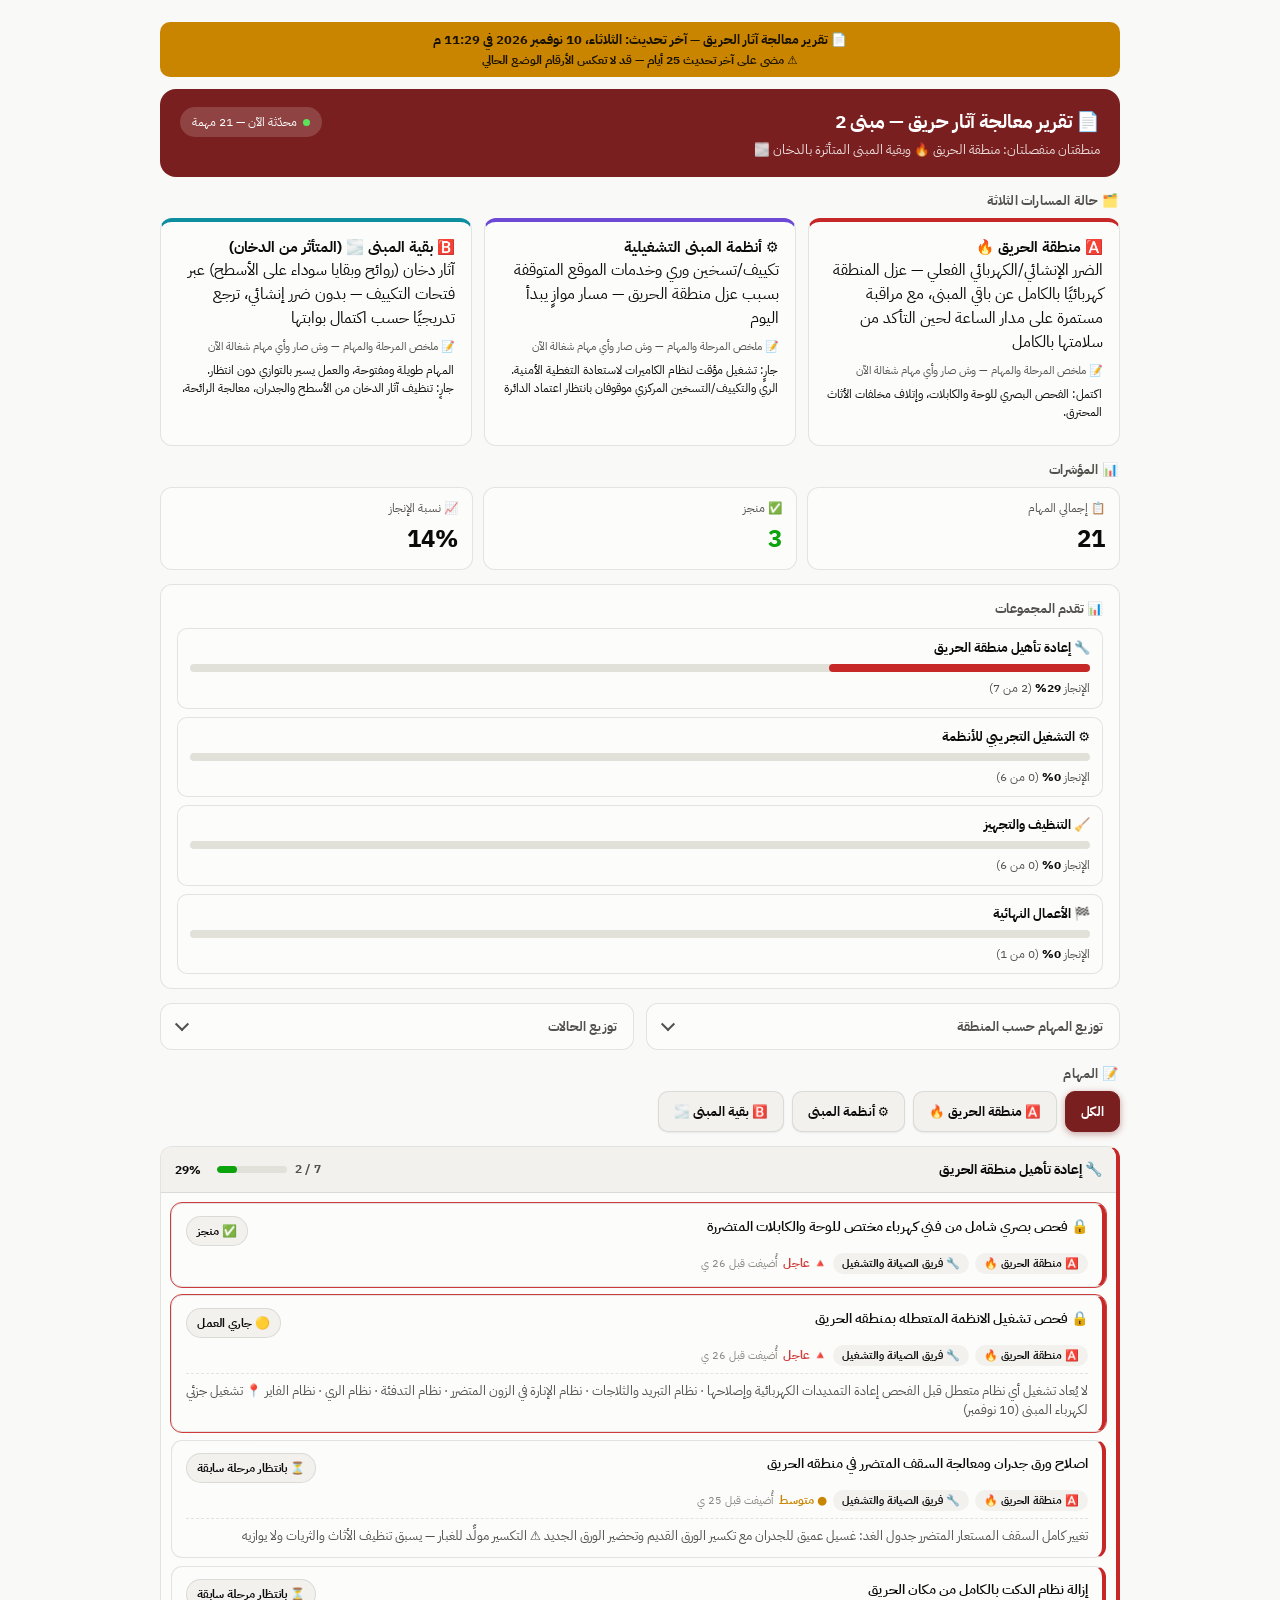
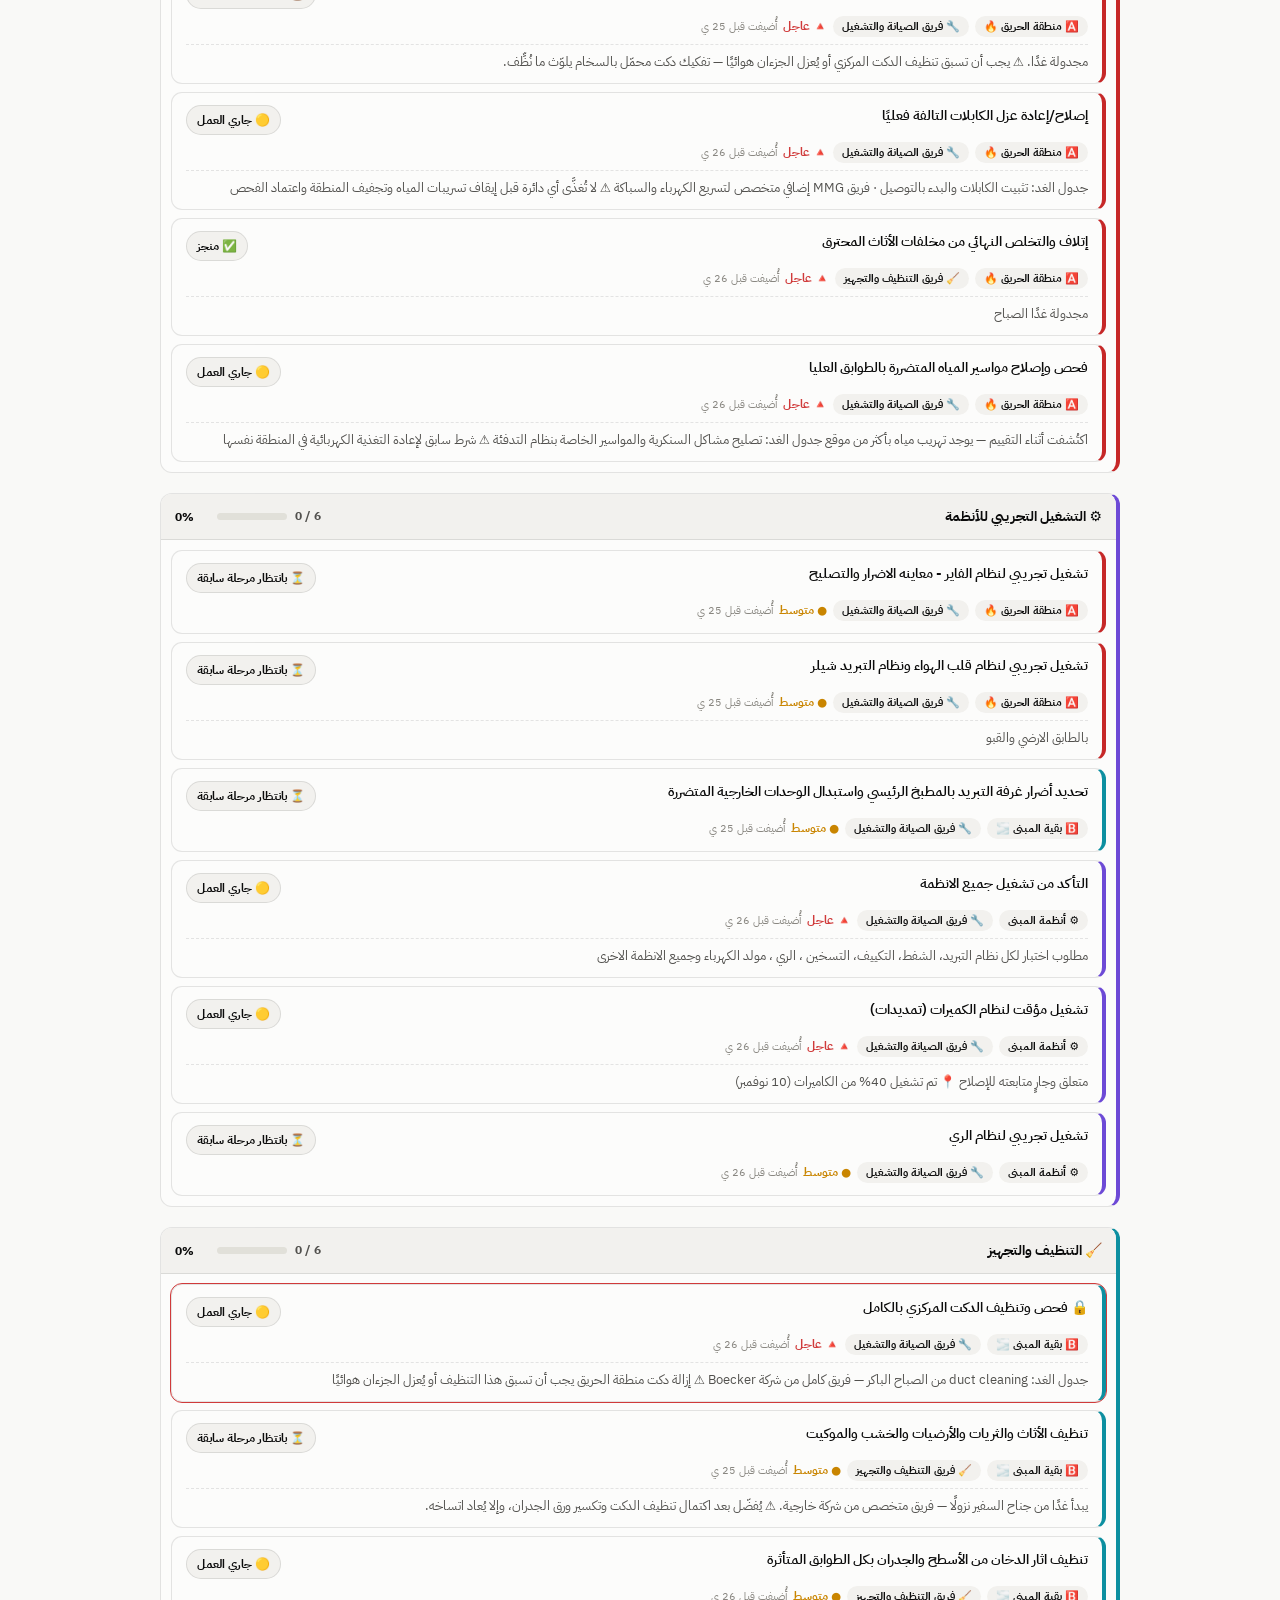
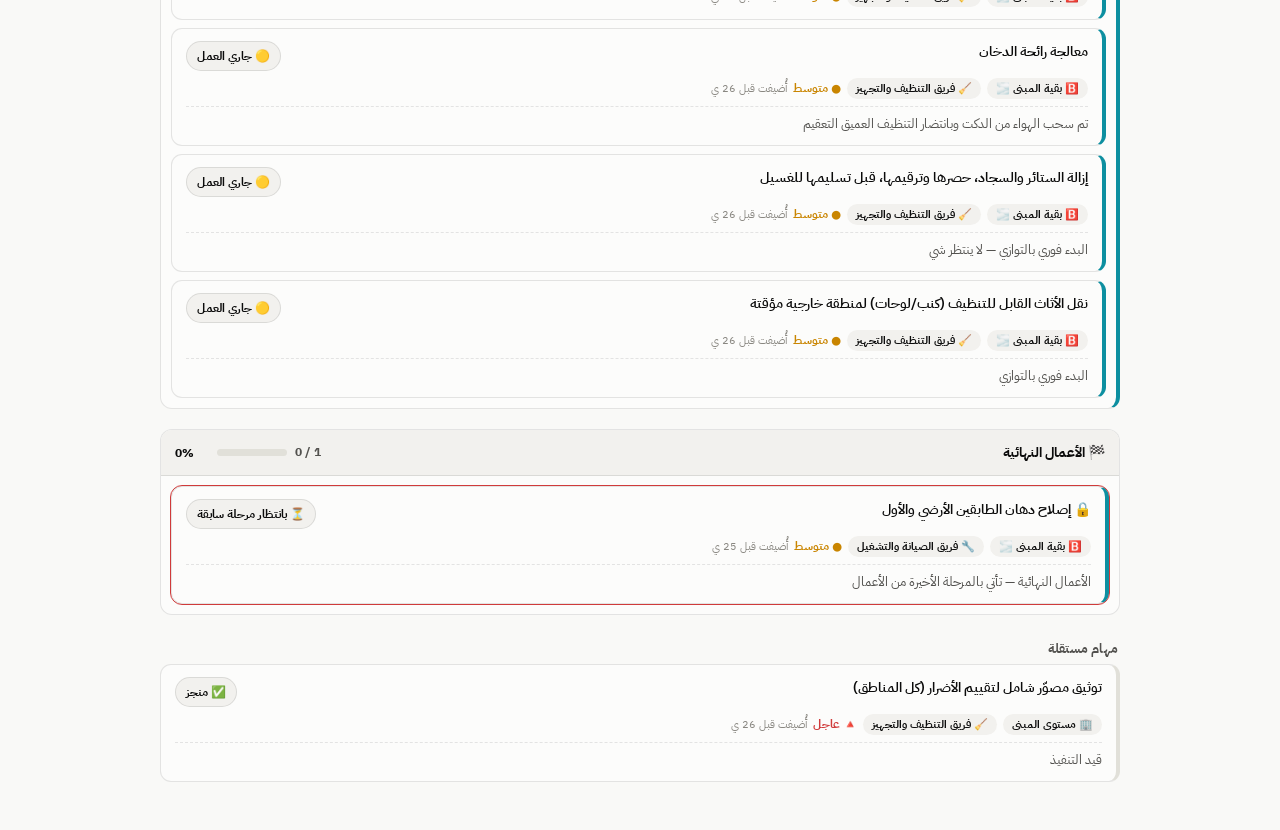
==== b2-7f3a9c2e/index.html @ c7d0c150 "المتابعة بالحالات: المواعيد اختيارية، إغلاق مهمة التوثيق Co-Authored-By: Claude Opus 5.5 <noreply@an" ====
<!doctype html>
<html lang="ar" dir="rtl">
<head>
<meta charset="utf-8">
<meta name="viewport" content="width=device-width, initial-scale=1, viewport-fit=cover">
<meta name="robots" content="noindex, nofollow, noarchive">
</head>
<body>
<title>تقرير معالجة آثار حريق مبنى 2</title>
<meta name="claude:viewport-fit-sides" content="cover">
<style>
  /* تخطيط: بوابات مستوى المبنى بالأعلى، ثم بطاقتا منطقة (أ: الحريق المباشر، ب: امتداد الدخان) كل وحدة بعدها التنازلي وبوابتها، ثم إحصائيات ومهام مفلترة بالمنطقة والفريق */
  :root{
    --bg:#f9f9f7; --surface:#fcfcfb; --surface-2:#f2f1ee;
    --text:#0b0b0b; --muted:#52514e; --faint:#898781;
    --border:rgba(11,11,11,.10); --grid:#e1e0d9;
    --accent:#7a1f1f; --accent-2:#2a78d6;
    --good:#0ca30c; --warning:#c98500; --critical:#d03b3b; --pending:#898781;
    --zoneA:#c62828; --zoneB:#0d8fa0; --zoneC:#6d4ad6; --phase-final:#a07a08;
    --font-ui: "IBM Plex Sans Arabic","Segoe UI",system-ui,sans-serif;
  }
  @media (prefers-color-scheme: dark){
    :root:not([data-theme="light"]){
      color-scheme: dark;
      --bg:#0d0d0d; --surface:#1a1a19; --surface-2:#232321;
      --text:#f0efec; --muted:#c3c2b7; --faint:#898781;
      --border:rgba(255,255,255,.12); --grid:#2c2c2a;
      --accent:#a33a3a; --accent-2:#3987e5;
      --good:#0ca30c; --warning:#fab219; --critical:#e66767; --pending:#9b9890;
      --zoneA:#ef5350; --zoneB:#13a4b8; --zoneC:#8f7be6; --phase-final:#ad8720;
    }
  }
  :root[data-theme="dark"]{
    color-scheme: dark;
    --bg:#0d0d0d; --surface:#1a1a19; --surface-2:#232321;
    --text:#f0efec; --muted:#c3c2b7; --faint:#898781;
    --border:rgba(255,255,255,.12); --grid:#2c2c2a;
    --accent:#a33a3a; --accent-2:#3987e5;
    --good:#0ca30c; --warning:#fab219; --critical:#e66767; --pending:#9b9890;
    --zoneA:#ef5350; --zoneB:#13a4b8; --zoneC:#8f7be6; --phase-final:#ad8720;
  }

  *{box-sizing:border-box}
  body{
    direction:rtl; font-family:var(--font-ui); background:var(--bg); color:var(--text);
    padding-left: max(16px, env(safe-area-inset-left,0px));
    padding-right: max(16px, env(safe-area-inset-right,0px));
  }
  body::before{content:"";position:fixed;inset:0 0 auto;height:env(safe-area-inset-top,0px);background:var(--accent);z-index:10}
  h1,h2,h3{text-wrap:balance; margin:0}
  .num{font-variant-numeric:tabular-nums}
  .wrap{max-width:960px; margin:0 auto; padding-top:calc(14px + env(safe-area-inset-top,0px)); padding-bottom:40px}

  .header{background:var(--accent); color:#fff; border-radius:16px; padding:18px 20px; display:flex; flex-wrap:wrap; justify-content:space-between; align-items:flex-start; gap:12px}
  .header h1{font-size:19px; font-weight:800}
  .header .sub{font-size:12.5px; opacity:.85; margin-top:4px}
  .live{display:flex; align-items:center; gap:6px; background:rgba(255,255,255,.16); border-radius:999px; padding:6px 12px; font-size:12px; white-space:nowrap}
  .head-tools{display:flex; flex-direction:column; align-items:flex-end; gap:7px}
  .preview-btn{border:1px solid rgba(255,255,255,.35); background:transparent; color:#fff; border-radius:999px; padding:6px 12px; font-size:11.5px; font-weight:700; cursor:pointer; font-family:inherit; white-space:nowrap}
  .live .dot{width:7px;height:7px;border-radius:50%;background:#5be35b;animation:pulse 2s infinite}
  @keyframes pulse{0%{box-shadow:0 0 0 0 rgba(91,227,91,.55)}70%{box-shadow:0 0 0 7px rgba(91,227,91,0)}100%{box-shadow:0 0 0 0 rgba(91,227,91,0)}}

  .section-label{font-size:12px; font-weight:800; color:var(--muted); margin:18px 2px 8px; text-transform:none}

  .building-gates{border-radius:14px; padding:14px 18px; border:1.5px solid; transition:background .3s,border-color .3s}
  .building-gates.not-ready{background:color-mix(in srgb, var(--critical) 9%, var(--surface)); border-color:var(--critical)}
  .building-gates.ready{background:color-mix(in srgb, var(--good) 11%, var(--surface)); border-color:var(--good)}
  .gates-title{display:flex; align-items:center; gap:8px; font-weight:800; font-size:13.5px; margin-bottom:8px}
  .gates-title .badge{font-size:10.5px; font-weight:800; padding:3px 9px; border-radius:999px; color:#fff; direction:ltr; unicode-bidi:isolate}
  .building-gates.not-ready .badge{background:var(--critical)}
  .building-gates.ready .badge{background:var(--good)}
  .gate-item{display:flex; align-items:flex-start; gap:9px; padding:6px 0; border-top:1px dashed var(--border); font-size:12.5px}
  .gate-item:first-of-type{border-top:none}
  .gate-item input{margin-top:2px; width:17px; height:17px; accent-color:var(--good); flex:0 0 auto}
  .gate-item label{font-weight:600; cursor:pointer}

  .zones{display:grid; grid-template-columns:repeat(3,1fr); gap:12px}
  @media (max-width:900px){.zones{grid-template-columns:1fr 1fr}}
  @media (max-width:560px){.zones{grid-template-columns:1fr}}
  .zone-card{background:var(--surface); border:1px solid var(--border); border-top:4px solid; border-radius:12px; padding:14px 16px}
  .zone-card.a{border-top-color:var(--zoneA)}
  .zone-card.b{border-top-color:var(--zoneB)}
  .zone-card.c{border-top-color:var(--zoneC)}
  .zone-head{display:flex; justify-content:space-between; align-items:flex-start; gap:8px}
  .zone-head h3{font-size:14.5px; font-weight:800}
  .zone-head .desc{font-size:11.5px; color:var(--muted); margin-top:3px}
  .zone-countdown{font-size:20px; font-weight:800; margin-top:10px}
  .zone-target{display:flex; align-items:center; gap:6px; margin-top:6px; font-size:11.5px; color:var(--muted)}
  .zone-target input{width:52px; background:var(--surface-2); border:1px solid var(--border); color:var(--text); border-radius:6px; padding:4px 6px; font-size:12px; text-align:center}
  .zone-target button{border:none; background:var(--accent-2); color:#fff; border-radius:6px; padding:4px 9px; font-size:11px; cursor:pointer; font-weight:700}
  .zone-owner{display:flex; align-items:center; gap:6px; margin-top:6px; font-size:11.5px; color:var(--muted)}
  .zone-owner input{flex:1; min-width:0; background:var(--surface-2); border:1px solid var(--border); color:var(--text); border-radius:6px; padding:4px 8px; font-size:12px}
  .zone-owner button{border:none; background:var(--accent-2); color:#fff; border-radius:6px; padding:4px 9px; font-size:11px; cursor:pointer; font-weight:700; flex:0 0 auto}
  .zone-summary{margin-top:8px}
  .zone-summary label{display:block; font-size:11px; color:var(--muted); margin-bottom:3px}
  .zone-summary textarea{width:100%; background:var(--surface-2); border:1px solid var(--border); color:var(--text); border-radius:7px; padding:7px 9px; font-size:12px; font-family:inherit; min-height:44px; resize:vertical}
  .zone-summary button{margin-top:4px; border:none; background:var(--accent-2); color:#fff; border-radius:6px; padding:4px 10px; font-size:11px; cursor:pointer; font-weight:700}
  .zone-gates{margin-top:10px}

  .tiles{display:grid; grid-template-columns:repeat(auto-fit,minmax(150px,1fr)); gap:10px}
  @media (max-width:640px){
    .tiles{grid-template-columns:repeat(2,1fr)}
    /* بلاطة فردية في آخر صف تمتد بعرض الصف بدل أن تترك فراغًا */
    .tiles > .tile:last-child:nth-child(odd){grid-column:1 / -1}
    body.report-mode .tiles > .tile:last-child{grid-column:1 / -1}
  }
  .tile{background:var(--surface); border:1px solid var(--border); border-radius:12px; padding:12px 14px}
  .tile .lbl{font-size:11.5px; color:var(--muted)}
  .tile .val{font-size:24px; font-weight:800; margin-top:4px}
  .tile.good .val{color:var(--good)} .tile.crit .val{color:var(--critical)}

  .charts{display:grid; grid-template-columns:1fr 1fr; gap:12px}
  @media (max-width:640px){.charts{grid-template-columns:1fr}}
  .panel{background:var(--surface); border:1px solid var(--border); border-radius:12px; padding:14px 16px}
  .panel h3{font-size:12.5px; color:var(--muted); font-weight:700; margin-bottom:10px}

  /* لوحات قابلة للطي — مغلقة افتراضيًا */
  .panel.foldable{padding:0}
  .foldable > summary{
    list-style:none; cursor:pointer; user-select:none;
    display:flex; align-items:center; justify-content:space-between; gap:10px;
    font-size:12.5px; color:var(--muted); font-weight:700;
    padding:13px 16px; border-radius:12px;
  }
  .foldable > summary::-webkit-details-marker{display:none}
  .foldable > summary::after{
    content:""; flex:0 0 auto; width:8px; height:8px;
    border-right:2px solid var(--muted); border-bottom:2px solid var(--muted);
    transform:rotate(45deg) translate(-2px,-2px); transition:transform .18s ease;
  }
  .foldable[open] > summary::after{transform:rotate(-135deg) translate(-2px,-2px)}
  .foldable[open] > summary{color:var(--text); padding-bottom:4px}
  .foldable > summary:hover{color:var(--text)}
  .fold-body{padding:0 16px 14px}
  @media print{ .foldable > summary::after{display:none} .fold-body{display:block !important} }
  .bar-row{display:flex; align-items:center; gap:8px; margin:7px 0; font-size:12px}
  .bar-row .lbl{width:118px; flex:0 0 auto; white-space:nowrap; overflow:hidden; text-overflow:ellipsis}
  .bar-track{flex:1; height:9px; background:var(--grid); border-radius:5px; overflow:hidden; min-width:0}
  .bar-fill{height:100%; border-radius:5px; transition:width .4s ease}
  .bar-val{width:20px; flex:0 0 auto; text-align:left; font-weight:700}

  .form-card{background:var(--surface); border:1px solid var(--border); border-radius:12px; padding:16px}
  .form-card h3{font-size:14px; margin-bottom:12px}
  .grid3{display:grid; grid-template-columns:1fr 1fr 1fr; gap:10px}
  @media (max-width:560px){.grid3{grid-template-columns:1fr}}
  label.field-label{display:block; font-size:11.5px; color:var(--muted); margin-bottom:4px}
  select, input[type=text], textarea{width:100%; background:var(--surface-2); border:1px solid var(--border); color:var(--text); border-radius:8px; padding:9px 10px; font-size:13.5px; font-family:inherit}
  textarea{resize:vertical; min-height:40px}
  .field{margin-bottom:10px}
  .check-field{display:flex; align-items:center; gap:7px; font-size:13px; margin-bottom:10px}
  .check-field input{width:17px;height:17px}
  .btn{appearance:none; border:none; border-radius:9px; padding:10px 18px; font-size:13.5px; font-weight:700; background:var(--accent-2); color:#fff; cursor:pointer}
  .btn:disabled{opacity:.5}
  .err{color:var(--critical); font-size:12px; margin-top:6px; min-height:14px}

  .filters{display:flex; gap:8px; flex-wrap:wrap}
  .chip{border:1.5px solid var(--border); background:var(--surface-2); color:var(--text); border-radius:10px; padding:10px 15px; font-size:12.5px; font-weight:700; cursor:pointer; white-space:nowrap; font-family:inherit; box-shadow:0 1px 2px rgba(0,0,0,.07); transition:background .15s, border-color .15s}
  .chip:hover{border-color:var(--accent)}
  .chip.active{background:var(--accent); color:#fff; border-color:var(--accent); box-shadow:0 2px 7px color-mix(in srgb, var(--accent) 40%, transparent)}

  .task-list{display:flex; flex-direction:column; gap:8px}
  .task{background:var(--surface); border:1px solid var(--border); border-radius:11px; padding:12px 14px; display:flex; flex-direction:column; gap:7px; border-right:4px solid var(--grid)}
  .task.zone-a{border-right-color:var(--zoneA)}
  .task.zone-b{border-right-color:var(--zoneB)}
  .task.zone-c{border-right-color:var(--zoneC)}
  .task.gate{outline:1.5px solid var(--critical)}
  .task.deferred-task{border-style:dashed; opacity:.72}
  .task-top{display:flex; justify-content:space-between; align-items:flex-start; gap:10px}
  .task-desc{font-size:14px; font-weight:600; min-width:0; word-wrap:break-word}
  .task-meta{display:flex; flex-wrap:wrap; gap:6px; font-size:11.5px; color:var(--muted); align-items:center}
  .pill{border-radius:999px; padding:2px 9px; font-size:11px; font-weight:700; background:var(--surface-2); color:var(--text)}
  .prio{font-weight:700}
  .prio.urgent{color:var(--critical)} .prio.medium{color:var(--warning)} .prio.normal{color:var(--faint)}
  .lock{color:var(--critical); font-weight:800}
  .status-select{font-size:12px; font-weight:700; border-radius:999px; padding:5px 10px; border:1px solid var(--border); background:var(--surface-2); color:var(--text); cursor:pointer}
  .status-badge{font-size:12px; font-weight:700; border-radius:999px; padding:5px 10px; border:1px solid var(--border); background:var(--surface-2); color:var(--text); white-space:nowrap}

  /* ====== report mode (read-only view: ?report=1) ====== */
  .report-banner{display:none; background:var(--accent-2); color:#fff; text-align:center; font-size:12.5px; font-weight:700; padding:8px 12px; border-radius:10px; margin-bottom:12px}
  body.report-mode .report-banner{display:block}
  .report-banner.stale{background:var(--warning); color:#1a1200}
  .report-banner .stale-note{display:block; font-size:11.5px; font-weight:700; margin-top:3px}

  /* ====== صحة الجدول ====== */
  .sched{margin-top:10px; display:grid; gap:8px}
  .sched-title{font-size:12.5px; font-weight:800; color:var(--muted)}
  .sched-row{border:1px solid var(--border); border-radius:10px; padding:9px 12px; background:var(--surface); display:grid; gap:5px}
  .sched-row.h-late, .sched-row.h-over{border-color:color-mix(in srgb, var(--critical) 55%, var(--border)); background:color-mix(in srgb, var(--critical) 6%, var(--surface))}
  .sched-row.h-risk{border-color:color-mix(in srgb, var(--warning) 55%, var(--border)); background:color-mix(in srgb, var(--warning) 6%, var(--surface))}
  .sched-top{display:flex; justify-content:space-between; align-items:center; gap:8px; flex-wrap:wrap}
  .sched-name{font-size:13px; font-weight:800}
  .hchip{font-size:11.5px; font-weight:800; border-radius:999px; padding:3px 10px; white-space:nowrap; border:1px solid var(--border); background:var(--surface-2); color:var(--text)}
  .hchip.h-ok,.hchip.h-done{border-color:color-mix(in srgb, var(--good) 50%, var(--border))}
  .hchip.h-risk{border-color:var(--warning)}
  .hchip.h-late,.hchip.h-over{border-color:var(--critical); color:var(--critical)}
  .sched-meta{font-size:11.5px; color:var(--muted); line-height:1.7}
  .sched-meta b{color:var(--text); font-weight:800}
  .sched-meta .ln{display:block}
  .sched-meta .nw{white-space:nowrap}
  .sched-bar{position:relative; height:8px; border-radius:999px; background:var(--grid); margin:2px 0}
  .sched-bar .fill{position:absolute; top:0; bottom:0; right:0; border-radius:999px; background:var(--good)}
  .sched-bar .fill.h-risk{background:var(--warning)}
  .sched-bar .fill.h-late,.sched-bar .fill.h-over{background:var(--critical)}
  .sched-bar .fill.h-wait{background:var(--pending)}
  .sched-bar .mark{position:absolute; top:-4px; bottom:-4px; width:2.5px; margin-right:-1px; border-radius:2px; background:var(--text)}
  .sched-legend{font-size:10.5px; color:var(--faint)}
  .sched-edit{display:flex; flex-wrap:wrap; align-items:center; gap:6px; font-size:11.5px; color:var(--muted)}
  .sched-edit input{width:58px; background:var(--surface-2); border:1px solid var(--border); color:var(--text); border-radius:6px; padding:5px 6px; font-size:12.5px; text-align:center; font-family:inherit}
  .sched-edit button{border:none; background:var(--accent-2); color:#fff; border-radius:6px; padding:6px 11px; font-size:11.5px; cursor:pointer; font-weight:700; font-family:inherit}
  .sched-edit .hint{flex-basis:100%; font-size:10.5px; color:var(--faint)}
  body.report-mode .sched-edit, body.report-mode .sched-wrap{display:none}
  .sched-wrap summary{cursor:pointer; font-size:11.5px; font-weight:700; color:var(--accent-2); list-style:none}
  .sched-wrap summary::-webkit-details-marker{display:none}
  .sched-wrap[open] summary{margin-bottom:6px}
  .sched-edit .s-clear{background:transparent; color:var(--critical); border:1px solid var(--critical)}
  .sched:empty{display:none}
  .group-head .hchip{font-size:10.5px; padding:2px 8px}

  body.report-mode .form-card,
  body.report-mode .zone-target button,
  body.report-mode .zone-owner button,
  body.report-mode .zone-summary button{display:none}
  body.report-mode .zone-target input,
  body.report-mode .zone-owner input,
  body.report-mode .zone-summary textarea{
    pointer-events:none; background:transparent; border-color:transparent; padding:2px 0; color:var(--text); resize:none; min-height:0;
  }
  body.report-mode .zone-owner input::placeholder,
  body.report-mode .zone-summary textarea::placeholder{color:var(--muted)}
  body.report-mode .gate-item input[type="checkbox"]{pointer-events:none}
  body.report-mode .gate-item label{cursor:default}
  body.report-mode .preview-btn{border-color:#fff}
  /* الزائر لا يرى: قائمة التحقق (البوابات) ولا فلتر المهام المؤجلة */
  body.report-mode .zone-gates,
  body.report-mode .gate-tile,
  body.report-mode .chip[data-f="deferred"]{display:none}
  /* لا بيانات متاحة: لا تعرض أرقامًا صفرية مضلّلة */
  body.no-data .tiles,
  body.no-data .charts,
  body.no-data .panel,
  body.no-data .filters,
  body.no-data .task-list,
  body.no-data .zone-summary{display:none}
  body.no-data .no-data-note{display:block}
  .no-data-note{display:none; background:var(--surface); border:1px solid var(--border); border-radius:12px; padding:18px 16px; text-align:center; font-size:13px; color:var(--muted); line-height:1.9}
  .no-data-note a{display:inline-block; margin-top:10px; background:var(--accent-2); color:#fff; text-decoration:none; border-radius:9px; padding:9px 18px; font-weight:800; font-size:13px}
  @media print{ .zone-gates, .gate-tile, .chip[data-f="deferred"]{display:none !important} }

  /* ====== وضع الطباعة / تصدير PDF — تقرير نظيف بدون أي أدوات تحكم ====== */
  @media print{
    :root, :root:not([data-theme="light"]), :root[data-theme="dark"]{
      color-scheme: light;
      --bg:#fff; --surface:#fff; --surface-2:#f4f4f2;
      --text:#111; --muted:#444; --faint:#777;
      --border:rgba(0,0,0,.22); --grid:#e3e2db;
    }
    body{background:#fff; -webkit-print-color-adjust:exact; print-color-adjust:exact; padding:0}
    .wrap{max-width:none; padding-top:0; padding-bottom:0}
    body::before{display:none}
    /* كل ما هو أداة تحكم يختفي من الطباعة */
    .form-card, .filters, .preview-btn, .report-banner,
    .zone-summary button, .zone-target button, .zone-owner button,
    .task-actions, .icon-btn, .task-edit .edit-actions{display:none !important}
    /* الحقول تطبع كنص عادي */
    .zone-summary textarea, .zone-target input, .zone-owner input{
      border:none !important; background:transparent !important; padding:0 !important;
      resize:none !important; min-height:0 !important; color:var(--text) !important; overflow:visible !important;
    }
    .status-select{appearance:none; -webkit-appearance:none; border:none !important; background:transparent !important; padding:0 !important; font-weight:800}
    /* لا تقطع البطاقات بين الصفحات */
    .zone-card, .task, .panel, .tile{break-inside:avoid; page-break-inside:avoid}
    .header{break-after:avoid}
    .task{box-shadow:none}
  }
  .notes{font-size:12.5px; color:var(--muted); border-top:1px dashed var(--border); padding-top:7px}
  /* ====== مجموعات: مهمة أم وتحتها فروع ====== */
  .group{border:1px solid var(--border); border-radius:12px; background:var(--surface); margin-bottom:12px; overflow:hidden}
  .group.zone-a{border-right:4px solid var(--zoneA)}
  .group.zone-c{border-right:4px solid var(--zoneC)}
  .group.zone-b{border-right:4px solid var(--zoneB)}
  .group-head{padding:12px 14px; background:var(--surface-2); border-bottom:1px solid var(--border);
    display:flex; align-items:center; justify-content:space-between; gap:12px; flex-wrap:wrap}
  .group-title{font-size:14px; font-weight:800; color:var(--text); flex:1 1 180px; line-height:1.5}
  .group-meta{display:flex; align-items:center; gap:8px; flex:0 0 auto}
  .group-count{font-size:11.5px; font-weight:800; color:var(--muted); direction:ltr; unicode-bidi:isolate; white-space:nowrap}
  .group-bar{width:70px; height:7px; border-radius:999px; background:var(--grid); overflow:hidden; direction:ltr}
  .group-bar i{display:block; height:100%; background:var(--good); border-radius:999px}
  .group-pct{font-size:12px; font-weight:800; color:var(--text); min-width:34px; text-align:left; direction:ltr; unicode-bidi:isolate}
  .group-kids{padding:10px 10px 2px}
  .group-kids .task{margin-bottom:8px}
  @media (max-width:760px){ .group-kids{padding:8px 8px 1px} .group-title{font-size:13.5px} }

  .task-top-actions{display:flex; align-items:center; gap:6px; flex:0 0 auto}
  .task-actions{display:flex; align-items:center; gap:6px; flex:0 0 auto}
  .icon-btn{border:1px solid var(--border); background:var(--surface-2); color:var(--text); border-radius:8px; width:34px; height:34px; font-size:14px; cursor:pointer; display:flex; align-items:center; justify-content:center; padding:0}
  .icon-btn.del-btn.confirming{background:var(--critical); border-color:var(--critical); color:#fff; width:auto; padding:0 9px; font-size:11px; font-weight:700}
  body.report-mode .task-actions{display:none}
  .task-edit{display:flex; flex-direction:column; gap:8px; width:100%}
  .task-edit .grid3{display:grid; grid-template-columns:1fr 1fr 1fr; gap:8px}
  @media (max-width:560px){ .task-edit .grid3{grid-template-columns:1fr} }
  .task-edit select, .task-edit input[type="text"], .task-edit textarea{width:100%; background:var(--surface-2); border:1px solid var(--border); color:var(--text); border-radius:7px; padding:6px 9px; font-size:12.5px; font-family:inherit}
  .task-edit textarea{min-height:44px; resize:vertical}
  .task-edit .edit-actions{display:flex; gap:8px}
  .task-edit .edit-actions button{border:none; border-radius:7px; padding:6px 14px; font-size:12px; font-weight:700; cursor:pointer}
  .task-edit .save-btn{background:var(--accent-2); color:#fff}
  .task-edit .cancel-btn{background:var(--surface-2); color:var(--text); border:1px solid var(--border)!important}
  .age{font-size:11px; color:var(--faint)}
  .empty{text-align:center; padding:36px 10px; color:var(--muted); font-size:13px}
  .skeleton{background:var(--surface); border:1px solid var(--border); border-radius:11px; height:60px; opacity:.5}
  .foot-note{font-size:11.5px; color:var(--faint); text-align:center; margin-top:22px}

  .stack{display:flex; flex-direction:column; gap:14px; margin-top:14px}
  .sec-label{font-size:13px; font-weight:800; color:var(--muted); margin-bottom:-6px; padding-right:2px; letter-spacing:.2px}
  body.no-data .sec-label{display:none}

  /* ====== ترتيب الجوال: الأرقام أولًا، ثم الزمن، ثم التفاصيل ====== */
  @media (max-width:760px){
    .stack > .no-data-note{order:1}
    .stack > .sec-tiles     {order:2}
    .stack > .tiles         {order:3}
    .stack > .gantt-panel   {order:4}
    .stack > .sec-zones     {order:5}
    .stack > .zones         {order:6}
    .stack > .charts        {order:7}
    .stack > .form-card     {order:8}
    .stack > .sec-tasks     {order:9}
    .stack > .filters       {order:10}
    .stack > .task-list     {order:11}

    /* إحكام المسافات ليظهر أكثر في الشاشة الواحدة */
    .stack{gap:12px}
    .wrap{padding:14px 14px 28px}
    .zone-card{padding:13px}
    .zone-card .desc{font-size:12px; line-height:1.65}
    .zone-head h3{font-size:14.5px}
    .tile{padding:12px 13px}
    .tile .val{font-size:26px}
    .panel{padding:13px}
    .panel h3{font-size:12.5px; line-height:1.6}
    .task{padding:12px}
  }

  .gantt-outer{position:relative}
  .gantt-row{display:flex; align-items:center; gap:8px; margin:9px 0}
  .gantt-label{width:50px; flex:0 0 auto; font-size:16px; font-weight:700; text-align:center; line-height:1}
  .gantt-track{position:relative; flex:1; min-width:0; height:26px; background:var(--grid); border-radius:6px; overflow:visible}
  .gantt-bar{position:absolute; top:0; bottom:0; border-radius:6px; overflow:hidden}
  .gantt-today-line{position:absolute; top:20px; bottom:-6px; width:2px; background:var(--critical); z-index:2}
  .gantt-today-tag{position:absolute; top:-3px; font-size:10px; font-weight:800; color:#fff; background:var(--critical); border-radius:5px; padding:1px 6px; white-space:nowrap; transform:translateX(-50%); z-index:3}
  .gantt-legend{display:flex; flex-wrap:wrap; gap:8px 14px; font-size:11px; color:var(--muted); margin-top:10px; padding-top:10px; border-top:1px dashed var(--border)}
  .gantt-legend span{white-space:nowrap}
</style>

<link rel="stylesheet" href="https://fonts.googleapis.com/css2?family=IBM+Plex+Sans+Arabic:wght@400;600;700;800&display=swap">

<div class="wrap">
  <div class="report-banner">📄 تقرير معالجة آثار الحريق — آخر تحديث: الثلاثاء، 10 نوفمبر 2026 في 11:29 م</div>
  <div class="header">
    <div>
      <h1>📄 تقرير معالجة آثار حريق — مبنى 2</h1>
      <div class="sub">منطقتان منفصلتان: منطقة الحريق 🔥 وبقية المبنى المتأثرة بالدخان 🌫️</div>
    </div>
    <div class="head-tools">
      <div class="live"><span class="dot"></span><span id="liveLabel">—</span></div>
      <button class="preview-btn" id="previewBtn" hidden>👁️ معاينة وضع العرض</button>
    </div>
  </div>

  <div class="stack">
    <div class="sec-label sec-zones">🗂️ حالة المسارات الثلاثة</div>
    <div class="zones">
      <div class="zone-card a">
        <div class="zone-head"><h3>🅰️ منطقة الحريق 🔥</h3></div>
        <div class="desc">الضرر الإنشائي/الكهربائي الفعلي — عزل المنطقة كهربائيًا بالكامل عن باقي المبنى، مع مراقبة مستمرة على مدار الساعة لحين التأكد من سلامتها بالكامل</div>
        <div class="zone-summary"><label>📝 ملخص المرحلة والمهام — وش صار وأي مهام شغالة الآن</label><textarea id="zoneASummary" placeholder="مثال: تم فحص اللوحة، جاري اختبار مقاومة العزل. المهام الحالية: إعادة تمديدات الكهرباء، فحص السلامة الإنشائية..."></textarea><button id="zoneASummarySave">حفظ الملخص</button></div>
        <div class="zone-gates" id="zoneAGates"></div>
      </div>
      <div class="zone-card c">
        <div class="zone-head"><h3>⚙️ أنظمة المبنى التشغيلية</h3></div>
        <div class="desc">تكييف/تسخين وري وخدمات الموقع المتوقفة بسبب عزل منطقة الحريق — مسار موازٍ يبدأ اليوم</div>
        <div class="zone-summary"><label>📝 ملخص المرحلة والمهام — وش صار وأي مهام شغالة الآن</label><textarea id="zoneCSummary" placeholder="مثال: تم فحص اللوحة، جاري اختبار مقاومة العزل. المهام الحالية: إعادة تشغيل التكييف، فحص المولدات..."></textarea><button id="zoneCSummarySave">حفظ الملخص</button></div>
        <div class="zone-gates" id="zoneCGates"></div>
      </div>
      <div class="zone-card b">
        <div class="zone-head"><h3>🅱️ بقية المبنى 🌫️ (المتأثر من الدخان)</h3></div>
        <div class="desc">آثار دخان (روائح وبقايا سوداء على الأسطح) عبر فتحات التكييف — بدون ضرر إنشائي، ترجع تدريجيًا حسب اكتمال بوابتها</div>
        <div class="zone-summary"><label>📝 ملخص المرحلة والمهام — وش صار وأي مهام شغالة الآن</label><textarea id="zoneBSummary" placeholder="مثال: بدأ فريق التنظيف بالدور الثاني. المهام الحالية: تنظيف الدكت، إزالة آثار الدخان..."></textarea><button id="zoneBSummarySave">حفظ الملخص</button></div>
        <div class="zone-gates" id="zoneBGates"></div>
      </div>
    </div>

    <div class="no-data-note">
      هذا رابط لوحة الإدارة، ولا تظهر بياناته إلا لمن يملك صلاحية عليه.<br>
      للاطّلاع على حالة المشروع، استخدم رابط التقرير:
      <a href="https://jfalanazi.github.io/b2-7f3a9c2e/" target="_blank" rel="noopener">📄 فتح التقرير</a>
    </div>

    <div class="sec-label sec-tiles">📊 المؤشرات</div>
    <div class="tiles">
      <div class="tile"><div class="lbl">📋 إجمالي المهام</div><div class="val num" id="tTotal">0</div></div>
      <div class="tile good"><div class="lbl">✅ منجز</div><div class="val num" id="tDone">0</div></div>
      <div class="tile crit gate-tile"><div class="lbl">🔒 بوابات متبقية (الكل)</div><div class="val num" id="tGateLeft">0</div></div>
      <div class="tile"><div class="lbl">📈 نسبة الإنجاز</div><div class="val num" id="tPct">0%</div></div>
    </div>

    <div class="panel gantt-panel">
      <h3>📊 تقدم المجموعات</h3>
      <div id="ganttChart"></div>
      <div class="sched" id="schedHealth"></div>
    </div>

    <div class="charts">
      <details class="panel foldable">
        <summary>توزيع المهام حسب المنطقة</summary>
        <div class="fold-body"><div id="chartZone"></div></div>
      </details>
      <details class="panel foldable">
        <summary>توزيع الحالات</summary>
        <div class="fold-body"><div id="chartStatus"></div></div>
      </details>
    </div>

    <div class="form-card">
      <h3>➕ إضافة مهمة</h3>
      <div class="grid3">
        <div class="field">
          <label class="field-label">المنطقة</label>
          <select id="fZone">
            <option value="a">🅰️ منطقة الحريق 🔥</option>
            <option value="c">⚙️ أنظمة المبنى</option>
            <option value="b">🅱️ بقية المبنى 🌫️</option>
            <option value="building">🏢 مستوى المبنى</option>
          </select>
        </div>
        <div class="field">
          <label class="field-label">الفريق المسؤول</label>
          <select id="fParent"></select>
          <select id="fTeam">
            <option value="maint">🔧 فريق الصيانة والتشغيل</option>
            <option value="cleaning">🧹 فريق التنظيف والتجهيز</option>
          </select>
        </div>
        <div class="field">
          <label class="field-label">الأولوية</label>
          <select id="fPriority">
            <option value="urgent">🔺 عاجل</option>
            <option value="medium" selected>● متوسط</option>
            <option value="normal">– عادي</option>
          </select>
        </div>
      </div>
      <div class="field"><label class="field-label">وصف المهمة</label><input type="text" id="fDesc" placeholder="مثال: فحص وإعادة تمديدات الكهرباء بمنطقة الحريق"></div>
      <div class="check-field"><input type="checkbox" id="fGate"><label for="fGate">🔒 هذه المهمة شرط لإحدى البوابات</label></div>
      <div class="field"><label class="field-label">ملاحظات (اختياري)</label><textarea id="fNotes" placeholder="تفاصيل، اسم المقاول المكلّف..."></textarea></div>
      <button class="btn" id="fSubmit">إضافة للمتابعة</button>
      <div class="err" id="fErr"></div>
    </div>

    <div class="sec-label sec-tasks">📝 المهام</div>
    <div class="filters" id="filters">
      <button class="chip active" data-f="all">الكل</button>
      <button class="chip" data-f="zone-a">🅰️ منطقة الحريق 🔥</button>
      <button class="chip" data-f="zone-c">⚙️ أنظمة المبنى</button>
      <button class="chip" data-f="zone-b">🅱️ بقية المبنى 🌫️</button>
      <button class="chip" data-f="deferred">📝 مؤجلة</button>
    </div>

    <div class="task-list" id="taskList">
      <div class="skeleton"></div>
      <div class="skeleton"></div>
    </div>
  </div>

</div>

<script>
(function(){
  "use strict";

  /* ====== بيانات مجمّدة — تُولَّد آليًا، لا تُحرَّر يدويًا ====== */
  /* ==DATA_START== */
  var FROZEN_DATA = {"tasks":[{"id":"46fj875eahgigzzihk7i","createdAt":"2026-11-10T12:26:58.703Z","description":"اصلاح ورق جدران ومعالجة السقف المتضرر في منطقه الحريق","gate":false,"notes":"تغيير كامل السقف المستعار المتضرر\nجدول الغد: غسيل عميق للجدران مع تكسير الورق القديم وتحضير الورق الجديد\n⚠️ التكسير مولِّد للغبار — يسبق تنظيف الأثاث والثريات ولا يوازيه","parentId":"grp_fire","priority":"medium","status":"pending","team":"maint","zone":"a"},{"id":"8titlaaqpwxwoxrxp4vf","createdAt":"2026-11-10T12:31:53.825Z","description":"تشغيل تجريبي لنظام الفاير - معاينه الاضرار والتصليح","gate":false,"notes":"","parentId":"grp_commission","priority":"medium","status":"pending","team":"maint","zone":"a"},{"id":"9xr8tcp5jzvvual72fim","createdAt":"2026-11-10T12:31:14.678Z","description":"تشغيل تجريبي لنظام قلب الهواء ونظام التبريد شيلر","gate":false,"notes":"بالطابق الارضي والقبو","parentId":"grp_commission","priority":"medium","status":"pending","team":"maint","zone":"a"},{"id":"grp_clean","createdAt":"2026-11-10T19:30:02.000Z","description":"🧹 التنظيف والتجهيز","gate":false,"isParent":true,"notes":"","orderIdx":3,"priority":"medium","status":"progress","team":"cleaning","zone":"b"},{"id":"grp_commission","createdAt":"2026-11-10T19:30:01.000Z","description":"⚙️ التشغيل التجريبي للأنظمة","gate":false,"isParent":true,"notes":"","orderIdx":2,"priority":"urgent","status":"progress","team":"maint","zone":"c"},{"id":"grp_final","createdAt":"2026-11-10T19:30:03.000Z","description":"🏁 الأعمال النهائية","gate":false,"isParent":true,"notes":"","orderIdx":4,"priority":"normal","status":"pending","team":"maint","zone":"building"},{"id":"grp_fire","createdAt":"2026-11-10T19:30:00.000Z","description":"🔧 إعادة تأهيل منطقة الحريق","gate":false,"isParent":true,"notes":"","orderIdx":1,"priority":"urgent","status":"progress","team":"maint","zone":"a"},{"id":"hof15dhohl11w09v7ybn","createdAt":"2026-11-10T12:29:47.318Z","description":"تحديد أضرار غرفة التبريد بالمطبخ الرئيسي واستبدال الوحدات الخارجية المتضررة","gate":false,"notes":"","parentId":"grp_commission","priority":"medium","status":"pending","team":"maint","zone":"b"},{"id":"i2hwaeiicgw0v4ilblxt","createdAt":"2026-11-10T12:27:52.547Z","description":"إصلاح دهان الطابقين الأرضي والأول","gate":true,"notes":"الأعمال النهائية — تأتي بالمرحلة الأخيرة من الأعمال","parentId":"grp_final","priority":"medium","status":"pending","team":"maint","zone":"b"},{"id":"ijd3lh26sj6hbdhluf1z","createdAt":"2026-11-10T08:30:23.980Z","description":"التأكد من تشغيل جميع الانظمة","gate":false,"notes":"مطلوب اختبار لكل نظام \nالتبريد، الشفط، التكييف، التسخين ، الري ، مولد الكهرباء  وجميع الانظمة الاخرى","parentId":"grp_commission","priority":"urgent","status":"progress","team":"maint","updatedAt":"2026-11-10T08:37:25.132Z","zone":"c"},{"id":"new_duct_removal","createdAt":"2026-11-10T19:30:10.000Z","description":"إزالة نظام الدكت بالكامل من مكان الحريق","gate":false,"notes":"مجدولة غدًا. ⚠️ يجب أن تسبق تنظيف الدكت المركزي أو يُعزل الجزءان هوائيًا — تفكيك دكت محمّل بالسخام يلوّث ما نُظِّف.","parentId":"grp_fire","priority":"urgent","status":"pending","team":"maint","zone":"a"},{"id":"new_furniture_clean","createdAt":"2026-11-10T19:30:11.000Z","description":"تنظيف الأثاث والثريات والأرضيات والخشب والموكيت","gate":false,"notes":"يبدأ غدًا من جناح السفير نزولًا — فريق متخصص من شركة خارجية. ⚠️ يُفضّل بعد اكتمال تنظيف الدكت وتكسير ورق الجدران، وإلا يُعاد اتساخه.","parentId":"grp_clean","priority":"medium","status":"pending","team":"cleaning","zone":"b"},{"id":"seed_a1","createdAt":"2026-11-09T13:44:00.000Z","description":"فحص بصري شامل من فني كهرباء مختص للوحة والكابلات المتضررة","gate":true,"notes":"","parentId":"grp_fire","priority":"urgent","status":"done","team":"maint","updatedAt":"2026-11-09T21:37:48.068Z","zone":"a"},{"id":"seed_a2","createdAt":"2026-11-09T13:44:01.000Z","description":"فحص تشغيل الانظمة المتعطله بمنطقه الحريق","gate":true,"notes":"لا يُعاد تشغيل أي نظام متعطل قبل الفحص\nإعادة التمديدات الكهربائية وإصلاحها · نظام التبريد والثلاجات · نظام الإنارة في الزون المتضرر · نظام التدفئة · نظام الري · نظام الفاير\n📍 تشغيل جزئي لكهرباء المبنى (10 نوفمبر)","parentId":"grp_fire","priority":"urgent","status":"progress","team":"maint","updatedAt":"2026-11-10T12:28:57.821Z","zone":"a"},{"id":"seed_a3","createdAt":"2026-11-09T13:44:02.000Z","description":"إصلاح/إعادة عزل الكابلات التالفة فعليًا","gate":false,"notes":"جدول الغد: تثبيت الكابلات والبدء بالتوصيل · فريق MMG إضافي متخصص لتسريع الكهرباء والسباكة\n⚠️ لا تُغذَّى أي دائرة قبل إيقاف تسريبات المياه وتجفيف المنطقة واعتماد الفحص","parentId":"grp_fire","priority":"urgent","status":"progress","team":"maint","updatedAt":"2026-11-09T22:24:18.229Z","zone":"a"},{"id":"seed_b1","createdAt":"2026-11-09T13:44:13.000Z","description":"فحص وتنظيف الدكت المركزي بالكامل","gate":true,"notes":"جدول الغد: duct cleaning من الصباح الباكر — فريق كامل من شركة Boecker\n⚠️ إزالة دكت منطقة الحريق يجب أن تسبق هذا التنظيف أو يُعزل الجزءان هوائيًا","parentId":"grp_clean","priority":"urgent","status":"progress","team":"maint","updatedAt":"2026-11-09T21:53:19.035Z","zone":"b"},{"id":"seed_b2","createdAt":"2026-11-09T13:44:14.000Z","description":"تنظيف اثار الدخان من الأسطح والجدران بكل الطوابق المتأثرة","gate":false,"notes":"","parentId":"grp_clean","priority":"medium","status":"progress","team":"cleaning","updatedAt":"2026-11-09T22:21:24.665Z","zone":"b"},{"id":"seed_b3","createdAt":"2026-11-09T13:44:15.000Z","description":"معالجة رائحة الدخان","gate":false,"notes":"تم سحب الهواء من الدكت وبانتضار التنظيف العميق التعقيم","parentId":"grp_clean","priority":"medium","status":"progress","team":"cleaning","updatedAt":"2026-11-10T08:32:17.555Z","zone":"b"},{"id":"seed_b4","createdAt":"2026-11-09T13:44:16.000Z","description":"تقييم الفرش والمحتويات: تنظيف مقابل استبدال","gate":false,"notes":"","parentId":"grp_clean","priority":"medium","status":"deferred","team":"cleaning","updatedAt":"2026-11-09T22:19:36.371Z","zone":"b"},{"id":"seed_c4","createdAt":"2026-11-09T13:44:09.000Z","description":"تشغيل مؤقت لنظام الكميرات (تمديدات)","gate":false,"notes":"متعلق وجارٍ متابعته للإصلاح\n📍 تم تشغيل 40% من الكاميرات (10 نوفمبر)","parentId":"grp_commission","priority":"urgent","status":"progress","team":"maint","updatedAt":"2026-11-10T08:29:26.987Z","zone":"c"},{"id":"seed_c5","createdAt":"2026-11-09T13:44:10.000Z","description":"تشغيل تجريبي لنظام الري","gate":false,"notes":"","parentId":"grp_commission","priority":"medium","status":"pending","team":"maint","zone":"c"},{"id":"seed_p1_1","createdAt":"2026-11-09T16:42:00.000Z","description":"توثيق مصوّر شامل لتقييم الأضرار (كل المناطق)","gate":false,"notes":"قيد التنفيذ","priority":"urgent","status":"done","team":"cleaning","updatedAt":"2026-11-10T20:30:00.000Z","zone":"building"},{"id":"seed_p2_1","createdAt":"2026-11-09T16:42:01.000Z","description":"إتلاف والتخلص النهائي من مخلفات الأثاث المحترق","gate":false,"notes":"مجدولة غدًا الصباح","parentId":"grp_fire","priority":"urgent","status":"done","team":"cleaning","updatedAt":"2026-11-09T21:38:49.967Z","zone":"a"},{"id":"seed_p4_1","createdAt":"2026-11-09T16:42:02.000Z","description":"فحص وإصلاح مواسير المياه المتضررة بالطوابق العليا","gate":false,"notes":"اكتُشفت أثناء التقييم — يوجد تهريب مياه بأكثر من موقع\nجدول الغد: تصليح مشاكل السنكرية والمواسير الخاصة بنظام التدفئة\n⚠️ شرط سابق لإعادة التغذية الكهربائية في المنطقة نفسها","parentId":"grp_fire","priority":"urgent","status":"progress","team":"maint","updatedAt":"2026-11-10T08:27:54.526Z","zone":"a"},{"id":"seed_p6_1","createdAt":"2026-11-09T16:42:04.000Z","description":"إزالة الستائر والسجاد، حصرها وترقيمها، قبل تسليمها للغسيل","gate":false,"notes":"البدء فوري بالتوازي — لا ينتظر شي","parentId":"grp_clean","priority":"medium","status":"progress","team":"cleaning","updatedAt":"2026-11-09T22:11:10.747Z","zone":"b"},{"id":"seed_p7_1","createdAt":"2026-11-09T16:42:06.000Z","description":"نقل الأثاث القابل للتنظيف (كنب/لوحات) لمنطقة خارجية مؤقتة","gate":false,"notes":"البدء فوري بالتوازي","parentId":"grp_clean","priority":"medium","status":"progress","team":"cleaning","updatedAt":"2026-11-09T22:18:13.476Z","zone":"b"},{"id":"seed_p8_1","createdAt":"2026-11-09T16:42:08.000Z","description":"غسيل ودهان المبنى بالكامل + إعادة تركيب الستائر/السجاد/الأثاث + تشغيل تجريبي نهائي شامل","gate":false,"notes":"⏳ ينتظر: اكتمال كل مهام منطقة أ + الأنظمة التشغيلية + تنظيف الدكت — هذه الخطوة هي المسار الحرج النهائي لكل المشروع","parentId":"grp_final","priority":"urgent","status":"deferred","team":"maint","updatedAt":"2026-11-09T22:17:53.706Z","zone":"building"}],"meta":{"gates":{"civilDefense":true,"ductCleaning":false,"electricalSafety":false,"fireAlarmCert":false},"incident":{"startedAt":"2026-11-09T11:49:00.000Z","targetDays":7},"owners":{"a":"","b":"","c":"عماد"},"schedule":{},"summaries":{"a":"اكتمل: الفحص البصري للوحة والكابلات، وإتلاف مخلفات الأثاث المحترق. \nجارٍ: فحص تشغيل الأنظمة المتعطلة، إعادة عزل الكابلات التالفة، وإصلاح مواسير المياه بالطوابق العليا.\n تسلسل إلزامي: إنهاء إصلاح المواسير وتجفيف المنطقة قبل إعادة تغذية أي دائرة كهربائية.","b":"المهام طويلة ومفتوحة، والعمل يسير بالتوازي دون انتظار.\nجارٍ: تنظيف آثار الدخان من الأسطح والجدران، معالجة الرائحة، إزالة وترقيم الستائر والسجاد، ونقل الأثاث القابل للتنظيف. \nالمتطلب: الدكت المركزي — الخريطة ارسلت والتنظيف الفعلي الصباح.","c":"جارٍ: تشغيل مؤقت لنظام الكاميرات لاستعادة التغطية الأمنية. الري والتكييف/التسخين المركزي موقوفان بانتظار اعتماد الدائرة الكهربائية من منطقة الحريق"},"zones":{"a":2,"b":6,"c":2}},"generatedAt":"2026-11-10T20:29:38.978Z"};
  /* ==DATA_END== */
  function frozenDoc(p){
    var key = String(p).split("/")[1];
    return {
      onSnapshot: function(next){
        var d = FROZEN_DATA.meta && FROZEN_DATA.meta[key];
        next(d ? {exists:true, data:function(){ return d; }}
               : {exists:false, data:function(){ return {}; }});
      },
      update:function(){ return Promise.reject({code:"not_granted"}); },
      set:function(){ return Promise.reject({code:"not_granted"}); },
      delete:function(){ return Promise.reject({code:"not_granted"}); }
    };
  }
  function frozenCollection(p){
    return {
      doc:function(id){ return frozenDoc(p+"/"+id); },
      orderBy:function(){ return this; },
      limit:function(){ return this; },
      onSnapshot:function(next){
        next({docs: FROZEN_DATA.tasks.map(function(t){
          return {id:t.id, data:function(){ return t; }};
        })});
      },
      add:function(){ return Promise.reject({code:"not_granted"}); }
    };
  }
  var FROZEN_DB   = { doc: frozenDoc, collection: frozenCollection };
  var FROZEN_USER = { isOwner:function(){ return false; }, canEdit:function(){ return false; }, can:function(){ return false; } };


  var TEAMS = {
    maint:{label:"🔧 فريق الصيانة والتشغيل"},
    cleaning:{label:"🧹 فريق التنظيف والتجهيز"}
  };
  var STATUS = {
    done:{label:"منجز",icon:"✅",color:"var(--good)"}, progress:{label:"جاري العمل",icon:"🟡",color:"var(--warning)"},
    pending:{label:"بانتظار مرحلة سابقة",icon:"⏳",color:"var(--pending)"}, late:{label:"متأخر",icon:"🔴",color:"var(--critical)"},
    deferred:{label:"مؤجل",icon:"📝",color:"var(--faint)"}
  };
  var PRIORITY = {
    urgent:{label:"عاجل",icon:"🔺",cls:"urgent"}, medium:{label:"متوسط",icon:"●",cls:"medium"}, normal:{label:"عادي",icon:"–",cls:"normal"}
  };
  var ZONES = {
    a:{label:"🅰️ منطقة الحريق 🔥", cls:"zone-a"},
    c:{label:"⚙️ أنظمة المبنى", cls:"zone-c"},
    b:{label:"🅱️ بقية المبنى 🌫️", cls:"zone-b"},
    building:{label:"🏢 مستوى المبنى", cls:""}
  };
  // كل بوابة لها نطاق: a أو b (تخص منطقة بعينها)
  var GATES = [
    {key:"electricalSafety", scope:"a", label:"الكهرباء مفحوصة ومُعاد تمديدها واعتُمدت سليمة"},
    {key:"ductCleaning",     scope:"b", label:"الدكت مفحوص ومنظّف، وتشغيل تجريبي بدون رائحة دخان"}
  ];

  var els = {};
  ["liveLabel","previewBtn","zoneASummary","zoneASummarySave","zoneAGates",
   "zoneCSummary","zoneCSummarySave","zoneCGates",
   "zoneBSummary","zoneBSummarySave","zoneBGates","tTotal","tDone","tGateLeft","tPct",
   "chartZone","chartStatus","ganttChart","schedHealth","taskList","filters","fZone","fParent","fTeam","fPriority","fDesc","fGate","fNotes","fSubmit","fErr"
  ].forEach(function(id){ els[id] = document.getElementById(id); });

  var activeFilter = "all";
  var tasks = [];
  var editingId = null;
  var deletingId = null;
  var gatesState = {electricalSafety:false, ductCleaning:false};
  var incidentStartedAt = null;
  var zoneTargets = {a:2, c:2, b:10, final:2};
  var zoneSummaries = {a:"", c:"", b:""};
  var schedule = {};          // {groupId:{start,end}} بالأيام من بداية الحادثة
  var db = null;

  // ===== الجدول الزمني للمجموعات وصحته =====
  var DAY = 24*60*60*1000;
  function groupRange(p){
    var s = schedule[p.id];
    // لا موعد إلا إذا حدّده المدير — المتابعة الافتراضية بالحالات فقط
    if(s && s.end != null && isFinite(s.start) && isFinite(s.end)) return {start:+s.start, end:+s.end};
    return null;
  }
  function groupColor(p){
    return p.zone==="a"?"var(--zoneA)":p.zone==="c"?"var(--zoneC)":p.zone==="b"?"var(--zoneB)":"var(--phase-final)";
  }
  function groupIcon(p){ return String(p.description||"").trim().split(/\s+/)[0] || "•"; }
  function groupProgress(p){
    var live = tasks.filter(function(t){ return !t.isParent && t.parentId === p.id && t.status !== "deferred"; });
    var done = live.filter(function(t){ return t.status === "done"; }).length;
    return {done:done, total:live.length, pct: live.length ? Math.round(done/live.length*100) : 0};
  }
  function daysSinceIncident(){
    return incidentStartedAt ? (Date.now() - new Date(incidentStartedAt).getTime()) / DAY : 0;
  }
  // يقارن الوقت المنقضي من مدة المجموعة بنسبة إنجازها
  function groupHealth(p){
    var r = groupRange(p), g = groupProgress(p), now = daysSinceIncident();
    if(!r) return {k:"none", pct:g.pct, done:g.done, total:g.total, tp:0, range:null};
    var dur = Math.max(r.end - r.start, 0.01);
    var tp = Math.max(0, Math.min(100, Math.round((now - r.start)/dur*100)));
    var h = {pct:g.pct, done:g.done, total:g.total, tp:tp, range:r};
    if(g.total && g.done === g.total){ h.k="done"; h.icon="✅"; h.label="مكتملة"; }
    else if(now < r.start){ h.k="wait"; h.icon="⏳"; h.label="لم يحن موعدها"; }
    else if(now > r.end){ h.k="over"; h.icon="🔴"; h.label="تجاوزت الموعد"; }
    else if(tp - g.pct <= 10){ h.k="ok"; h.icon="🟢"; h.label="على المسار"; }
    else if(tp - g.pct <= 30){ h.k="risk"; h.icon="🟡"; h.label="تحتاج متابعة"; }
    else { h.k="late"; h.icon="🔴"; h.label="متأخرة عن الجدول"; }
    return h;
  }
  function fmtDue(dayOffset){
    if(!incidentStartedAt) return "";
    var d = new Date(new Date(incidentStartedAt).getTime() + dayOffset*DAY);
    try {
      return d.toLocaleString("ar-SA-u-ca-gregory-nu-latn",
        {timeZone:"Asia/Riyadh", weekday:"long", day:"numeric", month:"long", hour:"numeric", minute:"2-digit"});
    } catch(e){ return d.toISOString().slice(0,16).replace("T"," "); }
  }
  function sortedParents(){
    return tasks.filter(function(t){ return t.isParent; })
                .sort(function(a,b){ return (a.orderIdx||0)-(b.orderIdx||0); });
  }
  // اللوحات المطوية تبقى مطوية عند الطباعة — تُفتح مؤقتًا ليخرج التقرير كاملًا
  (function(){
    var reopened = [];
    window.addEventListener("beforeprint", function(){
      reopened = [];
      document.querySelectorAll("details.foldable:not([open])").forEach(function(d){
        d.open = true; reopened.push(d);
      });
    });
    window.addEventListener("afterprint", function(){
      reopened.forEach(function(d){ d.open = false; });
      reopened = [];
    });
  })();

  var lockedToReport = false;
  var reportMode = (function(){
    try { if(/[?&#]report=1(\b|$)/.test(location.search + location.hash)) return true; } catch(e){}
    try {
      if(window.parent && window.parent !== window){
        var p = window.parent.location;
        if(/[?&#]report=1(\b|$)/.test(p.search + p.hash)) return true;
      }
    } catch(e){}
    try { if(document.referrer && /[?&#]report=1(\b|$)/.test(document.referrer)) return true; } catch(e){}
    return false;
  })();
  if(reportMode) document.body.classList.add("report-mode");

  function escapeHtml(s){
    return String(s==null?"":s).replace(/[&<>"']/g, function(c){ return {"&":"&amp;","<":"&lt;",">":"&gt;",'"':"&quot;","'":"&#39;"}[c]; });
  }
  function relTime(iso){
    if(!iso) return "";
    var d = new Date(iso); if(isNaN(d.getTime())) return "";
    var mins = Math.round((Date.now()-d.getTime())/60000);
    if(mins<1) return "الآن"; if(mins<60) return "قبل "+mins+" د";
    var hrs = Math.round(mins/60); if(hrs<24) return "قبل "+hrs+" س";
    return "قبل "+Math.round(hrs/24)+" ي";
  }

  function renderGateGroup(container, scope){
    var items = GATES.filter(function(g){ return g.scope === scope; });
    container.innerHTML = items.map(function(g){
      return '<div class="gate-item"><input type="checkbox" id="gate-'+g.key+'" data-key="'+g.key+'" '+(gatesState[g.key]?'checked':'')+'>'+
        '<div><label for="gate-'+g.key+'">'+g.label+'</label></div></div>';
    }).join("");
    Array.prototype.forEach.call(container.querySelectorAll("input"), function(cb){
      cb.addEventListener("change", function(){ toggleGate(cb.getAttribute("data-key"), cb.checked); });
    });
    return items;
  }

  function renderGates(){
    renderGateGroup(els.zoneAGates, "a");
    renderGateGroup(els.zoneBGates, "b");

    var totalGates = GATES.length;
    var totalDone = GATES.filter(function(g){ return gatesState[g.key]; }).length;
    els.tGateLeft.textContent = totalGates - totalDone;
  }

  function toggleGate(key, value){
    if(!db) return;
    gatesState[key] = value;
    renderGates();
    db.doc("meta/gates").update((function(){ var d={}; d[key]=value; return d; })())
      .catch(function(e){ handleWriteError(e); db.doc("meta/gates").set(Object.assign({}, gatesState)).catch(handleWriteError); });
  }

  function renderCountdowns(){
    renderGantt();
  }

  // يُستدعى إمّا من فحص الصلاحية أو عند رفض أي عملية حفظ فعليًا
  function lockToReport(){
    if(lockedToReport) return;
    lockedToReport = true;
    reportMode = true;
    document.body.classList.add("report-mode");
    if(els.previewBtn) els.previewBtn.hidden = true;
    editingId = null; deletingId = null;
    renderList();
  }
  // الأخطاء التي تعني "ما عندك صلاحية الكتابة"
  function isPermissionError(e){
    if(!e) return false;
    var c = String(e.code || e.name || "").toLowerCase();
    var m = String(e.message || "").toLowerCase();
    return c.indexOf("permission") > -1 || c.indexOf("invalid_argument") > -1 ||
           c.indexOf("not_granted") > -1 || c.indexOf("denied") > -1 ||
           m.indexOf("permission") > -1 || m.indexOf("denied") > -1;
  }
  function handleWriteError(e){
    if(isPermissionError(e)) lockToReport();
  }

  function renderSummaries(){
    [["a", els.zoneASummary], ["c", els.zoneCSummary], ["b", els.zoneBSummary]].forEach(function(pair){
      var el = pair[1];
      el.value = zoneSummaries[pair[0]] || "";
      // في وضع العرض: لا تُظهر نص المثال كأنه ملخص حقيقي
      if(reportMode) el.placeholder = el.value ? "" : "— لم يُسجَّل ملخص بعد —";
    });
  }
  // تأكيد بصري واضح لكل عملية حفظ — نجاحًا أو فشلًا
  function flashBtn(btn, text, ok){
    if(!btn) return;
    if(!btn.dataset.label) btn.dataset.label = btn.textContent;
    btn.textContent = text;
    btn.style.background = ok === null ? "" : (ok ? "var(--good)" : "var(--critical)");
    if(ok !== null){
      clearTimeout(btn._t);
      btn._t = setTimeout(function(){
        btn.textContent = btn.dataset.label;
        btn.style.background = "";
      }, 2500);
    }
  }

  function saveZoneSummary(zoneKey, textarea, btn){
    if(!db){ flashBtn(btn, "✗ لا يوجد اتصال", false); return; }
    var v = textarea.value.trim();
    zoneSummaries[zoneKey] = v;
    var data = {}; data[zoneKey] = v;
    flashBtn(btn, "جارٍ الحفظ…", null);
    db.doc("meta/summaries").update(data)
      .then(function(){ flashBtn(btn, "✓ تم الحفظ", true); })
      .catch(function(e){
        // المستند غير موجود بعد → أنشئه
        db.doc("meta/summaries").set(Object.assign({}, zoneSummaries))
          .then(function(){ flashBtn(btn, "✓ تم الحفظ", true); })
          .catch(function(e2){
            handleWriteError(e2);
            flashBtn(btn, isPermissionError(e2) ? "✗ لا تملك صلاحية" : "✗ لم يُحفظ", false);
          });
      });
  }
  els.zoneASummarySave.addEventListener("click", function(){ saveZoneSummary("a", els.zoneASummary, els.zoneASummarySave); });
  els.zoneCSummarySave.addEventListener("click", function(){ saveZoneSummary("c", els.zoneCSummary, els.zoneCSummarySave); });
  els.zoneBSummarySave.addEventListener("click", function(){ saveZoneSummary("b", els.zoneBSummary, els.zoneBSummarySave); });

  function renderBars(container, counts, order, colorOf, labelOf){
    var max = 0; order.forEach(function(k){ if((counts[k]||0)>max) max=counts[k]; }); if(max===0) max=1;
    container.innerHTML = order.map(function(k){
      var v = counts[k]||0, pct = Math.round((v/max)*100);
      return '<div class="bar-row"><div class="lbl">'+labelOf(k)+'</div>'+
        '<div class="bar-track"><div class="bar-fill" style="width:'+pct+'%;background:'+colorOf(k)+'"></div></div>'+
        '<div class="bar-val num">'+v+'</div></div>';
    }).join("");
  }

  function render(){
    var statTasks = tasks.filter(function(t){ return t.status !== "deferred" && !t.isParent; });
    var total = statTasks.length;
    var statusCounts = {done:0,progress:0,pending:0,late:0};
    var zoneCounts = {a:0,c:0,b:0,building:0};
    statTasks.forEach(function(t){
      if(statusCounts[t.status]!==undefined) statusCounts[t.status]++;
      if(zoneCounts[t.zone]!==undefined) zoneCounts[t.zone]++;
    });
    els.tTotal.textContent = total;
    els.tDone.textContent = statusCounts.done;
    els.tPct.textContent = total ? Math.round((statusCounts.done/total)*100)+"%" : "0%";

    renderBars(els.chartStatus, statusCounts, ["done","progress","pending","late"],
      function(k){return STATUS[k].color;}, function(k){return STATUS[k].icon+" "+STATUS[k].label;});
    renderBars(els.chartZone, zoneCounts, ["a","c","b","building"],
      function(k){return k==="a"?"var(--zoneA)":k==="c"?"var(--zoneC)":k==="b"?"var(--zoneB)":"var(--phase-final)";},
      function(k){return ZONES[k].label;});

    renderGantt();
    refreshParentSelect();
    renderList();
    els.liveLabel.textContent = "محدّثة الآن — " + total + " مهمة";
  }

  function renderGantt(){
    if(!incidentStartedAt){ els.ganttChart.innerHTML = ""; els.schedHealth.innerHTML = ""; return; }
    var daysSince = daysSinceIncident();
    var parents = sortedParents();

    // مسار لكل مجموعة (مهمة أم) — نفس النسبة المعروضة في بطاقة المجموعة
    var lanes = parents.filter(function(p){ return !!groupRange(p); }).map(function(p){
      var r = groupRange(p), g = groupProgress(p);
      return {id:p.id, label:groupIcon(p), full:p.description, startDay:r.start, endDay:r.end,
              color:groupColor(p), pct:g.pct};
    });
    var maxEnd = lanes.reduce(function(m,l){ return Math.max(m, l.endDay); }, 1);
    var totalSpan = Math.max(maxEnd, daysSince, 1) + 1;

    var axisCount = Math.min(Math.ceil(totalSpan)+1, 16);
    var axisStep = Math.max(1, Math.round(totalSpan/axisCount));
    var axisHtml = "";
    for(var d=0; d<=totalSpan; d+=axisStep){
      axisHtml += '<span style="position:absolute;left:'+((d/totalSpan)*100)+'%;transform:translateX(-50%);font-size:10px;color:var(--faint)">'+Math.round(d)+'</span>';
    }

    var rowsHtml = lanes.map(function(l){
      var leftPct = (l.startDay/totalSpan)*100;
      var widthPct = Math.max(((l.endDay-l.startDay)/totalSpan)*100, 2);
      var pct = l.pct;
      // الشريط الضيّق لا يتسع للنص داخله — تُوضع النسبة خارجه بدل أن تُقتطع،
      // وإن كان الشريط قريبًا من الحافة اليمنى تُوضع على يساره حتى لا تخرج عن اللوحة.
      var endPct = leftPct + widthPct;
      var narrow = widthPct < 32;
      var outAtEnd = endPct <= 72;
      var inner = narrow ? "" :
        '<div style="position:relative;z-index:1;font-size:10.5px;font-weight:800;color:#fff;line-height:26px;padding:0 7px;direction:rtl;white-space:nowrap">'+pct+'% منجز</div>';
      var outStyle = "position:absolute;top:0;line-height:26px;font-size:10.5px;font-weight:800;color:var(--muted);white-space:nowrap;direction:ltr;z-index:1;";
      var outside = !narrow ? "" : (outAtEnd
        ? '<div style="'+outStyle+'left:calc('+endPct+'% + 7px)">'+pct+'%</div>'
        : '<div style="'+outStyle+'left:calc('+leftPct+'% - 7px);transform:translateX(-100%)">'+pct+'%</div>');
      return '<div class="gantt-row"><div class="gantt-label" title="'+escapeHtml(l.full)+'">'+escapeHtml(l.label)+'</div>'+
        '<div class="gantt-track"><div class="gantt-bar" style="direction:ltr;left:'+leftPct+'%;width:'+widthPct+'%;background:color-mix(in srgb, '+l.color+' 26%, transparent)">'+
          '<div style="position:absolute;inset:0;left:0;width:'+pct+'%;background:'+l.color+'"></div>'+
          inner +
        '</div>'+ outside +'</div></div>';
    }).join("");

    var todayPct = Math.max(0, Math.min(100, (daysSince/totalSpan)*100));
    // الصفحة RTL: عمود الأيقونات على اليمين والمسار على اليسار،
    // فموضع خط "اليوم" من اليسار = (عرض المسار) × النسبة، بدون إضافة عرض العمود
    var GANTT_OFFSET = "58px";
    var todayLeft = 'calc((100% - '+GANTT_OFFSET+') * '+(todayPct/100)+')';
    var todayMarker = '<div class="gantt-today-line" style="left:'+todayLeft+'"></div>'+
      '<div class="gantt-today-tag" style="left:'+todayLeft+'">اليوم</div>';
    var legendHtml = '<div class="gantt-legend">'+lanes.map(function(l){ return '<span>'+escapeHtml(l.full)+'</span>'; }).join("")+'</div>';

    els.ganttChart.innerHTML = lanes.length ? (
      '<div class="gantt-outer">'+
        '<div style="display:flex;align-items:center;gap:8px;margin-bottom:14px">'+
          '<div style="width:50px;flex:0 0 auto"></div>'+
          '<div style="flex:1;min-width:0;position:relative;height:12px;direction:ltr">'+axisHtml+'</div>'+
        '</div>'+
        rowsHtml + todayMarker +
      '</div>' + legendHtml) : '';
    els.ganttChart.hidden = !lanes.length;

    renderHealth(parents);
  }

  // ===== صحة الجدول + تعديل المواعيد (للمدير فقط) =====
  function renderHealth(parents){
    var box = els.schedHealth;
    // لا تُعِد الرسم أثناء كتابة المدير في حقل موعد
    var ae = document.activeElement;
    if(ae && ae.tagName === "INPUT" && box.contains(ae)) return;
    if(!parents.length){ box.innerHTML = ""; return; }
    var anyDated = parents.some(function(p){ return !!groupRange(p); });
    var html = anyDated ? '<div class="sched-legend">الخط الأسود على الشريط = أين يُفترض أن نكون الآن (للمجموعات ذات الموعد فقط)</div>' : '';
    parents.forEach(function(p){
      var h = groupHealth(p), dated = h.k !== "none";
      var chip = dated ? '<span class="hchip h-'+h.k+'">'+h.icon+' '+h.label+'</span>' : '';
      var fill = dated ? '<i class="fill h-'+h.k+'" style="width:'+h.pct+'%"></i>'
                       : '<i class="fill" style="width:'+h.pct+'%;background:'+groupColor(p)+'"></i>';
      var mark = (dated && h.k !== "wait") ? '<i class="mark" style="right:'+h.tp+'%"></i>' : '';
      var meta = '<span class="ln">الإنجاز <b class="num">'+h.pct+'%</b> <span class="nw">('+h.done+' من '+h.total+')</span>'+
        (dated && h.k !== "wait" ? ' · الوقت المنقضي <b class="num">'+h.tp+'%</b>' : '')+'</span>'+
        (dated ? '<span class="ln">'+(h.k === "wait" ? 'تبدأ: <b>'+escapeHtml(fmtDue(h.range.start))+'</b> · ' : '')+
                 'الموعد: <b>'+escapeHtml(fmtDue(h.range.end))+'</b></span>' : '');
      html += '<div class="sched-row h-'+h.k+'">'+
        '<div class="sched-top"><div class="sched-name">'+escapeHtml(p.description)+'</div>'+chip+'</div>'+
        '<div class="sched-bar">'+fill+mark+'</div>'+
        '<div class="sched-meta">'+meta+'</div>'+
        '<details class="sched-wrap"'+(dated?' open':'')+'><summary>⏱️ '+(dated?'الموعد':'تحديد موعد (اختياري)')+'</summary>'+
        '<div class="sched-edit">من اليوم <input type="number" inputmode="decimal" step="0.5" min="0" class="s-start" data-id="'+p.id+'" value="'+(dated?h.range.start:0)+'">'+
          ' إلى اليوم <input type="number" inputmode="decimal" step="0.5" min="0" class="s-end" data-id="'+p.id+'" value="'+(dated?h.range.end:'')+'" placeholder="—">'+
          '<button class="s-save" data-id="'+p.id+'">حفظ الموعد</button>'+
          (dated ? '<button class="s-clear" data-id="'+p.id+'">إزالة الموعد</button>' : '')+
          '<span class="hint">الأيام من بداية الحادثة (يقبل نصف يوم مثل 2.5). بدون موعد تُتابع المجموعة بالحالات فقط.</span></div>'+
        '</details>'+
      '</div>';
    });
    box.innerHTML = html;
    Array.prototype.forEach.call(box.querySelectorAll(".s-save"), function(btn){
      btn.addEventListener("click", function(){ saveSchedule(btn.getAttribute("data-id"), btn); });
    });
    Array.prototype.forEach.call(box.querySelectorAll(".s-clear"), function(btn){
      btn.addEventListener("click", function(){ clearSchedule(btn.getAttribute("data-id"), btn); });
    });
  }

  function clearSchedule(id, btn){
    if(!db){ flashBtn(btn, "✗ لا يوجد اتصال", false); return; }
    var next = Object.assign({}, schedule); delete next[id];
    flashBtn(btn, "جارٍ الحذف…", null);
    db.doc("meta/schedule").set(next)
      .then(function(){ schedule = next; renderGantt(); renderList(); })
      .catch(function(e){ handleWriteError(e); flashBtn(btn, isPermissionError(e) ? "✗ لا تملك صلاحية" : "✗ لم يُحذف", false); });
  }

  function saveSchedule(id, btn){
    if(!db){ flashBtn(btn, "✗ لا يوجد اتصال", false); return; }
    var row = btn.closest(".sched-row");
    var s = parseFloat(row.querySelector(".s-start").value), e = parseFloat(row.querySelector(".s-end").value);
    if(!isFinite(s) || !isFinite(e) || s < 0 || e <= s){ flashBtn(btn, "✗ النهاية يجب أن تكون بعد البداية", false); return; }
    schedule[id] = {start:s, end:e};
    var patch = {}; patch[id] = {start:s, end:e};
    flashBtn(btn, "جارٍ الحفظ…", null);
    db.doc("meta/schedule").update(patch)
      .then(function(){ flashBtn(btn, "✓ تم الحفظ", true); btn.blur(); renderGantt(); renderList(); })
      .catch(function(){
        db.doc("meta/schedule").set(Object.assign({}, schedule))
          .then(function(){ flashBtn(btn, "✓ تم الحفظ", true); renderGantt(); renderList(); })
          .catch(function(e2){
            handleWriteError(e2);
            flashBtn(btn, isPermissionError(e2) ? "✗ لا تملك صلاحية" : "✗ لم يُحفظ", false);
          });
      });
  }

  function renderList(){
    var filtered = tasks.filter(function(t){
      if(t.isParent) return false;                 // الأم تُعرض كحاوية لا كمهمة
      // المهام المؤجلة (مسودّات) لا تظهر للزائر إطلاقًا
      if(reportMode && t.status==="deferred") return false;
      if(activeFilter==="all") return true;
      if(activeFilter==="deferred") return t.status==="deferred";
      if(activeFilter==="zone-a") return t.zone==="a";
      if(activeFilter==="zone-c") return t.zone==="c";
      if(activeFilter==="zone-b") return t.zone==="b";
      return true;
    });
    if(filtered.length===0){ els.taskList.innerHTML = '<div class="empty">لا توجد مهام مطابقة حاليًا.</div>'; return; }
    var sortFn = function(a,b){
      var aw=(a.gate?-2:0)+(a.status==="late"?-1:0), bw=(b.gate?-2:0)+(b.status==="late"?-1:0);
      return aw-bw;
    };

    // ===== بناء الشجرة: مهام أم ← فروع =====
    var byId = {}; tasks.forEach(function(t){ byId[t.id] = t; });
    var shown = {}; filtered.forEach(function(t){ shown[t.id] = true; });
    var parents = tasks.filter(function(t){ return t.isParent; }).sort(function(a,b){
      return (a.orderIdx||0) - (b.orderIdx||0);
    });
    var childrenOf = {};
    tasks.forEach(function(t){
      if(t.isParent || !t.parentId) return;
      (childrenOf[t.parentId] = childrenOf[t.parentId] || []).push(t);
    });

    var html = "", rendered = {};
    parents.forEach(function(p){
      var kids = (childrenOf[p.id] || []).filter(function(k){ return shown[k.id]; }).sort(sortFn);
      if(!kids.length) return;                       // أم بلا فروع ظاهرة لا تُعرض
      kids.forEach(function(k){ rendered[k.id] = true; });
      // النسبة محسوبة من الفروع غير المؤجلة
      var live = (childrenOf[p.id] || []).filter(function(k){ return k.status !== "deferred"; });
      var done = live.filter(function(k){ return k.status === "done"; }).length;
      var pct = live.length ? Math.round(done/live.length*100) : 0;
      var zn = ZONES[p.zone] || ZONES.building;
      html += '<div class="group '+zn.cls+'">'+
        '<div class="group-head">'+
          '<div class="group-title">'+escapeHtml(p.description)+' '+(function(){ var gh=groupHealth(p); return gh.k==="none" ? '' : '<span class="hchip h-'+gh.k+'">'+gh.icon+' '+gh.label+'</span>'; })()+'</div>'+
          '<div class="group-meta"><span class="group-count">'+done+' / '+live.length+'</span>'+
            '<div class="group-bar"><i style="width:'+pct+'%"></i></div>'+
            '<span class="group-pct">'+pct+'%</span></div>'+
        '</div>'+
        '<div class="group-kids">'+ kids.map(function(k){
          return (!reportMode && k.id === editingId) ? renderTaskEdit(k) : renderTaskView(k);
        }).join("") +'</div>'+
      '</div>';
    });

    // مهام بلا أم (أو يتيمة) تُعرض مستقلة كما كانت
    var loose = filtered.filter(function(t){ return !t.isParent && !rendered[t.id]; }).sort(sortFn);
    if(loose.length){
      if(html) html += '<div class="sec-label" style="margin:4px 0 -2px">مهام مستقلة</div>';
      html += loose.map(function(t){
        return (!reportMode && t.id === editingId) ? renderTaskEdit(t) : renderTaskView(t);
      }).join("");
    }
    els.taskList.innerHTML = html || '<div class="empty">لا توجد مهام مطابقة حاليًا.</div>';
    Array.prototype.forEach.call(els.taskList.querySelectorAll(".status-select"), function(sel){
      sel.addEventListener("change", function(){ updateStatus(sel.getAttribute("data-id"), sel.value); });
    });
    if(!reportMode){
      Array.prototype.forEach.call(els.taskList.querySelectorAll(".edit-btn"), function(btn){
        btn.addEventListener("click", function(){ editingId = btn.getAttribute("data-id"); deletingId = null; renderList(); });
      });
      Array.prototype.forEach.call(els.taskList.querySelectorAll(".del-btn"), function(btn){
        btn.addEventListener("click", function(){
          var id = btn.getAttribute("data-id");
          if(deletingId === id){ deleteTask(id); deletingId = null; }
          else { deletingId = id; renderList(); }
        });
      });
      var cancelBtn = els.taskList.querySelector(".cancel-btn");
      if(cancelBtn) cancelBtn.addEventListener("click", function(){ editingId = null; renderList(); });
      var saveBtn = els.taskList.querySelector(".save-btn");
      if(saveBtn) saveBtn.addEventListener("click", function(){ saveTaskEdit(saveBtn.getAttribute("data-id")); });
    }
  }

  function parentOptions(selected){
    var ps = tasks.filter(function(t){ return t.isParent; })
                  .sort(function(a,b){ return (a.orderIdx||0)-(b.orderIdx||0); });
    return '<option value="">— بلا مهمة أم —</option>' + ps.map(function(p){
      return '<option value="'+p.id+'"'+(p.id===selected?' selected':'')+'>'+escapeHtml(p.description)+'</option>';
    }).join("");
  }
  function refreshParentSelect(){
    if(!els.fParent) return;
    var cur = els.fParent.value;
    els.fParent.innerHTML = parentOptions(cur);
  }

  function renderTaskView(t){
    var pr = PRIORITY[t.priority]||PRIORITY.normal;
    var tm = TEAMS[t.team]||TEAMS.maint;
    var zn = ZONES[t.zone]||ZONES.building;
    var statusOpts = Object.keys(STATUS).map(function(k){
      return '<option value="'+k+'"'+(k===t.status?' selected':'')+'>'+STATUS[k].icon+' '+STATUS[k].label+'</option>';
    }).join("");
    var st = STATUS[t.status]||STATUS.pending;
    var statusHtml = reportMode
      ? '<span class="status-badge">'+st.icon+' '+st.label+'</span>'
      : '<select class="status-select" data-id="'+t.id+'">'+statusOpts+'</select>';
    var actionsHtml = reportMode ? '' : (
      '<div class="task-actions">'+
        '<button class="icon-btn edit-btn" data-id="'+t.id+'" title="تعديل">✏️</button>'+
        '<button class="icon-btn del-btn'+(deletingId===t.id?' confirming':'')+'" data-id="'+t.id+'" title="حذف">'+(deletingId===t.id?'تأكيد الحذف؟':'🗑️')+'</button>'+
      '</div>'
    );
    return '<div class="task '+zn.cls+(t.gate?' gate':'')+(t.status==="deferred"?' deferred-task':'')+'" data-id="'+t.id+'">'+
      '<div class="task-top"><div class="task-desc">'+(t.gate?'<span class="lock">🔒</span> ':'')+escapeHtml(t.description)+'</div>'+
      '<div class="task-top-actions">'+statusHtml+actionsHtml+'</div></div>'+
      '<div class="task-meta"><span class="pill">'+zn.label+'</span><span class="pill">'+tm.label+'</span>'+
      '<span class="prio '+pr.cls+'">'+pr.icon+' '+pr.label+'</span><span class="age">أُضيفت '+relTime(t.createdAt)+'</span></div>'+
      (t.notes?'<div class="notes">'+escapeHtml(t.notes)+'</div>':'')+'</div>';
  }

  var ZONE_ORDER = ["a","c","b","building"];
  var TEAM_ORDER = ["maint","cleaning"];
  var PRIORITY_ORDER = ["urgent","medium","normal"];

  function renderTaskEdit(t){
    var zoneOpts = ZONE_ORDER.map(function(k){ return '<option value="'+k+'"'+(k===t.zone?' selected':'')+'>'+ZONES[k].label+'</option>'; }).join("");
    var teamOpts = TEAM_ORDER.map(function(k){ return '<option value="'+k+'"'+(k===t.team?' selected':'')+'>'+TEAMS[k].label+'</option>'; }).join("");
    var prioOpts = PRIORITY_ORDER.map(function(k){ return '<option value="'+k+'"'+(k===t.priority?' selected':'')+'>'+PRIORITY[k].icon+' '+PRIORITY[k].label+'</option>'; }).join("");
    return '<div class="task '+((ZONES[t.zone]||ZONES.building).cls)+'" data-id="'+t.id+'">'+
      '<div class="task-edit">'+
        '<input type="text" class="edit-desc" value="'+escapeHtml(t.description)+'" placeholder="وصف المهمة">'+
        '<select class="edit-parent">'+parentOptions(t.parentId||"")+'</select>'+
        '<div class="grid3">'+
          '<select class="edit-zone">'+zoneOpts+'</select>'+
          '<select class="edit-team">'+teamOpts+'</select>'+
          '<select class="edit-prio">'+prioOpts+'</select>'+
        '</div>'+
        '<textarea class="edit-notes" placeholder="ملاحظات (اختياري)">'+escapeHtml(t.notes||"")+'</textarea>'+
        '<div class="edit-actions">'+
          '<button class="save-btn" data-id="'+t.id+'">💾 حفظ</button>'+
          '<button class="cancel-btn" data-id="'+t.id+'">إلغاء</button>'+
        '</div>'+
      '</div></div>';
  }

  function saveTaskEdit(id){
    if(!db) return;
    var card = els.taskList.querySelector('.task[data-id="'+id+'"]');
    if(!card) return;
    var desc = card.querySelector(".edit-desc").value.trim();
    if(!desc) return;
    var data = {
      description: desc,
      zone: card.querySelector(".edit-zone").value,
      parentId: (card.querySelector(".edit-parent")||{value:""}).value,
      team: card.querySelector(".edit-team").value,
      priority: card.querySelector(".edit-prio").value,
      notes: card.querySelector(".edit-notes").value.trim(),
      updatedAt: new Date().toISOString()
    };
    db.collection("tasks").doc(id).update(data).then(function(){
      editingId = null; renderList();
    }).catch(function(e){ console.error(e); handleWriteError(e); });
  }

  function deleteTask(id){
    if(!db) return;
    db.collection("tasks").doc(id).delete().catch(function(e){ console.error(e); handleWriteError(e); });
  }

  function updateStatus(id, status){
    if(!db) return;
    db.collection("tasks").doc(id).update({status:status, updatedAt:new Date().toISOString()}).catch(function(e){ console.error(e); handleWriteError(e); });
  }

  els.filters.addEventListener("click", function(e){
    var btn = e.target.closest(".chip"); if(!btn) return;
    activeFilter = btn.getAttribute("data-f");
    Array.prototype.forEach.call(els.filters.querySelectorAll(".chip"), function(c){ c.classList.toggle("active", c===btn); });
    renderList();
  });

  els.fSubmit.addEventListener("click", function(){
    var desc = els.fDesc.value.trim();
    els.fErr.textContent = "";
    if(!desc){ els.fErr.textContent = "اكتب وصف المهمة أولًا."; return; }
    if(!db){ els.fErr.textContent = "تعذّر الاتصال بقاعدة البيانات."; return; }
    els.fSubmit.disabled = true;
    db.collection("tasks").add({
      zone: els.fZone.value, parentId: els.fParent ? els.fParent.value : "", team: els.fTeam.value, priority: els.fPriority.value,
      description: desc, gate: !!els.fGate.checked, notes: els.fNotes.value.trim(),
      status: "pending", createdAt: new Date().toISOString()
    }).then(function(){
      els.fDesc.value=""; els.fNotes.value=""; els.fGate.checked=false; els.fPriority.value="medium";
    }).catch(function(e){
      console.error(e);
      handleWriteError(e);
      els.fErr.textContent = isPermissionError(e)
        ? "ليست لديك صلاحية الإضافة — اطلب من مالك اللوحة دعوتك بالإيميل بصلاحية تعديل."
        : "تعذّرت الإضافة، حاول مرة أخرى.";
    }).finally(function(){ els.fSubmit.disabled=false; });
  });

  // نسخة التقرير الثابتة: نبّه إن تقادمت البيانات (فشل التحديث التلقائي مثلًا)
  function markStale(){
    try {
      if(typeof FROZEN_DATA === "undefined" || !FROZEN_DATA.generatedAt) return;
      var hrs = (Date.now() - new Date(FROZEN_DATA.generatedAt).getTime()) / 3600000;
      if(hrs <= 12) return;   // أطول فجوة بين التحديثات المجدولة ~11 ساعة (ليلًا)
      var b = document.querySelector(".report-banner"); if(!b) return;
      b.classList.add("stale");
      var n = document.createElement("span"); n.className = "stale-note";
      n.textContent = "⚠️ مضى على آخر تحديث " + (hrs < 48 ? Math.floor(hrs)+" ساعة" : Math.floor(hrs/24)+" أيام") + " — قد لا تعكس الأرقام الوضع الحالي";
      b.appendChild(n);
    } catch(e){}
  }
  markStale();

  function boot(){
    /* بيئة التقرير الثابت: لا حاجة لفحص Claude */
    renderGates(); renderCountdowns();
    Promise.resolve([FROZEN_DB, FROZEN_USER]).then(function(r){
      db = r[0];
      var user = r[1];

      // ===== تحديد صلاحية الكتابة =====
      // الافتراضي: لا صلاحية. الكتابة تُمنح فقط عند التأكد منها.
      var canWrite = true;
      if(!db || !user){
        // غير مسجّل دخول، أو لا وصول لقاعدة البيانات → قراءة فقط قطعًا
        canWrite = false;
      } else if(typeof user.can === "function"){
        try { if(user.can("data.write") === false) canWrite = false; } catch(e){}
      }

      if(!canWrite){
        lockToReport();
      } else {
        if(reportMode) document.body.classList.add("report-mode");
        els.previewBtn.hidden = false;
        els.previewBtn.textContent = reportMode ? "↩︎ رجوع لوضع الإدارة" : "👁️ معاينة وضع العرض";
        els.previewBtn.addEventListener("click", function(){
          reportMode = !reportMode;
          document.body.classList.toggle("report-mode", reportMode);
          els.previewBtn.textContent = reportMode ? "↩︎ رجوع لوضع الإدارة" : "👁️ معاينة وضع العرض";
          editingId = null; deletingId = null;
          renderList();
        });
      }

      if(!db){
        // لا وصول للبيانات (زائر غير مسجّل): لا تعرض أصفارًا مضلّلة —
        // أخفِ كل الأقسام الرقمية ووجّهه لنسخة التقرير.
        document.body.classList.add("no-data");
        els.liveLabel.textContent = "عرض فقط";
        els.taskList.innerHTML = "";
        renderSummaries();
        return;
      }

      var loadTimer = setTimeout(function(){ els.liveLabel.textContent = "جارٍ الاتصال..."; }, 10000);

      db.doc("meta/gates").onSnapshot(function(snap){
        if(snap.exists){ var d = snap.data(); GATES.forEach(function(g){ gatesState[g.key] = !!d[g.key]; }); renderGates(); }
      }, function(e){ console.error(e); });

      db.doc("meta/zones").onSnapshot(function(snap){
        if(snap.exists){
          var d = snap.data();
          if(d.a != null) zoneTargets.a = d.a;
          if(d.c != null) zoneTargets.c = d.c;
          if(d.b != null) zoneTargets.b = d.b;
          if(d.final != null) zoneTargets.final = d.final;
        } else {
          db.doc("meta/zones").set(Object.assign({}, zoneTargets)).catch(function(){});
        }
        renderCountdowns();
      }, function(e){ console.error(e); });

      db.doc("meta/schedule").onSnapshot(function(snap){
        if(snap.exists){ schedule = snap.data() || {}; }
        renderGantt(); renderList();
      }, function(e){ console.error(e); });

      db.doc("meta/summaries").onSnapshot(function(snap){
        if(snap.exists){
          var d = snap.data();
          if(d.a != null) zoneSummaries.a = d.a;
          if(d.c != null) zoneSummaries.c = d.c;
          if(d.b != null) zoneSummaries.b = d.b;
        }
        renderSummaries();
      }, function(e){ console.error(e); });

      db.doc("meta/incident").onSnapshot(function(snap){
        if(snap.exists){ incidentStartedAt = snap.data().startedAt; }
        else { incidentStartedAt = new Date().toISOString(); db.doc("meta/incident").set({startedAt:incidentStartedAt}).catch(function(){}); }
        renderCountdowns();
      }, function(e){ console.error(e); });

      db.collection("tasks").orderBy("createdAt","desc").limit(500).onSnapshot(function(snap){
        clearTimeout(loadTimer);
        tasks = snap.docs.map(function(d){
          var data = d.data()||{};
          return {id:d.id, zone:data.zone||"building", team:data.team||"maint", priority:data.priority||"normal",
            description:data.description||"", notes:data.notes||"", gate:!!data.gate,
            status:data.status||"pending", createdAt:data.createdAt||null,
            isParent:!!data.isParent, parentId:data.parentId||"", orderIdx:data.orderIdx||0};
        });
        render();
      }, function(err){ clearTimeout(loadTimer); console.error(err); els.taskList.innerHTML = '<div class="empty">تعذّر تحميل المهام حاليًا.</div>'; });
    });
  }

  boot();
})();
</script>

</body>
</html>
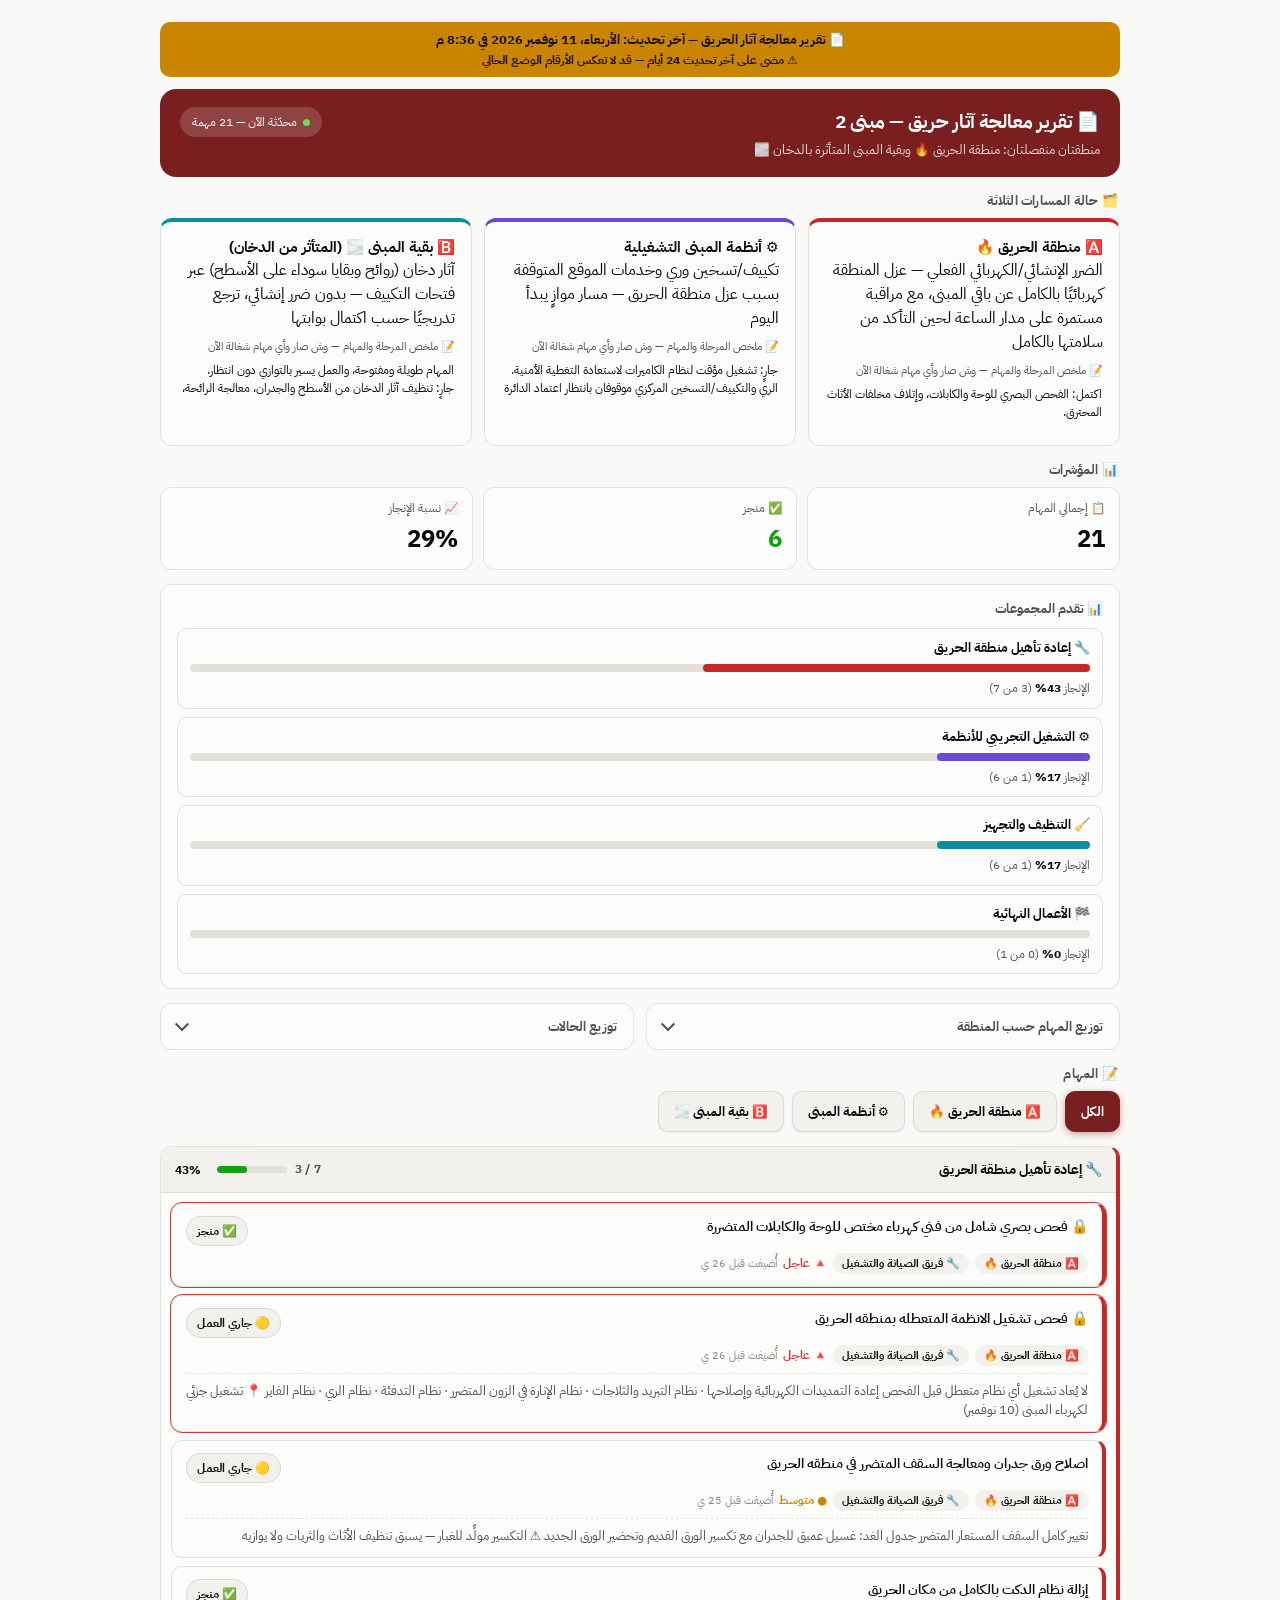
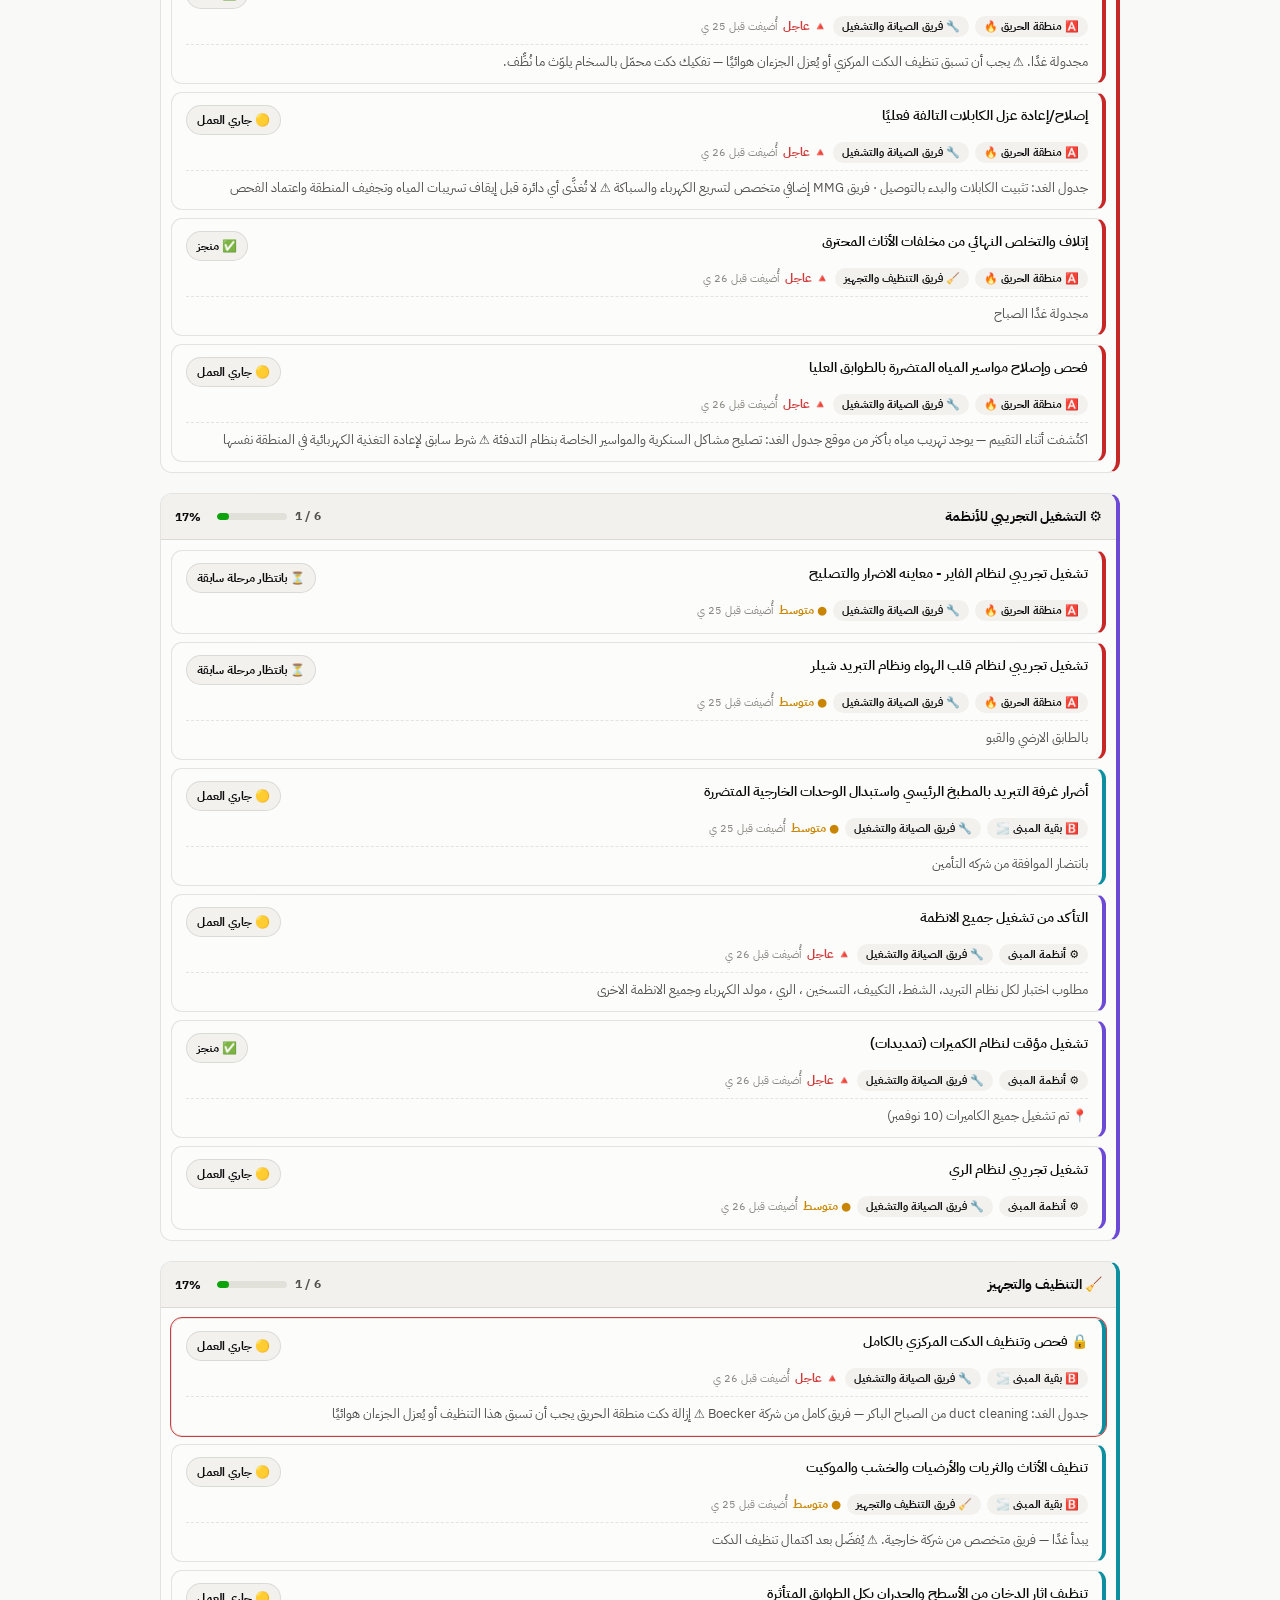
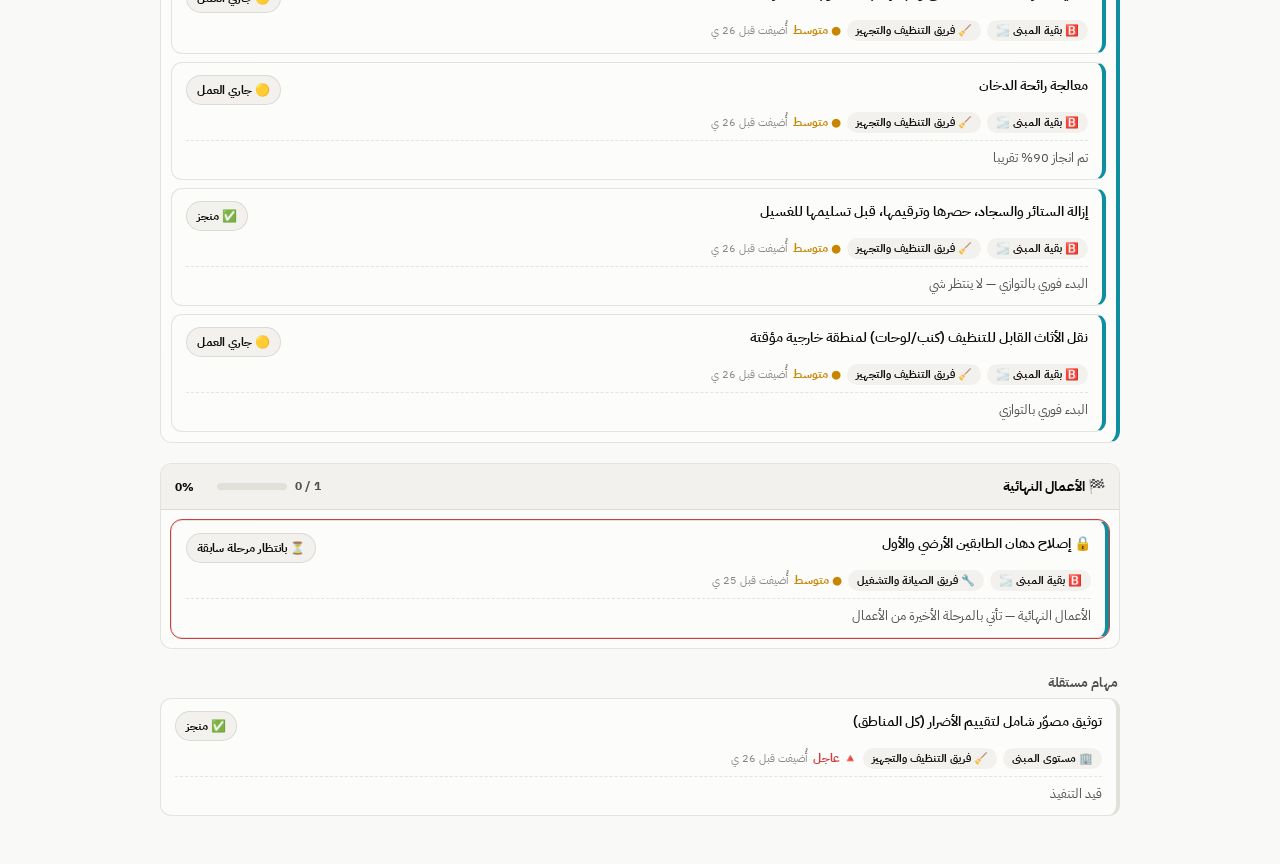
==== commit f37b8389: "تحديث التقرير — 21 مهمة نشطة، إنجاز 29% Co-Authored-By: Claude Opus 5.5 <noreply@anthropic.com> Clau" ====
--- a/b2-7f3a9c2e/index.html
+++ b/b2-7f3a9c2e/index.html
@@ -354,7 +354,7 @@
 <link rel="stylesheet" href="https://fonts.googleapis.com/css2?family=IBM+Plex+Sans+Arabic:wght@400;600;700;800&display=swap">
 
 <div class="wrap">
-  <div class="report-banner">📄 تقرير معالجة آثار الحريق — آخر تحديث: الثلاثاء، 10 نوفمبر 2026 في 11:29 م</div>
+  <div class="report-banner">📄 تقرير معالجة آثار الحريق — آخر تحديث: الأربعاء، 11 نوفمبر 2026 في 8:36 م</div>
   <div class="header">
     <div>
       <h1>📄 تقرير معالجة آثار حريق — مبنى 2</h1>
@@ -479,7 +479,7 @@
 
   /* ====== بيانات مجمّدة — تُولَّد آليًا، لا تُحرَّر يدويًا ====== */
   /* ==DATA_START== */
-  var FROZEN_DATA = {"tasks":[{"id":"46fj875eahgigzzihk7i","createdAt":"2026-11-10T12:26:58.703Z","description":"اصلاح ورق جدران ومعالجة السقف المتضرر في منطقه الحريق","gate":false,"notes":"تغيير كامل السقف المستعار المتضرر\nجدول الغد: غسيل عميق للجدران مع تكسير الورق القديم وتحضير الورق الجديد\n⚠️ التكسير مولِّد للغبار — يسبق تنظيف الأثاث والثريات ولا يوازيه","parentId":"grp_fire","priority":"medium","status":"pending","team":"maint","zone":"a"},{"id":"8titlaaqpwxwoxrxp4vf","createdAt":"2026-11-10T12:31:53.825Z","description":"تشغيل تجريبي لنظام الفاير - معاينه الاضرار والتصليح","gate":false,"notes":"","parentId":"grp_commission","priority":"medium","status":"pending","team":"maint","zone":"a"},{"id":"9xr8tcp5jzvvual72fim","createdAt":"2026-11-10T12:31:14.678Z","description":"تشغيل تجريبي لنظام قلب الهواء ونظام التبريد شيلر","gate":false,"notes":"بالطابق الارضي والقبو","parentId":"grp_commission","priority":"medium","status":"pending","team":"maint","zone":"a"},{"id":"grp_clean","createdAt":"2026-11-10T19:30:02.000Z","description":"🧹 التنظيف والتجهيز","gate":false,"isParent":true,"notes":"","orderIdx":3,"priority":"medium","status":"progress","team":"cleaning","zone":"b"},{"id":"grp_commission","createdAt":"2026-11-10T19:30:01.000Z","description":"⚙️ التشغيل التجريبي للأنظمة","gate":false,"isParent":true,"notes":"","orderIdx":2,"priority":"urgent","status":"progress","team":"maint","zone":"c"},{"id":"grp_final","createdAt":"2026-11-10T19:30:03.000Z","description":"🏁 الأعمال النهائية","gate":false,"isParent":true,"notes":"","orderIdx":4,"priority":"normal","status":"pending","team":"maint","zone":"building"},{"id":"grp_fire","createdAt":"2026-11-10T19:30:00.000Z","description":"🔧 إعادة تأهيل منطقة الحريق","gate":false,"isParent":true,"notes":"","orderIdx":1,"priority":"urgent","status":"progress","team":"maint","zone":"a"},{"id":"hof15dhohl11w09v7ybn","createdAt":"2026-11-10T12:29:47.318Z","description":"تحديد أضرار غرفة التبريد بالمطبخ الرئيسي واستبدال الوحدات الخارجية المتضررة","gate":false,"notes":"","parentId":"grp_commission","priority":"medium","status":"pending","team":"maint","zone":"b"},{"id":"i2hwaeiicgw0v4ilblxt","createdAt":"2026-11-10T12:27:52.547Z","description":"إصلاح دهان الطابقين الأرضي والأول","gate":true,"notes":"الأعمال النهائية — تأتي بالمرحلة الأخيرة من الأعمال","parentId":"grp_final","priority":"medium","status":"pending","team":"maint","zone":"b"},{"id":"ijd3lh26sj6hbdhluf1z","createdAt":"2026-11-10T08:30:23.980Z","description":"التأكد من تشغيل جميع الانظمة","gate":false,"notes":"مطلوب اختبار لكل نظام \nالتبريد، الشفط، التكييف، التسخين ، الري ، مولد الكهرباء  وجميع الانظمة الاخرى","parentId":"grp_commission","priority":"urgent","status":"progress","team":"maint","updatedAt":"2026-11-10T08:37:25.132Z","zone":"c"},{"id":"new_duct_removal","createdAt":"2026-11-10T19:30:10.000Z","description":"إزالة نظام الدكت بالكامل من مكان الحريق","gate":false,"notes":"مجدولة غدًا. ⚠️ يجب أن تسبق تنظيف الدكت المركزي أو يُعزل الجزءان هوائيًا — تفكيك دكت محمّل بالسخام يلوّث ما نُظِّف.","parentId":"grp_fire","priority":"urgent","status":"pending","team":"maint","zone":"a"},{"id":"new_furniture_clean","createdAt":"2026-11-10T19:30:11.000Z","description":"تنظيف الأثاث والثريات والأرضيات والخشب والموكيت","gate":false,"notes":"يبدأ غدًا من جناح السفير نزولًا — فريق متخصص من شركة خارجية. ⚠️ يُفضّل بعد اكتمال تنظيف الدكت وتكسير ورق الجدران، وإلا يُعاد اتساخه.","parentId":"grp_clean","priority":"medium","status":"pending","team":"cleaning","zone":"b"},{"id":"seed_a1","createdAt":"2026-11-09T13:44:00.000Z","description":"فحص بصري شامل من فني كهرباء مختص للوحة والكابلات المتضررة","gate":true,"notes":"","parentId":"grp_fire","priority":"urgent","status":"done","team":"maint","updatedAt":"2026-11-09T21:37:48.068Z","zone":"a"},{"id":"seed_a2","createdAt":"2026-11-09T13:44:01.000Z","description":"فحص تشغيل الانظمة المتعطله بمنطقه الحريق","gate":true,"notes":"لا يُعاد تشغيل أي نظام متعطل قبل الفحص\nإعادة التمديدات الكهربائية وإصلاحها · نظام التبريد والثلاجات · نظام الإنارة في الزون المتضرر · نظام التدفئة · نظام الري · نظام الفاير\n📍 تشغيل جزئي لكهرباء المبنى (10 نوفمبر)","parentId":"grp_fire","priority":"urgent","status":"progress","team":"maint","updatedAt":"2026-11-10T12:28:57.821Z","zone":"a"},{"id":"seed_a3","createdAt":"2026-11-09T13:44:02.000Z","description":"إصلاح/إعادة عزل الكابلات التالفة فعليًا","gate":false,"notes":"جدول الغد: تثبيت الكابلات والبدء بالتوصيل · فريق MMG إضافي متخصص لتسريع الكهرباء والسباكة\n⚠️ لا تُغذَّى أي دائرة قبل إيقاف تسريبات المياه وتجفيف المنطقة واعتماد الفحص","parentId":"grp_fire","priority":"urgent","status":"progress","team":"maint","updatedAt":"2026-11-09T22:24:18.229Z","zone":"a"},{"id":"seed_b1","createdAt":"2026-11-09T13:44:13.000Z","description":"فحص وتنظيف الدكت المركزي بالكامل","gate":true,"notes":"جدول الغد: duct cleaning من الصباح الباكر — فريق كامل من شركة Boecker\n⚠️ إزالة دكت منطقة الحريق يجب أن تسبق هذا التنظيف أو يُعزل الجزءان هوائيًا","parentId":"grp_clean","priority":"urgent","status":"progress","team":"maint","updatedAt":"2026-11-09T21:53:19.035Z","zone":"b"},{"id":"seed_b2","createdAt":"2026-11-09T13:44:14.000Z","description":"تنظيف اثار الدخان من الأسطح والجدران بكل الطوابق المتأثرة","gate":false,"notes":"","parentId":"grp_clean","priority":"medium","status":"progress","team":"cleaning","updatedAt":"2026-11-09T22:21:24.665Z","zone":"b"},{"id":"seed_b3","createdAt":"2026-11-09T13:44:15.000Z","description":"معالجة رائحة الدخان","gate":false,"notes":"تم سحب الهواء من الدكت وبانتضار التنظيف العميق التعقيم","parentId":"grp_clean","priority":"medium","status":"progress","team":"cleaning","updatedAt":"2026-11-10T08:32:17.555Z","zone":"b"},{"id":"seed_b4","createdAt":"2026-11-09T13:44:16.000Z","description":"تقييم الفرش والمحتويات: تنظيف مقابل استبدال","gate":false,"notes":"","parentId":"grp_clean","priority":"medium","status":"deferred","team":"cleaning","updatedAt":"2026-11-09T22:19:36.371Z","zone":"b"},{"id":"seed_c4","createdAt":"2026-11-09T13:44:09.000Z","description":"تشغيل مؤقت لنظام الكميرات (تمديدات)","gate":false,"notes":"متعلق وجارٍ متابعته للإصلاح\n📍 تم تشغيل 40% من الكاميرات (10 نوفمبر)","parentId":"grp_commission","priority":"urgent","status":"progress","team":"maint","updatedAt":"2026-11-10T08:29:26.987Z","zone":"c"},{"id":"seed_c5","createdAt":"2026-11-09T13:44:10.000Z","description":"تشغيل تجريبي لنظام الري","gate":false,"notes":"","parentId":"grp_commission","priority":"medium","status":"pending","team":"maint","zone":"c"},{"id":"seed_p1_1","createdAt":"2026-11-09T16:42:00.000Z","description":"توثيق مصوّر شامل لتقييم الأضرار (كل المناطق)","gate":false,"notes":"قيد التنفيذ","priority":"urgent","status":"done","team":"cleaning","updatedAt":"2026-11-10T20:30:00.000Z","zone":"building"},{"id":"seed_p2_1","createdAt":"2026-11-09T16:42:01.000Z","description":"إتلاف والتخلص النهائي من مخلفات الأثاث المحترق","gate":false,"notes":"مجدولة غدًا الصباح","parentId":"grp_fire","priority":"urgent","status":"done","team":"cleaning","updatedAt":"2026-11-09T21:38:49.967Z","zone":"a"},{"id":"seed_p4_1","createdAt":"2026-11-09T16:42:02.000Z","description":"فحص وإصلاح مواسير المياه المتضررة بالطوابق العليا","gate":false,"notes":"اكتُشفت أثناء التقييم — يوجد تهريب مياه بأكثر من موقع\nجدول الغد: تصليح مشاكل السنكرية والمواسير الخاصة بنظام التدفئة\n⚠️ شرط سابق لإعادة التغذية الكهربائية في المنطقة نفسها","parentId":"grp_fire","priority":"urgent","status":"progress","team":"maint","updatedAt":"2026-11-10T08:27:54.526Z","zone":"a"},{"id":"seed_p6_1","createdAt":"2026-11-09T16:42:04.000Z","description":"إزالة الستائر والسجاد، حصرها وترقيمها، قبل تسليمها للغسيل","gate":false,"notes":"البدء فوري بالتوازي — لا ينتظر شي","parentId":"grp_clean","priority":"medium","status":"progress","team":"cleaning","updatedAt":"2026-11-09T22:11:10.747Z","zone":"b"},{"id":"seed_p7_1","createdAt":"2026-11-09T16:42:06.000Z","description":"نقل الأثاث القابل للتنظيف (كنب/لوحات) لمنطقة خارجية مؤقتة","gate":false,"notes":"البدء فوري بالتوازي","parentId":"grp_clean","priority":"medium","status":"progress","team":"cleaning","updatedAt":"2026-11-09T22:18:13.476Z","zone":"b"},{"id":"seed_p8_1","createdAt":"2026-11-09T16:42:08.000Z","description":"غسيل ودهان المبنى بالكامل + إعادة تركيب الستائر/السجاد/الأثاث + تشغيل تجريبي نهائي شامل","gate":false,"notes":"⏳ ينتظر: اكتمال كل مهام منطقة أ + الأنظمة التشغيلية + تنظيف الدكت — هذه الخطوة هي المسار الحرج النهائي لكل المشروع","parentId":"grp_final","priority":"urgent","status":"deferred","team":"maint","updatedAt":"2026-11-09T22:17:53.706Z","zone":"building"}],"meta":{"gates":{"civilDefense":true,"ductCleaning":false,"electricalSafety":false,"fireAlarmCert":false},"incident":{"startedAt":"2026-11-09T11:49:00.000Z","targetDays":7},"owners":{"a":"","b":"","c":"عماد"},"schedule":{},"summaries":{"a":"اكتمل: الفحص البصري للوحة والكابلات، وإتلاف مخلفات الأثاث المحترق. \nجارٍ: فحص تشغيل الأنظمة المتعطلة، إعادة عزل الكابلات التالفة، وإصلاح مواسير المياه بالطوابق العليا.\n تسلسل إلزامي: إنهاء إصلاح المواسير وتجفيف المنطقة قبل إعادة تغذية أي دائرة كهربائية.","b":"المهام طويلة ومفتوحة، والعمل يسير بالتوازي دون انتظار.\nجارٍ: تنظيف آثار الدخان من الأسطح والجدران، معالجة الرائحة، إزالة وترقيم الستائر والسجاد، ونقل الأثاث القابل للتنظيف. \nالمتطلب: الدكت المركزي — الخريطة ارسلت والتنظيف الفعلي الصباح.","c":"جارٍ: تشغيل مؤقت لنظام الكاميرات لاستعادة التغطية الأمنية. الري والتكييف/التسخين المركزي موقوفان بانتظار اعتماد الدائرة الكهربائية من منطقة الحريق"},"zones":{"a":2,"b":6,"c":2}},"generatedAt":"2026-11-10T20:29:38.978Z"};
+  var FROZEN_DATA = {"tasks":[{"id":"46fj875eahgigzzihk7i","createdAt":"2026-11-10T12:26:58.703Z","description":"اصلاح ورق جدران ومعالجة السقف المتضرر في منطقه الحريق","gate":false,"notes":"تغيير كامل السقف المستعار المتضرر\nجدول الغد: غسيل عميق للجدران مع تكسير الورق القديم وتحضير الورق الجديد\n⚠️ التكسير مولِّد للغبار — يسبق تنظيف الأثاث والثريات ولا يوازيه","parentId":"grp_fire","priority":"medium","status":"progress","team":"maint","updatedAt":"2026-11-11T17:31:53.311Z","zone":"a"},{"id":"8titlaaqpwxwoxrxp4vf","createdAt":"2026-11-10T12:31:53.825Z","description":"تشغيل تجريبي لنظام الفاير - معاينه الاضرار والتصليح","gate":false,"notes":"","parentId":"grp_commission","priority":"medium","status":"pending","team":"maint","zone":"a"},{"id":"9xr8tcp5jzvvual72fim","createdAt":"2026-11-10T12:31:14.678Z","description":"تشغيل تجريبي لنظام قلب الهواء ونظام التبريد شيلر","gate":false,"notes":"بالطابق الارضي والقبو","parentId":"grp_commission","priority":"medium","status":"pending","team":"maint","zone":"a"},{"id":"grp_clean","createdAt":"2026-11-10T19:30:02.000Z","description":"🧹 التنظيف والتجهيز","gate":false,"isParent":true,"notes":"","orderIdx":3,"priority":"medium","status":"progress","team":"cleaning","zone":"b"},{"id":"grp_commission","createdAt":"2026-11-10T19:30:01.000Z","description":"⚙️ التشغيل التجريبي للأنظمة","gate":false,"isParent":true,"notes":"","orderIdx":2,"priority":"urgent","status":"progress","team":"maint","zone":"c"},{"id":"grp_final","createdAt":"2026-11-10T19:30:03.000Z","description":"🏁 الأعمال النهائية","gate":false,"isParent":true,"notes":"","orderIdx":4,"priority":"normal","status":"pending","team":"maint","zone":"building"},{"id":"grp_fire","createdAt":"2026-11-10T19:30:00.000Z","description":"🔧 إعادة تأهيل منطقة الحريق","gate":false,"isParent":true,"notes":"","orderIdx":1,"priority":"urgent","status":"progress","team":"maint","zone":"a"},{"id":"hof15dhohl11w09v7ybn","createdAt":"2026-11-10T12:29:47.318Z","description":"أضرار غرفة التبريد بالمطبخ الرئيسي واستبدال الوحدات الخارجية المتضررة","gate":false,"notes":"بانتضار الموافقة من شركه التأمين","parentId":"grp_commission","priority":"medium","status":"progress","team":"maint","updatedAt":"2026-11-10T20:43:51.735Z","zone":"b"},{"id":"i2hwaeiicgw0v4ilblxt","createdAt":"2026-11-10T12:27:52.547Z","description":"إصلاح دهان الطابقين الأرضي والأول","gate":true,"notes":"الأعمال النهائية — تأتي بالمرحلة الأخيرة من الأعمال","parentId":"grp_final","priority":"medium","status":"pending","team":"maint","zone":"b"},{"id":"ijd3lh26sj6hbdhluf1z","createdAt":"2026-11-10T08:30:23.980Z","description":"التأكد من تشغيل جميع الانظمة","gate":false,"notes":"مطلوب اختبار لكل نظام \nالتبريد، الشفط، التكييف، التسخين ، الري ، مولد الكهرباء  وجميع الانظمة الاخرى","parentId":"grp_commission","priority":"urgent","status":"progress","team":"maint","updatedAt":"2026-11-10T08:37:25.132Z","zone":"c"},{"id":"new_duct_removal","createdAt":"2026-11-10T19:30:10.000Z","description":"إزالة نظام الدكت بالكامل من مكان الحريق","gate":false,"notes":"مجدولة غدًا. ⚠️ يجب أن تسبق تنظيف الدكت المركزي أو يُعزل الجزءان هوائيًا — تفكيك دكت محمّل بالسخام يلوّث ما نُظِّف.","parentId":"grp_fire","priority":"urgent","status":"done","team":"maint","updatedAt":"2026-11-10T20:45:59.066Z","zone":"a"},{"id":"new_furniture_clean","createdAt":"2026-11-10T19:30:11.000Z","description":"تنظيف الأثاث والثريات والأرضيات والخشب والموكيت","gate":false,"notes":"يبدأ غدًا — فريق متخصص من شركة خارجية. ⚠️ يُفضّل بعد اكتمال تنظيف الدكت","parentId":"grp_clean","priority":"medium","status":"progress","team":"cleaning","updatedAt":"2026-11-11T17:30:23.725Z","zone":"b"},{"id":"seed_a1","createdAt":"2026-11-09T13:44:00.000Z","description":"فحص بصري شامل من فني كهرباء مختص للوحة والكابلات المتضررة","gate":true,"notes":"","parentId":"grp_fire","priority":"urgent","status":"done","team":"maint","updatedAt":"2026-11-09T21:37:48.068Z","zone":"a"},{"id":"seed_a2","createdAt":"2026-11-09T13:44:01.000Z","description":"فحص تشغيل الانظمة المتعطله بمنطقه الحريق","gate":true,"notes":"لا يُعاد تشغيل أي نظام متعطل قبل الفحص\nإعادة التمديدات الكهربائية وإصلاحها · نظام التبريد والثلاجات · نظام الإنارة في الزون المتضرر · نظام التدفئة · نظام الري · نظام الفاير\n📍 تشغيل جزئي لكهرباء المبنى (10 نوفمبر)","parentId":"grp_fire","priority":"urgent","status":"progress","team":"maint","updatedAt":"2026-11-10T12:28:57.821Z","zone":"a"},{"id":"seed_a3","createdAt":"2026-11-09T13:44:02.000Z","description":"إصلاح/إعادة عزل الكابلات التالفة فعليًا","gate":false,"notes":"جدول الغد: تثبيت الكابلات والبدء بالتوصيل · فريق MMG إضافي متخصص لتسريع الكهرباء والسباكة\n⚠️ لا تُغذَّى أي دائرة قبل إيقاف تسريبات المياه وتجفيف المنطقة واعتماد الفحص","parentId":"grp_fire","priority":"urgent","status":"progress","team":"maint","updatedAt":"2026-11-09T22:24:18.229Z","zone":"a"},{"id":"seed_b1","createdAt":"2026-11-09T13:44:13.000Z","description":"فحص وتنظيف الدكت المركزي بالكامل","gate":true,"notes":"جدول الغد: duct cleaning من الصباح الباكر — فريق كامل من شركة Boecker\n⚠️ إزالة دكت منطقة الحريق يجب أن تسبق هذا التنظيف أو يُعزل الجزءان هوائيًا","parentId":"grp_clean","priority":"urgent","status":"progress","team":"maint","updatedAt":"2026-11-09T21:53:19.035Z","zone":"b"},{"id":"seed_b2","createdAt":"2026-11-09T13:44:14.000Z","description":"تنظيف اثار الدخان من الأسطح والجدران بكل الطوابق المتأثرة","gate":false,"notes":"","parentId":"grp_clean","priority":"medium","status":"progress","team":"cleaning","updatedAt":"2026-11-09T22:21:24.665Z","zone":"b"},{"id":"seed_b3","createdAt":"2026-11-09T13:44:15.000Z","description":"معالجة رائحة الدخان","gate":false,"notes":"تم انجاز 90% تقريبا","parentId":"grp_clean","priority":"medium","status":"progress","team":"cleaning","updatedAt":"2026-11-11T17:31:27.840Z","zone":"b"},{"id":"seed_c4","createdAt":"2026-11-09T13:44:09.000Z","description":"تشغيل مؤقت لنظام الكميرات (تمديدات)","gate":false,"notes":"📍 تم تشغيل جميع الكاميرات (10 نوفمبر)","parentId":"grp_commission","priority":"urgent","status":"done","team":"maint","updatedAt":"2026-11-10T20:39:44.668Z","zone":"c"},{"id":"seed_c5","createdAt":"2026-11-09T13:44:10.000Z","description":"تشغيل تجريبي لنظام الري","gate":false,"notes":"","parentId":"grp_commission","priority":"medium","status":"progress","team":"maint","updatedAt":"2026-11-10T20:42:42.731Z","zone":"c"},{"id":"seed_p1_1","createdAt":"2026-11-09T16:42:00.000Z","description":"توثيق مصوّر شامل لتقييم الأضرار (كل المناطق)","gate":false,"notes":"قيد التنفيذ","priority":"urgent","status":"done","team":"cleaning","updatedAt":"2026-11-10T20:30:00.000Z","zone":"building"},{"id":"seed_p2_1","createdAt":"2026-11-09T16:42:01.000Z","description":"إتلاف والتخلص النهائي من مخلفات الأثاث المحترق","gate":false,"notes":"مجدولة غدًا الصباح","parentId":"grp_fire","priority":"urgent","status":"done","team":"cleaning","updatedAt":"2026-11-09T21:38:49.967Z","zone":"a"},{"id":"seed_p4_1","createdAt":"2026-11-09T16:42:02.000Z","description":"فحص وإصلاح مواسير المياه المتضررة بالطوابق العليا","gate":false,"notes":"اكتُشفت أثناء التقييم — يوجد تهريب مياه بأكثر من موقع\nجدول الغد: تصليح مشاكل السنكرية والمواسير الخاصة بنظام التدفئة\n⚠️ شرط سابق لإعادة التغذية الكهربائية في المنطقة نفسها","parentId":"grp_fire","priority":"urgent","status":"progress","team":"maint","updatedAt":"2026-11-10T08:27:54.526Z","zone":"a"},{"id":"seed_p6_1","createdAt":"2026-11-09T16:42:04.000Z","description":"إزالة الستائر والسجاد، حصرها وترقيمها، قبل تسليمها للغسيل","gate":false,"notes":"البدء فوري بالتوازي — لا ينتظر شي","parentId":"grp_clean","priority":"medium","status":"done","team":"cleaning","updatedAt":"2026-11-11T17:30:01.618Z","zone":"b"},{"id":"seed_p7_1","createdAt":"2026-11-09T16:42:06.000Z","description":"نقل الأثاث القابل للتنظيف (كنب/لوحات) لمنطقة خارجية مؤقتة","gate":false,"notes":"البدء فوري بالتوازي","parentId":"grp_clean","priority":"medium","status":"progress","team":"cleaning","updatedAt":"2026-11-09T22:18:13.476Z","zone":"b"},{"id":"seed_p8_1","createdAt":"2026-11-09T16:42:08.000Z","description":"غسيل ودهان المبنى بالكامل + إعادة تركيب الستائر/السجاد/الأثاث + تشغيل تجريبي نهائي شامل","gate":false,"notes":"⏳ ينتظر: اكتمال كل مهام منطقة أ + الأنظمة التشغيلية + تنظيف الدكت — هذه الخطوة هي المسار الحرج النهائي لكل المشروع","parentId":"grp_final","priority":"urgent","status":"deferred","team":"maint","updatedAt":"2026-11-09T22:17:53.706Z","zone":"building"}],"meta":{"gates":{"civilDefense":true,"ductCleaning":false,"electricalSafety":false,"fireAlarmCert":false},"incident":{"startedAt":"2026-11-09T11:49:00.000Z","targetDays":7},"owners":{"a":"","b":"","c":"عماد"},"schedule":{},"summaries":{"a":"اكتمل: الفحص البصري للوحة والكابلات، وإتلاف مخلفات الأثاث المحترق. \nجارٍ: فحص تشغيل الأنظمة المتعطلة، إعادة عزل الكابلات التالفة، وإصلاح مواسير المياه بالطوابق العليا.\n تسلسل إلزامي: إنهاء إصلاح المواسير وتجفيف المنطقة قبل إعادة تغذية أي دائرة كهربائية.","b":"المهام طويلة ومفتوحة، والعمل يسير بالتوازي دون انتظار.\nجارٍ: تنظيف آثار الدخان من الأسطح والجدران، معالجة الرائحة، إزالة وترقيم الستائر والسجاد، ونقل الأثاث القابل للتنظيف. \nالمتطلب: الدكت المركزي — الخريطة ارسلت والتنظيف الفعلي الصباح.","c":"جارٍ: تشغيل مؤقت لنظام الكاميرات لاستعادة التغطية الأمنية. الري والتكييف/التسخين المركزي موقوفان بانتظار اعتماد الدائرة الكهربائية من منطقة الحريق"},"zones":{"a":2,"b":6,"c":2}},"generatedAt":"2026-11-11T17:36:06.658Z"};
   /* ==DATA_END== */
   function frozenDoc(p){
     var key = String(p).split("/")[1];
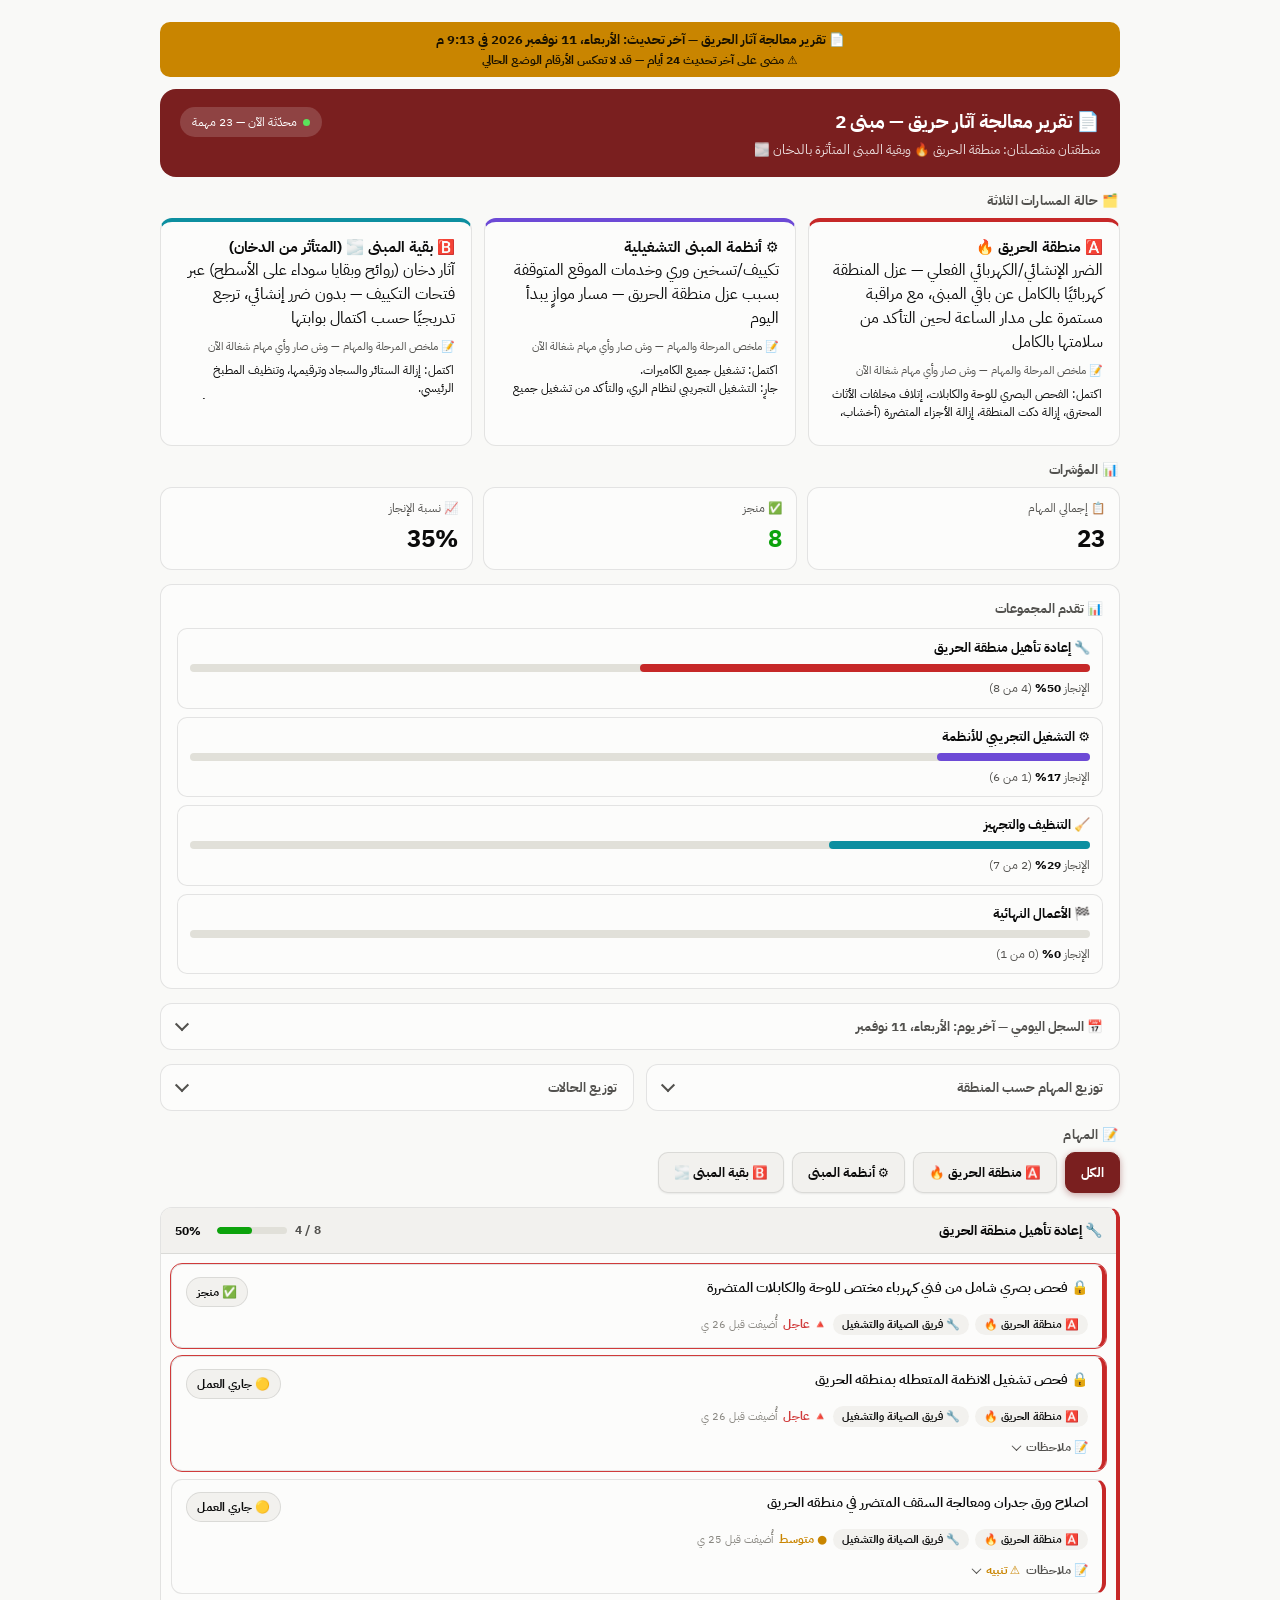
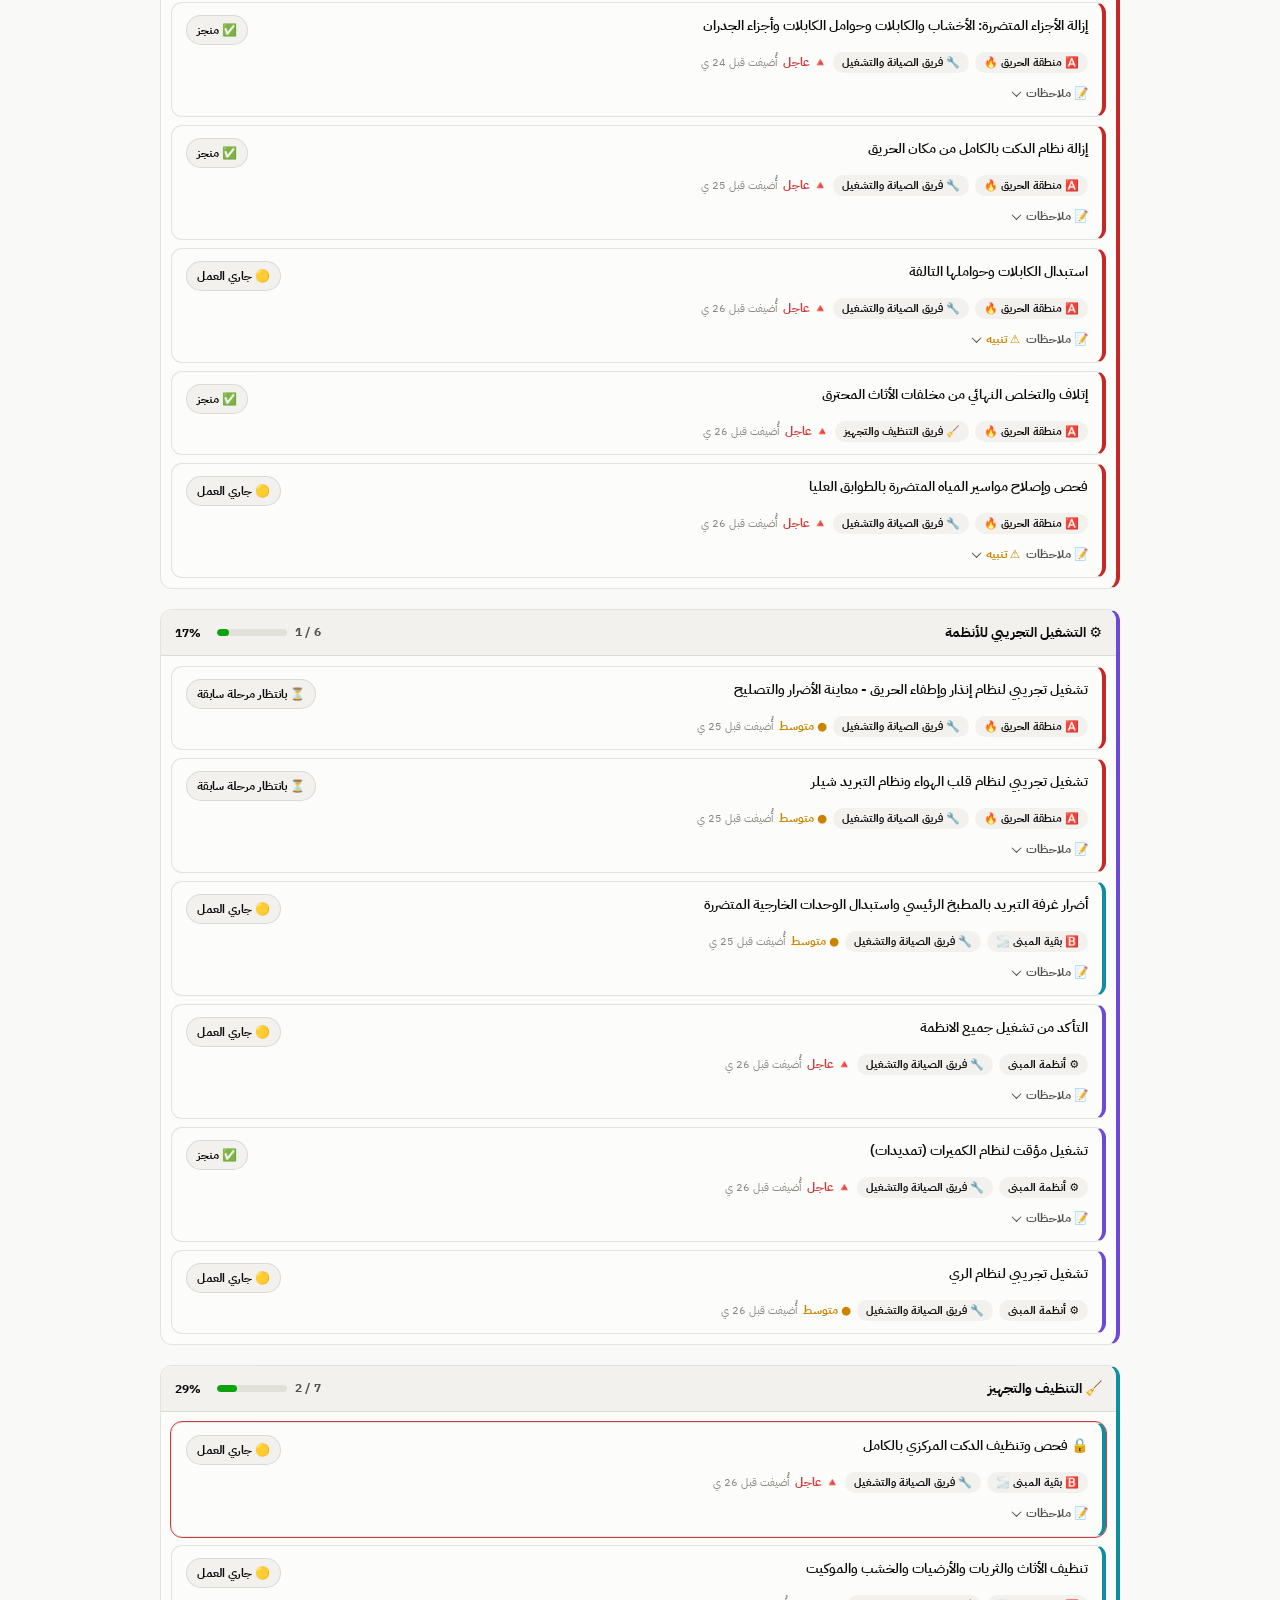
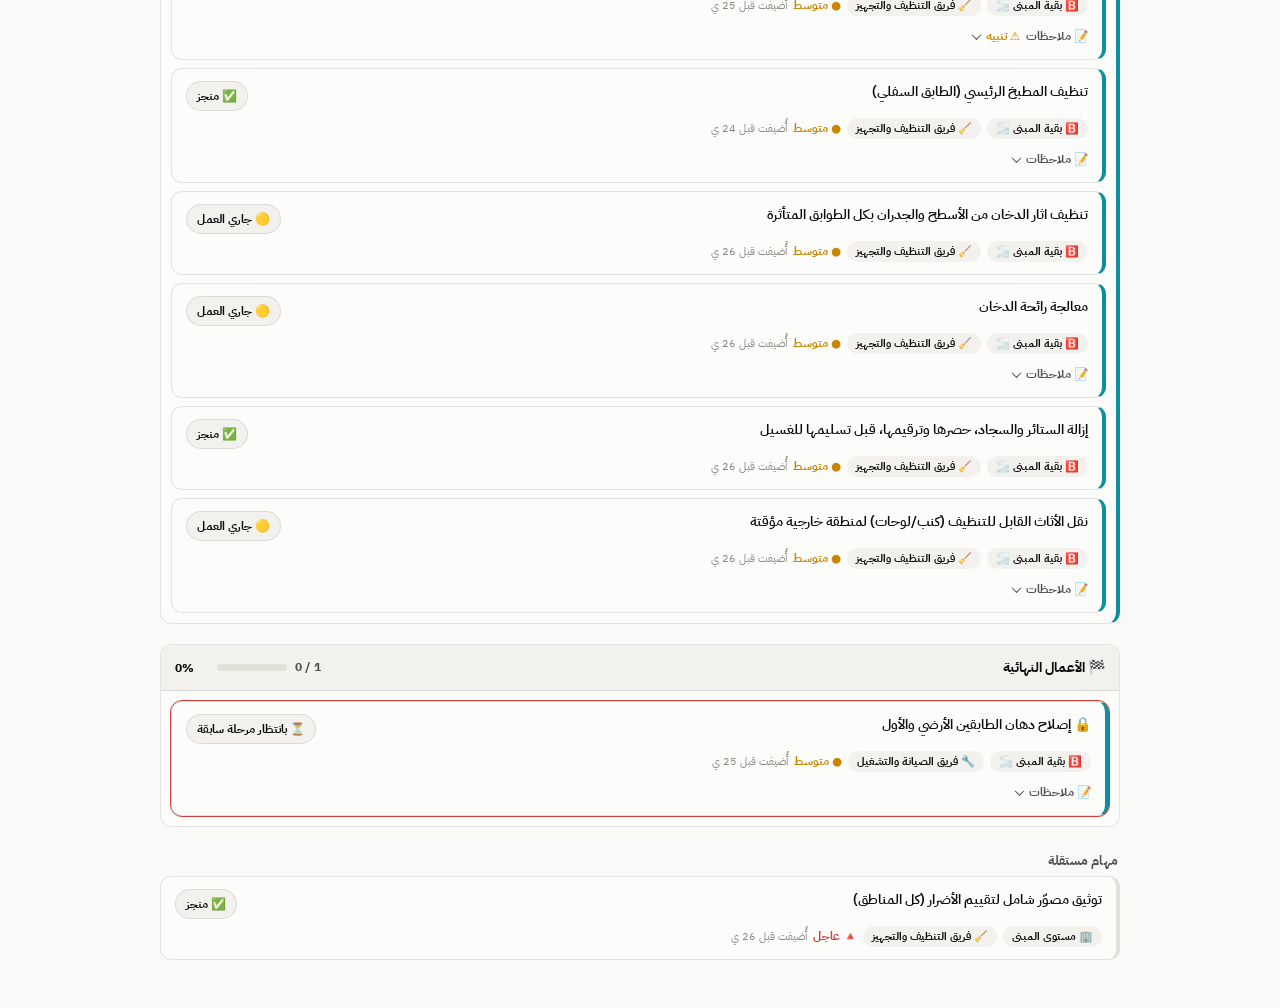
==== commit 980a891b: "سجل يومي + ملاحظات مطوية + تحديث 11 نوفمبر — 23 مهمة، إنجاز 35% Co-Authored-By: Claude Opus 5.5 <nor" ====
--- a/b2-7f3a9c2e/index.html
+++ b/b2-7f3a9c2e/index.html
@@ -132,7 +132,40 @@
   .foldable[open] > summary{color:var(--text); padding-bottom:4px}
   .foldable > summary:hover{color:var(--text)}
   .fold-body{padding:0 16px 14px}
-  @media print{ .foldable > summary::after{display:none} .fold-body{display:block !important} }
+
+  /* ملاحظات المهمة — مطوية افتراضيًا */
+  .notes-wrap > summary{list-style:none; cursor:pointer; user-select:none; font-size:11.5px; font-weight:700; color:var(--muted); display:inline-flex; align-items:center; gap:6px; padding:2px 0}
+  .notes-wrap > summary::-webkit-details-marker{display:none}
+  .notes-wrap > summary::after{content:""; width:6px; height:6px; border-right:1.8px solid currentColor; border-bottom:1.8px solid currentColor; transform:rotate(45deg) translate(-1px,-1px); transition:transform .15s}
+  .notes-wrap[open] > summary::after{transform:rotate(-135deg) translate(-1px,-1px)}
+  .notes-wrap > summary:hover{color:var(--text)}
+  .notes-wrap .warn-dot{color:var(--warning)}
+  .notes-wrap .notes{margin-top:6px}
+
+  /* السجل اليومي */
+  .log-day{border:1px solid var(--border); border-radius:10px; padding:10px 12px; margin-bottom:9px; background:var(--surface)}
+  .log-date{font-size:13px; font-weight:800; margin-bottom:6px; display:flex; justify-content:space-between; align-items:center; gap:8px}
+  .log-line{font-size:12px; color:var(--muted); line-height:1.8}
+  .log-line b{color:var(--text)}
+  .log-teams{margin:0 0 2px; padding-right:18px; font-size:12px; color:var(--text); line-height:1.8; list-style:"👷 "}
+  .log-sub{font-size:11px; color:var(--faint); font-weight:700; margin-top:4px}
+  .log-done{margin:4px 0 6px; padding-right:18px; font-size:12.5px; line-height:1.85}
+  .log-acts{display:flex; gap:6px}
+  .log-acts button{border:1px solid var(--border); background:var(--surface-2); color:var(--text); border-radius:7px; padding:3px 9px; font-size:11px; cursor:pointer; font-family:inherit}
+  .log-acts .confirming{border-color:var(--critical); color:var(--critical)}
+  .log-older > summary{cursor:pointer; font-size:12px; font-weight:700; color:var(--accent-2); margin:4px 0 8px}
+  .log-form{border-top:1px dashed var(--border); padding-top:10px; margin-top:6px; display:grid; gap:7px}
+  .log-form h4{font-size:12.5px; font-weight:800}
+  .log-form label{font-size:11.5px; color:var(--muted); display:grid; gap:3px}
+  .log-form input, .log-form textarea{width:100%; background:var(--surface-2); border:1px solid var(--border); color:var(--text); border-radius:7px; padding:7px 9px; font-size:12.5px; font-family:inherit}
+  .log-form textarea{min-height:84px; resize:vertical}
+  .log-form .row2{display:grid; grid-template-columns:1fr 1fr; gap:7px}
+  .log-form .acts{display:flex; gap:7px}
+  .log-form .acts button{border:none; background:var(--accent-2); color:#fff; border-radius:7px; padding:7px 14px; font-size:12px; font-weight:700; cursor:pointer; font-family:inherit}
+  .log-form .acts .ghost{background:var(--surface-2); color:var(--text); border:1px solid var(--border)}
+  body.report-mode .log-form, body.report-mode .log-acts{display:none}
+  .log-empty{font-size:12.5px; color:var(--faint); padding:4px 0 8px}
+  @media print{ .foldable > summary::after{display:none} .fold-body{display:block !important} .notes-wrap > summary::after{display:none} }
   .bar-row{display:flex; align-items:center; gap:8px; margin:7px 0; font-size:12px}
   .bar-row .lbl{width:118px; flex:0 0 auto; white-space:nowrap; overflow:hidden; text-overflow:ellipsis}
   .bar-track{flex:1; height:9px; background:var(--grid); border-radius:5px; overflow:hidden; min-width:0}
@@ -272,7 +305,7 @@
     .header{break-after:avoid}
     .task{box-shadow:none}
   }
-  .notes{font-size:12.5px; color:var(--muted); border-top:1px dashed var(--border); padding-top:7px}
+  .notes{font-size:12.5px; color:var(--muted); border-top:1px dashed var(--border); padding-top:7px; white-space:pre-line; line-height:1.75}
   /* ====== مجموعات: مهمة أم وتحتها فروع ====== */
   .group{border:1px solid var(--border); border-radius:12px; background:var(--surface); margin-bottom:12px; overflow:hidden}
   .group.zone-a{border-right:4px solid var(--zoneA)}
@@ -319,6 +352,7 @@
     .stack > .sec-tiles     {order:2}
     .stack > .tiles         {order:3}
     .stack > .gantt-panel   {order:4}
+    .stack > .log-panel     {order:4}
     .stack > .sec-zones     {order:5}
     .stack > .zones         {order:6}
     .stack > .charts        {order:7}
@@ -354,7 +388,7 @@
 <link rel="stylesheet" href="https://fonts.googleapis.com/css2?family=IBM+Plex+Sans+Arabic:wght@400;600;700;800&display=swap">
 
 <div class="wrap">
-  <div class="report-banner">📄 تقرير معالجة آثار الحريق — آخر تحديث: الأربعاء، 11 نوفمبر 2026 في 8:36 م</div>
+  <div class="report-banner">📄 تقرير معالجة آثار الحريق — آخر تحديث: الأربعاء، 11 نوفمبر 2026 في 9:13 م</div>
   <div class="header">
     <div>
       <h1>📄 تقرير معالجة آثار حريق — مبنى 2</h1>
@@ -408,6 +442,24 @@
       <div id="ganttChart"></div>
       <div class="sched" id="schedHealth"></div>
     </div>
+
+    <details class="panel foldable log-panel" id="logPanel">
+      <summary id="logSummary">📅 السجل اليومي</summary>
+      <div class="fold-body">
+        <div id="dailyLog"></div>
+        <div class="log-form" id="logForm">
+          <h4 id="logFormTitle">➕ تسجيل يوم عمل</h4>
+          <div class="row2">
+            <label>التاريخ<input type="date" id="lgDate"></label>
+            <label>انتهاء العمل<input type="text" id="lgEnd" placeholder="مثال: 6:45 م"></label>
+          </div>
+          <label>الفرق الحاضرة — افصل بينها بـ · أو سطر جديد<input type="text" id="lgTeams" placeholder="مثال: شركة تنظيف الأرضيات (8:30 ص) · شركة تنظيف مجاري الهواء (9:00 ص)"></label>
+          <label>المنجز اليوم — كل بند في سطر<textarea id="lgDone"></textarea></label>
+          <label>الاستئناف<input type="text" id="lgNext" placeholder="مثال: الخميس 12 نوفمبر — 8:00 ص"></label>
+          <div class="acts"><button id="lgSave">حفظ اليوم</button><button class="ghost" id="lgReset">تفريغ</button></div>
+        </div>
+      </div>
+    </details>
 
     <div class="charts">
       <details class="panel foldable">
@@ -479,7 +531,7 @@
 
   /* ====== بيانات مجمّدة — تُولَّد آليًا، لا تُحرَّر يدويًا ====== */
   /* ==DATA_START== */
-  var FROZEN_DATA = {"tasks":[{"id":"46fj875eahgigzzihk7i","createdAt":"2026-11-10T12:26:58.703Z","description":"اصلاح ورق جدران ومعالجة السقف المتضرر في منطقه الحريق","gate":false,"notes":"تغيير كامل السقف المستعار المتضرر\nجدول الغد: غسيل عميق للجدران مع تكسير الورق القديم وتحضير الورق الجديد\n⚠️ التكسير مولِّد للغبار — يسبق تنظيف الأثاث والثريات ولا يوازيه","parentId":"grp_fire","priority":"medium","status":"progress","team":"maint","updatedAt":"2026-11-11T17:31:53.311Z","zone":"a"},{"id":"8titlaaqpwxwoxrxp4vf","createdAt":"2026-11-10T12:31:53.825Z","description":"تشغيل تجريبي لنظام الفاير - معاينه الاضرار والتصليح","gate":false,"notes":"","parentId":"grp_commission","priority":"medium","status":"pending","team":"maint","zone":"a"},{"id":"9xr8tcp5jzvvual72fim","createdAt":"2026-11-10T12:31:14.678Z","description":"تشغيل تجريبي لنظام قلب الهواء ونظام التبريد شيلر","gate":false,"notes":"بالطابق الارضي والقبو","parentId":"grp_commission","priority":"medium","status":"pending","team":"maint","zone":"a"},{"id":"grp_clean","createdAt":"2026-11-10T19:30:02.000Z","description":"🧹 التنظيف والتجهيز","gate":false,"isParent":true,"notes":"","orderIdx":3,"priority":"medium","status":"progress","team":"cleaning","zone":"b"},{"id":"grp_commission","createdAt":"2026-11-10T19:30:01.000Z","description":"⚙️ التشغيل التجريبي للأنظمة","gate":false,"isParent":true,"notes":"","orderIdx":2,"priority":"urgent","status":"progress","team":"maint","zone":"c"},{"id":"grp_final","createdAt":"2026-11-10T19:30:03.000Z","description":"🏁 الأعمال النهائية","gate":false,"isParent":true,"notes":"","orderIdx":4,"priority":"normal","status":"pending","team":"maint","zone":"building"},{"id":"grp_fire","createdAt":"2026-11-10T19:30:00.000Z","description":"🔧 إعادة تأهيل منطقة الحريق","gate":false,"isParent":true,"notes":"","orderIdx":1,"priority":"urgent","status":"progress","team":"maint","zone":"a"},{"id":"hof15dhohl11w09v7ybn","createdAt":"2026-11-10T12:29:47.318Z","description":"أضرار غرفة التبريد بالمطبخ الرئيسي واستبدال الوحدات الخارجية المتضررة","gate":false,"notes":"بانتضار الموافقة من شركه التأمين","parentId":"grp_commission","priority":"medium","status":"progress","team":"maint","updatedAt":"2026-11-10T20:43:51.735Z","zone":"b"},{"id":"i2hwaeiicgw0v4ilblxt","createdAt":"2026-11-10T12:27:52.547Z","description":"إصلاح دهان الطابقين الأرضي والأول","gate":true,"notes":"الأعمال النهائية — تأتي بالمرحلة الأخيرة من الأعمال","parentId":"grp_final","priority":"medium","status":"pending","team":"maint","zone":"b"},{"id":"ijd3lh26sj6hbdhluf1z","createdAt":"2026-11-10T08:30:23.980Z","description":"التأكد من تشغيل جميع الانظمة","gate":false,"notes":"مطلوب اختبار لكل نظام \nالتبريد، الشفط، التكييف، التسخين ، الري ، مولد الكهرباء  وجميع الانظمة الاخرى","parentId":"grp_commission","priority":"urgent","status":"progress","team":"maint","updatedAt":"2026-11-10T08:37:25.132Z","zone":"c"},{"id":"new_duct_removal","createdAt":"2026-11-10T19:30:10.000Z","description":"إزالة نظام الدكت بالكامل من مكان الحريق","gate":false,"notes":"مجدولة غدًا. ⚠️ يجب أن تسبق تنظيف الدكت المركزي أو يُعزل الجزءان هوائيًا — تفكيك دكت محمّل بالسخام يلوّث ما نُظِّف.","parentId":"grp_fire","priority":"urgent","status":"done","team":"maint","updatedAt":"2026-11-10T20:45:59.066Z","zone":"a"},{"id":"new_furniture_clean","createdAt":"2026-11-10T19:30:11.000Z","description":"تنظيف الأثاث والثريات والأرضيات والخشب والموكيت","gate":false,"notes":"يبدأ غدًا — فريق متخصص من شركة خارجية. ⚠️ يُفضّل بعد اكتمال تنظيف الدكت","parentId":"grp_clean","priority":"medium","status":"progress","team":"cleaning","updatedAt":"2026-11-11T17:30:23.725Z","zone":"b"},{"id":"seed_a1","createdAt":"2026-11-09T13:44:00.000Z","description":"فحص بصري شامل من فني كهرباء مختص للوحة والكابلات المتضررة","gate":true,"notes":"","parentId":"grp_fire","priority":"urgent","status":"done","team":"maint","updatedAt":"2026-11-09T21:37:48.068Z","zone":"a"},{"id":"seed_a2","createdAt":"2026-11-09T13:44:01.000Z","description":"فحص تشغيل الانظمة المتعطله بمنطقه الحريق","gate":true,"notes":"لا يُعاد تشغيل أي نظام متعطل قبل الفحص\nإعادة التمديدات الكهربائية وإصلاحها · نظام التبريد والثلاجات · نظام الإنارة في الزون المتضرر · نظام التدفئة · نظام الري · نظام الفاير\n📍 تشغيل جزئي لكهرباء المبنى (10 نوفمبر)","parentId":"grp_fire","priority":"urgent","status":"progress","team":"maint","updatedAt":"2026-11-10T12:28:57.821Z","zone":"a"},{"id":"seed_a3","createdAt":"2026-11-09T13:44:02.000Z","description":"إصلاح/إعادة عزل الكابلات التالفة فعليًا","gate":false,"notes":"جدول الغد: تثبيت الكابلات والبدء بالتوصيل · فريق MMG إضافي متخصص لتسريع الكهرباء والسباكة\n⚠️ لا تُغذَّى أي دائرة قبل إيقاف تسريبات المياه وتجفيف المنطقة واعتماد الفحص","parentId":"grp_fire","priority":"urgent","status":"progress","team":"maint","updatedAt":"2026-11-09T22:24:18.229Z","zone":"a"},{"id":"seed_b1","createdAt":"2026-11-09T13:44:13.000Z","description":"فحص وتنظيف الدكت المركزي بالكامل","gate":true,"notes":"جدول الغد: duct cleaning من الصباح الباكر — فريق كامل من شركة Boecker\n⚠️ إزالة دكت منطقة الحريق يجب أن تسبق هذا التنظيف أو يُعزل الجزءان هوائيًا","parentId":"grp_clean","priority":"urgent","status":"progress","team":"maint","updatedAt":"2026-11-09T21:53:19.035Z","zone":"b"},{"id":"seed_b2","createdAt":"2026-11-09T13:44:14.000Z","description":"تنظيف اثار الدخان من الأسطح والجدران بكل الطوابق المتأثرة","gate":false,"notes":"","parentId":"grp_clean","priority":"medium","status":"progress","team":"cleaning","updatedAt":"2026-11-09T22:21:24.665Z","zone":"b"},{"id":"seed_b3","createdAt":"2026-11-09T13:44:15.000Z","description":"معالجة رائحة الدخان","gate":false,"notes":"تم انجاز 90% تقريبا","parentId":"grp_clean","priority":"medium","status":"progress","team":"cleaning","updatedAt":"2026-11-11T17:31:27.840Z","zone":"b"},{"id":"seed_c4","createdAt":"2026-11-09T13:44:09.000Z","description":"تشغيل مؤقت لنظام الكميرات (تمديدات)","gate":false,"notes":"📍 تم تشغيل جميع الكاميرات (10 نوفمبر)","parentId":"grp_commission","priority":"urgent","status":"done","team":"maint","updatedAt":"2026-11-10T20:39:44.668Z","zone":"c"},{"id":"seed_c5","createdAt":"2026-11-09T13:44:10.000Z","description":"تشغيل تجريبي لنظام الري","gate":false,"notes":"","parentId":"grp_commission","priority":"medium","status":"progress","team":"maint","updatedAt":"2026-11-10T20:42:42.731Z","zone":"c"},{"id":"seed_p1_1","createdAt":"2026-11-09T16:42:00.000Z","description":"توثيق مصوّر شامل لتقييم الأضرار (كل المناطق)","gate":false,"notes":"قيد التنفيذ","priority":"urgent","status":"done","team":"cleaning","updatedAt":"2026-11-10T20:30:00.000Z","zone":"building"},{"id":"seed_p2_1","createdAt":"2026-11-09T16:42:01.000Z","description":"إتلاف والتخلص النهائي من مخلفات الأثاث المحترق","gate":false,"notes":"مجدولة غدًا الصباح","parentId":"grp_fire","priority":"urgent","status":"done","team":"cleaning","updatedAt":"2026-11-09T21:38:49.967Z","zone":"a"},{"id":"seed_p4_1","createdAt":"2026-11-09T16:42:02.000Z","description":"فحص وإصلاح مواسير المياه المتضررة بالطوابق العليا","gate":false,"notes":"اكتُشفت أثناء التقييم — يوجد تهريب مياه بأكثر من موقع\nجدول الغد: تصليح مشاكل السنكرية والمواسير الخاصة بنظام التدفئة\n⚠️ شرط سابق لإعادة التغذية الكهربائية في المنطقة نفسها","parentId":"grp_fire","priority":"urgent","status":"progress","team":"maint","updatedAt":"2026-11-10T08:27:54.526Z","zone":"a"},{"id":"seed_p6_1","createdAt":"2026-11-09T16:42:04.000Z","description":"إزالة الستائر والسجاد، حصرها وترقيمها، قبل تسليمها للغسيل","gate":false,"notes":"البدء فوري بالتوازي — لا ينتظر شي","parentId":"grp_clean","priority":"medium","status":"done","team":"cleaning","updatedAt":"2026-11-11T17:30:01.618Z","zone":"b"},{"id":"seed_p7_1","createdAt":"2026-11-09T16:42:06.000Z","description":"نقل الأثاث القابل للتنظيف (كنب/لوحات) لمنطقة خارجية مؤقتة","gate":false,"notes":"البدء فوري بالتوازي","parentId":"grp_clean","priority":"medium","status":"progress","team":"cleaning","updatedAt":"2026-11-09T22:18:13.476Z","zone":"b"},{"id":"seed_p8_1","createdAt":"2026-11-09T16:42:08.000Z","description":"غسيل ودهان المبنى بالكامل + إعادة تركيب الستائر/السجاد/الأثاث + تشغيل تجريبي نهائي شامل","gate":false,"notes":"⏳ ينتظر: اكتمال كل مهام منطقة أ + الأنظمة التشغيلية + تنظيف الدكت — هذه الخطوة هي المسار الحرج النهائي لكل المشروع","parentId":"grp_final","priority":"urgent","status":"deferred","team":"maint","updatedAt":"2026-11-09T22:17:53.706Z","zone":"building"}],"meta":{"gates":{"civilDefense":true,"ductCleaning":false,"electricalSafety":false,"fireAlarmCert":false},"incident":{"startedAt":"2026-11-09T11:49:00.000Z","targetDays":7},"owners":{"a":"","b":"","c":"عماد"},"schedule":{},"summaries":{"a":"اكتمل: الفحص البصري للوحة والكابلات، وإتلاف مخلفات الأثاث المحترق. \nجارٍ: فحص تشغيل الأنظمة المتعطلة، إعادة عزل الكابلات التالفة، وإصلاح مواسير المياه بالطوابق العليا.\n تسلسل إلزامي: إنهاء إصلاح المواسير وتجفيف المنطقة قبل إعادة تغذية أي دائرة كهربائية.","b":"المهام طويلة ومفتوحة، والعمل يسير بالتوازي دون انتظار.\nجارٍ: تنظيف آثار الدخان من الأسطح والجدران، معالجة الرائحة، إزالة وترقيم الستائر والسجاد، ونقل الأثاث القابل للتنظيف. \nالمتطلب: الدكت المركزي — الخريطة ارسلت والتنظيف الفعلي الصباح.","c":"جارٍ: تشغيل مؤقت لنظام الكاميرات لاستعادة التغطية الأمنية. الري والتكييف/التسخين المركزي موقوفان بانتظار اعتماد الدائرة الكهربائية من منطقة الحريق"},"zones":{"a":2,"b":6,"c":2}},"generatedAt":"2026-11-11T17:36:06.658Z"};
+  var FROZEN_DATA = {"tasks":[{"id":"46fj875eahgigzzihk7i","createdAt":"2026-11-10T12:26:58.703Z","description":"اصلاح ورق جدران ومعالجة السقف المتضرر في منطقه الحريق","gate":false,"notes":"تغيير كامل السقف المستعار المتضرر\n📍 11 نوفمبر: غُسل الموقع المتضرر بالكامل بمعدات متخصصة، وبدأ فريق مختص إصلاح الجدار والسقف\n⚠️ التكسير مولِّد للغبار — يسبق تنظيف الأثاث والثريات ولا يوازيه","parentId":"grp_fire","priority":"medium","status":"progress","team":"maint","updatedAt":"2026-11-11T18:15:00.000Z","zone":"a"},{"id":"8titlaaqpwxwoxrxp4vf","createdAt":"2026-11-10T12:31:53.825Z","description":"تشغيل تجريبي لنظام إنذار وإطفاء الحريق - معاينة الأضرار والتصليح","gate":false,"notes":"","parentId":"grp_commission","priority":"medium","status":"pending","team":"maint","updatedAt":"2026-11-11T18:15:00.000Z","zone":"a"},{"id":"9xr8tcp5jzvvual72fim","createdAt":"2026-11-10T12:31:14.678Z","description":"تشغيل تجريبي لنظام قلب الهواء ونظام التبريد شيلر","gate":false,"notes":"بالطابق الارضي والقبو","parentId":"grp_commission","priority":"medium","status":"pending","team":"maint","zone":"a"},{"id":"grp_clean","createdAt":"2026-11-10T19:30:02.000Z","description":"🧹 التنظيف والتجهيز","gate":false,"isParent":true,"notes":"","orderIdx":3,"priority":"medium","status":"progress","team":"cleaning","zone":"b"},{"id":"grp_commission","createdAt":"2026-11-10T19:30:01.000Z","description":"⚙️ التشغيل التجريبي للأنظمة","gate":false,"isParent":true,"notes":"","orderIdx":2,"priority":"urgent","status":"progress","team":"maint","zone":"c"},{"id":"grp_final","createdAt":"2026-11-10T19:30:03.000Z","description":"🏁 الأعمال النهائية","gate":false,"isParent":true,"notes":"","orderIdx":4,"priority":"normal","status":"pending","team":"maint","zone":"building"},{"id":"grp_fire","createdAt":"2026-11-10T19:30:00.000Z","description":"🔧 إعادة تأهيل منطقة الحريق","gate":false,"isParent":true,"notes":"","orderIdx":1,"priority":"urgent","status":"progress","team":"maint","zone":"a"},{"id":"hof15dhohl11w09v7ybn","createdAt":"2026-11-10T12:29:47.318Z","description":"أضرار غرفة التبريد بالمطبخ الرئيسي واستبدال الوحدات الخارجية المتضررة","gate":false,"notes":"بانتظار اعتماد الاستبدال","parentId":"grp_commission","priority":"medium","status":"progress","team":"maint","updatedAt":"2026-11-11T18:15:00.000Z","zone":"b"},{"id":"i2hwaeiicgw0v4ilblxt","createdAt":"2026-11-10T12:27:52.547Z","description":"إصلاح دهان الطابقين الأرضي والأول","gate":true,"notes":"الأعمال النهائية — تأتي بالمرحلة الأخيرة من الأعمال","parentId":"grp_final","priority":"medium","status":"pending","team":"maint","zone":"b"},{"id":"ijd3lh26sj6hbdhluf1z","createdAt":"2026-11-10T08:30:23.980Z","description":"التأكد من تشغيل جميع الانظمة","gate":false,"notes":"مطلوب اختبار لكل نظام \nالتبريد، الشفط، التكييف، التسخين ، الري ، مولد الكهرباء  وجميع الانظمة الاخرى","parentId":"grp_commission","priority":"urgent","status":"progress","team":"maint","updatedAt":"2026-11-10T08:37:25.132Z","zone":"c"},{"id":"new_damaged_removal","createdAt":"2026-11-11T18:15:00.000Z","description":"إزالة الأجزاء المتضررة: الأخشاب والكابلات وحوامل الكابلات وأجزاء الجدران","gate":false,"notes":"📍 11 نوفمبر — تمهيدًا لاستكمال أعمال التنظيف والإصلاح","parentId":"grp_fire","priority":"urgent","status":"done","team":"maint","updatedAt":"2026-11-11T18:15:00.000Z","zone":"a"},{"id":"new_duct_removal","createdAt":"2026-11-10T19:30:10.000Z","description":"إزالة نظام الدكت بالكامل من مكان الحريق","gate":false,"notes":"✅ أُزيل دكت منطقة الحريق بالكامل (10 نوفمبر) قبل بدء تنظيف الدكت المركزي","parentId":"grp_fire","priority":"urgent","status":"done","team":"maint","updatedAt":"2026-11-11T18:15:00.000Z","zone":"a"},{"id":"new_furniture_clean","createdAt":"2026-11-10T19:30:11.000Z","description":"تنظيف الأثاث والثريات والأرضيات والخشب والموكيت","gate":false,"notes":"📍 11 نوفمبر: نُظّفت أرضيات الطابقين الأرضي والأول، ومفروشات وأرضيات جميع غرف الجناح الثاني بالطابق الأول — شركة تنظيف متخصصة\n⚠️ مفروشات الجناح الثاني نُظّفت في نفس يوم فكّ مجاري الهواء فيه: تُعاد معاينتها بعد انتهاء أعمال الدكت هناك وقبل اعتماد التنظيف كمنجز","parentId":"grp_clean","priority":"medium","status":"progress","team":"cleaning","updatedAt":"2026-11-11T18:15:00.000Z","zone":"b"},{"id":"new_kitchen_clean","createdAt":"2026-11-11T18:15:01.000Z","description":"تنظيف المطبخ الرئيسي (الطابق السفلي)","gate":false,"notes":"📍 11 نوفمبر","parentId":"grp_clean","priority":"medium","status":"done","team":"cleaning","updatedAt":"2026-11-11T18:15:01.000Z","zone":"b"},{"id":"seed_a1","createdAt":"2026-11-09T13:44:00.000Z","description":"فحص بصري شامل من فني كهرباء مختص للوحة والكابلات المتضررة","gate":true,"notes":"","parentId":"grp_fire","priority":"urgent","status":"done","team":"maint","updatedAt":"2026-11-09T21:37:48.068Z","zone":"a"},{"id":"seed_a2","createdAt":"2026-11-09T13:44:01.000Z","description":"فحص تشغيل الانظمة المتعطله بمنطقه الحريق","gate":true,"notes":"لا يُعاد تشغيل أي نظام متعطل قبل الفحص\nإعادة التمديدات الكهربائية وإصلاحها · نظام التبريد والثلاجات · نظام الإنارة في المنطقة المتضررة · نظام التدفئة · نظام الري · نظام إنذار وإطفاء الحريق\n📍 تشغيل جزئي لكهرباء المبنى (10 نوفمبر)","parentId":"grp_fire","priority":"urgent","status":"progress","team":"maint","updatedAt":"2026-11-11T18:15:00.000Z","zone":"a"},{"id":"seed_a3","createdAt":"2026-11-09T13:44:02.000Z","description":"استبدال الكابلات وحواملها التالفة","gate":false,"notes":"📍 11 نوفمبر: أُزيلت الكابلات وحواملها المتضررة تمهيدًا للتركيب الجديد · فريق إضافي متخصص لتسريع الكهرباء والسباكة\n⚠️ لا تُغذَّى أي دائرة قبل إيقاف تسريبات المياه وتجفيف المنطقة واعتماد الفحص","parentId":"grp_fire","priority":"urgent","status":"progress","team":"maint","updatedAt":"2026-11-11T18:15:00.000Z","zone":"a"},{"id":"seed_b1","createdAt":"2026-11-09T13:44:13.000Z","description":"فحص وتنظيف الدكت المركزي بالكامل","gate":true,"notes":"📍 11 نوفمبر (الطابق الأول): نُظّفت مجاري الهواء في الجناح الأساسي، وفُكّت مجاري الجناح الثاني — شركة متخصصة بتنظيف مجاري الهواء","parentId":"grp_clean","priority":"urgent","status":"progress","team":"maint","updatedAt":"2026-11-11T18:15:00.000Z","zone":"b"},{"id":"seed_b2","createdAt":"2026-11-09T13:44:14.000Z","description":"تنظيف اثار الدخان من الأسطح والجدران بكل الطوابق المتأثرة","gate":false,"notes":"","parentId":"grp_clean","priority":"medium","status":"progress","team":"cleaning","updatedAt":"2026-11-09T22:21:24.665Z","zone":"b"},{"id":"seed_b3","createdAt":"2026-11-09T13:44:15.000Z","description":"معالجة رائحة الدخان","gate":false,"notes":"تم انجاز 90% تقريبا","parentId":"grp_clean","priority":"medium","status":"progress","team":"cleaning","updatedAt":"2026-11-11T17:31:27.840Z","zone":"b"},{"id":"seed_c4","createdAt":"2026-11-09T13:44:09.000Z","description":"تشغيل مؤقت لنظام الكميرات (تمديدات)","gate":false,"notes":"📍 تم تشغيل جميع الكاميرات (10 نوفمبر)","parentId":"grp_commission","priority":"urgent","status":"done","team":"maint","updatedAt":"2026-11-10T20:39:44.668Z","zone":"c"},{"id":"seed_c5","createdAt":"2026-11-09T13:44:10.000Z","description":"تشغيل تجريبي لنظام الري","gate":false,"notes":"","parentId":"grp_commission","priority":"medium","status":"progress","team":"maint","updatedAt":"2026-11-10T20:42:42.731Z","zone":"c"},{"id":"seed_p1_1","createdAt":"2026-11-09T16:42:00.000Z","description":"توثيق مصوّر شامل لتقييم الأضرار (كل المناطق)","gate":false,"notes":"","priority":"urgent","status":"done","team":"cleaning","updatedAt":"2026-11-11T18:15:00.000Z","zone":"building"},{"id":"seed_p2_1","createdAt":"2026-11-09T16:42:01.000Z","description":"إتلاف والتخلص النهائي من مخلفات الأثاث المحترق","gate":false,"notes":"","parentId":"grp_fire","priority":"urgent","status":"done","team":"cleaning","updatedAt":"2026-11-11T18:15:00.000Z","zone":"a"},{"id":"seed_p4_1","createdAt":"2026-11-09T16:42:02.000Z","description":"فحص وإصلاح مواسير المياه المتضررة بالطوابق العليا","gate":false,"notes":"اكتُشفت أثناء التقييم — يوجد تهريب مياه بأكثر من موقع\nيشمل مشاكل السباكة والمواسير الخاصة بنظام التدفئة\n⚠️ شرط سابق لإعادة التغذية الكهربائية في المنطقة نفسها","parentId":"grp_fire","priority":"urgent","status":"progress","team":"maint","updatedAt":"2026-11-11T18:15:00.000Z","zone":"a"},{"id":"seed_p6_1","createdAt":"2026-11-09T16:42:04.000Z","description":"إزالة الستائر والسجاد، حصرها وترقيمها، قبل تسليمها للغسيل","gate":false,"notes":"","parentId":"grp_clean","priority":"medium","status":"done","team":"cleaning","updatedAt":"2026-11-11T18:15:00.000Z","zone":"b"},{"id":"seed_p7_1","createdAt":"2026-11-09T16:42:06.000Z","description":"نقل الأثاث القابل للتنظيف (كنب/لوحات) لمنطقة خارجية مؤقتة","gate":false,"notes":"بالتوازي مع بقية الأعمال","parentId":"grp_clean","priority":"medium","status":"progress","team":"cleaning","updatedAt":"2026-11-11T18:15:00.000Z","zone":"b"},{"id":"seed_p8_1","createdAt":"2026-11-09T16:42:08.000Z","description":"غسيل ودهان المبنى بالكامل + إعادة تركيب الستائر/السجاد/الأثاث + تشغيل تجريبي نهائي شامل","gate":false,"notes":"⏳ ينتظر: اكتمال كل مهام منطقة أ + الأنظمة التشغيلية + تنظيف الدكت — هذه الخطوة هي المسار الحرج النهائي لكل المشروع","parentId":"grp_final","priority":"urgent","status":"deferred","team":"maint","updatedAt":"2026-11-09T22:17:53.706Z","zone":"building"}],"meta":{"dailylog":{"2026-11-11":{"done":["إزالة الأجزاء المتضررة في موقع الحريق: الأخشاب، والكابلات وحواملها، وأجزاء من الجدران","الطابق الأول: تنظيف مجاري الهواء في الجناح الأساسي، وفكّها في الجناح الثاني، وتنظيف مفروشات وأرضيات جميع غرف الجناح الثاني","تنظيف أرضيات الطابقين الأول والأرضي من الأوساخ المتراكمة، وتنظيف المطبخ الرئيسي بالطابق السفلي","غسل الموقع المتضرر بالكامل بمعدات متخصصة"],"end":"6:45 م","next":"الخميس 12 نوفمبر — 8:00 ص","teams":"شركة تنظيف الأرضيات والمفروشات (8:30 ص) · شركة تنظيف مجاري الهواء (9:00 ص) · فريق إصلاح الجدار والسقف"}},"gates":{"civilDefense":true,"ductCleaning":false,"electricalSafety":false,"fireAlarmCert":false},"incident":{"startedAt":"2026-11-09T11:49:00.000Z","targetDays":7},"owners":{"a":"","b":"","c":"عماد"},"schedule":{},"summaries":{"a":"اكتمل: الفحص البصري للوحة والكابلات، إتلاف مخلفات الأثاث المحترق، إزالة دكت المنطقة، إزالة الأجزاء المتضررة (أخشاب، كابلات وحواملها، أجزاء جدران)، وغسل الموقع بالكامل.\nجارٍ: استبدال الكابلات وحواملها، إصلاح الجدار والسقف، فحص تشغيل الأنظمة المتعطلة، وإصلاح مواسير المياه.\nتسلسل إلزامي: إنهاء إصلاح المواسير وتجفيف المنطقة قبل إعادة تغذية أي دائرة كهربائية.","b":"اكتمل: إزالة الستائر والسجاد وترقيمها، وتنظيف المطبخ الرئيسي.\nجارٍ: تنظيف مجاري الهواء (الجناح الأساسي بالطابق الأول نُظّف، والجناح الثاني فُكّ)، تنظيف الأرضيات والمفروشات، آثار الدخان على الأسطح والجدران، ومعالجة الرائحة (قرابة 90%).\nانتباه: مفروشات الجناح الثاني تُعاد معاينتها بعد انتهاء أعمال مجاري الهواء فيه.","c":"اكتمل: تشغيل جميع الكاميرات.\nجارٍ: التشغيل التجريبي لنظام الري، والتأكد من تشغيل جميع الأنظمة، وأضرار غرفة التبريد بالمطبخ (بانتظار اعتماد الاستبدال).\nلم يبدأ: نظام إنذار وإطفاء الحريق، وقلب الهواء والتبريد المركزي."},"zones":{"a":2,"b":6,"c":2}},"generatedAt":"2026-11-11T18:13:38.405Z"};
   /* ==DATA_END== */
   function frozenDoc(p){
     var key = String(p).split("/")[1];
@@ -551,6 +603,113 @@
   var zoneTargets = {a:2, c:2, b:10, final:2};
   var zoneSummaries = {a:"", c:"", b:""};
   var schedule = {};          // {groupId:{start,end}} بالأيام من بداية الحادثة
+  var dailyLog = {};          // {"YYYY-MM-DD": {teams, done:[...], end, next}}
+  var openNotes = {};         // ملاحظات فتحها المستخدم — تبقى مفتوحة بعد إعادة الرسم
+  document.addEventListener("toggle", function(e){
+    var d = e.target;
+    if(d && d.classList && d.classList.contains("notes-wrap")){
+      var id = d.getAttribute("data-id");
+      if(d.open) openNotes[id] = true; else delete openNotes[id];
+    }
+  }, true);
+
+  // ===== السجل اليومي =====
+  var logDeleting = null;
+  function dayLabel(key){
+    try {
+      return new Date(key + "T12:00:00Z").toLocaleDateString("ar-SA-u-ca-gregory-nu-latn",
+        {weekday:"long", day:"numeric", month:"long"});
+    } catch(e){ return key; }
+  }
+  function todayKey(){
+    try { return new Date().toLocaleDateString("en-CA", {timeZone:"Asia/Riyadh"}); }
+    catch(e){ return new Date().toISOString().slice(0,10); }
+  }
+  function logDayHtml(key){
+    var d = dailyLog[key] || {};
+    var done = Array.isArray(d.done) ? d.done : String(d.done||"").split("\n");
+    done = done.map(function(s){ return String(s).trim(); }).filter(Boolean);
+    var teams = String(d.teams||"").split(/\s*[·•|]\s*|\n/).map(function(s){ return s.trim(); }).filter(Boolean);
+    var tail = [];
+    if(d.end) tail.push('🕕 انتهى العمل: <b>'+escapeHtml(d.end)+'</b>');
+    if(d.next) tail.push('▶️ الاستئناف: <b>'+escapeHtml(d.next)+'</b>');
+    return '<div class="log-day">'+
+      '<div class="log-date"><span>'+escapeHtml(dayLabel(key))+'</span>'+
+        '<span class="log-acts"><button class="lg-edit" data-k="'+key+'">✏️ تعديل</button>'+
+        '<button class="lg-del'+(logDeleting===key?' confirming':'')+'" data-k="'+key+'">'+(logDeleting===key?'تأكيد الحذف؟':'🗑️')+'</button></span></div>'+
+      (teams.length ? '<div class="log-sub">الفرق الحاضرة</div><ul class="log-teams">'+teams.map(function(s){ return '<li>'+escapeHtml(s)+'</li>'; }).join("")+'</ul>' : '')+
+      (done.length ? '<div class="log-sub">المنجز</div><ul class="log-done">'+done.map(function(s){ return '<li>'+escapeHtml(s)+'</li>'; }).join("")+'</ul>' : '')+
+      tail.map(function(s){ return '<div class="log-line">'+s+'</div>'; }).join("")+
+    '</div>';
+  }
+  function renderLog(){
+    var box = document.getElementById("dailyLog"); if(!box) return;
+    var keys = Object.keys(dailyLog).filter(function(k){ return /^\d{4}-\d{2}-\d{2}$/.test(k); }).sort().reverse();
+    var sum = document.getElementById("logSummary");
+    if(sum) sum.textContent = keys.length ? "📅 السجل اليومي — آخر يوم: " + dayLabel(keys[0]) : "📅 السجل اليومي";
+    var panel = document.getElementById("logPanel");
+    if(panel) panel.hidden = !keys.length && document.body.classList.contains("report-mode");
+    if(!keys.length){ box.innerHTML = '<div class="log-empty">لم يُسجَّل أي يوم بعد.</div>'; }
+    else {
+      var recent = keys.slice(0,3), older = keys.slice(3);
+      box.innerHTML = recent.map(logDayHtml).join("") +
+        (older.length ? '<details class="log-older"><summary>الأيام السابقة ('+older.length+')</summary>'+older.map(logDayHtml).join("")+'</details>' : '');
+    }
+    Array.prototype.forEach.call(box.querySelectorAll(".lg-edit"), function(b){
+      b.addEventListener("click", function(){ fillLogForm(b.getAttribute("data-k")); });
+    });
+    Array.prototype.forEach.call(box.querySelectorAll(".lg-del"), function(b){
+      b.addEventListener("click", function(){ deleteLogDay(b.getAttribute("data-k")); });
+    });
+  }
+  function fillLogForm(key){
+    var d = dailyLog[key] || {};
+    document.getElementById("lgDate").value = key;
+    document.getElementById("lgTeams").value = d.teams || "";
+    document.getElementById("lgDone").value = (Array.isArray(d.done) ? d.done : [d.done||""]).join("\n");
+    document.getElementById("lgEnd").value = d.end || "";
+    document.getElementById("lgNext").value = d.next || "";
+    document.getElementById("logFormTitle").textContent = "✏️ تعديل يوم " + dayLabel(key);
+    document.getElementById("logForm").scrollIntoView({behavior:"smooth", block:"center"});
+  }
+  function resetLogForm(){
+    document.getElementById("lgDate").value = todayKey();
+    ["lgTeams","lgDone","lgEnd","lgNext"].forEach(function(id){ document.getElementById(id).value = ""; });
+    document.getElementById("logFormTitle").textContent = "➕ تسجيل يوم عمل";
+  }
+  function saveLogDay(btn){
+    if(!db){ flashBtn(btn, "✗ لا يوجد اتصال", false); return; }
+    var key = document.getElementById("lgDate").value;
+    if(!/^\d{4}-\d{2}-\d{2}$/.test(key)){ flashBtn(btn, "✗ اختر التاريخ", false); return; }
+    var done = document.getElementById("lgDone").value.split("\n").map(function(s){ return s.replace(/^[\s•\-–·*]+/,"").trim(); }).filter(Boolean);
+    var entry = {
+      teams: document.getElementById("lgTeams").value.trim(),
+      done: done,
+      end: document.getElementById("lgEnd").value.trim(),
+      next: document.getElementById("lgNext").value.trim()
+    };
+    if(!entry.teams && !done.length){ flashBtn(btn, "✗ أدخل الفرق أو المنجز", false); return; }
+    var next = Object.assign({}, dailyLog); next[key] = entry;
+    flashBtn(btn, "جارٍ الحفظ…", null);
+    db.doc("meta/dailylog").set(next)
+      .then(function(){ dailyLog = next; renderLog(); resetLogForm(); flashBtn(btn, "✓ تم الحفظ", true); })
+      .catch(function(e){ handleWriteError(e); flashBtn(btn, isPermissionError(e) ? "✗ لا تملك صلاحية" : "✗ لم يُحفظ", false); });
+  }
+  function deleteLogDay(key){
+    if(logDeleting !== key){ logDeleting = key; renderLog(); setTimeout(function(){ if(logDeleting===key){ logDeleting=null; renderLog(); } }, 4000); return; }
+    logDeleting = null;
+    if(!db) return;
+    var next = Object.assign({}, dailyLog); delete next[key];
+    db.doc("meta/dailylog").set(next)
+      .then(function(){ dailyLog = next; renderLog(); })
+      .catch(function(e){ handleWriteError(e); renderLog(); });
+  }
+  (function(){
+    var s = document.getElementById("lgSave"), r = document.getElementById("lgReset");
+    if(s) s.addEventListener("click", function(){ saveLogDay(s); });
+    if(r) r.addEventListener("click", resetLogForm);
+    var d = document.getElementById("lgDate"); if(d && !d.value) d.value = todayKey();
+  })();
   var db = null;
 
   // ===== الجدول الزمني للمجموعات وصحته =====
@@ -605,7 +764,7 @@
     var reopened = [];
     window.addEventListener("beforeprint", function(){
       reopened = [];
-      document.querySelectorAll("details.foldable:not([open])").forEach(function(d){
+      document.querySelectorAll("details.foldable:not([open]), details.notes-wrap:not([open]), details.log-older:not([open])").forEach(function(d){
         d.open = true; reopened.push(d);
       });
     });
@@ -1030,7 +1189,9 @@
       '<div class="task-top-actions">'+statusHtml+actionsHtml+'</div></div>'+
       '<div class="task-meta"><span class="pill">'+zn.label+'</span><span class="pill">'+tm.label+'</span>'+
       '<span class="prio '+pr.cls+'">'+pr.icon+' '+pr.label+'</span><span class="age">أُضيفت '+relTime(t.createdAt)+'</span></div>'+
-      (t.notes?'<div class="notes">'+escapeHtml(t.notes)+'</div>':'')+'</div>';
+      (t.notes?'<details class="notes-wrap" data-id="'+t.id+'"'+(openNotes[t.id]?' open':'')+'><summary>📝 ملاحظات'+
+        (t.notes.indexOf("⚠️")>-1?' <span class="warn-dot">⚠️ تنبيه</span>':'')+'</summary>'+
+        '<div class="notes">'+escapeHtml(t.notes)+'</div></details>':'')+'</div>';
   }
 
   var ZONE_ORDER = ["a","c","b","building"];
@@ -1192,6 +1353,11 @@
         renderCountdowns();
       }, function(e){ console.error(e); });
 
+      db.doc("meta/dailylog").onSnapshot(function(snap){
+        dailyLog = snap.exists ? (snap.data() || {}) : {};
+        renderLog();
+      }, function(e){ console.error(e); });
+
       db.doc("meta/schedule").onSnapshot(function(snap){
         if(snap.exists){ schedule = snap.data() || {}; }
         renderGantt(); renderList();
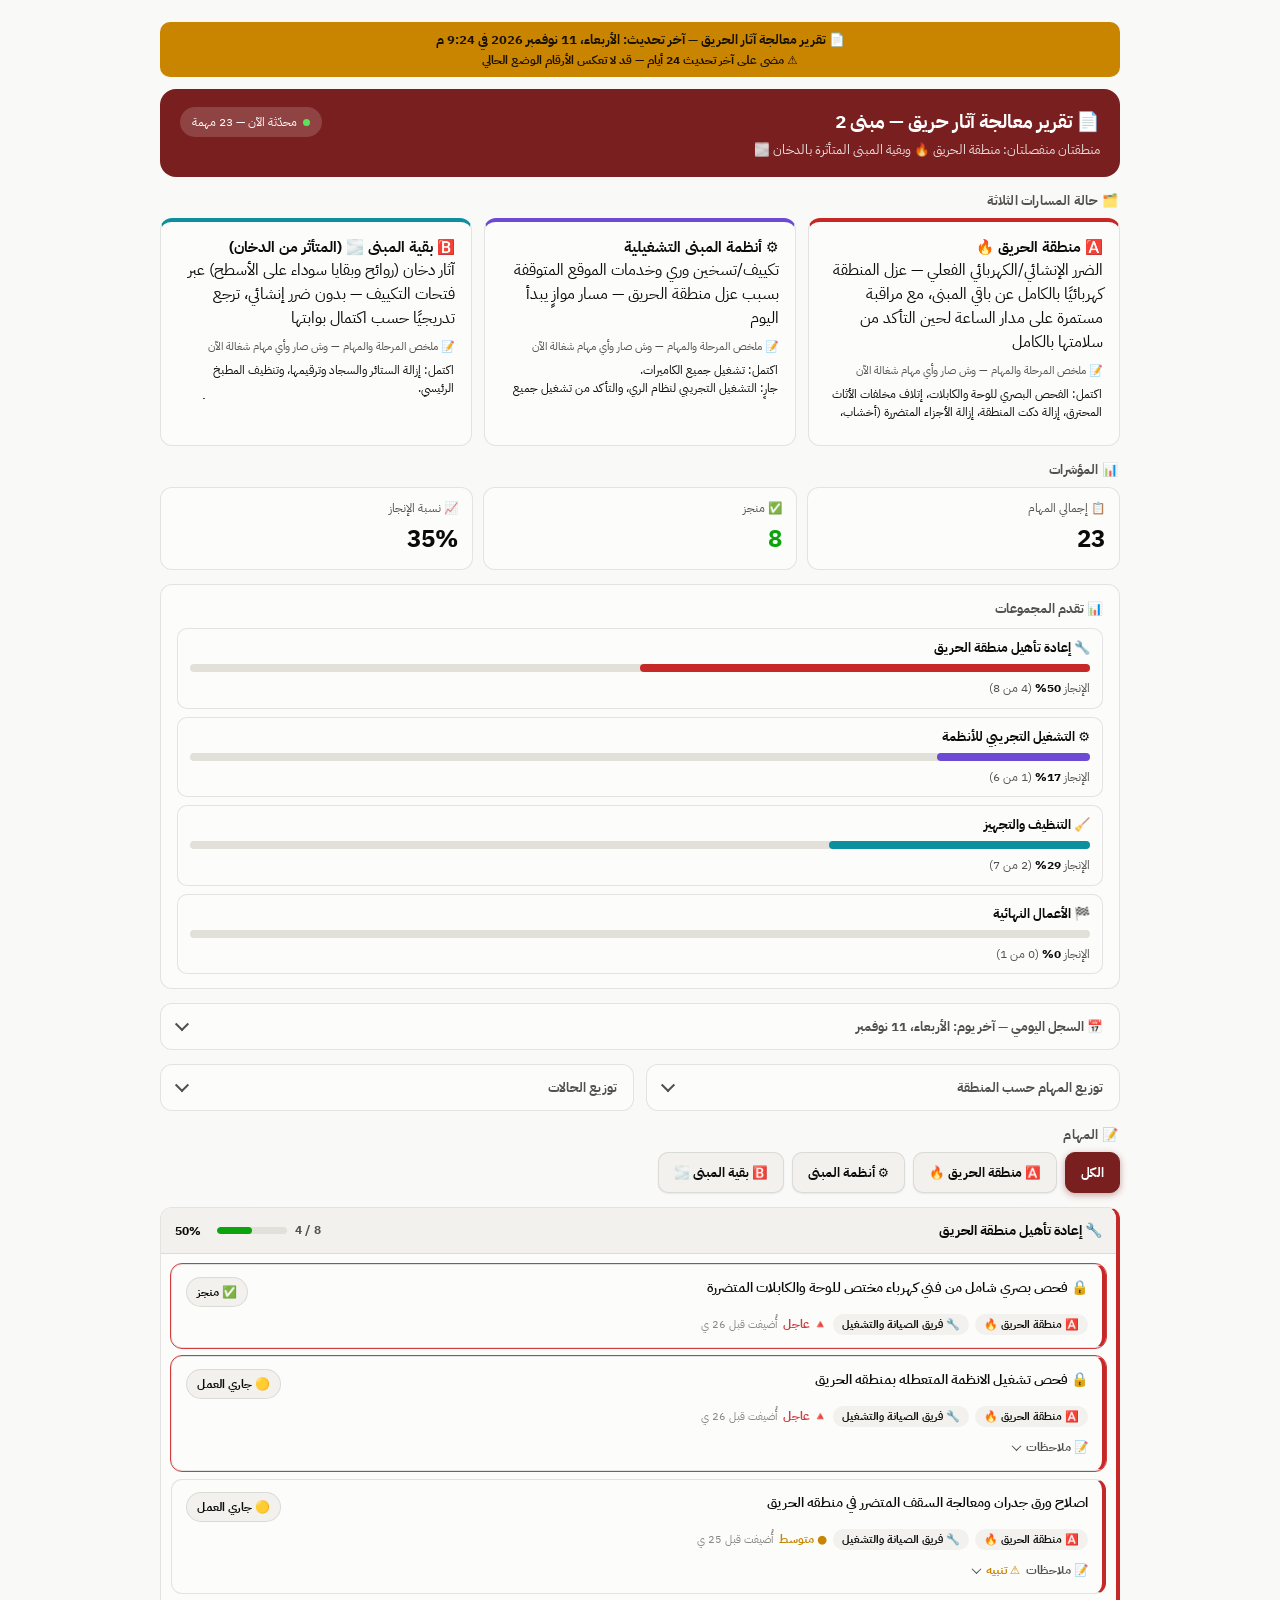
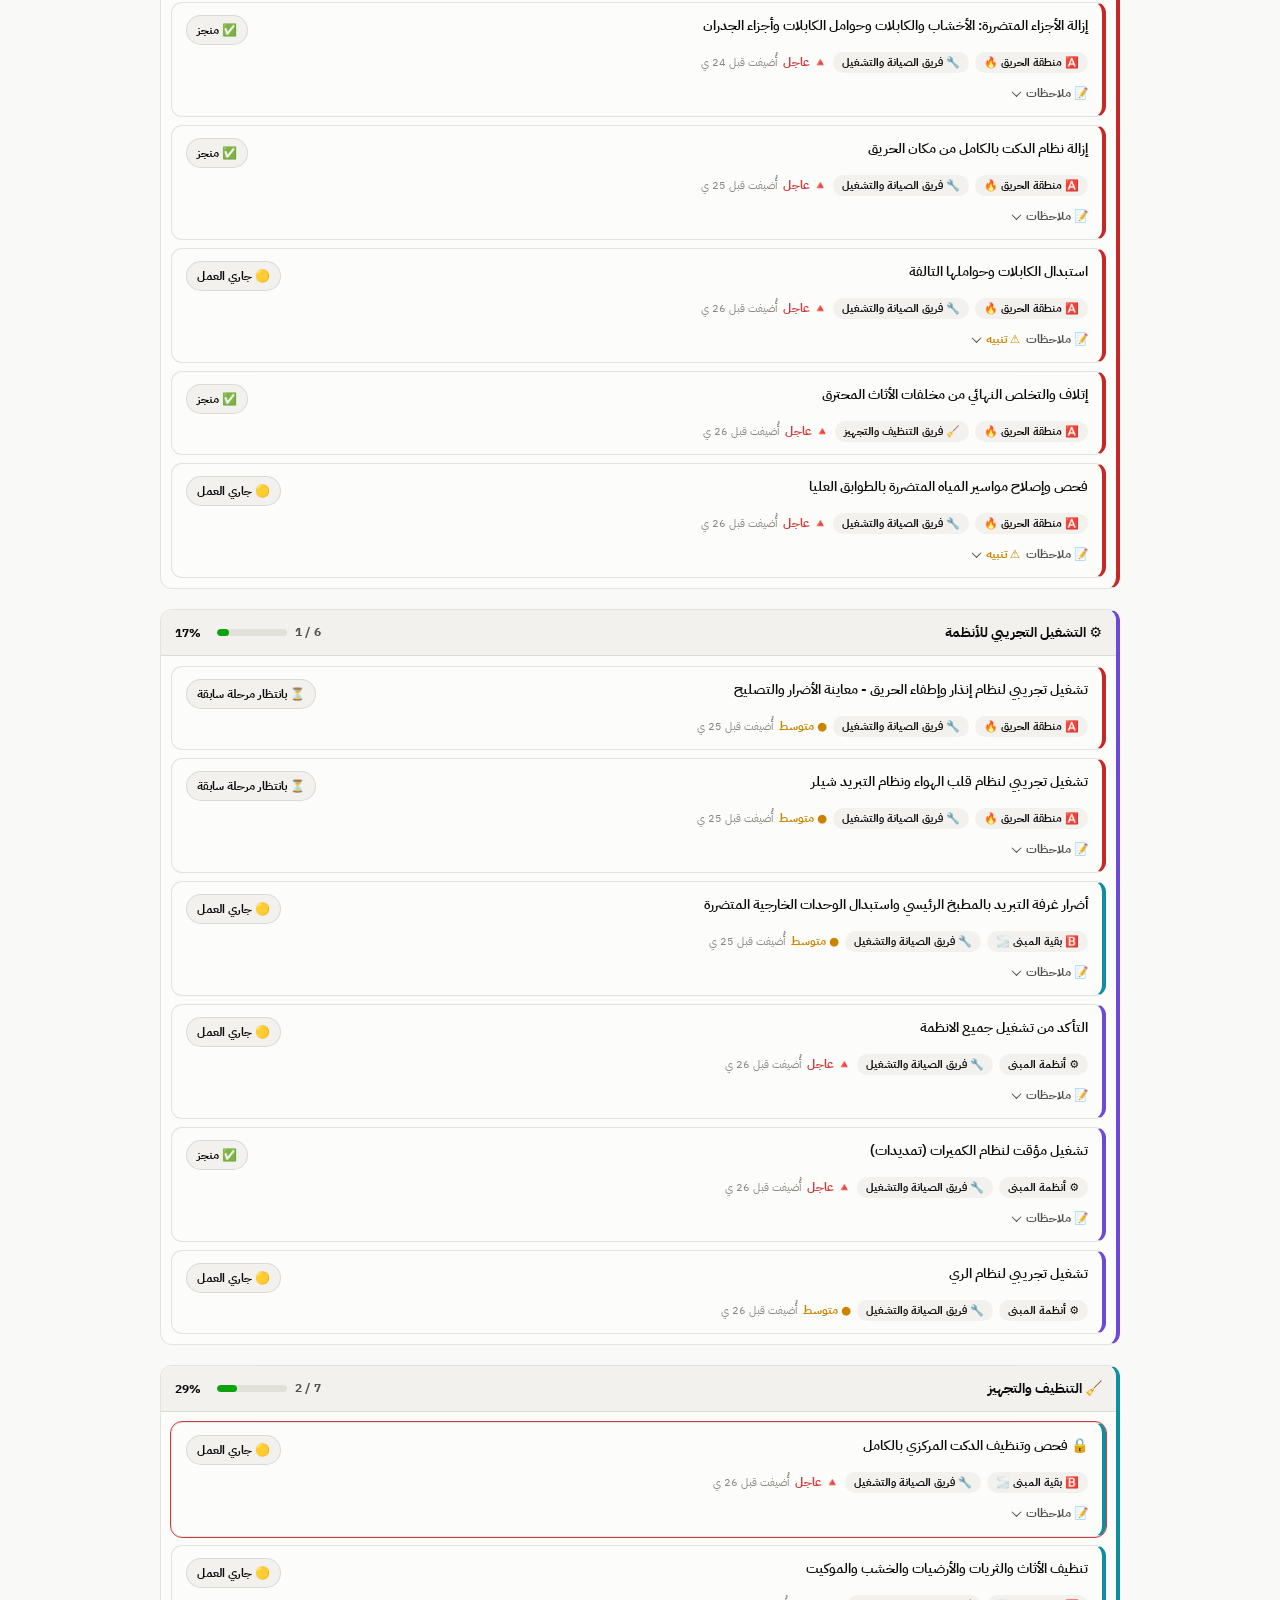
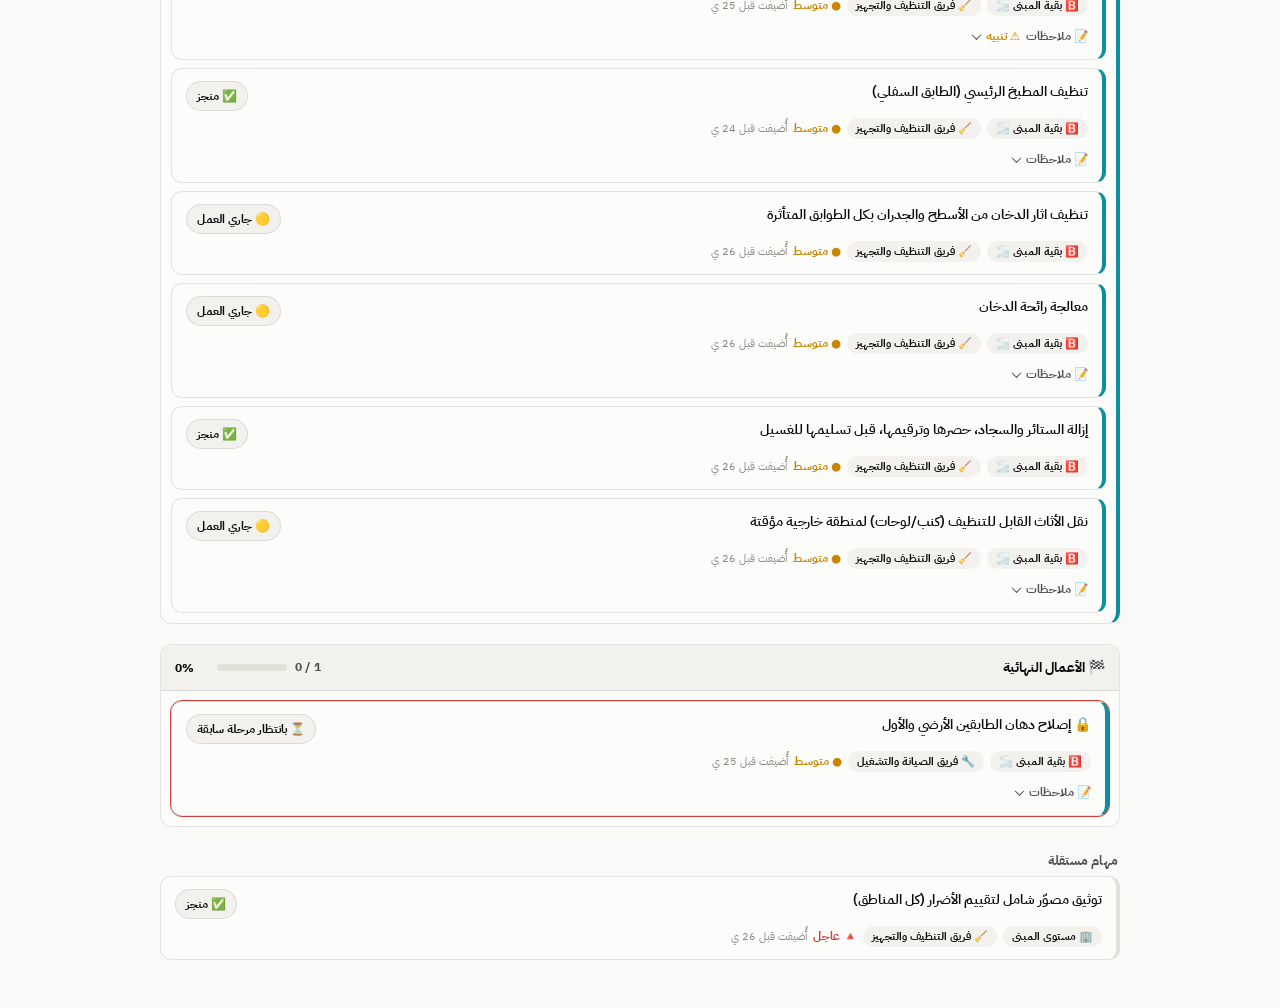
==== commit 9d751caf: "السجل اليومي: فريق فحص الكاميرات Co-Authored-By: Claude Opus 5.5 <noreply@anthropic.com> Claude-Sess" ====
--- a/b2-7f3a9c2e/index.html
+++ b/b2-7f3a9c2e/index.html
@@ -388,7 +388,7 @@
 <link rel="stylesheet" href="https://fonts.googleapis.com/css2?family=IBM+Plex+Sans+Arabic:wght@400;600;700;800&display=swap">
 
 <div class="wrap">
-  <div class="report-banner">📄 تقرير معالجة آثار الحريق — آخر تحديث: الأربعاء، 11 نوفمبر 2026 في 9:13 م</div>
+  <div class="report-banner">📄 تقرير معالجة آثار الحريق — آخر تحديث: الأربعاء، 11 نوفمبر 2026 في 9:24 م</div>
   <div class="header">
     <div>
       <h1>📄 تقرير معالجة آثار حريق — مبنى 2</h1>
@@ -531,7 +531,7 @@
 
   /* ====== بيانات مجمّدة — تُولَّد آليًا، لا تُحرَّر يدويًا ====== */
   /* ==DATA_START== */
-  var FROZEN_DATA = {"tasks":[{"id":"46fj875eahgigzzihk7i","createdAt":"2026-11-10T12:26:58.703Z","description":"اصلاح ورق جدران ومعالجة السقف المتضرر في منطقه الحريق","gate":false,"notes":"تغيير كامل السقف المستعار المتضرر\n📍 11 نوفمبر: غُسل الموقع المتضرر بالكامل بمعدات متخصصة، وبدأ فريق مختص إصلاح الجدار والسقف\n⚠️ التكسير مولِّد للغبار — يسبق تنظيف الأثاث والثريات ولا يوازيه","parentId":"grp_fire","priority":"medium","status":"progress","team":"maint","updatedAt":"2026-11-11T18:15:00.000Z","zone":"a"},{"id":"8titlaaqpwxwoxrxp4vf","createdAt":"2026-11-10T12:31:53.825Z","description":"تشغيل تجريبي لنظام إنذار وإطفاء الحريق - معاينة الأضرار والتصليح","gate":false,"notes":"","parentId":"grp_commission","priority":"medium","status":"pending","team":"maint","updatedAt":"2026-11-11T18:15:00.000Z","zone":"a"},{"id":"9xr8tcp5jzvvual72fim","createdAt":"2026-11-10T12:31:14.678Z","description":"تشغيل تجريبي لنظام قلب الهواء ونظام التبريد شيلر","gate":false,"notes":"بالطابق الارضي والقبو","parentId":"grp_commission","priority":"medium","status":"pending","team":"maint","zone":"a"},{"id":"grp_clean","createdAt":"2026-11-10T19:30:02.000Z","description":"🧹 التنظيف والتجهيز","gate":false,"isParent":true,"notes":"","orderIdx":3,"priority":"medium","status":"progress","team":"cleaning","zone":"b"},{"id":"grp_commission","createdAt":"2026-11-10T19:30:01.000Z","description":"⚙️ التشغيل التجريبي للأنظمة","gate":false,"isParent":true,"notes":"","orderIdx":2,"priority":"urgent","status":"progress","team":"maint","zone":"c"},{"id":"grp_final","createdAt":"2026-11-10T19:30:03.000Z","description":"🏁 الأعمال النهائية","gate":false,"isParent":true,"notes":"","orderIdx":4,"priority":"normal","status":"pending","team":"maint","zone":"building"},{"id":"grp_fire","createdAt":"2026-11-10T19:30:00.000Z","description":"🔧 إعادة تأهيل منطقة الحريق","gate":false,"isParent":true,"notes":"","orderIdx":1,"priority":"urgent","status":"progress","team":"maint","zone":"a"},{"id":"hof15dhohl11w09v7ybn","createdAt":"2026-11-10T12:29:47.318Z","description":"أضرار غرفة التبريد بالمطبخ الرئيسي واستبدال الوحدات الخارجية المتضررة","gate":false,"notes":"بانتظار اعتماد الاستبدال","parentId":"grp_commission","priority":"medium","status":"progress","team":"maint","updatedAt":"2026-11-11T18:15:00.000Z","zone":"b"},{"id":"i2hwaeiicgw0v4ilblxt","createdAt":"2026-11-10T12:27:52.547Z","description":"إصلاح دهان الطابقين الأرضي والأول","gate":true,"notes":"الأعمال النهائية — تأتي بالمرحلة الأخيرة من الأعمال","parentId":"grp_final","priority":"medium","status":"pending","team":"maint","zone":"b"},{"id":"ijd3lh26sj6hbdhluf1z","createdAt":"2026-11-10T08:30:23.980Z","description":"التأكد من تشغيل جميع الانظمة","gate":false,"notes":"مطلوب اختبار لكل نظام \nالتبريد، الشفط، التكييف، التسخين ، الري ، مولد الكهرباء  وجميع الانظمة الاخرى","parentId":"grp_commission","priority":"urgent","status":"progress","team":"maint","updatedAt":"2026-11-10T08:37:25.132Z","zone":"c"},{"id":"new_damaged_removal","createdAt":"2026-11-11T18:15:00.000Z","description":"إزالة الأجزاء المتضررة: الأخشاب والكابلات وحوامل الكابلات وأجزاء الجدران","gate":false,"notes":"📍 11 نوفمبر — تمهيدًا لاستكمال أعمال التنظيف والإصلاح","parentId":"grp_fire","priority":"urgent","status":"done","team":"maint","updatedAt":"2026-11-11T18:15:00.000Z","zone":"a"},{"id":"new_duct_removal","createdAt":"2026-11-10T19:30:10.000Z","description":"إزالة نظام الدكت بالكامل من مكان الحريق","gate":false,"notes":"✅ أُزيل دكت منطقة الحريق بالكامل (10 نوفمبر) قبل بدء تنظيف الدكت المركزي","parentId":"grp_fire","priority":"urgent","status":"done","team":"maint","updatedAt":"2026-11-11T18:15:00.000Z","zone":"a"},{"id":"new_furniture_clean","createdAt":"2026-11-10T19:30:11.000Z","description":"تنظيف الأثاث والثريات والأرضيات والخشب والموكيت","gate":false,"notes":"📍 11 نوفمبر: نُظّفت أرضيات الطابقين الأرضي والأول، ومفروشات وأرضيات جميع غرف الجناح الثاني بالطابق الأول — شركة تنظيف متخصصة\n⚠️ مفروشات الجناح الثاني نُظّفت في نفس يوم فكّ مجاري الهواء فيه: تُعاد معاينتها بعد انتهاء أعمال الدكت هناك وقبل اعتماد التنظيف كمنجز","parentId":"grp_clean","priority":"medium","status":"progress","team":"cleaning","updatedAt":"2026-11-11T18:15:00.000Z","zone":"b"},{"id":"new_kitchen_clean","createdAt":"2026-11-11T18:15:01.000Z","description":"تنظيف المطبخ الرئيسي (الطابق السفلي)","gate":false,"notes":"📍 11 نوفمبر","parentId":"grp_clean","priority":"medium","status":"done","team":"cleaning","updatedAt":"2026-11-11T18:15:01.000Z","zone":"b"},{"id":"seed_a1","createdAt":"2026-11-09T13:44:00.000Z","description":"فحص بصري شامل من فني كهرباء مختص للوحة والكابلات المتضررة","gate":true,"notes":"","parentId":"grp_fire","priority":"urgent","status":"done","team":"maint","updatedAt":"2026-11-09T21:37:48.068Z","zone":"a"},{"id":"seed_a2","createdAt":"2026-11-09T13:44:01.000Z","description":"فحص تشغيل الانظمة المتعطله بمنطقه الحريق","gate":true,"notes":"لا يُعاد تشغيل أي نظام متعطل قبل الفحص\nإعادة التمديدات الكهربائية وإصلاحها · نظام التبريد والثلاجات · نظام الإنارة في المنطقة المتضررة · نظام التدفئة · نظام الري · نظام إنذار وإطفاء الحريق\n📍 تشغيل جزئي لكهرباء المبنى (10 نوفمبر)","parentId":"grp_fire","priority":"urgent","status":"progress","team":"maint","updatedAt":"2026-11-11T18:15:00.000Z","zone":"a"},{"id":"seed_a3","createdAt":"2026-11-09T13:44:02.000Z","description":"استبدال الكابلات وحواملها التالفة","gate":false,"notes":"📍 11 نوفمبر: أُزيلت الكابلات وحواملها المتضررة تمهيدًا للتركيب الجديد · فريق إضافي متخصص لتسريع الكهرباء والسباكة\n⚠️ لا تُغذَّى أي دائرة قبل إيقاف تسريبات المياه وتجفيف المنطقة واعتماد الفحص","parentId":"grp_fire","priority":"urgent","status":"progress","team":"maint","updatedAt":"2026-11-11T18:15:00.000Z","zone":"a"},{"id":"seed_b1","createdAt":"2026-11-09T13:44:13.000Z","description":"فحص وتنظيف الدكت المركزي بالكامل","gate":true,"notes":"📍 11 نوفمبر (الطابق الأول): نُظّفت مجاري الهواء في الجناح الأساسي، وفُكّت مجاري الجناح الثاني — شركة متخصصة بتنظيف مجاري الهواء","parentId":"grp_clean","priority":"urgent","status":"progress","team":"maint","updatedAt":"2026-11-11T18:15:00.000Z","zone":"b"},{"id":"seed_b2","createdAt":"2026-11-09T13:44:14.000Z","description":"تنظيف اثار الدخان من الأسطح والجدران بكل الطوابق المتأثرة","gate":false,"notes":"","parentId":"grp_clean","priority":"medium","status":"progress","team":"cleaning","updatedAt":"2026-11-09T22:21:24.665Z","zone":"b"},{"id":"seed_b3","createdAt":"2026-11-09T13:44:15.000Z","description":"معالجة رائحة الدخان","gate":false,"notes":"تم انجاز 90% تقريبا","parentId":"grp_clean","priority":"medium","status":"progress","team":"cleaning","updatedAt":"2026-11-11T17:31:27.840Z","zone":"b"},{"id":"seed_c4","createdAt":"2026-11-09T13:44:09.000Z","description":"تشغيل مؤقت لنظام الكميرات (تمديدات)","gate":false,"notes":"📍 تم تشغيل جميع الكاميرات (10 نوفمبر)","parentId":"grp_commission","priority":"urgent","status":"done","team":"maint","updatedAt":"2026-11-10T20:39:44.668Z","zone":"c"},{"id":"seed_c5","createdAt":"2026-11-09T13:44:10.000Z","description":"تشغيل تجريبي لنظام الري","gate":false,"notes":"","parentId":"grp_commission","priority":"medium","status":"progress","team":"maint","updatedAt":"2026-11-10T20:42:42.731Z","zone":"c"},{"id":"seed_p1_1","createdAt":"2026-11-09T16:42:00.000Z","description":"توثيق مصوّر شامل لتقييم الأضرار (كل المناطق)","gate":false,"notes":"","priority":"urgent","status":"done","team":"cleaning","updatedAt":"2026-11-11T18:15:00.000Z","zone":"building"},{"id":"seed_p2_1","createdAt":"2026-11-09T16:42:01.000Z","description":"إتلاف والتخلص النهائي من مخلفات الأثاث المحترق","gate":false,"notes":"","parentId":"grp_fire","priority":"urgent","status":"done","team":"cleaning","updatedAt":"2026-11-11T18:15:00.000Z","zone":"a"},{"id":"seed_p4_1","createdAt":"2026-11-09T16:42:02.000Z","description":"فحص وإصلاح مواسير المياه المتضررة بالطوابق العليا","gate":false,"notes":"اكتُشفت أثناء التقييم — يوجد تهريب مياه بأكثر من موقع\nيشمل مشاكل السباكة والمواسير الخاصة بنظام التدفئة\n⚠️ شرط سابق لإعادة التغذية الكهربائية في المنطقة نفسها","parentId":"grp_fire","priority":"urgent","status":"progress","team":"maint","updatedAt":"2026-11-11T18:15:00.000Z","zone":"a"},{"id":"seed_p6_1","createdAt":"2026-11-09T16:42:04.000Z","description":"إزالة الستائر والسجاد، حصرها وترقيمها، قبل تسليمها للغسيل","gate":false,"notes":"","parentId":"grp_clean","priority":"medium","status":"done","team":"cleaning","updatedAt":"2026-11-11T18:15:00.000Z","zone":"b"},{"id":"seed_p7_1","createdAt":"2026-11-09T16:42:06.000Z","description":"نقل الأثاث القابل للتنظيف (كنب/لوحات) لمنطقة خارجية مؤقتة","gate":false,"notes":"بالتوازي مع بقية الأعمال","parentId":"grp_clean","priority":"medium","status":"progress","team":"cleaning","updatedAt":"2026-11-11T18:15:00.000Z","zone":"b"},{"id":"seed_p8_1","createdAt":"2026-11-09T16:42:08.000Z","description":"غسيل ودهان المبنى بالكامل + إعادة تركيب الستائر/السجاد/الأثاث + تشغيل تجريبي نهائي شامل","gate":false,"notes":"⏳ ينتظر: اكتمال كل مهام منطقة أ + الأنظمة التشغيلية + تنظيف الدكت — هذه الخطوة هي المسار الحرج النهائي لكل المشروع","parentId":"grp_final","priority":"urgent","status":"deferred","team":"maint","updatedAt":"2026-11-09T22:17:53.706Z","zone":"building"}],"meta":{"dailylog":{"2026-11-11":{"done":["إزالة الأجزاء المتضررة في موقع الحريق: الأخشاب، والكابلات وحواملها، وأجزاء من الجدران","الطابق الأول: تنظيف مجاري الهواء في الجناح الأساسي، وفكّها في الجناح الثاني، وتنظيف مفروشات وأرضيات جميع غرف الجناح الثاني","تنظيف أرضيات الطابقين الأول والأرضي من الأوساخ المتراكمة، وتنظيف المطبخ الرئيسي بالطابق السفلي","غسل الموقع المتضرر بالكامل بمعدات متخصصة"],"end":"6:45 م","next":"الخميس 12 نوفمبر — 8:00 ص","teams":"شركة تنظيف الأرضيات والمفروشات (8:30 ص) · شركة تنظيف مجاري الهواء (9:00 ص) · فريق إصلاح الجدار والسقف"}},"gates":{"civilDefense":true,"ductCleaning":false,"electricalSafety":false,"fireAlarmCert":false},"incident":{"startedAt":"2026-11-09T11:49:00.000Z","targetDays":7},"owners":{"a":"","b":"","c":"عماد"},"schedule":{},"summaries":{"a":"اكتمل: الفحص البصري للوحة والكابلات، إتلاف مخلفات الأثاث المحترق، إزالة دكت المنطقة، إزالة الأجزاء المتضررة (أخشاب، كابلات وحواملها، أجزاء جدران)، وغسل الموقع بالكامل.\nجارٍ: استبدال الكابلات وحواملها، إصلاح الجدار والسقف، فحص تشغيل الأنظمة المتعطلة، وإصلاح مواسير المياه.\nتسلسل إلزامي: إنهاء إصلاح المواسير وتجفيف المنطقة قبل إعادة تغذية أي دائرة كهربائية.","b":"اكتمل: إزالة الستائر والسجاد وترقيمها، وتنظيف المطبخ الرئيسي.\nجارٍ: تنظيف مجاري الهواء (الجناح الأساسي بالطابق الأول نُظّف، والجناح الثاني فُكّ)، تنظيف الأرضيات والمفروشات، آثار الدخان على الأسطح والجدران، ومعالجة الرائحة (قرابة 90%).\nانتباه: مفروشات الجناح الثاني تُعاد معاينتها بعد انتهاء أعمال مجاري الهواء فيه.","c":"اكتمل: تشغيل جميع الكاميرات.\nجارٍ: التشغيل التجريبي لنظام الري، والتأكد من تشغيل جميع الأنظمة، وأضرار غرفة التبريد بالمطبخ (بانتظار اعتماد الاستبدال).\nلم يبدأ: نظام إنذار وإطفاء الحريق، وقلب الهواء والتبريد المركزي."},"zones":{"a":2,"b":6,"c":2}},"generatedAt":"2026-11-11T18:13:38.405Z"};
+  var FROZEN_DATA = {"tasks":[{"id":"46fj875eahgigzzihk7i","createdAt":"2026-11-10T12:26:58.703Z","description":"اصلاح ورق جدران ومعالجة السقف المتضرر في منطقه الحريق","gate":false,"notes":"تغيير كامل السقف المستعار المتضرر\n📍 11 نوفمبر: غُسل الموقع المتضرر بالكامل بمعدات متخصصة، وبدأ فريق مختص إصلاح الجدار والسقف\n⚠️ التكسير مولِّد للغبار — يسبق تنظيف الأثاث والثريات ولا يوازيه","parentId":"grp_fire","priority":"medium","status":"progress","team":"maint","updatedAt":"2026-11-11T18:15:00.000Z","zone":"a"},{"id":"8titlaaqpwxwoxrxp4vf","createdAt":"2026-11-10T12:31:53.825Z","description":"تشغيل تجريبي لنظام إنذار وإطفاء الحريق - معاينة الأضرار والتصليح","gate":false,"notes":"","parentId":"grp_commission","priority":"medium","status":"pending","team":"maint","updatedAt":"2026-11-11T18:15:00.000Z","zone":"a"},{"id":"9xr8tcp5jzvvual72fim","createdAt":"2026-11-10T12:31:14.678Z","description":"تشغيل تجريبي لنظام قلب الهواء ونظام التبريد شيلر","gate":false,"notes":"بالطابق الارضي والقبو","parentId":"grp_commission","priority":"medium","status":"pending","team":"maint","zone":"a"},{"id":"grp_clean","createdAt":"2026-11-10T19:30:02.000Z","description":"🧹 التنظيف والتجهيز","gate":false,"isParent":true,"notes":"","orderIdx":3,"priority":"medium","status":"progress","team":"cleaning","zone":"b"},{"id":"grp_commission","createdAt":"2026-11-10T19:30:01.000Z","description":"⚙️ التشغيل التجريبي للأنظمة","gate":false,"isParent":true,"notes":"","orderIdx":2,"priority":"urgent","status":"progress","team":"maint","zone":"c"},{"id":"grp_final","createdAt":"2026-11-10T19:30:03.000Z","description":"🏁 الأعمال النهائية","gate":false,"isParent":true,"notes":"","orderIdx":4,"priority":"normal","status":"pending","team":"maint","zone":"building"},{"id":"grp_fire","createdAt":"2026-11-10T19:30:00.000Z","description":"🔧 إعادة تأهيل منطقة الحريق","gate":false,"isParent":true,"notes":"","orderIdx":1,"priority":"urgent","status":"progress","team":"maint","zone":"a"},{"id":"hof15dhohl11w09v7ybn","createdAt":"2026-11-10T12:29:47.318Z","description":"أضرار غرفة التبريد بالمطبخ الرئيسي واستبدال الوحدات الخارجية المتضررة","gate":false,"notes":"بانتظار اعتماد الاستبدال","parentId":"grp_commission","priority":"medium","status":"progress","team":"maint","updatedAt":"2026-11-11T18:15:00.000Z","zone":"b"},{"id":"i2hwaeiicgw0v4ilblxt","createdAt":"2026-11-10T12:27:52.547Z","description":"إصلاح دهان الطابقين الأرضي والأول","gate":true,"notes":"الأعمال النهائية — تأتي بالمرحلة الأخيرة من الأعمال","parentId":"grp_final","priority":"medium","status":"pending","team":"maint","zone":"b"},{"id":"ijd3lh26sj6hbdhluf1z","createdAt":"2026-11-10T08:30:23.980Z","description":"التأكد من تشغيل جميع الانظمة","gate":false,"notes":"مطلوب اختبار لكل نظام \nالتبريد، الشفط، التكييف، التسخين ، الري ، مولد الكهرباء  وجميع الانظمة الاخرى","parentId":"grp_commission","priority":"urgent","status":"progress","team":"maint","updatedAt":"2026-11-10T08:37:25.132Z","zone":"c"},{"id":"new_damaged_removal","createdAt":"2026-11-11T18:15:00.000Z","description":"إزالة الأجزاء المتضررة: الأخشاب والكابلات وحوامل الكابلات وأجزاء الجدران","gate":false,"notes":"📍 11 نوفمبر — تمهيدًا لاستكمال أعمال التنظيف والإصلاح","parentId":"grp_fire","priority":"urgent","status":"done","team":"maint","updatedAt":"2026-11-11T18:15:00.000Z","zone":"a"},{"id":"new_duct_removal","createdAt":"2026-11-10T19:30:10.000Z","description":"إزالة نظام الدكت بالكامل من مكان الحريق","gate":false,"notes":"✅ أُزيل دكت منطقة الحريق بالكامل (10 نوفمبر) قبل بدء تنظيف الدكت المركزي","parentId":"grp_fire","priority":"urgent","status":"done","team":"maint","updatedAt":"2026-11-11T18:15:00.000Z","zone":"a"},{"id":"new_furniture_clean","createdAt":"2026-11-10T19:30:11.000Z","description":"تنظيف الأثاث والثريات والأرضيات والخشب والموكيت","gate":false,"notes":"📍 11 نوفمبر: نُظّفت أرضيات الطابقين الأرضي والأول، ومفروشات وأرضيات جميع غرف الجناح الثاني بالطابق الأول — شركة تنظيف متخصصة\n⚠️ مفروشات الجناح الثاني نُظّفت في نفس يوم فكّ مجاري الهواء فيه: تُعاد معاينتها بعد انتهاء أعمال الدكت هناك وقبل اعتماد التنظيف كمنجز","parentId":"grp_clean","priority":"medium","status":"progress","team":"cleaning","updatedAt":"2026-11-11T18:15:00.000Z","zone":"b"},{"id":"new_kitchen_clean","createdAt":"2026-11-11T18:15:01.000Z","description":"تنظيف المطبخ الرئيسي (الطابق السفلي)","gate":false,"notes":"📍 11 نوفمبر","parentId":"grp_clean","priority":"medium","status":"done","team":"cleaning","updatedAt":"2026-11-11T18:15:01.000Z","zone":"b"},{"id":"seed_a1","createdAt":"2026-11-09T13:44:00.000Z","description":"فحص بصري شامل من فني كهرباء مختص للوحة والكابلات المتضررة","gate":true,"notes":"","parentId":"grp_fire","priority":"urgent","status":"done","team":"maint","updatedAt":"2026-11-09T21:37:48.068Z","zone":"a"},{"id":"seed_a2","createdAt":"2026-11-09T13:44:01.000Z","description":"فحص تشغيل الانظمة المتعطله بمنطقه الحريق","gate":true,"notes":"لا يُعاد تشغيل أي نظام متعطل قبل الفحص\nإعادة التمديدات الكهربائية وإصلاحها · نظام التبريد والثلاجات · نظام الإنارة في المنطقة المتضررة · نظام التدفئة · نظام الري · نظام إنذار وإطفاء الحريق\n📍 تشغيل جزئي لكهرباء المبنى (10 نوفمبر)","parentId":"grp_fire","priority":"urgent","status":"progress","team":"maint","updatedAt":"2026-11-11T18:15:00.000Z","zone":"a"},{"id":"seed_a3","createdAt":"2026-11-09T13:44:02.000Z","description":"استبدال الكابلات وحواملها التالفة","gate":false,"notes":"📍 11 نوفمبر: أُزيلت الكابلات وحواملها المتضررة تمهيدًا للتركيب الجديد · فريق إضافي متخصص لتسريع الكهرباء والسباكة\n⚠️ لا تُغذَّى أي دائرة قبل إيقاف تسريبات المياه وتجفيف المنطقة واعتماد الفحص","parentId":"grp_fire","priority":"urgent","status":"progress","team":"maint","updatedAt":"2026-11-11T18:15:00.000Z","zone":"a"},{"id":"seed_b1","createdAt":"2026-11-09T13:44:13.000Z","description":"فحص وتنظيف الدكت المركزي بالكامل","gate":true,"notes":"📍 11 نوفمبر (الطابق الأول): نُظّفت مجاري الهواء في الجناح الأساسي، وفُكّت مجاري الجناح الثاني — شركة متخصصة بتنظيف مجاري الهواء","parentId":"grp_clean","priority":"urgent","status":"progress","team":"maint","updatedAt":"2026-11-11T18:15:00.000Z","zone":"b"},{"id":"seed_b2","createdAt":"2026-11-09T13:44:14.000Z","description":"تنظيف اثار الدخان من الأسطح والجدران بكل الطوابق المتأثرة","gate":false,"notes":"","parentId":"grp_clean","priority":"medium","status":"progress","team":"cleaning","updatedAt":"2026-11-09T22:21:24.665Z","zone":"b"},{"id":"seed_b3","createdAt":"2026-11-09T13:44:15.000Z","description":"معالجة رائحة الدخان","gate":false,"notes":"تم انجاز 90% تقريبا","parentId":"grp_clean","priority":"medium","status":"progress","team":"cleaning","updatedAt":"2026-11-11T17:31:27.840Z","zone":"b"},{"id":"seed_c4","createdAt":"2026-11-09T13:44:09.000Z","description":"تشغيل مؤقت لنظام الكميرات (تمديدات)","gate":false,"notes":"📍 تم تشغيل جميع الكاميرات (10 نوفمبر)","parentId":"grp_commission","priority":"urgent","status":"done","team":"maint","updatedAt":"2026-11-10T20:39:44.668Z","zone":"c"},{"id":"seed_c5","createdAt":"2026-11-09T13:44:10.000Z","description":"تشغيل تجريبي لنظام الري","gate":false,"notes":"","parentId":"grp_commission","priority":"medium","status":"progress","team":"maint","updatedAt":"2026-11-10T20:42:42.731Z","zone":"c"},{"id":"seed_p1_1","createdAt":"2026-11-09T16:42:00.000Z","description":"توثيق مصوّر شامل لتقييم الأضرار (كل المناطق)","gate":false,"notes":"","priority":"urgent","status":"done","team":"cleaning","updatedAt":"2026-11-11T18:15:00.000Z","zone":"building"},{"id":"seed_p2_1","createdAt":"2026-11-09T16:42:01.000Z","description":"إتلاف والتخلص النهائي من مخلفات الأثاث المحترق","gate":false,"notes":"","parentId":"grp_fire","priority":"urgent","status":"done","team":"cleaning","updatedAt":"2026-11-11T18:15:00.000Z","zone":"a"},{"id":"seed_p4_1","createdAt":"2026-11-09T16:42:02.000Z","description":"فحص وإصلاح مواسير المياه المتضررة بالطوابق العليا","gate":false,"notes":"اكتُشفت أثناء التقييم — يوجد تهريب مياه بأكثر من موقع\nيشمل مشاكل السباكة والمواسير الخاصة بنظام التدفئة\n⚠️ شرط سابق لإعادة التغذية الكهربائية في المنطقة نفسها","parentId":"grp_fire","priority":"urgent","status":"progress","team":"maint","updatedAt":"2026-11-11T18:15:00.000Z","zone":"a"},{"id":"seed_p6_1","createdAt":"2026-11-09T16:42:04.000Z","description":"إزالة الستائر والسجاد، حصرها وترقيمها، قبل تسليمها للغسيل","gate":false,"notes":"","parentId":"grp_clean","priority":"medium","status":"done","team":"cleaning","updatedAt":"2026-11-11T18:15:00.000Z","zone":"b"},{"id":"seed_p7_1","createdAt":"2026-11-09T16:42:06.000Z","description":"نقل الأثاث القابل للتنظيف (كنب/لوحات) لمنطقة خارجية مؤقتة","gate":false,"notes":"بالتوازي مع بقية الأعمال","parentId":"grp_clean","priority":"medium","status":"progress","team":"cleaning","updatedAt":"2026-11-11T18:15:00.000Z","zone":"b"},{"id":"seed_p8_1","createdAt":"2026-11-09T16:42:08.000Z","description":"غسيل ودهان المبنى بالكامل + إعادة تركيب الستائر/السجاد/الأثاث + تشغيل تجريبي نهائي شامل","gate":false,"notes":"⏳ ينتظر: اكتمال كل مهام منطقة أ + الأنظمة التشغيلية + تنظيف الدكت — هذه الخطوة هي المسار الحرج النهائي لكل المشروع","parentId":"grp_final","priority":"urgent","status":"deferred","team":"maint","updatedAt":"2026-11-09T22:17:53.706Z","zone":"building"}],"meta":{"dailylog":{"2026-11-11":{"done":["إزالة الأجزاء المتضررة في موقع الحريق: الأخشاب، والكابلات وحواملها، وأجزاء من الجدران","الطابق الأول: تنظيف مجاري الهواء في الجناح الأساسي، وفكّها في الجناح الثاني، وتنظيف مفروشات وأرضيات جميع غرف الجناح الثاني","تنظيف أرضيات الطابقين الأول والأرضي من الأوساخ المتراكمة، وتنظيف المطبخ الرئيسي بالطابق السفلي","غسل الموقع المتضرر بالكامل بمعدات متخصصة"],"end":"6:45 م — وغادر فريق فحص الكاميرات 7:30 م","next":"الخميس 12 نوفمبر — 8:00 ص","teams":"شركة تنظيف الأرضيات والمفروشات (8:30 ص) · شركة تنظيف مجاري الهواء (9:00 ص) · فريق إصلاح الجدار والسقف · فريق فحص الكاميرات"}},"gates":{"civilDefense":true,"ductCleaning":false,"electricalSafety":false,"fireAlarmCert":false},"incident":{"startedAt":"2026-11-09T11:49:00.000Z","targetDays":7},"owners":{"a":"","b":"","c":"عماد"},"schedule":{},"summaries":{"a":"اكتمل: الفحص البصري للوحة والكابلات، إتلاف مخلفات الأثاث المحترق، إزالة دكت المنطقة، إزالة الأجزاء المتضررة (أخشاب، كابلات وحواملها، أجزاء جدران)، وغسل الموقع بالكامل.\nجارٍ: استبدال الكابلات وحواملها، إصلاح الجدار والسقف، فحص تشغيل الأنظمة المتعطلة، وإصلاح مواسير المياه.\nتسلسل إلزامي: إنهاء إصلاح المواسير وتجفيف المنطقة قبل إعادة تغذية أي دائرة كهربائية.","b":"اكتمل: إزالة الستائر والسجاد وترقيمها، وتنظيف المطبخ الرئيسي.\nجارٍ: تنظيف مجاري الهواء (الجناح الأساسي بالطابق الأول نُظّف، والجناح الثاني فُكّ)، تنظيف الأرضيات والمفروشات، آثار الدخان على الأسطح والجدران، ومعالجة الرائحة (قرابة 90%).\nانتباه: مفروشات الجناح الثاني تُعاد معاينتها بعد انتهاء أعمال مجاري الهواء فيه.","c":"اكتمل: تشغيل جميع الكاميرات.\nجارٍ: التشغيل التجريبي لنظام الري، والتأكد من تشغيل جميع الأنظمة، وأضرار غرفة التبريد بالمطبخ (بانتظار اعتماد الاستبدال).\nلم يبدأ: نظام إنذار وإطفاء الحريق، وقلب الهواء والتبريد المركزي."},"zones":{"a":2,"b":6,"c":2}},"generatedAt":"2026-11-11T18:24:00.727Z"};
   /* ==DATA_END== */
   function frozenDoc(p){
     var key = String(p).split("/")[1];
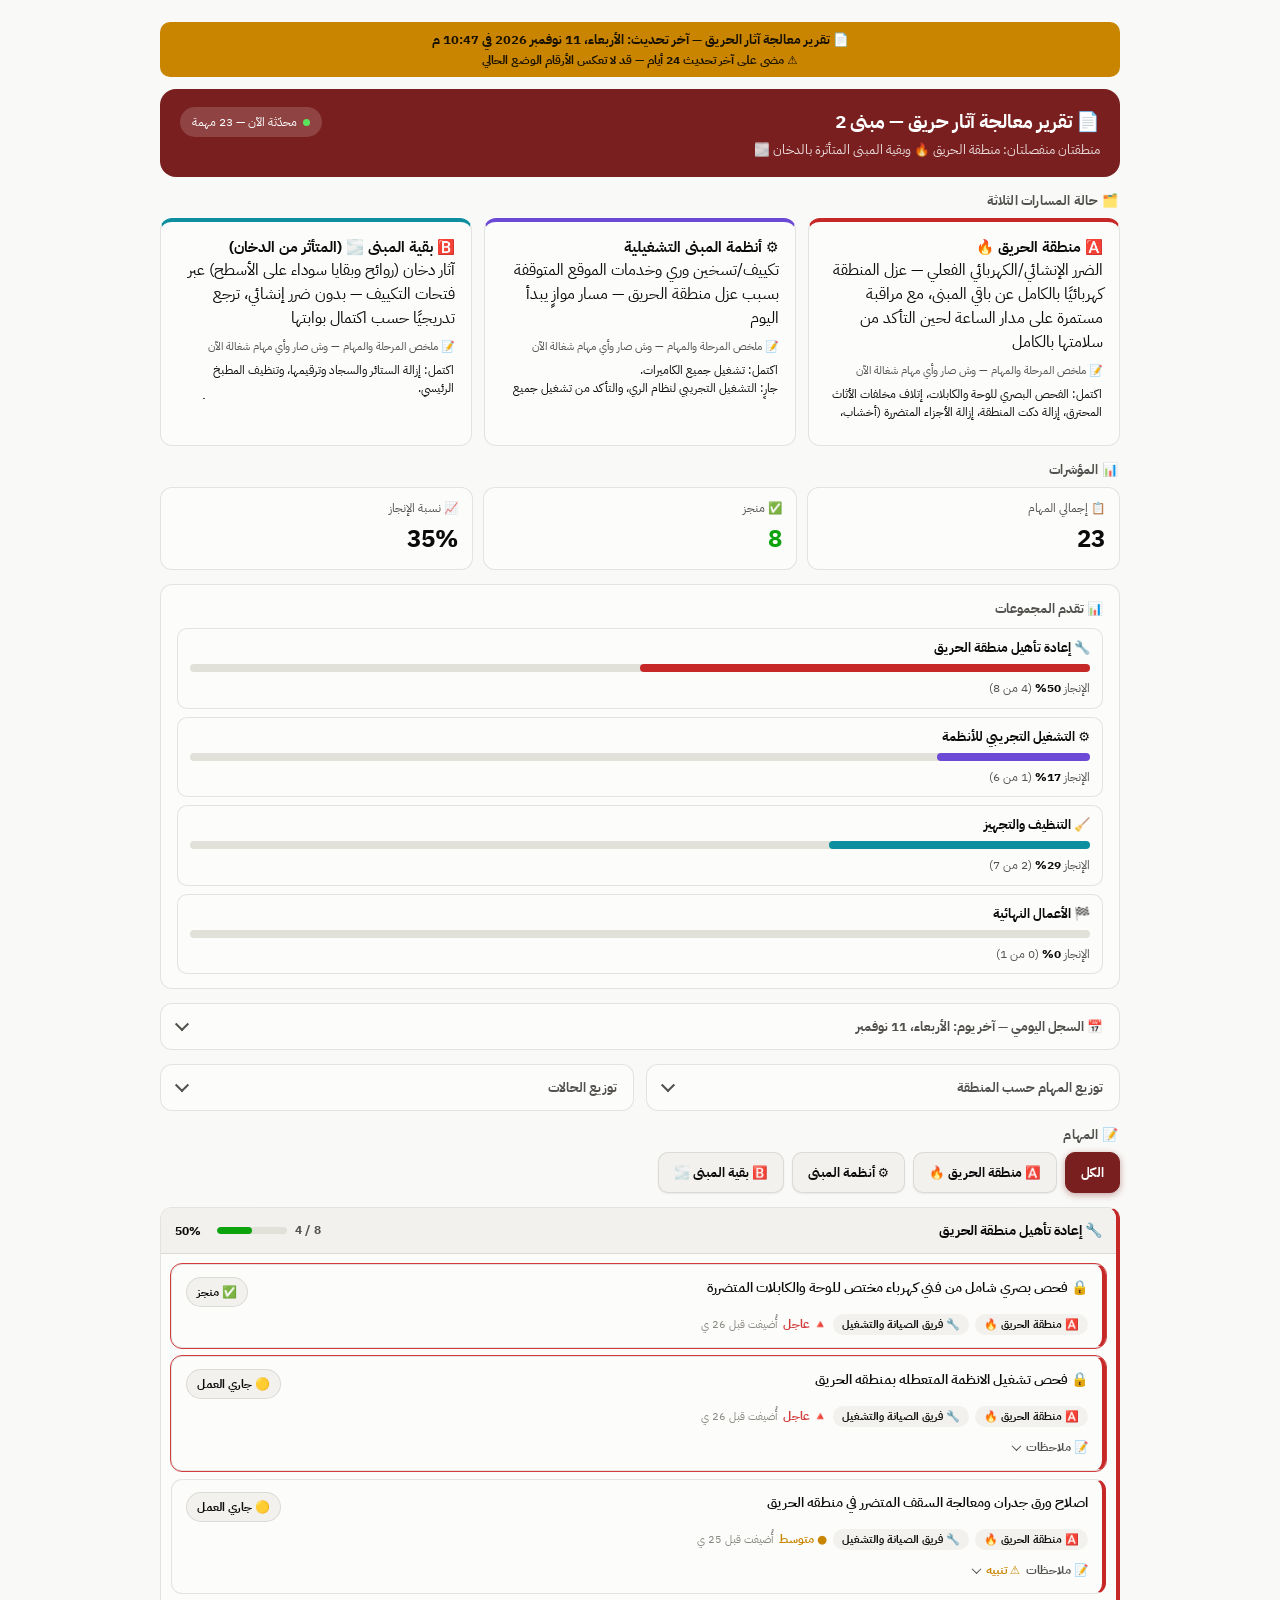
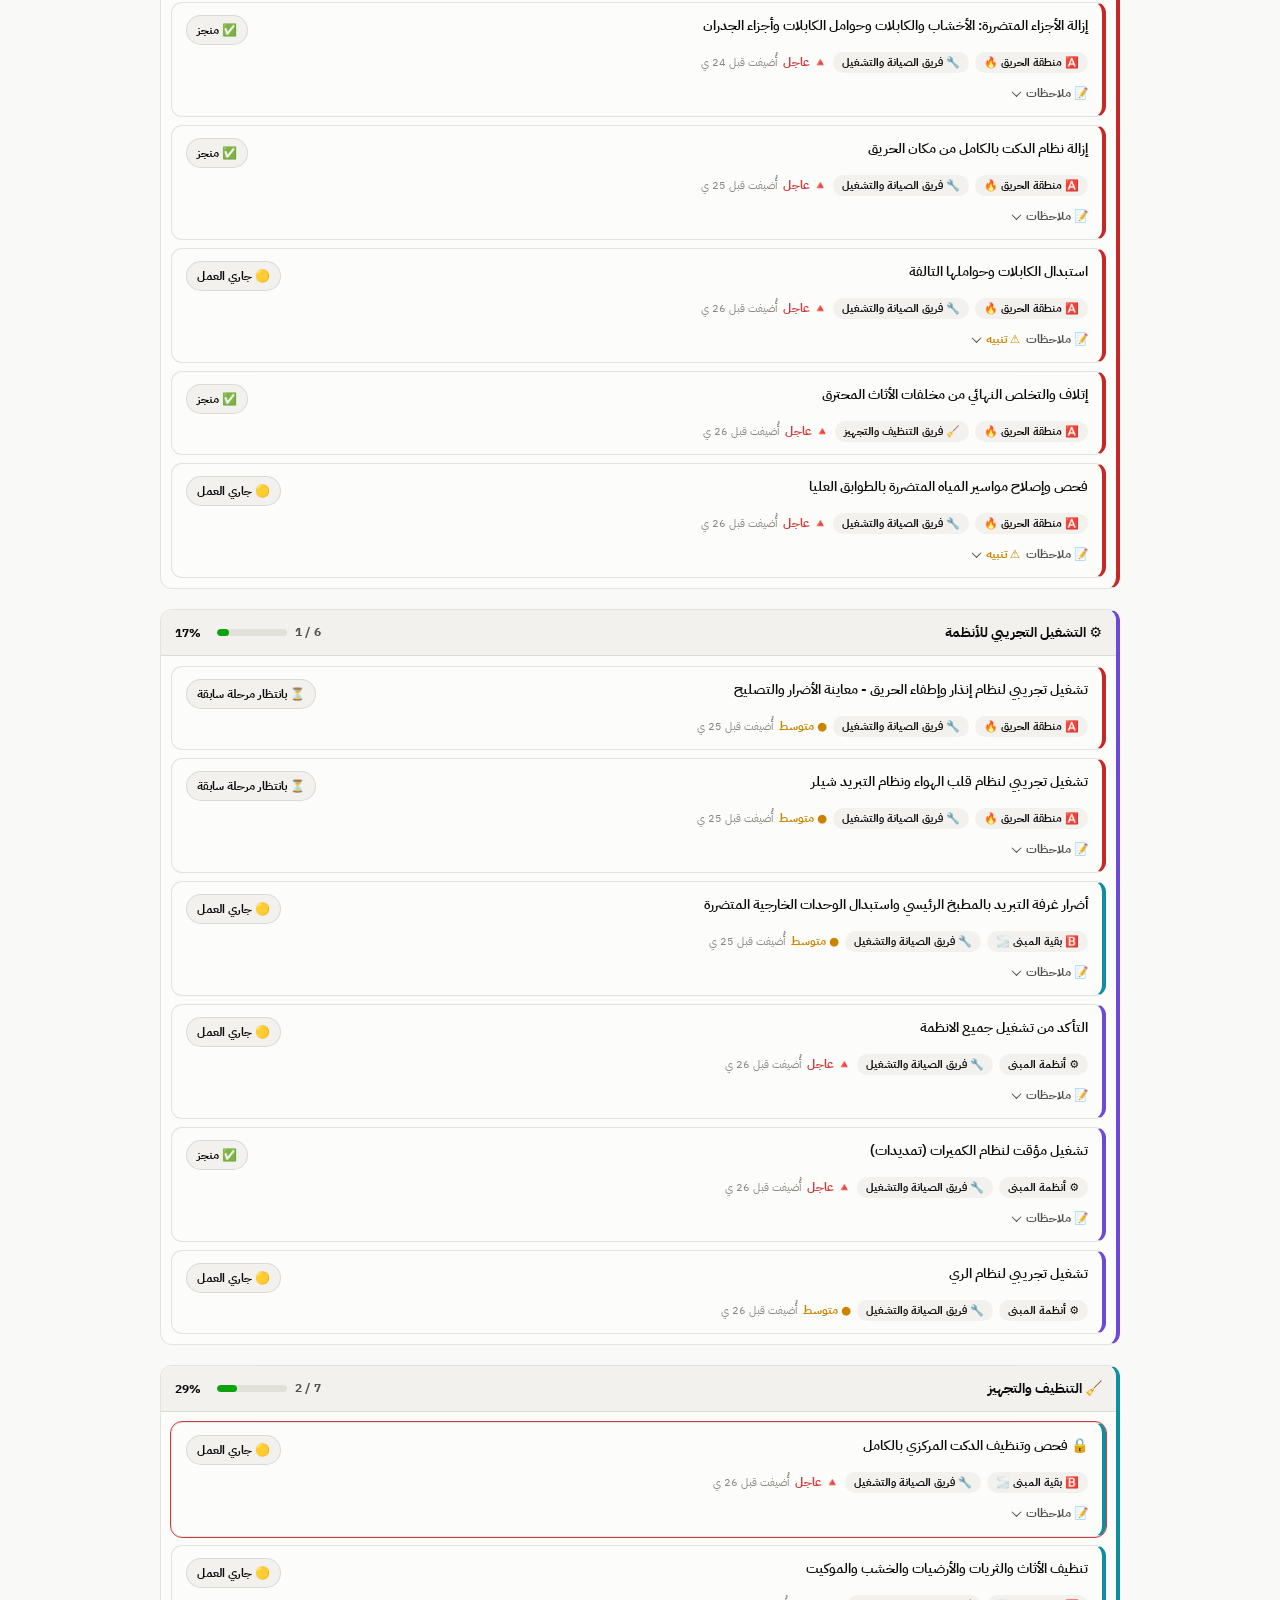
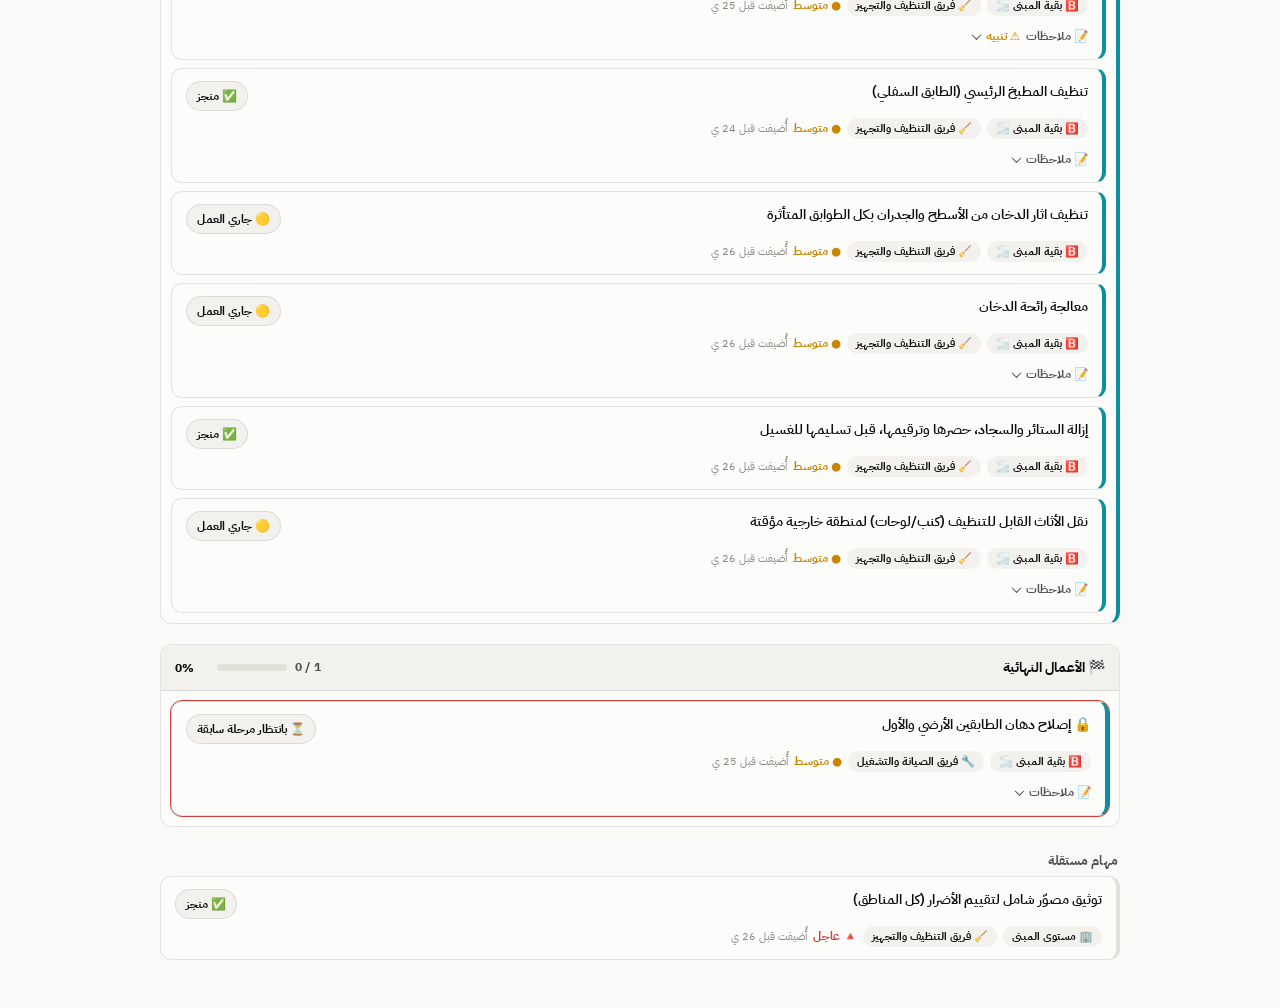
==== commit 91bc675f: "ملاحظات المدير الخاصة (لا تدخل التقرير) Co-Authored-By: Claude Opus 5.5 <noreply@anthropic.com> Clau" ====
--- a/b2-7f3a9c2e/index.html
+++ b/b2-7f3a9c2e/index.html
@@ -141,6 +141,38 @@
   .notes-wrap > summary:hover{color:var(--text)}
   .notes-wrap .warn-dot{color:var(--warning)}
   .notes-wrap .notes{margin-top:6px}
+
+  /* ====== ملاحظات المدير (خاصة) ====== */
+  .mgr-badge{border:1px solid rgba(255,255,255,.45); background:rgba(255,255,255,.12); color:#fff; border-radius:999px; padding:6px 12px; font-size:11.5px; font-weight:800; cursor:pointer; font-family:inherit; white-space:nowrap}
+  .mgr-panel{margin-bottom:14px; border:1.5px dashed var(--accent-2)}
+  .mgr-panel > summary .lock-note{font-size:11px; font-weight:600; color:var(--faint); margin-right:6px}
+  .mgr-nudge{margin:0 0 12px; padding:10px 14px; border-radius:10px; background:color-mix(in srgb, var(--warning) 16%, var(--surface)); border:1px solid var(--warning); font-size:12.5px; font-weight:700; cursor:pointer}
+  .mgr-form{display:grid; gap:7px; padding:10px 0 12px; border-bottom:1px dashed var(--border); margin-bottom:10px}
+  .mgr-form textarea{width:100%; min-height:56px; background:var(--surface-2); border:1px solid var(--border); color:var(--text); border-radius:8px; padding:8px 10px; font-size:13px; font-family:inherit; resize:vertical}
+  .mgr-form .row{display:flex; gap:7px; flex-wrap:wrap}
+  .mgr-form select, .mgr-item select{background:var(--surface-2); border:1px solid var(--border); color:var(--text); border-radius:7px; padding:6px 8px; font-size:12px; font-family:inherit}
+  .mgr-form button{border:none; background:var(--accent-2); color:#fff; border-radius:7px; padding:7px 16px; font-size:12.5px; font-weight:700; cursor:pointer; font-family:inherit}
+  .mgr-cat{font-size:12px; font-weight:800; color:var(--muted); margin:12px 0 6px}
+  .mgr-item{border:1px solid var(--border); border-radius:10px; padding:9px 12px; margin-bottom:7px; background:var(--surface)}
+  .mgr-item.high{border-right:4px solid var(--critical)}
+  .mgr-top{display:flex; justify-content:space-between; gap:8px; align-items:flex-start}
+  .mgr-text{font-size:13px; font-weight:700; line-height:1.7}
+  .mgr-meta{display:flex; gap:6px; flex-wrap:wrap; align-items:center; margin-top:6px; font-size:11px; color:var(--faint)}
+  .mgr-acts{display:flex; gap:5px; flex:0 0 auto}
+  .mgr-acts button{border:1px solid var(--border); background:var(--surface-2); color:var(--text); border-radius:7px; padding:3px 8px; font-size:11px; cursor:pointer; font-family:inherit}
+  .mgr-acts .confirming{border-color:var(--critical); color:var(--critical)}
+  .mgr-study > summary{cursor:pointer; font-size:11.5px; font-weight:700; color:var(--accent-2); margin-top:6px}
+  .mgr-study textarea{width:100%; min-height:70px; margin-top:6px; background:var(--surface-2); border:1px solid var(--border); color:var(--text); border-radius:8px; padding:8px 10px; font-size:12.5px; font-family:inherit}
+  .mgr-study button{margin-top:5px; border:none; background:var(--accent-2); color:#fff; border-radius:7px; padding:5px 12px; font-size:11.5px; font-weight:700; cursor:pointer; font-family:inherit}
+  .mgr-edit{width:100%; min-height:48px; background:var(--surface-2); border:1px solid var(--border); color:var(--text); border-radius:8px; padding:7px 9px; font-size:13px; font-family:inherit}
+  .mgr-empty{font-size:12.5px; color:var(--faint); padding:6px 0}
+  .mgr-meta select{width:auto !important; flex:0 1 auto; min-width:0; padding:3px 6px; font-size:11px; border-radius:999px}
+  .mgr-form .row select{width:auto !important; flex:1 1 130px}
+  .mgr-form .row button{flex:0 0 auto}
+  .mgr-panel > summary .lock-note{display:block; margin:3px 0 0}
+  .mgr-meta span{flex-basis:100%}
+  body.report-mode .mgr-panel, body.report-mode .mgr-badge, body.report-mode .mgr-nudge{display:none !important}
+  @media print{ .mgr-panel, .mgr-badge, .mgr-nudge{display:none !important} }
 
   /* السجل اليومي */
   .log-day{border:1px solid var(--border); border-radius:10px; padding:10px 12px; margin-bottom:9px; background:var(--surface)}
@@ -388,7 +420,7 @@
 <link rel="stylesheet" href="https://fonts.googleapis.com/css2?family=IBM+Plex+Sans+Arabic:wght@400;600;700;800&display=swap">
 
 <div class="wrap">
-  <div class="report-banner">📄 تقرير معالجة آثار الحريق — آخر تحديث: الأربعاء، 11 نوفمبر 2026 في 9:24 م</div>
+  <div class="report-banner">📄 تقرير معالجة آثار الحريق — آخر تحديث: الأربعاء، 11 نوفمبر 2026 في 10:47 م</div>
   <div class="header">
     <div>
       <h1>📄 تقرير معالجة آثار حريق — مبنى 2</h1>
@@ -396,9 +428,26 @@
     </div>
     <div class="head-tools">
       <div class="live"><span class="dot"></span><span id="liveLabel">—</span></div>
+      <button class="mgr-badge" id="mgrBadge" hidden>🔒 ملاحظاتي</button>
       <button class="preview-btn" id="previewBtn" hidden>👁️ معاينة وضع العرض</button>
     </div>
   </div>
+
+  <div class="mgr-nudge" id="mgrNudge" hidden></div>
+  <details class="panel foldable mgr-panel" id="mgrPanel" hidden>
+    <summary><span id="mgrSummary">🔒 ملاحظات المدير — للتقرير الختامي</span><span class="lock-note">خاصة بك — لا تظهر في التقرير ولا لمن يملك الرابط</span></summary>
+    <div class="fold-body">
+      <div class="mgr-form">
+        <textarea id="mgText" placeholder="ملاحظة تستحق الدراسة في نهاية المشروع…"></textarea>
+        <div class="row">
+          <select id="mgCat"></select>
+          <select id="mgPrio"><option value="high">🔴 أهمية عالية</option><option value="med" selected>🟡 أهمية متوسطة</option></select>
+          <button id="mgAdd">➕ تسجيل</button>
+        </div>
+      </div>
+      <div id="mgrList"></div>
+    </div>
+  </details>
 
   <div class="stack">
     <div class="sec-label sec-zones">🗂️ حالة المسارات الثلاثة</div>
@@ -531,7 +580,7 @@
 
   /* ====== بيانات مجمّدة — تُولَّد آليًا، لا تُحرَّر يدويًا ====== */
   /* ==DATA_START== */
-  var FROZEN_DATA = {"tasks":[{"id":"46fj875eahgigzzihk7i","createdAt":"2026-11-10T12:26:58.703Z","description":"اصلاح ورق جدران ومعالجة السقف المتضرر في منطقه الحريق","gate":false,"notes":"تغيير كامل السقف المستعار المتضرر\n📍 11 نوفمبر: غُسل الموقع المتضرر بالكامل بمعدات متخصصة، وبدأ فريق مختص إصلاح الجدار والسقف\n⚠️ التكسير مولِّد للغبار — يسبق تنظيف الأثاث والثريات ولا يوازيه","parentId":"grp_fire","priority":"medium","status":"progress","team":"maint","updatedAt":"2026-11-11T18:15:00.000Z","zone":"a"},{"id":"8titlaaqpwxwoxrxp4vf","createdAt":"2026-11-10T12:31:53.825Z","description":"تشغيل تجريبي لنظام إنذار وإطفاء الحريق - معاينة الأضرار والتصليح","gate":false,"notes":"","parentId":"grp_commission","priority":"medium","status":"pending","team":"maint","updatedAt":"2026-11-11T18:15:00.000Z","zone":"a"},{"id":"9xr8tcp5jzvvual72fim","createdAt":"2026-11-10T12:31:14.678Z","description":"تشغيل تجريبي لنظام قلب الهواء ونظام التبريد شيلر","gate":false,"notes":"بالطابق الارضي والقبو","parentId":"grp_commission","priority":"medium","status":"pending","team":"maint","zone":"a"},{"id":"grp_clean","createdAt":"2026-11-10T19:30:02.000Z","description":"🧹 التنظيف والتجهيز","gate":false,"isParent":true,"notes":"","orderIdx":3,"priority":"medium","status":"progress","team":"cleaning","zone":"b"},{"id":"grp_commission","createdAt":"2026-11-10T19:30:01.000Z","description":"⚙️ التشغيل التجريبي للأنظمة","gate":false,"isParent":true,"notes":"","orderIdx":2,"priority":"urgent","status":"progress","team":"maint","zone":"c"},{"id":"grp_final","createdAt":"2026-11-10T19:30:03.000Z","description":"🏁 الأعمال النهائية","gate":false,"isParent":true,"notes":"","orderIdx":4,"priority":"normal","status":"pending","team":"maint","zone":"building"},{"id":"grp_fire","createdAt":"2026-11-10T19:30:00.000Z","description":"🔧 إعادة تأهيل منطقة الحريق","gate":false,"isParent":true,"notes":"","orderIdx":1,"priority":"urgent","status":"progress","team":"maint","zone":"a"},{"id":"hof15dhohl11w09v7ybn","createdAt":"2026-11-10T12:29:47.318Z","description":"أضرار غرفة التبريد بالمطبخ الرئيسي واستبدال الوحدات الخارجية المتضررة","gate":false,"notes":"بانتظار اعتماد الاستبدال","parentId":"grp_commission","priority":"medium","status":"progress","team":"maint","updatedAt":"2026-11-11T18:15:00.000Z","zone":"b"},{"id":"i2hwaeiicgw0v4ilblxt","createdAt":"2026-11-10T12:27:52.547Z","description":"إصلاح دهان الطابقين الأرضي والأول","gate":true,"notes":"الأعمال النهائية — تأتي بالمرحلة الأخيرة من الأعمال","parentId":"grp_final","priority":"medium","status":"pending","team":"maint","zone":"b"},{"id":"ijd3lh26sj6hbdhluf1z","createdAt":"2026-11-10T08:30:23.980Z","description":"التأكد من تشغيل جميع الانظمة","gate":false,"notes":"مطلوب اختبار لكل نظام \nالتبريد، الشفط، التكييف، التسخين ، الري ، مولد الكهرباء  وجميع الانظمة الاخرى","parentId":"grp_commission","priority":"urgent","status":"progress","team":"maint","updatedAt":"2026-11-10T08:37:25.132Z","zone":"c"},{"id":"new_damaged_removal","createdAt":"2026-11-11T18:15:00.000Z","description":"إزالة الأجزاء المتضررة: الأخشاب والكابلات وحوامل الكابلات وأجزاء الجدران","gate":false,"notes":"📍 11 نوفمبر — تمهيدًا لاستكمال أعمال التنظيف والإصلاح","parentId":"grp_fire","priority":"urgent","status":"done","team":"maint","updatedAt":"2026-11-11T18:15:00.000Z","zone":"a"},{"id":"new_duct_removal","createdAt":"2026-11-10T19:30:10.000Z","description":"إزالة نظام الدكت بالكامل من مكان الحريق","gate":false,"notes":"✅ أُزيل دكت منطقة الحريق بالكامل (10 نوفمبر) قبل بدء تنظيف الدكت المركزي","parentId":"grp_fire","priority":"urgent","status":"done","team":"maint","updatedAt":"2026-11-11T18:15:00.000Z","zone":"a"},{"id":"new_furniture_clean","createdAt":"2026-11-10T19:30:11.000Z","description":"تنظيف الأثاث والثريات والأرضيات والخشب والموكيت","gate":false,"notes":"📍 11 نوفمبر: نُظّفت أرضيات الطابقين الأرضي والأول، ومفروشات وأرضيات جميع غرف الجناح الثاني بالطابق الأول — شركة تنظيف متخصصة\n⚠️ مفروشات الجناح الثاني نُظّفت في نفس يوم فكّ مجاري الهواء فيه: تُعاد معاينتها بعد انتهاء أعمال الدكت هناك وقبل اعتماد التنظيف كمنجز","parentId":"grp_clean","priority":"medium","status":"progress","team":"cleaning","updatedAt":"2026-11-11T18:15:00.000Z","zone":"b"},{"id":"new_kitchen_clean","createdAt":"2026-11-11T18:15:01.000Z","description":"تنظيف المطبخ الرئيسي (الطابق السفلي)","gate":false,"notes":"📍 11 نوفمبر","parentId":"grp_clean","priority":"medium","status":"done","team":"cleaning","updatedAt":"2026-11-11T18:15:01.000Z","zone":"b"},{"id":"seed_a1","createdAt":"2026-11-09T13:44:00.000Z","description":"فحص بصري شامل من فني كهرباء مختص للوحة والكابلات المتضررة","gate":true,"notes":"","parentId":"grp_fire","priority":"urgent","status":"done","team":"maint","updatedAt":"2026-11-09T21:37:48.068Z","zone":"a"},{"id":"seed_a2","createdAt":"2026-11-09T13:44:01.000Z","description":"فحص تشغيل الانظمة المتعطله بمنطقه الحريق","gate":true,"notes":"لا يُعاد تشغيل أي نظام متعطل قبل الفحص\nإعادة التمديدات الكهربائية وإصلاحها · نظام التبريد والثلاجات · نظام الإنارة في المنطقة المتضررة · نظام التدفئة · نظام الري · نظام إنذار وإطفاء الحريق\n📍 تشغيل جزئي لكهرباء المبنى (10 نوفمبر)","parentId":"grp_fire","priority":"urgent","status":"progress","team":"maint","updatedAt":"2026-11-11T18:15:00.000Z","zone":"a"},{"id":"seed_a3","createdAt":"2026-11-09T13:44:02.000Z","description":"استبدال الكابلات وحواملها التالفة","gate":false,"notes":"📍 11 نوفمبر: أُزيلت الكابلات وحواملها المتضررة تمهيدًا للتركيب الجديد · فريق إضافي متخصص لتسريع الكهرباء والسباكة\n⚠️ لا تُغذَّى أي دائرة قبل إيقاف تسريبات المياه وتجفيف المنطقة واعتماد الفحص","parentId":"grp_fire","priority":"urgent","status":"progress","team":"maint","updatedAt":"2026-11-11T18:15:00.000Z","zone":"a"},{"id":"seed_b1","createdAt":"2026-11-09T13:44:13.000Z","description":"فحص وتنظيف الدكت المركزي بالكامل","gate":true,"notes":"📍 11 نوفمبر (الطابق الأول): نُظّفت مجاري الهواء في الجناح الأساسي، وفُكّت مجاري الجناح الثاني — شركة متخصصة بتنظيف مجاري الهواء","parentId":"grp_clean","priority":"urgent","status":"progress","team":"maint","updatedAt":"2026-11-11T18:15:00.000Z","zone":"b"},{"id":"seed_b2","createdAt":"2026-11-09T13:44:14.000Z","description":"تنظيف اثار الدخان من الأسطح والجدران بكل الطوابق المتأثرة","gate":false,"notes":"","parentId":"grp_clean","priority":"medium","status":"progress","team":"cleaning","updatedAt":"2026-11-09T22:21:24.665Z","zone":"b"},{"id":"seed_b3","createdAt":"2026-11-09T13:44:15.000Z","description":"معالجة رائحة الدخان","gate":false,"notes":"تم انجاز 90% تقريبا","parentId":"grp_clean","priority":"medium","status":"progress","team":"cleaning","updatedAt":"2026-11-11T17:31:27.840Z","zone":"b"},{"id":"seed_c4","createdAt":"2026-11-09T13:44:09.000Z","description":"تشغيل مؤقت لنظام الكميرات (تمديدات)","gate":false,"notes":"📍 تم تشغيل جميع الكاميرات (10 نوفمبر)","parentId":"grp_commission","priority":"urgent","status":"done","team":"maint","updatedAt":"2026-11-10T20:39:44.668Z","zone":"c"},{"id":"seed_c5","createdAt":"2026-11-09T13:44:10.000Z","description":"تشغيل تجريبي لنظام الري","gate":false,"notes":"","parentId":"grp_commission","priority":"medium","status":"progress","team":"maint","updatedAt":"2026-11-10T20:42:42.731Z","zone":"c"},{"id":"seed_p1_1","createdAt":"2026-11-09T16:42:00.000Z","description":"توثيق مصوّر شامل لتقييم الأضرار (كل المناطق)","gate":false,"notes":"","priority":"urgent","status":"done","team":"cleaning","updatedAt":"2026-11-11T18:15:00.000Z","zone":"building"},{"id":"seed_p2_1","createdAt":"2026-11-09T16:42:01.000Z","description":"إتلاف والتخلص النهائي من مخلفات الأثاث المحترق","gate":false,"notes":"","parentId":"grp_fire","priority":"urgent","status":"done","team":"cleaning","updatedAt":"2026-11-11T18:15:00.000Z","zone":"a"},{"id":"seed_p4_1","createdAt":"2026-11-09T16:42:02.000Z","description":"فحص وإصلاح مواسير المياه المتضررة بالطوابق العليا","gate":false,"notes":"اكتُشفت أثناء التقييم — يوجد تهريب مياه بأكثر من موقع\nيشمل مشاكل السباكة والمواسير الخاصة بنظام التدفئة\n⚠️ شرط سابق لإعادة التغذية الكهربائية في المنطقة نفسها","parentId":"grp_fire","priority":"urgent","status":"progress","team":"maint","updatedAt":"2026-11-11T18:15:00.000Z","zone":"a"},{"id":"seed_p6_1","createdAt":"2026-11-09T16:42:04.000Z","description":"إزالة الستائر والسجاد، حصرها وترقيمها، قبل تسليمها للغسيل","gate":false,"notes":"","parentId":"grp_clean","priority":"medium","status":"done","team":"cleaning","updatedAt":"2026-11-11T18:15:00.000Z","zone":"b"},{"id":"seed_p7_1","createdAt":"2026-11-09T16:42:06.000Z","description":"نقل الأثاث القابل للتنظيف (كنب/لوحات) لمنطقة خارجية مؤقتة","gate":false,"notes":"بالتوازي مع بقية الأعمال","parentId":"grp_clean","priority":"medium","status":"progress","team":"cleaning","updatedAt":"2026-11-11T18:15:00.000Z","zone":"b"},{"id":"seed_p8_1","createdAt":"2026-11-09T16:42:08.000Z","description":"غسيل ودهان المبنى بالكامل + إعادة تركيب الستائر/السجاد/الأثاث + تشغيل تجريبي نهائي شامل","gate":false,"notes":"⏳ ينتظر: اكتمال كل مهام منطقة أ + الأنظمة التشغيلية + تنظيف الدكت — هذه الخطوة هي المسار الحرج النهائي لكل المشروع","parentId":"grp_final","priority":"urgent","status":"deferred","team":"maint","updatedAt":"2026-11-09T22:17:53.706Z","zone":"building"}],"meta":{"dailylog":{"2026-11-11":{"done":["إزالة الأجزاء المتضررة في موقع الحريق: الأخشاب، والكابلات وحواملها، وأجزاء من الجدران","الطابق الأول: تنظيف مجاري الهواء في الجناح الأساسي، وفكّها في الجناح الثاني، وتنظيف مفروشات وأرضيات جميع غرف الجناح الثاني","تنظيف أرضيات الطابقين الأول والأرضي من الأوساخ المتراكمة، وتنظيف المطبخ الرئيسي بالطابق السفلي","غسل الموقع المتضرر بالكامل بمعدات متخصصة"],"end":"6:45 م — وغادر فريق فحص الكاميرات 7:30 م","next":"الخميس 12 نوفمبر — 8:00 ص","teams":"شركة تنظيف الأرضيات والمفروشات (8:30 ص) · شركة تنظيف مجاري الهواء (9:00 ص) · فريق إصلاح الجدار والسقف · فريق فحص الكاميرات"}},"gates":{"civilDefense":true,"ductCleaning":false,"electricalSafety":false,"fireAlarmCert":false},"incident":{"startedAt":"2026-11-09T11:49:00.000Z","targetDays":7},"owners":{"a":"","b":"","c":"عماد"},"schedule":{},"summaries":{"a":"اكتمل: الفحص البصري للوحة والكابلات، إتلاف مخلفات الأثاث المحترق، إزالة دكت المنطقة، إزالة الأجزاء المتضررة (أخشاب، كابلات وحواملها، أجزاء جدران)، وغسل الموقع بالكامل.\nجارٍ: استبدال الكابلات وحواملها، إصلاح الجدار والسقف، فحص تشغيل الأنظمة المتعطلة، وإصلاح مواسير المياه.\nتسلسل إلزامي: إنهاء إصلاح المواسير وتجفيف المنطقة قبل إعادة تغذية أي دائرة كهربائية.","b":"اكتمل: إزالة الستائر والسجاد وترقيمها، وتنظيف المطبخ الرئيسي.\nجارٍ: تنظيف مجاري الهواء (الجناح الأساسي بالطابق الأول نُظّف، والجناح الثاني فُكّ)، تنظيف الأرضيات والمفروشات، آثار الدخان على الأسطح والجدران، ومعالجة الرائحة (قرابة 90%).\nانتباه: مفروشات الجناح الثاني تُعاد معاينتها بعد انتهاء أعمال مجاري الهواء فيه.","c":"اكتمل: تشغيل جميع الكاميرات.\nجارٍ: التشغيل التجريبي لنظام الري، والتأكد من تشغيل جميع الأنظمة، وأضرار غرفة التبريد بالمطبخ (بانتظار اعتماد الاستبدال).\nلم يبدأ: نظام إنذار وإطفاء الحريق، وقلب الهواء والتبريد المركزي."},"zones":{"a":2,"b":6,"c":2}},"generatedAt":"2026-11-11T18:24:00.727Z"};
+  var FROZEN_DATA = {"tasks":[{"id":"46fj875eahgigzzihk7i","createdAt":"2026-11-10T12:26:58.703Z","description":"اصلاح ورق جدران ومعالجة السقف المتضرر في منطقه الحريق","gate":false,"notes":"تغيير كامل السقف المستعار المتضرر\n📍 11 نوفمبر: غُسل الموقع المتضرر بالكامل بمعدات متخصصة، وبدأ فريق مختص إصلاح الجدار والسقف\n⚠️ التكسير مولِّد للغبار — يسبق تنظيف الأثاث والثريات ولا يوازيه","parentId":"grp_fire","priority":"medium","status":"progress","team":"maint","updatedAt":"2026-11-11T18:15:00.000Z","zone":"a"},{"id":"8titlaaqpwxwoxrxp4vf","createdAt":"2026-11-10T12:31:53.825Z","description":"تشغيل تجريبي لنظام إنذار وإطفاء الحريق - معاينة الأضرار والتصليح","gate":false,"notes":"","parentId":"grp_commission","priority":"medium","status":"pending","team":"maint","updatedAt":"2026-11-11T18:15:00.000Z","zone":"a"},{"id":"9xr8tcp5jzvvual72fim","createdAt":"2026-11-10T12:31:14.678Z","description":"تشغيل تجريبي لنظام قلب الهواء ونظام التبريد شيلر","gate":false,"notes":"بالطابق الارضي والقبو","parentId":"grp_commission","priority":"medium","status":"pending","team":"maint","zone":"a"},{"id":"grp_clean","createdAt":"2026-11-10T19:30:02.000Z","description":"🧹 التنظيف والتجهيز","gate":false,"isParent":true,"notes":"","orderIdx":3,"priority":"medium","status":"progress","team":"cleaning","zone":"b"},{"id":"grp_commission","createdAt":"2026-11-10T19:30:01.000Z","description":"⚙️ التشغيل التجريبي للأنظمة","gate":false,"isParent":true,"notes":"","orderIdx":2,"priority":"urgent","status":"progress","team":"maint","zone":"c"},{"id":"grp_final","createdAt":"2026-11-10T19:30:03.000Z","description":"🏁 الأعمال النهائية","gate":false,"isParent":true,"notes":"","orderIdx":4,"priority":"normal","status":"pending","team":"maint","zone":"building"},{"id":"grp_fire","createdAt":"2026-11-10T19:30:00.000Z","description":"🔧 إعادة تأهيل منطقة الحريق","gate":false,"isParent":true,"notes":"","orderIdx":1,"priority":"urgent","status":"progress","team":"maint","zone":"a"},{"id":"hof15dhohl11w09v7ybn","createdAt":"2026-11-10T12:29:47.318Z","description":"أضرار غرفة التبريد بالمطبخ الرئيسي واستبدال الوحدات الخارجية المتضررة","gate":false,"notes":"بانتظار اعتماد الاستبدال","parentId":"grp_commission","priority":"medium","status":"progress","team":"maint","updatedAt":"2026-11-11T18:15:00.000Z","zone":"b"},{"id":"i2hwaeiicgw0v4ilblxt","createdAt":"2026-11-10T12:27:52.547Z","description":"إصلاح دهان الطابقين الأرضي والأول","gate":true,"notes":"الأعمال النهائية — تأتي بالمرحلة الأخيرة من الأعمال","parentId":"grp_final","priority":"medium","status":"pending","team":"maint","zone":"b"},{"id":"ijd3lh26sj6hbdhluf1z","createdAt":"2026-11-10T08:30:23.980Z","description":"التأكد من تشغيل جميع الانظمة","gate":false,"notes":"مطلوب اختبار لكل نظام \nالتبريد، الشفط، التكييف، التسخين ، الري ، مولد الكهرباء  وجميع الانظمة الاخرى","parentId":"grp_commission","priority":"urgent","status":"progress","team":"maint","updatedAt":"2026-11-10T08:37:25.132Z","zone":"c"},{"id":"new_damaged_removal","createdAt":"2026-11-11T18:15:00.000Z","description":"إزالة الأجزاء المتضررة: الأخشاب والكابلات وحوامل الكابلات وأجزاء الجدران","gate":false,"notes":"📍 11 نوفمبر — تمهيدًا لاستكمال أعمال التنظيف والإصلاح","parentId":"grp_fire","priority":"urgent","status":"done","team":"maint","updatedAt":"2026-11-11T18:15:00.000Z","zone":"a"},{"id":"new_duct_removal","createdAt":"2026-11-10T19:30:10.000Z","description":"إزالة نظام الدكت بالكامل من مكان الحريق","gate":false,"notes":"✅ أُزيل دكت منطقة الحريق بالكامل (10 نوفمبر) قبل بدء تنظيف الدكت المركزي","parentId":"grp_fire","priority":"urgent","status":"done","team":"maint","updatedAt":"2026-11-11T18:15:00.000Z","zone":"a"},{"id":"new_furniture_clean","createdAt":"2026-11-10T19:30:11.000Z","description":"تنظيف الأثاث والثريات والأرضيات والخشب والموكيت","gate":false,"notes":"📍 11 نوفمبر: نُظّفت أرضيات الطابقين الأرضي والأول، ومفروشات وأرضيات جميع غرف الجناح الثاني بالطابق الأول — شركة تنظيف متخصصة\n⚠️ مفروشات الجناح الثاني نُظّفت في نفس يوم فكّ مجاري الهواء فيه: تُعاد معاينتها بعد انتهاء أعمال الدكت هناك وقبل اعتماد التنظيف كمنجز","parentId":"grp_clean","priority":"medium","status":"progress","team":"cleaning","updatedAt":"2026-11-11T18:15:00.000Z","zone":"b"},{"id":"new_kitchen_clean","createdAt":"2026-11-11T18:15:01.000Z","description":"تنظيف المطبخ الرئيسي (الطابق السفلي)","gate":false,"notes":"📍 11 نوفمبر","parentId":"grp_clean","priority":"medium","status":"done","team":"cleaning","updatedAt":"2026-11-11T18:15:01.000Z","zone":"b"},{"id":"seed_a1","createdAt":"2026-11-09T13:44:00.000Z","description":"فحص بصري شامل من فني كهرباء مختص للوحة والكابلات المتضررة","gate":true,"notes":"","parentId":"grp_fire","priority":"urgent","status":"done","team":"maint","updatedAt":"2026-11-09T21:37:48.068Z","zone":"a"},{"id":"seed_a2","createdAt":"2026-11-09T13:44:01.000Z","description":"فحص تشغيل الانظمة المتعطله بمنطقه الحريق","gate":true,"notes":"لا يُعاد تشغيل أي نظام متعطل قبل الفحص\nإعادة التمديدات الكهربائية وإصلاحها · نظام التبريد والثلاجات · نظام الإنارة في المنطقة المتضررة · نظام التدفئة · نظام الري · نظام إنذار وإطفاء الحريق\n📍 تشغيل جزئي لكهرباء المبنى (10 نوفمبر)","parentId":"grp_fire","priority":"urgent","status":"progress","team":"maint","updatedAt":"2026-11-11T18:15:00.000Z","zone":"a"},{"id":"seed_a3","createdAt":"2026-11-09T13:44:02.000Z","description":"استبدال الكابلات وحواملها التالفة","gate":false,"notes":"📍 11 نوفمبر: أُزيلت الكابلات وحواملها المتضررة تمهيدًا للتركيب الجديد · فريق إضافي متخصص لتسريع الكهرباء والسباكة\n⚠️ لا تُغذَّى أي دائرة قبل إيقاف تسريبات المياه وتجفيف المنطقة واعتماد الفحص","parentId":"grp_fire","priority":"urgent","status":"progress","team":"maint","updatedAt":"2026-11-11T18:15:00.000Z","zone":"a"},{"id":"seed_b1","createdAt":"2026-11-09T13:44:13.000Z","description":"فحص وتنظيف الدكت المركزي بالكامل","gate":true,"notes":"📍 11 نوفمبر (الطابق الأول): نُظّفت مجاري الهواء في الجناح الأساسي، وفُكّت مجاري الجناح الثاني — شركة متخصصة بتنظيف مجاري الهواء","parentId":"grp_clean","priority":"urgent","status":"progress","team":"maint","updatedAt":"2026-11-11T18:15:00.000Z","zone":"b"},{"id":"seed_b2","createdAt":"2026-11-09T13:44:14.000Z","description":"تنظيف اثار الدخان من الأسطح والجدران بكل الطوابق المتأثرة","gate":false,"notes":"","parentId":"grp_clean","priority":"medium","status":"progress","team":"cleaning","updatedAt":"2026-11-09T22:21:24.665Z","zone":"b"},{"id":"seed_b3","createdAt":"2026-11-09T13:44:15.000Z","description":"معالجة رائحة الدخان","gate":false,"notes":"تم انجاز 90% تقريبا","parentId":"grp_clean","priority":"medium","status":"progress","team":"cleaning","updatedAt":"2026-11-11T17:31:27.840Z","zone":"b"},{"id":"seed_c4","createdAt":"2026-11-09T13:44:09.000Z","description":"تشغيل مؤقت لنظام الكميرات (تمديدات)","gate":false,"notes":"📍 تم تشغيل جميع الكاميرات (10 نوفمبر)","parentId":"grp_commission","priority":"urgent","status":"done","team":"maint","updatedAt":"2026-11-10T20:39:44.668Z","zone":"c"},{"id":"seed_c5","createdAt":"2026-11-09T13:44:10.000Z","description":"تشغيل تجريبي لنظام الري","gate":false,"notes":"","parentId":"grp_commission","priority":"medium","status":"progress","team":"maint","updatedAt":"2026-11-10T20:42:42.731Z","zone":"c"},{"id":"seed_p1_1","createdAt":"2026-11-09T16:42:00.000Z","description":"توثيق مصوّر شامل لتقييم الأضرار (كل المناطق)","gate":false,"notes":"","priority":"urgent","status":"done","team":"cleaning","updatedAt":"2026-11-11T18:15:00.000Z","zone":"building"},{"id":"seed_p2_1","createdAt":"2026-11-09T16:42:01.000Z","description":"إتلاف والتخلص النهائي من مخلفات الأثاث المحترق","gate":false,"notes":"","parentId":"grp_fire","priority":"urgent","status":"done","team":"cleaning","updatedAt":"2026-11-11T18:15:00.000Z","zone":"a"},{"id":"seed_p4_1","createdAt":"2026-11-09T16:42:02.000Z","description":"فحص وإصلاح مواسير المياه المتضررة بالطوابق العليا","gate":false,"notes":"اكتُشفت أثناء التقييم — يوجد تهريب مياه بأكثر من موقع\nيشمل مشاكل السباكة والمواسير الخاصة بنظام التدفئة\n⚠️ شرط سابق لإعادة التغذية الكهربائية في المنطقة نفسها","parentId":"grp_fire","priority":"urgent","status":"progress","team":"maint","updatedAt":"2026-11-11T18:15:00.000Z","zone":"a"},{"id":"seed_p6_1","createdAt":"2026-11-09T16:42:04.000Z","description":"إزالة الستائر والسجاد، حصرها وترقيمها، قبل تسليمها للغسيل","gate":false,"notes":"","parentId":"grp_clean","priority":"medium","status":"done","team":"cleaning","updatedAt":"2026-11-11T18:15:00.000Z","zone":"b"},{"id":"seed_p7_1","createdAt":"2026-11-09T16:42:06.000Z","description":"نقل الأثاث القابل للتنظيف (كنب/لوحات) لمنطقة خارجية مؤقتة","gate":false,"notes":"بالتوازي مع بقية الأعمال","parentId":"grp_clean","priority":"medium","status":"progress","team":"cleaning","updatedAt":"2026-11-11T18:15:00.000Z","zone":"b"},{"id":"seed_p8_1","createdAt":"2026-11-09T16:42:08.000Z","description":"غسيل ودهان المبنى بالكامل + إعادة تركيب الستائر/السجاد/الأثاث + تشغيل تجريبي نهائي شامل","gate":false,"notes":"⏳ ينتظر: اكتمال كل مهام منطقة أ + الأنظمة التشغيلية + تنظيف الدكت — هذه الخطوة هي المسار الحرج النهائي لكل المشروع","parentId":"grp_final","priority":"urgent","status":"deferred","team":"maint","updatedAt":"2026-11-09T22:17:53.706Z","zone":"building"}],"meta":{"dailylog":{"2026-11-11":{"done":["إزالة الأجزاء المتضررة في موقع الحريق: الأخشاب، والكابلات وحواملها، وأجزاء من الجدران","الطابق الأول: تنظيف مجاري الهواء في الجناح الأساسي، وفكّها في الجناح الثاني، وتنظيف مفروشات وأرضيات جميع غرف الجناح الثاني","تنظيف أرضيات الطابقين الأول والأرضي من الأوساخ المتراكمة، وتنظيف المطبخ الرئيسي بالطابق السفلي","غسل الموقع المتضرر بالكامل بمعدات متخصصة"],"end":"6:45 م — وغادر فريق فحص الكاميرات 7:30 م","next":"الخميس 12 نوفمبر — 8:00 ص","teams":"شركة تنظيف الأرضيات والمفروشات (8:30 ص) · شركة تنظيف مجاري الهواء (9:00 ص) · فريق إصلاح الجدار والسقف · فريق فحص الكاميرات"}},"gates":{"civilDefense":true,"ductCleaning":false,"electricalSafety":false,"fireAlarmCert":false},"incident":{"startedAt":"2026-11-09T11:49:00.000Z","targetDays":7},"owners":{"a":"","b":"","c":"عماد"},"schedule":{},"summaries":{"a":"اكتمل: الفحص البصري للوحة والكابلات، إتلاف مخلفات الأثاث المحترق، إزالة دكت المنطقة، إزالة الأجزاء المتضررة (أخشاب، كابلات وحواملها، أجزاء جدران)، وغسل الموقع بالكامل.\nجارٍ: استبدال الكابلات وحواملها، إصلاح الجدار والسقف، فحص تشغيل الأنظمة المتعطلة، وإصلاح مواسير المياه.\nتسلسل إلزامي: إنهاء إصلاح المواسير وتجفيف المنطقة قبل إعادة تغذية أي دائرة كهربائية.","b":"اكتمل: إزالة الستائر والسجاد وترقيمها، وتنظيف المطبخ الرئيسي.\nجارٍ: تنظيف مجاري الهواء (الجناح الأساسي بالطابق الأول نُظّف، والجناح الثاني فُكّ)، تنظيف الأرضيات والمفروشات، آثار الدخان على الأسطح والجدران، ومعالجة الرائحة (قرابة 90%).\nانتباه: مفروشات الجناح الثاني تُعاد معاينتها بعد انتهاء أعمال مجاري الهواء فيه.","c":"اكتمل: تشغيل جميع الكاميرات.\nجارٍ: التشغيل التجريبي لنظام الري، والتأكد من تشغيل جميع الأنظمة، وأضرار غرفة التبريد بالمطبخ (بانتظار اعتماد الاستبدال).\nلم يبدأ: نظام إنذار وإطفاء الحريق، وقلب الهواء والتبريد المركزي."},"zones":{"a":2,"b":6,"c":2}},"generatedAt":"2026-11-11T19:47:11.273Z"};
   /* ==DATA_END== */
   function frozenDoc(p){
     var key = String(p).split("/")[1];
@@ -613,6 +662,126 @@
     }
   }, true);
 
+  // ===== ملاحظات المدير — مساحة خاصة بحساب المدير فقط =====
+  // تُحفظ تحت data/users/<id>/ : لا يقرؤها غيره حتى لو فتح الرابط، ولا تدخل التقرير الثابت.
+  var MGR_CATS = {
+    safety:{label:"🛡️ السلامة"}, systems:{label:"⚙️ الأنظمة"}, storage:{label:"📦 التخزين والمستودعات"},
+    process:{label:"📋 الإجراءات والعقود"}, other:{label:"📌 أخرى"}
+  };
+  var MGR_STATUS = {
+    "new":{label:"📝 مسجّلة"}, study:{label:"🔍 قيد الدراسة"}, ready:{label:"✅ جاهزة للتقرير"}
+  };
+  var mgrRef = null, mgrNotes = [], mgrDeleting = null, mgrEditing = null, mgrStudyOpen = {};
+  function initMgr(user){
+    if(!db || !user || typeof user.id !== "function") return;
+    user.id().then(function(uid){
+      if(!uid) return;
+      mgrRef = db.collection("data/users/" + uid + "/private/mgrnotes");
+      var catSel = document.getElementById("mgCat");
+      catSel.innerHTML = Object.keys(MGR_CATS).map(function(k){ return '<option value="'+k+'">'+MGR_CATS[k].label+'</option>'; }).join("");
+      document.getElementById("mgrPanel").hidden = false;
+      document.getElementById("mgrBadge").hidden = false;
+      document.getElementById("mgrBadge").addEventListener("click", openMgr);
+      document.getElementById("mgrNudge").addEventListener("click", openMgr);
+      var addBtn = document.getElementById("mgAdd");
+      addBtn.addEventListener("click", function(){ addMgr(addBtn); });
+      mgrRef.onSnapshot(function(snap){
+        mgrNotes = snap.docs.map(function(d){ var x = Object.assign({}, d.data() || {}); x.id = d.id; return x; });
+        renderMgr();
+      }, function(e){ console.error(e); });
+    }).catch(function(e){ console.error(e); });
+  }
+  function openMgr(){
+    var p = document.getElementById("mgrPanel"); p.open = true;
+    p.scrollIntoView({behavior:"smooth", block:"start"});
+  }
+  function addMgr(btn){
+    var t = document.getElementById("mgText").value.trim();
+    if(!t){ flashBtn(btn, "✗ اكتب الملاحظة", false); return; }
+    var now = new Date().toISOString();
+    var id = "mn_" + Date.now().toString(36);
+    flashBtn(btn, "جارٍ الحفظ…", null);
+    mgrRef.doc(id).set({text:t, cat:document.getElementById("mgCat").value, prio:document.getElementById("mgPrio").value,
+                        status:"new", study:"", createdAt:now, updatedAt:now})
+      .then(function(){ document.getElementById("mgText").value = ""; flashBtn(btn, "✓ سُجّلت", true); })
+      .catch(function(e){ console.error(e); flashBtn(btn, "✗ لم تُحفظ", false); });
+  }
+  function patchMgr(id, patch){
+    patch.updatedAt = new Date().toISOString();
+    return mgrRef.doc(id).update(patch);
+  }
+  function mgrItemHtml(n){
+    var editing = mgrEditing === n.id;
+    var st = MGR_STATUS[n.status] || MGR_STATUS["new"];
+    var statusSel = '<select class="mg-status" data-id="'+n.id+'">'+Object.keys(MGR_STATUS).map(function(k){
+      return '<option value="'+k+'"'+(k===(n.status||"new")?' selected':'')+'>'+MGR_STATUS[k].label+'</option>'; }).join("")+'</select>';
+    var catSel = '<select class="mg-cat" data-id="'+n.id+'">'+Object.keys(MGR_CATS).map(function(k){
+      return '<option value="'+k+'"'+(k===n.cat?' selected':'')+'>'+MGR_CATS[k].label+'</option>'; }).join("")+'</select>';
+    var prioSel = '<select class="mg-prio" data-id="'+n.id+'"><option value="high"'+(n.prio==="high"?' selected':'')+'>🔴 عالية</option><option value="med"'+(n.prio!=="high"?' selected':'')+'>🟡 متوسطة</option></select>';
+    return '<div class="mgr-item'+(n.prio==="high"?' high':'')+'">'+
+      '<div class="mgr-top">'+
+        (editing ? '<textarea class="mgr-edit" data-id="'+n.id+'">'+escapeHtml(n.text)+'</textarea>'
+                 : '<div class="mgr-text">'+escapeHtml(n.text)+'</div>')+
+        '<div class="mgr-acts">'+
+          (editing ? '<button class="mg-save" data-id="'+n.id+'">💾 حفظ</button>' : '<button class="mg-edit" data-id="'+n.id+'">✏️</button>')+
+          '<button class="mg-del'+(mgrDeleting===n.id?' confirming':'')+'" data-id="'+n.id+'">'+(mgrDeleting===n.id?'تأكيد؟':'🗑️')+'</button>'+
+        '</div></div>'+
+      '<div class="mgr-meta">'+statusSel+catSel+prioSel+'<span>سُجّلت '+relTime(n.createdAt)+'</span></div>'+
+      '<details class="mgr-study" data-id="'+n.id+'"'+(mgrStudyOpen[n.id]?' open':'')+'><summary>🔍 الدراسة والتوصية'+(n.study?' ✓':'')+'</summary>'+
+        '<textarea class="mg-study-txt" data-id="'+n.id+'" placeholder="الوضع الحالي · المشكلة · التوصية · التكلفة التقديرية…">'+escapeHtml(n.study||"")+'</textarea>'+
+        '<button class="mg-study-save" data-id="'+n.id+'">حفظ الدراسة</button></details>'+
+    '</div>';
+  }
+  function renderMgr(){
+    var box = document.getElementById("mgrList"); if(!box || !mgrRef) return;
+    var ae = document.activeElement;
+    if(ae && (ae.tagName === "TEXTAREA") && box.contains(ae)) return;   // لا تقطع الكتابة
+    var total = mgrNotes.length, ready = mgrNotes.filter(function(n){ return n.status === "ready"; }).length;
+    document.getElementById("mgrSummary").textContent = "🔒 ملاحظات المدير — للتقرير الختامي (" + total + (total ? " · جاهزة " + ready : "") + ")";
+    document.getElementById("mgrBadge").textContent = "🔒 ملاحظاتي " + total;
+    // تذكير مربوط بنسبة الإنجاز — لا بموعد
+    var st = tasks.filter(function(t){ return t.status !== "deferred" && !t.isParent; }), done = st.filter(function(t){ return t.status === "done"; }).length;
+    var pct = st.length ? Math.round(done/st.length*100) : 0;
+    var nudge = document.getElementById("mgrNudge"), pending = total - ready;
+    nudge.hidden = !(pct >= 80 && pending > 0);
+    if(!nudge.hidden) nudge.textContent = "🔔 الإنجاز وصل " + pct + "% — اقترب الإغلاق. ملاحظات تنتظر الدراسة قبل التقرير الختامي: " + pending + " (اضغط للفتح)";
+    if(!total){ box.innerHTML = '<div class="mgr-empty">لا ملاحظات بعد.</div>'; return; }
+    var html = "";
+    Object.keys(MGR_CATS).forEach(function(c){
+      var items = mgrNotes.filter(function(n){ return (MGR_CATS[n.cat] ? n.cat : "other") === c; })
+        .sort(function(a,b){ return (a.prio==="high"?0:1)-(b.prio==="high"?0:1) || String(a.createdAt).localeCompare(String(b.createdAt)); });
+      if(!items.length) return;
+      html += '<div class="mgr-cat">'+MGR_CATS[c].label+' ('+items.length+')</div>' + items.map(mgrItemHtml).join("");
+    });
+    box.innerHTML = html;
+    function on(sel, ev, fn){ Array.prototype.forEach.call(box.querySelectorAll(sel), function(el){ el.addEventListener(ev, function(){ fn(el, el.getAttribute("data-id")); }); }); }
+    on(".mg-status", "change", function(el,id){ patchMgr(id, {status:el.value}); });
+    on(".mg-cat", "change", function(el,id){ patchMgr(id, {cat:el.value}); });
+    on(".mg-prio", "change", function(el,id){ patchMgr(id, {prio:el.value}); });
+    on(".mg-edit", "click", function(el,id){ mgrEditing = id; renderMgr(); var t = box.querySelector('.mgr-edit'); if(t) t.focus(); });
+    on(".mg-save", "click", function(el,id){
+      var t = box.querySelector('.mgr-edit[data-id="'+id+'"]'); var v = t ? t.value.trim() : "";
+      if(!v) return; mgrEditing = null; if(t) t.blur();
+      patchMgr(id, {text:v}).catch(function(e){ console.error(e); }); renderMgr();
+    });
+    on(".mg-del", "click", function(el,id){
+      if(mgrDeleting !== id){ mgrDeleting = id; renderMgr(); setTimeout(function(){ if(mgrDeleting===id){ mgrDeleting=null; renderMgr(); } }, 4000); return; }
+      mgrDeleting = null; mgrRef.doc(id).delete().catch(function(e){ console.error(e); });
+    });
+    on(".mg-study-save", "click", function(el,id){
+      var t = box.querySelector('.mg-study-txt[data-id="'+id+'"]');
+      flashBtn(el, "جارٍ الحفظ…", null);
+      var n = mgrNotes.filter(function(x){ return x.id === id; })[0] || {};
+      var patch = {study:t.value.trim()};
+      if(patch.study && (n.status||"new") === "new") patch.status = "study";
+      t.blur();
+      patchMgr(id, patch).then(function(){ flashBtn(el, "✓ تم الحفظ", true); }).catch(function(e){ console.error(e); flashBtn(el, "✗ لم يُحفظ", false); });
+    });
+    Array.prototype.forEach.call(box.querySelectorAll(".mgr-study"), function(d){
+      d.addEventListener("toggle", function(){ var id = d.getAttribute("data-id"); if(d.open) mgrStudyOpen[id] = true; else delete mgrStudyOpen[id]; });
+    });
+  }
+
   // ===== السجل اليومي =====
   var logDeleting = null;
   function dayLabel(key){
@@ -923,6 +1092,7 @@
     els.tTotal.textContent = total;
     els.tDone.textContent = statusCounts.done;
     els.tPct.textContent = total ? Math.round((statusCounts.done/total)*100)+"%" : "0%";
+    if(mgrRef) renderMgr();
 
     renderBars(els.chartStatus, statusCounts, ["done","progress","pending","late"],
       function(k){return STATUS[k].color;}, function(k){return STATUS[k].icon+" "+STATUS[k].label;});
@@ -1313,6 +1483,7 @@
         lockToReport();
       } else {
         if(reportMode) document.body.classList.add("report-mode");
+        initMgr(user);
         els.previewBtn.hidden = false;
         els.previewBtn.textContent = reportMode ? "↩︎ رجوع لوضع الإدارة" : "👁️ معاينة وضع العرض";
         els.previewBtn.addEventListener("click", function(){
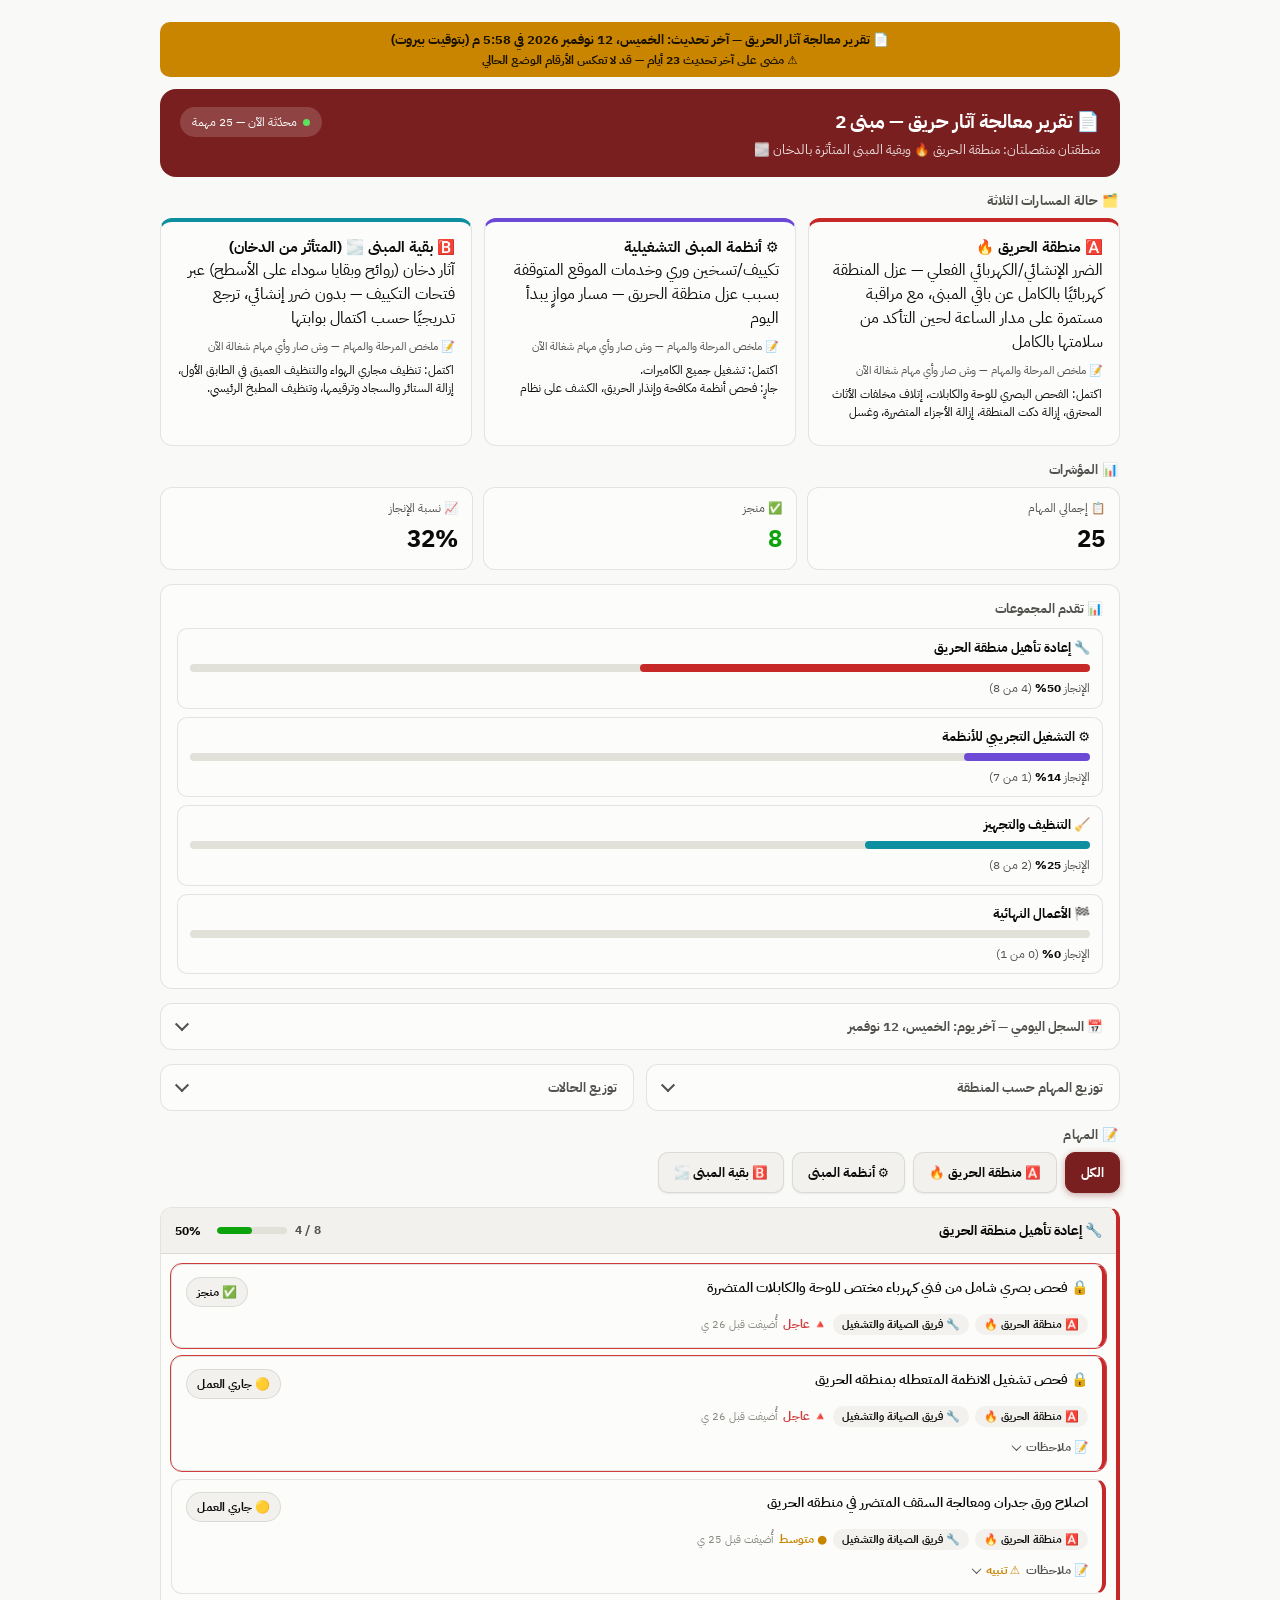
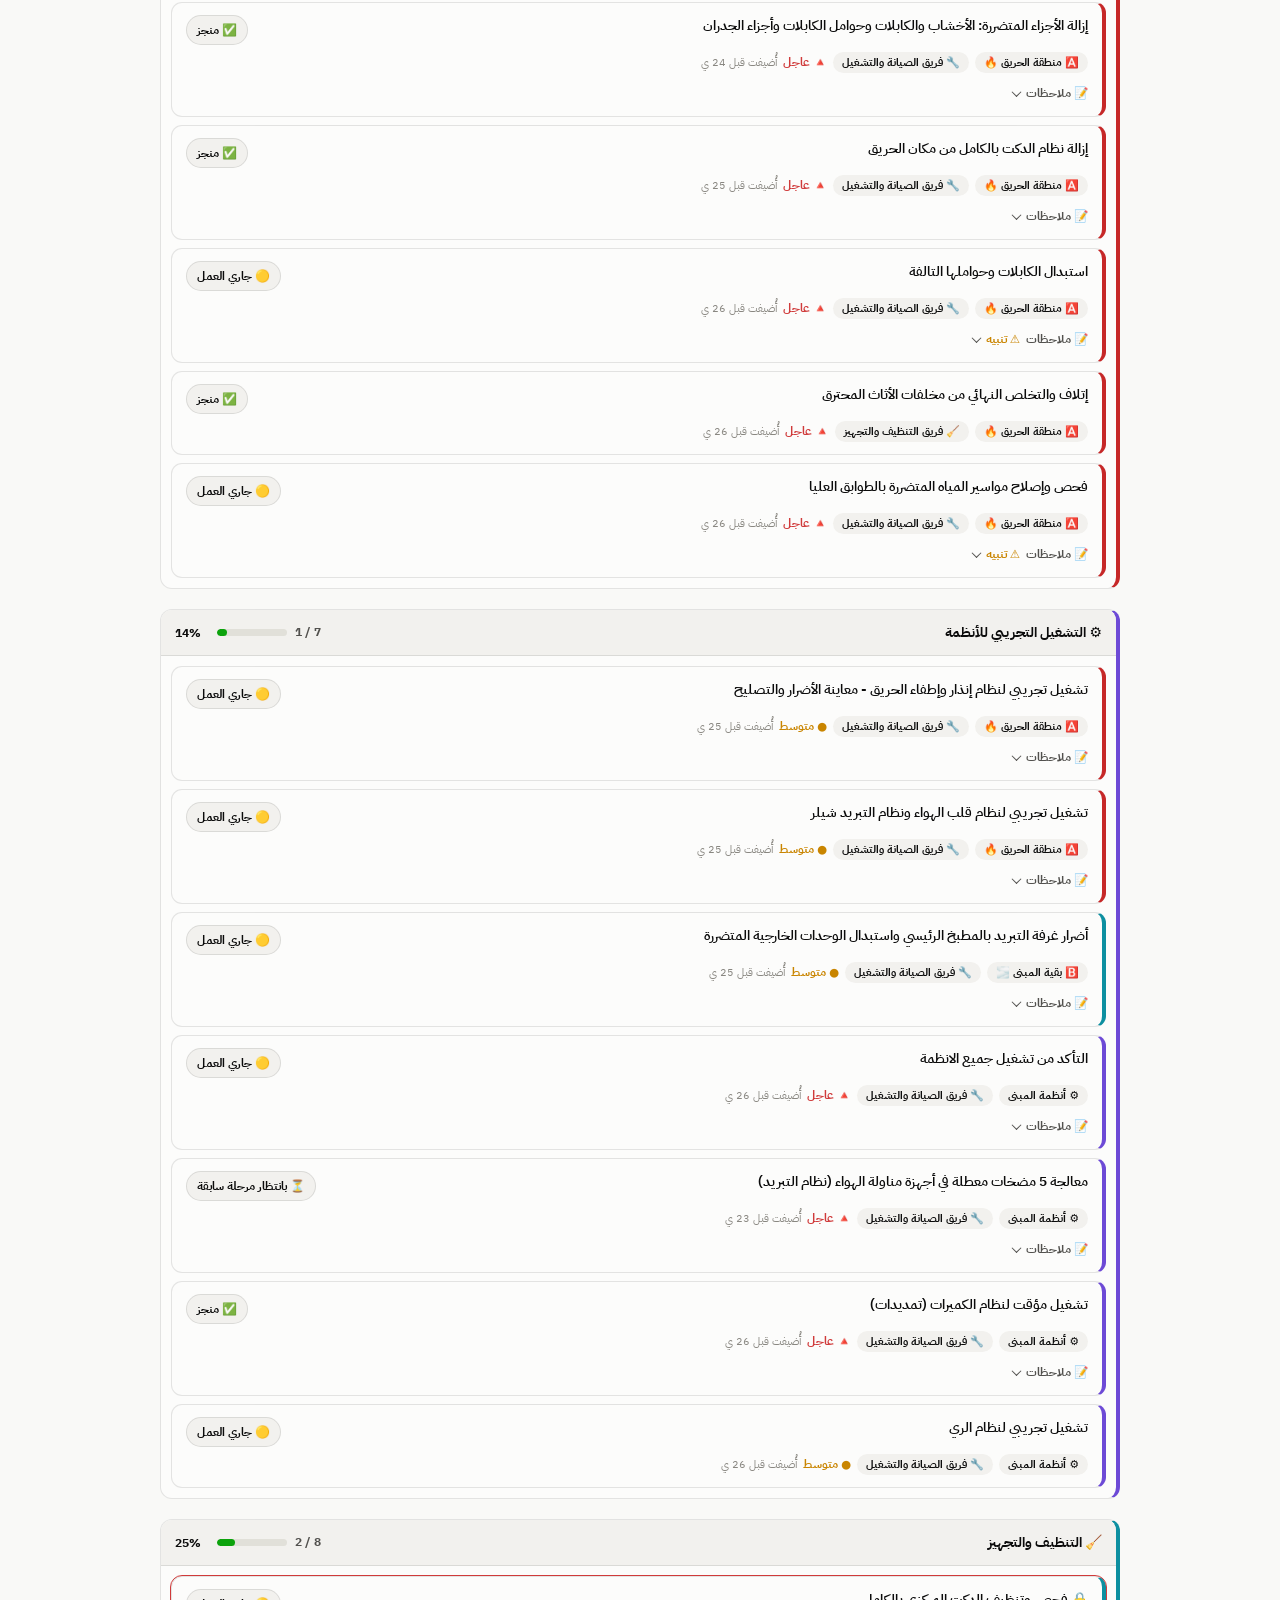
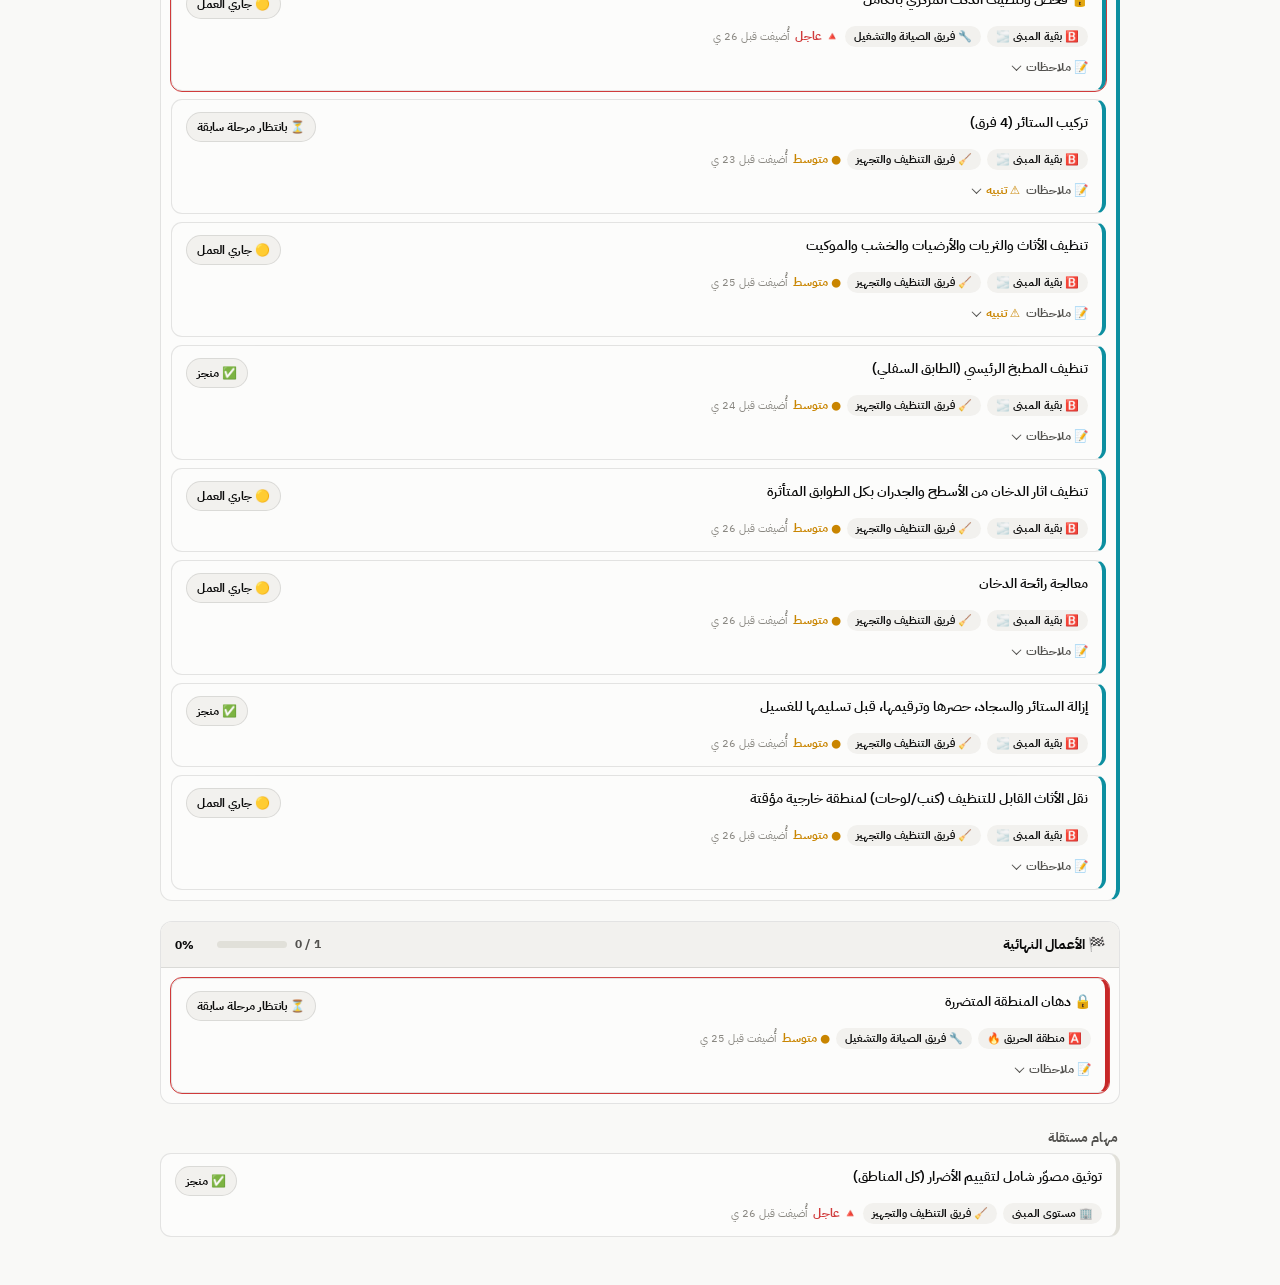
==== commit 226f430a: "تحديث 12 نوفمبر — 25 مهمة، إنجاز 32% · توقيت بيروت Co-Authored-By: Claude Opus 5.5 <noreply@anthropi" ====
--- a/b2-7f3a9c2e/index.html
+++ b/b2-7f3a9c2e/index.html
@@ -420,7 +420,7 @@
 <link rel="stylesheet" href="https://fonts.googleapis.com/css2?family=IBM+Plex+Sans+Arabic:wght@400;600;700;800&display=swap">
 
 <div class="wrap">
-  <div class="report-banner">📄 تقرير معالجة آثار الحريق — آخر تحديث: الأربعاء، 11 نوفمبر 2026 في 10:47 م</div>
+  <div class="report-banner">📄 تقرير معالجة آثار الحريق — آخر تحديث: الخميس، 12 نوفمبر 2026 في 5:58 م (بتوقيت بيروت)</div>
   <div class="header">
     <div>
       <h1>📄 تقرير معالجة آثار حريق — مبنى 2</h1>
@@ -580,7 +580,7 @@
 
   /* ====== بيانات مجمّدة — تُولَّد آليًا، لا تُحرَّر يدويًا ====== */
   /* ==DATA_START== */
-  var FROZEN_DATA = {"tasks":[{"id":"46fj875eahgigzzihk7i","createdAt":"2026-11-10T12:26:58.703Z","description":"اصلاح ورق جدران ومعالجة السقف المتضرر في منطقه الحريق","gate":false,"notes":"تغيير كامل السقف المستعار المتضرر\n📍 11 نوفمبر: غُسل الموقع المتضرر بالكامل بمعدات متخصصة، وبدأ فريق مختص إصلاح الجدار والسقف\n⚠️ التكسير مولِّد للغبار — يسبق تنظيف الأثاث والثريات ولا يوازيه","parentId":"grp_fire","priority":"medium","status":"progress","team":"maint","updatedAt":"2026-11-11T18:15:00.000Z","zone":"a"},{"id":"8titlaaqpwxwoxrxp4vf","createdAt":"2026-11-10T12:31:53.825Z","description":"تشغيل تجريبي لنظام إنذار وإطفاء الحريق - معاينة الأضرار والتصليح","gate":false,"notes":"","parentId":"grp_commission","priority":"medium","status":"pending","team":"maint","updatedAt":"2026-11-11T18:15:00.000Z","zone":"a"},{"id":"9xr8tcp5jzvvual72fim","createdAt":"2026-11-10T12:31:14.678Z","description":"تشغيل تجريبي لنظام قلب الهواء ونظام التبريد شيلر","gate":false,"notes":"بالطابق الارضي والقبو","parentId":"grp_commission","priority":"medium","status":"pending","team":"maint","zone":"a"},{"id":"grp_clean","createdAt":"2026-11-10T19:30:02.000Z","description":"🧹 التنظيف والتجهيز","gate":false,"isParent":true,"notes":"","orderIdx":3,"priority":"medium","status":"progress","team":"cleaning","zone":"b"},{"id":"grp_commission","createdAt":"2026-11-10T19:30:01.000Z","description":"⚙️ التشغيل التجريبي للأنظمة","gate":false,"isParent":true,"notes":"","orderIdx":2,"priority":"urgent","status":"progress","team":"maint","zone":"c"},{"id":"grp_final","createdAt":"2026-11-10T19:30:03.000Z","description":"🏁 الأعمال النهائية","gate":false,"isParent":true,"notes":"","orderIdx":4,"priority":"normal","status":"pending","team":"maint","zone":"building"},{"id":"grp_fire","createdAt":"2026-11-10T19:30:00.000Z","description":"🔧 إعادة تأهيل منطقة الحريق","gate":false,"isParent":true,"notes":"","orderIdx":1,"priority":"urgent","status":"progress","team":"maint","zone":"a"},{"id":"hof15dhohl11w09v7ybn","createdAt":"2026-11-10T12:29:47.318Z","description":"أضرار غرفة التبريد بالمطبخ الرئيسي واستبدال الوحدات الخارجية المتضررة","gate":false,"notes":"بانتظار اعتماد الاستبدال","parentId":"grp_commission","priority":"medium","status":"progress","team":"maint","updatedAt":"2026-11-11T18:15:00.000Z","zone":"b"},{"id":"i2hwaeiicgw0v4ilblxt","createdAt":"2026-11-10T12:27:52.547Z","description":"إصلاح دهان الطابقين الأرضي والأول","gate":true,"notes":"الأعمال النهائية — تأتي بالمرحلة الأخيرة من الأعمال","parentId":"grp_final","priority":"medium","status":"pending","team":"maint","zone":"b"},{"id":"ijd3lh26sj6hbdhluf1z","createdAt":"2026-11-10T08:30:23.980Z","description":"التأكد من تشغيل جميع الانظمة","gate":false,"notes":"مطلوب اختبار لكل نظام \nالتبريد، الشفط، التكييف، التسخين ، الري ، مولد الكهرباء  وجميع الانظمة الاخرى","parentId":"grp_commission","priority":"urgent","status":"progress","team":"maint","updatedAt":"2026-11-10T08:37:25.132Z","zone":"c"},{"id":"new_damaged_removal","createdAt":"2026-11-11T18:15:00.000Z","description":"إزالة الأجزاء المتضررة: الأخشاب والكابلات وحوامل الكابلات وأجزاء الجدران","gate":false,"notes":"📍 11 نوفمبر — تمهيدًا لاستكمال أعمال التنظيف والإصلاح","parentId":"grp_fire","priority":"urgent","status":"done","team":"maint","updatedAt":"2026-11-11T18:15:00.000Z","zone":"a"},{"id":"new_duct_removal","createdAt":"2026-11-10T19:30:10.000Z","description":"إزالة نظام الدكت بالكامل من مكان الحريق","gate":false,"notes":"✅ أُزيل دكت منطقة الحريق بالكامل (10 نوفمبر) قبل بدء تنظيف الدكت المركزي","parentId":"grp_fire","priority":"urgent","status":"done","team":"maint","updatedAt":"2026-11-11T18:15:00.000Z","zone":"a"},{"id":"new_furniture_clean","createdAt":"2026-11-10T19:30:11.000Z","description":"تنظيف الأثاث والثريات والأرضيات والخشب والموكيت","gate":false,"notes":"📍 11 نوفمبر: نُظّفت أرضيات الطابقين الأرضي والأول، ومفروشات وأرضيات جميع غرف الجناح الثاني بالطابق الأول — شركة تنظيف متخصصة\n⚠️ مفروشات الجناح الثاني نُظّفت في نفس يوم فكّ مجاري الهواء فيه: تُعاد معاينتها بعد انتهاء أعمال الدكت هناك وقبل اعتماد التنظيف كمنجز","parentId":"grp_clean","priority":"medium","status":"progress","team":"cleaning","updatedAt":"2026-11-11T18:15:00.000Z","zone":"b"},{"id":"new_kitchen_clean","createdAt":"2026-11-11T18:15:01.000Z","description":"تنظيف المطبخ الرئيسي (الطابق السفلي)","gate":false,"notes":"📍 11 نوفمبر","parentId":"grp_clean","priority":"medium","status":"done","team":"cleaning","updatedAt":"2026-11-11T18:15:01.000Z","zone":"b"},{"id":"seed_a1","createdAt":"2026-11-09T13:44:00.000Z","description":"فحص بصري شامل من فني كهرباء مختص للوحة والكابلات المتضررة","gate":true,"notes":"","parentId":"grp_fire","priority":"urgent","status":"done","team":"maint","updatedAt":"2026-11-09T21:37:48.068Z","zone":"a"},{"id":"seed_a2","createdAt":"2026-11-09T13:44:01.000Z","description":"فحص تشغيل الانظمة المتعطله بمنطقه الحريق","gate":true,"notes":"لا يُعاد تشغيل أي نظام متعطل قبل الفحص\nإعادة التمديدات الكهربائية وإصلاحها · نظام التبريد والثلاجات · نظام الإنارة في المنطقة المتضررة · نظام التدفئة · نظام الري · نظام إنذار وإطفاء الحريق\n📍 تشغيل جزئي لكهرباء المبنى (10 نوفمبر)","parentId":"grp_fire","priority":"urgent","status":"progress","team":"maint","updatedAt":"2026-11-11T18:15:00.000Z","zone":"a"},{"id":"seed_a3","createdAt":"2026-11-09T13:44:02.000Z","description":"استبدال الكابلات وحواملها التالفة","gate":false,"notes":"📍 11 نوفمبر: أُزيلت الكابلات وحواملها المتضررة تمهيدًا للتركيب الجديد · فريق إضافي متخصص لتسريع الكهرباء والسباكة\n⚠️ لا تُغذَّى أي دائرة قبل إيقاف تسريبات المياه وتجفيف المنطقة واعتماد الفحص","parentId":"grp_fire","priority":"urgent","status":"progress","team":"maint","updatedAt":"2026-11-11T18:15:00.000Z","zone":"a"},{"id":"seed_b1","createdAt":"2026-11-09T13:44:13.000Z","description":"فحص وتنظيف الدكت المركزي بالكامل","gate":true,"notes":"📍 11 نوفمبر (الطابق الأول): نُظّفت مجاري الهواء في الجناح الأساسي، وفُكّت مجاري الجناح الثاني — شركة متخصصة بتنظيف مجاري الهواء","parentId":"grp_clean","priority":"urgent","status":"progress","team":"maint","updatedAt":"2026-11-11T18:15:00.000Z","zone":"b"},{"id":"seed_b2","createdAt":"2026-11-09T13:44:14.000Z","description":"تنظيف اثار الدخان من الأسطح والجدران بكل الطوابق المتأثرة","gate":false,"notes":"","parentId":"grp_clean","priority":"medium","status":"progress","team":"cleaning","updatedAt":"2026-11-09T22:21:24.665Z","zone":"b"},{"id":"seed_b3","createdAt":"2026-11-09T13:44:15.000Z","description":"معالجة رائحة الدخان","gate":false,"notes":"تم انجاز 90% تقريبا","parentId":"grp_clean","priority":"medium","status":"progress","team":"cleaning","updatedAt":"2026-11-11T17:31:27.840Z","zone":"b"},{"id":"seed_c4","createdAt":"2026-11-09T13:44:09.000Z","description":"تشغيل مؤقت لنظام الكميرات (تمديدات)","gate":false,"notes":"📍 تم تشغيل جميع الكاميرات (10 نوفمبر)","parentId":"grp_commission","priority":"urgent","status":"done","team":"maint","updatedAt":"2026-11-10T20:39:44.668Z","zone":"c"},{"id":"seed_c5","createdAt":"2026-11-09T13:44:10.000Z","description":"تشغيل تجريبي لنظام الري","gate":false,"notes":"","parentId":"grp_commission","priority":"medium","status":"progress","team":"maint","updatedAt":"2026-11-10T20:42:42.731Z","zone":"c"},{"id":"seed_p1_1","createdAt":"2026-11-09T16:42:00.000Z","description":"توثيق مصوّر شامل لتقييم الأضرار (كل المناطق)","gate":false,"notes":"","priority":"urgent","status":"done","team":"cleaning","updatedAt":"2026-11-11T18:15:00.000Z","zone":"building"},{"id":"seed_p2_1","createdAt":"2026-11-09T16:42:01.000Z","description":"إتلاف والتخلص النهائي من مخلفات الأثاث المحترق","gate":false,"notes":"","parentId":"grp_fire","priority":"urgent","status":"done","team":"cleaning","updatedAt":"2026-11-11T18:15:00.000Z","zone":"a"},{"id":"seed_p4_1","createdAt":"2026-11-09T16:42:02.000Z","description":"فحص وإصلاح مواسير المياه المتضررة بالطوابق العليا","gate":false,"notes":"اكتُشفت أثناء التقييم — يوجد تهريب مياه بأكثر من موقع\nيشمل مشاكل السباكة والمواسير الخاصة بنظام التدفئة\n⚠️ شرط سابق لإعادة التغذية الكهربائية في المنطقة نفسها","parentId":"grp_fire","priority":"urgent","status":"progress","team":"maint","updatedAt":"2026-11-11T18:15:00.000Z","zone":"a"},{"id":"seed_p6_1","createdAt":"2026-11-09T16:42:04.000Z","description":"إزالة الستائر والسجاد، حصرها وترقيمها، قبل تسليمها للغسيل","gate":false,"notes":"","parentId":"grp_clean","priority":"medium","status":"done","team":"cleaning","updatedAt":"2026-11-11T18:15:00.000Z","zone":"b"},{"id":"seed_p7_1","createdAt":"2026-11-09T16:42:06.000Z","description":"نقل الأثاث القابل للتنظيف (كنب/لوحات) لمنطقة خارجية مؤقتة","gate":false,"notes":"بالتوازي مع بقية الأعمال","parentId":"grp_clean","priority":"medium","status":"progress","team":"cleaning","updatedAt":"2026-11-11T18:15:00.000Z","zone":"b"},{"id":"seed_p8_1","createdAt":"2026-11-09T16:42:08.000Z","description":"غسيل ودهان المبنى بالكامل + إعادة تركيب الستائر/السجاد/الأثاث + تشغيل تجريبي نهائي شامل","gate":false,"notes":"⏳ ينتظر: اكتمال كل مهام منطقة أ + الأنظمة التشغيلية + تنظيف الدكت — هذه الخطوة هي المسار الحرج النهائي لكل المشروع","parentId":"grp_final","priority":"urgent","status":"deferred","team":"maint","updatedAt":"2026-11-09T22:17:53.706Z","zone":"building"}],"meta":{"dailylog":{"2026-11-11":{"done":["إزالة الأجزاء المتضررة في موقع الحريق: الأخشاب، والكابلات وحواملها، وأجزاء من الجدران","الطابق الأول: تنظيف مجاري الهواء في الجناح الأساسي، وفكّها في الجناح الثاني، وتنظيف مفروشات وأرضيات جميع غرف الجناح الثاني","تنظيف أرضيات الطابقين الأول والأرضي من الأوساخ المتراكمة، وتنظيف المطبخ الرئيسي بالطابق السفلي","غسل الموقع المتضرر بالكامل بمعدات متخصصة"],"end":"6:45 م — وغادر فريق فحص الكاميرات 7:30 م","next":"الخميس 12 نوفمبر — 8:00 ص","teams":"شركة تنظيف الأرضيات والمفروشات (8:30 ص) · شركة تنظيف مجاري الهواء (9:00 ص) · فريق إصلاح الجدار والسقف · فريق فحص الكاميرات"}},"gates":{"civilDefense":true,"ductCleaning":false,"electricalSafety":false,"fireAlarmCert":false},"incident":{"startedAt":"2026-11-09T11:49:00.000Z","targetDays":7},"owners":{"a":"","b":"","c":"عماد"},"schedule":{},"summaries":{"a":"اكتمل: الفحص البصري للوحة والكابلات، إتلاف مخلفات الأثاث المحترق، إزالة دكت المنطقة، إزالة الأجزاء المتضررة (أخشاب، كابلات وحواملها، أجزاء جدران)، وغسل الموقع بالكامل.\nجارٍ: استبدال الكابلات وحواملها، إصلاح الجدار والسقف، فحص تشغيل الأنظمة المتعطلة، وإصلاح مواسير المياه.\nتسلسل إلزامي: إنهاء إصلاح المواسير وتجفيف المنطقة قبل إعادة تغذية أي دائرة كهربائية.","b":"اكتمل: إزالة الستائر والسجاد وترقيمها، وتنظيف المطبخ الرئيسي.\nجارٍ: تنظيف مجاري الهواء (الجناح الأساسي بالطابق الأول نُظّف، والجناح الثاني فُكّ)، تنظيف الأرضيات والمفروشات، آثار الدخان على الأسطح والجدران، ومعالجة الرائحة (قرابة 90%).\nانتباه: مفروشات الجناح الثاني تُعاد معاينتها بعد انتهاء أعمال مجاري الهواء فيه.","c":"اكتمل: تشغيل جميع الكاميرات.\nجارٍ: التشغيل التجريبي لنظام الري، والتأكد من تشغيل جميع الأنظمة، وأضرار غرفة التبريد بالمطبخ (بانتظار اعتماد الاستبدال).\nلم يبدأ: نظام إنذار وإطفاء الحريق، وقلب الهواء والتبريد المركزي."},"zones":{"a":2,"b":6,"c":2}},"generatedAt":"2026-11-11T19:47:11.273Z"};
+  var FROZEN_DATA = {"tasks":[{"id":"46fj875eahgigzzihk7i","createdAt":"2026-11-10T12:26:58.703Z","description":"اصلاح ورق جدران ومعالجة السقف المتضرر في منطقه الحريق","gate":false,"notes":"تغيير كامل السقف المستعار المتضرر\n📍 11 نوفمبر: غُسل الموقع بالكامل وبدأ إصلاح الجدار والسقف\n📍 12 نوفمبر: اللياسة مستمرة في الطابق السفلي (-1)، والسقف بنحو 70%\n⚠️ التكسير مولِّد للغبار — يسبق تنظيف الأثاث والثريات ولا يوازيه","parentId":"grp_fire","priority":"medium","status":"progress","team":"maint","updatedAt":"2026-11-12T16:00:00.000Z","zone":"a"},{"id":"8titlaaqpwxwoxrxp4vf","createdAt":"2026-11-10T12:31:53.825Z","description":"تشغيل تجريبي لنظام إنذار وإطفاء الحريق - معاينة الأضرار والتصليح","gate":false,"notes":"📍 12 نوفمبر: حضر فريق مكافحة وإنذار الحريق لفحص الأنظمة — النتائج في التحديث القادم","parentId":"grp_commission","priority":"medium","status":"progress","team":"maint","updatedAt":"2026-11-12T16:00:00.000Z","zone":"a"},{"id":"9xr8tcp5jzvvual72fim","createdAt":"2026-11-10T12:31:14.678Z","description":"تشغيل تجريبي لنظام قلب الهواء ونظام التبريد شيلر","gate":false,"notes":"بالطابق الأرضي والقبو\n📍 12 نوفمبر: الكشف على مضخات أجهزة مناولة الهواء — 5 مضخات لا تعمل (لها مهمة مستقلة)","parentId":"grp_commission","priority":"medium","status":"progress","team":"maint","updatedAt":"2026-11-12T16:00:00.000Z","zone":"a"},{"id":"grp_clean","createdAt":"2026-11-10T19:30:02.000Z","description":"🧹 التنظيف والتجهيز","gate":false,"isParent":true,"notes":"","orderIdx":3,"priority":"medium","status":"progress","team":"cleaning","zone":"b"},{"id":"grp_commission","createdAt":"2026-11-10T19:30:01.000Z","description":"⚙️ التشغيل التجريبي للأنظمة","gate":false,"isParent":true,"notes":"","orderIdx":2,"priority":"urgent","status":"progress","team":"maint","zone":"c"},{"id":"grp_final","createdAt":"2026-11-10T19:30:03.000Z","description":"🏁 الأعمال النهائية","gate":false,"isParent":true,"notes":"","orderIdx":4,"priority":"normal","status":"pending","team":"maint","zone":"building"},{"id":"grp_fire","createdAt":"2026-11-10T19:30:00.000Z","description":"🔧 إعادة تأهيل منطقة الحريق","gate":false,"isParent":true,"notes":"","orderIdx":1,"priority":"urgent","status":"progress","team":"maint","zone":"a"},{"id":"hof15dhohl11w09v7ybn","createdAt":"2026-11-10T12:29:47.318Z","description":"أضرار غرفة التبريد بالمطبخ الرئيسي واستبدال الوحدات الخارجية المتضررة","gate":false,"notes":"بانتظار اعتماد الاستبدال","parentId":"grp_commission","priority":"medium","status":"progress","team":"maint","updatedAt":"2026-11-11T18:15:00.000Z","zone":"b"},{"id":"i2hwaeiicgw0v4ilblxt","createdAt":"2026-11-10T12:27:52.547Z","description":"دهان المنطقة المتضررة","gate":true,"notes":"الأعمال النهائية — بعد انتهاء اللياسة والسقف\nأُلغي دهان بقية المبنى، واكتُفي بتنظيفها","parentId":"grp_final","priority":"medium","status":"pending","team":"maint","updatedAt":"2026-11-12T16:00:00.000Z","zone":"a"},{"id":"ijd3lh26sj6hbdhluf1z","createdAt":"2026-11-10T08:30:23.980Z","description":"التأكد من تشغيل جميع الانظمة","gate":false,"notes":"مطلوب اختبار لكل نظام \nالتبريد، الشفط، التكييف، التسخين ، الري ، مولد الكهرباء  وجميع الانظمة الاخرى","parentId":"grp_commission","priority":"urgent","status":"progress","team":"maint","updatedAt":"2026-11-10T08:37:25.132Z","zone":"c"},{"id":"new_curtains","createdAt":"2026-11-12T16:00:01.000Z","description":"تركيب الستائر (4 فرق)","gate":false,"notes":"📍 تصل الستائر صباح 13 نوفمبر — 4 فرق للتركيب\n⚠️ يُركّب أولًا في الطابق الأول (اكتمل تنظيفه)، والأرضي بعد انتهاء تنظيفه، ومنطقة الحريق بعد دهانها","parentId":"grp_clean","priority":"medium","status":"pending","team":"cleaning","updatedAt":"2026-11-12T16:00:01.000Z","zone":"b"},{"id":"new_damaged_removal","createdAt":"2026-11-11T18:15:00.000Z","description":"إزالة الأجزاء المتضررة: الأخشاب والكابلات وحوامل الكابلات وأجزاء الجدران","gate":false,"notes":"📍 11 نوفمبر — تمهيدًا لاستكمال أعمال التنظيف والإصلاح","parentId":"grp_fire","priority":"urgent","status":"done","team":"maint","updatedAt":"2026-11-11T18:15:00.000Z","zone":"a"},{"id":"new_duct_removal","createdAt":"2026-11-10T19:30:10.000Z","description":"إزالة نظام الدكت بالكامل من مكان الحريق","gate":false,"notes":"✅ أُزيل دكت منطقة الحريق بالكامل (10 نوفمبر) قبل بدء تنظيف الدكت المركزي","parentId":"grp_fire","priority":"urgent","status":"done","team":"maint","updatedAt":"2026-11-11T18:15:00.000Z","zone":"a"},{"id":"new_furniture_clean","createdAt":"2026-11-10T19:30:11.000Z","description":"تنظيف الأثاث والثريات والأرضيات والخشب والموكيت","gate":false,"notes":"📍 الطابق الأول: اكتمل التنظيف العميق (12 نوفمبر)\n📍 الطابق الأرضي: جارٍ\n⚠️ مطلوب الآن: معاينة مفروشات الجناح الثاني بالطابق الأول — نُظّفت يوم فكّ مجاري الهواء فيه، وقد اكتمل الدكت هناك","parentId":"grp_clean","priority":"medium","status":"progress","team":"cleaning","updatedAt":"2026-11-12T16:00:00.000Z","zone":"b"},{"id":"new_kitchen_clean","createdAt":"2026-11-11T18:15:01.000Z","description":"تنظيف المطبخ الرئيسي (الطابق السفلي)","gate":false,"notes":"📍 11 نوفمبر · تنظيف إضافي 12 نوفمبر","parentId":"grp_clean","priority":"medium","status":"done","team":"cleaning","updatedAt":"2026-11-12T16:00:00.000Z","zone":"b"},{"id":"new_pumps","createdAt":"2026-11-12T16:00:00.000Z","description":"معالجة 5 مضخات معطلة في أجهزة مناولة الهواء (نظام التبريد)","gate":false,"notes":"📍 12 نوفمبر: اكتُشفت أثناء الكشف على نظام التبريد — يُحدَّد الإجراء (إصلاح أو استبدال) بعد التقييم الفني","parentId":"grp_commission","priority":"urgent","status":"pending","team":"maint","updatedAt":"2026-11-12T16:00:00.000Z","zone":"c"},{"id":"seed_a1","createdAt":"2026-11-09T13:44:00.000Z","description":"فحص بصري شامل من فني كهرباء مختص للوحة والكابلات المتضررة","gate":true,"notes":"","parentId":"grp_fire","priority":"urgent","status":"done","team":"maint","updatedAt":"2026-11-09T21:37:48.068Z","zone":"a"},{"id":"seed_a2","createdAt":"2026-11-09T13:44:01.000Z","description":"فحص تشغيل الانظمة المتعطله بمنطقه الحريق","gate":true,"notes":"لا يُعاد تشغيل أي نظام متعطل قبل الفحص\nإعادة التمديدات الكهربائية وإصلاحها · نظام التبريد والثلاجات · نظام الإنارة في المنطقة المتضررة · نظام التدفئة · نظام الري · نظام إنذار وإطفاء الحريق\n📍 12 نوفمبر: الكهرباء تعمل في كامل المبنى عدا الجزء المتضرر","parentId":"grp_fire","priority":"urgent","status":"progress","team":"maint","updatedAt":"2026-11-12T16:00:00.000Z","zone":"a"},{"id":"seed_a3","createdAt":"2026-11-09T13:44:02.000Z","description":"استبدال الكابلات وحواملها التالفة","gate":false,"notes":"📍 11 نوفمبر: أُزيلت الكابلات وحواملها المتضررة · فريق إضافي متخصص لتسريع الكهرباء والسباكة\n📍 التالي: بعد جفاف اللياسة تُركّب حوامل الكابلات والدكت وتبدأ التوصيلات\n⚠️ التركيب والتوصيل مسموحان، أما تشغيل الكهرباء في الجزء المتضرر فمعلّق حتى تأكيد إصلاح المياه وتجفيف المنطقة نفسها","parentId":"grp_fire","priority":"urgent","status":"progress","team":"maint","updatedAt":"2026-11-12T16:00:00.000Z","zone":"a"},{"id":"seed_b1","createdAt":"2026-11-09T13:44:13.000Z","description":"فحص وتنظيف الدكت المركزي بالكامل","gate":true,"notes":"📍 الطابق الأول: اكتمل تنظيف مجاري الهواء بالكامل (12 نوفمبر)\n📍 الطابق الأرضي: جارٍ — مجموعتان من شركة تنظيف مجاري الهواء","parentId":"grp_clean","priority":"urgent","status":"progress","team":"maint","updatedAt":"2026-11-12T16:00:00.000Z","zone":"b"},{"id":"seed_b2","createdAt":"2026-11-09T13:44:14.000Z","description":"تنظيف اثار الدخان من الأسطح والجدران بكل الطوابق المتأثرة","gate":false,"notes":"","parentId":"grp_clean","priority":"medium","status":"progress","team":"cleaning","updatedAt":"2026-11-09T22:21:24.665Z","zone":"b"},{"id":"seed_b3","createdAt":"2026-11-09T13:44:15.000Z","description":"معالجة رائحة الدخان","gate":false,"notes":"تم انجاز 90% تقريبا","parentId":"grp_clean","priority":"medium","status":"progress","team":"cleaning","updatedAt":"2026-11-11T17:31:27.840Z","zone":"b"},{"id":"seed_c4","createdAt":"2026-11-09T13:44:09.000Z","description":"تشغيل مؤقت لنظام الكميرات (تمديدات)","gate":false,"notes":"📍 تم تشغيل جميع الكاميرات (10 نوفمبر)","parentId":"grp_commission","priority":"urgent","status":"done","team":"maint","updatedAt":"2026-11-10T20:39:44.668Z","zone":"c"},{"id":"seed_c5","createdAt":"2026-11-09T13:44:10.000Z","description":"تشغيل تجريبي لنظام الري","gate":false,"notes":"","parentId":"grp_commission","priority":"medium","status":"progress","team":"maint","updatedAt":"2026-11-10T20:42:42.731Z","zone":"c"},{"id":"seed_p1_1","createdAt":"2026-11-09T16:42:00.000Z","description":"توثيق مصوّر شامل لتقييم الأضرار (كل المناطق)","gate":false,"notes":"","priority":"urgent","status":"done","team":"cleaning","updatedAt":"2026-11-11T18:15:00.000Z","zone":"building"},{"id":"seed_p2_1","createdAt":"2026-11-09T16:42:01.000Z","description":"إتلاف والتخلص النهائي من مخلفات الأثاث المحترق","gate":false,"notes":"","parentId":"grp_fire","priority":"urgent","status":"done","team":"cleaning","updatedAt":"2026-11-11T18:15:00.000Z","zone":"a"},{"id":"seed_p4_1","createdAt":"2026-11-09T16:42:02.000Z","description":"فحص وإصلاح مواسير المياه المتضررة بالطوابق العليا","gate":false,"notes":"اكتُشفت أثناء التقييم — يوجد تهريب مياه بأكثر من موقع\n📍 12 نوفمبر: أغلب دورات المياه وصلتها المياه، وبعضها فيه أعطال\n📍 شبكة المياه الساخنة المرتبطة بالتدفئة تحتاج إصلاحًا\n⚠️ شرط سابق لتشغيل الكهرباء في المنطقة المتضررة","parentId":"grp_fire","priority":"urgent","status":"progress","team":"maint","updatedAt":"2026-11-12T16:00:00.000Z","zone":"a"},{"id":"seed_p6_1","createdAt":"2026-11-09T16:42:04.000Z","description":"إزالة الستائر والسجاد، حصرها وترقيمها، قبل تسليمها للغسيل","gate":false,"notes":"","parentId":"grp_clean","priority":"medium","status":"done","team":"cleaning","updatedAt":"2026-11-11T18:15:00.000Z","zone":"b"},{"id":"seed_p7_1","createdAt":"2026-11-09T16:42:06.000Z","description":"نقل الأثاث القابل للتنظيف (كنب/لوحات) لمنطقة خارجية مؤقتة","gate":false,"notes":"بالتوازي مع بقية الأعمال","parentId":"grp_clean","priority":"medium","status":"progress","team":"cleaning","updatedAt":"2026-11-11T18:15:00.000Z","zone":"b"},{"id":"seed_p8_1","createdAt":"2026-11-09T16:42:08.000Z","description":"إعادة تركيب السجاد والأثاث + تشغيل تجريبي نهائي شامل","gate":false,"notes":"⏳ ينتظر: اكتمال مهام منطقة الحريق + الأنظمة التشغيلية + تنظيف الدكت — المسار الحرج النهائي للمشروع","parentId":"grp_final","priority":"urgent","status":"deferred","team":"maint","updatedAt":"2026-11-12T16:00:00.000Z","zone":"building"}],"meta":{"dailylog":{"2026-11-11":{"done":["إزالة الأجزاء المتضررة في موقع الحريق: الأخشاب، والكابلات وحواملها، وأجزاء من الجدران","الطابق الأول: تنظيف مجاري الهواء في الجناح الأساسي، وفكّها في الجناح الثاني، وتنظيف مفروشات وأرضيات جميع غرف الجناح الثاني","تنظيف أرضيات الطابقين الأول والأرضي من الأوساخ المتراكمة، وتنظيف المطبخ الرئيسي بالطابق السفلي","غسل الموقع المتضرر بالكامل بمعدات متخصصة"],"end":"6:45 م — وغادر فريق فحص الكاميرات 7:30 م","next":"الخميس 12 نوفمبر — 8:00 ص","teams":"شركة تنظيف الأرضيات والمفروشات (8:30 ص) · شركة تنظيف مجاري الهواء (9:00 ص) · فريق إصلاح الجدار والسقف · فريق فحص الكاميرات"},"2026-11-12":{"done":["اكتمال تنظيف مجاري الهواء والتنظيف العميق بالكامل في الطابق الأول، والطابق الأرضي جارٍ","تنظيف إضافي للمطبخ الأساسي","فحص أنظمة مكافحة وإنذار الحريق","الكشف على مضخات أجهزة مناولة الهواء: 5 مضخات لا تعمل","الطابق السفلي (-1): اللياسة مستمرة والسقف بنحو 70%","⏳ تحديث جزئي حتى 3:00 م — يُستكمل لاحقًا"],"end":"","next":"غدًا صباحًا — وصول الستائر (4 فرق تركيب) وبدء تركيب حوامل الكابلات بعد جفاف اللياسة","teams":"شركة تنظيف مجاري الهواء (مجموعتان) · فريق التنظيف (8:45 ص) · عاملات نظافة إضافيات · فريق مكافحة وإنذار الحريق · عمّال اللياسة"}},"gates":{"civilDefense":true,"ductCleaning":false,"electricalSafety":false,"fireAlarmCert":false},"incident":{"startedAt":"2026-11-09T11:49:00.000Z","targetDays":7},"owners":{"a":"","b":"","c":"عماد"},"schedule":{},"summaries":{"a":"اكتمل: الفحص البصري للوحة والكابلات، إتلاف مخلفات الأثاث المحترق، إزالة دكت المنطقة، إزالة الأجزاء المتضررة، وغسل الموقع بالكامل.\nجارٍ: اللياسة في الطابق السفلي (-1) والسقف بنحو 70%، وبعد جفافها تركيب حوامل الكابلات والدكت والتوصيلات، وإصلاح مواسير المياه.\nالكهرباء تعمل في كامل المبنى عدا الجزء المتضرر، وتشغيله معلّق حتى تأكيد إصلاح المياه وتجفيف المنطقة.\nالدهان مقتصر على هذه المنطقة بعد انتهاء اللياسة.","b":"اكتمل: تنظيف مجاري الهواء والتنظيف العميق في الطابق الأول، إزالة الستائر والسجاد وترقيمها، وتنظيف المطبخ الرئيسي.\nجارٍ: مجاري الهواء والتنظيف العميق في الطابق الأرضي، آثار الدخان على الأسطح، ومعالجة الرائحة (قرابة 90%).\nالتالي: تركيب الستائر بـ 4 فرق بدءًا من الطابق الأول، ومعاينة مفروشات الجناح الثاني.\nأُلغي دهان بقية المبنى واكتُفي بالتنظيف.","c":"اكتمل: تشغيل جميع الكاميرات.\nجارٍ: فحص أنظمة مكافحة وإنذار الحريق، الكشف على نظام التبريد (5 مضخات معطلة بانتظار التقييم)، الري، وغرفة التبريد بالمطبخ (بانتظار اعتماد الاستبدال).\nالمياه: أغلب دورات المياه تعمل مع أعطال في بعضها، وشبكة المياه الساخنة للتدفئة تحتاج إصلاحًا."},"zones":{"a":2,"b":6,"c":2}},"generatedAt":"2026-11-12T15:58:52.743Z"};
   /* ==DATA_END== */
   function frozenDoc(p){
     var key = String(p).split("/")[1];
@@ -791,7 +791,7 @@
     } catch(e){ return key; }
   }
   function todayKey(){
-    try { return new Date().toLocaleDateString("en-CA", {timeZone:"Asia/Riyadh"}); }
+    try { return new Date().toLocaleDateString("en-CA", {timeZone:"Asia/Beirut"}); }
     catch(e){ return new Date().toISOString().slice(0,10); }
   }
   function logDayHtml(key){
@@ -921,7 +921,7 @@
     var d = new Date(new Date(incidentStartedAt).getTime() + dayOffset*DAY);
     try {
       return d.toLocaleString("ar-SA-u-ca-gregory-nu-latn",
-        {timeZone:"Asia/Riyadh", weekday:"long", day:"numeric", month:"long", hour:"numeric", minute:"2-digit"});
+        {timeZone:"Asia/Beirut", weekday:"long", day:"numeric", month:"long", hour:"numeric", minute:"2-digit"});
     } catch(e){ return d.toISOString().slice(0,16).replace("T"," "); }
   }
   function sortedParents(){
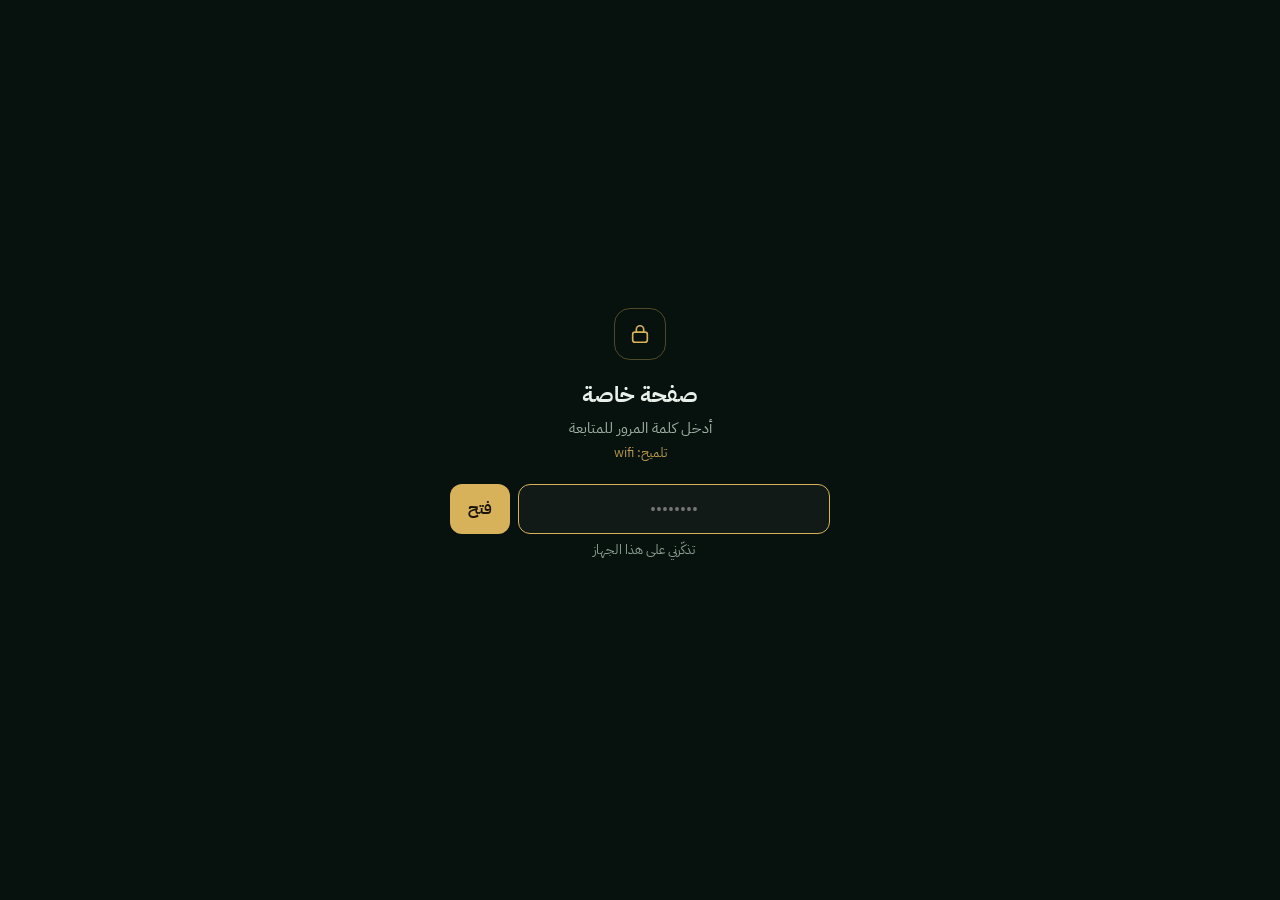
==== commit 726122bc: "Add files via upload" ====
--- a/b2-7f3a9c2e/index.html
+++ b/b2-7f3a9c2e/index.html
@@ -1,1572 +1,62 @@
-<!doctype html>
+<!DOCTYPE html>
 <html lang="ar" dir="rtl">
 <head>
-<meta charset="utf-8">
-<meta name="viewport" content="width=device-width, initial-scale=1, viewport-fit=cover">
+<meta charset="UTF-8">
+<meta name="viewport" content="width=device-width, initial-scale=1">
 <meta name="robots" content="noindex, nofollow, noarchive">
+<meta name="referrer" content="no-referrer">
+<title>صفحة خاصة</title>
+<link rel="preconnect" href="https://fonts.googleapis.com">
+<link href="https://fonts.googleapis.com/css2?family=IBM+Plex+Sans+Arabic:wght@400;600;700&display=swap" rel="stylesheet">
+<style>
+*{box-sizing:border-box;margin:0;padding:0}
+body{min-height:100vh;display:grid;place-items:center;padding:24px;background:#07110d;color:#e9efe9;font-family:"IBM Plex Sans Arabic",system-ui,sans-serif}
+.box{width:min(380px,100%);text-align:center}
+.lock{width:52px;height:52px;margin:0 auto 18px;border-radius:16px;display:grid;place-items:center;border:1px solid rgba(216,178,90,.35);color:#d8b25a}
+h1{font-size:22px;font-weight:700}
+p{color:#9fb3a5;font-size:14.5px;margin-top:6px}
+form{margin-top:22px;display:flex;gap:8px}
+input{flex:1;min-width:0;padding:13px 14px;border-radius:12px;border:1px solid rgba(255,255,255,.14);background:rgba(255,255,255,.04);color:#fff;font:inherit;font-size:15px;direction:ltr;text-align:center;outline:none}
+input:focus{border-color:#d8b25a}
+button{padding:0 18px;border-radius:12px;border:0;background:#d8b25a;color:#1a1408;font:inherit;font-weight:700;cursor:pointer}
+.hint{margin-top:4px;font-size:13px;color:#d8b25a;opacity:.85}
+.err{min-height:20px;margin-top:10px;color:#e58f7b;font-size:13.5px}
+label.rem{display:inline-flex;gap:6px;align-items:center;margin-top:6px;color:#8aa293;font-size:13px;cursor:pointer}
+</style>
 </head>
 <body>
-<title>تقرير معالجة آثار حريق مبنى 2</title>
-<meta name="claude:viewport-fit-sides" content="cover">
-<style>
-  /* تخطيط: بوابات مستوى المبنى بالأعلى، ثم بطاقتا منطقة (أ: الحريق المباشر، ب: امتداد الدخان) كل وحدة بعدها التنازلي وبوابتها، ثم إحصائيات ومهام مفلترة بالمنطقة والفريق */
-  :root{
-    --bg:#f9f9f7; --surface:#fcfcfb; --surface-2:#f2f1ee;
-    --text:#0b0b0b; --muted:#52514e; --faint:#898781;
-    --border:rgba(11,11,11,.10); --grid:#e1e0d9;
-    --accent:#7a1f1f; --accent-2:#2a78d6;
-    --good:#0ca30c; --warning:#c98500; --critical:#d03b3b; --pending:#898781;
-    --zoneA:#c62828; --zoneB:#0d8fa0; --zoneC:#6d4ad6; --phase-final:#a07a08;
-    --font-ui: "IBM Plex Sans Arabic","Segoe UI",system-ui,sans-serif;
-  }
-  @media (prefers-color-scheme: dark){
-    :root:not([data-theme="light"]){
-      color-scheme: dark;
-      --bg:#0d0d0d; --surface:#1a1a19; --surface-2:#232321;
-      --text:#f0efec; --muted:#c3c2b7; --faint:#898781;
-      --border:rgba(255,255,255,.12); --grid:#2c2c2a;
-      --accent:#a33a3a; --accent-2:#3987e5;
-      --good:#0ca30c; --warning:#fab219; --critical:#e66767; --pending:#9b9890;
-      --zoneA:#ef5350; --zoneB:#13a4b8; --zoneC:#8f7be6; --phase-final:#ad8720;
-    }
-  }
-  :root[data-theme="dark"]{
-    color-scheme: dark;
-    --bg:#0d0d0d; --surface:#1a1a19; --surface-2:#232321;
-    --text:#f0efec; --muted:#c3c2b7; --faint:#898781;
-    --border:rgba(255,255,255,.12); --grid:#2c2c2a;
-    --accent:#a33a3a; --accent-2:#3987e5;
-    --good:#0ca30c; --warning:#fab219; --critical:#e66767; --pending:#9b9890;
-    --zoneA:#ef5350; --zoneB:#13a4b8; --zoneC:#8f7be6; --phase-final:#ad8720;
-  }
-
-  *{box-sizing:border-box}
-  body{
-    direction:rtl; font-family:var(--font-ui); background:var(--bg); color:var(--text);
-    padding-left: max(16px, env(safe-area-inset-left,0px));
-    padding-right: max(16px, env(safe-area-inset-right,0px));
-  }
-  body::before{content:"";position:fixed;inset:0 0 auto;height:env(safe-area-inset-top,0px);background:var(--accent);z-index:10}
-  h1,h2,h3{text-wrap:balance; margin:0}
-  .num{font-variant-numeric:tabular-nums}
-  .wrap{max-width:960px; margin:0 auto; padding-top:calc(14px + env(safe-area-inset-top,0px)); padding-bottom:40px}
-
-  .header{background:var(--accent); color:#fff; border-radius:16px; padding:18px 20px; display:flex; flex-wrap:wrap; justify-content:space-between; align-items:flex-start; gap:12px}
-  .header h1{font-size:19px; font-weight:800}
-  .header .sub{font-size:12.5px; opacity:.85; margin-top:4px}
-  .live{display:flex; align-items:center; gap:6px; background:rgba(255,255,255,.16); border-radius:999px; padding:6px 12px; font-size:12px; white-space:nowrap}
-  .head-tools{display:flex; flex-direction:column; align-items:flex-end; gap:7px}
-  .preview-btn{border:1px solid rgba(255,255,255,.35); background:transparent; color:#fff; border-radius:999px; padding:6px 12px; font-size:11.5px; font-weight:700; cursor:pointer; font-family:inherit; white-space:nowrap}
-  .live .dot{width:7px;height:7px;border-radius:50%;background:#5be35b;animation:pulse 2s infinite}
-  @keyframes pulse{0%{box-shadow:0 0 0 0 rgba(91,227,91,.55)}70%{box-shadow:0 0 0 7px rgba(91,227,91,0)}100%{box-shadow:0 0 0 0 rgba(91,227,91,0)}}
-
-  .section-label{font-size:12px; font-weight:800; color:var(--muted); margin:18px 2px 8px; text-transform:none}
-
-  .building-gates{border-radius:14px; padding:14px 18px; border:1.5px solid; transition:background .3s,border-color .3s}
-  .building-gates.not-ready{background:color-mix(in srgb, var(--critical) 9%, var(--surface)); border-color:var(--critical)}
-  .building-gates.ready{background:color-mix(in srgb, var(--good) 11%, var(--surface)); border-color:var(--good)}
-  .gates-title{display:flex; align-items:center; gap:8px; font-weight:800; font-size:13.5px; margin-bottom:8px}
-  .gates-title .badge{font-size:10.5px; font-weight:800; padding:3px 9px; border-radius:999px; color:#fff; direction:ltr; unicode-bidi:isolate}
-  .building-gates.not-ready .badge{background:var(--critical)}
-  .building-gates.ready .badge{background:var(--good)}
-  .gate-item{display:flex; align-items:flex-start; gap:9px; padding:6px 0; border-top:1px dashed var(--border); font-size:12.5px}
-  .gate-item:first-of-type{border-top:none}
-  .gate-item input{margin-top:2px; width:17px; height:17px; accent-color:var(--good); flex:0 0 auto}
-  .gate-item label{font-weight:600; cursor:pointer}
-
-  .zones{display:grid; grid-template-columns:repeat(3,1fr); gap:12px}
-  @media (max-width:900px){.zones{grid-template-columns:1fr 1fr}}
-  @media (max-width:560px){.zones{grid-template-columns:1fr}}
-  .zone-card{background:var(--surface); border:1px solid var(--border); border-top:4px solid; border-radius:12px; padding:14px 16px}
-  .zone-card.a{border-top-color:var(--zoneA)}
-  .zone-card.b{border-top-color:var(--zoneB)}
-  .zone-card.c{border-top-color:var(--zoneC)}
-  .zone-head{display:flex; justify-content:space-between; align-items:flex-start; gap:8px}
-  .zone-head h3{font-size:14.5px; font-weight:800}
-  .zone-head .desc{font-size:11.5px; color:var(--muted); margin-top:3px}
-  .zone-countdown{font-size:20px; font-weight:800; margin-top:10px}
-  .zone-target{display:flex; align-items:center; gap:6px; margin-top:6px; font-size:11.5px; color:var(--muted)}
-  .zone-target input{width:52px; background:var(--surface-2); border:1px solid var(--border); color:var(--text); border-radius:6px; padding:4px 6px; font-size:12px; text-align:center}
-  .zone-target button{border:none; background:var(--accent-2); color:#fff; border-radius:6px; padding:4px 9px; font-size:11px; cursor:pointer; font-weight:700}
-  .zone-owner{display:flex; align-items:center; gap:6px; margin-top:6px; font-size:11.5px; color:var(--muted)}
-  .zone-owner input{flex:1; min-width:0; background:var(--surface-2); border:1px solid var(--border); color:var(--text); border-radius:6px; padding:4px 8px; font-size:12px}
-  .zone-owner button{border:none; background:var(--accent-2); color:#fff; border-radius:6px; padding:4px 9px; font-size:11px; cursor:pointer; font-weight:700; flex:0 0 auto}
-  .zone-summary{margin-top:8px}
-  .zone-summary label{display:block; font-size:11px; color:var(--muted); margin-bottom:3px}
-  .zone-summary textarea{width:100%; background:var(--surface-2); border:1px solid var(--border); color:var(--text); border-radius:7px; padding:7px 9px; font-size:12px; font-family:inherit; min-height:44px; resize:vertical}
-  .zone-summary button{margin-top:4px; border:none; background:var(--accent-2); color:#fff; border-radius:6px; padding:4px 10px; font-size:11px; cursor:pointer; font-weight:700}
-  .zone-gates{margin-top:10px}
-
-  .tiles{display:grid; grid-template-columns:repeat(auto-fit,minmax(150px,1fr)); gap:10px}
-  @media (max-width:640px){
-    .tiles{grid-template-columns:repeat(2,1fr)}
-    /* بلاطة فردية في آخر صف تمتد بعرض الصف بدل أن تترك فراغًا */
-    .tiles > .tile:last-child:nth-child(odd){grid-column:1 / -1}
-    body.report-mode .tiles > .tile:last-child{grid-column:1 / -1}
-  }
-  .tile{background:var(--surface); border:1px solid var(--border); border-radius:12px; padding:12px 14px}
-  .tile .lbl{font-size:11.5px; color:var(--muted)}
-  .tile .val{font-size:24px; font-weight:800; margin-top:4px}
-  .tile.good .val{color:var(--good)} .tile.crit .val{color:var(--critical)}
-
-  .charts{display:grid; grid-template-columns:1fr 1fr; gap:12px}
-  @media (max-width:640px){.charts{grid-template-columns:1fr}}
-  .panel{background:var(--surface); border:1px solid var(--border); border-radius:12px; padding:14px 16px}
-  .panel h3{font-size:12.5px; color:var(--muted); font-weight:700; margin-bottom:10px}
-
-  /* لوحات قابلة للطي — مغلقة افتراضيًا */
-  .panel.foldable{padding:0}
-  .foldable > summary{
-    list-style:none; cursor:pointer; user-select:none;
-    display:flex; align-items:center; justify-content:space-between; gap:10px;
-    font-size:12.5px; color:var(--muted); font-weight:700;
-    padding:13px 16px; border-radius:12px;
-  }
-  .foldable > summary::-webkit-details-marker{display:none}
-  .foldable > summary::after{
-    content:""; flex:0 0 auto; width:8px; height:8px;
-    border-right:2px solid var(--muted); border-bottom:2px solid var(--muted);
-    transform:rotate(45deg) translate(-2px,-2px); transition:transform .18s ease;
-  }
-  .foldable[open] > summary::after{transform:rotate(-135deg) translate(-2px,-2px)}
-  .foldable[open] > summary{color:var(--text); padding-bottom:4px}
-  .foldable > summary:hover{color:var(--text)}
-  .fold-body{padding:0 16px 14px}
-
-  /* ملاحظات المهمة — مطوية افتراضيًا */
-  .notes-wrap > summary{list-style:none; cursor:pointer; user-select:none; font-size:11.5px; font-weight:700; color:var(--muted); display:inline-flex; align-items:center; gap:6px; padding:2px 0}
-  .notes-wrap > summary::-webkit-details-marker{display:none}
-  .notes-wrap > summary::after{content:""; width:6px; height:6px; border-right:1.8px solid currentColor; border-bottom:1.8px solid currentColor; transform:rotate(45deg) translate(-1px,-1px); transition:transform .15s}
-  .notes-wrap[open] > summary::after{transform:rotate(-135deg) translate(-1px,-1px)}
-  .notes-wrap > summary:hover{color:var(--text)}
-  .notes-wrap .warn-dot{color:var(--warning)}
-  .notes-wrap .notes{margin-top:6px}
-
-  /* ====== ملاحظات المدير (خاصة) ====== */
-  .mgr-badge{border:1px solid rgba(255,255,255,.45); background:rgba(255,255,255,.12); color:#fff; border-radius:999px; padding:6px 12px; font-size:11.5px; font-weight:800; cursor:pointer; font-family:inherit; white-space:nowrap}
-  .mgr-panel{margin-bottom:14px; border:1.5px dashed var(--accent-2)}
-  .mgr-panel > summary .lock-note{font-size:11px; font-weight:600; color:var(--faint); margin-right:6px}
-  .mgr-nudge{margin:0 0 12px; padding:10px 14px; border-radius:10px; background:color-mix(in srgb, var(--warning) 16%, var(--surface)); border:1px solid var(--warning); font-size:12.5px; font-weight:700; cursor:pointer}
-  .mgr-form{display:grid; gap:7px; padding:10px 0 12px; border-bottom:1px dashed var(--border); margin-bottom:10px}
-  .mgr-form textarea{width:100%; min-height:56px; background:var(--surface-2); border:1px solid var(--border); color:var(--text); border-radius:8px; padding:8px 10px; font-size:13px; font-family:inherit; resize:vertical}
-  .mgr-form .row{display:flex; gap:7px; flex-wrap:wrap}
-  .mgr-form select, .mgr-item select{background:var(--surface-2); border:1px solid var(--border); color:var(--text); border-radius:7px; padding:6px 8px; font-size:12px; font-family:inherit}
-  .mgr-form button{border:none; background:var(--accent-2); color:#fff; border-radius:7px; padding:7px 16px; font-size:12.5px; font-weight:700; cursor:pointer; font-family:inherit}
-  .mgr-cat{font-size:12px; font-weight:800; color:var(--muted); margin:12px 0 6px}
-  .mgr-item{border:1px solid var(--border); border-radius:10px; padding:9px 12px; margin-bottom:7px; background:var(--surface)}
-  .mgr-item.high{border-right:4px solid var(--critical)}
-  .mgr-top{display:flex; justify-content:space-between; gap:8px; align-items:flex-start}
-  .mgr-text{font-size:13px; font-weight:700; line-height:1.7}
-  .mgr-meta{display:flex; gap:6px; flex-wrap:wrap; align-items:center; margin-top:6px; font-size:11px; color:var(--faint)}
-  .mgr-acts{display:flex; gap:5px; flex:0 0 auto}
-  .mgr-acts button{border:1px solid var(--border); background:var(--surface-2); color:var(--text); border-radius:7px; padding:3px 8px; font-size:11px; cursor:pointer; font-family:inherit}
-  .mgr-acts .confirming{border-color:var(--critical); color:var(--critical)}
-  .mgr-study > summary{cursor:pointer; font-size:11.5px; font-weight:700; color:var(--accent-2); margin-top:6px}
-  .mgr-study textarea{width:100%; min-height:70px; margin-top:6px; background:var(--surface-2); border:1px solid var(--border); color:var(--text); border-radius:8px; padding:8px 10px; font-size:12.5px; font-family:inherit}
-  .mgr-study button{margin-top:5px; border:none; background:var(--accent-2); color:#fff; border-radius:7px; padding:5px 12px; font-size:11.5px; font-weight:700; cursor:pointer; font-family:inherit}
-  .mgr-edit{width:100%; min-height:48px; background:var(--surface-2); border:1px solid var(--border); color:var(--text); border-radius:8px; padding:7px 9px; font-size:13px; font-family:inherit}
-  .mgr-empty{font-size:12.5px; color:var(--faint); padding:6px 0}
-  .mgr-meta select{width:auto !important; flex:0 1 auto; min-width:0; padding:3px 6px; font-size:11px; border-radius:999px}
-  .mgr-form .row select{width:auto !important; flex:1 1 130px}
-  .mgr-form .row button{flex:0 0 auto}
-  .mgr-panel > summary .lock-note{display:block; margin:3px 0 0}
-  .mgr-meta span{flex-basis:100%}
-  body.report-mode .mgr-panel, body.report-mode .mgr-badge, body.report-mode .mgr-nudge{display:none !important}
-  @media print{ .mgr-panel, .mgr-badge, .mgr-nudge{display:none !important} }
-
-  /* السجل اليومي */
-  .log-day{border:1px solid var(--border); border-radius:10px; padding:10px 12px; margin-bottom:9px; background:var(--surface)}
-  .log-date{font-size:13px; font-weight:800; margin-bottom:6px; display:flex; justify-content:space-between; align-items:center; gap:8px}
-  .log-line{font-size:12px; color:var(--muted); line-height:1.8}
-  .log-line b{color:var(--text)}
-  .log-teams{margin:0 0 2px; padding-right:18px; font-size:12px; color:var(--text); line-height:1.8; list-style:"👷 "}
-  .log-sub{font-size:11px; color:var(--faint); font-weight:700; margin-top:4px}
-  .log-done{margin:4px 0 6px; padding-right:18px; font-size:12.5px; line-height:1.85}
-  .log-acts{display:flex; gap:6px}
-  .log-acts button{border:1px solid var(--border); background:var(--surface-2); color:var(--text); border-radius:7px; padding:3px 9px; font-size:11px; cursor:pointer; font-family:inherit}
-  .log-acts .confirming{border-color:var(--critical); color:var(--critical)}
-  .log-older > summary{cursor:pointer; font-size:12px; font-weight:700; color:var(--accent-2); margin:4px 0 8px}
-  .log-form{border-top:1px dashed var(--border); padding-top:10px; margin-top:6px; display:grid; gap:7px}
-  .log-form h4{font-size:12.5px; font-weight:800}
-  .log-form label{font-size:11.5px; color:var(--muted); display:grid; gap:3px}
-  .log-form input, .log-form textarea{width:100%; background:var(--surface-2); border:1px solid var(--border); color:var(--text); border-radius:7px; padding:7px 9px; font-size:12.5px; font-family:inherit}
-  .log-form textarea{min-height:84px; resize:vertical}
-  .log-form .row2{display:grid; grid-template-columns:1fr 1fr; gap:7px}
-  .log-form .acts{display:flex; gap:7px}
-  .log-form .acts button{border:none; background:var(--accent-2); color:#fff; border-radius:7px; padding:7px 14px; font-size:12px; font-weight:700; cursor:pointer; font-family:inherit}
-  .log-form .acts .ghost{background:var(--surface-2); color:var(--text); border:1px solid var(--border)}
-  body.report-mode .log-form, body.report-mode .log-acts{display:none}
-  .log-empty{font-size:12.5px; color:var(--faint); padding:4px 0 8px}
-  @media print{ .foldable > summary::after{display:none} .fold-body{display:block !important} .notes-wrap > summary::after{display:none} }
-  .bar-row{display:flex; align-items:center; gap:8px; margin:7px 0; font-size:12px}
-  .bar-row .lbl{width:118px; flex:0 0 auto; white-space:nowrap; overflow:hidden; text-overflow:ellipsis}
-  .bar-track{flex:1; height:9px; background:var(--grid); border-radius:5px; overflow:hidden; min-width:0}
-  .bar-fill{height:100%; border-radius:5px; transition:width .4s ease}
-  .bar-val{width:20px; flex:0 0 auto; text-align:left; font-weight:700}
-
-  .form-card{background:var(--surface); border:1px solid var(--border); border-radius:12px; padding:16px}
-  .form-card h3{font-size:14px; margin-bottom:12px}
-  .grid3{display:grid; grid-template-columns:1fr 1fr 1fr; gap:10px}
-  @media (max-width:560px){.grid3{grid-template-columns:1fr}}
-  label.field-label{display:block; font-size:11.5px; color:var(--muted); margin-bottom:4px}
-  select, input[type=text], textarea{width:100%; background:var(--surface-2); border:1px solid var(--border); color:var(--text); border-radius:8px; padding:9px 10px; font-size:13.5px; font-family:inherit}
-  textarea{resize:vertical; min-height:40px}
-  .field{margin-bottom:10px}
-  .check-field{display:flex; align-items:center; gap:7px; font-size:13px; margin-bottom:10px}
-  .check-field input{width:17px;height:17px}
-  .btn{appearance:none; border:none; border-radius:9px; padding:10px 18px; font-size:13.5px; font-weight:700; background:var(--accent-2); color:#fff; cursor:pointer}
-  .btn:disabled{opacity:.5}
-  .err{color:var(--critical); font-size:12px; margin-top:6px; min-height:14px}
-
-  .filters{display:flex; gap:8px; flex-wrap:wrap}
-  .chip{border:1.5px solid var(--border); background:var(--surface-2); color:var(--text); border-radius:10px; padding:10px 15px; font-size:12.5px; font-weight:700; cursor:pointer; white-space:nowrap; font-family:inherit; box-shadow:0 1px 2px rgba(0,0,0,.07); transition:background .15s, border-color .15s}
-  .chip:hover{border-color:var(--accent)}
-  .chip.active{background:var(--accent); color:#fff; border-color:var(--accent); box-shadow:0 2px 7px color-mix(in srgb, var(--accent) 40%, transparent)}
-
-  .task-list{display:flex; flex-direction:column; gap:8px}
-  .task{background:var(--surface); border:1px solid var(--border); border-radius:11px; padding:12px 14px; display:flex; flex-direction:column; gap:7px; border-right:4px solid var(--grid)}
-  .task.zone-a{border-right-color:var(--zoneA)}
-  .task.zone-b{border-right-color:var(--zoneB)}
-  .task.zone-c{border-right-color:var(--zoneC)}
-  .task.gate{outline:1.5px solid var(--critical)}
-  .task.deferred-task{border-style:dashed; opacity:.72}
-  .task-top{display:flex; justify-content:space-between; align-items:flex-start; gap:10px}
-  .task-desc{font-size:14px; font-weight:600; min-width:0; word-wrap:break-word}
-  .task-meta{display:flex; flex-wrap:wrap; gap:6px; font-size:11.5px; color:var(--muted); align-items:center}
-  .pill{border-radius:999px; padding:2px 9px; font-size:11px; font-weight:700; background:var(--surface-2); color:var(--text)}
-  .prio{font-weight:700}
-  .prio.urgent{color:var(--critical)} .prio.medium{color:var(--warning)} .prio.normal{color:var(--faint)}
-  .lock{color:var(--critical); font-weight:800}
-  .status-select{font-size:12px; font-weight:700; border-radius:999px; padding:5px 10px; border:1px solid var(--border); background:var(--surface-2); color:var(--text); cursor:pointer}
-  .status-badge{font-size:12px; font-weight:700; border-radius:999px; padding:5px 10px; border:1px solid var(--border); background:var(--surface-2); color:var(--text); white-space:nowrap}
-
-  /* ====== report mode (read-only view: ?report=1) ====== */
-  .report-banner{display:none; background:var(--accent-2); color:#fff; text-align:center; font-size:12.5px; font-weight:700; padding:8px 12px; border-radius:10px; margin-bottom:12px}
-  body.report-mode .report-banner{display:block}
-  .report-banner.stale{background:var(--warning); color:#1a1200}
-  .report-banner .stale-note{display:block; font-size:11.5px; font-weight:700; margin-top:3px}
-
-  /* ====== صحة الجدول ====== */
-  .sched{margin-top:10px; display:grid; gap:8px}
-  .sched-title{font-size:12.5px; font-weight:800; color:var(--muted)}
-  .sched-row{border:1px solid var(--border); border-radius:10px; padding:9px 12px; background:var(--surface); display:grid; gap:5px}
-  .sched-row.h-late, .sched-row.h-over{border-color:color-mix(in srgb, var(--critical) 55%, var(--border)); background:color-mix(in srgb, var(--critical) 6%, var(--surface))}
-  .sched-row.h-risk{border-color:color-mix(in srgb, var(--warning) 55%, var(--border)); background:color-mix(in srgb, var(--warning) 6%, var(--surface))}
-  .sched-top{display:flex; justify-content:space-between; align-items:center; gap:8px; flex-wrap:wrap}
-  .sched-name{font-size:13px; font-weight:800}
-  .hchip{font-size:11.5px; font-weight:800; border-radius:999px; padding:3px 10px; white-space:nowrap; border:1px solid var(--border); background:var(--surface-2); color:var(--text)}
-  .hchip.h-ok,.hchip.h-done{border-color:color-mix(in srgb, var(--good) 50%, var(--border))}
-  .hchip.h-risk{border-color:var(--warning)}
-  .hchip.h-late,.hchip.h-over{border-color:var(--critical); color:var(--critical)}
-  .sched-meta{font-size:11.5px; color:var(--muted); line-height:1.7}
-  .sched-meta b{color:var(--text); font-weight:800}
-  .sched-meta .ln{display:block}
-  .sched-meta .nw{white-space:nowrap}
-  .sched-bar{position:relative; height:8px; border-radius:999px; background:var(--grid); margin:2px 0}
-  .sched-bar .fill{position:absolute; top:0; bottom:0; right:0; border-radius:999px; background:var(--good)}
-  .sched-bar .fill.h-risk{background:var(--warning)}
-  .sched-bar .fill.h-late,.sched-bar .fill.h-over{background:var(--critical)}
-  .sched-bar .fill.h-wait{background:var(--pending)}
-  .sched-bar .mark{position:absolute; top:-4px; bottom:-4px; width:2.5px; margin-right:-1px; border-radius:2px; background:var(--text)}
-  .sched-legend{font-size:10.5px; color:var(--faint)}
-  .sched-edit{display:flex; flex-wrap:wrap; align-items:center; gap:6px; font-size:11.5px; color:var(--muted)}
-  .sched-edit input{width:58px; background:var(--surface-2); border:1px solid var(--border); color:var(--text); border-radius:6px; padding:5px 6px; font-size:12.5px; text-align:center; font-family:inherit}
-  .sched-edit button{border:none; background:var(--accent-2); color:#fff; border-radius:6px; padding:6px 11px; font-size:11.5px; cursor:pointer; font-weight:700; font-family:inherit}
-  .sched-edit .hint{flex-basis:100%; font-size:10.5px; color:var(--faint)}
-  body.report-mode .sched-edit, body.report-mode .sched-wrap{display:none}
-  .sched-wrap summary{cursor:pointer; font-size:11.5px; font-weight:700; color:var(--accent-2); list-style:none}
-  .sched-wrap summary::-webkit-details-marker{display:none}
-  .sched-wrap[open] summary{margin-bottom:6px}
-  .sched-edit .s-clear{background:transparent; color:var(--critical); border:1px solid var(--critical)}
-  .sched:empty{display:none}
-  .group-head .hchip{font-size:10.5px; padding:2px 8px}
-
-  body.report-mode .form-card,
-  body.report-mode .zone-target button,
-  body.report-mode .zone-owner button,
-  body.report-mode .zone-summary button{display:none}
-  body.report-mode .zone-target input,
-  body.report-mode .zone-owner input,
-  body.report-mode .zone-summary textarea{
-    pointer-events:none; background:transparent; border-color:transparent; padding:2px 0; color:var(--text); resize:none; min-height:0;
-  }
-  body.report-mode .zone-owner input::placeholder,
-  body.report-mode .zone-summary textarea::placeholder{color:var(--muted)}
-  body.report-mode .gate-item input[type="checkbox"]{pointer-events:none}
-  body.report-mode .gate-item label{cursor:default}
-  body.report-mode .preview-btn{border-color:#fff}
-  /* الزائر لا يرى: قائمة التحقق (البوابات) ولا فلتر المهام المؤجلة */
-  body.report-mode .zone-gates,
-  body.report-mode .gate-tile,
-  body.report-mode .chip[data-f="deferred"]{display:none}
-  /* لا بيانات متاحة: لا تعرض أرقامًا صفرية مضلّلة */
-  body.no-data .tiles,
-  body.no-data .charts,
-  body.no-data .panel,
-  body.no-data .filters,
-  body.no-data .task-list,
-  body.no-data .zone-summary{display:none}
-  body.no-data .no-data-note{display:block}
-  .no-data-note{display:none; background:var(--surface); border:1px solid var(--border); border-radius:12px; padding:18px 16px; text-align:center; font-size:13px; color:var(--muted); line-height:1.9}
-  .no-data-note a{display:inline-block; margin-top:10px; background:var(--accent-2); color:#fff; text-decoration:none; border-radius:9px; padding:9px 18px; font-weight:800; font-size:13px}
-  @media print{ .zone-gates, .gate-tile, .chip[data-f="deferred"]{display:none !important} }
-
-  /* ====== وضع الطباعة / تصدير PDF — تقرير نظيف بدون أي أدوات تحكم ====== */
-  @media print{
-    :root, :root:not([data-theme="light"]), :root[data-theme="dark"]{
-      color-scheme: light;
-      --bg:#fff; --surface:#fff; --surface-2:#f4f4f2;
-      --text:#111; --muted:#444; --faint:#777;
-      --border:rgba(0,0,0,.22); --grid:#e3e2db;
-    }
-    body{background:#fff; -webkit-print-color-adjust:exact; print-color-adjust:exact; padding:0}
-    .wrap{max-width:none; padding-top:0; padding-bottom:0}
-    body::before{display:none}
-    /* كل ما هو أداة تحكم يختفي من الطباعة */
-    .form-card, .filters, .preview-btn, .report-banner,
-    .zone-summary button, .zone-target button, .zone-owner button,
-    .task-actions, .icon-btn, .task-edit .edit-actions{display:none !important}
-    /* الحقول تطبع كنص عادي */
-    .zone-summary textarea, .zone-target input, .zone-owner input{
-      border:none !important; background:transparent !important; padding:0 !important;
-      resize:none !important; min-height:0 !important; color:var(--text) !important; overflow:visible !important;
-    }
-    .status-select{appearance:none; -webkit-appearance:none; border:none !important; background:transparent !important; padding:0 !important; font-weight:800}
-    /* لا تقطع البطاقات بين الصفحات */
-    .zone-card, .task, .panel, .tile{break-inside:avoid; page-break-inside:avoid}
-    .header{break-after:avoid}
-    .task{box-shadow:none}
-  }
-  .notes{font-size:12.5px; color:var(--muted); border-top:1px dashed var(--border); padding-top:7px; white-space:pre-line; line-height:1.75}
-  /* ====== مجموعات: مهمة أم وتحتها فروع ====== */
-  .group{border:1px solid var(--border); border-radius:12px; background:var(--surface); margin-bottom:12px; overflow:hidden}
-  .group.zone-a{border-right:4px solid var(--zoneA)}
-  .group.zone-c{border-right:4px solid var(--zoneC)}
-  .group.zone-b{border-right:4px solid var(--zoneB)}
-  .group-head{padding:12px 14px; background:var(--surface-2); border-bottom:1px solid var(--border);
-    display:flex; align-items:center; justify-content:space-between; gap:12px; flex-wrap:wrap}
-  .group-title{font-size:14px; font-weight:800; color:var(--text); flex:1 1 180px; line-height:1.5}
-  .group-meta{display:flex; align-items:center; gap:8px; flex:0 0 auto}
-  .group-count{font-size:11.5px; font-weight:800; color:var(--muted); direction:ltr; unicode-bidi:isolate; white-space:nowrap}
-  .group-bar{width:70px; height:7px; border-radius:999px; background:var(--grid); overflow:hidden; direction:ltr}
-  .group-bar i{display:block; height:100%; background:var(--good); border-radius:999px}
-  .group-pct{font-size:12px; font-weight:800; color:var(--text); min-width:34px; text-align:left; direction:ltr; unicode-bidi:isolate}
-  .group-kids{padding:10px 10px 2px}
-  .group-kids .task{margin-bottom:8px}
-  @media (max-width:760px){ .group-kids{padding:8px 8px 1px} .group-title{font-size:13.5px} }
-
-  .task-top-actions{display:flex; align-items:center; gap:6px; flex:0 0 auto}
-  .task-actions{display:flex; align-items:center; gap:6px; flex:0 0 auto}
-  .icon-btn{border:1px solid var(--border); background:var(--surface-2); color:var(--text); border-radius:8px; width:34px; height:34px; font-size:14px; cursor:pointer; display:flex; align-items:center; justify-content:center; padding:0}
-  .icon-btn.del-btn.confirming{background:var(--critical); border-color:var(--critical); color:#fff; width:auto; padding:0 9px; font-size:11px; font-weight:700}
-  body.report-mode .task-actions{display:none}
-  .task-edit{display:flex; flex-direction:column; gap:8px; width:100%}
-  .task-edit .grid3{display:grid; grid-template-columns:1fr 1fr 1fr; gap:8px}
-  @media (max-width:560px){ .task-edit .grid3{grid-template-columns:1fr} }
-  .task-edit select, .task-edit input[type="text"], .task-edit textarea{width:100%; background:var(--surface-2); border:1px solid var(--border); color:var(--text); border-radius:7px; padding:6px 9px; font-size:12.5px; font-family:inherit}
-  .task-edit textarea{min-height:44px; resize:vertical}
-  .task-edit .edit-actions{display:flex; gap:8px}
-  .task-edit .edit-actions button{border:none; border-radius:7px; padding:6px 14px; font-size:12px; font-weight:700; cursor:pointer}
-  .task-edit .save-btn{background:var(--accent-2); color:#fff}
-  .task-edit .cancel-btn{background:var(--surface-2); color:var(--text); border:1px solid var(--border)!important}
-  .age{font-size:11px; color:var(--faint)}
-  .empty{text-align:center; padding:36px 10px; color:var(--muted); font-size:13px}
-  .skeleton{background:var(--surface); border:1px solid var(--border); border-radius:11px; height:60px; opacity:.5}
-  .foot-note{font-size:11.5px; color:var(--faint); text-align:center; margin-top:22px}
-
-  .stack{display:flex; flex-direction:column; gap:14px; margin-top:14px}
-  .sec-label{font-size:13px; font-weight:800; color:var(--muted); margin-bottom:-6px; padding-right:2px; letter-spacing:.2px}
-  body.no-data .sec-label{display:none}
-
-  /* ====== ترتيب الجوال: الأرقام أولًا، ثم الزمن، ثم التفاصيل ====== */
-  @media (max-width:760px){
-    .stack > .no-data-note{order:1}
-    .stack > .sec-tiles     {order:2}
-    .stack > .tiles         {order:3}
-    .stack > .gantt-panel   {order:4}
-    .stack > .log-panel     {order:4}
-    .stack > .sec-zones     {order:5}
-    .stack > .zones         {order:6}
-    .stack > .charts        {order:7}
-    .stack > .form-card     {order:8}
-    .stack > .sec-tasks     {order:9}
-    .stack > .filters       {order:10}
-    .stack > .task-list     {order:11}
-
-    /* إحكام المسافات ليظهر أكثر في الشاشة الواحدة */
-    .stack{gap:12px}
-    .wrap{padding:14px 14px 28px}
-    .zone-card{padding:13px}
-    .zone-card .desc{font-size:12px; line-height:1.65}
-    .zone-head h3{font-size:14.5px}
-    .tile{padding:12px 13px}
-    .tile .val{font-size:26px}
-    .panel{padding:13px}
-    .panel h3{font-size:12.5px; line-height:1.6}
-    .task{padding:12px}
-  }
-
-  .gantt-outer{position:relative}
-  .gantt-row{display:flex; align-items:center; gap:8px; margin:9px 0}
-  .gantt-label{width:50px; flex:0 0 auto; font-size:16px; font-weight:700; text-align:center; line-height:1}
-  .gantt-track{position:relative; flex:1; min-width:0; height:26px; background:var(--grid); border-radius:6px; overflow:visible}
-  .gantt-bar{position:absolute; top:0; bottom:0; border-radius:6px; overflow:hidden}
-  .gantt-today-line{position:absolute; top:20px; bottom:-6px; width:2px; background:var(--critical); z-index:2}
-  .gantt-today-tag{position:absolute; top:-3px; font-size:10px; font-weight:800; color:#fff; background:var(--critical); border-radius:5px; padding:1px 6px; white-space:nowrap; transform:translateX(-50%); z-index:3}
-  .gantt-legend{display:flex; flex-wrap:wrap; gap:8px 14px; font-size:11px; color:var(--muted); margin-top:10px; padding-top:10px; border-top:1px dashed var(--border)}
-  .gantt-legend span{white-space:nowrap}
-</style>
-
-<link rel="stylesheet" href="https://fonts.googleapis.com/css2?family=IBM+Plex+Sans+Arabic:wght@400;600;700;800&display=swap">
-
-<div class="wrap">
-  <div class="report-banner">📄 تقرير معالجة آثار الحريق — آخر تحديث: الخميس، 12 نوفمبر 2026 في 5:58 م (بتوقيت بيروت)</div>
-  <div class="header">
-    <div>
-      <h1>📄 تقرير معالجة آثار حريق — مبنى 2</h1>
-      <div class="sub">منطقتان منفصلتان: منطقة الحريق 🔥 وبقية المبنى المتأثرة بالدخان 🌫️</div>
-    </div>
-    <div class="head-tools">
-      <div class="live"><span class="dot"></span><span id="liveLabel">—</span></div>
-      <button class="mgr-badge" id="mgrBadge" hidden>🔒 ملاحظاتي</button>
-      <button class="preview-btn" id="previewBtn" hidden>👁️ معاينة وضع العرض</button>
-    </div>
-  </div>
-
-  <div class="mgr-nudge" id="mgrNudge" hidden></div>
-  <details class="panel foldable mgr-panel" id="mgrPanel" hidden>
-    <summary><span id="mgrSummary">🔒 ملاحظات المدير — للتقرير الختامي</span><span class="lock-note">خاصة بك — لا تظهر في التقرير ولا لمن يملك الرابط</span></summary>
-    <div class="fold-body">
-      <div class="mgr-form">
-        <textarea id="mgText" placeholder="ملاحظة تستحق الدراسة في نهاية المشروع…"></textarea>
-        <div class="row">
-          <select id="mgCat"></select>
-          <select id="mgPrio"><option value="high">🔴 أهمية عالية</option><option value="med" selected>🟡 أهمية متوسطة</option></select>
-          <button id="mgAdd">➕ تسجيل</button>
-        </div>
-      </div>
-      <div id="mgrList"></div>
-    </div>
-  </details>
-
-  <div class="stack">
-    <div class="sec-label sec-zones">🗂️ حالة المسارات الثلاثة</div>
-    <div class="zones">
-      <div class="zone-card a">
-        <div class="zone-head"><h3>🅰️ منطقة الحريق 🔥</h3></div>
-        <div class="desc">الضرر الإنشائي/الكهربائي الفعلي — عزل المنطقة كهربائيًا بالكامل عن باقي المبنى، مع مراقبة مستمرة على مدار الساعة لحين التأكد من سلامتها بالكامل</div>
-        <div class="zone-summary"><label>📝 ملخص المرحلة والمهام — وش صار وأي مهام شغالة الآن</label><textarea id="zoneASummary" placeholder="مثال: تم فحص اللوحة، جاري اختبار مقاومة العزل. المهام الحالية: إعادة تمديدات الكهرباء، فحص السلامة الإنشائية..."></textarea><button id="zoneASummarySave">حفظ الملخص</button></div>
-        <div class="zone-gates" id="zoneAGates"></div>
-      </div>
-      <div class="zone-card c">
-        <div class="zone-head"><h3>⚙️ أنظمة المبنى التشغيلية</h3></div>
-        <div class="desc">تكييف/تسخين وري وخدمات الموقع المتوقفة بسبب عزل منطقة الحريق — مسار موازٍ يبدأ اليوم</div>
-        <div class="zone-summary"><label>📝 ملخص المرحلة والمهام — وش صار وأي مهام شغالة الآن</label><textarea id="zoneCSummary" placeholder="مثال: تم فحص اللوحة، جاري اختبار مقاومة العزل. المهام الحالية: إعادة تشغيل التكييف، فحص المولدات..."></textarea><button id="zoneCSummarySave">حفظ الملخص</button></div>
-        <div class="zone-gates" id="zoneCGates"></div>
-      </div>
-      <div class="zone-card b">
-        <div class="zone-head"><h3>🅱️ بقية المبنى 🌫️ (المتأثر من الدخان)</h3></div>
-        <div class="desc">آثار دخان (روائح وبقايا سوداء على الأسطح) عبر فتحات التكييف — بدون ضرر إنشائي، ترجع تدريجيًا حسب اكتمال بوابتها</div>
-        <div class="zone-summary"><label>📝 ملخص المرحلة والمهام — وش صار وأي مهام شغالة الآن</label><textarea id="zoneBSummary" placeholder="مثال: بدأ فريق التنظيف بالدور الثاني. المهام الحالية: تنظيف الدكت، إزالة آثار الدخان..."></textarea><button id="zoneBSummarySave">حفظ الملخص</button></div>
-        <div class="zone-gates" id="zoneBGates"></div>
-      </div>
-    </div>
-
-    <div class="no-data-note">
-      هذا رابط لوحة الإدارة، ولا تظهر بياناته إلا لمن يملك صلاحية عليه.<br>
-      للاطّلاع على حالة المشروع، استخدم رابط التقرير:
-      <a href="https://jfalanazi.github.io/b2-7f3a9c2e/" target="_blank" rel="noopener">📄 فتح التقرير</a>
-    </div>
-
-    <div class="sec-label sec-tiles">📊 المؤشرات</div>
-    <div class="tiles">
-      <div class="tile"><div class="lbl">📋 إجمالي المهام</div><div class="val num" id="tTotal">0</div></div>
-      <div class="tile good"><div class="lbl">✅ منجز</div><div class="val num" id="tDone">0</div></div>
-      <div class="tile crit gate-tile"><div class="lbl">🔒 بوابات متبقية (الكل)</div><div class="val num" id="tGateLeft">0</div></div>
-      <div class="tile"><div class="lbl">📈 نسبة الإنجاز</div><div class="val num" id="tPct">0%</div></div>
-    </div>
-
-    <div class="panel gantt-panel">
-      <h3>📊 تقدم المجموعات</h3>
-      <div id="ganttChart"></div>
-      <div class="sched" id="schedHealth"></div>
-    </div>
-
-    <details class="panel foldable log-panel" id="logPanel">
-      <summary id="logSummary">📅 السجل اليومي</summary>
-      <div class="fold-body">
-        <div id="dailyLog"></div>
-        <div class="log-form" id="logForm">
-          <h4 id="logFormTitle">➕ تسجيل يوم عمل</h4>
-          <div class="row2">
-            <label>التاريخ<input type="date" id="lgDate"></label>
-            <label>انتهاء العمل<input type="text" id="lgEnd" placeholder="مثال: 6:45 م"></label>
-          </div>
-          <label>الفرق الحاضرة — افصل بينها بـ · أو سطر جديد<input type="text" id="lgTeams" placeholder="مثال: شركة تنظيف الأرضيات (8:30 ص) · شركة تنظيف مجاري الهواء (9:00 ص)"></label>
-          <label>المنجز اليوم — كل بند في سطر<textarea id="lgDone"></textarea></label>
-          <label>الاستئناف<input type="text" id="lgNext" placeholder="مثال: الخميس 12 نوفمبر — 8:00 ص"></label>
-          <div class="acts"><button id="lgSave">حفظ اليوم</button><button class="ghost" id="lgReset">تفريغ</button></div>
-        </div>
-      </div>
-    </details>
-
-    <div class="charts">
-      <details class="panel foldable">
-        <summary>توزيع المهام حسب المنطقة</summary>
-        <div class="fold-body"><div id="chartZone"></div></div>
-      </details>
-      <details class="panel foldable">
-        <summary>توزيع الحالات</summary>
-        <div class="fold-body"><div id="chartStatus"></div></div>
-      </details>
-    </div>
-
-    <div class="form-card">
-      <h3>➕ إضافة مهمة</h3>
-      <div class="grid3">
-        <div class="field">
-          <label class="field-label">المنطقة</label>
-          <select id="fZone">
-            <option value="a">🅰️ منطقة الحريق 🔥</option>
-            <option value="c">⚙️ أنظمة المبنى</option>
-            <option value="b">🅱️ بقية المبنى 🌫️</option>
-            <option value="building">🏢 مستوى المبنى</option>
-          </select>
-        </div>
-        <div class="field">
-          <label class="field-label">الفريق المسؤول</label>
-          <select id="fParent"></select>
-          <select id="fTeam">
-            <option value="maint">🔧 فريق الصيانة والتشغيل</option>
-            <option value="cleaning">🧹 فريق التنظيف والتجهيز</option>
-          </select>
-        </div>
-        <div class="field">
-          <label class="field-label">الأولوية</label>
-          <select id="fPriority">
-            <option value="urgent">🔺 عاجل</option>
-            <option value="medium" selected>● متوسط</option>
-            <option value="normal">– عادي</option>
-          </select>
-        </div>
-      </div>
-      <div class="field"><label class="field-label">وصف المهمة</label><input type="text" id="fDesc" placeholder="مثال: فحص وإعادة تمديدات الكهرباء بمنطقة الحريق"></div>
-      <div class="check-field"><input type="checkbox" id="fGate"><label for="fGate">🔒 هذه المهمة شرط لإحدى البوابات</label></div>
-      <div class="field"><label class="field-label">ملاحظات (اختياري)</label><textarea id="fNotes" placeholder="تفاصيل، اسم المقاول المكلّف..."></textarea></div>
-      <button class="btn" id="fSubmit">إضافة للمتابعة</button>
-      <div class="err" id="fErr"></div>
-    </div>
-
-    <div class="sec-label sec-tasks">📝 المهام</div>
-    <div class="filters" id="filters">
-      <button class="chip active" data-f="all">الكل</button>
-      <button class="chip" data-f="zone-a">🅰️ منطقة الحريق 🔥</button>
-      <button class="chip" data-f="zone-c">⚙️ أنظمة المبنى</button>
-      <button class="chip" data-f="zone-b">🅱️ بقية المبنى 🌫️</button>
-      <button class="chip" data-f="deferred">📝 مؤجلة</button>
-    </div>
-
-    <div class="task-list" id="taskList">
-      <div class="skeleton"></div>
-      <div class="skeleton"></div>
-    </div>
-  </div>
-
-</div>
-
+<main class="box">
+  <div class="lock"><svg width="22" height="22" viewBox="0 0 24 24" fill="none" stroke="currentColor" stroke-width="1.8"><rect x="4" y="10" width="16" height="11" rx="2.5"/><path d="M8 10V7a4 4 0 0 1 8 0v3"/></svg></div>
+  <h1>صفحة خاصة</h1>
+  <p>أدخل كلمة المرور للمتابعة</p>
+  <p class="hint">تلميح: <span dir="ltr">wifi</span></p>
+  <form id="f" autocomplete="off">
+    <input id="pw" type="password" placeholder="••••••••" aria-label="كلمة المرور" autofocus>
+    <button type="submit">فتح</button>
+  </form>
+  <label class="rem"><input type="checkbox" id="rem" style="flex:0"> تذكّرني على هذا الجهاز</label>
+  <div class="err" id="err"></div>
+</main>
 <script>
-(function(){
-  "use strict";
-
-  /* ====== بيانات مجمّدة — تُولَّد آليًا، لا تُحرَّر يدويًا ====== */
-  /* ==DATA_START== */
-  var FROZEN_DATA = {"tasks":[{"id":"46fj875eahgigzzihk7i","createdAt":"2026-11-10T12:26:58.703Z","description":"اصلاح ورق جدران ومعالجة السقف المتضرر في منطقه الحريق","gate":false,"notes":"تغيير كامل السقف المستعار المتضرر\n📍 11 نوفمبر: غُسل الموقع بالكامل وبدأ إصلاح الجدار والسقف\n📍 12 نوفمبر: اللياسة مستمرة في الطابق السفلي (-1)، والسقف بنحو 70%\n⚠️ التكسير مولِّد للغبار — يسبق تنظيف الأثاث والثريات ولا يوازيه","parentId":"grp_fire","priority":"medium","status":"progress","team":"maint","updatedAt":"2026-11-12T16:00:00.000Z","zone":"a"},{"id":"8titlaaqpwxwoxrxp4vf","createdAt":"2026-11-10T12:31:53.825Z","description":"تشغيل تجريبي لنظام إنذار وإطفاء الحريق - معاينة الأضرار والتصليح","gate":false,"notes":"📍 12 نوفمبر: حضر فريق مكافحة وإنذار الحريق لفحص الأنظمة — النتائج في التحديث القادم","parentId":"grp_commission","priority":"medium","status":"progress","team":"maint","updatedAt":"2026-11-12T16:00:00.000Z","zone":"a"},{"id":"9xr8tcp5jzvvual72fim","createdAt":"2026-11-10T12:31:14.678Z","description":"تشغيل تجريبي لنظام قلب الهواء ونظام التبريد شيلر","gate":false,"notes":"بالطابق الأرضي والقبو\n📍 12 نوفمبر: الكشف على مضخات أجهزة مناولة الهواء — 5 مضخات لا تعمل (لها مهمة مستقلة)","parentId":"grp_commission","priority":"medium","status":"progress","team":"maint","updatedAt":"2026-11-12T16:00:00.000Z","zone":"a"},{"id":"grp_clean","createdAt":"2026-11-10T19:30:02.000Z","description":"🧹 التنظيف والتجهيز","gate":false,"isParent":true,"notes":"","orderIdx":3,"priority":"medium","status":"progress","team":"cleaning","zone":"b"},{"id":"grp_commission","createdAt":"2026-11-10T19:30:01.000Z","description":"⚙️ التشغيل التجريبي للأنظمة","gate":false,"isParent":true,"notes":"","orderIdx":2,"priority":"urgent","status":"progress","team":"maint","zone":"c"},{"id":"grp_final","createdAt":"2026-11-10T19:30:03.000Z","description":"🏁 الأعمال النهائية","gate":false,"isParent":true,"notes":"","orderIdx":4,"priority":"normal","status":"pending","team":"maint","zone":"building"},{"id":"grp_fire","createdAt":"2026-11-10T19:30:00.000Z","description":"🔧 إعادة تأهيل منطقة الحريق","gate":false,"isParent":true,"notes":"","orderIdx":1,"priority":"urgent","status":"progress","team":"maint","zone":"a"},{"id":"hof15dhohl11w09v7ybn","createdAt":"2026-11-10T12:29:47.318Z","description":"أضرار غرفة التبريد بالمطبخ الرئيسي واستبدال الوحدات الخارجية المتضررة","gate":false,"notes":"بانتظار اعتماد الاستبدال","parentId":"grp_commission","priority":"medium","status":"progress","team":"maint","updatedAt":"2026-11-11T18:15:00.000Z","zone":"b"},{"id":"i2hwaeiicgw0v4ilblxt","createdAt":"2026-11-10T12:27:52.547Z","description":"دهان المنطقة المتضررة","gate":true,"notes":"الأعمال النهائية — بعد انتهاء اللياسة والسقف\nأُلغي دهان بقية المبنى، واكتُفي بتنظيفها","parentId":"grp_final","priority":"medium","status":"pending","team":"maint","updatedAt":"2026-11-12T16:00:00.000Z","zone":"a"},{"id":"ijd3lh26sj6hbdhluf1z","createdAt":"2026-11-10T08:30:23.980Z","description":"التأكد من تشغيل جميع الانظمة","gate":false,"notes":"مطلوب اختبار لكل نظام \nالتبريد، الشفط، التكييف، التسخين ، الري ، مولد الكهرباء  وجميع الانظمة الاخرى","parentId":"grp_commission","priority":"urgent","status":"progress","team":"maint","updatedAt":"2026-11-10T08:37:25.132Z","zone":"c"},{"id":"new_curtains","createdAt":"2026-11-12T16:00:01.000Z","description":"تركيب الستائر (4 فرق)","gate":false,"notes":"📍 تصل الستائر صباح 13 نوفمبر — 4 فرق للتركيب\n⚠️ يُركّب أولًا في الطابق الأول (اكتمل تنظيفه)، والأرضي بعد انتهاء تنظيفه، ومنطقة الحريق بعد دهانها","parentId":"grp_clean","priority":"medium","status":"pending","team":"cleaning","updatedAt":"2026-11-12T16:00:01.000Z","zone":"b"},{"id":"new_damaged_removal","createdAt":"2026-11-11T18:15:00.000Z","description":"إزالة الأجزاء المتضررة: الأخشاب والكابلات وحوامل الكابلات وأجزاء الجدران","gate":false,"notes":"📍 11 نوفمبر — تمهيدًا لاستكمال أعمال التنظيف والإصلاح","parentId":"grp_fire","priority":"urgent","status":"done","team":"maint","updatedAt":"2026-11-11T18:15:00.000Z","zone":"a"},{"id":"new_duct_removal","createdAt":"2026-11-10T19:30:10.000Z","description":"إزالة نظام الدكت بالكامل من مكان الحريق","gate":false,"notes":"✅ أُزيل دكت منطقة الحريق بالكامل (10 نوفمبر) قبل بدء تنظيف الدكت المركزي","parentId":"grp_fire","priority":"urgent","status":"done","team":"maint","updatedAt":"2026-11-11T18:15:00.000Z","zone":"a"},{"id":"new_furniture_clean","createdAt":"2026-11-10T19:30:11.000Z","description":"تنظيف الأثاث والثريات والأرضيات والخشب والموكيت","gate":false,"notes":"📍 الطابق الأول: اكتمل التنظيف العميق (12 نوفمبر)\n📍 الطابق الأرضي: جارٍ\n⚠️ مطلوب الآن: معاينة مفروشات الجناح الثاني بالطابق الأول — نُظّفت يوم فكّ مجاري الهواء فيه، وقد اكتمل الدكت هناك","parentId":"grp_clean","priority":"medium","status":"progress","team":"cleaning","updatedAt":"2026-11-12T16:00:00.000Z","zone":"b"},{"id":"new_kitchen_clean","createdAt":"2026-11-11T18:15:01.000Z","description":"تنظيف المطبخ الرئيسي (الطابق السفلي)","gate":false,"notes":"📍 11 نوفمبر · تنظيف إضافي 12 نوفمبر","parentId":"grp_clean","priority":"medium","status":"done","team":"cleaning","updatedAt":"2026-11-12T16:00:00.000Z","zone":"b"},{"id":"new_pumps","createdAt":"2026-11-12T16:00:00.000Z","description":"معالجة 5 مضخات معطلة في أجهزة مناولة الهواء (نظام التبريد)","gate":false,"notes":"📍 12 نوفمبر: اكتُشفت أثناء الكشف على نظام التبريد — يُحدَّد الإجراء (إصلاح أو استبدال) بعد التقييم الفني","parentId":"grp_commission","priority":"urgent","status":"pending","team":"maint","updatedAt":"2026-11-12T16:00:00.000Z","zone":"c"},{"id":"seed_a1","createdAt":"2026-11-09T13:44:00.000Z","description":"فحص بصري شامل من فني كهرباء مختص للوحة والكابلات المتضررة","gate":true,"notes":"","parentId":"grp_fire","priority":"urgent","status":"done","team":"maint","updatedAt":"2026-11-09T21:37:48.068Z","zone":"a"},{"id":"seed_a2","createdAt":"2026-11-09T13:44:01.000Z","description":"فحص تشغيل الانظمة المتعطله بمنطقه الحريق","gate":true,"notes":"لا يُعاد تشغيل أي نظام متعطل قبل الفحص\nإعادة التمديدات الكهربائية وإصلاحها · نظام التبريد والثلاجات · نظام الإنارة في المنطقة المتضررة · نظام التدفئة · نظام الري · نظام إنذار وإطفاء الحريق\n📍 12 نوفمبر: الكهرباء تعمل في كامل المبنى عدا الجزء المتضرر","parentId":"grp_fire","priority":"urgent","status":"progress","team":"maint","updatedAt":"2026-11-12T16:00:00.000Z","zone":"a"},{"id":"seed_a3","createdAt":"2026-11-09T13:44:02.000Z","description":"استبدال الكابلات وحواملها التالفة","gate":false,"notes":"📍 11 نوفمبر: أُزيلت الكابلات وحواملها المتضررة · فريق إضافي متخصص لتسريع الكهرباء والسباكة\n📍 التالي: بعد جفاف اللياسة تُركّب حوامل الكابلات والدكت وتبدأ التوصيلات\n⚠️ التركيب والتوصيل مسموحان، أما تشغيل الكهرباء في الجزء المتضرر فمعلّق حتى تأكيد إصلاح المياه وتجفيف المنطقة نفسها","parentId":"grp_fire","priority":"urgent","status":"progress","team":"maint","updatedAt":"2026-11-12T16:00:00.000Z","zone":"a"},{"id":"seed_b1","createdAt":"2026-11-09T13:44:13.000Z","description":"فحص وتنظيف الدكت المركزي بالكامل","gate":true,"notes":"📍 الطابق الأول: اكتمل تنظيف مجاري الهواء بالكامل (12 نوفمبر)\n📍 الطابق الأرضي: جارٍ — مجموعتان من شركة تنظيف مجاري الهواء","parentId":"grp_clean","priority":"urgent","status":"progress","team":"maint","updatedAt":"2026-11-12T16:00:00.000Z","zone":"b"},{"id":"seed_b2","createdAt":"2026-11-09T13:44:14.000Z","description":"تنظيف اثار الدخان من الأسطح والجدران بكل الطوابق المتأثرة","gate":false,"notes":"","parentId":"grp_clean","priority":"medium","status":"progress","team":"cleaning","updatedAt":"2026-11-09T22:21:24.665Z","zone":"b"},{"id":"seed_b3","createdAt":"2026-11-09T13:44:15.000Z","description":"معالجة رائحة الدخان","gate":false,"notes":"تم انجاز 90% تقريبا","parentId":"grp_clean","priority":"medium","status":"progress","team":"cleaning","updatedAt":"2026-11-11T17:31:27.840Z","zone":"b"},{"id":"seed_c4","createdAt":"2026-11-09T13:44:09.000Z","description":"تشغيل مؤقت لنظام الكميرات (تمديدات)","gate":false,"notes":"📍 تم تشغيل جميع الكاميرات (10 نوفمبر)","parentId":"grp_commission","priority":"urgent","status":"done","team":"maint","updatedAt":"2026-11-10T20:39:44.668Z","zone":"c"},{"id":"seed_c5","createdAt":"2026-11-09T13:44:10.000Z","description":"تشغيل تجريبي لنظام الري","gate":false,"notes":"","parentId":"grp_commission","priority":"medium","status":"progress","team":"maint","updatedAt":"2026-11-10T20:42:42.731Z","zone":"c"},{"id":"seed_p1_1","createdAt":"2026-11-09T16:42:00.000Z","description":"توثيق مصوّر شامل لتقييم الأضرار (كل المناطق)","gate":false,"notes":"","priority":"urgent","status":"done","team":"cleaning","updatedAt":"2026-11-11T18:15:00.000Z","zone":"building"},{"id":"seed_p2_1","createdAt":"2026-11-09T16:42:01.000Z","description":"إتلاف والتخلص النهائي من مخلفات الأثاث المحترق","gate":false,"notes":"","parentId":"grp_fire","priority":"urgent","status":"done","team":"cleaning","updatedAt":"2026-11-11T18:15:00.000Z","zone":"a"},{"id":"seed_p4_1","createdAt":"2026-11-09T16:42:02.000Z","description":"فحص وإصلاح مواسير المياه المتضررة بالطوابق العليا","gate":false,"notes":"اكتُشفت أثناء التقييم — يوجد تهريب مياه بأكثر من موقع\n📍 12 نوفمبر: أغلب دورات المياه وصلتها المياه، وبعضها فيه أعطال\n📍 شبكة المياه الساخنة المرتبطة بالتدفئة تحتاج إصلاحًا\n⚠️ شرط سابق لتشغيل الكهرباء في المنطقة المتضررة","parentId":"grp_fire","priority":"urgent","status":"progress","team":"maint","updatedAt":"2026-11-12T16:00:00.000Z","zone":"a"},{"id":"seed_p6_1","createdAt":"2026-11-09T16:42:04.000Z","description":"إزالة الستائر والسجاد، حصرها وترقيمها، قبل تسليمها للغسيل","gate":false,"notes":"","parentId":"grp_clean","priority":"medium","status":"done","team":"cleaning","updatedAt":"2026-11-11T18:15:00.000Z","zone":"b"},{"id":"seed_p7_1","createdAt":"2026-11-09T16:42:06.000Z","description":"نقل الأثاث القابل للتنظيف (كنب/لوحات) لمنطقة خارجية مؤقتة","gate":false,"notes":"بالتوازي مع بقية الأعمال","parentId":"grp_clean","priority":"medium","status":"progress","team":"cleaning","updatedAt":"2026-11-11T18:15:00.000Z","zone":"b"},{"id":"seed_p8_1","createdAt":"2026-11-09T16:42:08.000Z","description":"إعادة تركيب السجاد والأثاث + تشغيل تجريبي نهائي شامل","gate":false,"notes":"⏳ ينتظر: اكتمال مهام منطقة الحريق + الأنظمة التشغيلية + تنظيف الدكت — المسار الحرج النهائي للمشروع","parentId":"grp_final","priority":"urgent","status":"deferred","team":"maint","updatedAt":"2026-11-12T16:00:00.000Z","zone":"building"}],"meta":{"dailylog":{"2026-11-11":{"done":["إزالة الأجزاء المتضررة في موقع الحريق: الأخشاب، والكابلات وحواملها، وأجزاء من الجدران","الطابق الأول: تنظيف مجاري الهواء في الجناح الأساسي، وفكّها في الجناح الثاني، وتنظيف مفروشات وأرضيات جميع غرف الجناح الثاني","تنظيف أرضيات الطابقين الأول والأرضي من الأوساخ المتراكمة، وتنظيف المطبخ الرئيسي بالطابق السفلي","غسل الموقع المتضرر بالكامل بمعدات متخصصة"],"end":"6:45 م — وغادر فريق فحص الكاميرات 7:30 م","next":"الخميس 12 نوفمبر — 8:00 ص","teams":"شركة تنظيف الأرضيات والمفروشات (8:30 ص) · شركة تنظيف مجاري الهواء (9:00 ص) · فريق إصلاح الجدار والسقف · فريق فحص الكاميرات"},"2026-11-12":{"done":["اكتمال تنظيف مجاري الهواء والتنظيف العميق بالكامل في الطابق الأول، والطابق الأرضي جارٍ","تنظيف إضافي للمطبخ الأساسي","فحص أنظمة مكافحة وإنذار الحريق","الكشف على مضخات أجهزة مناولة الهواء: 5 مضخات لا تعمل","الطابق السفلي (-1): اللياسة مستمرة والسقف بنحو 70%","⏳ تحديث جزئي حتى 3:00 م — يُستكمل لاحقًا"],"end":"","next":"غدًا صباحًا — وصول الستائر (4 فرق تركيب) وبدء تركيب حوامل الكابلات بعد جفاف اللياسة","teams":"شركة تنظيف مجاري الهواء (مجموعتان) · فريق التنظيف (8:45 ص) · عاملات نظافة إضافيات · فريق مكافحة وإنذار الحريق · عمّال اللياسة"}},"gates":{"civilDefense":true,"ductCleaning":false,"electricalSafety":false,"fireAlarmCert":false},"incident":{"startedAt":"2026-11-09T11:49:00.000Z","targetDays":7},"owners":{"a":"","b":"","c":"عماد"},"schedule":{},"summaries":{"a":"اكتمل: الفحص البصري للوحة والكابلات، إتلاف مخلفات الأثاث المحترق، إزالة دكت المنطقة، إزالة الأجزاء المتضررة، وغسل الموقع بالكامل.\nجارٍ: اللياسة في الطابق السفلي (-1) والسقف بنحو 70%، وبعد جفافها تركيب حوامل الكابلات والدكت والتوصيلات، وإصلاح مواسير المياه.\nالكهرباء تعمل في كامل المبنى عدا الجزء المتضرر، وتشغيله معلّق حتى تأكيد إصلاح المياه وتجفيف المنطقة.\nالدهان مقتصر على هذه المنطقة بعد انتهاء اللياسة.","b":"اكتمل: تنظيف مجاري الهواء والتنظيف العميق في الطابق الأول، إزالة الستائر والسجاد وترقيمها، وتنظيف المطبخ الرئيسي.\nجارٍ: مجاري الهواء والتنظيف العميق في الطابق الأرضي، آثار الدخان على الأسطح، ومعالجة الرائحة (قرابة 90%).\nالتالي: تركيب الستائر بـ 4 فرق بدءًا من الطابق الأول، ومعاينة مفروشات الجناح الثاني.\nأُلغي دهان بقية المبنى واكتُفي بالتنظيف.","c":"اكتمل: تشغيل جميع الكاميرات.\nجارٍ: فحص أنظمة مكافحة وإنذار الحريق، الكشف على نظام التبريد (5 مضخات معطلة بانتظار التقييم)، الري، وغرفة التبريد بالمطبخ (بانتظار اعتماد الاستبدال).\nالمياه: أغلب دورات المياه تعمل مع أعطال في بعضها، وشبكة المياه الساخنة للتدفئة تحتاج إصلاحًا."},"zones":{"a":2,"b":6,"c":2}},"generatedAt":"2026-11-12T15:58:52.743Z"};
-  /* ==DATA_END== */
-  function frozenDoc(p){
-    var key = String(p).split("/")[1];
-    return {
-      onSnapshot: function(next){
-        var d = FROZEN_DATA.meta && FROZEN_DATA.meta[key];
-        next(d ? {exists:true, data:function(){ return d; }}
-               : {exists:false, data:function(){ return {}; }});
-      },
-      update:function(){ return Promise.reject({code:"not_granted"}); },
-      set:function(){ return Promise.reject({code:"not_granted"}); },
-      delete:function(){ return Promise.reject({code:"not_granted"}); }
-    };
-  }
-  function frozenCollection(p){
-    return {
-      doc:function(id){ return frozenDoc(p+"/"+id); },
-      orderBy:function(){ return this; },
-      limit:function(){ return this; },
-      onSnapshot:function(next){
-        next({docs: FROZEN_DATA.tasks.map(function(t){
-          return {id:t.id, data:function(){ return t; }};
-        })});
-      },
-      add:function(){ return Promise.reject({code:"not_granted"}); }
-    };
-  }
-  var FROZEN_DB   = { doc: frozenDoc, collection: frozenCollection };
-  var FROZEN_USER = { isOwner:function(){ return false; }, canEdit:function(){ return false; }, can:function(){ return false; } };
-
-
-  var TEAMS = {
-    maint:{label:"🔧 فريق الصيانة والتشغيل"},
-    cleaning:{label:"🧹 فريق التنظيف والتجهيز"}
-  };
-  var STATUS = {
-    done:{label:"منجز",icon:"✅",color:"var(--good)"}, progress:{label:"جاري العمل",icon:"🟡",color:"var(--warning)"},
-    pending:{label:"بانتظار مرحلة سابقة",icon:"⏳",color:"var(--pending)"}, late:{label:"متأخر",icon:"🔴",color:"var(--critical)"},
-    deferred:{label:"مؤجل",icon:"📝",color:"var(--faint)"}
-  };
-  var PRIORITY = {
-    urgent:{label:"عاجل",icon:"🔺",cls:"urgent"}, medium:{label:"متوسط",icon:"●",cls:"medium"}, normal:{label:"عادي",icon:"–",cls:"normal"}
-  };
-  var ZONES = {
-    a:{label:"🅰️ منطقة الحريق 🔥", cls:"zone-a"},
-    c:{label:"⚙️ أنظمة المبنى", cls:"zone-c"},
-    b:{label:"🅱️ بقية المبنى 🌫️", cls:"zone-b"},
-    building:{label:"🏢 مستوى المبنى", cls:""}
-  };
-  // كل بوابة لها نطاق: a أو b (تخص منطقة بعينها)
-  var GATES = [
-    {key:"electricalSafety", scope:"a", label:"الكهرباء مفحوصة ومُعاد تمديدها واعتُمدت سليمة"},
-    {key:"ductCleaning",     scope:"b", label:"الدكت مفحوص ومنظّف، وتشغيل تجريبي بدون رائحة دخان"}
-  ];
-
-  var els = {};
-  ["liveLabel","previewBtn","zoneASummary","zoneASummarySave","zoneAGates",
-   "zoneCSummary","zoneCSummarySave","zoneCGates",
-   "zoneBSummary","zoneBSummarySave","zoneBGates","tTotal","tDone","tGateLeft","tPct",
-   "chartZone","chartStatus","ganttChart","schedHealth","taskList","filters","fZone","fParent","fTeam","fPriority","fDesc","fGate","fNotes","fSubmit","fErr"
-  ].forEach(function(id){ els[id] = document.getElementById(id); });
-
-  var activeFilter = "all";
-  var tasks = [];
-  var editingId = null;
-  var deletingId = null;
-  var gatesState = {electricalSafety:false, ductCleaning:false};
-  var incidentStartedAt = null;
-  var zoneTargets = {a:2, c:2, b:10, final:2};
-  var zoneSummaries = {a:"", c:"", b:""};
-  var schedule = {};          // {groupId:{start,end}} بالأيام من بداية الحادثة
-  var dailyLog = {};          // {"YYYY-MM-DD": {teams, done:[...], end, next}}
-  var openNotes = {};         // ملاحظات فتحها المستخدم — تبقى مفتوحة بعد إعادة الرسم
-  document.addEventListener("toggle", function(e){
-    var d = e.target;
-    if(d && d.classList && d.classList.contains("notes-wrap")){
-      var id = d.getAttribute("data-id");
-      if(d.open) openNotes[id] = true; else delete openNotes[id];
-    }
-  }, true);
-
-  // ===== ملاحظات المدير — مساحة خاصة بحساب المدير فقط =====
-  // تُحفظ تحت data/users/<id>/ : لا يقرؤها غيره حتى لو فتح الرابط، ولا تدخل التقرير الثابت.
-  var MGR_CATS = {
-    safety:{label:"🛡️ السلامة"}, systems:{label:"⚙️ الأنظمة"}, storage:{label:"📦 التخزين والمستودعات"},
-    process:{label:"📋 الإجراءات والعقود"}, other:{label:"📌 أخرى"}
-  };
-  var MGR_STATUS = {
-    "new":{label:"📝 مسجّلة"}, study:{label:"🔍 قيد الدراسة"}, ready:{label:"✅ جاهزة للتقرير"}
-  };
-  var mgrRef = null, mgrNotes = [], mgrDeleting = null, mgrEditing = null, mgrStudyOpen = {};
-  function initMgr(user){
-    if(!db || !user || typeof user.id !== "function") return;
-    user.id().then(function(uid){
-      if(!uid) return;
-      mgrRef = db.collection("data/users/" + uid + "/private/mgrnotes");
-      var catSel = document.getElementById("mgCat");
-      catSel.innerHTML = Object.keys(MGR_CATS).map(function(k){ return '<option value="'+k+'">'+MGR_CATS[k].label+'</option>'; }).join("");
-      document.getElementById("mgrPanel").hidden = false;
-      document.getElementById("mgrBadge").hidden = false;
-      document.getElementById("mgrBadge").addEventListener("click", openMgr);
-      document.getElementById("mgrNudge").addEventListener("click", openMgr);
-      var addBtn = document.getElementById("mgAdd");
-      addBtn.addEventListener("click", function(){ addMgr(addBtn); });
-      mgrRef.onSnapshot(function(snap){
-        mgrNotes = snap.docs.map(function(d){ var x = Object.assign({}, d.data() || {}); x.id = d.id; return x; });
-        renderMgr();
-      }, function(e){ console.error(e); });
-    }).catch(function(e){ console.error(e); });
-  }
-  function openMgr(){
-    var p = document.getElementById("mgrPanel"); p.open = true;
-    p.scrollIntoView({behavior:"smooth", block:"start"});
-  }
-  function addMgr(btn){
-    var t = document.getElementById("mgText").value.trim();
-    if(!t){ flashBtn(btn, "✗ اكتب الملاحظة", false); return; }
-    var now = new Date().toISOString();
-    var id = "mn_" + Date.now().toString(36);
-    flashBtn(btn, "جارٍ الحفظ…", null);
-    mgrRef.doc(id).set({text:t, cat:document.getElementById("mgCat").value, prio:document.getElementById("mgPrio").value,
-                        status:"new", study:"", createdAt:now, updatedAt:now})
-      .then(function(){ document.getElementById("mgText").value = ""; flashBtn(btn, "✓ سُجّلت", true); })
-      .catch(function(e){ console.error(e); flashBtn(btn, "✗ لم تُحفظ", false); });
-  }
-  function patchMgr(id, patch){
-    patch.updatedAt = new Date().toISOString();
-    return mgrRef.doc(id).update(patch);
-  }
-  function mgrItemHtml(n){
-    var editing = mgrEditing === n.id;
-    var st = MGR_STATUS[n.status] || MGR_STATUS["new"];
-    var statusSel = '<select class="mg-status" data-id="'+n.id+'">'+Object.keys(MGR_STATUS).map(function(k){
-      return '<option value="'+k+'"'+(k===(n.status||"new")?' selected':'')+'>'+MGR_STATUS[k].label+'</option>'; }).join("")+'</select>';
-    var catSel = '<select class="mg-cat" data-id="'+n.id+'">'+Object.keys(MGR_CATS).map(function(k){
-      return '<option value="'+k+'"'+(k===n.cat?' selected':'')+'>'+MGR_CATS[k].label+'</option>'; }).join("")+'</select>';
-    var prioSel = '<select class="mg-prio" data-id="'+n.id+'"><option value="high"'+(n.prio==="high"?' selected':'')+'>🔴 عالية</option><option value="med"'+(n.prio!=="high"?' selected':'')+'>🟡 متوسطة</option></select>';
-    return '<div class="mgr-item'+(n.prio==="high"?' high':'')+'">'+
-      '<div class="mgr-top">'+
-        (editing ? '<textarea class="mgr-edit" data-id="'+n.id+'">'+escapeHtml(n.text)+'</textarea>'
-                 : '<div class="mgr-text">'+escapeHtml(n.text)+'</div>')+
-        '<div class="mgr-acts">'+
-          (editing ? '<button class="mg-save" data-id="'+n.id+'">💾 حفظ</button>' : '<button class="mg-edit" data-id="'+n.id+'">✏️</button>')+
-          '<button class="mg-del'+(mgrDeleting===n.id?' confirming':'')+'" data-id="'+n.id+'">'+(mgrDeleting===n.id?'تأكيد؟':'🗑️')+'</button>'+
-        '</div></div>'+
-      '<div class="mgr-meta">'+statusSel+catSel+prioSel+'<span>سُجّلت '+relTime(n.createdAt)+'</span></div>'+
-      '<details class="mgr-study" data-id="'+n.id+'"'+(mgrStudyOpen[n.id]?' open':'')+'><summary>🔍 الدراسة والتوصية'+(n.study?' ✓':'')+'</summary>'+
-        '<textarea class="mg-study-txt" data-id="'+n.id+'" placeholder="الوضع الحالي · المشكلة · التوصية · التكلفة التقديرية…">'+escapeHtml(n.study||"")+'</textarea>'+
-        '<button class="mg-study-save" data-id="'+n.id+'">حفظ الدراسة</button></details>'+
-    '</div>';
-  }
-  function renderMgr(){
-    var box = document.getElementById("mgrList"); if(!box || !mgrRef) return;
-    var ae = document.activeElement;
-    if(ae && (ae.tagName === "TEXTAREA") && box.contains(ae)) return;   // لا تقطع الكتابة
-    var total = mgrNotes.length, ready = mgrNotes.filter(function(n){ return n.status === "ready"; }).length;
-    document.getElementById("mgrSummary").textContent = "🔒 ملاحظات المدير — للتقرير الختامي (" + total + (total ? " · جاهزة " + ready : "") + ")";
-    document.getElementById("mgrBadge").textContent = "🔒 ملاحظاتي " + total;
-    // تذكير مربوط بنسبة الإنجاز — لا بموعد
-    var st = tasks.filter(function(t){ return t.status !== "deferred" && !t.isParent; }), done = st.filter(function(t){ return t.status === "done"; }).length;
-    var pct = st.length ? Math.round(done/st.length*100) : 0;
-    var nudge = document.getElementById("mgrNudge"), pending = total - ready;
-    nudge.hidden = !(pct >= 80 && pending > 0);
-    if(!nudge.hidden) nudge.textContent = "🔔 الإنجاز وصل " + pct + "% — اقترب الإغلاق. ملاحظات تنتظر الدراسة قبل التقرير الختامي: " + pending + " (اضغط للفتح)";
-    if(!total){ box.innerHTML = '<div class="mgr-empty">لا ملاحظات بعد.</div>'; return; }
-    var html = "";
-    Object.keys(MGR_CATS).forEach(function(c){
-      var items = mgrNotes.filter(function(n){ return (MGR_CATS[n.cat] ? n.cat : "other") === c; })
-        .sort(function(a,b){ return (a.prio==="high"?0:1)-(b.prio==="high"?0:1) || String(a.createdAt).localeCompare(String(b.createdAt)); });
-      if(!items.length) return;
-      html += '<div class="mgr-cat">'+MGR_CATS[c].label+' ('+items.length+')</div>' + items.map(mgrItemHtml).join("");
-    });
-    box.innerHTML = html;
-    function on(sel, ev, fn){ Array.prototype.forEach.call(box.querySelectorAll(sel), function(el){ el.addEventListener(ev, function(){ fn(el, el.getAttribute("data-id")); }); }); }
-    on(".mg-status", "change", function(el,id){ patchMgr(id, {status:el.value}); });
-    on(".mg-cat", "change", function(el,id){ patchMgr(id, {cat:el.value}); });
-    on(".mg-prio", "change", function(el,id){ patchMgr(id, {prio:el.value}); });
-    on(".mg-edit", "click", function(el,id){ mgrEditing = id; renderMgr(); var t = box.querySelector('.mgr-edit'); if(t) t.focus(); });
-    on(".mg-save", "click", function(el,id){
-      var t = box.querySelector('.mgr-edit[data-id="'+id+'"]'); var v = t ? t.value.trim() : "";
-      if(!v) return; mgrEditing = null; if(t) t.blur();
-      patchMgr(id, {text:v}).catch(function(e){ console.error(e); }); renderMgr();
-    });
-    on(".mg-del", "click", function(el,id){
-      if(mgrDeleting !== id){ mgrDeleting = id; renderMgr(); setTimeout(function(){ if(mgrDeleting===id){ mgrDeleting=null; renderMgr(); } }, 4000); return; }
-      mgrDeleting = null; mgrRef.doc(id).delete().catch(function(e){ console.error(e); });
-    });
-    on(".mg-study-save", "click", function(el,id){
-      var t = box.querySelector('.mg-study-txt[data-id="'+id+'"]');
-      flashBtn(el, "جارٍ الحفظ…", null);
-      var n = mgrNotes.filter(function(x){ return x.id === id; })[0] || {};
-      var patch = {study:t.value.trim()};
-      if(patch.study && (n.status||"new") === "new") patch.status = "study";
-      t.blur();
-      patchMgr(id, patch).then(function(){ flashBtn(el, "✓ تم الحفظ", true); }).catch(function(e){ console.error(e); flashBtn(el, "✗ لم يُحفظ", false); });
-    });
-    Array.prototype.forEach.call(box.querySelectorAll(".mgr-study"), function(d){
-      d.addEventListener("toggle", function(){ var id = d.getAttribute("data-id"); if(d.open) mgrStudyOpen[id] = true; else delete mgrStudyOpen[id]; });
-    });
-  }
-
-  // ===== السجل اليومي =====
-  var logDeleting = null;
-  function dayLabel(key){
-    try {
-      return new Date(key + "T12:00:00Z").toLocaleDateString("ar-SA-u-ca-gregory-nu-latn",
-        {weekday:"long", day:"numeric", month:"long"});
-    } catch(e){ return key; }
-  }
-  function todayKey(){
-    try { return new Date().toLocaleDateString("en-CA", {timeZone:"Asia/Beirut"}); }
-    catch(e){ return new Date().toISOString().slice(0,10); }
-  }
-  function logDayHtml(key){
-    var d = dailyLog[key] || {};
-    var done = Array.isArray(d.done) ? d.done : String(d.done||"").split("\n");
-    done = done.map(function(s){ return String(s).trim(); }).filter(Boolean);
-    var teams = String(d.teams||"").split(/\s*[·•|]\s*|\n/).map(function(s){ return s.trim(); }).filter(Boolean);
-    var tail = [];
-    if(d.end) tail.push('🕕 انتهى العمل: <b>'+escapeHtml(d.end)+'</b>');
-    if(d.next) tail.push('▶️ الاستئناف: <b>'+escapeHtml(d.next)+'</b>');
-    return '<div class="log-day">'+
-      '<div class="log-date"><span>'+escapeHtml(dayLabel(key))+'</span>'+
-        '<span class="log-acts"><button class="lg-edit" data-k="'+key+'">✏️ تعديل</button>'+
-        '<button class="lg-del'+(logDeleting===key?' confirming':'')+'" data-k="'+key+'">'+(logDeleting===key?'تأكيد الحذف؟':'🗑️')+'</button></span></div>'+
-      (teams.length ? '<div class="log-sub">الفرق الحاضرة</div><ul class="log-teams">'+teams.map(function(s){ return '<li>'+escapeHtml(s)+'</li>'; }).join("")+'</ul>' : '')+
-      (done.length ? '<div class="log-sub">المنجز</div><ul class="log-done">'+done.map(function(s){ return '<li>'+escapeHtml(s)+'</li>'; }).join("")+'</ul>' : '')+
-      tail.map(function(s){ return '<div class="log-line">'+s+'</div>'; }).join("")+
-    '</div>';
-  }
-  function renderLog(){
-    var box = document.getElementById("dailyLog"); if(!box) return;
-    var keys = Object.keys(dailyLog).filter(function(k){ return /^\d{4}-\d{2}-\d{2}$/.test(k); }).sort().reverse();
-    var sum = document.getElementById("logSummary");
-    if(sum) sum.textContent = keys.length ? "📅 السجل اليومي — آخر يوم: " + dayLabel(keys[0]) : "📅 السجل اليومي";
-    var panel = document.getElementById("logPanel");
-    if(panel) panel.hidden = !keys.length && document.body.classList.contains("report-mode");
-    if(!keys.length){ box.innerHTML = '<div class="log-empty">لم يُسجَّل أي يوم بعد.</div>'; }
-    else {
-      var recent = keys.slice(0,3), older = keys.slice(3);
-      box.innerHTML = recent.map(logDayHtml).join("") +
-        (older.length ? '<details class="log-older"><summary>الأيام السابقة ('+older.length+')</summary>'+older.map(logDayHtml).join("")+'</details>' : '');
-    }
-    Array.prototype.forEach.call(box.querySelectorAll(".lg-edit"), function(b){
-      b.addEventListener("click", function(){ fillLogForm(b.getAttribute("data-k")); });
-    });
-    Array.prototype.forEach.call(box.querySelectorAll(".lg-del"), function(b){
-      b.addEventListener("click", function(){ deleteLogDay(b.getAttribute("data-k")); });
-    });
-  }
-  function fillLogForm(key){
-    var d = dailyLog[key] || {};
-    document.getElementById("lgDate").value = key;
-    document.getElementById("lgTeams").value = d.teams || "";
-    document.getElementById("lgDone").value = (Array.isArray(d.done) ? d.done : [d.done||""]).join("\n");
-    document.getElementById("lgEnd").value = d.end || "";
-    document.getElementById("lgNext").value = d.next || "";
-    document.getElementById("logFormTitle").textContent = "✏️ تعديل يوم " + dayLabel(key);
-    document.getElementById("logForm").scrollIntoView({behavior:"smooth", block:"center"});
-  }
-  function resetLogForm(){
-    document.getElementById("lgDate").value = todayKey();
-    ["lgTeams","lgDone","lgEnd","lgNext"].forEach(function(id){ document.getElementById(id).value = ""; });
-    document.getElementById("logFormTitle").textContent = "➕ تسجيل يوم عمل";
-  }
-  function saveLogDay(btn){
-    if(!db){ flashBtn(btn, "✗ لا يوجد اتصال", false); return; }
-    var key = document.getElementById("lgDate").value;
-    if(!/^\d{4}-\d{2}-\d{2}$/.test(key)){ flashBtn(btn, "✗ اختر التاريخ", false); return; }
-    var done = document.getElementById("lgDone").value.split("\n").map(function(s){ return s.replace(/^[\s•\-–·*]+/,"").trim(); }).filter(Boolean);
-    var entry = {
-      teams: document.getElementById("lgTeams").value.trim(),
-      done: done,
-      end: document.getElementById("lgEnd").value.trim(),
-      next: document.getElementById("lgNext").value.trim()
-    };
-    if(!entry.teams && !done.length){ flashBtn(btn, "✗ أدخل الفرق أو المنجز", false); return; }
-    var next = Object.assign({}, dailyLog); next[key] = entry;
-    flashBtn(btn, "جارٍ الحفظ…", null);
-    db.doc("meta/dailylog").set(next)
-      .then(function(){ dailyLog = next; renderLog(); resetLogForm(); flashBtn(btn, "✓ تم الحفظ", true); })
-      .catch(function(e){ handleWriteError(e); flashBtn(btn, isPermissionError(e) ? "✗ لا تملك صلاحية" : "✗ لم يُحفظ", false); });
-  }
-  function deleteLogDay(key){
-    if(logDeleting !== key){ logDeleting = key; renderLog(); setTimeout(function(){ if(logDeleting===key){ logDeleting=null; renderLog(); } }, 4000); return; }
-    logDeleting = null;
-    if(!db) return;
-    var next = Object.assign({}, dailyLog); delete next[key];
-    db.doc("meta/dailylog").set(next)
-      .then(function(){ dailyLog = next; renderLog(); })
-      .catch(function(e){ handleWriteError(e); renderLog(); });
-  }
-  (function(){
-    var s = document.getElementById("lgSave"), r = document.getElementById("lgReset");
-    if(s) s.addEventListener("click", function(){ saveLogDay(s); });
-    if(r) r.addEventListener("click", resetLogForm);
-    var d = document.getElementById("lgDate"); if(d && !d.value) d.value = todayKey();
-  })();
-  var db = null;
-
-  // ===== الجدول الزمني للمجموعات وصحته =====
-  var DAY = 24*60*60*1000;
-  function groupRange(p){
-    var s = schedule[p.id];
-    // لا موعد إلا إذا حدّده المدير — المتابعة الافتراضية بالحالات فقط
-    if(s && s.end != null && isFinite(s.start) && isFinite(s.end)) return {start:+s.start, end:+s.end};
-    return null;
-  }
-  function groupColor(p){
-    return p.zone==="a"?"var(--zoneA)":p.zone==="c"?"var(--zoneC)":p.zone==="b"?"var(--zoneB)":"var(--phase-final)";
-  }
-  function groupIcon(p){ return String(p.description||"").trim().split(/\s+/)[0] || "•"; }
-  function groupProgress(p){
-    var live = tasks.filter(function(t){ return !t.isParent && t.parentId === p.id && t.status !== "deferred"; });
-    var done = live.filter(function(t){ return t.status === "done"; }).length;
-    return {done:done, total:live.length, pct: live.length ? Math.round(done/live.length*100) : 0};
-  }
-  function daysSinceIncident(){
-    return incidentStartedAt ? (Date.now() - new Date(incidentStartedAt).getTime()) / DAY : 0;
-  }
-  // يقارن الوقت المنقضي من مدة المجموعة بنسبة إنجازها
-  function groupHealth(p){
-    var r = groupRange(p), g = groupProgress(p), now = daysSinceIncident();
-    if(!r) return {k:"none", pct:g.pct, done:g.done, total:g.total, tp:0, range:null};
-    var dur = Math.max(r.end - r.start, 0.01);
-    var tp = Math.max(0, Math.min(100, Math.round((now - r.start)/dur*100)));
-    var h = {pct:g.pct, done:g.done, total:g.total, tp:tp, range:r};
-    if(g.total && g.done === g.total){ h.k="done"; h.icon="✅"; h.label="مكتملة"; }
-    else if(now < r.start){ h.k="wait"; h.icon="⏳"; h.label="لم يحن موعدها"; }
-    else if(now > r.end){ h.k="over"; h.icon="🔴"; h.label="تجاوزت الموعد"; }
-    else if(tp - g.pct <= 10){ h.k="ok"; h.icon="🟢"; h.label="على المسار"; }
-    else if(tp - g.pct <= 30){ h.k="risk"; h.icon="🟡"; h.label="تحتاج متابعة"; }
-    else { h.k="late"; h.icon="🔴"; h.label="متأخرة عن الجدول"; }
-    return h;
-  }
-  function fmtDue(dayOffset){
-    if(!incidentStartedAt) return "";
-    var d = new Date(new Date(incidentStartedAt).getTime() + dayOffset*DAY);
-    try {
-      return d.toLocaleString("ar-SA-u-ca-gregory-nu-latn",
-        {timeZone:"Asia/Beirut", weekday:"long", day:"numeric", month:"long", hour:"numeric", minute:"2-digit"});
-    } catch(e){ return d.toISOString().slice(0,16).replace("T"," "); }
-  }
-  function sortedParents(){
-    return tasks.filter(function(t){ return t.isParent; })
-                .sort(function(a,b){ return (a.orderIdx||0)-(b.orderIdx||0); });
-  }
-  // اللوحات المطوية تبقى مطوية عند الطباعة — تُفتح مؤقتًا ليخرج التقرير كاملًا
-  (function(){
-    var reopened = [];
-    window.addEventListener("beforeprint", function(){
-      reopened = [];
-      document.querySelectorAll("details.foldable:not([open]), details.notes-wrap:not([open]), details.log-older:not([open])").forEach(function(d){
-        d.open = true; reopened.push(d);
-      });
-    });
-    window.addEventListener("afterprint", function(){
-      reopened.forEach(function(d){ d.open = false; });
-      reopened = [];
-    });
-  })();
-
-  var lockedToReport = false;
-  var reportMode = (function(){
-    try { if(/[?&#]report=1(\b|$)/.test(location.search + location.hash)) return true; } catch(e){}
-    try {
-      if(window.parent && window.parent !== window){
-        var p = window.parent.location;
-        if(/[?&#]report=1(\b|$)/.test(p.search + p.hash)) return true;
-      }
-    } catch(e){}
-    try { if(document.referrer && /[?&#]report=1(\b|$)/.test(document.referrer)) return true; } catch(e){}
-    return false;
-  })();
-  if(reportMode) document.body.classList.add("report-mode");
-
-  function escapeHtml(s){
-    return String(s==null?"":s).replace(/[&<>"']/g, function(c){ return {"&":"&amp;","<":"&lt;",">":"&gt;",'"':"&quot;","'":"&#39;"}[c]; });
-  }
-  function relTime(iso){
-    if(!iso) return "";
-    var d = new Date(iso); if(isNaN(d.getTime())) return "";
-    var mins = Math.round((Date.now()-d.getTime())/60000);
-    if(mins<1) return "الآن"; if(mins<60) return "قبل "+mins+" د";
-    var hrs = Math.round(mins/60); if(hrs<24) return "قبل "+hrs+" س";
-    return "قبل "+Math.round(hrs/24)+" ي";
-  }
-
-  function renderGateGroup(container, scope){
-    var items = GATES.filter(function(g){ return g.scope === scope; });
-    container.innerHTML = items.map(function(g){
-      return '<div class="gate-item"><input type="checkbox" id="gate-'+g.key+'" data-key="'+g.key+'" '+(gatesState[g.key]?'checked':'')+'>'+
-        '<div><label for="gate-'+g.key+'">'+g.label+'</label></div></div>';
-    }).join("");
-    Array.prototype.forEach.call(container.querySelectorAll("input"), function(cb){
-      cb.addEventListener("change", function(){ toggleGate(cb.getAttribute("data-key"), cb.checked); });
-    });
-    return items;
-  }
-
-  function renderGates(){
-    renderGateGroup(els.zoneAGates, "a");
-    renderGateGroup(els.zoneBGates, "b");
-
-    var totalGates = GATES.length;
-    var totalDone = GATES.filter(function(g){ return gatesState[g.key]; }).length;
-    els.tGateLeft.textContent = totalGates - totalDone;
-  }
-
-  function toggleGate(key, value){
-    if(!db) return;
-    gatesState[key] = value;
-    renderGates();
-    db.doc("meta/gates").update((function(){ var d={}; d[key]=value; return d; })())
-      .catch(function(e){ handleWriteError(e); db.doc("meta/gates").set(Object.assign({}, gatesState)).catch(handleWriteError); });
-  }
-
-  function renderCountdowns(){
-    renderGantt();
-  }
-
-  // يُستدعى إمّا من فحص الصلاحية أو عند رفض أي عملية حفظ فعليًا
-  function lockToReport(){
-    if(lockedToReport) return;
-    lockedToReport = true;
-    reportMode = true;
-    document.body.classList.add("report-mode");
-    if(els.previewBtn) els.previewBtn.hidden = true;
-    editingId = null; deletingId = null;
-    renderList();
-  }
-  // الأخطاء التي تعني "ما عندك صلاحية الكتابة"
-  function isPermissionError(e){
-    if(!e) return false;
-    var c = String(e.code || e.name || "").toLowerCase();
-    var m = String(e.message || "").toLowerCase();
-    return c.indexOf("permission") > -1 || c.indexOf("invalid_argument") > -1 ||
-           c.indexOf("not_granted") > -1 || c.indexOf("denied") > -1 ||
-           m.indexOf("permission") > -1 || m.indexOf("denied") > -1;
-  }
-  function handleWriteError(e){
-    if(isPermissionError(e)) lockToReport();
-  }
-
-  function renderSummaries(){
-    [["a", els.zoneASummary], ["c", els.zoneCSummary], ["b", els.zoneBSummary]].forEach(function(pair){
-      var el = pair[1];
-      el.value = zoneSummaries[pair[0]] || "";
-      // في وضع العرض: لا تُظهر نص المثال كأنه ملخص حقيقي
-      if(reportMode) el.placeholder = el.value ? "" : "— لم يُسجَّل ملخص بعد —";
-    });
-  }
-  // تأكيد بصري واضح لكل عملية حفظ — نجاحًا أو فشلًا
-  function flashBtn(btn, text, ok){
-    if(!btn) return;
-    if(!btn.dataset.label) btn.dataset.label = btn.textContent;
-    btn.textContent = text;
-    btn.style.background = ok === null ? "" : (ok ? "var(--good)" : "var(--critical)");
-    if(ok !== null){
-      clearTimeout(btn._t);
-      btn._t = setTimeout(function(){
-        btn.textContent = btn.dataset.label;
-        btn.style.background = "";
-      }, 2500);
-    }
-  }
-
-  function saveZoneSummary(zoneKey, textarea, btn){
-    if(!db){ flashBtn(btn, "✗ لا يوجد اتصال", false); return; }
-    var v = textarea.value.trim();
-    zoneSummaries[zoneKey] = v;
-    var data = {}; data[zoneKey] = v;
-    flashBtn(btn, "جارٍ الحفظ…", null);
-    db.doc("meta/summaries").update(data)
-      .then(function(){ flashBtn(btn, "✓ تم الحفظ", true); })
-      .catch(function(e){
-        // المستند غير موجود بعد → أنشئه
-        db.doc("meta/summaries").set(Object.assign({}, zoneSummaries))
-          .then(function(){ flashBtn(btn, "✓ تم الحفظ", true); })
-          .catch(function(e2){
-            handleWriteError(e2);
-            flashBtn(btn, isPermissionError(e2) ? "✗ لا تملك صلاحية" : "✗ لم يُحفظ", false);
-          });
-      });
-  }
-  els.zoneASummarySave.addEventListener("click", function(){ saveZoneSummary("a", els.zoneASummary, els.zoneASummarySave); });
-  els.zoneCSummarySave.addEventListener("click", function(){ saveZoneSummary("c", els.zoneCSummary, els.zoneCSummarySave); });
-  els.zoneBSummarySave.addEventListener("click", function(){ saveZoneSummary("b", els.zoneBSummary, els.zoneBSummarySave); });
-
-  function renderBars(container, counts, order, colorOf, labelOf){
-    var max = 0; order.forEach(function(k){ if((counts[k]||0)>max) max=counts[k]; }); if(max===0) max=1;
-    container.innerHTML = order.map(function(k){
-      var v = counts[k]||0, pct = Math.round((v/max)*100);
-      return '<div class="bar-row"><div class="lbl">'+labelOf(k)+'</div>'+
-        '<div class="bar-track"><div class="bar-fill" style="width:'+pct+'%;background:'+colorOf(k)+'"></div></div>'+
-        '<div class="bar-val num">'+v+'</div></div>';
-    }).join("");
-  }
-
-  function render(){
-    var statTasks = tasks.filter(function(t){ return t.status !== "deferred" && !t.isParent; });
-    var total = statTasks.length;
-    var statusCounts = {done:0,progress:0,pending:0,late:0};
-    var zoneCounts = {a:0,c:0,b:0,building:0};
-    statTasks.forEach(function(t){
-      if(statusCounts[t.status]!==undefined) statusCounts[t.status]++;
-      if(zoneCounts[t.zone]!==undefined) zoneCounts[t.zone]++;
-    });
-    els.tTotal.textContent = total;
-    els.tDone.textContent = statusCounts.done;
-    els.tPct.textContent = total ? Math.round((statusCounts.done/total)*100)+"%" : "0%";
-    if(mgrRef) renderMgr();
-
-    renderBars(els.chartStatus, statusCounts, ["done","progress","pending","late"],
-      function(k){return STATUS[k].color;}, function(k){return STATUS[k].icon+" "+STATUS[k].label;});
-    renderBars(els.chartZone, zoneCounts, ["a","c","b","building"],
-      function(k){return k==="a"?"var(--zoneA)":k==="c"?"var(--zoneC)":k==="b"?"var(--zoneB)":"var(--phase-final)";},
-      function(k){return ZONES[k].label;});
-
-    renderGantt();
-    refreshParentSelect();
-    renderList();
-    els.liveLabel.textContent = "محدّثة الآن — " + total + " مهمة";
-  }
-
-  function renderGantt(){
-    if(!incidentStartedAt){ els.ganttChart.innerHTML = ""; els.schedHealth.innerHTML = ""; return; }
-    var daysSince = daysSinceIncident();
-    var parents = sortedParents();
-
-    // مسار لكل مجموعة (مهمة أم) — نفس النسبة المعروضة في بطاقة المجموعة
-    var lanes = parents.filter(function(p){ return !!groupRange(p); }).map(function(p){
-      var r = groupRange(p), g = groupProgress(p);
-      return {id:p.id, label:groupIcon(p), full:p.description, startDay:r.start, endDay:r.end,
-              color:groupColor(p), pct:g.pct};
-    });
-    var maxEnd = lanes.reduce(function(m,l){ return Math.max(m, l.endDay); }, 1);
-    var totalSpan = Math.max(maxEnd, daysSince, 1) + 1;
-
-    var axisCount = Math.min(Math.ceil(totalSpan)+1, 16);
-    var axisStep = Math.max(1, Math.round(totalSpan/axisCount));
-    var axisHtml = "";
-    for(var d=0; d<=totalSpan; d+=axisStep){
-      axisHtml += '<span style="position:absolute;left:'+((d/totalSpan)*100)+'%;transform:translateX(-50%);font-size:10px;color:var(--faint)">'+Math.round(d)+'</span>';
-    }
-
-    var rowsHtml = lanes.map(function(l){
-      var leftPct = (l.startDay/totalSpan)*100;
-      var widthPct = Math.max(((l.endDay-l.startDay)/totalSpan)*100, 2);
-      var pct = l.pct;
-      // الشريط الضيّق لا يتسع للنص داخله — تُوضع النسبة خارجه بدل أن تُقتطع،
-      // وإن كان الشريط قريبًا من الحافة اليمنى تُوضع على يساره حتى لا تخرج عن اللوحة.
-      var endPct = leftPct + widthPct;
-      var narrow = widthPct < 32;
-      var outAtEnd = endPct <= 72;
-      var inner = narrow ? "" :
-        '<div style="position:relative;z-index:1;font-size:10.5px;font-weight:800;color:#fff;line-height:26px;padding:0 7px;direction:rtl;white-space:nowrap">'+pct+'% منجز</div>';
-      var outStyle = "position:absolute;top:0;line-height:26px;font-size:10.5px;font-weight:800;color:var(--muted);white-space:nowrap;direction:ltr;z-index:1;";
-      var outside = !narrow ? "" : (outAtEnd
-        ? '<div style="'+outStyle+'left:calc('+endPct+'% + 7px)">'+pct+'%</div>'
-        : '<div style="'+outStyle+'left:calc('+leftPct+'% - 7px);transform:translateX(-100%)">'+pct+'%</div>');
-      return '<div class="gantt-row"><div class="gantt-label" title="'+escapeHtml(l.full)+'">'+escapeHtml(l.label)+'</div>'+
-        '<div class="gantt-track"><div class="gantt-bar" style="direction:ltr;left:'+leftPct+'%;width:'+widthPct+'%;background:color-mix(in srgb, '+l.color+' 26%, transparent)">'+
-          '<div style="position:absolute;inset:0;left:0;width:'+pct+'%;background:'+l.color+'"></div>'+
-          inner +
-        '</div>'+ outside +'</div></div>';
-    }).join("");
-
-    var todayPct = Math.max(0, Math.min(100, (daysSince/totalSpan)*100));
-    // الصفحة RTL: عمود الأيقونات على اليمين والمسار على اليسار،
-    // فموضع خط "اليوم" من اليسار = (عرض المسار) × النسبة، بدون إضافة عرض العمود
-    var GANTT_OFFSET = "58px";
-    var todayLeft = 'calc((100% - '+GANTT_OFFSET+') * '+(todayPct/100)+')';
-    var todayMarker = '<div class="gantt-today-line" style="left:'+todayLeft+'"></div>'+
-      '<div class="gantt-today-tag" style="left:'+todayLeft+'">اليوم</div>';
-    var legendHtml = '<div class="gantt-legend">'+lanes.map(function(l){ return '<span>'+escapeHtml(l.full)+'</span>'; }).join("")+'</div>';
-
-    els.ganttChart.innerHTML = lanes.length ? (
-      '<div class="gantt-outer">'+
-        '<div style="display:flex;align-items:center;gap:8px;margin-bottom:14px">'+
-          '<div style="width:50px;flex:0 0 auto"></div>'+
-          '<div style="flex:1;min-width:0;position:relative;height:12px;direction:ltr">'+axisHtml+'</div>'+
-        '</div>'+
-        rowsHtml + todayMarker +
-      '</div>' + legendHtml) : '';
-    els.ganttChart.hidden = !lanes.length;
-
-    renderHealth(parents);
-  }
-
-  // ===== صحة الجدول + تعديل المواعيد (للمدير فقط) =====
-  function renderHealth(parents){
-    var box = els.schedHealth;
-    // لا تُعِد الرسم أثناء كتابة المدير في حقل موعد
-    var ae = document.activeElement;
-    if(ae && ae.tagName === "INPUT" && box.contains(ae)) return;
-    if(!parents.length){ box.innerHTML = ""; return; }
-    var anyDated = parents.some(function(p){ return !!groupRange(p); });
-    var html = anyDated ? '<div class="sched-legend">الخط الأسود على الشريط = أين يُفترض أن نكون الآن (للمجموعات ذات الموعد فقط)</div>' : '';
-    parents.forEach(function(p){
-      var h = groupHealth(p), dated = h.k !== "none";
-      var chip = dated ? '<span class="hchip h-'+h.k+'">'+h.icon+' '+h.label+'</span>' : '';
-      var fill = dated ? '<i class="fill h-'+h.k+'" style="width:'+h.pct+'%"></i>'
-                       : '<i class="fill" style="width:'+h.pct+'%;background:'+groupColor(p)+'"></i>';
-      var mark = (dated && h.k !== "wait") ? '<i class="mark" style="right:'+h.tp+'%"></i>' : '';
-      var meta = '<span class="ln">الإنجاز <b class="num">'+h.pct+'%</b> <span class="nw">('+h.done+' من '+h.total+')</span>'+
-        (dated && h.k !== "wait" ? ' · الوقت المنقضي <b class="num">'+h.tp+'%</b>' : '')+'</span>'+
-        (dated ? '<span class="ln">'+(h.k === "wait" ? 'تبدأ: <b>'+escapeHtml(fmtDue(h.range.start))+'</b> · ' : '')+
-                 'الموعد: <b>'+escapeHtml(fmtDue(h.range.end))+'</b></span>' : '');
-      html += '<div class="sched-row h-'+h.k+'">'+
-        '<div class="sched-top"><div class="sched-name">'+escapeHtml(p.description)+'</div>'+chip+'</div>'+
-        '<div class="sched-bar">'+fill+mark+'</div>'+
-        '<div class="sched-meta">'+meta+'</div>'+
-        '<details class="sched-wrap"'+(dated?' open':'')+'><summary>⏱️ '+(dated?'الموعد':'تحديد موعد (اختياري)')+'</summary>'+
-        '<div class="sched-edit">من اليوم <input type="number" inputmode="decimal" step="0.5" min="0" class="s-start" data-id="'+p.id+'" value="'+(dated?h.range.start:0)+'">'+
-          ' إلى اليوم <input type="number" inputmode="decimal" step="0.5" min="0" class="s-end" data-id="'+p.id+'" value="'+(dated?h.range.end:'')+'" placeholder="—">'+
-          '<button class="s-save" data-id="'+p.id+'">حفظ الموعد</button>'+
-          (dated ? '<button class="s-clear" data-id="'+p.id+'">إزالة الموعد</button>' : '')+
-          '<span class="hint">الأيام من بداية الحادثة (يقبل نصف يوم مثل 2.5). بدون موعد تُتابع المجموعة بالحالات فقط.</span></div>'+
-        '</details>'+
-      '</div>';
-    });
-    box.innerHTML = html;
-    Array.prototype.forEach.call(box.querySelectorAll(".s-save"), function(btn){
-      btn.addEventListener("click", function(){ saveSchedule(btn.getAttribute("data-id"), btn); });
-    });
-    Array.prototype.forEach.call(box.querySelectorAll(".s-clear"), function(btn){
-      btn.addEventListener("click", function(){ clearSchedule(btn.getAttribute("data-id"), btn); });
-    });
-  }
-
-  function clearSchedule(id, btn){
-    if(!db){ flashBtn(btn, "✗ لا يوجد اتصال", false); return; }
-    var next = Object.assign({}, schedule); delete next[id];
-    flashBtn(btn, "جارٍ الحذف…", null);
-    db.doc("meta/schedule").set(next)
-      .then(function(){ schedule = next; renderGantt(); renderList(); })
-      .catch(function(e){ handleWriteError(e); flashBtn(btn, isPermissionError(e) ? "✗ لا تملك صلاحية" : "✗ لم يُحذف", false); });
-  }
-
-  function saveSchedule(id, btn){
-    if(!db){ flashBtn(btn, "✗ لا يوجد اتصال", false); return; }
-    var row = btn.closest(".sched-row");
-    var s = parseFloat(row.querySelector(".s-start").value), e = parseFloat(row.querySelector(".s-end").value);
-    if(!isFinite(s) || !isFinite(e) || s < 0 || e <= s){ flashBtn(btn, "✗ النهاية يجب أن تكون بعد البداية", false); return; }
-    schedule[id] = {start:s, end:e};
-    var patch = {}; patch[id] = {start:s, end:e};
-    flashBtn(btn, "جارٍ الحفظ…", null);
-    db.doc("meta/schedule").update(patch)
-      .then(function(){ flashBtn(btn, "✓ تم الحفظ", true); btn.blur(); renderGantt(); renderList(); })
-      .catch(function(){
-        db.doc("meta/schedule").set(Object.assign({}, schedule))
-          .then(function(){ flashBtn(btn, "✓ تم الحفظ", true); renderGantt(); renderList(); })
-          .catch(function(e2){
-            handleWriteError(e2);
-            flashBtn(btn, isPermissionError(e2) ? "✗ لا تملك صلاحية" : "✗ لم يُحفظ", false);
-          });
-      });
-  }
-
-  function renderList(){
-    var filtered = tasks.filter(function(t){
-      if(t.isParent) return false;                 // الأم تُعرض كحاوية لا كمهمة
-      // المهام المؤجلة (مسودّات) لا تظهر للزائر إطلاقًا
-      if(reportMode && t.status==="deferred") return false;
-      if(activeFilter==="all") return true;
-      if(activeFilter==="deferred") return t.status==="deferred";
-      if(activeFilter==="zone-a") return t.zone==="a";
-      if(activeFilter==="zone-c") return t.zone==="c";
-      if(activeFilter==="zone-b") return t.zone==="b";
-      return true;
-    });
-    if(filtered.length===0){ els.taskList.innerHTML = '<div class="empty">لا توجد مهام مطابقة حاليًا.</div>'; return; }
-    var sortFn = function(a,b){
-      var aw=(a.gate?-2:0)+(a.status==="late"?-1:0), bw=(b.gate?-2:0)+(b.status==="late"?-1:0);
-      return aw-bw;
-    };
-
-    // ===== بناء الشجرة: مهام أم ← فروع =====
-    var byId = {}; tasks.forEach(function(t){ byId[t.id] = t; });
-    var shown = {}; filtered.forEach(function(t){ shown[t.id] = true; });
-    var parents = tasks.filter(function(t){ return t.isParent; }).sort(function(a,b){
-      return (a.orderIdx||0) - (b.orderIdx||0);
-    });
-    var childrenOf = {};
-    tasks.forEach(function(t){
-      if(t.isParent || !t.parentId) return;
-      (childrenOf[t.parentId] = childrenOf[t.parentId] || []).push(t);
-    });
-
-    var html = "", rendered = {};
-    parents.forEach(function(p){
-      var kids = (childrenOf[p.id] || []).filter(function(k){ return shown[k.id]; }).sort(sortFn);
-      if(!kids.length) return;                       // أم بلا فروع ظاهرة لا تُعرض
-      kids.forEach(function(k){ rendered[k.id] = true; });
-      // النسبة محسوبة من الفروع غير المؤجلة
-      var live = (childrenOf[p.id] || []).filter(function(k){ return k.status !== "deferred"; });
-      var done = live.filter(function(k){ return k.status === "done"; }).length;
-      var pct = live.length ? Math.round(done/live.length*100) : 0;
-      var zn = ZONES[p.zone] || ZONES.building;
-      html += '<div class="group '+zn.cls+'">'+
-        '<div class="group-head">'+
-          '<div class="group-title">'+escapeHtml(p.description)+' '+(function(){ var gh=groupHealth(p); return gh.k==="none" ? '' : '<span class="hchip h-'+gh.k+'">'+gh.icon+' '+gh.label+'</span>'; })()+'</div>'+
-          '<div class="group-meta"><span class="group-count">'+done+' / '+live.length+'</span>'+
-            '<div class="group-bar"><i style="width:'+pct+'%"></i></div>'+
-            '<span class="group-pct">'+pct+'%</span></div>'+
-        '</div>'+
-        '<div class="group-kids">'+ kids.map(function(k){
-          return (!reportMode && k.id === editingId) ? renderTaskEdit(k) : renderTaskView(k);
-        }).join("") +'</div>'+
-      '</div>';
-    });
-
-    // مهام بلا أم (أو يتيمة) تُعرض مستقلة كما كانت
-    var loose = filtered.filter(function(t){ return !t.isParent && !rendered[t.id]; }).sort(sortFn);
-    if(loose.length){
-      if(html) html += '<div class="sec-label" style="margin:4px 0 -2px">مهام مستقلة</div>';
-      html += loose.map(function(t){
-        return (!reportMode && t.id === editingId) ? renderTaskEdit(t) : renderTaskView(t);
-      }).join("");
-    }
-    els.taskList.innerHTML = html || '<div class="empty">لا توجد مهام مطابقة حاليًا.</div>';
-    Array.prototype.forEach.call(els.taskList.querySelectorAll(".status-select"), function(sel){
-      sel.addEventListener("change", function(){ updateStatus(sel.getAttribute("data-id"), sel.value); });
-    });
-    if(!reportMode){
-      Array.prototype.forEach.call(els.taskList.querySelectorAll(".edit-btn"), function(btn){
-        btn.addEventListener("click", function(){ editingId = btn.getAttribute("data-id"); deletingId = null; renderList(); });
-      });
-      Array.prototype.forEach.call(els.taskList.querySelectorAll(".del-btn"), function(btn){
-        btn.addEventListener("click", function(){
-          var id = btn.getAttribute("data-id");
-          if(deletingId === id){ deleteTask(id); deletingId = null; }
-          else { deletingId = id; renderList(); }
-        });
-      });
-      var cancelBtn = els.taskList.querySelector(".cancel-btn");
-      if(cancelBtn) cancelBtn.addEventListener("click", function(){ editingId = null; renderList(); });
-      var saveBtn = els.taskList.querySelector(".save-btn");
-      if(saveBtn) saveBtn.addEventListener("click", function(){ saveTaskEdit(saveBtn.getAttribute("data-id")); });
-    }
-  }
-
-  function parentOptions(selected){
-    var ps = tasks.filter(function(t){ return t.isParent; })
-                  .sort(function(a,b){ return (a.orderIdx||0)-(b.orderIdx||0); });
-    return '<option value="">— بلا مهمة أم —</option>' + ps.map(function(p){
-      return '<option value="'+p.id+'"'+(p.id===selected?' selected':'')+'>'+escapeHtml(p.description)+'</option>';
-    }).join("");
-  }
-  function refreshParentSelect(){
-    if(!els.fParent) return;
-    var cur = els.fParent.value;
-    els.fParent.innerHTML = parentOptions(cur);
-  }
-
-  function renderTaskView(t){
-    var pr = PRIORITY[t.priority]||PRIORITY.normal;
-    var tm = TEAMS[t.team]||TEAMS.maint;
-    var zn = ZONES[t.zone]||ZONES.building;
-    var statusOpts = Object.keys(STATUS).map(function(k){
-      return '<option value="'+k+'"'+(k===t.status?' selected':'')+'>'+STATUS[k].icon+' '+STATUS[k].label+'</option>';
-    }).join("");
-    var st = STATUS[t.status]||STATUS.pending;
-    var statusHtml = reportMode
-      ? '<span class="status-badge">'+st.icon+' '+st.label+'</span>'
-      : '<select class="status-select" data-id="'+t.id+'">'+statusOpts+'</select>';
-    var actionsHtml = reportMode ? '' : (
-      '<div class="task-actions">'+
-        '<button class="icon-btn edit-btn" data-id="'+t.id+'" title="تعديل">✏️</button>'+
-        '<button class="icon-btn del-btn'+(deletingId===t.id?' confirming':'')+'" data-id="'+t.id+'" title="حذف">'+(deletingId===t.id?'تأكيد الحذف؟':'🗑️')+'</button>'+
-      '</div>'
-    );
-    return '<div class="task '+zn.cls+(t.gate?' gate':'')+(t.status==="deferred"?' deferred-task':'')+'" data-id="'+t.id+'">'+
-      '<div class="task-top"><div class="task-desc">'+(t.gate?'<span class="lock">🔒</span> ':'')+escapeHtml(t.description)+'</div>'+
-      '<div class="task-top-actions">'+statusHtml+actionsHtml+'</div></div>'+
-      '<div class="task-meta"><span class="pill">'+zn.label+'</span><span class="pill">'+tm.label+'</span>'+
-      '<span class="prio '+pr.cls+'">'+pr.icon+' '+pr.label+'</span><span class="age">أُضيفت '+relTime(t.createdAt)+'</span></div>'+
-      (t.notes?'<details class="notes-wrap" data-id="'+t.id+'"'+(openNotes[t.id]?' open':'')+'><summary>📝 ملاحظات'+
-        (t.notes.indexOf("⚠️")>-1?' <span class="warn-dot">⚠️ تنبيه</span>':'')+'</summary>'+
-        '<div class="notes">'+escapeHtml(t.notes)+'</div></details>':'')+'</div>';
-  }
-
-  var ZONE_ORDER = ["a","c","b","building"];
-  var TEAM_ORDER = ["maint","cleaning"];
-  var PRIORITY_ORDER = ["urgent","medium","normal"];
-
-  function renderTaskEdit(t){
-    var zoneOpts = ZONE_ORDER.map(function(k){ return '<option value="'+k+'"'+(k===t.zone?' selected':'')+'>'+ZONES[k].label+'</option>'; }).join("");
-    var teamOpts = TEAM_ORDER.map(function(k){ return '<option value="'+k+'"'+(k===t.team?' selected':'')+'>'+TEAMS[k].label+'</option>'; }).join("");
-    var prioOpts = PRIORITY_ORDER.map(function(k){ return '<option value="'+k+'"'+(k===t.priority?' selected':'')+'>'+PRIORITY[k].icon+' '+PRIORITY[k].label+'</option>'; }).join("");
-    return '<div class="task '+((ZONES[t.zone]||ZONES.building).cls)+'" data-id="'+t.id+'">'+
-      '<div class="task-edit">'+
-        '<input type="text" class="edit-desc" value="'+escapeHtml(t.description)+'" placeholder="وصف المهمة">'+
-        '<select class="edit-parent">'+parentOptions(t.parentId||"")+'</select>'+
-        '<div class="grid3">'+
-          '<select class="edit-zone">'+zoneOpts+'</select>'+
-          '<select class="edit-team">'+teamOpts+'</select>'+
-          '<select class="edit-prio">'+prioOpts+'</select>'+
-        '</div>'+
-        '<textarea class="edit-notes" placeholder="ملاحظات (اختياري)">'+escapeHtml(t.notes||"")+'</textarea>'+
-        '<div class="edit-actions">'+
-          '<button class="save-btn" data-id="'+t.id+'">💾 حفظ</button>'+
-          '<button class="cancel-btn" data-id="'+t.id+'">إلغاء</button>'+
-        '</div>'+
-      '</div></div>';
-  }
-
-  function saveTaskEdit(id){
-    if(!db) return;
-    var card = els.taskList.querySelector('.task[data-id="'+id+'"]');
-    if(!card) return;
-    var desc = card.querySelector(".edit-desc").value.trim();
-    if(!desc) return;
-    var data = {
-      description: desc,
-      zone: card.querySelector(".edit-zone").value,
-      parentId: (card.querySelector(".edit-parent")||{value:""}).value,
-      team: card.querySelector(".edit-team").value,
-      priority: card.querySelector(".edit-prio").value,
-      notes: card.querySelector(".edit-notes").value.trim(),
-      updatedAt: new Date().toISOString()
-    };
-    db.collection("tasks").doc(id).update(data).then(function(){
-      editingId = null; renderList();
-    }).catch(function(e){ console.error(e); handleWriteError(e); });
-  }
-
-  function deleteTask(id){
-    if(!db) return;
-    db.collection("tasks").doc(id).delete().catch(function(e){ console.error(e); handleWriteError(e); });
-  }
-
-  function updateStatus(id, status){
-    if(!db) return;
-    db.collection("tasks").doc(id).update({status:status, updatedAt:new Date().toISOString()}).catch(function(e){ console.error(e); handleWriteError(e); });
-  }
-
-  els.filters.addEventListener("click", function(e){
-    var btn = e.target.closest(".chip"); if(!btn) return;
-    activeFilter = btn.getAttribute("data-f");
-    Array.prototype.forEach.call(els.filters.querySelectorAll(".chip"), function(c){ c.classList.toggle("active", c===btn); });
-    renderList();
-  });
-
-  els.fSubmit.addEventListener("click", function(){
-    var desc = els.fDesc.value.trim();
-    els.fErr.textContent = "";
-    if(!desc){ els.fErr.textContent = "اكتب وصف المهمة أولًا."; return; }
-    if(!db){ els.fErr.textContent = "تعذّر الاتصال بقاعدة البيانات."; return; }
-    els.fSubmit.disabled = true;
-    db.collection("tasks").add({
-      zone: els.fZone.value, parentId: els.fParent ? els.fParent.value : "", team: els.fTeam.value, priority: els.fPriority.value,
-      description: desc, gate: !!els.fGate.checked, notes: els.fNotes.value.trim(),
-      status: "pending", createdAt: new Date().toISOString()
-    }).then(function(){
-      els.fDesc.value=""; els.fNotes.value=""; els.fGate.checked=false; els.fPriority.value="medium";
-    }).catch(function(e){
-      console.error(e);
-      handleWriteError(e);
-      els.fErr.textContent = isPermissionError(e)
-        ? "ليست لديك صلاحية الإضافة — اطلب من مالك اللوحة دعوتك بالإيميل بصلاحية تعديل."
-        : "تعذّرت الإضافة، حاول مرة أخرى.";
-    }).finally(function(){ els.fSubmit.disabled=false; });
-  });
-
-  // نسخة التقرير الثابتة: نبّه إن تقادمت البيانات (فشل التحديث التلقائي مثلًا)
-  function markStale(){
-    try {
-      if(typeof FROZEN_DATA === "undefined" || !FROZEN_DATA.generatedAt) return;
-      var hrs = (Date.now() - new Date(FROZEN_DATA.generatedAt).getTime()) / 3600000;
-      if(hrs <= 12) return;   // أطول فجوة بين التحديثات المجدولة ~11 ساعة (ليلًا)
-      var b = document.querySelector(".report-banner"); if(!b) return;
-      b.classList.add("stale");
-      var n = document.createElement("span"); n.className = "stale-note";
-      n.textContent = "⚠️ مضى على آخر تحديث " + (hrs < 48 ? Math.floor(hrs)+" ساعة" : Math.floor(hrs/24)+" أيام") + " — قد لا تعكس الأرقام الوضع الحالي";
-      b.appendChild(n);
-    } catch(e){}
-  }
-  markStale();
-
-  function boot(){
-    /* بيئة التقرير الثابت: لا حاجة لفحص Claude */
-    renderGates(); renderCountdowns();
-    Promise.resolve([FROZEN_DB, FROZEN_USER]).then(function(r){
-      db = r[0];
-      var user = r[1];
-
-      // ===== تحديد صلاحية الكتابة =====
-      // الافتراضي: لا صلاحية. الكتابة تُمنح فقط عند التأكد منها.
-      var canWrite = true;
-      if(!db || !user){
-        // غير مسجّل دخول، أو لا وصول لقاعدة البيانات → قراءة فقط قطعًا
-        canWrite = false;
-      } else if(typeof user.can === "function"){
-        try { if(user.can("data.write") === false) canWrite = false; } catch(e){}
-      }
-
-      if(!canWrite){
-        lockToReport();
-      } else {
-        if(reportMode) document.body.classList.add("report-mode");
-        initMgr(user);
-        els.previewBtn.hidden = false;
-        els.previewBtn.textContent = reportMode ? "↩︎ رجوع لوضع الإدارة" : "👁️ معاينة وضع العرض";
-        els.previewBtn.addEventListener("click", function(){
-          reportMode = !reportMode;
-          document.body.classList.toggle("report-mode", reportMode);
-          els.previewBtn.textContent = reportMode ? "↩︎ رجوع لوضع الإدارة" : "👁️ معاينة وضع العرض";
-          editingId = null; deletingId = null;
-          renderList();
-        });
-      }
-
-      if(!db){
-        // لا وصول للبيانات (زائر غير مسجّل): لا تعرض أصفارًا مضلّلة —
-        // أخفِ كل الأقسام الرقمية ووجّهه لنسخة التقرير.
-        document.body.classList.add("no-data");
-        els.liveLabel.textContent = "عرض فقط";
-        els.taskList.innerHTML = "";
-        renderSummaries();
-        return;
-      }
-
-      var loadTimer = setTimeout(function(){ els.liveLabel.textContent = "جارٍ الاتصال..."; }, 10000);
-
-      db.doc("meta/gates").onSnapshot(function(snap){
-        if(snap.exists){ var d = snap.data(); GATES.forEach(function(g){ gatesState[g.key] = !!d[g.key]; }); renderGates(); }
-      }, function(e){ console.error(e); });
-
-      db.doc("meta/zones").onSnapshot(function(snap){
-        if(snap.exists){
-          var d = snap.data();
-          if(d.a != null) zoneTargets.a = d.a;
-          if(d.c != null) zoneTargets.c = d.c;
-          if(d.b != null) zoneTargets.b = d.b;
-          if(d.final != null) zoneTargets.final = d.final;
-        } else {
-          db.doc("meta/zones").set(Object.assign({}, zoneTargets)).catch(function(){});
-        }
-        renderCountdowns();
-      }, function(e){ console.error(e); });
-
-      db.doc("meta/dailylog").onSnapshot(function(snap){
-        dailyLog = snap.exists ? (snap.data() || {}) : {};
-        renderLog();
-      }, function(e){ console.error(e); });
-
-      db.doc("meta/schedule").onSnapshot(function(snap){
-        if(snap.exists){ schedule = snap.data() || {}; }
-        renderGantt(); renderList();
-      }, function(e){ console.error(e); });
-
-      db.doc("meta/summaries").onSnapshot(function(snap){
-        if(snap.exists){
-          var d = snap.data();
-          if(d.a != null) zoneSummaries.a = d.a;
-          if(d.c != null) zoneSummaries.c = d.c;
-          if(d.b != null) zoneSummaries.b = d.b;
-        }
-        renderSummaries();
-      }, function(e){ console.error(e); });
-
-      db.doc("meta/incident").onSnapshot(function(snap){
-        if(snap.exists){ incidentStartedAt = snap.data().startedAt; }
-        else { incidentStartedAt = new Date().toISOString(); db.doc("meta/incident").set({startedAt:incidentStartedAt}).catch(function(){}); }
-        renderCountdowns();
-      }, function(e){ console.error(e); });
-
-      db.collection("tasks").orderBy("createdAt","desc").limit(500).onSnapshot(function(snap){
-        clearTimeout(loadTimer);
-        tasks = snap.docs.map(function(d){
-          var data = d.data()||{};
-          return {id:d.id, zone:data.zone||"building", team:data.team||"maint", priority:data.priority||"normal",
-            description:data.description||"", notes:data.notes||"", gate:!!data.gate,
-            status:data.status||"pending", createdAt:data.createdAt||null,
-            isParent:!!data.isParent, parentId:data.parentId||"", orderIdx:data.orderIdx||0};
-        });
-        render();
-      }, function(err){ clearTimeout(loadTimer); console.error(err); els.taskList.innerHTML = '<div class="empty">تعذّر تحميل المهام حاليًا.</div>'; });
-    });
-  }
-
-  boot();
-})();
+const D={"s": "Pd7AN624TXwdhHJUNtWssA==", "v": "sfuctVl5wvJ0e0+G", "c": "fESg5/6HXttzeYZTi5WwxEMxfPbxED3VVWZMlFS4X4jQ0q8JLh7qHwNS3HH2mcGAlBg6zb3xv/qBVou1wxgpBqbfh38pxPeGos9CSVzLfOAQbbZrkQ/8VRNTRhN4pZMQo+M96A0ClgU2Pnd+sOziNpUz5nCWgz+zB/tcQ6D/c1pm9QEsO640gy74TDHUTLoElFF7ulVkGZmQBO+Tv+H/RKxVHX6cB6GOLeH/P91QpsOQVSbxTWsK/e/Zh0qCFSQrl/KnNXMSYuG0XXlPM+ogUV4GkW6bivgjJDYAJU2P4JnQL1fj9Vh0nxMax0Sq+KQDwRaDVC/ZfdeBAAk+suUqOWvc7i5yVI8HCqqPyG5D+p/Nq9ilL4agGILEwqrJdCkrOmhPX1SBynjh9aKkgpmQf7rFRwoXH3uYjlnnVIVZ1oTKMlHiLetVA8uQSO1F+z/[base64]/3AQPhnhhkT9Z+XwZ33F/fCTU/1VYnmR0oViURLyZcEG4udoK04xzxUU9V4rBfza8dqkNCo/wtWXBq93bdp9zE8Y3e1GCDLJnViYCKMWgh63WKxPbDoYOk0Tz182L1zf+zuKLapd0HVieCAx5VQSfpZlzumG2FYRI4kTsD956oTDeMNhPhnk6+1ZRZFNK2CZE+6MRJDHgX4Kfz6usAaWsWmMecKijreW0Vil7ih2oHB5797Wl8wSWL5sh7LWlHKiqDylY4r8K/uthhZMViRyIfkF1PLPSdB7zCrQTRpX6D+d3zxUDC5pHzm+6kXzRABOABEAy+usNVLRkp1ZKBDbTfw0qYMxR1WiM6yni5UULEgnP9KIE+k7it9sBAeQpY7EvcJABTBkP2eaRbI93ItYIkpWpGxHgj0qF22bimsrbs/t4HGk+4ZcAOR6xzMvw2EiIBl7m1cg4h2MRYtai+PfK4D03njk1X1I/8/DqFbcNQEH8YVFZ9a+xraDIvNVUWB4vNOI5/Ky8LnclZK0fV4l+xiBCW5M2DKMNf1D5twHkxkdajiO/[base64]/ChF3mAsrMghtDLteVHYD46YZUO+zd1dPePaIZGewJzaxifP2op4vleGKnXcIj54t32r/7b0n6sDNoY9SgrUY6swlogQFm0mF653jlHk0BWLLGtVPlYg2s45K5+j2X0pQzlS5ts3+om/QMAwHRbGc+Mw+y4yvdTlfC2r1D8r3a0DIXb+AGeomlb/D1t26dApUNkNGmf5dONia/wfWmttDq/d6hxPBXvUi090HK0bq2mIT0l/f2+dvB9zIoUxwMLbZFcnveUeIf4KuYo6hCTFNDQOXfK1uopgvCP6MIs3hncsJSjPdNKuvRrBx1ywScaPJxnJhzMnlmF1sP9bMYlKapm4Omk688rcEvRtcErvBJpBZ0cXi3S74rpuxJfe5lXhC+pNMKh2odOAnZSxK/tvYhvQETfH8g009aQdjp6SHevbPG+lZtD3w4HNYXWmSBVtNyQhT9CFFo9wdvuUJbRj1GGKbMcfLOUtmpDU3t5CUUa8NI+1CIt6ui6Z1m3neBEdRQ9IvLRFGQhJJ//XpWH5qQE5RiM5pxm8wDGBGn1+8YcJGlpZFSDDeiedekWAY/3365txbaZLjKx90EX5LIlHHY3TFGOFsQEyEZnvFHVOwb+SUuE9WNk9LnxcTm59fCDr+zZt/5eP/LJMrGlf5y9AVdQ6DO08ahUnpyE7UbdkCLBV4DrpdTV3mLr0jcA2AMhXWAX8peeTWfTwW/usrpb5KoEjBHOCo4UnjvXFMmPtBVr/6sm2ORPzxDOyqY7Ke/To4XcB40z1ASBHuRqA8fIpy0/xnJWK+OoDojV+5g4LuHmpxiir/S27A6KXzWVvtMYT3Nxe3H4bQgR2w6bYaYCCOb+Rsk/ia6N+UzLr0Yad6CaQNphji2xHls7gglGmlcHEgpfcYaiScqIIhspMneIjzuVs0cwCoiSHb/3DFPwnjKn3AioA45RJ1hpdHET80H2EBOuR5Tt5hFA8dsGfukFgiC08yQJHtkaVa0jML/0wfafH6QpWmvt5EQIvqFx7ZYnJAZzzzG6cPFYRA145HqQZedQGRvzLuWuoNmsxWEP0P0FPQiy0ed/jdnWf1e9XS+KGSCc0A+bA2hyxS5xWUudMILqEtwI1ePwFBTZ7oIk6TB5CQgef65GRgZZw/+r9WvfrxPWPequ3jFF5/SjdSluOGnPOBxak+/WvIvG21U5qi6Fv+7lbfIWlgYe7n4uJgFtymU+bmqaSipVH6rdvBHoWm98T4jOmNxpqpmmULkq0b/fmJAaeRkR/uwDqRUEhCn06Tt/uBKcUt2OL0a+HvDP0tUX7nlXwVFlxHEv0fSq3Vq++YwcwDLNmyyGhD2knlzFv8hOLeGsnVG3xPdVUTAlc/Zqy9YsIUC25XRgniT+xf/4Yvk1ov4Hq5k1f50SwzgDgImZx/J4kUQ962emvKeVnVKbQWVH0IGWvXMDJfknAijvu5ZNiKyHeYneR6KkucL0IFaOpiZS2H/9gXVMTh9xZjDgDJ7o0yFfS5YR+JpDOchCqNbNQy4HEksPBb90V++EGgi5TwzvMntAGwzgsMF2PTfrg7ryyCPRxP5IPHDwiav7ovFIHzbByBTFHs9zG64k0frelgZeyoL1qIrXB9wA3rpO8Eh4mjCFOLS5AUhInhWtYr8JKj2ogFpf/AfdBVSNcrKeeRLsukOu5UtRWkm74l+/0KMqq5HlOjbviG88MhtCnJGupwolv+0Uqfx7betfBSnmWjdsUTvpQxaRhm+OShgoaKU+Rm//dNEeZP1Ym3E8Krdo1jnfmFG2726RuDOj5a/gdYXXHWVS4Z5NbgGJD35Dd3uGRqdiy9FrPeOC+8doswdAv11mXJmaA86GKcgvtSDjFg+NQ+VFBZw295HB6njqUTJ2TV75fngJAJ6wdilQlBFZ0/fKYqJ0+fggeOOA4Igq3Fqv2Dkg68aZbq5zKnVMUqLYV0XIvNSVT3PqffFCF3+ucmGOy0N3TPGz3z6xEMCTV6lSUi+FUQCiYFrzsQGbZqNpKjbtws4hEyyklcT3K/+5X8Gj9ZRomJBk82jpRvBRPTOsNYzqiw5bnwsFdyWJhaXYKKJaOL9etuYPqH8z55sJ2gIQQwz+FFFCTO2R7MNW4LTDgZwm42u4A+nra6K5lgqt1Pvu9qbiTUVAg6ZeBOu6YrwVUkjjLDXfDzeB+clNC/unMMJh7zuisbxmJ4CHO4WmOQBhAf9eh+w05ExYISR/lLsC0oOXFzDqbMYyHSojzt8ejaWn/zDU47L7TExHIPile6Xy2eZZteIxuG/KSiZYBonHQfPvk7CHfTiqpwocS2lr2/dCNqFixegFqwBWJG6du3haDoDzXlXf1jIdSIc4VvkEcGOX8stV71ZsaFiMKYqEnazzROkUQNCKT+Dvyp4Qkvk9WHabEhsop366NbW8ri+dMlwrcoCuJ+L37QQQ5/Ztx0yMrX9iCbCWe/[base64]/h+cQjeauIsMosl7v1UZFFwatt4uBeLr6umo6rh2tR1NXBMAEtuCDkOKm6HzjGf1PATPf4/SsXJ3oGG7x3Jd9QmY5tx0eoxVWBqDfQ9pJ4x6djnYblF8zY01iTiCLAeOBBp/[base64]/aVL5owJ3eQSXtjEb69ShRLhTVC6QiQyLKrPzY5jU+fjtUUxjQ++v9PRBZ/[base64]/3LVXZ+O5Ubbxj4j08OUru2w1IjHUcuONETqHkGH93WfqbL+6Cgg5KNIm6tZk5j1CQlxnOviGUAUDFAR7S1oFbQrhas3u3COEuWtTedoml0Cj8jUBevrEboPB5c52s/NlKbGUTweyGytf+LJGyWLQwgrPicJUMj+7AcvSBzhezt93eG9tKlBoldKbvo+5R15JBoBhxOG8absabl5nH0ViYyFDPkEZYHwJzeQIRDgbzBRGeIUeXFsMwHqqvLiJ5fTRMhE2P+8jnbAd2u65mIiJ8FXRuBHQfnbwkOfqZtrJSy/wGRfXKAPOzrnuSpMrqDOGNDf8xogVnYb0JaZ7WabEEfuoCBDLL/DoSK6lMOFtf/3WyhVteEdJyw0j+V49PxN84Y/WbbAHBLXJnb9MVG/6a5gPFnbhgWrsKUSxQrkRkozq1lJve28CRpZuQi5/DSl/K6ZV+i4rAobRzDgNxVHjZhUUl4FqxLeAQM8RWAjiecFKFrjCeNloMgeR3qdI2EkC/7oMwIDWw8VYbr0uzTqd5eUxW6Oe+o+IJcl34/bOkmRq3UhyopHBEH+GAEvQmohqjEn8PpBMHT56g6V5zLO3I5YLD5mwQh07rxVzkuSChea1jg0mq/i6Ha2tqc7+oCq7I3xF7wfLOiyFH8GeHOx4hYzFU05ZMCNQTL98CsHoqmvbU0L9dsOAz6HI7xf7rnM1TMCEs6dHk/M+2cJv3xE+Ge95rBD4JskbmUD3YvdytBBYyo4JPtuB+RKDMFlB5NxXxjg9yHCgLzXUddDRdLQOmdOt4VqmZ5EQzVfi4SaZSYH4CcvzqX4S5mFGzRuXYtHFdlesrtJ5OQmBy8QhSwSA09zu5b+BNkh/60b+jnHiJC/CNKOTQ8i+5NoKtjG7eFn5OI6dR/QBh+dNXcCgkSJcmeiJdcn3R+uBXrcanA7oq5RLCaIQH1qSFeIPQL/NVQ8xXOLW9ZLsBaqQvakq4hmViRyCKmaGsnNf8KDZGtVB5apGUN0NwoY4ojaJCcVR0W9BnqHwUKsTkaVc6Wvjs/BN2BUYH8CQfNf66r8g9VoRSJPuOh6xQP4DgHWy3zM1o8I/8DiCK3zsJuBjQ2JLLIJzMsjN0LRSEMynCl1PGCfRBxvBQDRfhA0oEzZ6P2W/g7Nd/97FxoOc+K78C9mnCe7AVqFGebiqEoqd4w2x2u5T1EKV4EkOsoY9K21jDm2468AiB/kzOAHB05BfHi8kCQefHnKYjoR6+yFK3Xil7MuD9oj0elN1NC++3QePvywpNOIo4hGR7v5GIfKOZfQ51hjpzJ216gxp623Tp1iw0uSJ/CssakDGcBwpe71EptSl9SdAzDOcVLDw2JSBHlSwT0TFLFmuOE6XZLmSm+9ANgGK6Xz2iHNRwEg4Bk+6mYdFl0H/OafKBLReXyj8ULoa3Kl7FO8bu6fk5bRmBWwsosnyVTKLe4l2nYhdcrlIXHELYloeVPSA7KphliTcqdX1IAQaSDgUr6f5CACvFNJqDNTCWfkoJJjrRAvIzqgexz3tZRhRN5CtskdA+VNEPDDxuRgb1OV8aMTiPGPxbjJtUWVT4fx2Q8apn5/8RgobqHiOlzoYCyoTewsi3ZJM+V6yqOcwgnNY4N4cq/qXfN3Xe1dT1Uyi4Vmnp4TWFgK614dF7gHD8vnJceOvMtFGTfz4wLtJf5zaYsgKOE4Z1/dRiG49bpW67A0Ak8BSiTZtYfTb41wXrDhoQA2a2P3/N2LpzUfuD0yunUJVpeWj5S2luQ8KYWTR8fbCBklFKhjMfPN573J+LgeUtGF63yRvvWCGAizzbaga/BwwSzuO3UOuYY11kM86yz2Ox/6bRPMIlpxyUZWSqEcGxhpnzHbbGmqoBNHXUDpRreyxAjDQtzFzpJiDTl4LHiXq5lMSIPZLKTWA+LgVpytd6AAsrA6sMSQjFhQ/e+/gh0e/XdlsxUvKy0H7qOGTo7qr2vdlmQafwsgz9tH61givxLcZHdstJkI7LJKKOY0pbxHNuZORP0kvEVj3ccF/cgQfkGhJPyV7lxuDtoi+AUBGfZ0O3R+l11PQ/nDUChrQT5we9A112SCv9ReHh7gu8/D4VAYqSODWc5pZzjryH9LU/qfO+Zt/Agxddl5MdMIXp72RlFkbwuyWGmOyXETC1XnXMcEe65EFMrCT+MJA5gNt7ijteywipo1TDWxGnYUfzgJaiErgDvH0Sywj3YmsWiPI2Dt123iQk0AGbDZ8OfWFiah9CEnVjOu1O7MH9ViaNwMBSGgvF4/nAeOku2iG4KB0+nbL5TDVQHUWLQVEug248nm07v03SlSjz/lWZ+2dtG7HrlTZMtEFpRXL5ntb1dJBBmq4Pv/SS1L9zne3GLbrWAigv3dZINsPXOSWFdMNPIRFOW5x7I3go0LkvV76eOazOL9Q3i3CVb1uiKn+WW1mow4r/MqLcHfTXIH2RY1JAe0eMZ5pptBQY21DlsVjy8n72swNa0pyiJEB2Ujm41rhDPqeGe0rjv0tNmp5ZUgQpuvblsjkH8AJWP+8v7yvbJVhuciSNWrS3Zr3MZFxVNQpHxNqXafX2g73b34PNgCaSWi5z1JiQga+Y0HkZ4L58/vMSIwTcZ/5yEIK1oWGZgHUNipGnMrfVFo8nWUJOTzR+SGDFBXhXgnBMHitIySSxcffyzonlpCFv4G6YKsn2ce8kSi+l1c9rmFq24MyzUOPMHRTTWG7oGEKdjMfcQAT950DBR/Qdo9nGEnyad6V4G4Scd7E1Q73c4EH4w8X+H+GlX7uKIQURfdpDN3A2UNT7lCKL/6lG9VuhiepFTGaOJ+c/q3L4psAxZTgeerKcm61+nk9XPyCLNyMRRTX45sPRSM/JJVCodSPfmyPkRmhRI0s9hMCsCoxTCdobilb5hw3lg3zH64EaVBNjoES/[base64]/UkBrriHqv5Usjtb4+S2C3JRsfN5EVB5KH9YIvo8wKIxXsC2g3K4VmOgZQ4rLijtdWqTC54b3uIG1HiVeIB39/3GxRM6eN2B2kkuO0V2L5b9DnSfUeOyiUm2VKxaOY7RbcZM9Kegbv64H/2+1Z98Fy44b04fXAJM6sqIOoE+hlIztOAt8b0W5e6Ji6NR5iwJvArxQ30GoKR9EUXqDV8Db00F3DA00r4OF/hO+HGKRw8AnFcS3Y5zu28np0yZluHpf6O4tURWNKuxnSe8mLCzSzlw7EUNyc87lweJHfHdrH2C0laXTlOMlMYlaG+gOZRJJzGWii845zV66QjGXgJxtalvLICa5iD06u7XJAsvnpizZSv6+6fSpCMHKOQnTocy6aJmH9RCMH8BLVPcUzuDxtevdwGjcmTE/qdjpJnqUZkEzy8vvQMNUUHlybGCM4NUZ0O6xDZ1T9ChQPwTtRs3LsWuiR53o8PLAy/op69KNpiLow+gyNUnrI/mp9CW7NZOm2I7Xet8TErEpwoD5TOt4yL/H8U/xKng+Et9/iXhSP4gYy9KzYmFH6mUJZl0SqI8qfsBKggNB/Wn7vl4xD1uWd0fspWwBJRrbU+GFhRJj68VZotqSyJNNZI0YJpIPMxRZGFmQLTcb/Gxqfsr6sRwnxtm6h1jcOALzLmvI/GOSeSZNo9A7rdQoVSQkNoyHZaUTasb8Y2G9MgWJZ9DQf0rItOPy11XQNr+hvRM32yK+2rowLCVLLuw74cRqjaBeG8jhV954YqHcRwEzo8yZoGWE+W1m36eeux4PSf1xf/s1zo6FYLmZHGbo6BBBzSCi8vYky5mkxnwnHx0SY+h6X8nY2/iaD4CnZPV3fLCeftj4OMlX1AJcixlx03y6xkkfi5PG6A8mMKnP9yMT4wMbL2wrY1IwPZjq6RFvWNbKJBdchgnAJ6CUM5PMpdT4gb5b7kGAy7Y1f5iroOhR02S4kjve5RQshWsvadWW59zZ1PrIWgWe4bjqIdNIU/0aVXliNGIpHsHTNV47fIszMrWKvY9RyWBj8U1PgGU5B438XE0sq1oh6w24WSK745iN4pRwq5IK0+3IOz4jg6xFJW6KimWjGqakGS7tz51PzKHm717+g0iWZ4ARhjgUzrwG2tDwES6EU1daFcUpVIEur5HEMDDrgDOFzDqM+zPW/4LCXBfcCu0vJrGlzbQA+VMCtTyiIHFTBcDIA9FGMZ2QOSZEzTzln4pURtyAdKoB9U/jT40yTgdX/RiGo2shdAly8DaUWlISuvFwSW7Dq22ZvSXqY1+CCEI+iVU61YGnRZ67LbJ4JqZubf/RsIF+pz0k3BOf9HJP8MfpIF3RshyOy4XpKZLg4CDmBWtz1wlsP2PPKa5qgGiiXRCa96KKEP3arww9wywcZZvAEHGi8pO7b2+atZE2OZUcxoKoxx1cfJUJNFOTWZk9dVnBPkppybwCcZxiE/PcIM7m8ifayKCKvEjhrK65jUBe3glPji/uEqPOVJW5jx1mXYS+NtJGMBtlv9jei5DUP5YixEreUHPKMkEU7DFmoD8gtX2RnyXR+PtfSoQCAkIEOMAuuumTs7MLghO9Et2iJ7FNG0eu66vdhN+dXw5rs+TmnxsHLEVGwRCfZ+sFhwP+pk/quFR2CiWr7lm0t40NrVZFqLzbp+0M1Gw1s3D8XDX/96KNZQcMp2QNtvEH4xcjAmB8Kur9Vu2H/ybpXao2+hi1hVEkWMmiL09XHt3rw3ZGFXgFp/FCjcXvMJVZK8RyDnK1zdVtMGciQ3R8WWi8mWxVibze37vdNWGUg3T6s/v/TIPyxFDga1h0aKjb+4l7/RpwSK70TvAHzDMhfuGWp9NfBrWd5hWSYp/[base64]/0chVgNBejKSITo2ByutFQypE2siYb3pW++/iKG6cIeUIzq693plmdGTEdG5POts4V96pIFlJtFz/x7AEDpQbEqCB2Mv43ZWSx735ehpYxTzTTpRehxu/7xiWa4aii4Hr60q8CWnESrq8wyMUY0t2Th2ic5g9LUo1H+xm4YKGi1qovATk5unPiKXtIubg81qR+xEEv1UK6nGGlnQmA49dmhIaB7h7qTkR9eUnGPVa+rJdupQURJK39Yd0z1c2MwXclXhV9qG0RzwY+mFCL1ldNZH9k+SAglJFfW3dTcMheTlXOn9qXQ2gGVOK/FTxGHIbO5C5yENHgNavmqXfV9dHv7+NCVSi0k3G77st7d5vX0xtTKQan67K7M690K9hMxZi0Zs9HNzR747d7qrwQqtJcU2U1NMc1mNKoGpamK8vUgrSGSY1eHAWmXcOf2fKoPBzJJXMiUzN6lf/FADwGKJQO9gXm+7b1h7pJUQaOWXnadlwwILDXoMevEL98QOaAswcb7LQJ5GMOF7PvVZGNr2Jz2zkr1yQqO1trqjiQ1y/Ge4Fgg8YeScwMXr8TN+wRbCAatZeIoCCx5SUdnGYzuvfWUqqDjRFqVckPDT7QyBSJvsxbW+k+57XwPVMJWJQaIZkGIjNqj7X6HWdf7kuDp65F1JsUI/h1nJHIb22vhugHcGC47uOSraf0r4qk3Ze983qjToFL0ipUtDrpirHx4Py8wDESqKL1J9LMoZrPh69da7p7FrPZh30JplLyE4X5koNBzZOyhfBzPQnJz469bbyC+2TrsvWV2t4jtyoa3egrL+gpP/FB5ZBUhjW5E5XIVhV9MCbUoSYePpQsZxzrOtiulm/[base64]/L4sTVHHjXoo/oKddyWi1X8lpxcS4P3UQMfFnDGveSYYcOCnn+V6oNDyj9E6M8lno3ijpcT24Z+5PRG4Noacngf6HE6rgKzWBkxy57nSuXzNj6gyVNvrzOMLo89cAEsqHqSbCPmhtMhRezTypqnZirsF/MoUFWXQHX5N7JXRSqXf0v1C8YYYUK8cu5EJWAfexOA1zQS/Sccnpg2h052Lpna5tfD0y5U2JHKYEmckEKieMDdIo21gky1hJaf45zUAaeZfkE9XETbiEwLzZ/lQCec9ktkieYd3KAJ/7Gk6qowUQizdBM7Ar9FUlO58ngSPWIkAdF7PDack7Z6FncB9mIBeK2WJRdcQ/rh+w9L/V5B8LQtMn2dUfx6cZspXz/2q9mzBL0dPaxH5PtJDkwsaXKT82Fg6dnT3/dHzrutrAotBawHpldJi0hR2YR2GX5THam3nBmUodzOJAsFp317t7N41AzZg6KdY2pBPPVetmAMDveTGUb7nrXrQL/cI1IGNR9xDsFssezdXQIeIy36sKLGIM7moUfz69h+i1i5iHJKDMfc+ixH6vE0PjlXg8JNZuqBcZUcXA/W6CJ2sVtMZDcHRApLZkRff3lzpuOJg10dl9hBWYceZoPfrbVqn3Rb/Zxr5xSnEfS6IKgR9Wsqt1obDQGFD9t+l9G1AyPOxlkJW43p131jStK6GgQV/os2AASOYOII2ePO4yeStJ4LtzeC/M5gpCO8BNY+16p+PkFRcrVsRY2meohPanZXypzrRNpHS7F2jwX0e/oNJz1Mtca/WcKyFknANv2rt5wR3RDTwjJK12uSmTMXSWlwsEImg5fTEn4iOKuxe8WFoncbg6oM7p/lpppM/CI7hs5hs48r+i6Ib+1fKFks4tL1GL+lHXOvQC8sfQLaBLF8UhzRSQ0c6xwYzKG6Nj1TOAwdTAzOtlSgi3/X1oT0QkfsHIE7OCed+uUiF/[base64]//CrN+mcZwrrQnyggGg5f++jLhMLoPNZmsR/eedCYUSKUmFmp6m9l6fol/eqeKYLApVdRx+xCaY5z+q+XwdEsHjhfMC5AUQdGO16FZ/up1nxd7HZhp10eoE9peHE7iD2zbJ1yGWALEJBJRiKHRMUNREKH/diDCJ82GARugps039rPJRXTCFG9HTOSfbN9tiJV6BA/JdwBsicQbaRlYvLietzE2jZScsj6BDzE614V1S60KNHByRtFTNu6bTobUGQ7ewhaHecQN1dM1FVSZN3ce/[base64]/jX/a6VyO88N4J9BA4UkSfJCFNfJZIP2tZol4WLuxCE4AMT4Ja5iGfOsDdngc3rPY9VT6xIl4n/DxhWhk5sA7Ea0rzNtq5XDIDVaMGlisKyaa4aSAA9vtk0bWrysvyzd6otsjdtn6vU5Jy7FptjEtLxn8f86//0ejML7zfiW2om8+/aH8DfdMrwd3mZZlnIN1PCE7/[base64]/bee529KBNPZI08+QXksweH2RFOwqvmkO69A+DqlZaHA9qTrxh+fzhuqhRDg+E12iLbE4AeGjYnOrvuw/pnyf+VWwI+DntfEFy3ItntKZxQc4RetcPapGlRQ0gxv2Z9z4K8DgGW0bJM60QiW4eNCNsK7x146Kq7ZGytGjcDDG1tpesxvzJLTBIilLqX+ttrbe79GVGqB666G5YsuH74cXS+yKDsOZFLxt7Cwt2A/vHVqCcmLTlYoDdYwUPr31c59BSRWcWsXgR6qjFoJhGBw+WY0TvZGJvjR5k/BI3gDF2ZO4ESPqTTwJACMctF4+wM2RakOmArlnIS/B/+rjWjzrAitHJstplWB6F5fO0nywR2u1PlRtMCyX8kN24t2OQYwQbzAteSKrvro98u72oijXJWBucCwSjIMP+X3Esm997Lr93QvmaRcOSul+J0ad5oC4bu9XMvYXaY+Vs9vu0gDQxUkfRyXUPqZdjKmGlWU8fGoxlwthymcgxe+AnGp+C/Asbd7vrgz8r3o/wmNZKCPc2aZ0LKs1gzm6NpJ3tvNbN2mJZP2xUVAE0yQ+FnVvdypOo1rtqILqHC/BI762RY8evXEaP80IOm6DIwwDvosbbi8dyNjXoq+O2vsZYHxXnGEI4tiE6Y43BxQjqY8Lx/Odc1Dm/[base64]/bkz9cKO4xjuocUs9bh9yo9fI/vvqsFat3Y9/Jse6ZN+/o1skmbpgqOhh7cd+jyJCmsWYp9aVKerC3q8Ve3jjUMOP7LD9z3/97fUBPmvq3mynrobS/JzaHysSxtj8Ro6dJtPPtRRXyivNED9WXnZ7ZZEgh1mWu8oIMUummnnRxgVEdBv7Omoc+zIwaT28hdrn1CHhDu2SEKT3NYhKMiM3ngnup98SvXNC/O4wzJrGIHI3+qY+xYvdmDZlA7rgzhIlQ2GuxuUyQnD5Db+7RHDYmu1JLgRvG0giQUDjWF8hHzMQNr0KrcXF98rq7veHO1713yGtZRtgH1EQFf/dMCjNgboCdRZybRzMBi7XnQGIOLR52WCcOjDWrCDdIv+Y7PmFHYOnrTO+8Slfe5VubGIvgOT46GMtbHwgWa7WUWViMI/uTV2uIz6OcEWbP33aw78U6OJupyN5BT/yL/CH53t425DNQKPSgmLfWlWRP9i8nXw14lN0TR1Hz7aSYcdZzHxfM0Siu+rpWeogFVllaUC6x+ZvA8b/p/l2SFU8Y0Z9eiPmmGshhbWTW9STr5baEl3ejEpSCCPn8iz9PUrX8Tkd7q0EqfubSjlP26reONUB74bp7j0RrrHiYJZWDGuSKwn6iggzzHq63pBntQJEgffT5J1H5g8J3/CcU8C65x0ojso6NF1um1OHzck91mJuB96P2HhF1WLZnU4BzJRz/2mZfUBL2XNyII6ZESDpkN28BMXJ7mvQeDU+0BZdMMkmDgknCdeiXc8Z37Sie0CHuDzyzSTrFOP76pvFEfy9bYnhT0SZgGn1ClliQLfRjg2Wlid7y9c7jle4n9lqLFYWGQ3LlCWcqj4wC/FjYAI1dijlww/WFsRpRStpgxW5795cGE3O6/iMjCaI1VapgwV4KeP6YaFdaiCpWSdyj8EVSOzvCw2NX7S3SavLu4DUpcHZv7YxF9wxDT3GScAmuqxp487j/WUFd6YD2cj3EtrI6ug9XcXwwVYEj+opKLozqMetKM/ncp90hnD/8m5LImg6yqeYEp0iryxDsfxdWOB6qX+RELlp35t8vt2uiqDL6c2njl18OjdmNlaDJ/4SCuGAqOAg6w56C8bYciGdVYz43Zy/[base64]/CW0sfTfzATSwEtv30AK+S/qCUIow2qkftuMeEIdZ/Gro5MsUa4BmQcJNwL4AVgUzZIWnch4xz2CTCezTHLhaA3cqYyikQzKvh4la5+u3HG1Lt3U0QIJ6sNTcq7Vpw4ZrHAaL4gwwVxV/i+b/g8HrgoJAMiqv8mW7c/XK8hv6lh6etsu85OAo/PzXEtFqH//WYohC67MNTOMjeGUUb3qYlWkNPxfda5qQhK4WPSfXcKofxslK0/6DqqM8leFf6sfwZDIHetp9TQrqJHgpvojAQXnvmmElzssgG7gqXwgAdyG6IwAINj+UslUzy8nOUjF7NFcKwTy4pYOlQg2mgHpR5ZX4QryU3Mku3RVEWQ9Yi9G4vb1irKSSfiPNhe+0nqnTAaa8mVWVr9ebMMVDVjViuVZRxOEeqajfZFz+K0oZoG9GSKuuBuEoTu/NOhn+o1YCQPMevgEgy7tWG+7zHMdxist6IlS62yLrzPjSIitEQSURPFpx/0QjTndZAcpUxt8+4ZFX2fRddjKovpD7yBTyyCvB/VED+hYmirqsS8Scqc7T6Tmqcu+Gf/JQb+xgET/ALav8uJ0jQG8aLWskNYoYwwRJsnTzb0cmIgzUMtQEL8M+e7hm56LTgS/bXht/9TRhmanEjf2nuxZiTW0nxdBD4s63FwqD/vouypnMpuTKQATV9N4AfXVj6Fkdw/NJMUC8K4PpQr7hqwGp3DlXP2MeP+4hTYWbFuFNr/yAkq8IfCKlnXdo2p2kbQUGbvMPHjyWIrXLUqkjsq7Y/as46F/osXp9s41uruKMiIhFd4Xj1ThDU3xndjV27g34W/Mw7rDurlvKfmEIKPaEAXvCOHJbPvWUnPpBa3lvxp+O7Hxyg/glmrJPPklQnWV7i02DWaAjBC4RczsCf7QzIZoCKCKEkgB7Pqn6Jmn110v7nhaYEr8e84afWfINUggjsVpoWmfzAkHv3XaqkoWXoO50AiffK/DDS8vvlfVGwdwJKFJmZDqAZJBAWYJg0e/x2klShbhe43JdorbHGtvnZwqzFXY92mrPu/XizpL4RQXSKWulKbgU1sHuU6Q/k+B9v/fqkTmbEBVGilmN/IXtQZltxGYmT+QcqosEzc4XwDTkSsrG7jCzhuHWruA/CffZHJSAX4m5bWcmty0Sb6HW4NP2ukGcDlAEj02THj1y6nvHTjS7X1QtqeOHkIyHKQkG5G+I43RONvcxtcmiRKXUMEyVe7NUYM2V7kYA8QEzf+RInOd2aE6OdZ8EgNMZgXn1pf64/[base64]/GtVfJGR12R4Y+UEoxsEbZP3o2p5oj+tFVYVt50w07IvNUNJXiTPfm4z2nCiX/Mwa12Sd87KgZTcJGgaqeqLEIweRFG0ikUlKeTdoJvBsjhrjExGUAJRILTXysyrKIOf5biS1MBk6W7NB6Djpc4T8e2vhNJso1WktNmbkgC7TwfzGSbhDRrf10xF0gt7HnmcqWCH/b+1MlzNvkWIhJ0TV+JC6e9Hax/XvkRorM86i6KRRXA7BIM7VvmjYIPhM17+FLljc/boYm6NCnqXJjHTbDUFP99lbdN1At1+in3FhjM679nsD4qtjdhGT1unIeBTuj55h3RDlPbk3Yg7a2NNI0NsTy7Th0Nv7p+evOGMqpzdRlNhe6uBTvNRbVkZ0+SgqECMuga67CgnywBT3Hn4FlejFgvDz6GWwceIGvEg6sBTGd80/PS93AuYeQ74g85m7gHNkiTVZ/QkonJyxsPaHNtOi+Us0DmaInffE9zamcPfaTnfaA4Erzahs2agpRS10RQNihwaGg7q8pdjHz0kQ2G0fu0bWkA4bZp+gl19xUXWxFLW/LlNasOZFQWvseHdIL2fpzVbXWOTdotiTr3KoEIzh5aQ9cc1/dU/grCnhf3vRbNJ3/BAw+P8Doz2MCny6JgSlYIqS/y2n4mu/fOOLYPlfD+0QgPQL1kYubE6lMukSnRHSrYRwQJIGHdjgBGV8leBLBc35PuqcCRbPV0qhjU/zTlXbuSj8M3dnMpp0obLh1h6q2cFwR1kkhvs0r0EvHXbZDQ92dOJugJjhGzoZPz2rc0A7p4l1XXsZpKI2CsB0iMBMOKUyU4TxYhIaZgp7805qq64oVUWkDd3U/M0SYwIeZBa6LVGpMrc5MCHYvmHXjxQ7TXxO3Rj089BPa7UIt72TnLAnyMnMMXgChPOjZsIzyEIU+W5KozkN4a/JHMuhgtl8iiK5OYVKKuOChMO2q1va0FTh1FcC+D+iHoTU4BVx8VYWIz9D8Rp+MM0K3E86yJ45j7sBbtZpzQ+6Jzb/shsXY4VD6bkrobf69XXa5Z5axnl9gbdmlslTGJdFcG6REuCp3y8L3v1SvHdyemGBcK/jkWc/SZTnYN19Ny43PPWcD05uj0TIdwaPPi5obKnpNLvgDPNLCSj7iw2TZoiyzmhKb/oAxFgEpta0lLFelzdHfhlrtJs36tlAudVkxXNk7v0QL+3WnHv6DrWHICHXrbhPTBcUEXY5jqys8KbdceBuwCK9cTDfb93liSZDvR6i9lVKcum8yg9UjYJ4613CbQocu7FWubM/s0KpLdzjRIq9ddK1S8AaHrr7W+LHdrtj2Uei19WT06zr8BTd6pqO2meb8vCJJGuw21/meT72fcEMLQdPK6L3CgoxDFRPV/7OJq+s+41PFKAGlwnkCQQwb2+SW5jlowC/TdTCDMb3XiKB4e9YLah+cp1g98eYAuw9Dg4scisihvkERdbfNd2/q643Eow1Vbilwdi4TXkUaoAuxHcvQaKzbj6sh4L42u9uhWOL8C+U9e71Wzrvl4xqaFGWhSo+jZ4RzbyFklcdwj9xnp5BygUollTxE/MUpLHNGOEBq9kTBg6XTCMIfVBnTD8VZHkzoSPrHvwi6KtW85wk/en9+L8ertvv6o6Q5X6Y9cGzZ5oh7T+r0UpjiFMDPFQOjd7/2H9W/aRr9qUZTnleCYS8pQS/[base64]/6dTVhwa81px0S+MiLpW5l6tfmKM2HEYPi2cCqEuT14KZHizGcRAfROP2pJHeAcmOrppBsUX/umIGyd0S2wGEhMR12g4KnT5771HL68r+rjvGVcJKMp5RESaWDzre+WQSmotTg8HS2J2RPDjOdkWeG4bwG9A+bM5ZCKxvH941fMe3/ZQZ8Jby+pKFkGxxpOjxZRMGv0M61LslK0cIRaNEweKuWQaPmRp9RdZQNmwklsxgb+zfgvjm4w8m2nm6NcN0er62aT1wU7mociDwt2rCHnwWD7pWxhLzDGMB+tcmaYPQdJlOzFtGIV2q31bNNl7fSPcB7bnmwloPR3UEOjeX5tFxwK+ELY/mhbfnqxcQPj7GNIA1XMn9oJrYYeofTITSDLsJnFrrvfmXD1cf7tQHvotoUhsmkjMy+i1fsB5CHFzlb6MYcMHxuiDj2HRPYMLBFPUM2RwjWAZvdNj1Jzrx3Qk330yhcKGiAJzTJlo6LVbOPPiRZ43SzOaEv9ppRPhdrFRrYTCZxQws/tMLEtoWBEm5A6QRx08j79W5baKBVvqbx6HhEXH8BGJplLGTjOGSr5XdQ34pO47iTSrg/zEvoQBz4fhHaKkEve0ObYXw65M/tk1hOk0cTUjIMsSY4Xus255CFBhbOCuelJQW3ptNPIIVq9Tc8bLU3lGnHxU9e3feVeqG2UHP1QwvwoB3O4JRzeptqy8ETF46OQYQCZo8oFRpaM8MZg/YVE6Gzc7ARgwncEbBQ+y1QQbEiyhq1fabTwkB6/3htYiYD0HgiTrUl2NeRWFBXTwUpoefnve7YvTnXIp/+58/AC4x2tDJqE3rb7NcAN6pdb0+8kB3vqI9WXw/cPNtP7VEyxzIYGVIzV+p0hiUjm7whhHXTA+zOrV39R5TrgcufMd83A73GWV9UZMohDVkMDEp4+/aNHX3oQUzGMPXBq/M8lig1d7fA8nXy1E3W2zpj0BkV7DBREQEoPormziUJmluuuQBfzhgIe2Ew7VUC+K1+oFvUAQUsZfE4FQSJ5h7qIgev3J92RIVwug9FJ36qkCPiITy0y9vHqdBIZl5pOmhmn++bz1u/Nu1ksg4WdA+0kSmq2z396Xz3L++tlG/ijOKmMHeSG+R5jA+zpCdtKo6oQWYWMSBcLMAUpeX5K99NJR9lVEkMx8XVgurXdny9J8A4ma0V8sdluZSpuGzxbfpRDmYTkwlqKC33fzQ2ifxjv8gR/K9GOLArKkIrCQLxS8W81r3DXAFzNC6ZCIOptYnuhtSSJYNIg+KVJyVwqlTNOh3yXDRr8fqDjH4nPbKvOePpVskUYhBprRrbiwWf/0vC4bSNOpSwGrEUvSjKZCtU/[base64]/WkcKc1QAJHuOWvtitntR+OlMYyy6wlBFAv3fa6MgDRCmqTK6lQxnaTToljPwpkjRVnN36R3P38Z3jxvelAHH8ADzcsbcSmKfS6xr/8ys+epBX8gwUBP3s16mfDA5PHgNkGveo99EZMB1rnIhSEw/ZNA8n908Vq0f3FAg56c1saWDjcWRizjzwpvJAgaFBug4yfFHHTm5iSMrxwVjvnDTfUKgy0n0WxMhV9j6a3ETse7cRw5UboZR4IHj6D9OTxSEvq3YoqnZ0EVTGsTjCcTm6+vtcwls3WQ17vix27vlHNckcgHOJD3gDlrjwqxr5vzSnHnGf/p5tVNDuMaHTPapM54YEj11hEXZ+e+lA2A3Uf9DTcr2VLm9O9OtrnQdOrHdCg/35df4GRnKh54oYCbIpfr6zUzbjqlHOvBvODo/li56O2C3OTwX3biVXuFz2gjLFMlmSiK2dHamG1yiHy2lgt40QUBNvBEMHG/SWBGvLgEbyi40Uy1YZbC8E5CoUCbJbm2mVSO+uBSzv00oLfsKJGPAc0gaP5xZq8k9IL03kaMdaPBwBFNeplcnZ+Lx3+MwdcXBjNqUJeOKW7kAEoTjwie/EO8L/[base64]/cL5b1zZHIwbVviqUeXhLI8ZFuxJbXOvPNrrOIbPsIFgXCWkM3B6tcOn5gb/Ko8tF7ImSPQFtnA6ceReI7/6e6pDdsOFvUSPKpuk6oa7e3BXLcUxx4VL+7t0b99EnNOHrnG/YNc/QFB7cQX2/qsT33cVi+4yG1ausEicqZFU24r1ev66lFXEVPwRvAfrMdr34xT8u95aLXeZ3V9tfOVQPmPtGx35A+IzAhzHilKdkubUOXg53BvNg45paHRMIS/hlg3ihFBfff/x9kjIfexw51k0YhdyAyTt5cwhDXM0GcN4UDS66XqEt27dhel0tc2+yCLQ/vuK/hdJpkp8Frwg8odwBBzeJKXkKEE9dOdZdHPquoXjoJpNk3XiC3RZQT5IDTsreOtdKWbydNhvzQdX+oqT9MShhpcQ7Qem/jdUtP/pi54fSKKw321rqYpHF31PRB4Aq1Yxid7rSOVm0HkyJQBKQRO6/GOExOXGbljhxy3Z8rYX+0RIZ58vYQql2cDYJiTQb7OnUU+cA34jqMHzzMRj+sgu7EwFZVDjzgV9IAcY6mGPsLhCBH2TsvdEBZzSrYlo1WFPJkfVnRgaFngsoziQOlir7W6htq8hUNBTLJ99hF0q6ob+ydchbc4qqvCykRKdiY59/K5aNVAH0I4HeozNn7wWXvQG9mBMtGbOdleulYqWO3TTRFMh6JmpofBEQYWNJNibI6JXsE1bIqHc3CrrJo2NU7p3zhhdnPl73s6C5IYycZhX952jYAA3ekTdkuQBHj4H3lvqn06x8xolgPYXTTtdazwVEf+hQ9G6YFXmeP7xu+VL3nIbR/z4J/N71IN0RvjzoO+t4+w4CHwYUAqzBR4fMvZhO3mSyQ3Ttr27lB3eDxe0NteD6Bl1iqbi976E7Odasfr/8oG5aLNcugLy6DIjHA5Y2vnzT8x6x6b7LWiVJrv6A4zLjsKfTouqzG+Ec5O4XfSLgIP8BUreux1nxljGUVYnuBZvSM0HkkELZkVBxARw5/0tS0+PraYrz38B8rVaNXRQhmH+JyCC7iuEEtG+oVfgIDvKaBjGB1fDA4qcRUGcbzJCKlnbiqjlowqcbQxHBczYCZ6JcwHGXNCgbwhN7e/h+oNHS0OzxUSxF3jbw717A1avUSLeYgZw0+4f3xyqBIRcFRT9WPW3rEyhd9nu68u+7Dw3egvSm4e2D95agbYgW+qJ+/2dMdICky3Rd0xlvR5brPhEsbf0fAf+H7NwNX0xcZJXx98ZlnwUCc/VPwNtPWsnBIDaIOvkjgIuiYz4rWzfzqsAq68WncWN+3r3fAPIrrSF5xNk5awsFJWYE9w2IeKCjDFsNymRKoRua2cVYS/mpSHvllz8ZfPu0IIL1EK4X5PPZ4RU3Ai4Y/nedBcZHESow2R2xGP1SNp2Zkw30NJvVzZYY8GGLmJ42XmTT6CKUeCENcpxPsK8AI5ffOaZIE5LJ/1dToN89lmmRYuPlEF9Ey6xNam0Ab3jmBZQd6lhwfS8TshNAeEuPbtSZPcsO+lgdfFjMY/Tla9Bcrz9m2O3c5XGpRy8kHznVMk5tWKecOdyvSmKTR9Cf49Vz3Lq3WBIAV12bDbivyp+3zpgVwqfug6S1VlNVjJsieJUsF5xfiyAqU0K4hBITjHPglbapfKvRuW87/VGf4I0aXha31WDtFWQH6zMo+bJA+z09zhBQEnlPuAKorJge6lGFngtB+34oRNNrJ0pCHmQHSoWk8TU0msqHqNuDIoCNwAX0Cr6yyWWl/cvNJk5pEFe2TD2nle0PJzYg9xlE+qSXvcWWnGsYpGl8WGfieg2ssiYMO9/zXTlF8pK4O+/VTS93Fw+hWk3bIKIJl1y7Q5+O+64/ar7hXJSfAf7tzsk6fJe6qf3rNK6LL8qnemMpovztV3VEOrAhKAxX/vHww0LEpSwrMbwuntv4kU8hdeT0OD28CdTvkhw9GIt3w4bFwcrh1ID8HCAOyqACgGOCwinxZZ9FkdQSaBl7Q38nOQtPgB/fcT79a5zKf+iE9J9v4hl6NN93Ip1PWJJQYHSeoGxTmwN+/1SQhz/tyPaKfFR962s/EWl8O+n6xMdXfTiU4IbpcQvFVye3Q2P4Fewu+w0OL4YaTrgDkqvsW1GI87MiFDIy7bb4M+w8S3hbEIKPtSKhZW252rbXzmIhhAcmNZGGzf4j34DB3or1RfJTumax4P+k3fnId/X2GI25640f8/PAiE+YHO0zI/l2TjDkoZSJin20ngNWhFrGe3omDm/9ED8QB4uoEPERK9JEzZ30yX9olhJLrXlt0Eulzgqfdwq8tktJeBn/NQ9I0r0GHqOt4/5J8bGbffpzwuwl82zg0hjpowd6f7H3GUtceHFzkjxFOigFXH7FJzwyz6vGjUyguknRd/T9v4D8EaOeiAMhAcJEQfJ6XWwV8YNDUStLkUFQztUziwQKcIFMZ1lCam5mZkZfY2HyiyvksYth75O76y47lUczL1O+XQPZpJq53UrxXt813ZS+41ude750I2+m1ZwU9b1Iu/Ejs0nHAIMUpCqrB5sZ9n/WynRpQdue0pvshiAWu7t2CZRGgBnPKzirTfzcHLqbkDEBibzjEJK5VqZXGSArQHyeLHhAAjJhsrLKdwSu1UWo/a84kpdw7evUNAA4J2IJ1iICakO38nb5EnVKPQNeAA/DN4v9T1ifYUbVqUfc6bCqhetXNR+lFMIJZQ5dHLaqQMf7I1Nu1PYYg8VPBfjqjDaAf6iEAq7zCA6xwoWVXih4o0H5xoMoJc6vwhjjkG6NrJStfqz0BZIK58SppjqKvT1AXCfAWGvHgLzuMei6rslSPMaJ4Wpyl/GHNqh3uz64rfEB2kFZ5kaU9YlSnQT1x9kMtOrmhFDKqcIuMsDc2kE4gN35b1cAEBtxXP2hFW9uwvGedpmGAIR/Oi47PynW0uIxVwk3KXcP54+CyEfcNNUYM1JLSdAmFs1B5d8ybrheOOqU0G0x7WBewDw3/jfVf1Xy/jF/0pKAEWNhRp2JfMZQYkRAK98O8ct1ruUGIs53K8AcgcvTREH7vB5DEhTw7Drzd+H70SI1kEpl/nnlFGjq6hjip3/ARVVXOKiy2LPmJ+AsWVTG+XtaikuEPV6qEiQ7rjQsNssgFnxQU3sH99kQNg7Cho0A6mnDfaV1FU7p/K/KD9jcxgUa9cal5DeSDuLg/DZ5MGQDXI7C5HGktutJafeohg5nkFA1RIIuBGa+XXc1RDMMMea9jg+XxwyuaHYdcdBr/ZWZoRaigKTFTegwhiDzTfj6R58ICJ0uJmVLtMOk48RefOdFL8QyRdo7jeZ4B4EGXUNnlahjocx/1DykJb78ye9kPy6PyHEGGaH1YVsO+Ln867KPhLGMAg/g/+bLZI1kYwH9/lD4A2pCWd6kYAjq1xOb/I6IogJJEm/UELPKY0HjXI6MFTub6yXxTY2D+LZr4fIMax3iK6fywDEstRrcZQT092RBRRG/GM6A9qm6kNaGQDEmkjnr4uGgBgJfCvtghXbTMAgTXPwSy/uG+n92wRJ/PzZrH9z2LBKZNWePnhF8wOJ+v0G1yWtZZS9CQ/Sm7z2BbsC10+gM/XKNp3MWDELBLnDk76wNDO/Bre2Ax5KtNNS127wciDsJ6R2uAmy/RKF0gKj9eCFuEtDUNFabSgwgkvVSVP500eQc4tNW7lb2AUFqvC2W9UGv8e55tZrZ91LDc2B6HPjNQjRUJT0Pr0FYJ1cEfVvShAK4KztmXxLtejYlh5BSqnmEGBr+96Yc7YU2Y7k7N68g4f9Cjeo5/Qsg5YpKxHMlep4qePth9o2ZWwD4QNNO4hNzlEUJguKOjABtfJdj/N8cOzei5oNJclpb4pJw0agAEeakgvCWWOZZC+St78TwanKjvqw80uSdWVJVuOeXn+chPX23V53B/7aRe8yvt4eoT7rM9Mvu1YH2j0nTEG1Jv5LpZkykwSRJ1XrqmFfLGsDZ+cENDuFvklwNewjjLgg0FUKFUDhKj4YZKfVCGKhawBWRQyVKHj+AQl1qYCCvQY/b0/K11WPYPpFFmi9bihtQlu6bN+R80xOkzXI79Y96F4wABwBQiZxKj/9U3NFQ0YbKFhlXha8swzsW3mxMOR51J/4+YW82amDl2VK6AedzYDQWMtMCDhjp1zvdYvyHO5aNSSNESryflTKUIFql9Irb2VRFETVYnoAiVVyWL311rSwIoxAlahbx3eqiiKh6QI6sKCUwGQqhygvkdGLyGmw/5tD7U52hJTjWpOyy6Ozu0VU/w6pLhQnAZwkZOF5zbeHs8yAPak10A0ELEItPDMOXNVMNlPXY4AKtjiWQ0pA0o5Icpq3BdAa0/UIe4Tq0Ixd9MAc8+uDNI4/yQpCt9sDklIRr9vilIuLeN2p12ktH9sJbyMdcIO0N/q9xpNLQXZb2B+yHIyNS6+BnOSu1SbFEVQn9VS9HzhII34xUbqm92FqOl6YHFASUa7Mzyd8Qi82r3uRqV0Xw8x268gqsshDWwgbIxd5ImubV1zGrbMFChKN/XsKzYyjA7xe3gtl5+cogntXL3Ro5Lnc9aLo/+44738BsryPTb8v234ItzRI+Q9Sg2UIzann2VrgX8GdcXxGsBvDBbjt149R6I4BQ0psG1RV/Q5zqQwPpFv5qv6cwztIBOl3y6fktPN/2EcCAc2FkzlVnnR0gcfjhp/ynARnJcl7eKoDjCuZ5Qf4GZMoZpVWmCNwW9K3egKgoNe9JLjiOsVxvPynRb0iZMyINvE2GRe6NKSEODHy7uMlMBt/yviHmZ/oh8cx4WkG+t3d5nYPPiXS5g5GENbRT8DXc08H/[base64]/2cJzA0srE4XgmyIGDXsgZaXNtS11dyyv8H2YV+CAWhQ728tygH6GbYVa2t9hp0T5stoJ+rDqOg3AD3dpufbP/szlvPXWI584XOnJOWEtkpli36EHCwVVl7MXKPBskYyBuVb3ZpuoDmXXiSlLMcb5PszAV5KLOnX3QPX8PGNSUm4XMnnXNTWjlX6Hco7+8psQkwjvqb6Zy4aUgSLwSb7ZbMP+wHAZFM1j08mUXE+44ISw482JWIuZmViuWmHCz/ZNVbVWbhG7CXtXCJjT7c/g2swV/VFdurAV/9dgDMDYXyyroHC8OFqiHSFcizAXKiN9LEnvOv8zhx39v+rPEIxjcWzXsB4HcANehaCscQqXaFAE6lfoZAyGakvLoOqDuBHDkzHM1yP8sGYx0t02ZN21ZJ8pRzivKYqBrTsKGzeeBT8JfTO3MARem1t6kHEDOsbuQj8S8aiH+0A6noZmtQJ/ZWIUFJS2BBDJgrKJCK3ECXWoFhEsuv2Tji6p6fD3jcup01O3mfiYHKE/0IWsYo4Oq8Ny97fUfhP1QdCdkZhRyvte+Lfd5HigZUw6gP5qYE3WJgdvku+WeCfbAykZTOu5oH6p5RPrT8tsyRQ+H7/YMcEkJmVKlihWrLWgL+cpSPcO0xAS2omrRCAcaFhf3uLXpGmjhxI6ySRqNdA+H+mAIYO+xel0VHjJ2kUKADUpi0piCt2sinehWupx+D44MbwW9EwBQ+ejtc6pvQmAIjxmNlybGay+qGr3j7uNmSRTDSw8u8KoGSgVQ/irQh8WGzLSGTpq/Bw0hovy533oZ/KhH/IC6ukLelxn0OcKbXSGCA9770dl9IUvSkvAOYhfbXMh24Yh6QjCHhyAuFupmHpXnkTDT8s2qhxsYYWtgdxEp2ZMprvtwGwq8dyic6ciikGhvwj2QRWhB7WjAxLpoTs2n9n/rM/Qf10oxqOO5iPKQfEkce4IDeVvhbMoHqgqTPv60pcrSSKq8FjKuArcVhWFVeCoy4vtBAMg013/lsEagUBcnjF9OzcmqCO4Q2228LCvOJtaLeAMBgrkR5YFWUEIYkANu+a+yCoHQZGcw9FZucD6AzTbdBPTMDOVeEcs1q77CGZXl7PzTljwSNtWszwY7kOj3Z3br91ekib36Oxt9v77lCwVNU5Nf1D7bXNZPGtts9P6rd/Jf7CgIEf6Ct3SeXSkAJQTI6nGfyTKGs49AfXH1Zmr77A5e0cN7w7nxAc1AG5Kfs5mvK5dhmkoCFjlGcbYKMBi4xL0PEYpFAXZUSth7194c+YUrJ7cg56pGZAzYB7XV0Ykriya/zDcu7I0eFHV0op/xeb2f4QcVOUqhteAGJ7IfKMOdg2jd9VbdtVxO88I0+ObDXyITQg6xJVo9OsF2l4J+Itjz/tQ/ZKhrjRKWNAHxt/1SCzmgjhm04jWoBBI1eZtFSz4voEH9y4ziS9Kr3wfeH20893EHNxaPSDbBPX7oAlyQXd/7Fz3kIaXUAL6aaya/wV2OnI0uFL/OB2VsTZFdGV50/rZDoLo30AyWzicnYI5N9q2WItx3qfSnq7+87HrgcMp8dEvbh4jM42NHKFvwp2qm4p572eGskS2XqflOGTupw1PEPfWeE27zQlLfzU08d9Qaf5dhM7J8O6VWKqb/A2hy3ZGbYWrQWp+cV5xUiQdUYoCIeseOFwlhM44e27VWlz1lxTFor2cSRI09UNuXvEYNSxV/SyGV9lLlYQkyc4/2oS4L2OEVdf1KJnA3psCKB9aIF4YSnicrNQHX3xVx1qQNaFtD+4GyOTR/D+c+JKPUMMBh8tNVXPtdGp/0RXkLQjcdRJPXzTAxjJwt/hWC7nLhA0/69XU/KFjavuslDOxnu3IY+ryjNl7sPnxYm8NhokIKUj7rdbE8nSQ0cRx467p7Tkp1V0b/Nhyeu5SAUa/+cSV8TVtkDZUeGN7ooGCzQbnLig0H/wcWWmRHlmRXiTPQolDUrKB87y54wrtDKwzIN5DoCyD1Y/YlKcZ4tKTWXM9PG+Sk4MKB/Su75Vnzoe0dpjiyFv9ETYatK5pz0tXj+SwQg79YTSAPbnzCR4yws5N8T9rQ0u1Pl8pERppbjW390qrZAqkVwQCrDNnqrLRxVQDy0pwi9nmdJ4BTjQAEMorGXB57ebTOtCpLMUA68RtXG94X6IUgfUUR4t63ykHy/0poYamu429xU1B30/JBirNDwONG4MafcHFKnqouJQJuG5/HwL5sv36md6gSIjd3hiE7HZaJR2Z+7sgFfOuPO31JIEVGaj4uq7/SzNpzQd0Zg9vQAbCv8VUbuLRGySyF9ChkZXWdx6zTqGkuqg1flNDSAvS5jmQRNZEeS9OGlFTx9bsnemf78NYz3DI+/Eh3uK6fCnMuC/X20784QrCvkWDyDAf0qfKV/hwyEKwIxXgIOufiKGCWHfdP5YKv9lpYoZlcOHnbZJDS/MEZVORCA3nc1BcQQucsS4AHaQtJE74y4Ua1z3jME5w1V18EM7VZF/[base64]/s3lTFLV/v10Gc4Gi9z/pj9hOFtQnyzXH3vkP0TRA1A0advhj08fx1CqSP5XJOrVj02PHe2WkXlnRzAQP82eXk1sypRgqnP+Kl/wlOPgaxrvpzckMO7bY/lHCb+Dq5cbIcllGhmzHB4A9bVVJkzQAOJ+TmHvADuWVOTHeOzwAKlRHG3zkIbCYVK0Ynbn0CzauSIetd3pxuK+4jpfywHZf5u85WoycHAStCl8t6kFEKVNyImcg5Nmc2Wqed8chPnjvzpGBNJAlmOv8+RBf7er55aNVDQ3IGALvT8WTIQEtTs/2E0Yvclk1lXe6CbZRUfjyal4mtGilMeZfjtVwaI5qgvDzsxbVOE0useEIqUrNVLy92GTL8gn4iDPve8KbzNltx+LD5nFDYzG5+gJTKbzCSHock5h2w8wrTCqiOzo/eBgFw/PjdGgY30sTT1BQDkZHV9vHB68FUWgIITWrb2FbP8bDsasnwftrMBqe6+/fK4tK58C0LnPseK5589YW1PvHXhA2CuK+VoPnUwtrZER4RT0Al1UisXlh7+Ouod8sjOMefkJ6x8Z68w3ZiTxcivbwzDFqOenbg60BZ/wN6kwaKqZBCMEuY4XEliVHzLNAvSGP/+1Dt/Z+XAXW8CEbgAGqL1gwf64XbXAhqUEz9axd13fupZ11BBkl2Jx1EsIpSK9/4eAuLHU7GgLDn+fH4W26XsAvi5p2WxzLoQKIipGVx0TJRy4wkjGbe3ESg5qLgMZcMmSQmhStxyjp8jI3QHOZCBAEFzj/[base64]/6cBcnYEBoKwXs2Xp8H3sEtMohV2lftxtN8PszjscrwIc8jR/AGgJ4JioSkUGAvoVAw+PujulmwHekx3S6afMZFAafWgsnWg2vSS8Qgl1r8nNlppRhzKXx+o/pS7PF2zd2BVDygcoUHDdx/OIbAJiJF8H7NKTIEG9WUrkinwxOdVPNvUmUiQEFDoRnj/oLQDnS10IZCx5h9V70cYZoWvXnR/I7PAqpfLZ3EsPXNoC03e4KW0YHSyy5kMZ9gJFgiV6asa4L4wlfqsufEiMx+V44/vETx8ycG7myni8+SzFOl1ZjdjZpJE+sOIdj4werLfcUjz1vq/[base64]/ORtyyW0gUMauj9BIVe2C/9VBf3d11Ch8lTfAiY1qV1lo+m09jG1zsb8wu4HBaUIQ4SACsbmqcUay87m6RdaqO/PKNJlJQA5Rl7wHkBbmhaI9wlkyd9ZdOJXVpJ4kdOQcZP16ssjDVM1QJPj/pNSUojNt0dqUlNUrpdtA3PUU6xu2hV/9JX1Xc96nEPhSxxIntk6YNnYx9F1PleyPxHcEryOJuAmlmGdgkrKUvrE9rDBQIWW1nh/tkFqnMFD1i7SN6LyZaa8SowXqOWCBXDoOO/BI9uxUspu8rrvasq2DWvkCGURmBTlXiESgvVbRnXl8oy6Owd4vi/b3AvrLbnZ81tn2GAFbwZ9VVjMYO/vs1lKqIFctGlg0HSPwcpgOGjVe2hZIgZdDTBXnxmrFFDRSnkB9gUq4Uht87335U9n6XIu3wPkScAAO7i6xucZdtZjXnquwDcpS2pD3RCGXTUq5ynYNg6Z1XGScqf/+WbJA/eCHOY6E4pYgbeXxOJaIjTLr1NXKuotWzBB5ZKmOaeufMSn4VnetUFZZRxGJCAG4Cz7nKIgNS+QNnZYhwPxeUOVy0nL/TeprBWF4SWEZT1rwjADPW6OJKGw6kgTCtjv2JlTJ8H0oknoJZ6SMXzLaSh7uDgCEKx8Dx1mZG6nNKcSPJ7h7ok70xJG6xS/HwPFDtLZ0NcV7P5leJSiTtxh2ld1kYFazAYE4CYnEywxPhGA6BFFU8iFr0nUMddieppT1i6iUtZ8r0gGeYV2DL7u+t1gRLU7U5u9PuePST/1xyTqiiExrRcTw2rX+ANioKAWxHNXu/gbIPoGGHe3ocu49/[base64]/HF4EmMmlMyu7FUlg0K+UFyqOsnXAyLvA/DjE/gPygb1mOnMNia+eSws7SYYzOUcRepEKjePStnioBpgjVfD6dmfwHO8dr9ox0Ho4ZRwmRAOudM9iLKN47gme46w3tP+uRgs/[base64]/bj4wKjxX5NJjoJezRrUHsk/JejzZxwM+RGPT7uTIpGRFyh69YE3HCNxjpisHDcFGGHN+XWP0mVNfKBQuv3zct3rhZ1xQ/fJv+IFqgY8coEAJ/A9iA/[base64]/AXHNdYKC/LK4Kh+Lvh/BvJKbrR4bMChzyPuNR9RMKtMclfpGrG8dhVXv8ciqiX2xBGbsTkHKosYjV0+tJqCr0aG41RwjZ/vVGdfhVKsF5qOm3o4XHt70HejGurstt5KiD/gH2KmpD66wWYLmrGArujcdMr19WnfvV27e0nkqoiETsmMQPrq9Ts/j428O9bBvEomT9fTngeHiF+6ePqzUtDNpcqMLla6O6TU/gAO+WmBYHizGLkgKg4X/9YWzNOp7TCrPJakTLTwnYlqwO9pMxjQR8q+zz5k7ls/gmeP+JGMjWNxQs7qNrCOD8Xh/wBwNaegZmNt76z/oaVeogOvmmj7N2Rne12Lxiaqsu8kWQAz22JOUacv1/ttpjcu5/YVVja+xVDMIwwBWrG2WbEiK3ZZBkQjSul/xds5WVhlV6CfcqfDHmI2asSf9kzTdJSrR/qHPpJ0Ed77p81TwXebK/m7L9DGKZZTjL0z9QVa/KnzCxPkIUWlZ/MAeJbcE/V+5u+2Ok0ejaupUrhdCU82MNUy42Rs+J3BUBziahnd1ITkeM22dCrmKDBOn2el8BgjKeNg17SZYdk+quTHbWDhyZZkvh1Rd/cfUSE4EklTD3EhMsDDgVwiW2wiPnLl+BZ+H/yLTmrZiLfSrycr2lkPJZ8OyMFXYnrMA9ZmLSu7t3aFPTN8GMQBRJiNCxbLiDuzhY+bdCeRqfh6gR0WiT/yd2Q9cxIqzP70x2/yZIt+blSbsWIX4zKKE3Ak8V2gtRq3kpLsBFD41COprkg1ekuyyc5g0CYq05ErM/gYFHQm0Ehn68FdbKU/609MZc/fvAqeYCUwq5ubeCs0nIyN0dIKSd/5zksyuOfewF1PAQgbYxFIvXxwRUhwhiG15pzlgvbsOdLovdpxe+Ec3gFIRLdXzBP6rz4ef+z+6x9n3Dzflqs/9mLY2mLRpnLxkA4RE4WXSbo0TcgptqAaG+nb26cWSx3KOQMb9UZd/cGZqc3xYW3oIXsc3QfSR1gwv+KDuUb3vXSYg5AP99lseCt4eKs5bBdbhBZg5KeKtOc2Avz6dB7gmAqMzSl5OrlBMKwx9sIpwcXu7LMr2zk15+L6dC4dezlNnVMNirEqYMUeo+gSSKuv/3OffESfN6tTsucGCMO5B1PBRJ2qMTj9B25YOnrE0x99jadXAFVfMr0AW9rpIkWHxrjWgWHwyUgNLSnStiLWpx0TRA4is3kuUCH+RBoS4+ibr/7J/MMJj6R804dD2gan8CtxA991p8cctXuxOafsf67oJnVJoC8TLswvJe/KjIVUfu/H/xxeFLAYoAO+MDIMSAtK/rjtJ7/I0BVx9kYHUZ/[base64]/v7D1t+6hbmqZu0v/+zWlA48nIndaGrbTdQTId3Nrpm3IF+nXAZ11iwbfDhKYkLsKcJKzWpML0MhO8c9v76IY6lOtkqSfJcpCj5bTg4evlFxs4VJ4TCS+Ws1M5t6LLXmwarlbShqL2e0sLsqB/gToA3icX1u/Qz5rBbSl9SEiyNM2G11/R9wjxLZDtIoMOt15adfrD9Mtt0jLE5UMR7+rA7XDsaRlTJSAGQQlS30U3EJdyovU4kwVSzedF5DWQlmVqbN+dVnMY/x63p3Lqmw6vl7+nZojnq2EUM4RFpL99kiHeSIDA4xiYqJahgyDiNW6gIRhM5CQZTPNDl9DZqz0L+5S7h+XaPWIl+22GgMXm0lfNsEJVf7vAfU/Hj0HbogzrwczFcvv7TPEJsyjceCzZmuozGIcEOPdWdqHfpVgmEUsVWp1i8FRo2SFZuj329A42aHZukvdKxb3zp4r3+mq8juiM77/sNmNyn5TMCCnskv7fKKFOHJdd4+snlne2KpwwKq30oFW27oE8fzf1YN+AMhoWe29+6YP0O+SqYdwOQtfnhQz9C31I5qOH8QEmRyFSbBr1q6MXqL20mTDEtFKNXgkyFNls4whQFR8STeeCIY4Sxk/Iwhest9EGoDTa5a9o76LW4uNGhzUdsUybtlu4OEtQm4dPnWD1D7IoTtcDjQfQE5RuMnCU3TDefr7+j8gzgyeVARNHAK7PPQQY/Ie0F0QR9vEb1KCSIoN5p0RLmS6eZF2ardSjMBRTjHufFW78Fn01+n6hHAgPJUN7r2KCk7LjZFxEWNlOTgQyfohqWJ+RmSfYfa4Wbv4zg2SLlz2puluPG6Vn3F3gAoi6kVvvsre3YFBHnzxSWgN/8JmJBpYtfzIAMBZ6Q6ywFUTyP84HoqrPyVLiM/SQGHlZNUVVQZ2jORzeayUk4v8ZBB5eemgVtVw29uEyIWHnfQmuoREk90VZtPbhwkdr9/Svp1Aj/T5CL4orQkoj1NRkZpxlsuVkWxigo89MmyGjJYBu5Ov28Sez2nbdXJBnG79kUwAW0MtUKY6eMWDAMGZx5CIrTvvv6gCLVoFxBlWoxkZ8uar7jX8JGYMbxjA1A2ZVZ7CriEE+XPwGjQfqcjLNwlnEFOPkgEbhH+lgMDD5VIZ14txC4ltRV/qpp9KCNL5FfLmfE8tvBpQxOb4dZOApV7qTWEXwpbqH+CSeRnzl3BjQIhE3aMWJTiSJD+jqDI2S8aTBsZtVWgLzpE8u+1qmE2xkVWjx83+719DVTG3zNV+s2XHye1l+SiW4rJX6xrKPf7W2lFXYIdPJncdOqPC3bXOZPCv/KYuRlXf/ZAW69e6Niwu4fDYM0Ux/6KSiWu9FKfYtRqGV8MGkuj7/RBqHLSRZK9QvApGdKf3Ydr6955A9UxQJtl8g42KQ9nA/ZpCcwxJa+AejXtnhGyd2sX+Bx1gntVlZz6ltPa6Kd/wF6spiG1vXC8mJoTD+umvmuaTVGMXSQfewgzOsbiFI5Bc0STM51L6e3ZaZ5lQFJQSKzLaMgX0yapldzQ7tPuV3jxH/STJQ0N1vLDfVYX8Zjee9VW3QiyG0NbmNYnkqrEeSm0McNi8+ragbIa2cdzcdNSV11mUusfqckQRg90L1Msq8fTEJm1AYns30oUwVNdMGWB/[base64]/j6DMOFe9EWWyjmYCqEW33+OrolNwxnUmk8QPIez6XnsANIzWeFbxZl1SNDnuLoo9RrqSzxYHXkKkNBZV/YIDNoiERPCOHmcLgS5Yj4B2TqYtwlpTKmPFsw1kPNVkvYqAI61iYQMyc/3tO+xUksEZuBdC9WbzyJzAOGvR2vNrX0Sh1xHmOG4V49ixn9XWWmK6LSt5xLquF4VupaJoZ3PWPq8sG0s1dW6NwcFaI7+rXbF9E7wWPkgmFaVU1jrzFmNiYvBDfwBsg/a6PcQIBOJ9YOWLMt8KAtLdoKuKWGfDT4rZw8GBsYL5SnnqWLXm8KAeN/gswfvXS1ERL1hzjChroriiFaZ/ac8BoqwN5R5rspbgkL4UbSALK7UP89s0gLWm/s3sfgRvBQtK6nv8w9tuGHUH+UqPGZVtI0sgPbzBjUu9oPs9pQiq/EgaGkoDIE2Zarng7d4USUurM3G6qjADnnnyWxAGNXExtiWVLmz/IMEfeTsdm3lMMUkP8dGFb2tpxP6uy7iSU0wo5gsSm+oJyt9t+I+Ud19+P23XQkckdPPGOSh/pp/GXzkFhmLfDtEFoZpt3W/KxWdY9/JePEnSuxOCGgFrlk2jn6EQlh7aBpgFskf3yewWtU7/T7+zMYpVOzRj1GZmwxLHKjzJ8KtfkufoAjV1fqht2+CNnop0/t/3gdl1AqRad6iiOKYp2bWpPJaAC7XjMqFQC8njBY7udOMW0aWy3blAIFlxNm/+tsYqDrqLnHftkBHqo6jfDK51onVFbrbzs3DtusDfjXscQ4V7EX2bzFLntQedRonT0DDrYqcSMqHLZg3E1G9ZLinRRTN+cco5YCoaWGNQUGIwdU1QgQVYgn4tdhTt0kv+B4WTmgdt7+sriHO/u0EDLXLTEAJ1QjLO5hrwwb/lVsii7YysVRS7dvtE9QQjTD37/AuHH3b8MygDHKgnyWIHbhaRMFHkpQGn6iDoE2kxzzrCcmlyv+Sol91W19F4GgHxJAwJRV3VIAq7X96Bg9uFMnZ94vXwNdX1hjEy4AFlzLVI4QzR+UhazG18O87codaW31Aje3WQIsFdLwH1penkoy7W1gXgKWMgZT3kT/JUwMnrx1AqecuwcPdxzwjS3xT8X/1M8d9LJO56BrLe3oSslIG/RsoCyj2K1pgJERLKouH0DVY4I5mmJsenkj2h1Q9nrVO5sVi5EIXI9EUFez+8mkXTX62WkzmTsJj5Yr5uoKLSRb6U/T0I8ruNPJmDfud8O1xj/DxU6fmpCzg9RZ/[base64]//8gAqYzTcDhMpHngDPHj9zDqxDXFkAIbuPWdHjzT9rxqJaIBWTmVVNmppHZNocnS1fgqL1/S/ds8Qe/f/s2cWZvnp1teHwj8iRA9lnC32xfExHsaQ65uHYSloxmDlRihS5fX7LfeYz9so4gy2knmpQQhq29hx8zkDVAlqFAKimItKIuX5HvJbPLjs9o58J/e3/7pR5qyDPZ65wMqECu6Uuljty6Ep3yQhsaQKCtvByQn2nbT7uT7tHfcSQYvgv+gLkuk3CQ1Of4bwSAwR8kBYXk4f2yh52lO+wHZv8yrbMj7sg1XMvs8QrX6wxV3KRTu+0HPzxf8xp/FTivcVI+ThMnQ/JR3KI+lH+AoVZi3UX6HDHnuhGFQqe2ASrH4HiPsxqQAEn3ssxvuJlRWKcRQ4YIDnA71gwXRg0x/+YyLA5B0LpJjodd50RlQOsCtsHvJPjz9p4BMqZbjggN3DwnQCLGS8AeIF5tsgdiq3W9UlXuOctqKRoviPEQx/+utrkRsGFEEelPnedxZOf7BaYPPelE/Ct6b4VI9DlAk0Nsy1Cj70A5/fDQJDBcqPNkK5DyccSKWDWMmr2Y3fJKt+RDwbYunESpksglNaTioUbXjVn+qYR9ln+UKcML8RF/[base64]/ThaZzPfB5jdMbCVFQmceIFV/RN/oYV5g/GeJRbUrNktlXFg2ZLHpzXQkGQ9I1ELw3X0DNNtdjGC+oyoFVSqfXSkJZJdmpQrcbTQJ+XNvTgZO+7KVMmIWlmVtM/l+Gouzixl8P2UW2NTkCHgqtq1sp550t6LVn/zT7VcYkes2sKlIGIuwNcz+QFNvQ31ATlRzR3ri8VSbkfy3yeket4rb0eXwlMK+oxEtBoak0sglI0cy/pP2fHhvgKo37SY9LudqBiYzxOvPD884IVfBY/nCe0pGcFW+pgo9nojKvmbhSRQz0KG5Mpkd4ieMy8nGSex8uWaQyiDa3VMiw9UxRXtg13gc++pyxVOmJWwZQv2oH53LXx7ee230ZoKJRe6JsEzyjl1kOkDQJoL0M2DoIxuuQBI5TaJcoWWJShi43LAa7Js0gKURR2iYRvfcHhQOhAMARp4kQU1Hp2T/EWNWIEQwExmbRYzDWPrrNMjuI0We7a5M7nys/fg2CXqZ19bFcvBBtsdwW2A6SXFi0qsrqD/eDssstXPk6fLi4MXo5+izkoHngZrSvurbxICYhUQ/W71FMbnoGyipstQK+5hbfx0Cgq8ogVGjdyhrJRsgZY7Aossnzc9qqfRwT3owIzzNtl93SlG2KYmu/[base64]/ICbl2ufJN3RRpeg6QAOE01i06Ve8CMEyazwiK5XUQtwzWtfevjypVSVy4tNNhIzuN9BVT3jvxUBXIjgXREvQ9sYTmWlMQh5ntN0GsWyEynjgBUNDU6OA6TKvwNHQHpnkauEdVcKMzcYlNm3fFruIAVvVHkwRHgj9DfpWNdUFaEktt9tZ9WH/Qb9kjNDhPRK35CBgo0cKS1dWiJ9Tc/CfiCN6PYt7dzcCSXj+YbEOXdY5Cyk8LcrTLVNcNRLPpaLPcpmCbhLXozwg8cWQ+/48FNYrzjWzAoMrMNWVVPD2YzYaFu7IiX8piM7eZN6WXmbNfzqrlzEp70pjfIa9Moe0WkixRnIxKuOMXn1P1Z3u1yzqZV7/hA18aZGNSTcErh2eirCKIQGpx3qBUA9hAbgLZsTro+s/DyYEKrJSOyy22smiehJone2/rtOF8ohEVqqYl3P68ougjoexhw0YPMw9zPnpBDBgdRBQqv2RH1gWI6cd5743h508QOCQaRLtBJGNPWBMP/el9deVuFmaUw6xSYuARnD+8Vz8kOZtP7Lt5q+IsrPxYvKup4in1qlbVbVXDl8NRB6hywtxIIYEq3otEpCU6sjIJXNE6xW6xDhIczCr86iVBo+lW5z/YNvBNQ4VqvSzcIa+qEaW4Hij5mNQbiTi01K7YwB3UpJpNh9+ENSRwE1hgDysvoeFO0TjD6odp5n395n02j92wBgzzrSN8Y2bo12k+A7sGK9u53X5tnJT9wE+jHaFYgj0Su5vOG86cZRhHvViJFy1MEp4JQkkQ1p/[base64]/NBeTLHp7tzilu/uHMIBo1dFJLMVxoukONfTATFHaRlbyOqkfOgoA0/JHR7lLPyrhOzqWtqjj171rkYEKMxT8bpMk+ue3BgFWg66mrvRk8aT3UqmNhLeqs7Ykms7v1pcE5NIbVx0xlT0qM1g/f2NRPe1URRPu+cgezBDl8+GA1dbfbAetJx1fbR6Z0zDl5Hg+EO+q+fw8SuLWWppienNDjh77T4xj39/5nOr4165oOBBvWhCq9QAWFtZBWN/s2XS3EEW/537mLGCSguGsbyQ3jPNvE9piQ4GDwKz11sfGan5l9vOVIlgBFEVXWha4pK/bjBLZ74qUWixqAsGx95KSo6iPtQEicOWzki8azsK9KYesjLsSjZ0qeBGkeCd67BgOT5XGAs7rJ/hryNO/KWcgfu2MOl2eFPvpMXGdssQfLCP5OWeypkKHvl09hiUE0W1yvIjDawDTRBLs9Q0LMeqMwIZDjUgBSZQOYCzd0JJ6UUXKMB9/THxdeB0bwVjH6CT2rFCDYGp8aV/MjG+V5hsGxyRqnlth9zxPtbA/qsaGQfwFIJYmKiISaQ4+M/w8tteaSWOxP6EQgcg+b/pKv+BsBC51rlX+BBhhRoMrp0/w1ajvSJoWkSUdzawC9ab34DjtOjVJ0NQ/pPA4QY2V/lVYSI0TqIe6+JH5U+eogPPm7mX0ITp2cxGycEOS9BXjzMyjIwDdBZ3K6xFj1aOd2xmd7cTFL81sVtOIxUtx12X6RmGfCig4uV4nV/31OD8v99O5KRMuVjizyrPkE92STUNeeoyFEMt8Xvr5Ye+khya965Rwtu4YkuYMeqWJBQOytZqBWQg5UE3fY1SDRh8EEa22nyQR2nCf9jqlvazrNG9ZHIc2UawdDXJkh1Uf6aGqlw/[base64]/RduNqnmmvJoXInxfMLgeg0POKO/MOx9W2Wt/Re/Exe8yhJkyhTZEOB/S2yhBk6D+SnGSYtv2gS5oMJdst+5Gvn3Fm0F+r5iZxdPVl3aBHdhDMmukukJRE96J+ps+Jk6juJ9bAuJ+GQchZAyM9UehWFQAgPwA0LYOeIb/adqT69J9gnLa67aODLlIhSD9E0pm3iuaNX+2zilehmiTmMNEDJPsv/jbnW0tSHRA5lz0ANneJpaVp772LldfXcTzfZjm5eegsLEbLGb5nCNXq2veXR/Z80gNN6fS9auP9fWzMTPnupSlSr41DWuTvWEU1RFHLqccpwGAmyG/sC03qJAztkUF6XloHgzwBnuGg4hzDGgQWg1/fi0OW5UwBlB/cO6cH5l86NyB7QWUvqoJMniBPPCmCK9M5sZGa4Mlaxl3IHUnVipepZb+3LiMHVwdeu/clgN9krPIaM3+JKQWtdBSw1bS6IUtrIo/eOMhMa2vgTn/qp3AI99t1oLg3g3pG+bb0ezQoUSG9UFtkArUcSqBTANmxcy9Um0bQMsP363tr8HhvDYO9bjSP7NI4XL5XXiML/DdCq3GGUslx+LYy4I87QEx/z4bUXRcNQ0RNinZ0q4unUMaM5Csw+hwJCVxTQPniwE29/G1iNRv81z/Png6729IhBT884DmJQuyG5p0jUgTDhQiA9HP0Yz9fr/i5vYTvpnHak07MfUalawyD2XNTHUgyAUPv34uPbQAt+kE4ritgI5DLdaP+UnsJpo9TUj7NMB+7R3R2/kRP1B7pVPqqZYJck0u78BI320bUF4cla+XynYEKVeW8elRfHgqOCSyZCG2eAC/1FbL72ppqk8rYJkKcZgvPudDfTZcM6RVD+5UvTLzprevhZ25u6Ac8uzkW8vOcZ/ubKi70Qu0vT1ZPh8RsNQCLy9+gzM1oUybx6MZmjKOkTrj3k/LuEpBvq8Vr+s34ysrLj/hd3L8HKqdmlWc60X4hNA48fX2UmJeaaR6g1SJEM6tr7maNu0obsj3fZQvnFwU0Q/Vw0Cs/CWZWz+StI0ZuqvYruHsADfCtEaqNzfvjRUGqu3txocvXhL1+vaqByZnQ9XgDyI0DOVi3dDMpC1Z2Nmdqw/SLNpZv+1M6ATa5jcWleF1ELjwD1e6ArTJYLX7xaoaFztyG9T4rLK7Ri16Wl5JjGy1z3hF9s5/4gi9Q1QBP+Qa6MXVR7nKuqmhsZfmfVEVka8A13l663QM39MXEKMt5D2N2oz7LoNhYjLIGd7SK8vpelkBft1+dihJi/Vs1X0y3/CMCyZ8VLr2MR88qdiSG2M7WweC9vL4MWBydZTHnLaMETfMeYdnwj1PPV1Z/Of0pwLgpHDKva4K4u/nITc5VwSNKwpmYJgPdgWRE+pX0BjZt33bN9GROT3boMntlNJJ2VJj2/XmgxNRaT5GO8AT1G6MgpolpLM0hHWjaGSZMqtx9616x9tWondBGOJ0VH1mj2nDmFZZ8XAtmKdVR1hfhAUIhP3+7GjHcHUylRlgFZU6N2f8VZuvnAOGnYkTQsr1p7sGY/UjvnlFWxn897fGJyy0zB2C+zgVKQdzUNLMH6se13ockUTQqEQLuRuhnIhEsxMyYZ81GRv8bcxX/yGNXq4AnpbsJfQDIPHTZZhbi5gT+sIJOPhqabhKgSE20syM1BxrRwqikaUzF/wcLwXbzXYJo/jN/K1ZZzgW+fOfs1DhcgoVsRkO/8XgEqPV3cFftfoZOgRR5dIDTLs3IWk3t9Vqnr4X6KfwICC/HiwKOr/oqB+Co92HnxtlxbZ0D7yBKhWDGbXznEp0H2e7PIwzs7CX6PwYZtbQa8vBHr66MUq/zkv5e34OM0wi75G4GngWDsSYwVFMeeYkW9tNuvmKePGwCYfh59TOT1IJBig0KQyGALhNlw47qNmCbTvoiQgLY8YcIclANJHhvOXVDUq/NFBLV/53N/YKjBs1a6lw0PSOD6D3mTHwzKdJsEIG7wYQFqKy4B3IbKPafzSeCaaigdXUHjxv6roM29lltofvWvlMntZ6/7av5f6ZP81s6bydssHwc8Mha+mjhgRwTOBNLHeXZqdyCDxZj++rStHzd4ypnzwI/N7KJ5AZLFpQuGBYZsopEyUVSRFDTIolxpdivQfbEdWfyVSwN2WJzgr4xAK5bdFMhRHaQzhWwk3wqs2lQKgDmwe5s740DbzCRMBeI5HR6SoYyZJXug91fKy/wOr/AjhFyjFJR/yDXqnDDCzg+5qrcuwUMidhomKf4rvBVBa0/[base64]/ytvN4u3I+oHS6dL6A8Qf9OetMX/tG5S/ce04joksYwdu64VEMZ/6Fja9hygo49quMi5PS9RFDrVEtzl5h6pnWqlNCy2uxGpbZ0zxjC5Eswc0WpZ9FDNA/flajD/lEdxsMeNcAi+TrYZEKDF5rznp/1x7lCjDGU9nEXq4Yj8/1wwikN2jplYHo8mGhRAOds/+0mB+bqxTIRKbS75oBXYIfmHR3lMypwRgZ0VIFjXTH9TpeCDvvnvsVcCiKvcodgNMeWJGuqdrHhqRylFt7APAXmymi3FP5zuMq+PMFbsqcNtz1FGAWPZvbmvywIqWtb1KoTPx/+TBFoc6P05JHEgYEUwOfWPbxJI1bG5HKM3GGqNoALD9aBHvOkpxMyaEpiXIfFqQJwhxkBY3k3J0e3FZq5FG3fMKr/kYbi14O9QEDjBRHTMeuWo65cWiGvgxyFtUyn0T8aFu8ZphZVwl4knuzRI6O+f/eRbdX2/kn7KILL5zvNIo68gf30rWOLcJJiUGdLEos/N6vquh5KNdn+VIYL00JwUaEUQP3MAxyBSTPM/BuFKy0MM7EZ7c+aNQmXETAmvo3Jv8ufplI2A40ZzjBtR/xWX4a3byqeebpKi6SSgGAx5jGvIUlhU01gCmGYYcArh/31425TA7Fv3uVr0EXrYCZfcV+XKSg8YDH6/dum8oNO9POpxcViKtEHGUnIjTzyTdE3CvOfKdfywnaSUXKy1OhE0m/RmVccy/goxDwBsEVY69lngd6w6G/aBrnuQOymRGnag7sHWLZwUf3nZIPUbQO1aihxvhN6dFYygBDM6v+hTfA/UfUC7dB4VZ90CcYbKdkjFcIL/yfJ/llvoihPf1rZC4FIPksmfoWgBKp28WK2npsNC69Dl/tHqX5cKIJnhtASbubQTb2BMs1IZfv/3mlcOqce6G2SLDRRkNrsNYtOt2Hp3FxTFE2oXzwo2SVYQ2H7fmuAF45aIM0Wce95hMxA/UoHjxcFkWB36vMxoG4KfMEC9MwG/uQcFbAUv9lFm83ZWbRMb2qMKFHQsE+XsLZEVCWPFoKdnkthAqZZBxbNSFSoViW248/VNcVExZO4rZsM28n0/EgLdgT+Ux9z72ce8hQmpiWzsycACFKqoSMq8X2wB8W3k+A0BELou0Dojywmw6eeBmnNlijyYPd5xBPmV+kprcanCWea/9d7RISjPjlLqbdJdLHlyvxLWGeBvylwxI5pSifbcIopUn6ggznvQ7a2cIHbrv9H6c8ILVsgRE0ZNaQ/[base64]/1nsD1Kaf0GJGiifmcqW7xerYn4EQgFFGNG0dlCr+zGxDaWOOwfpTVB+rm9PsVbRDri1fmt/MicYZcZDnzG0W1ZXY1gyD6oaVCTELVaxEV7lUqP1FjXwotzPC5rJdGkFQ0etK4yGXUZpdc4jpNmRKCt+bW9jGWSPoylsVrWQh/dpaEposULwADW7Lhgon9f8Myk+vhMt5MlnR5JNyHVB517Rkr39VGgRhCsWDPQeDy1o9a2tl3O+hGP6YJ90eoEiBbX5tgRaZgvJxNy+Uv/kmSe7MFihkLHISQgf7z5Gh4+HDVMyQu0+5J22GBwdgiBcT/hflNWfGVgqPsm1T7rRtLnjT36h+37EpQWBayt+Cfm76zryLeKNPrGHAVWi0kLYo3L7RvEVfgqhO+VNMfsV2oLLhVCas347WLzbAewYAlt2sG948gL3gPdQzT4yL9lyXbTz9Dc8xmmWfTrIApY6woBtw2Wa92YemyTM/lIBBSti4CnHS1XnzAGtQP1i1l3vwVCPj09745+ldcfguoGKDlsDodntIXU00t2gLNoVjeoR3+A6EwbnS6jQ039+iUvotD/FX+eEyfxYPWiN+PRhT7gBbAJ+GEx+DLiKC1/JVlZH0hpLJsQMJlshTkrLVsBw87S1jwz1EZ03VHMtlzkMmYDLyINsQ7fDV30xbVKeLftvS/ukMTvgKpF7sLGX78lRmU3xPFMbgVmxxq8Y7fgYay7lK0UjOBDWQJtE0YSTACwv7tRg70qZf1KqfGtQ6GM0TK6gbhCt2Ls5vka5I/vVBAi35aMEJpTYjltvgaJhVrRm7N1pGBuRfiCWpW4iBeRzdR4xBFFNuv+bZNUqPcLxrWWuHMPGHiAMSG8aozJBOgLrY2NRQhjpXSlz8At2/OwUnawdaNnAVX+aEznlcgAM9Y19k41HuovqDXgUigjk0KtrnHHvx2Z1Y3j33C3whoa/8I3Ce0ugRbINyEkDoPuM5GPUGs3nBZ1CB6CsGOWAaNWkm/Vd82aw3Z02Jo+ylkX871fSLZV9jbN+Z8XBaVfU6OIuo4xCeL/H3JPNBRAZhos1Mtu6CaBKCvOiDUW5dKWNXl+6pAQj5SxuGh4nBOK2/G9F7wRpOXk6sFJsW1tFypykDHx2bhHdT1BB9BCwfWV4HxXDgmYUt9yAJfzYStUVY0FGdScoT5ndR72dCqIKwraaDrx69//KacXYP39JNC5caflNWswJLIpDsg+0HfSYjjQ8eyzsCzIOeyfFQQoj6AWkucsPiwJWMJz+ThMSTcReDeVJPnh9RPmCdZ/70e0tPVMQB0TNdkG0pvAqsmoo45hZFueaMSO3jF+VQVqU4v0Od8c3r6dwvl6XEq28rIEhOCYuXJu8VtJVKPKoXpAi3i5Bud+hd4XHhmwqECB/38Csys+3JH97fK2wWwE4JF83kGxfnsoXprdwkDDrIe/8dInZfV4S8v5reRYVbv3meeuRelY4MyoWHAO6mprSLr/SBgTRGiAmoE/auCyetz1MX1OPpoo28b3XVb5HmS/UpYnib+mE9FjCIGY5wzKSPQ2LSbbu1wvXqseI3C+rc4mYVyvyCOexUMwQOZ4YkcA/RJbXuFrawra7Al9yVB1fyRYqO0EcyEayUNxzUrknX6WzyAUTwGXdXDiIUt9IY7E0WJkoTt5VhAXOgH6ddsTQdZOGI4lM6t/O11dJgc86JB0tUdlD9bTnc3gsMlBvv3dzd1KU96StqhK1KyaW5UcratxMwZ9nxCGgf1PpxUC4DiUi/f/KQag2zBl2BWyMhDrOKLipnDzPRUOGoLOAJAe2lhzfwKNdna1PM76hEbZ2Zy472mWfnGFxuPyMjLAoy6T7VpWaB5a7hxmXK74EMOLqgG2tAoivjTijRD5PLlVOhGiwoUl44kX6OekfwIHCwF1CEawr8iESb8PjSWeiP0GdOBhv/K291C76ftCssUTIvk9VJfHhwoI0FLnoM+YIsTWo4wgudIV2GgGKBx/SqE1XG8iNvqiuls81o2a/eaYc67bm8aaz05EssJRnZ8S/QiOfgPRikms7VPIWHssiH3HIQ/z/rjPoNsdobwa8MqNMjoIV9RWLT8lWHdC0QUBd3Vh/iQ0+U1/JlAlbD8gbXyiisvukhFCxn3YPFq+NJWlmcc0H0Tdk7CcEJjW6m3w6BKOpQghD2UpHTjrh+SP6AOY1XzMYN8FATXgIIriqtMXpR/rp/AAOfQeavHPX0GQANjTBalyRnh+2SPi4kEbdkr0fmyeZGhM2y3Hyhg7iE0layFJkynEC5BFXwGAUV0Zh7qdjyndy1kqXcIy4en6TZDyGWC0HqRpSPHD32o4xRac6+Zmwv1Btm3jcJd6SEmK9PWhHZ1C3rSEswN4o8O3O7leeMcAbNKTblcKx4f/6uOQULwgifD0Ww+UL7R+odyptHWXzmkfB6UOSy5xQGGQGjuncYyKuQNTCC5q2a3MDuBPyg2PqnJc2lFGCAmMffPQoeAwpzmwOpelwthOu5pJhckqT7LCJ3XK0auxGKAvKD/JFlvRHjrEM70v04fM8CN4hae9m+tyPimg5lroJ3BmPbt87/ILzlGOYKjXy4N6MFE8MzVqqwkJKu0YBSgur94oVTtR2VNha9qnyEl6dMxKf02eK7X/v0195fNzhLUaHuDKsmJK36zDvSUSUnIAJWscZ88KR4QjMtUE7kLSG/2HfbfUth/gngB3Jh2UlFUcdMZmYT95AbLUrs+B0xZBbVKlONKaHow+hM931y6LEYLyKkO/UoyPdAjPo2gLWJii45+onzW9k/QXhtaASAxhhicifmo9OnauBJ3p1PHE+icDJcC+STAcWO+7AjXTIg5WS+SmpjozoHexomFNE6/uxbmNCBf/AsyBuyJMXec3zENp0XBfly43LHxcjif8vZRsDFAABg54WKA9awyAH6chRYB4ifllqndsL0/A0A1hTORQN4hy30pIWVfY3vkMYc5Gm4F33v0w4Mh+j2S+CObAKXzjSA7ooDTrSjGOGE+ml2zZciFAvjThihDm+koU5YCuNo9qBSFoay8J523O1T8qJSCUnLczftmRtx/W4+zqFhUvcX9+pVNouHe5rLliEYIVCR2CefJRXiZlKtV5T3G8G56GdWlIFE3CdEGGYUbiiMiCqljlmcmRHsJ9rNWW5t/emFy4pxqPtzAwAuV2Z3mCZoO9+5R6Z36czQM4mA3CjjZ4YwfOaomS9v287tKNKRmF8PB5RZDc9dWW4Gh/SQD4mfydA6s2zL/qDyC8v+CK4evUgyrUOBNkeuIjcXX5D/AYMANvf8slnjsmAqeCfJqu8CRoVpxNL8XAyAwTts3V8cn+bShxrI4CEpWjX2xRSo7oE9BH/vAvIpWWAyrTncx2fF7ooCeMDf5U8r6GlMLMW+s8M6pVDr7nTryJc1/YW1pvGT3Vx/ZiYBs9i2kMCHZD2gZEnU3mTdIljq3PuGXiFQO8nd1IBaE5dIhUdhmr5HtT+/UE451iRalHPtmtQvWIWPaUt+1s5dMQNuZdH5oFFh9NOUYlm1oaF7bT3LloFvMZIBm1Tba3le6ArohKzEZBKbuAs9qVMuCLlDPoUMfWW/[base64]/Eo2GQM0lmbZLLEtaLzk7inAwmjRD2O1Qgp14N1tJanimgwpVu159YnkDsYQSaZjKYqQiv/fzv9hzjbb7ptt9OqgeBIdI5CExtYa75j0/r825sy66t7JmcC5dEM9ZiDhKC3KohReXkYq3g7RC+i/c6WQ7ERW5oDZtTc2wRSFPYjXRmswy1QzPyjuecwyZBwx/SmT5mjQiS89wRdEGDe+H8iEZfvBg+caqWuG8R0W8uYZ3oTim5OECtdkMX1ZOj7ICyKd0Sc5RYMLtVc0KOCP2zWaF3dYdDM/PLCst2ssF2rXQ1GdPMNejg9bJZD5yKFWZvJV+IFRIP8200S4aBxlenF3/[base64]/m+5WvDIDoUl2xFxHIJKNKjMi9hG0mteBbN4xj9eoBnqoVo2s1bCkwvdZZN0cSlR6kJy/SSo9HkLHtMC0JukFwyGRsOeFSzAsfHO5mQpGJxJyuCB2lK/YWP2vPaJ6pgWq7YkdYHDBs1hGQmqYMZwkRPuYHjQk0nTPHJ/HE67+Cl+zhEzSS1PyRs6zXSWBT1+IiDlfYcLPtfQrSNnUob4PS5wx9FSRfua/Dq/QqVxTwZWldAq4SfBx7YT3/tJYczp/pS6Q7SpW65SNlI5vOblqctDwXS4YA3gpZMdNTT5CtcNmdcqNJhVV/0laX0LT/Y94T9+r/quOGFT1/tDHbRGaIEWDkYi330QtC9ZDcSBUPvVYM4UMzF1qh0cnUyKwwd0lmummw+w2qJH9bQDI7Ar5eJOPSEvPSpdGafzQUm3C53Ssvq3B7LRRu8vIb6y59yTIUHmFc5ylWbStv8dGg+/phUzoJeZz1w3OMSaq4Jew42HpM96u/[base64]/6G/ie0oPxL2lf080j57OXXpbTzSl6+dWZOOgECH/AfvmgZQWlpa1nuVN7b6TlH40e8P+NKkStemhQN8/MyhgAvPqT1A6IgaUaQH/5+D/XB8Y/Xxa8971ZV6DvfrL/YJTnwX+ECQ2FhhAo1dx8tshLYzz9uPP2UrC/qZ7fhWEF/XLVkMXQ786yQeq2HVMbosUMuoBDJBmhVhoT6idrk6JEyvxEWa4JEgLphN1u9/Ga9yjMeHcKTbe9bWq+5stIO+QY0bsuEh++9LD4/FwYzqOvuNJyAw57bs+Yr9s3/6Mh+Bre6xSgVQq+oIbbTmEhCKugeIL3OKCRwo3T1A5DcZrcUlhbNQVO5QDYm/e6H9IQtuhEEsiBAiskJAzHr5aIugoWOVVn0Uz9+cprjaflbgifLqdXzWYUZ+bn5WrMoRGPU5FF4dPZ1T+UBSQHIDDdMfWnfg/WasjJIsgv3RyYUJ+FTdveWpe2xZPXuBdM4It8KOP4GIebH2cHJgK581XgpY/O//xwPU+NXYB5ubZwLGL46wc4i72ns1QV/GbAOpHm6Q0EJDNxZJODE3yq6wvhKzfVdfgwLnDJ7t0U8RhM96EG51iz6PlLBmecfmhRkdbwnZiWp+gPCAC9TmGNPizR6FgVllLEBSRkx5ixpwaSBq9pR/BywtZPH5Mh06i8IDd3t2rOwhToYeOg0NnlG1bTwuUo6Pr/A+3Ji3OwP9MxyP4QZcJxlgIeOV643RnD5YGa3DXAmvYkBzYv/HuIqR3yY4yInfzk962gps9pdz17pVhXlkInp+h+J9cA3DhXEiF+eLNFSgHC7CUk7JlNVDRFYGZGcrlM5I5Qz6aZmLB/iWQu0l9WqJ/8TytAKQoyTPGz1p3CW9Nwe3I5+eBDrQAd6prjv2QAtRmmiXdKn+D9fMLoSVF26gGNWAqm18sNQLpG6ev4n9jzTb41o+2ERO4nrZELN3Dd/XrCLszyMkCEy88X6OmxPHgPM+Ji94YjJ5HwupL9a844qnBct6fvIA02YS4LFnR6bHzqypZO9hUCXQ1qSLEoYPnmMhlRqWtmYYfc1/lDFh/cNKNM7uJyFIvjjr5ipY4CyZd9SjbYMzUxRRRuIoC2A94xYjQak+HAxliUxXO6nlNpwC8f11pC/O3rpzXQtXgM26OupkLaFt8ujqpkKd6p9olcmajjHHrDkzGxGTPp+kePIOEiQVg/ZaC79B+DgU5+ipZahTQg8xyNHPGsa+YcyudA+9MnKx9G8dxKcQWqbpfDcJp7oWsqtcUeScPOha5gc2/mK5rPcNjvn2RhJG1YISQQc4arBMdADe7a9h3kZua7MOyXOHSADeFBS8hv/THPt/84X2qIYdx8s/Vz0HguzRM5xvfMTUaZE6oqfYbJlhzSSDo2l3ji0y2kQNpDG/HW8VrdoEwd2euXocQDLiFzzfxYVwftVK5EVn3XgbMNhnrJOaDF+pQEPiZUDbPU9GJ8/2T7oqe1tbH1rXPgeFHtPBIe7+vv5LmCjHeMbYAYWMKA03jT/e6CU+vkgWwsA4rhVRLjc7UmeDsiaypMpDY7Dn+xUW//XmlQ/4nObuG9Fni2vrWxJ2Uanl0/EalXx6rms9/gCjTwp8tbVynz2qxLSz7YOO0FWr/FpIXMaMfh4H+dNGkZzCMMVojF/vepDVkU+/W5+wwu/X/8/hPVubE1P4KFUcHCVEV+pH5CqT3UHeJJR6qlb91KkWD/mQWQN6OmGDriWwy7ti8DnWPBEp+MaSDRiWqJLAyUDlXjZamNyIwxdxJy2qL8XCMM3D9rkUodXhk+pRNpR/X4FU26R/5UtcRoC+pKDCqi1/VrLDL8hCTjZwa/[base64]/9PPKdiWAuRZuV65zoM1PLrT8R19PTuv61A2ip7oPNV0ugwrZLmNwHSnAgYwEwBxaib29WXdiXrG3fJaSghK0jMnCJQg8+ti6NSTcUUZRMnZ8DAH6J5Wfsf7jvRhUfexRPcliZrrldp1Tgck2JDkV9//0ZJIrDTlPfLgvnELpYfGH9SIKfL/PtbW/6312Km3+Iy2UJ8y+5OyxEj4G6iZ83sEsLMgSRAKSK8kU7CGGXWheak3Csb+XG0NWwXKDPIS4FMzQMEOzqfVMiF0NMjFv4JNXsoezJJB3PRu+7Jpna8LSwfWQyrL1uY+rXilDB4hhMN90366Fih2QjjWY/urLkCVO6Fkljzhg2BcEq8gvZ9fCN57V8oNplXWI3tvMRtLXRpKp3iNgUs70Fdybnqcn6FZXIacmgbKc5uYkSLLpO3kmuFjPnso2IFnSlSG/lheUJEQH1IDqwkOG8gore5duJykVDtOUfw33fPxdJsLx/7BP8c1njeR2TC3RwaOtBR6Yq40xrMd/iD7sas5VHPYQgsn1seMiPhX5XLUiiwwUVlD856yR2Xyyajlaxwd27UyYUTjOAvFur2xgkZ1pHgyGp+T3lt04HTsr9dPQTW3mRnyhlbrYl9ZBO6SUwcIXfroUPvkg2U7ScRzBoMiikn3i6oVri/OohWHJoeVa5ccbzL6wBkw66B/Kn1t3vmgQWTq+pYmSWfl0TR/K5L45nRhxB8CozcA15lsZhUL7AlIM8FAx9nsoOstrCpr2F6bQf1RaRMVHrgku65Ve4Ks1OKK0U5LJp6ahsXDykYGdJfvK2zKW3s6hJfKiFoouKwPM5uaV4eLHKIgsvRKsZxaIVWs0b9kUCaeh7X4S/4fuQH70snZPJH2/rOXQUi70B9YQiy4Y5Bwd8IUYhxJP1FI3S+TKjkt+VqltpHF8AOggUTPu3QoYASEY0tfkX2HoN2H5rI80MSLGgZeSxobFnXDmhVVZtMMmqdTTgtLsLFRP2fl+4/EJUqTiiL7cCFThDgb0zaxnken3/X6xF74ZyzgFytH9rx4k32ivBkttURT2demnLBI+TT2RFnRppAG0YMktRguHsL5XLnuRr4SIVQYkP3DrBHU9393iQMnRaVqh8gWVE7Nx90iGtZa/plKwJZAS0N0/PzEezAErxlRPrlTxIgoRDnY6FMWLb3w0/P/seQFiOju0sgkRWGKqFT1GKE8f062O0PXGQvn+YBDCOkF4w1UkvXsrQRAi+08TsHSdjaCgXPg3ToqWuYz5JY0g7eg22z8kRoxl0fSyuWpiRhrMLpC63s9fsNlnVLw7/h/dRLoqCtr51wFeOYbJeKkmV2WcyymQ8/J4tlNJ33i91apWdXwRGbTRqUJXnjCeuSSbZITPYG8CF6Ks1PtvJgXCBpoNe6hHlSM+fJpyHcG/e3Vn9FYR1PEyiolFfsd35EVTQZx9ySJ+erID6kEjF0vNJHrep0Bg1wbqbmqwZx8U6GUr33QsZ+URdeBZYrLw2NgJ82+tUvjt0sMqTMOiFmc2WogEQUI45zRIp6CYc1CVnGXFltgddeIoWnilYVWTmP4AFGpW6ho8m6oSdjEpWZzaQR8FCX26GDX6u/NWnbcWn0B4zfnKinYBy+S7nXOisGxj1aTKUnNiQdv4eF8Y4Pu8YQyhx5Wh5eF9m6W7vFCZyegJtvp5kzDRhKQ8E6nIbSicdK79C1/IfZ8IHEplQJxPti/iC738PYsyiu5k/m2+4+Dw3njapIhtkDaL+yhjFmvAiMRv24Qmu9md6lFeiIQ7II/w6K7YAROxlv/0nyGjBjkMfKpBdhmq4FCYIPvtCGIQgYyxWxLdzNOjL/oX9i1Tes7tKi7jScowhFbmZZ9OKYXa3JdrH/oEZfP3KGl9U+GJDYlZh6xwu1BNXTzVE7vFhr9EeqZ6qH0PnfzgAuJkuamjsLMwKARSl+XPlCkgJVtyt4AUrIu04Xji8V29blFuUMYmFEFXnG1JGOI0Kkh3yJrj/kKhNOjRO11LMBuxLzolKqDfttMtcE9Ucxluz6Mqo5gsLdKXTGNVD8o1pn7/xnuqG0036jOuICGnWwE98kBAOB/[base64]/Ul8NylnELgHSo/[base64]/sikBPOPCal7LVSXCK7ypG52iXRhFAdi5Lu/[base64]/lKqwr1t7TSNBo4ToXR8CPo6DVqTbcyXB6nvleQIixPEQFhKcjL6vtP6VauGG+pHZUdGaZ4Gok0BW9iGn6/tUvURcGzVcdPrqdTqfGZEqhKDkAqczwZY077mVrmv6dJhGwL26C1Rz++Y8dTOesOceSJHUPUvZ/GMqLtlpgPv00Yh6bZudx6U+pNPDsHFYB6RPawZhrbY5hyzS7IIxh6rpTq+63876inU+ycVgj35GqHx55kdQ8QS7JdGB7tJutNDlcggvqNBgOu42XYgswlLhKjzX3Dgygbe8vmPJoApNKi/LykdldJ/Hlii07XaHQWWX565LYjr0y7rtNoo+DVZTCMoH7i3YZFwlGIhhTSTBlqAxS5WmSgJVlIZN+N3x7R+M03tw099f4YUwnDmpYTVfd9CtRv+QoxotjCjYURmFHPDiK2tUerQ//egQt/6lww9bUXtLlNjAoEhip7aBuJa8d9REBq3YknG696DajgjCK1Aby7DRyBmhHOJzBYpqjMOulF2zoCqEj70C5AYKTFvSMkbmOWmIOok/9UTgnKfdNpzigvfk0/[base64]/BcPWwDe8jq+FeTcgK3X0vGTvWMUgzrwQIx7HpN+UDwq/7E7/DRiSAsZjepd5ahyGpQumbuUrvlRpgy6Evg6PeQaznOJFebihSy40vrmJ4mMJ54THC/abAM2ToyALnmvGysaZsZMtAseoI3s5gZe/GEe73bIyjIrxcIiURHnppF4BWhehxt/OUcAPyNu2u8pgyLP/jCDKiiGjhvmkJeV1zMGubrgFgHpCIb4+bWNBV9Z0vEoP50/yczZDdUvZgyaHHKjRPh1g0biAogpvZ+AGi7iEfJz7GTIQfmHVYkB3eq5tJ8ls/Vcvn7bsWxcJPT+ms45nA8ucabA4e/zVMfqxjJnvVqYbAaX60I50HnlDXfSlfVIEzuKnF5W8KQ+pMMLOTIGivNbiCR96FWs0D6gkGdmF85monXmioVy6PCvdf0UnOrcHs1vP3djc9gcZeN/XL2UlTq+A2ferWNbQRe/qu6IrA8OUh7O/cVMkCORyPrzeacekVT/OaNdNxZvXtreabUpWdjyG6I4MOJxHm4X8utw6hjk4oqBjo+LMERD6mcF6K1G20k8MUOe7ZDM87Mv89MHAJUlXa2I9zk8lg/voL9fFu0yblbwl2XVxOp792dfAGIsIBszf/nvTZ0KWIOGppvsFO4ZC+pwCadiByJtauVS7+N+yxR9UguI+cYOutqS9y0NM8lRqh/gVqwsI2a3khxWxroqAykaOLdcD0cUjRR+Cox8UVwfWfaDVP/J6kD0cE9+uCZuL88fiFR7eV5oWgR7CsC2eLSEC1JxVKUl/V53b/gLL07D+5OFf5DVglVor93vswKvPA5rC+IP2JAvEeKudnw9eDzOrEDAb47WE2rsZ4a4pIjk7gpUXuKgsvgtBYr5Phnqf/[base64]/o+y2QBS5Flz415dSvF4v4GEabxkcPlKHBocItuelet1+0+lUoG9zu3ZflZRTtM/l+0VuFEGiwSMoAMiDCWlB0h76/0NR/byYjld+DX1+lsygLAXUmJ34z04lZ37TDZD1nQc77JFneso4xL9N9ffZhArgRfP0u8GxM6COPzt8sHvJobbLl8m+cZo2RlQfmku+EiNz2ze+UcaflR7ZMiuiTG2tab9I9HeaRF8KJeLqb/3r9hWgXPYm2nEzw90lckL6Z21xs7crztcbwhq5DYVJGeB7r03953yZC5rCKoT643DEbDq0mDo7Sc+wfvTZIiN29ffWx6xFnh99j1Kgdi8lfnepn1VGB1YsrUEaog0FGo/4ZJtVW/NYTzZKycpfGL9n+IAyqEXlPcA1cgEvLISlAuow8+ViKALVYHiue4TT6OTLN+34id0swmK+52VOgewB3NxZMAWO5ncsZkt7Qn2LBrSlrAPmKGXVHm64GzLENKCkOYL19CUFJTSn/iFH8Szz3BlTWWFAc+7qWisk+MXhO9uqZn5fxAE1NU37nqhv/4Wuf4K4wZuj6AiAms3Ujkh6X6PCbQt8P7EQN6yXBOUuTJ8mPur0ZfKCleZFa1Pwzb8fjCfaJX2h4SYfWacf9XpkK0Ay9dwNsTIjuWR7PlT/VTHdrYUTIqlVu4+dt0TA9t0GSA85shrhqlpLQ4Fkx4yjfAOL/AIIoRJn+I11uHd9m/5h+OYsS42doVFtbJuM/LrYEFKcn8KmIkNxF7Wayy97wvvC21bqWeHo/c+DqYguWX+/i6YR9BHpM4pLI6g4p1upcpHmV19g9fMKzU12qvwHj7+2VTsN9ZdlvYEC2QI9LaqDZ4fKj1sG5Go+ymcJaSt+w6OD3glZNlRK4cFWR+KDzChBojISy+UOHFpMyC8diaHAs7aFcHOVlUXE/3SL724ZKtS8vDuIjIm0wsfN4QzQtu4wHBRpCoG9OPm9JcfnSgTON2BVoStVGNjZhVE9HBwqiF17DUZNAb/pty6nRLTLlRm/mU8R/IDp/eT3MWnV4YqWRTJUf6e++PAXITFpZQV5r3pZbwM03sNteHNq0b64lxESSGf3kFEVhFd2Yv7V2x4HYvw8yK72dtK3VxpkpDGdESKmybUkIy1zx0+dUr9BXojrebh4c3YmS4jMAzpOUsHjRD5Ip1u54vpxK7V3lmedSjH+/J60BlXOen5oo9+AkT/GAqgFXbHTRxUTUDNxXditzdqoYXWygSofNDBKa8AvIg0w2Sz7wXMvN8L6qfu/XpjUQjdj/6uEnLbSJQ9V871l7jHkfZm/SsOqNpsr7/i9ABYVreWF3O6stmzuuYHyWbdpZ67nj+3sPJjItWxuD89yGFwG0kNsZkLi4xKZGDUv4x3XPYIzDJR/8fy3SJg5tgJUCzx6W+0A79+UdFRjmkpHZpODy/9u62jRFe8MC5SqgWm1jIHBLrfgd2CTIWImUUGDPm+Jzkb4x1n3fJwpbeBouAaKzwm8/26aQ7jXat19uznHSzkr+tZAvRKjJNOSP2CrQx1ZDuk+0b7ReiC75Jgnc37usq8x6SFhzwIy0z+oDoHEMbPtrIx55i4/LNzNvLEZyr1xgF4m20VNiIM8ApwhDTBTnWTKDpQXbkRpn3udExijKWNtdzf5OhVp+7L/rmt1c5E3w+cnOQ1hZkjgVG8jzhvSKgczFdPRSZ2/KgeOvan0noj3IoGdP6plA8JWw844OR99kfmo+bS+RM2cYiKrtJD6FEeGTtc1g0qZfeaLZVakPJf69MsALB9chdy7l/mLtlT0VMTmuqWme2jGcDUOpBu/pQ/Lkb5adVuKgB50+/yY6eQzOblcgol1LhTOLvhz/FbjURnBbIYRthjkYykihEfxVBdxcOmeanZLcLrwTcezycYk70CN6U6aiCdCIEGfLWSrtpJr8e7MnYtKI4kHU59WPGvinqsV39jluhyBK1u5VAUyxHKrDrkSV6zLF4bYy9JOFRyuBIELN+/Y7wSFJtReCzhLaxeV0z+3//s4E5DcATFA/Rr3Qu1P76TxmKCDq2dR5tzfpMu3O/dTHz7jLw+2/I62obhSRi6goXWmRdtqXhrTITY2WQe/Q9cJrACPt82KO4rUWMTVlRIXpVm+8uJnGZ7eY+ZXPGlydTxtIvZSFlj0xZNJGu3k8DqwKhZC6I5fEovuAZc2ZHq4XvMUTXGTvl4L6XiRPoqh56+K84BAkh9pPtM5gOk1zyoadyyizEfckeW5Y2WTBFd4L5DeI9bD5CbfZAMIn/[base64]/aCXMFPIz+RUZ2pMC7SZXR3857q4PAxqRSzTAtTcmYVcvD8IFxqxXAAcQRnIxVdSCNqZ4N1GbQPfLIVMDDRv5Cw2Gomm/RIYHBq+kEY1N3kUxMa9Mn8qw9V7Wj1qa1Cs06lnaJ7zmGRp83wolmSKKa+voWt/VffSsIRiMsXu6rdV3ROR0CLiOKegUDu1zogOpBDb3kDdmHc0prHZB7D+XaSZ2VqVCTcFfwe/df1jHDoLYyAG4DOOvcwn/YGpl7mBTok7l+8jkIIyoEOFfBBDCRu6Rsd9qUYzybkPZWDzXHLMxKvG2kTrHss8ueYeLp5hN0J0ooEefQegMkeoOdImwJ5YP6Ur5lAVFFfddd51NlJPOJcFZyELgyFubLMXoJ3mD3/YxHrlo7SdKQ8Y+hJx8yeZrdevPpsfmTYYhDl5z+tqJFCKv1V6bH9LHQ4cpTHep9WIfmgvmLgs2kuPYP94ssKB2CuQDSGhYcVNlMoTRkFLovRx3UaNtEIFtz38D2rsHoTy29dd0lcop6x3H/tCAPOFT0xXfpB6DwSpIoGgoSI3BFqQi8qEuz3XFm+QRAtJSzMQeWZ2/Zkrq4wlVxmr7GlFu+3MCzpKTxmHG6AFRe2LJVYYgvGqx5VK8AQbfBwTtzpiQul2DDl7n2XCkL1rHrhu+PGKh2VpcLRYXW7hp+A8JcjJO7cPG/ojKQ9ScQ41J2sNYSultmEbpcbWCal9VR0RPyMIk2WDd2BOpk0JjPa6X9xyv/+qZjL65wKvZRdxvcEen5xpSTQsIrR6QvToJ0R1nHKMXBdujAGLzwpRNScuzJDOHVo4RTNHdmqux9WSdxsf1bT71wu6HXjSpK8c+xZIjvFoq3mtVz0RGJubgoi56akcePftzs1AQoGiE336eM5B+3VcZmezLN4WP4E/rrnbBaL6aRC9+ioqsJyjE7VQmCUfFE70xJVR/T9fgx8qSYYuBRvkCpcgqPZ/EnQW9JCjf+U0QUdVfPe42kdTBZiOWDwv99ELgpADrkuncC8M0GfQBhbizYsPw2Zfxt/ZfBCHJqTtKh+vbVPzQMGEn1Q4MwYo6ofFTtOCpmSM5HlFYprBqd1c2OeMfWcf8L7EfmQQcPkYxLqR3cSmT0PCA878Z3VAaaQpTSYcxBm/LCT9S0HGGwevu/fpol1Xnh3YwoJiJsJyrjFXHTZyuSFGyIrBvYHTC+2KGFSD4H2PZBhE60DDkrEGx40i1+b1S7G+Tb7O4mlqGuNmbnc0SWFpjrgwDVHxZmMfCX33DBiQjzRwXulYS4/w0wm+9/WIvWHjwEv7EqYAgXz+GuarHqRMAnQItXXAmw7r09RcS4rL53lrH32fhk83P5aKfjx/312TXbZ+BJFhjn+k8bxEYU8x2se3QCy4S3kYg89GLwVF21NUh8wlIHm3XzK1aWWMN10VLSd5/aEhAQuDkctcI9mww71vT0c7cdlGR2JWkvtYDZAHZSG+htw4wUbSJ/6aWCA1XBBQbNxJP42jJxGMz2aWJfSqixvU52JEbuA/rauVKcnH2RZXgYv+S1gUEjqhRIF49wZt4mKBij6HPOtYtdsb4UF2kDzZexuOIjq8wGhZZ7V0UNR/M3UaEGp6njT2aayJbCrGnvrpmA/IaYCjFO+sMiIHiELfqbfp5W+43tCu38ItcYdGgIFtQaaocw9NoI370yKRB8vYl8GSobcLG/1BzYCdXc/hBawJEO6sWpQA45FHnba7a0w5wa6O2Z/K33xd3AgKQzHl9K6uot5xxSjUW6gsuKQ7tB+rfjmi/VK0fOwkfDBk6IZ4co0o1GX5GEcBIGiSdo8kXSNjq5czU2urKoWz8elMEBXtaVcyacsq2dV1fk15z5m1PBXPKuRt/9jf0mrfdOpXhw6zbu0rrtwTRT6FP1xza96KWDZIz/WCT9rkUnIZJ4ZILfptaIsiKrRCsoLcyBWcHeH2kDWB6BFE0CP7HRP1gKQRPOmTaaj/O6T1F3u5walaEF7zFcWZdoTsH4xHCOWLdjc2vfCyInYBEqjzKoGONp84SJJouQNzJZ/2TRnYktY2Ia/[base64]/mehhkrY0lDJNrv3Hy0njaqQe65c2AS+thE747/SxpITPSich92bcUXTDN+PnButb4+sO1ACih7rAjUzL6DsP2woR9lhnKHL+Tg+7nOrZWRqjSfVsmp8BMih76d6aKxd2tFlfniAwnwc81hIrF4j3Ve5C5pXbhuSxJKRqVSEzImzWXt1p9PSPUqwOLd47JEsRMfT+Hftzodcb8XQ9F5GiwMEl4clVMUfDchV6Kk/+M7o/KMhFTZ7kkrCKPQNEKHwuzej7WYiayJCW0v8xye6P7qMYrr0VJFvPyA2yiKwn2TU9sGRGPT77GVAYTKMLE1BCUMs7/XnUnyRyHLayAQSe4F8Wpya8pZIVDc7qvr438xvcSTUYeLRB+3/4BZBNd8r/3MoPxE9m6akb9mktBl8yNRL30JsdrdqNkyoULYtSXUt28VscqTj4kxPEj//QaFX2OGyeK1FgQ6jogSK1AskKBb96uWyMd7kGe11nPFfqO5oF++xopwzUn8R9Tz/14uTLkJwm1GjnWDnVKvsBFaUCq36QglZE5PvjGgIuKspnCZm2KBiZome/pBZNg6KriAZa5wLAIPv6mYXYyVQc0QFxuldNEC1L5PvH7k5B5GBC1wLWAjz9xTvvchsMAmRrrNjXbgaZeerU0KPNXu9frbQyDI1jAoGT5iMyPm5R2bGbmOsYKkB7Cfa2Gx+t08i/cMDApvXug2ffKWuN42/yr4Y9KOPAvF6kshJ/NTZbqUYiiFHQegTXZW1Ly5a/yD3ojwwINKOa8WyFu7Xr+/dGkxiTbJYKZYvIvltUyFxqBXtpWKbJ1qAcd9FVqvraQgAvMeBy4RJ0bQM+yMqPiIG8dwCZ85VOgbIkamt+X1s+Zaqr9e44s4ppAtlOj+xVnyacdvSclkCMCV8HMwFOmW/2vWDnj3rLRW9BMn/[base64]/qjO9oghlzml+bkxoOHDVdO/OKZgh0bY1/FPTVnTTnDZoIx7+csnrqC6snqWQGG6tJwXKGU7KIcnwDOVqk2QRtCSV/7gBh02nGFCvAOhmGy1MSDT3/+7D3i/qnIa4LAYKPZsExA6WODS9qmc/UyFOZpQ6j3QMnVVU6krcFXWVO2ohQxI+/vGWeOsDCgXqwjrEzXhyJeHyd59tIKQChonvD2DPC+Cb9luwUKPMlHVLlGlMI2GPJpQ/2UWExUNMLVt997J9nJY69eYEEhOJCsjP7qa6aAuxVtlqktN3tra7Em4OnZybh2NP+6/XAftzWV8JL0DkWvt9tCcZOz7gN2Q3I2D2qJfv7oXeaS2TxE+t99Vs7zl/WdCQErPVrIe63npu3oYPPPja+SAy+b4TsaVbkk8dLsU4KFUx1jTDx7tHk47EhY1la8Ipq8REQ6fmU83GdkB5kLd6b+crI8Fx4QKqiQF4l2lTqcVDymiXEzZ6kpVNBi+1se7jtIA74CXOo9w4vFvTJPnuFxpkUWAaViyfYQ/IbzMEAi/4Neswn+qp4oGYH/c8Z/J24/5oIzyL/UraGjN3mUrMpShnkOyG9Z7UFUap4Ik3VEUNjAPl6RvvDvmVuFCUn28L5cYTZivQI3nDi/chNEoAGR2FmQDjALCRdGvhJZBcv+8olp+zUB8mvSdKmTUWyoXSDwmLWesnYfjFttXeqjEzKpn3MzuNZrHsjikfi1blvwGHOYMBkXepPcI/NMp+egHYFyL9JcaPOkLxagOtwGgGtGK8veulW2BQw0WdeRPdi0cHGXQjApx8LF5YVP/BUZNXQ2a8yaW4eulUoj/PXGC/FNlkNPYSOe/70hfboWUQ+MjQQBrkEH5xT50ycYnzMvxWBzRkEntAPYOwJI5Ay83/e/mF0G3Y7JrUkpVmIGBKmrpwLMV6RWTHqqiJGiqvprydOO5/YU4Fn9V6XcMvs+Xd6/2B7c3sXWQ4BNOdGvh0WR6HR0bhtM+Gfm30RyQeQa2NqQNnJrzzJbRUBE2RiMO3EgsfRPBhipP5enrqtzFNCpvCwzLTiLIuLd44LLsF7Coe5VyPVqHX61LKDr7T0rfaP29a4XJxYTaMoeVo18RQX34ewOtYiTRciX/PVFn1bEfcB//WnX3Yv5CS4tnbD1+ifyNk7256cFbUMwdwPSinSESH4zw3uMqK8HHIv+rW8AdKehmhZZCj/pPxe9neVnjzxiczN5Nw7fz9VVoAxVFSMAFsxichlvfdbeY9xLm1LaLCZyFuI6QQksY788DpycJjv/gbGqgyxAKWFRqyzEaq4+8dDV0elRwU+uaarcES0QcTau+Gwt4ueDXo+IcZdLt7I6V63DoQ9I6ZClhA+u0cl3QpmPzmWf6zpC3zlWG9BzYha/s0Nmwf303zpfQo25gqnLqpLmqCC18vrqwJnM+jSbpZCdAQcjjQpYPdlxh4KfIppjEyxpcbvMsArlKJq4LGqBSrO7USS/muxmvkablXd6zAWCjAKTw/CX8OCRtE1FCVQJAXWRIL6tNXAFG8YBCHkwaF53ZsDiUjReZmS/JEEYnS8B3lx7FMLF/ACinGPD25mDMkH0degAIA7ApGjryWSx7wBZSkIV2Q8//MTZeCcm2ONbVVl5ApvyjXU3m1QIVFCy35mb+2rRu2n6sGG3pZwsbtPDy3nMog4cHhzoxNv1GcSo5aOxsi8D5gdeonzFD/l4+Smiib41n2djJU/U7ohxluplAHUNb55pjnVl2QrZLsFVGaqjKXfhem2h6lF2T4JEp1QSYRNYyUzMvBXGWevdmvK9/3XcMco98YrMtpSPNakUQ4tgP9s3fU5uqjTgy9A5w490tuiYbY/P8CwszjtjZBAorJ0+qgmJnydCbcjJlFUJr1SWinqQKU/kf10Qda8V+8c1VBmp/ieZ5f+ELRAdwvdQdsuKZGZ0xD3nVMAsMFC2H20G42z3IWA8DgbelemuN/fot1xTcK5iwJaydo9ooJIEZKwOtSWXX4c4W9XK2IFqQcRPnC1pSfhwwdc/0bC1J5py5OL5zb0fpFclmu8tpDiqBaRSQvlEm8u7srB1mVk8bqvmZruSoRqB4xHDod4UcNsDYuY49WxiL8ajRpa1nde5iv7I44Xum17CgJTfT92HRVao/iJFIZtvZmYHVUNKX8O07ZWDPvNH2IxCBZYY4kVWHYP69C2cx5IGBxV8up2ogTfk2nHEDW+VYLgcrJFABW8/vWG9gQeMcqXBaa39mg9zmizUR0Cm4zhUrmwYJ2j5UEFmly/vSyQArsCc/rfsLuxj7VRzbai0RXbz6V+S2+NIPOYbH4OR/IHEMEnTJPWwHUO2lcHcPK7h9bB1PYAYOJQThhJYAIEuNiIHFueiiDlxn86Xe6a8iqulsFtonpSon6loQLSmJ2iUWvrxew5HNU9KYRiDhK+DlFxMzSqqoLrwb7+lGZdmwaTQwcwzhu1SQi6RuQfRTUV4ezmc4jOYwnLzlioNwF/iZCSG16K01T15ZqO25ynFGNCn0A8/vz56MNs5lEHcy/OBGtigxn7FC6Xap51P6X57ItcFlRdE9bPFh+NIyP3sgfAi4DBI7njNxA/Sdpx5AAYAeggh52dOUpEIOdczozkt1rcx8+jl1OA9KtPKrXRjtkQPEEIVsXRcR1U6Ftv6WM8Zvbt81gVFDQsPTL9doD/qo9gvx4/H6voFJyvoNEqlnu5bAHEz2SoJmxBR2s79DB0ORjXN+u0mq5x3uk/O1uPlV8zIUHPRwo+YPNo0lBy3y9sjEEboozl24MXBbVbqvOvOkwEYdTDDsQ1DgLCnEQnOcFZ0HIoadyaml3pNo2/rIFUsVj5ur6v42+6tH4/4k5GV+ac7zUMJaYKGixxSsFGQOEeSkPwrcic7eG/FWN1FLBtsuQ2JiaEmcRFpC+ieKVgbCNI4vmjWe9ZsEtLGSmfx5jyCzVlDaisFxTthKiLxZuo0ZFypDXWkbic0OwCcyFeHhjnKVN8zxV8HCPYnLGULhUMNNvTFHl1/r0GIcXH9R2HxTCh3FucOGJohiPcbu59WhSy4met2WbkQ3hhHeMX7Mc1j7eNALDj6XOetZQSYiIHytF+ZFbR6j+y9fG+sbIXRVldRruhLncuvyd2ZmQZcPs8Js7pMPMbodujGymznpmAo3MQTb1Z4F5Mac0B1CJxOuXCOG3coewZovmeRdlfwVSnuOgfAld/NV7TluJ81D82L66Rbb7bjDWAXiIIIeTmmpdnFyrqLAin7xq8Yb+xrEn6OoMjQTUJrpbwy9ehbG2jH1lzIrJWDsutBpVuWmgqvBSsGedk2/iI5SdKB80gwa6zOvkhVPpBaVnbUEEatubJRf4HgNTROBf+Ri+ccsrsI3AlDSkelhL5jWiOZqdbqh2xRKvut/kbdFfc/[base64]/ajIRMCnigvA0GZ/TD4Nzqbby7PmB2Cf6evCL8LUQ6lqB3P+eUxpcgmKWHAebHTRj2ZeU91Uhm14+0yOc8Frf32Cfx8UJtPrIBoGf2h9dDp/jI+F3RkQ7lF04BVkFv1H+xqwEM+VsEHcZyo9QVZI11OW4ZfZh5C4VdsYofavfZeouxPNDrtyRoXUpzXezNqlnRNg0embNtsCBGy+V2FKUNbFL99g07xNWnxeBTn0GqTLbeQ5v4zbjJgggYde95/70Jrdz8EhsgYmuZc4/GFYQtn+se92ZyoPQMCFLqbODod2+HkjxgRMwjwQmlz8DGolEv3wTQlAqS6Rirwe6nfNXbZLDrO36qjK0vOCRvOfaA9wAw3TfKjCmv33xC0hI75hRKdi4ZCOBLTb9CqrOdCv3A/g7T5O8h6os3b/L/e2mZmjPPip0bpbXoo++kFHJAPqVMUVCaDoE0aHA4xlcSGjZ3Bnublk/onqwU7g1bp+yPOYNiimkfvdMGZG6leRjxLNzk9O/pTRfCOokV1rFzzI1aWyCNhTmJQ9u4F5v61hSmEMj4G1O8TsttOavRDiRgRyR3T/+sIlEzoFec4XfrrwNpfRY/Zfd4iqwFyPvWA/jueIDuKrSw7/cBiAm/obti940s+W1+zngXN/[base64]/lbxT8nSwFzddo3aAA43HOwsYGtQpBK2wfTpljghz0X7aHz6h1pjnEzzdHe/js32gLP8XfGIklEVWq/xFKvaIzVZh4FYLteD8BCAMYYC5aZGedRT+LHc6Q5TF0M1Wv+394RQBo23a33CfhXrInBqw4IJWsfpicYg9K8VdNx6gkmPOEtPEVEGss90bvvr4ddQ5addf9mZmvS8LtN2whgJtY/aabk7bh0D0e6AVVo8/sVn76NJ50TmYfIG+90k+rff+GLycf3cQqf75coEGE7EuPQsW4xXZvUrM+pmqEJhNiqNbRwoB5s08GGb7apLezWX/X1D5O2x3CD1cdz0SVBBWBOt8Sd0rXD0QjX50PYbv5rf8gaBtj/0DQRU3SWNCA/XgVAorJMbozw9yGvoPkNulaffdZB0SMAezdZt3XxbeqHjQXAxItn+xJIWiL1iJ8x69YcyAO74SQW3jsFIeR3g5NC1a1OneLqNapnbxlyCNYXeplCU/aAwqQyyi1dpdbd5i7Oo3aQu3fFaqQcpwdXXiZVA7M+WfcdvOuu0Nru9mG68trFLEbk1yZxP1m+uuA3JZeCf6z8tHM0VNwX0uGC+YlkDjoF0Z10eVILZ/BHjEqf9337Ewp+D7Y8zd39GkV7SPxDX2a54UBbIuoOp6RWzqcJihvR1KkNtiNj87ClcsimyM3EUucNKf0Xu8Bee/m8j97ML/z1zmewwRUOVxJX3VW7RQibL6bcN4s4gb1t0EKeZjRmAXjALsJL2DbZSfHriN9S3wqLKtvJA9piaAaK/I4fpvA9GFZJ4cKK1ErjR8QKmS613qs8pqnvfMYWP/vwajzJ9O7cpQIeI1OYvcNvCHKw6nDkNAFkp3pOcJ0PZ0bXIr745cafZUDvJW/tgIdUbirpV7e1lxi8W1q8s0cxO1lV/[base64]/dghdAeX6Ki7TgN8Qdd8qul3muLnemnAZM2RGvR3FHgkXDtNQZEY+TIcCZ5fBIrN6qe8yPyG60eFGjKqQ7fItn7JW6+L4/wz6hfFfoDa7IWRfuxNJ/MWIhYZ+7QlGiCw4N0o81/gPnvAVwavGUviKY3y/Xe+NF5LV08hzKy398OXD9AaxEw4R7ZVFvsekWTjML6uVNUNAm95Ica9vOgKWPWqpPU7WKp87TH03TmDEz192Ze2QF8ya42FtQJljaRtRV0rVse5uvqqBd9myTv8cL2NT/FizNKO4L7uZlgF0Ch3JALKjg+Pn9ZOZHOl4CjsTmmx1Cj8ckQ0FacZiQi5xT2T/8tUCZ9eqJrGWVtVAjB7Nx0Gwli24MdlEwo6Xjj86OWosXYL3AF8V9sZBCAkfmVd7O/9akhLbcwJNW0T6u3tRC13c5e3MJy06kOSu7KPID0+ew5gSPBXxyK0AGZQyAHmZvFX/j92/rxhorVXdF83mg1owmONrymqvdO9p5cNUuhzhr1o+TA+MB4zl+5fIQPDW0seqDccIbgd6rf32spdOOeC2Vw9w+cIsf9nUcSJUlAjfNLRZ/aLuK84QWNKIoEHghfEBXBmN2X1SBVw1T6sdNiMMgU+RDSFnuC4HAW8eU3MpHwFjz7DRIJm4XuFBch92gulnG4HmAlSs/wJooMKKV6hqvSySA7N3DXlC8lMJv5odCfbe9JJ7A/HYVW4+aY0P+c9C9B3r2dM0+FaKYkeNBvfaOx3pJwmnpEovI6T8X3CvaR2zDoiiJ/ifo+lOdZZ+EwSfYdBO9102O5ItY1Mp1nl4LYa/mfhgdf6K+fgeqXJtyT6+WgM5gUSYw1v32Y6Z2tTxs/4TDDBkswc/h1o/M0LdCxb9Ffs1M0TbzWu1syeU5j2xPHp6eoMoxtmgS0OSw0PqcB/pwJLrcz69k+KZfWvw0usvlbL5lO52RxRV7xGzYWy7uPhAPpekbVtHbqLmG8/vGn8oZjIE0dGRv0tvLegJrO+AQjXZZjDzsoxbPNaKTW55xg08IVQ47MN8jeqhGhW86IDzsIartMjrzyZUhekN/Iyo0sdWebxYdMFbY/ieWt0ommPp9w6R41Y5X1wKz5WmNmkuGIqQCPRkiSpSEyotwVICGRS/gaMofeY4Qq3ffAtqN2h1YDqq22qRT7vp/EiUNZFPQgiRtOrmuveVCWfKQmoUuuTrnU0FhhGrA7xjAPEacgF9zxszpenbCcya+YivkNWXxvJ2+sUmZHBBJf62cZKeo8m1LMrv6cGpsRgf7O8YMpIWz7tWt0yhQh7vG6WH7hQ5uklCu8l8VUj85RaAgbcbzxkPrrREAs530Q10ux6cThAKIVvXTE/+YJnr/sBQ1flicV40E+z/Ci0mekFoUcN/kojuxgWN5aoJj94wCIY0yrxBBP6hpiNVcRag2fbggurY5gaX8c3GSBZJkI9aw//QJCOloLbnEVhtrMnSKPwIr/kNcJT4/Y7rP8bFwOJv9A0Ku9fVeTmyxWHULod8Zrot+jY+VBiBQefytN5xzVN/fRC1PL1dj1zqDFzw+WzWMe5KnTbTs8STROGqUR3HdBHPpL3bQY4LEvpKX7nBH1cC/3QR/IovMHvljODnIMnZLaG6uYyECNO2F9/Ff0s/gDprvFFo7PMHsjyiUVlt0ISPMbP/Q3j/j8bGhuT9TW9clKT2T4SWYxx22md2xc7RO9yqt2v/aYDuHwutsfwTGdz2ToLZTfSejT43H3KPo4fyH2fFwP7B4CzxwI26aucZKa0P0JOjSnCVP45iyOQZW+07b2guEkdImgqcUyKypQ2RoGsKjDm93WI0JO3c1rkBqtdfg06gz9ZsBpt6zQaACyXrny/baeNh6A+68jWjBIyH0KFNLwEESn2ve/MUAGLQj/[base64]/dga31YVlcxDg0odUJcKvJO2eoAn09UwUphV1JZDlWTGqAdlCNg0QIr77EjtppCd35jYKOLBGvvqjl2HAtlrPTm4IaCrP+CmVHKE2oJazQwGrH4cNMBw8sjyVGid1+GFcBkFwF5w1xKi8ICAqUBro9TYHE+tLCxFDLixhddl4aZeEr1HDzAWfMfixHz64QyLSbhdLSY/TF4JpZnjUQbacgHQX9m6vfB1OGK65qUl6paigkdWCMkiz+u2mOlw89JvNMlZZmksleMhNxXjU/w5aRWqcGEO+7TOjuznM+s7jgEOl/[base64]/[base64]/7tjRZXOE0E7Vuoh5CIGXe6OSXgKgY72RXzkdvNEdnp4CaDAsjdiESoMAyOvbMAov/Yp7Z93dKyRrqqOWFeHJsvosc5rnTGTxEyV3X0h5cKCK3vk4uXJ5CTURNV71cY8HG8cUfmYeirrBfe05c8jovPb5RUY8tYgxiKJkA8LgR3uk1v6frHE+h+LDsjY7ZNtRE8rCrvSzeh/3umxwH5szQtGCq01SkQa0kQT5LbdpijnKp1btPYGRRqmswxlIqh1uVO/wC9KVZH+Kjf8jT3vAdN6tw/aqGLLWh86Msyx+PUX/NMmxUJR3Pt5zHEu0LllD6h+YZsCQw4EmWrtQeqhb6Gb33AeUboiOmPVlrfg1YOg6t+Fc2J2BNM+JlsGczxJpd7PUP1MkYSrOINSgrv61IVh9z1m6PyHzEFqEklzYm4LrRSfCvjLTSjrs8TUE95B5/sgG3lQHf6JkpbVLKKHkrQnr4KqRPmrHbZHExBS/l8chqQaDb/Bkacu1vXRiNrfYURKJyGxw8zKfQ2LcMuo8DcAtoUonQaHKGfBTAzlEbJEiUYJqVI69R5Is22uhNHq9migANghnjCzxzsRillwSfWmd/IAinbgLlvfhUSsfBd0n/1mRWdccO5F2wfd83/ofU9+NxS2A6/ZnIhzi8CxOEoIADlV/zegml7gh0tBjUu1FcVGp/JTA6PDeofESwj10DZAMqGU9of75UE6LcsMZqjCeksJX0DMCodYqWHKO54zUKdGABW4NXB3O7Qv+RsnBcEkumxUHMKYPZY9PAPLRIGxhE2C8+rzIX0biNwk7r/me05mR9bhTxOwpb68N/[base64]/o528fdJLBTxItUf+kXAMdrAN3zt67kyigWRDz1ms1nAca/+E2B+Gf6wPdUIVVS2Tnb77ZVkvjMleB+2CrdF/C3UP3YEiji3Nlturf8zCmbBHbSzvKdEjBNLUarfCM/h437xpXZte48Mxn1G16GBbJLPgpQbIiH1y+YkaEFXvZPz8ksJJQYphw3PsF8KWe8k5scZ3YfbY5gkJn1leR0UHZehYSG5ux6v2+D20IsVADWUWPinNomh4btpPkbKFk3/Sx5nxlRVyXdQWRJ5yGp3NXSsXtyQBNbcUtWlStcblWBCmlPmbZHwX57DBNztZsD8UPc1237/hAcyCxl+MtLq+0+E5eIzTLcU3se+5j5xA6K38F9ul05cP1qu7gUiYtfkdsvt4F/RhqB1cBJJ1WHE74iWrRXaWpfSepH90MV1zhoKD4MJqY0t1qazy3BWWO8GAaFRsczWZqCvGnNFjUM6IfQtaBryNtVKKWhspK7kogEpNJvyKtujH/1Cn7gPlVlts5SncMIGLtdy4viy4uee0Y86case+SK9dhB/ZgFKRrp1IOy+ajsoa+yEDKmLdT+6LcLLbunm90CpQVy5dGEZlUcNkVgHkpd6xxtVsl7e7NkcDx0g3X9cjyTml+aY4OMTkrDGinEh3uHq1vJm01gwlq4bWZ9el8ANNXC7jWTYPAlOPu/wYzVwq8EGaQEKuCx2jHut9TGXLW4I0xAfd/MXE11hE+/Or4GlQTJizRYZ3DMlXWI+UDTLEXdfZ9W0pFZzn2Ggt6ZH4vWnmnvy5+AMgLKipits+drU7jmrbr1uqBYbzmFM1UZhGXNoRCIPFdi1/[base64]/9FWFqbdaY4Qk1vj9AyegICI7p1IrNIpppIR3+6O5fswond52SbQ3hMPSpXJV2sagSaYdTRw5bapCQet3mGpRvSAPdZmd+6+nQ1fTr2TL8OAH9ToGwPpbubESzyNyrDQCxRUYx6ZuuCEnJiTLG/JyuDEqTl5QT9uZRT6LrJ4Dm3wlEpjhrpUY2NeDyar5r33S6t8VXPSoBs/zwthycHHXAS9i04DaMdToLBz6lyfB7zsH+BrRStnXR2HpFKLfz5Xd7zOX4BGwJv4zuZinklKbc5pGj1RGTtQBQaq2LKynHDtMsh4/12zns5vzuHx/IoMd/OE5ohOKAdYnXfFLEQwBLrTK/XXBzASnJm6vC3bsN7vucE6OQSUofe7Bnm2XX3296tMpRzarcfy/0t4LrZVVHU9MfRLPb/n51iVrhBAb4XczmJmRpRcMEpCaklUUaRdCMxaphZP2E+4d7xRERKhEBKL61AYDVL++FuHM/K1mIa6Ll5idv2n7AnyWVlC9swfwR0A2Ceda8DGDue32xUDlUFGdQP8DQrHvmXNGT+qWdaxBwVRe99/EsD0VeE4x5ZUyu4+na7pQhmztM/FPsT4z/d1iYos0BzFoo8cGeBBTL7UN/JQXGniM9HRrpwnHPtRsUW0isGWzfIaaAsshVq4f5oV/6L//oSP7Y6ohBdCodpRe2jbhpfSKrQAJJgTfRnGEh+QQDKQlst8zg9lDYNAJhkkUra0Mj6eKT5EDV/pukqya+V/[base64]/ofKXSgPZKKrNwuEai1cU744ISdYByvl2tl4V8KLItZAvqlNxykEO2urXnguYdCtTF9HYZTZWNtcv8HxdxlI1C6eAjrzcTdJAGtJcZQ0UTE4/IzjdDzqURHGJTe5eIBUnkO67c9I7v/A2JThXqBhcG9Ind46lUN/1qaXuR4GJmrDITm1hW0iMPs3vefU7hj7hu8fsV/[base64]/MNFgUlLvyajaWrOpoc+mMJ7w3GvZdg/z2sfq1X6DIGqlU1STzsf89ege3eXZoamAHyEco6QUSZGVJTAe9cnRO2i0HopjTv3+/iSowsfOmWFVWmsuLubfT8N/7D2FpIkiSfnnVGVThbaDNtn85AqkKvPf2Q5Yb8qZuc+6sC3vk1MUZrz24Fomv6PSU5gNy9HXvtjP2y4QuchrFk4T+ZBydJhp5VcV5EHGwiSj45EwNDuMvD/hOaiMmzFUPBH1YwjjViBqS+CyfGUHFOI6nvl3qTestqn4/se0FTRHMWHSlpAHukExuoXBjTHbTLdH9jYdcFQ49VVBcNV6I4LufkbB4GL3mrgsM62vNmqmvWKuYwRAjGZXhPnQyhqhxzuTc3hyYOar9YIm2oSjFnsbEOQztXzlak4/ytGYJhH0zW6sOgzKHPmI9OSRXoYyzvOx0f4XlpbIvF7oasPiAyJ+nq1Ql9CWX8gPb6QOZ5+h89C4tK8DF91dSoKoKm/DSFoux4nDJsbndiLBIwos0RItM+MD3VyQKp14KdrK2YdiGlPHwwit+w2ClyYsaSTBBVMDJaTng77pFuJL0z5HoOeQX2QsQBgPfvaLO3TnthWxKPhVV9wZoBdcPs6j0sgYHIbu3TEy9B1xmbwn4a3mJ4tpZYUkNwLqyBo5/o1InlgYufBW3DMeTmr/rjDWInqp0WZGr//rZzdI0kC83UTKr4Cyqid1wOvYYyEZ4xVAWTHqVs1jgFIHQWrO+fd/QuH4uENmPHFV1YEzbJ3zqcPfQV8dNytmAvAA79ezmqffqeCwPaUw4BFuOYhIR/mmAULvkGmMSX4Xu29btQ/QIZXloqrrkWDur7sYr4UQqr1uztxtCmYV4BEBLmWJtRIAXGKlhtCfXbtpeP1eJ/yS85E0lXQr5/zfpPbAtnr7uczh7I2jT18l9KqpmSh0zaQuNZU0o6wA2/lO5NOvfeGwCFkvh/bKI1oJf0MBtfoX36G22agoT3B2/P0KIVKnm4/Ad/PXeHXvgUNmvugtfDofITSsrbQV+BX8pTt7oRssfGrnav9UDJHmf+8PuuKuWDl2OYCxG4txbFpS1QkEZ6ymCxKTsLMNOp6X/jA/Z5QS5eCE8dNUlQvy+kyofhgOIPaxPWUgFN3SR2vugdPGvvoSBkkXYswPFkCPQDGDAwjjavzRkw9rPHLGvelKoTK3ZoZi8VcfXz2iUrEV5ZhYKXH2aQuWckJKYptAnULa/GxQiAKXrTX+pRSxZwWgf2vx2v58/ZE9qIpySfV/r8C21CFQoSfgi+G/UtgO6Ks7QXox+RYsBE8yF99Q5wyiq9F3xzJwVpN+9nGF2Q8036HQxSAkFKtFMTXRYcJV2aWONRlr8/ihA3RlJxTFteFhHuViDgQGtQMaGOuPAr9IoHycAbO62lI3UXKAyj9Oe/ByZoK56HEVDeRvG44xqMXVWx+qtofyKDVHtqP4V2VETP27QT9SSkxXIh489UrKsvSB14f71nZnBHXxBIbPtyz/9xHn5swso8MEC4F52tvCFhKw4W3ww5iAhGYIOuDr57pzIZybDul6mbVRvSHkkPLVq70UEuQiDWLRaIOGJxKX1NqV380Xqx+sNBSnOG1HP6pgTB1GWZgzBGK8QMXJs7fyKLJJFPXPqIM5LNOyDAw1C6eu2GeR/vNBuQSsyzvMc7tMarX4WXx+xBMnaBCo62eIjsemxEVNsyi4e4I8IA0m6Vpr4r0x1KJqC+fDU48i63Oq0NvtsHE3IBFM0n4cxyNhvn5CCwqSwy/BV7y73k9Jgjs3KYp3de6zeP6qiBzHoJ1n4yhE4MH75bMsv2eFzY2pRwSDCCSU+Ukq4m+wu3YKmiBa4J0I3Ja8v71lFPyhVwJ8I+jrZl2EHRapBxkhM4H1gbjabaIgydsQ/gRjDQOX6ObxMqZXYn28H9oypf7/H23vCJRdGAJDTdBwF5p3P7vTH3QQonRkITx8ox+q6ShEk9ju0K8iY5dDhBdJnA1JzmJieHfEtww4neS4TRx9AljIr6y1/E2JxAZkMWdI9rM7/Zmy1NDixTnv4DQaKElxPLuQLgKdvRzWjA3RNrLR/YcZQozLuGoX/9CQxFIzHNzTTh0f55evemUK/NeIHCaLe7jdtV/zs3SZFc9SeVlWAPNqyJ8Xwrcpyvu9VkAlA9vG+d5Dr/ul8ptYinaadwx3c2v/fZR2VtcgX3/wEWIRmx2FMHS3VgSluB0/jWzpCnq3ysUcU8luoKit4lrpnTK/cPEqOwXe0cAsOXcJLKUZRd8DKEyx3k1CrdpFpfPnH/[base64]/mIoZFA/Rey16p0IE8PY/VVnMum30anwvV1HjiUiht2muM3OBgAe/WF2SxTdmIoMGbRJi34YZpknWMh4VnNIF0rQlyKw7+JKKbg78aMF+/9DxVl/k2ECJuprpRKSpyNsKPEQKwQ1iZrWyGU625T4JGKpTkvKEZWCPoWYipnlpUZb1YqGljqdGc6gmse8zheGzg+B3RCofGTNnbAiGKSWTBO687mESvLQ/Tjf/ebl9ZIBPZeIhjkG/IfSres6cqDan0WjlNXvtneIMSQsKJKsWj+WGklig+q3ymRWOo3qrqsNHvoyfKZB6g7gcPKlyDyag66lNDyFZXIq1O89VLr+/g4RsJWxe5j5vbqxx/sI36jcwdXpjLI+pGt5424itNWxvWUeVKaLRidzPcbx6CkrNgXqRE0vYB6NuekSdlrKFENXyQES5O2SduAgJlDexNT18jmzA1PBCNTA8A1kkart0GzND4tFifrNsls3KSvzFLI9/pVYRw04mNLIpP5dvYwBycS6nMmcSs2nGPuvE9LvjXC3JccV+IjBynheU916UviXtLvbcvF8LHWjCv+WAAlYaVLlyAihwodY/uL18fn7PJJi1hhSnLV7VVZCmElrp9zdSJbljTGbD1WPMfFqD3rS+7VegXepaQE1UnUR4VpAKvkkgwqDy1WdBznCyD1d6mkVNxjaV1v8FL4Sy8QBlXu9Kue7SdKaaDMXlGEDyKu3Vpp7NCUoHenACws8qny57EY1mYeOKrifevxf3B2V/F13wJIey7dvXdUhakJGHBEkd1NzwiYxSEf27frzqU2FJM3FQpabPeJkAm3tQtiPEQYKYIz0/m9IcwpwidtgC3/[base64]/Xd94YCEa51C6mnL9cZ/w8kKKS1boGiAZukH701qiwfSCRaLFo6G1f76RYfFj+pXTVKItiyJohUUkIn4EiZd0r4I1/WURtSYIkJkAnMGGf4gkej0DsOmIMCsZYOv4CyM9An4G//mRxKA39CQ1gCxwxLy7yRqWjEYylISQ9+B1uVL8J6zl8muKnwEd/B5j/802gZ1MO2dOTlp8wn90Yoaum502/4duK6Pte5Pok5Sc0j3fOOt8Dzi6T5O7/MrhIEEDvlZN7yz94BdasujaSawSpi0CHWdmoC09UyvYfq6TFoVbBl/[base64]/18gzvQt0e+BUkc0bp4gPr51OWNxzvj2qwo1v7XCHzl+dYCaXU4cCtsJjCNcIyGFrkVNo0cKnZrsCz2FCgu8z9H89pZ5DH2iOg5BOFkBIn/A2SM+lHO3dPjCpO/uA4X5ySoITacYYhhZx3uEaylquLr+UgTNhdUJxZLUprxq9Ap01ioZxsJfzm1DDCXDsZRZWc3BldAVFDCH3xnS/NRW8DPr1YJ7LRSWmIpXWAZKbPj/ZtQkdaBuEEqZI2Ge7QVdebTUBhWn3t79lMr2cpa/dHrFmrHWdAJXYf6ajfFnrKqI+PyJaCSkeUneWXffUzFzVy+h4DFeDiYm065Q7/l84O23Ow3zja0+xDaTnQ+9DvfwQpjwNOXYHRBJNLSQ81tIJjCI9OjRzWIbtSxzABjCYho2yeWkBaDt90C5pBcfD3Z3/oxEQqArCp07vpRh7VEdyatFmpxGdQqfy/7BWyH75wjMNWFlxxRd3eQeh+o2m1Qxg8xoX3nrQNFAJP/EQj90UgSzuZroioOrrvfeeUw2W5XEwKY0ogVmpH1Xct8rRkmROqg2Foerusr6B7uoY553ut9ndSsJp+yphJkmcW0tRZTR5B0sePOAzAMBMxwtkdf4wTNG1jRh5nrFKArhCkN8eVp0M+FtM0MHdE8aC3jMbzoHE1rafMpPVOk9UwdJyx/PtMGd1wde1vnT+SUUltBx02hbKtLq2Rx4m1fo1qEKpBDLKynZqksMuQGXhXyGMWfJV4NGx+VR2+WSfPeOLznDj02eDTLs3LZZado5nA2CCkOvMedgYyY8tS4zZi3v93lGobZBLq3GLBfz0Olj4y2eI78MWo/ssuVxmOedv14CLXptKWJUkdWzJaYrua2arAqQ/z8t9ytSC59pgGX46Et+LmxZjYadrf3Lrqo98Vj9iqrEVRwbf+/JHMB4lkQkIMOhf+xMfDQgy6O4F2J+7rnt7q19Tkj0TD5oXT1mG4KRJ93KBV6TR4BR6hBqor6CwJyynXSM1QlRBw2/BYf1yxgbySjfXY8Qsz3t8eaxh9LlgzDR/o+mXFcoLT13eRCXZhFA9vmu2GLhntckQiHCLlJiv0bonNYpVX7uZN2OwPnZ09sNFtNayb35a0wAHYrZ/skkS+YihQeDf9+3szw3J5BuV0OSWqRSH7QNqcvGNYpT9nWVQDPYBTAwP9mJz5GwJQMKUB6z0e0qfjbnlTPrHO+3fSfzzr8VNlsuN916wdrxBhgAvxODFElzO6xHR7LzuiROdtOfPS6g/Tmcs/MGfcC8Al0fmFmAsgNT2hCDlEB4X/t7P1r957ZUGpm6wPSwOuowK/n9i7QIt3Wlgof1npG0R6yyl2U2lcOrcYA8Bk3KA4BGHHKPbWwD0cSDXSro8KE+jl+eovYB26RMK+ZXpuBuBdRO/0AlZcJImnqefA1cCSQ/XeKuChQcAK4XK8rzmDlceDC5ZEAamM3UpnYxz4RSqRhOyDZ7/GLpW17bE8D4PhLAtqpmf7NSkCS+9Ip14x3RLnm1gC6wZjtzdKxJXdtMfpTxtI3ECtHhkynWj7Va08UxvDMQEO1HWl+dU1uBuuqUJmgXqnHf/JA4GjNJzQpCtZvn1e3ra0TWaRiNRi6eMm7yEqFww8bglPmwtg628sGQBquNGKlVFv3S/5D4JLA2kHedvBjnyT2O4PMDaVJp5O01GCRIFVgiaHPHxpnYSMRfkxTv9arcF2Z3oK/wIMuNz6gJnQgw+Td7qKTh5DoqH//lOvWbfZFbsaHz7Ei80p+hITKWEx0b4zfAxFWPCtygPExRi+k5X/JWFey22eJG0T5mgqXZKccQbj+tGfaVMDcHSQPzhWpY40LrcD6MP6EbLc6Vh568ntuY/6BXcFb7e3YjKBX9TexVfsq2ndTgiKLL15/aR2rprxhrJpVshA22QfJF+p+BwHmIVSOgsm2UjuVPTaTsdNqNOW3UM8tc+4DEecupCU3gaYHrS19wPvy+gdR+QvDHr7kIowAzYBkP/3M0yIMW3tVh/DCCBUzBWliGHxe3nEft3A4ifmnqCN+V2A3D/KWcNYQ/1qN47YFJA/8sR592kQsIAB2EF1NKMUQx369WJlYPbgx93lwCb//truFXfxzm61x5CrRorEd9Hn2Pm17xQ+q53UZq0e8sh4hcpzHhWpmz/y8j+TQwO1qM+wHa/ALy51RmupQ5/L6wFzcxs7aK3bCdRSBBuLhtJCPDCmxBholAOSH41dXAHl+0erP/u9FpOznJRFbWMv8pZ7NV1ChgFrtj5sYdbwXTCYy0niygIdS144KDZdakJpo4NkUUC7Dihc5ngvG8VDDjmBE3JRXkm919lkyUsvadznlL3EmsR3Wbr6+dHuRR77LhiKPcJy8T/Sk3t+xglYSmvigYveKImeRyiP1mDyXMQ96U742CL/v6qGiWvc/XNht+tWFgjT68ao21Fs85i74jwZx3i+uHevkhW82H00o2ifmSrB5moJ0B4jrvz5CVw0KzqkeGhC8Qa9CP6g2xUciYOvm1L2DP+Rhw/EmJw54INKMmzYQ3/Xv5qsPfR3iZ5S7XlPXFJraSCDAbGuzkrenJvJCuUs5FctU8LDlKE3qOX1NSGztWkGUJsSeQfbbaEcTu3KS5MRdbkqfB5DzqFI9N3yxeDG6RudP7Rmj33EoIRJ5svrBvooHFEtCSU9KWQ0NVVRi03ud+DoxNON3G1R4t9/9fOY+enMgPzXgVwGltAXbaVUuPQ6x9gmrwzDIEoIET7i9K1j9QjZK54cG/WkebpeNVbLqzeWDPHSKgIKrLBsSGwWTd6QvMQ3wgfv7fxrVFdWsGMqD9hN/IEBFXFCkFE0IQM2MeGimEp2hg+zZZa1k83oPvSrFf9bFEIZskN9QiB/aqg1kH9WoSeVksmHOzoeG5SZRNvrAdlJyXUCl1lIcPz/[base64]/ZdIkHk+0P8F6RLo+MfJV97sPPtomVPA7f/4RkmbxvRj+HS1vIVnlbPCLqrC/ztrLas/x/rnfJ0Y19/HYcLcO/[base64]/+cvzepmAp86PbJSYD3QFQyaUy/gxUbu899IK7XXtua/YOxSrQI6dRAlYeylCrOoLKAdAa9jBCUqQVW6vJomilSvSWxrPxtWzIKgL8zX/UmBulgSJRHDzvfwX8Z8VcGxiomfVAObuQE+Kp5T+KF2pcCnC04Gefkzld452cOsOiE5iodmZPIf67kO/cBa7Xvi7iaKwNOqsqxuX7H73mmXazuhpxjtggnygRcuafYZBDR4IS0Eq052EBGqs8dB6ysK7OAJoUUE43PAM08jpBANSZBFL4tSPkXe+rUFNrmvfGYnJuLbk2LWnbhLDRDKWmPg0o10Z4giwdv0dQ1odLzAzScrq3PieQv+vbeJ/[base64]/MZNci8KcVkSyPcBB5LKGUWMtVbVAu4e6XCTX0wRxvwl6f6/gYMdkAfg1hy/9v6sB/tQNMHJ0k0U4b/hYf+1ctKJbPw3+o/jCzY2r0EkJDyO3lgPcECsKJ+1g4yGupMWIx2wdSwkZTLZvHoP51a4OsdA8yZBTyiK70OY7t87WtEstqSY/ta9mW+Ni3npTq9eQYS+NoCcSzQSQ4M307l6dWjcZCJfExG/[base64]/DCS58otQ0CyhUvgqtk2zUCvaV00wHj8iAPmds2JVjAiZ/ktPq4poE8muD3QQPrnqCKLWeXJU7PdEETrZZnkRXllmrF7LAPcx95lZOGtXusDKcoaimmMc+R1ErHSNKZ+JHEFERSe+TYo9lFk/2ngrRJ7ms65W3hs1Al1pbAA/DGEQQikEoP5fxPa2sh8UXE1cnNNjtyE5vzYJ7nnSMrcKrKzwyBYxqbB9h0jflMtMSwiDL9pMgk2aaeGcm5QfUG1JWOojWRoOy8h0VW/piVw29uFb4xZW8DI/K5+toZikCJi1MRCErRs5KHNLFR5sgbHIUrfcFA2CEBGzaK2EwAmgfmx8CtFDzHxE0yogo94gbzrISHCY6giuhgx45WXg49OaVLedDGG9aloZFxcbgwgcc6A2NFpQbuoUYQlCQhIBxVjEiKmELUbY9saW8P09e5MibVVZmyy/mNvlRCH3J0ktxu5b8C8ZZFeAF4bvb+gIhNEiCH7VcDLDVQzzb+bCIIM/X4Vlsc4UYC8rBKw3D5qDN1CupGy4Hy5tul3yZpN7PbNjomtD838vmqb50H5P3uJ8oCbM/[base64]/TfcVaPt5b2/NkguhxSyDDSFD3VGvOzRW1wMzLALuy5lFbdtTvOxFzJ6CQhgr375qYsnFDu6Wm9iJBqOoqtYUvRhKKqKnk3eUpZbgPxkMQj+QXRkHQAng96ZFIJawcKjIbpFSpbT4VR/Lt6U/7HttKOQewmd5Kffmfd1+ZkiFu+QL4gWmIzom4MRJ9ocdDUaDB5O1YX9wb8DNR2YxefgKDQO5jpv9jW7yXQaVQHfswkQ2BSVCvek9V73QZykN/Vde12lZxKevqTsSf2Bn6wtpJywTkHbKDZsb5Lsx2IFFOWabFjCN/O42s9QBHcGDrlCu7DCu3Me3u0cDPtf1lmlUwakv7JqT6E5mt9oaRCWqRgDHokgESBisWRWDuoDmpmTNu0vmkNXz7w08EIc44Je94lEaJjshLUspMitODzWQJ9ZSdxHh+Mz/IEu6vHTZDWh+rTIZCTuqfD3MdvJfA3Itqn+1/0EskwC+X6V9leHi3JG+124tkGqYjxnIzMPcyf31jVCHHniaZ9GkEWSeL2W2kMfYD/LdTavWUDVBAolJlWl2UxNuQtjOsWOvGdVTwV7Z6y2zDX2qDzK0e1YqHYsTbNpzLloUKUHmKAIAML9evlnejQNHcILzGRgbxTz746zkbkCho9J5WXfymhXD5+qOqXD8i/n2lYSs+SFNXzvmhPxCzKIDiiT0+dSx2MZfY/U/BYfgA/ugfCVvg90uM6osGSGNtXaoWugR9cb95lJJ6/ppblLa2VT78vu17COwr637mbwpLCL5rlww6kPGiknYrQTdeeidL3jS4kB3d+RBrx0/vNtcfKK4OmZQRC2EDTvu/wwTMt6LAfcNKePJ6oroa+Eqa3Iee1vO1IWfq6q90C5/lqHYwHgqqBsxQvlAsRGpU77mLVQ9+3HnfQTZIPu/o7N429/BSOqbuG/cFrTKCHbJNn1dGfA36Qg4TBx10UbSRfwSWrZYbfHkZnVtzkgM987OJYZ15G3/lBQkEjm9v13PpvOwV4D0dwFJ9LzOZf9wGjmiFuoIMkFqS96wSXadxjD1gX5HRcRKy1jJlYk+bfNsVX7pjjpSuA/AlCkEnOsHDpOH+dJQEkDabiHOaC62zfQ+FNvvr72P5IoHtUyrRanIoY5uhTzqNFqRgcWgXGulGTHz6zDFZj9eRN2pDC+CYbcj3p9qBv1SlhsREYqgk4wjbt2PeXFY+v88wkbwuLadRBExdQptsBXY3/2FeJcRIQxGmpy2MY4Sd325kVW9vOSZkyTbJjtiKNlF45HQ/JQqncat+t7riAljHbIU4DFk9VhOcClBC7aI00iJgFOCN2JN5SA0u/NYD4NnEwbVz02prje9hstrJKHBTYBFtY71hEvFGF9r6/TseE6eVP79f19KbQf5TTUGvG4AAF7B5oB6Iw17NH7zPzLepBGm8/5kT6jRsgpBAOsPV3QCuYB8GQYdrw383Wo/qgdF48hO/lPmMJEMOYaUkx1mA9ZeZXR+hxUzQ0UsMAfLm68dSx44iegTPHve6gSNHOe5Mil/rB2aBpi9GMi+YqukMPo3BG58AvSN1bdeSsV2dEgEU6Mr7FLd5Tie7ZrelHXv1TF6ZBP7+ucJ8liC6oE4Zochxy20VgEP1U6Dp6qHYRWGG86R0o/4n+vaO877JiEeexQl7wSCuSGFJaalUOOrWkqiGjdwAx/OahoV+8hvYlroAod8gN7RIO+HLyPFi1JWU1K6bLDHbcts+YVh2klrFB4ehBR923oUKSIkfEkQsL+vyI21gHd4hqTMIk2nDHRRyXePJA4u9js2Hqg1wsfJsFAB0pfLm3d+XgBsjX2LYGgNnN9ALf8aVzLWpgYXqyafep7Q+IWY5KubWYZw8IIArF8sjJE/[base64]/n3gxkz12syP7Zo0Wed0cl/AYu1VCraGGQXSocQI4f8YWlb05LCd7lBd3n9cwBc3X+lojnAqvUaPqVko+H0jHqmPCEHoPjrjgxsZCQ43IwwLWLa9w6eL/[base64]/MLxtwVwdfgJ/vAdUW6JiE5b+g8/cKBka2eFO2sB5aq7vr3Chulwaexsc2BK3jXWs0CD9eMrFD1obYWZHXEZworxVZ0XzCDRWEmP9d8LN6JYRMdskZbUnQ93Tqjx3gPepI8/8L7kaFWF5bGHfhPRgRJn697TwcNDB2nmo8FLdeTcRfO7F+hWaOZ1MkJVewHBLrnJ64eU9+YWP8Aj4fd+dAAdn26oP54S0m+RynHy5yw7JWRTWJV/7Tw8vhjAUz2fpHux059Nk+Es+6/OZZWyfGqcbcSBAlEgz9UASIb89DeIm0Q3VdCRKKtLsnL46sCLqqub+k8cSxJ4FWPYquNgXpot5iuIAEGniGSmWAk5V95hKVdiDOa/xCdaJqT7GvpGwW0CICswZ2jGgUXhpKFiWgFfHJe/NC5MdglnE5PHlgB2U5A054byQwYEkVzypWqXMWL4WGncpYXsHFVJagywx7LWk2nyksxAEiAXdm4avNM5dLXVXtosQuVj3Wl60XX91RpIIp+DXvg94545C84zb/BVkXPVEwqIgB9KYGl5rKoGgk5MUINBWgUzsTwhsW6TVR5K5JgdD4HLioT6brRgKe2kMhuOyi6piMEnPWUSQ4rWn8QHo0lBLys03WnFw+LLAWTa6LMyxni67jlEZKJ2SIBFi4GC017psHDThfxgJZhkZvZjolHwL5pbuViAUm4ITc6xa//[base64]/4IC1RmwXssnJaG6DXBmYkjhRIl3mRZKbGm4wjnSzqzsLsVqNsGhJyebVvVcZcxhdlLwGc5A9znyIVEUuhlwnx6WqGCfTDEEGtNt+hD+Nfvnlqr06tQoQM+foRV842uA5EzXTanMFW6RJm/vFvxdvb7wBX4XhWSTsvsiV+GSCXTpKkYs3owNDU0MP0OBaDvSh4WTH+CZg8pi/uzjpilqr7KI6UtVb94QGEIFAyNcsBNBkD75SmSoVkDplqeHb+r9OgHWI1owh+XzGrduskrA7Rmw+ipIarc+BrOA0Z8BirN423G2o32V5gK2x6uFWLPYecHHz2tTwR//FDW8BMaqVIpGiuJT7eF+i+OV5OtxwsSt/QeAJgY+Gm8+zGECctAmjV02CAkxGppARbmuGureisXOvhExoNT34s2xZZ879MpnudnuM/C3NzPaz6OCRxhHKQPWhZhoPW6QZLQW7ZiynERuz5NAFMXxs04NmQHJVdD+swiMxEMpGVM6NR+vwZA196oiUxmgsGCaWm/1u3TG8ZrbgHxQbZc20iV6kDGAQgjDnH1P1q3oEYn45gXZPMmi6lQj7skGlVCZKCHFuNsR6IU2Uhepfk+PIcsDaK1uu04k46AWUYvMIeUXRp5O6C2rzWufhcrjo/MYZMo8aqtHCwI628JHpNSo6UN0vgwj5xniXS1gZ+ipVznqvCA4YA9Yz15X1dYSOk+qVHT9PdaOQj/aC3XhN8TZ7yDadZyFBPQ34CHWkpwfK2lirzDC2pG7XbF1V1aqMGgk9o8wu7Z8t6NXrrshGl5ggjMPGci6bp6ZJ/sYuuQYy+AgYKrW0zxwAWGxpk4Utulkh77hIN9oQCmh0BraXACGM0EWVNHBukv5lUx7gtJJEp543e5yU4DZXUlTlB+vRd50nsu83+sFvS7ljV0Gg7vw4NSz6jp97jQcrxZ8boRTzf1xaSymIXCC3aM5AGIRzKGuV6bsDWjYXFARTA2e7M+/kiVRWddNtJYK47pPdIesSYWPMFQSoWdCB61Eaz+VmWlY3lAhf4lyWxUFFSY/qgf+ZcTo6U4hMX5zYCMJd2s1HSOCmEynkIcAiR68C3D3AXEHRv/3Yb/6X2Vm45ZODgvI1RhzTREsq3RNITC/Km8wZJvRx3pcbyjhxsuoyke8p0emdHUImPgQxtAto2XIHigAwrXI7x7sP/i6ZCJ+JAGUFoeiIKoHoXKXUTcyOE0vqNoJWkchAjpL6qr/tjFvMgH/rMoRBnONFwmOGmjq3Qb2YsNcwuqXE5fCquFTUNCq9Taegf3FqdvDdgOAFGKVQDjzIxTcDmBlYeX/cRVhyLJJkPQJaF/QgTQ1/y0juuKw5+uqVu4GwspxAY2+UghEhdPF/[base64]/0PjnqjDjLR3a+GPPoa177+kW26TK5+1SnEyAbtrmwry2M44j1RssUALgeEbtnY2EI81+kecLcMGd+WxTWo3JdDF9jvLmKEtI5JJJZuyuhwCJ5ILZk73OfykjVLXAzPxEevtVIpLE86bCN+XMybj/iawUbZQCtStxHgXYrDXWlbtj/7bqLJhW73P6bGIFxsTxY7y6JrXHuMAWTt38fQ9ak2xRKKtezZCqPWqoboNTIwuh16dXrvZyQldXfxJTjTMiBiUGzFPLfHRZtvhV6M5mwuZAo9vsmNUkzGP73/qIuP1TY/fDThX3ZmFxY875sW+eTVdmqSRswJf/71wT+fGriIuBVXcVfEcRDAYHQz0tVG9n6nrn2tpaijclXJuo6B7NSsje7ng5LpTmAjSm49FNcq9Vu9Oxn9hpQQyP1qsYra/KCUvzH3flxKGV3qZQqaSNcCuGIERFXJeAhyWgwiAXQU5adOXZOFuL4gDPp1a2+SMSbc+B5gwm+qw6r+Pvirjfn6FsEoi9vaAyvMcPz4RT27/VBZjNpMfHjNlUzjxgTzuq4cyoQEBaPBHljpdHM75F1SO8v61+dpTVumEK/pelfSg8Fw5MSA3caq+5ZOQ76HR7IR3DlEXgHJgGUmSe5PluhDZamITt0O7PD8qkGuuWEjq18q8gt/KcSIw1pvLFBxeDWcESwYWdzmXjZO9yS3mZzmZrFsqWjBWSJZm6DMXThhXoYNzojduvyI++i2gOLcQYgQWTrFSNzCdKYRdtK9kcK74Xb2pF3Dj/OlScZxuWLm2YLcXt2qO/ND2uiMXCihWcXGOWtfyTMy5dpWXNPXZLuNK/bfQa9k+rvFT7+tNMatIc1LlfeT4AUdDmQA6hPfClxK/0n7DKyr/Zcz68Y9yryL7/u1MQiS30bDL5whFlZErDICjzjh1G++Pnrua5j35iACXrTsog+8xeK5q00HtrtgJv+tOzTgPFHbrL0IK+nEHIJNMTxpiVekpVfRDOWEDii0jwdKGv3JomSzeRJGKLSdLHJB5/7LJrr9tAnH70o496Z2nhoL+8BDj2E/tgKZeU7QJtCfmaVFQum4XdfcbI1CyEeSaoJbhZgrYLtNzFSWe6r96m+As28Xpja3knnKHhXs/khv+6HThmr5veYes+thZh386oO3xkzKZOT6MJBuYq5xKeqNMUHoi3A8M+HTeO3V3PxCVjVblr+vh84irYmIPYSSDXQm42PHLiNw3IdJTmM1PivBVj3MxlNrsyVw8k+b1OYT8vhiQJ+S0moVc6SI5hU5bHYdpWd13GXroo56i4DA7/IBw9mMXCYx1ZSdr/MLUOGPMv6H5l1d1lw+oEC45+sCvDNx16NvEsMQ8CAZcT4E87PkvLu4jIsbAzkuwHVxTdVrYPE7dep9RvLX4PHya+w/k1Q40qmfOhWXOrb2tzINMoeGfUY0Q7OHCJZ2Fuwk/g3cfmByplbIiFYIsZnxV/78tdRpOj6yOnSBk4QxBrwbUouJwgBShmyZ0yRzJ8i7VHsR2jsB4anUxKaTQkeHJQOhq7P3EDgfxttl+2N6cHddG8/DBKfTYnEAPoU8uKkm1aJUDQ7Gr24MH9NYqDRs3DrfjpCxC1m5+nAfaVB7ClgLt09rAe5rVnhK2DdNUAoXN9eWjX6ydfncB5N3rLNcdepeTATlc47dbcJMVj7UslQ86vH7FYXn/QoVYEyUEErb3cLTpEoIq4kzztTERmeWVS8+e3V/IshCuF3z16vd0AwfKj3UTBbUqEQ7Z/KsJOx/shJgG8GCi/HSIEye3Zn/hM6lHtW9HYVg99XsariQJmApuHdTcm2xc05MsMfuozFjzjA8IF5GdqR8Fi3Q4Z/2xVXD3//57kdEpbrkS+nSIvcLlV399jEMI0BKdbkCYQ/BHsI59g78xpxNpQRBQBTBLUrnBbSy+4oHQe3hpSmZM2rLMoie8uQhaaSazmKYO7Da9+P/PXAU8uQ21DH8YQvW+w5rq5+SF6LFepqTip8OckLzZm3ZhVQL+4ZeM3CI0naEQ3J0zTdA6YeYX+PK13ad4jOneZKmnXFbkRWrAgNV6POj2vyETmZJ8wQyr2KO95nXOdBoR8vim8deE83QCgQIGjLG/KsB4KZRn3dZvnhlMS8fJoS3j+dlJmC3a0Ups21vPPuWZjFH6dtYnsuoBqC8jQQd8lQMx387vQCklU2tb63lv1OhZN9bF/E9+szWQAWFiLqi2krqDQmYvl7wUhE9L6lexDGjn/tUcW7L2q7MUFhwVD2NGWrAPYzyLAusL4syrJhtWcxXeOSw2CxCyNjkLfqn1RrAgbXrTmEAwk1uSpaI1HaNJrHdjTBQBwaHbs2XqEwaXLq7KDc/m95327Yf997KywCkoL3WC+3f84PE3YfU2uCgP5x3c2MebmxUtEaAxsk9edMNjoIKS83bSA82WITRjfRSwSSyJvGCsJ4JEpKW5CQ01LH9rP9hjGaGk7tv4iNq3Y3V2WIiO3KjwkKNmDFAsEJrdDgyI8ViuFM4Om2Udt1CvPxlwGMQx5CASXkrDQ7c+dofQG6y95SS8r/9/dWSk0AgjuP38NJSuueZLBRrMmAcUNq0i5FoJUbPtEi2dix+pzeAom3rM4ACk/IU+lF9+Qrz38xP7qYiXndOgeuCXszosCOC6YzOy1wm8RyKBTZ/WucWjjl02NA4DcnJEIzR9cih79VA7v5CK2pOF+/NdFdQIixy2GS+5r3I/YBiC1GSaHzLf7rIB60Y1A0iRG7BeDNi2SJLDEms1KuAd17KUP485FPNLkDCN86cAEgfPIuzJ9G2n4BwSJPcf2kkQXbWZrD/murzEwxwX4/1gG1DVpQZqqxSL8rFCHr3gIrZWMlna29LhpV5MUcyxJaolVRJTAKdAe+a3EVk7gYUU8wHNiI8f3C4eFi/9CfNukCxZFxRwkdvFDLoD2JoTV8aFDQRce99FeOYABuC5yDyabMSIs4eACjHsYoEpINGdodmhgkt2D7jjq2u1azZRH0RLEXwEElMCoahck3LDC2fjwPTlPBBSD7JKRUcgPK/AoxY1I6SRlsPMKt3tQsNm/KWJ9hmLBuAD0KvaAojPtEoqwhhZKafhieolizyfYcJuwbCF3oYmfjmhtf+aUj7vPfSikHAY1aibukXblH6w8R+uzve/gMLi+gYsC5T2jaiVAYc6MgjIoXgvXLKXCZqggzSAC0UNyEtEwwCGGk6PItsh8iVxp89LIBfJl6AIPSgpnI5kh7fLjEZhi/C9gFG43jv7KsVtGNmCxUrhbFpmdfHPyv3BnNR93FsMq7FACUVdCy51se6F/8g/FSz2Vrd5MCjGzZ7NK+zO185k9twkuALWx7uyVNMD4gcpeQBWLPeEQvrvA4D8E78p9LN4Qj0eXOJ9jUiuojPWwq9hTkcEqUok5vpvBj0QsS3XazZkyou0khrBYfU6XLC9hFZmz4W9xJ6Lw0ZP+CXecJKRGBTNucFZBD5ahOX/9eOJXbaiUvgil5QmWNV0XEHrPOYSg4qUWYOIrAD7mXrqWXUniL9d1NgygMkVNxRB6CNuk+mFmGixsQ1gBzz94BixopzF+megCk9avh4cd5fNh8iPhB/xanTUwXqZkr8SHZzfGTNzElM0h0rdWaXTzo1/a5C59GNOsM37ZSNGdDarivfbYY25f4FXt+4NajOk4Vl3OHUsmc/[base64]/8gNgXLfpT8EC2bP2RlztDGVX4JeFXH+EC4UOx43xiYVA03V+YBEGW6J7Xkb4p5gfdjza0MIu19U5dovrR0ricgeQUIKfix2CMFd+Dia0Umqb65IcQZtBglfAt/WTl4NfaAKFYDAbRtuZa3h/KgI1RgBqmbE3lvFg0Mhqi0R8S6aulfXC0/F0FapF29eJpV8WDLDpTgJY6vQOTQPbb3qGBv/yrDxsegcYPx3l4dfg+hAm5+MwubySByWaIOvrR/8QIWULVJk64UZ7MaVfhgrSaWfiRMPN8zGlF/k2XpoCyg7gV6sKQ2SwC/mCdMWcNWPLzQDV3Ht9MFn+qmJxlZa+EeK1xh+9DIp0RLey6mAWrxYK7XH1+2emnkVIK8/[base64]/RnGW7Cf9jAzC42MRc2AJl2ssN0pnwr+H7Jt6R388F7F9esrV36Au49zo8/ShIDxd/SnUB6qOc3dLJMZOW1c5XB7WlOFcXcPAaDVphgRynDAButOHnrvFjzwFtgJN41dxknEROnf220kAnBC0T5B3/8E91zqB4Qawtv+JCXc/[base64]/8SyYkcI4gOyfQL+DyWy0WNf73Rt0hzw6NZUyjoakKQKoUgCEdoNBI3vEB9WFrFym3OrlmuZY4vcivmh8Q2w5qYi9YUd+rCJ29MOBaXeAxRP+7B2CEjgwhO/rQuMQflby8BskLFoOBhM/F4WlBuURVA32t8soH516/[base64]/wC/RgXyCDOAo6hW9YQbxLZ+URZfgRu29ytWgm4S+jFy5aXxpWUZTLo6+ADPhgypMf89x+Juvu+0JNVGODivJIG0Pnz8MIk4LwnGvEdKCgLBDjR5JeMDHDf+umOfAZxARaJy9WId8OnGSc67SDxyv7a3AwMmAY0pwtX8hw7dOQPD+aia5evbDgD439yysNrEm/cQN6zTH/wKPrrrgrh4CN0VQd2e7LC+xFegATYxLb4o4Dw12VFe0M067tEfeyvr9XjgVHA34VJcbCuzg/zA3Z782VbfM/HKv2CdyVrE5UtkV2lXedmPlF9xFs9rKG9AxTE65J6paenNB9inVRf7kEaZm/XFHHZmFyzP8tlfHwXYS3Pdg+zUL4I93rKkb2+uXPWX4hIjzxKD8k/JjFEfp4IizzhlD98ydspObPyG8655TfTo3vb9xFY2/QiQfzj40LDJ7JnxVZjXhtnd4XeDDcCc2hymKGYi+oy+bWxlase7qNB2WRJnSsZ0MXnr7/[base64]/Mis57aLicAIcdr4z5O7WgRdFpem4WclkyF756/e7qCEvh+o/QAWr2UuMr8ZS0QK3apHE6CVEKrB4kHMe6jUVH6J9n4vc/Sn/WIZA0T7d1p5HCjyz8j0jxaGfxqv2bIfAV4UE8/HmcAHd+imDJIiXGbAu/nvyT/PVSSdve9e68QZG/Z6CJz1qhxczJUkBCQMiIWL8AFMJQ+yU5pCvaA4qG9Dh/xQZbzjors6Xr5mb1+53QNw0q7AuPDoINLm8TmINQcHTDNro0GW0f0iWJVoAmOQ32Jb/LdQlM1svjPKjdP2LIHPrzGSgxjm3971kN0klVL3xpkoK305IHWASacEk3WTW0+EfPJ0BP9KZ+O4SvFBSwgd9F59qNwFAZ4qzHUJ1HIiiiN1/2KmwL14dW3TWLu0edK5ua2ae7vaHVac673DexTJPX/hy/2+szGSAD117QVCNkg/h4MGzvvNDNlzM1hpOMsDMZwlnC2Ps1xTOIPBnA1yNaLuQBd7KlW1A+cgofg4R982iy1bH10jz//hJOVRSYX3oWY/kN4ooVK51BoFFiVskKpBFtvABovZl2xxTu6uLJ3/9z5qGXglVgk4ocMkr2mkffQfOi8Qcg889TLgHmd8e9cPbsNzvc0RKhSn9hRu3Oko8ANehJDxQR9+WSCXMdsPox0CIaJ25ho7FG4145Vsw8gUYlh2CVAVIj2pzieFz6SOhvQMoVJzmVxQ+8nrfzrR4oExoKoYgBYu7mqcC+AKMwqYI/ItA0Qz0F7LCniVfLZPOMks5hRuEM697XYDLQTKHKsRZ9Z+DBWuc1Il5HoukXM2itc4CAMl4ITNSHL+WkgJHU2Mc7cgtb4nLkdMnqUQUZxIwe0z6Tf+pXVT0uTIDR8X+vHId7JwsY3asT9r0A+Q0TYnPpTbi2GuLJv2MNVp/0X91cGnjBla+mvgrYfIBObo6NiDleog/00spgQgbo5vgQRa4ju+FNKs67ETfVRjuBDNFmglugRjbSPpIhGTdZe8ofzBcv8aiTcLghEMG8g0//7393IRsRGDU6N5bKFSpRgkTDPVNijGy3e6mUVhWS+qq/lIieyGBnKVROFyQeBJK1JcVNmuVAIPNzzwih+GYjgJJhIp0AkVVybhJgH/tqBmsoK5NsabQRkOAJbv6hHM2C+8k0Hp2Ldsl1fuozA44Zij7nv+yntgqIy+YGJQoIg2mIZZqEFZhbfPZD8SnNogZw2XNVjt8hs5RlDW5AeVFmVcMefpLQVM48/1/[base64]/mn35V/VmTkczeFaO4/Na0vRglDuxO9ZJJdF3SNHEm2MwqndA/1qUmF6Prnyi7UhkkoUBKNFtozPdkHJadJgviqvkjoasmaPXHDqZ2ONZkScnNF6c4gWUZte0RCflZgj7m5fCrrYH/zXZ1SRdfoN3LeLy+zBxG+Afl54/i3x92bt5OnX7Rh7oEFUBpWM6vOdTFZ+YYYrZYLvuOEtKb6sZJPocvMD4ML2/T2JT76Lk7nDA8qqx4sCSz484B6WJAfKpkwH3YnbmIejwIAt6sTu9Po+ARw1paxKIZQHCjq2h+7jsxF65auiFl2PiXF2JZB8SHvFeBj3Ran1RRT7vGXOhLayPXZCIVQm0LHjHBaQIz53HibzILYzMWDua45QzCHj3lwaFuRAHRy3S+Kz9cFj0qAf/2V/AFIk6XuQiurbHwsKjkNOP7/gqlkfN6noy89a+Q9plElHcbZM4Nx3LS/2V/3saRNCOus+tKlTU80DVZnxBEbuVdFbb2nhFNnuNCWPAp0KvVW9GB3BqboiwkIR0d6gNtNYnT2vukEk4KUCfdA9uHXpF7ImUhfAhOJB6Fbfp8zgrLqwKVO+dzKHLmXA7aGv1s6KmytnbPA6wpvF5s+PwUDspfj1g4uC/q7PO/nBTh9gqzqypRml2zS4yBstTafJBA6RJ5XHzB67iDecVQmlBJPn1x1eMbJzpuLxwx2We2lZ/gFxyFFJseoIY8fr6TPONJ27MxBKLkDZiVA58RETEqStmf/awYT8Oac4r0DPk72uu8pgjtwB3SP5UR6UFsS4zFL01/eEI8bdaXCqnOlwLnCyzlEW8bnLRYI7GdWQY1OMwRUw13oEQzyumcgJ2M7iHICYEhDFfQZlvfLU0lFRkr+7F+n3XEQUagRyTZ/z+wtiZIcO+DenyLxHX7wUl3VrFp6/H4CpkyIcq/yLt3C1dPnE8NuE/Si06txQP9yTe0w08PwLCHEqdYSrR2lgHjVTB00VLgY3GdCzsTpYEQc/TafZidR4ogqs1v9HvLFWtbQfqcPme16pni1gccjoJ98gL4TcuDsYOcLaxcihtId02Yz48BMtDRC4B+a+VZ1bSvEPj0DUsyvzUDSNUE7nGltVxvTeaeL5IBcuglinphzLLGd94/ADkJyYCDcUfFz5AATZnfnx9zsvFF8ApEAFZxcOoD1rnzhsCkV4JIzIpWgL4iTHIvjyGVeo+WdoTr+HVNbjUCrVR5uexBl+eZx1WdH+KzQqoU02ldC/LBfIZoqZi0DpVwAZsI0UyW0lLTiOG8sQdiVP0RBfhwywjrG9p/AzXI6Yetq6+wr4u0uSoHh+HutRPacmKHob9Oe4w+eMAqI1XEMu2c5orR3nuCy+Q2aA7kyYDdQtiX2YDdA/gAsOMTuJUKdzVz5ALrEPamaiRiTrWUJksTztJA1yxmGnOXhDQ6UQd+XKr+dZPAHja+opmwRbuocLL5dwgaGAGp0EPp1uAzCRRZPq/bHkxrkfERTidBBQLQzc8HbfLBd7ETPnsfB5kET/KHdCtatWByvY+qt1q3sE23Fdyd9Bn5mpE0FKga90dMvxNloBvfgsBb/WouBIyNZGDBlkm6bdSDswlPEGJ35q/PevPS/WEXCTRqxJWdo4T+lJcqVsNtVVSIBl0eYH7RliOnYBEdradvpKOfMJymLeUOzVjVEpp4b0Wna/KlYZjvLW7bj7DqQ8dDtGfhBpLOUuE2Hmn6IoHr3tlo7KUErO9pyCG+GB/bnwIGUwNMOzv3QOftkDxUtJcO+MHz6brAaVXrmd91xgDOlX9UY88X1dMvtKzE4hkvR/VEzOQ5P8zAn4oZW/XAQLpdPnnNBZsiU/i+VX8IYDKT2rSqhTazbkTdbQdATu29pnv+n1sOjfQV/GCY3uZSf99zx5OtSA8ugDcChpXVRD7EP56nxXkXIPnMt8JKJa8iwPmLNNpC7JyFP6sRvUnCp6A3ztRkt9CgnGLy8qV4/sp7ZmcJqy5P7yqrNHEsx6fsoW1CxcqIE9P7okpU/t0/[base64]/iVbDCUOh40E9SJc+jt+IcT9FpUariCHE5FFQaDNUKRJVlQkuyYcFjjfBkG7dbVErrq+mm3cnRwGq5H34VIvp+K2Z7A9DHG58FPAHwrS7HbsTL87vYTwXVfy9e68V2R1lj7Ko5j//qLAr70y/4qHEq1tYfGYTIRsqWGaZ1KGDCCiGpzbPjqDVFIdMVVNmUMHlWOZGCulbWLqaO6Cp3NFg6OfVWxy8aHBy0YyNAGgMrZoylU6bzlHoGZs8qfuUuVcGv6nfWEhw+l30+b+i0JY0skX2w7x4gISsgfT8JJifWHFA9d3Xu5VxogCezf6Pnk59qK8IWSc+LOzYxx79Xe/x14k37mUGis915+KaTpUdmgrWcMDEcdl81t66AEiD2ERVgBD+NVTG6vRa3kBe7UjQcKvB73/Zl1whIZuEcb7w5kth4qaBJn8QPBZA7EUAbkDjsPslJYYg4W74KOjownZtKWbQB7dXjKkMwac2Muoxflb4OBg3zkv/uP89oz/XcwzkxQKnvwP/DQguOR1nw8ebGDSjVCtacpZd0Q0oK8b8FAPBDcwzoqzOcoVQhnYDRyNOdhWsNFspLFYI7lMz/hPbrnc9sVVjoYI02A5kO8sTco3dXD6hT5i9HGnhezTYS2foaa/Ed+Jm4OFTNcwsPSL8yeUxTBMdmmDUjYffPsWYHdR8hCEc/jfKYQm3Lk/R8S/0CbWkNrg4HXjD9+7Lm+tydA/FM2K37eGFO6ylP8C78OYkCSlaztyp9Oib2lOeSb2qdbtrVcadHJo3r7K8TpQDCPJfv7W+NcF6wUN+9AVhBeLzbDMgN9fIvcZ6cxiz9OXwMlbEk/s7/1qxzeWzZcOde5KiE/hYJBfwdmDZ/akffLV7L3Uvp9gdJds8CIqahAJrMXtMrtcQYoIM2rKMdo+zmWNJMFflGnqxT1dcqjuD2Y80P+SVnOjeyKU3qjOW9/I1OWOc5xpKzUiveeGmnZ7UQQ6+XWWMCI7xIUMUwYkdHmuvgD1yBocwk4aI2Wx3zdAQBqlvXye4VkPoTqBL/BlNMjlOq4Z29Oox+VWG93JrGnnV8wQqZpC1GLEQh88CWOkWFLb2FB8nqQ0z1kSAcxP8Kze620A6Xj/o3oIRoABtfJULIFjMuBwgYmxHvZUZ+vMCMtls9+b/0p9rjxOBEGi9EFfFCuID4lyDQF7ZrTDk3bNTbA7Ak6TRio58xEVnDMrjce17HgoSdXHoX1D9UAOzntZjWZ/15CD2eciWmgmqwDqGtqnxcxt3TnNbn0FX/BCwZDcZuHCP7g1+f8cBV9RLLOWYYJq7ZUuGhT0i5QOjJSQv8zmoyKvHDbJh4DasQsm0iKddFuGOdydcgVI7qKX6uFbFmF1ToFtwKD0yZq0jwMepDnbGWeR/t9jeiyP7NbjssKx2F0CLoUflCAWtHsEQIZx4FZtl1kt5Vv9+/pMEAeaolSBi0hVbOk4cuREjxraGCPwj3fJQx9sVyqBoAFNPgO/ReQzeAVD0D7k2rChhvkEWhJH0mi5wJo5jjNTq9h/gJPERaqxrvY3tDvv/JsT8GNxlsLydC5bkruvw91SnF751v4wfhf7kgjogOYgudKWUMRyx5Zjl6pLHOOy6jGHVvxjuhq96FygXucKaVAE4qnl3mstIV0DeMfQ/mKbm/xVxue5EcxryAaKYGb/psTys3Nw1Gvz1b0Vw+bZFvnPKyAuB2qfnsZKqpKb7zKFNO79QOnKXg4TgsQIJAbABL1qq1o99f0I/1HNV5MLflG0z4ha/aRSruvxjQYfpsl0hAhPyX81jQOtEwF4XxqBhzMI849WiKGM2OX+vIV6ZcXSXV3emDYyvsNwodqApJE6P/1kbsoNajDwuQETJBeKgtb/aHluzvOlqzC4sOIx2mjds7/Jua9NpNgGSYu29saWkYybtMhgDjQCwb1WNESfooOWveeJ1xdq8iEYUkYTtrnAtZHMaG+3XegpE1u+2DWW2YOTwxQ/xnYB8QV0ZJeA4nBaEJ1LPSOU/U5wtQg+9ramOwbDI59DHhACzgqyJ7H9U/HjNKBxSnuwzfm17Bq1RC2Wr5+SOqXohAszljvl46p7yKWeO5IeSgVNj0pnb9fPnbI4bOE/WoScH82Jrp/iDRl0j8dtgEUi8eky5o6nQyjq/lvM/X7foH0V5ZxJY1LdJwRr9J+8ot2kf4mahyplPc52+yB+8hBJ+125P/[base64]/4bsy6XsQARQYbwp9wwd/56zqLGQEdPMSzuO3S8l1xb4suV7X5xYOwQzgx8S98vbRTIbgFaXdqjZ2E5D7s+BawK6gO25FeqGv0mRpVn5nL/[base64]/1HoLX8p2g+zrDZh4IYNMT4t36Z0G1SIKcur2H7n58NrLAyqFH6xK5pwaO4oIcCRK3xbwKn6jevrBZgEd+q6AmHU0cKVztM698RjW4Iq9etgAvaymnsc/yawEkt9PiiLQevf98o3KlWQoN5EzxKsGV7pUnCUHdAA9RB6/lEN/EKQQPp5oGCFdqbKZ/QMRz1bcE8m/vYZEe2rkWBAE7KWTl03mv9nT8k01jpW4P1C1DL5x/khQ5GHBDZUT7ik9UADfUQtwBQdJpjzn/q7aYZz0o7lqyGFy3eXLkA6pt4W897i8PLDC0gr8brzRsrfa2+t7ZRnMU7e4XnvlVuw8j8FfrMJunKHhcL++mDAc3mJvPWo3wmIiqOW8IPhCybfKANnREjV3+1rjIDZSVlawEQDwG7hGF265WG+99/HuSj7qg2WOwG78X8jlBS1FLGdsaEu5iMPpE/ud6q72KDPzzWMqWWHtTZQPkR9g/hxDV2gkYtSqlfxtBxopoaWoHNqmoQSfoRCaoIPdRfEDkIfAEDHBXrD9EFBaUXe0eY826Uiyp0EopN7kBzYWID8YGIihIrw15Xont+W8g77F5mKDlY0OmzCSsdcfb+5UZzxa30a8m3yGszPNMYOQEPrNArvM25XThNNfVX3jq+Q+A/8LOtlsnyy2hIv3uPoI/ji8VvHPQq+2fDMS4K8+FrwRMuWYRv0BRs0GmIuhc5bKH1+zpksCR6BXFQtakxILxnQH8RTLUBijIVI/V3cTkQyGgS63W22W/r28BYU1sexaYO6c4RkZjZznnkG9xGktQeF7b3/N81l4m2Ijl50dZ57N0yj33q5/jwyckwmFfEd/q3KIyluQ9T39qTvjShDP6rchBioxhVm6AcE7F6QKpASxTIBiD3q9PDohbzsk5cbG/oL2Kfr93QDQsPkgjkLyOJmGxwjhtil7OxvqwR7adiwaJ3B5khAO7dV9EU0ae3i8NAspqrNNa351g+1YBIwH7aLTFxKMCHJ1mLa6yVwSHmQz+wuVL9W76NufM3L8ZC5cyBPelHdqsY+n3ThAxgSj52GMCUM91YO7XvYFk4k/5k9S0QlexDCRKP4aVmAQL/DRjlZdNI8sOurNqxF15GTLZjao2FV38x80wX0vpJGbNuHuk6RlZXv0NDQGb1t5ALVHM8qC930wuS6Xa8HP3JeqP+feZyTIGO6JIMAgqdxVj7b3S4Ak6IyXjGtO2rrIh1SJXvBwYj5u/aFIvKJgoDsRHy/[base64]/tRg6sAD0E4AFXoCbmFPpcxYVP0xVhCWaFbv5w7MZTxevi3VRBTDOxZiEwYr6pt8+Nb8Tjo3eU0VoyELc/13453x89eztgZXQDj4BDXvVyLoQCj/uRBm0fSmfH35Q9RUH/qKdL3U270/Vy2EaXUk1Z0DcCurUhR4118ylkS63EWM6UMixb4mkmxDKWqYbXlg6sacZz1KIpcmhiueF9N9CwLoJxGPB4H84nxUkoKAGfjHaiC8tPZtRaruakEEWh7Rn1Cbg876kLGgnYelzZG4bvSKOoKbWN91MNmZ8o+b1da1jZpVJofTg3EKpq/yytvDa9WON5Fbu/44LMs6j1t7pcEkozqOAPoSKKNezsEU5LoqgupkS2UXYclDFRm9y0+rEiIqk7XwQjBLNDBgwngM9xXh/3kTWTvDQOx3g0VpBESqUt53IwtX5VFlDVjn/zoRkxdYWUK4r1IqfZ9BD4SeYVAGGu3E0/bRN2vw5J5hTIayor3VQNA00hX+sWcTxaNLiBaf6xExtJFcxgTc7JTSlo2PfSfvzNi5kPL1ew47uCRB48iaqpnUEBaxIV+PUpWaFqf4qBdQtzvC9ZQXA65xhbtx7mvhBNfWWbtylH2u77JVDFMi/RyRPEbiJQc3zFGfdYjCJrkLA7rpZ0LxhryVVAPnBheJXM2LxRDQPbDVP0BSf5lR6vFMrtDDyJsVA8tOodRGCNYS8wAg3irYks2b1WzMV0D8KFtqHVbquVHeYYw5C91vlm6ssVLGTTV4XTWU1lZuCjnFguBx370/QpPaNj5EoyjNBQBFR01DBnMpKVKY+xrZZXQWanuDDBdd5aNiovwgwtjbLsa9BKtN4rzTULpvDzYi/ODmLnHFgQ8kGb08E+jStI+y7NujhpZIZiXs0Sell/91NvPp1Scf9q8Mmh9P4+Qxyh80U40+LFsPr8T9hxDWI4NytsMaCzgi8KbdtyWP+B4/k0ufs2CuVGh8TZqJb+GKR4MDYKo5+EXPIA5min/KXuxub9qdMucCWSxaotaPAYdT4Wzjt1IH6o69hIzd8S6P2+qAe1afAYHkzK5NUpyi7Ro8EDmIgVSHqA0OsPzosQh9+XnE6vjTKFqIC9bKGyovkezc/7G4T8MQvbtwQvkort1S0mtA+lfnR+eylwLzVp/e5gCmEs1Lxebv7IpCh4CZyti7Jsdfp9bN3fLoNwE8y2GI8jioyMYWvLDR1byuOeKSA4qonQpb8L/63h/ALZWn3LBA10lV/[base64]/xLxZfsn/KnoS7jbjdLo6MTTdk6ReKlyo3SN5D7alleyscj1LYZStVVaqbJ8JtdH0i61Edot4uIIvj+QSREMxc7OHYQ9BRYl1sRacPC8Um6cncgBw4NEY98UGN9ivHOM5F/W/KKJURdj1S4/Tkv+HIyM77abc1KDdZwz9XoMsPJJTPM89kaEESxIjqmkuaYyVBW2AVyv56Pe1BNfzJAMBrC5dQZnDubR2D51IrLOH67jeXib8u5kF/tkVhLw6wMuOEjxsfFbwLgSqEi5pHu2nE5pYBlNNRW6xR7cjTTxcuYUBPFDHKy7S+/bli8ky81OiCkuuSU8xyPqdzhbYvf8+W4Ff9SJJI0VVOdggoycEvbvRr/3u4+eiYyZiimqzIQ99UUOKefvBlxqlP3QyeZVcURjwXlhSxzg0C3nNaWOecaZRr7kFhiCUgo3jDRmdqthaXdbkrJJFaSuj1N9voLJi8LbLDINwrmnBU46RypP7HPAbPpqwD5lyMS/QoUsaGW9DzhWjU8QTBN402fW1pg/TsEhk7Ye8S//1UXQUEWRDRhqtSQ4VrZ+RrnVWh3heSSQ510D6//XAYqoRvwr4MYi/VkOpyHs5wryr+FUwd9QYYpDR2jeP7nsLDJHut9luGxVoxgtOzGX5+f3JFZJfLNXizlpIegUlYMmhrPIsHV2iI03sFF7Lmsjsn3EInlN0eKpgchW5fH4b3utgRRK56UEOpu/rf0QmjLlmNzJkghUJnLtZQ/FxMEFJgvw6JwaV0kbFoXYhhAlqbOx67q+ilVHchnyRfqS9/QX0+Hio+D9x3CFmYMwqLpmK12AJBGeIZ3CoavJGH55xcwQa270/UIkkDKspwMXLzX2AvbHjvZelFioAuvB6+YrYBLlaimS6lKUh6i8T22TCeT7Mfc4pSgeqDDk7WhFYKSLpckaS5OmiCUMReaQxzfvESUn4MYmEYPo0XJ1u5rfEmFUTyZULzWUCCBCLJE/QViTclVLUMpbxJnnfQtpQMSLH1gS++/UevUIi5lXvWZQw3D3cwk7Vn9oPK0Q84yGc2A2yZyDFVpLr5Dl0npGLTrMTZXsQ0F8GXfTd2rVwfWAkamH3PfE85B1zV1NuRLtP6smG0ETWWKB5suevpT+8+tjPB/tUw1r36Obdy+1x/nAouVNtGO1rQ3b7e3U2MSUqntuiRrCSRmiktUq7j6qPTAVtFPjVc/19ZwpEeNI7MC8B6v5Jqrl2t4BnEouZmyTdXtDDFJ2r2GyAldXWPQCHQDMxZj80qYiosm6kUd/q1nxgi8DvhHzPzYvhk92DEEmtN74wze6qcxp6uU6HlMcYmlCFQbH5UGzNZKU75RNyE98kOjT0NAXHBm7WOfCH3oHLE5dgEPonANeeQZa6CflW2qW0dmryM+GqQHDvKyG7nD0NzxNk89bl3wucxgTGub0OGaxB8N9Xc1hK5oD+sSfx08rWC5Y/t+c0u3iGZocheaWRmhQ0idn6JRyqzEGZkDu08StXfQjAFQn5CpbL/SY1k/CgavuRRrixzcwrIDlZBBYFNOvWxW8YLbL+pva7Qs/rAcSvzogsW2bMa3XdviSVDJUM/yzMjw190ZR04o8bk9QgeJZO25GeGjcE+mTAyMCanrzDq9SfN+M257vo53s9ogFlxJQ3CNYw/me/IXu7Jn17GzUgjmu7hOqvKo4VaDukPF7WVBFP10JYdmRUAD+8RL9u3eRfur7Q34uIVk2gjQg4jQ7sXbXCRzOWDz2EsvtVoTuuyvaynTuG90kqRtINUe3owp9YB5FsTUD8YqcLIgvIU7AC/4vKBXNH1kkgB3LDsVs86dxsCI7beNQr5+ugvty0+20X4PeZGV2Q/[base64]/FTjXWz60A3U06ieQZe4JK66Weg3Evjtwtea6/vb4zxu7k7Hkru1VsFGJVtKbbiMm0I9NFCvdEfl2AWD2B63KBB8zG6YKigig8Zd44m3kD57Xkg3uwUbjljrarVjLY2GPklBA1NJkwfoLZ/ksBB2AdjVxT2zMMViKEb2TYiIt8UlQlkNjxPIWxJIYlfZQlCGdHBr9WcgNUVFrL1pEobubaO4qTVJZROpwk1eAb/UA7x2ZqwLhU4bASvcHSaTho8lTVS9P1yTKwQLOnbLFlHKF6Fp6SDx1W6Q170WoDVHgg6FkJwMv9I5r7nW1HriGn10tBrW+4gTDyKCXM8yBiLnRiN7j9Hy98G9Nc03D+2OknYSS/qsoK0BWDeZznte/IJ+9xhgUExUpdFFBK7h6k3G2LZZBTi3Rz6S8zPWzsKkfHZ0K02DmD+eKuR4dzacxKur4homBmcRRbf5iBzAWzXfD75gQJbs7N57tbo5eICJRaC7iH9enkeCndS2BFJJ1p/hmovecJA/AoQCNcSEWNdgNQNHi9cFFHBsXjXgY/nti4jgXYzdTqkLABehDxG3W+qZLunD/hkYKOmTIDnbN1DBcTi9VhScmNdNtQLm+sGUaFvAZ/pC22CTNzAb3cj5KnQ36l6g+YW4tB/hwsiBp8dcK1j45fcLKx7dESyhyTctPoePxmIltCeBFa36bAAP0x7488GBbh35j+XrSAuZ1AW+PUsZYGPbx4u2zt8nmLguLXyiiFqd4EYPVRJr8psMSC8tcBDstiKeaz1nzmYcmfiAS7eoMCXSHtuixE76xSlGhci3eD6QN5CNAap/f1dfyIdJsNvwqkIbYo+NRirOgKG1BT+27rVBION26cl7L2L3j6EMC6KeQSJWYFIfm4Cz5Jxe+bnkNJjFMhEfTQpgGspQHR2XRm8aig3hP/EvKZsya/YI7xozz66pYsJLr0GxJinALdgz/1fmcs+HoEEDLssZdk58iM7fdA2ypaZHckqDqU+3UFVsmM2aCA3ZXfwk9boY3nl5K4Tg7Ca5ZV2MxYKwWCEDGY7kMMR7SS79hHruJCz6dZTj/WddYvHj7EART15oMcdefKzQ4mMpTzn+7ZRkJJ/4/lQHi+y+vnwAKMBS36teteukt8W6odj5UVLJ9IK+KFp0m4w1vOk7OZ/c7AipcCtejHNLhfoLD1fmhfkxV+AzJPGxL/SOTaspwE2QS/s++RV8n/qv6OvooljI7OM6tOdg6c/[base64]/BfzAsuy7W2EU2wNkLvaCzzB0wKMxuA6h1cky0KhiSXXoB1p9V5TNYAwo4oyw4WTKfSdapEYeNhP4zBNZRiaX9WEKToFImz3dt3nKcK2ebCjxfpRx3TcLEIdWw3FyIyu4NOdrI38OAUpAHHKgPyjChnokyZOQunzwzaz+ItxDte96J36eG2sEH/DVOTakjRIPYvh7GucXoRycYqUrWrjqmTh3jxNnftHKkuj5NgetCm/O1fKeCnX5Nawj1gvBMki87wGmaprr1pg2yrFEtn+NjXHyb05JDW2ZTVlMnuzLt5RJ84Wc7Xtj9V55ogpiPPQKHg2fPEJTR54TP5R1o49YIH4TQS+iFZ2fDgbTEXZxyK12f6W6ewu+p5xV6S4P8laUaWfogfdSfc08aYhuZztU7KH6jTlzk/FOKknqJMccrJvtUa75ACjciN800OsnawBvRjkvkSf2eknR5Ccq3c2at1cpaIjMjcmmgKqO+nXdHZG+aI/WsNEOoi+8Ip6VUPiVK8MgtlyLDH9F1MhmtrhzIXrGdExbAi1xRImSqbwzjw0qWrjC7lv7BfRif/kx+LaVVztep2tOKURBD/iC5l7WbH6df+UNgqFXvX1sHaaXhl4nr8TsnyHEfGXn90WJ2MJrmZ+iFoum2tbG7iAChaQafezZLJPHZ7keMsE6vOjvSoO2zTV/qvLJ+iyawqehF8Cn9zWXmVXyTcH4AL7ZGAR0NezzhwY/0LvBOuF7fqvbkHGHUeyoW2wZb55fphXKnLZmGI4MvJI308W6qvsY4X8nEGm6t57Kd4ofGNhOrso/lvV0bgGYkWTdljtmQCrOT3EwpKtXoqPEMqReFsnr/Z0MRZWTmDCXWTDaZmGnLsMq3bS8f0Ggksf/Szt8gYCU940ej6bXiR8vPlYdjRC0benM++t9+qUUgYCn6vHB3ajv8T9g6RV74TlwNA43kFGMZTiJJhbNP4HZ1RiC+PqMsPzVDjaXAFw0RZx035GeHOYNwsfqp/0AHtVun1yCKYmjNRLwmRzxBTwT4k/erceGaunwXz5Ll02SSGTr4aPbmhcHkDWKXcs1DZm44mXFWh962SPbO14hsWpkjqUwRfZbQT4Xhk1I08IUwjAKa1RPbYsreIwCTL1IWTmOLlCVDPAK6mrB2Lqgu59h1FdnUzljuV4GiP29SK/YkREYhwSchh+3lhn/h8i4m5daKZZPd28aTyrn2+FtoQk9gC0wqxtOlWIv4Xr9sDDGjUfe6UBxxdrnrrDYII4v14TrYvdfIN+bs2xeXcgiOdsJJjMgjDMp6lUosyts+q3vVtuAdn/jYTKKZv8guM+KAiPjam5MKhbHOIfr70i1Xc1DjKSRfVToU5Qgxk+balVMAd5EQ3o3x/J1kJ/OHNPfQe+0bWSwLQH2pMuKK+pSxGYM+HtBPZaXbZJ8ZEHhhr2jpzrT265exRGcxEcBAUkzKVkKv+jByjzkHbTZVar8o0pOMk7qsCKk28iKBKrkpOyavUBzm0sIccwemCD2/d6NaU2jJ35VFyoKqX6JO/LcOMucE98KMa5qUfZhewiIpSloHxJGehY0n2wrfyloWOM/UjE9sWQLUcV8PEdlkYOiNZMOCeZ9kL5wNgltt355gKzb6jtEKUPqYNvYygD0pn9RbMJIwIvA7n02wb0yyZCBXwneQZ6zM0bG+zuav4co1XfWXgg1iopA2fr9WVBWM9hPLs/Ex6i1okDlGbUlpoGQJ+1MR5HLuCTcnA+wNPoCgAMGUkn64D8CZvjWnEorq4hL8BvGtRxSKDwIu1rdVGRbYQc0K62RM2r55MT62X647lF8AzhJ0hBy7wA0lk9XedaQhlXN2MO58Soy6/FH6hOSLb5ahCSGgYZ6dsLgo0N62xlYl7EvjOyhXBdMzm7Bi7UprL9IaDItPEZ+uUXMkA3MtRuDAL+64gKNlS+K8tmnLpKNezCefkpQp6Kf29omefh39EuTaW2Wo1NWjneoMAwj5mgFQRHCPazAm/wp1Tlx99AdYwoQn9QK5Og0paoTV9We4NjPPoKTWhJx6yZ4BjqxKtHBKJ+GOAVO79KiN1c1QgG1eAwqvaKOPdY3/Zg3qmeKWNoY1Kigi8yhMUwj+RSWp0wREA/79P5PIF37wGjapi4ylWyxBYiOWxulE9O3Earzan5gL1uSi7dXr8nbE0dkFoboN7RCgNyXMiANfVFWcrV1YcfzPTn7Dg1D8bsxdUmQ0G5Aeia8FNel40A41GsNIGQu1ymk1NcMuGiUIZz896Oz3O8tK+I8thUUZRBak6p/qhuxh7/T8Wlb5iTzdtgfQ3WWmWCkOSrqPQcKYJwWJ6p2z1GEYnOvHfScXn+2vQu/zet0j7L3xoOaKP5iPHY4O0MHBL+wwe345jiDqiHTQ7o+fj99rFDni3+jwT0xlGLmRte83ar3lY8CDQI/iSpmH0rYUeFe72TAP56uuvQSfLIyJ1Ck07BpnlyzghsXe1bxyFJsX4dvhEPHjRHTdrBX0Z0auylhcw2/GBAagAEsIwXbKKJw4ncT8tC6v+owb+VNA6suyYpp9b9bvMkBf2yxRN8ruh/Q3nizCnbECiLn4nlNPmzrWxeqCYoZfM/huStaErZ2mNWrNBLfcBQO5gTn5K/20wuibaThVWLAFKmNg0M/7RXoXgnGaqJT7LGlydM94CTYxOf1bErLA7oiA+Sa5rOEA+jg6iqpzVA/kWAKHs1mCDvGZXL6rziRlcr+3xt/deor41DNx/6LLYh1epPqSsQPp9dqdQVEcZYaci1b/7Uv6ZosWID3CVeBTA9tfNCm95IRm8e/lfqND+d5CwRz6Gv2NISH9YCK7EcLTJCi9wS6nvkloo/F5tmH6ZymImqM3TGf9ll+PJyrLQyZp7I8pZHX59AfCOFKFU8kiYzW7DsyP6aEQd20ZEj0ZTAWxmapTSnxotuGi5WaEp6B6/pqhRrzhs6gqUWwBFjmxmSIFIawTgp9VwLqh2HA+69fnUEkyJWFv7GadoDOrUHqcppo3JZ8nUjLpY58IU83sZvk8LI59fIjCR/QMxI8mrUPG+XvNVB59/7JsTAKd0yCUOD9kTq/ocohF+GaTScgVXZuDVEQY/nUImW0dCK4NvkRUaJG2zVXUBBq1LfEkgJPnl9auaVytpsfKSlVx3sF17Dtr/XAZWUpX+WCkWWaJYKwARIeUaMqBZyEoJxdwPIb9lpbXcRYJTPdOrPRzKkyCteUbog9BmgIHCMkxv2Pqb99qiEoIorKknG0HDQN8x9jB6EuKIQ7u04yFb9puI79sovv1PsMy6zUT2RwPLlKf+y9X5RdOlpJYYanXWLoiN+vgG/gU/0RT2EOBpjdIXpXwRe3J7fDJ/2Rjkgito1l3jooxBFMNnvAhCU2i4qWNcRhs9xrMtBb8kXsLwDIWCpwWNv6mYEeqk2a3bQv2Jbyhp+knLxwEBU2FNHjSR7OTS6vSZHpD40KZ2+KztyhPamccGccUPfcVHKIq5YKBz2yP5VK6iLkOOGds9aPIRrxlhmnvN8jeYluiy2p1oh//BghDV9monmN0I2twjJrIyyVoe7ZGWQSfV8QnxlS2Dn3rsB36PvYV4Ju00Bljqa7L2P3py7elUe/81dP7cwV7NH1re3joCYwL38wl0tfq21OSt+6XsR3sWEKDe4ZBoBStUhQZAIKgS4J8buKmj83efVqOLOspFGtOUeecgOSvK1Uc+TwaC+Ckfe1GpvjW36k+hVROpP/yWODxZdXzu9ZB5+8P3ukfXC7RsFbdp2QRMTXZ+SBl9Tjj15kibkIOiriw6zF/rGGUZiyVRA8pt3RuyCCTWm9m5kQhjr9wkT7303MJAn0YJeIhtQIakPsUL9tHboXYNUsmniXeNKphD/DukJw/OFCg1HP/yvFCkfOolN4TjUlm55v+gAM5oY8+arSuV0Nc/arT3n1b4Xr1YH1cSHrvHabGfczgUolEBuGaBiOTJwpEkNTnc7cPiKo1PlB2g0yAOLgKDhYbXVYs2dtLR2JbvW3m6kUuNL9f+SGUs5T9Kxk6SipA/7LnoC1NZsbNC+XkevJYV26hK/QjA4GklnikLibVMW66CigHAZIOcYhJXcKhOLEvVd6zcVpr263vJxIyW9t1h/L8dN92NTTdgdSGZNHTR6v5PQVfgjLTg910WscAbOgbRDfKDMM1j88WldTJnVxvbo4FKJ5KxExpEVnJQx+S1YkPfQTfWUpU1mcXV0cXyZi4G5H7U9LAcr3IU9yMV2Ht73vm5oOACfMhkUBsq+R/3TvSriVVnvkOrRNG1KtjDwjBiuQ77dbHFRzeXO/WM+T6FXFKAo1FpCjKW7ZqWp8SO64zTiZz9S7CVtDIjKyhP+z72xvZPh8lNvmWU2R4BKh0SGH817POaFRS569LfWi+H7T15/lNSkxQTgIi0Ry8QjyLBVxSwthpPEyGJuJS+2dfZ5DMqvzwtlajTPe39DmR63LZaYTOiSjFSYas5eXA6WV5f28j45Z8QJWhpqxqoHnWgqynO1LTvY7K88C40JrANfzgOuNd9uhmp28F5GiYdlLdPNyNKWxYGI/XBRecc/8nkGiLd0Fu0OAWCrfNNicRKKjsUvRd0MgAuGwkjy94suKv7FKWA836A0TngAvxZrCjSsVp3Q3XayOvfhkFJUVESQ01hwzQzKtx944Q9XU++vIjiN5hH1YNE0X9TxMGB19LlANyUQeIThGCKbLDoXfLYutKxA1TjQbXv8SLpu/t9GsCIIQct1J7uuRWnUJACUXVG64fqSx4SN1WXGCYg86L+VEVg2rvHe1xMg8dQV5ET0x0G3ro6IFaDbxHRtbqQRCwGkazCreaYYIMscwJzTEraw4VAt12TerDpj/Y9yuqhkYhdv5wxdaDjw1ifUztuY+nWIICN074mGiywWCmGBIDJx0oQBaDw5ffy6WQGEKoRVikJRE9mHEGjw+0vpmKdLr1Geniwc3KLiMYcAjXEwkpiogVsdxJ6O33FYagNooAJhrYzqS/QtPuSJXd5KFI8ckGMD0g8qlFvxsMTfzCUcRflPUrJ+uR5O7P5veu+69vyERk6VRDFEP0KMwrJGTFYKvO/[base64]/pAbByqyGsNmxPoErBHBIY+2Tn9Bu92sp8LZ6psQ/9YvTXigl6OOYcTZ+Phy/vGz/55pzf1JfX7vvH51R6CQ5oGEi8VzC/O0BeqhjLY25VezTvqTux3oz49cFCeU9kjh+yndg7D+bFq/qTlfbzaQPB+0N30dPO5/HRJRSflv+7BJQzG9aCy4MqP05MnfAiC2sYqtuX7h/2GaB1aORPq6VsSsFBiqHAYKKJN8koSo8MeYveQcdqK/tjgcsMRrvg+gZFOrnbRWPE5BSAPpWEL/6uqTrv9igc3LXpMYnZJe/JM1v/eNpWoteKdDmFhzZcdkO+LEHhhKuDigamQfG8ZIfQVDcXljLf2sYJ5UW/tlSJwe/QM9jaAnuIWJLscdJTYgnGgI8PRbvRNjoLnUbuHezfnBpcqOBdkGwxt7e+YubQhIksmi1K0iSPbNsyg7PQGjWmjquB848UCjkiNjyAdC/mc3PRsIzsku77+9m20LqgakNkufFuzHWjZ/9BtmjzX8XMWuK01SlhYuw+LsnZmGH4fTlyleyBC73S/[base64]/rF7WEOMxTWjNHG4FIHuQQrP1YjizA1fMuuMH3HZt+XiQrAsg9FrqWnRcvObElKca0NnLTm1IWe7wHrenpA4/gCZfdDFGQrF3tvbazF9RnEETR2vSNof/8b2b/zrzxetSh+OYFKgTkdZNC7OasW/j1eHGmtDyLIn7ABZoFQGsGJ/w7z81U7JUHewZcSUYhxpBwfyeO7EGEzWOO35qqb12mXHXbkyZpzXk9nuZmM4THwhd0naZZyIdTU0FabpWGiUBSr2P/lYFLzf3bQMSAmBwICj6naVG8xCstaKa+zBMXMS7tp6QweD5wI/ILUkGKJ3oDdqbDskO+b5pKxpulRz991bL8VxPcD/7NSrJFDK3EA/V6WD+atq4oxwk/TsXOsw/gvwqElDlbRNQcWhzyyvqHuAczZf2ML3ZvWQpf5OBQ2AOT/BZ/PGxD8HeYwI6/rwTry/gmwBiZMBDzfxOXJFGZPias2Z9exCg5kyTl9vnfItumFLS7nyxQe+J2oL5RCPswJF3bvGF8/jX6QtCnTsoNycvFiNBxPfqGNHd3/FLQUceRlYYw/TWqNwAVfDgsElzjdHQG6PFFYELukEjppwzKK/ux+5TtlDmd73JlTFQLccpc3AwWyRfzzTbvNADiFA7Vn0HQDm9WbGIWAIqquYYJA+BlanoSi/[base64]/oN07rEQMyAeMd7s/id4PZfCOi18KpapVxTcRebrmvAsK/hd6ZkwlsTdCO7CNMXT1Zm/Q5sfQ33/cSakWF0dff0gzzz2BIXU1lA/zBiMkifx9pSJJbVymCabtFp+QjIQYVmuFiXJYUOeUn+gSU9DQ/y5XMsgLYyQUVwFq7BoXiNX9jwWtUPKDwWmz+xlyZmCUXSnkAquD/xCKWH95fQReLnvQEHE0oD2mqBspzj+jLIH3srLH/zwH/jOIJSzdtWhzAr4ssVe7bUTO4tajXmJoUm394879QUY8cxAMMYcXJt1HdWC9XkSAEWvzXpEK47WmUZh0G3HbxfSYCWPiw0EU08qQd2qKFvqpEtZ7IGPaiNGc3lXIaLojbMBk0/9hSPtjoWqTbq20hZ/WLYgL7bEYSlcAJLceAgE0TspRHKA8nMTVQi/n4F/NUM/h0Z8/Zlx0tPZNqIpG3GiAAihbvU2SY0LeJrGJVBOFIyRKB9Iu4M2pPLZbfdGwEx8n5hYT28nJOVbScP8axT5h5M3fVGkJwRIgtZQiOiOpfF8XnLI8KAyMAcAOKpp5p5iSEp9fkebJclslUFNL2jGgIKRhz79RZk4in/dimt4I64/c+Ta2vUy+lx2is5kFUj6pz68mYSLHAYLhcbDcBhOWWvj+jYwouANJEGUvMkDG/Ks0ck1Z5gWrbA4hTLe5Z0XsXduXRa+nAJ0D4CVanDD5zcpA2p0EoIuoEPBNh/oKagigOFtTTyCQFsFEMRluc7acS9hg5XHWqWuLxm/DZfuGI7I/9Z6ELnD9TmGeR5HzHSav1YNH0x7pE6wzCJsDCd6SMdOn1ZYFHt98OruDRXzlsR0yb3rrKx+kJNrhRjK7UR+Sre60aRRhbST6HqbUYXbxT6/lnO87bd/e1Dx6qzJN9S+IyXXyUyDZvjvczDqBqQ54JI+32JV/5JK0mKgUw+f58EzhWzX55vTbVSsVfcveDRYt46WAY/9prbOmZQk86ratD9vbuyW54qBr5/bbsdgPY/oMcG2ffhgHf8KY9dqU9pDmsSXtdFsuFGJXFqBEiYMQFQQ7FgypNNQzX6e3TPtunEjC8/rOWIehZ3zOuLgKO4vHwXXQ8aDDNl8wBAxos6W3GDQjxxAfQdwTpxEDSfprGby2850PdL0yOKreZ6C3rJ9uGKp47VluhK2KZMp4wyZJydHgBn2y2nWVKF36R2VQBnJQKtW8/OCPLjX7zBGe8ssstGw9T30W5KAsxwoSIFuH1I0177jKY45bNJ8MVqOL6iTDH5Zu9+Bo/kTbMF7XDhPVSmOQrmRyFlii91POh+oppXTn+2a8JQP4r2wp38qr5fg4KaOMrkC9dG6kkbTgZ7qjgkJIwkPizKDSM0wE61MqjGXSWCUs3xgFFCfS1+kEJL0d1RngKTEm79bMEZxz7AAJlAu28/bDDmzDfuTXZAYFqh7nO5s10HUmg937HUUiOfMRbakbGUCjLEp6USuLXcRYDwNKSuN6Al3Mib3+l+9Ab4DyWHS/ehuAA63TLxgnqgPCLuuLCgLCJ6B5AgIMdEuhY5laBQaexsebTRas1Gn9gdgVIwWjoFYFFB17WHeF0fVAy/p7vAUwy7Z6YfVA/bTYofaAR1KIQdy3vcRTXpE5BtsvtjkSHPyJvNeG/MpGhKihmv/B5/O1+BNcBd+6rhvwPxm/dVJ4N4d+CVvOQO6t1QeJpedeacu9jnf8jytqPeptqo5Xg4hgtYwatCt++aNmLpsLCVIdQJAu231Yyu0Ld/LugcmpXWUBmnyicutsf99gmOL5sRcmf8ePCkdUb8IKHXYLI8IQSuMGgo5iyJSiB8XspbA9x4E2wGWZUM5ECmAkmysYY0NWiM4/iQZVA6ZPvztM5DxxcmmxxYcERNb9oFiuTOkDNfILm7NVv+yBlqTHZF+gf4tba9THG/ppLj0PpX+nFgPAizSDgxk/611z2jHrQOwsnif4zEOiyYOk5DrgxTjUNU6K4I4zj9LYtzT/0H7zqoP3l7kY9B6hSsCDrG0YZcBUMYSUS+5ryWTvgqHVcuzrXKILK7M0aVTJe7jgGeDqjEphFyVO21ZoLUE+XA7qTv0lJ+BbUSx+DqHDdEAO7w8SP355r6Znug+Kd1NryDU7hX1wWNJPaKsyAFnxz8krUBh3EXJCqQp1odct9hi/afxhT788831KVYcT0bdB4nGXxCzlG2qaHNi42M9YrIuOYQNPk3iNzezmlDqTVRUjBkc3VNl2N0jKZwYiaE/24jaF+3u7TwaAu3Sc9q6q5grxbohhx/ERZSAmnsSDYabGeXkboRKnVR2Wl1+nMevPnvffou+l+nxQnSFiVh5I7vZyNVMrM6oJSdlDOArwTnPwKy9zqZDsLH+9tQZfCMK0QhbC6at4/BEsIkmJnj7HejMrxi/9TWdF+YJ7YmyRyAMRcTZaMk++P02MkHqv7R8NVXvDpcy8kwOH8Ugnzq0O8wFU8yzkU540q56LmqGbPh1TArOvivmFqf/mt9GX/QZtVpyD+rhCXrdkf6cr/dSfmtiu/Holxr2XrXjLbkavV07wsloqFjzskm2ryjAu417E3t2DJxMD+zjhCicHsuMjZeqiANvopwvSAKKRngcy11IGXShwk4hqdM64cJySmbi509+usvmETGuHtk0Ydx73KaQnoOHMzbNWp4HB1SedZPA5OeehR7mfe8Tm+TfuZX7RJBY/ir0nAg2soM/UTlj9vgTvoYflzyRxTpGjbXORhxtsU8CIEvRenf8p5OjHVgdGstwb7rlIgUzvEF1m4xEt7nu1Ts81MtsWCCE0+z4oMJlerU1rimqTkCvLN5R5KHPgc5ZWAwEGFg37TRN+YAIhFMK1cdG+BJy8MsoVX9Eh/ETMFVq9VBYfRu6x0eDAq2zqjKi4ExYrPcEnmImFafhDzV4zvSM1BS5a6uUWC4zPzXf4i2ziILJ8+CdQSSTm1fAaaiZ0awkRKSHKcR8Hsff8pFaPxiErDkB2hZpdd2Ia9mtO/fuqd18DbpCSityClmt8Xpsj56jyLmP287L4EUckm655KikvtGP4KpPNDfN4L5bBHeiAJHDA4+JtZgdCLUV/a76rYDQgUD+Vh0RrRs6/[base64]//ViyXIz42yzFEOYYKaWEp1WD5/bUFdFCIa+srOy0YEI8+uoDPmoE5v1TsNTfxoEbA+cmlgyHxsOA0FSH7x/sH7U4ZZK/[base64]/[base64]/VdW5TCdqC+5NDDSRG1opbDZKMoHUwcgRJKv13tohtqoE+ovo65QfunjvC3heVmooJTSK8v5Yf5KZ0m8Dt6xs93kNCi8qyod9FMmoVKlk/1i4OYmnF3o/2fNCN7pH7pZBPIZs0rygqIqhUQDl5Wyx1oIkvUHMQ0xXVps1mKbot00Phdu87otni7WqMvS1z8Sc/Awbs8Gma0FI3qlpbeLyS6hZ8U3qq06PnzU8Vogoe1/NdkjqUJP009lCt3CfxNI0z3o7URkFfqZlKKVG/ImuFnw+cFXhUW6bL6fxEcZ/b+Vj5MSPexK0+lga3oID0ly8jEj63nFY2NAPh1LcmggzJHPKqCS1XXn/Pj02z4Zn/[base64]/4q7OPMcALLAVfsM5CNthwYtkke0XUqcsjvfAtTuDw/02BK17uoknFICXNIe/IwRHE4wIhaKfmwWqxhqnlR7+2rW3T5WkJ2UDArBdVKzkT8qG/yMpUOYHT3gwmqQdQ9QdK/qy+MPz3MDqY/bywkCPoZHJSKr0lzAzO/4ZcAsdmH0emENvXQjHzxDkHYpBwdEouz4K3MyOMM8n4VvPLsF3VY6pBHdrvzSRRMHKRKccUnrwbGsGcqFvXu1leW3aV0cNfqIxIZJ3S7qZAuMOBNGwFOSxct4ufhVI+vsIDQXiMgXs9D/h3C7X3D9OLoklEm1X6Bdk5A5uGiLq8M0CGMxGPPdjJjNWSvbPZNahaoB6cpV6xLaDm1ZLBuUejHU24BmYrEQgGslCLhFW4QgCzS789z6ZVpyia3xvMl0WTiS4Qs82vZkMOUEEM6PYLkRv8a/U5owTspB/NMQ5FDlzpG29mN7MhLGbc8dhgr8xTRKVjzsMhfbZ1FPZj3hC6IRsjYAvGwsmUFHs8XDR1VtAbTjqjO74IT2BOam2wiYUkTbgWRgCA/iqdyHisFXaWEpeQV+pXqbD0X+h/42aa6etKobU+iti9q/DxUilp8iwAxVsbCH/K2/XEb6M0rwNRAsplvh9gwfG6uilzLs1HolbXb/pqXolYwHh2mo10rlBL5mn6jakxNFhzyLrnfK/PnwVc2jPfWru7pxz+hQgtrgJ92444LgPztpCePJLbu5VYZXk738Ych1wQ+/gB+RddCcW1ooyFfBUctx7nyxMFElRpSy0WRma1mTvTQ/DMVScwF42hXIevFf/5xf9SMSbUAHY6n53C/Qv/fqE6/+ApkGksaqhU89do6q7ADpBFQFd/2SdIrremH9qBqeyeY8WmkTbCp5bMJxRhIKRNl2lSx6kevqoE7rfmAWSGNvloFr9nieEErZNRrSZnGgy9Lm3rb+sd7yaKUkKYmlbOWWqCtjFtf6v83Uv7CuCOhc5RQpGINqZM99fTobalkpB1pUXX2oiid0HCdLkJCbqUT2FHi4pGD9CvzbUZAG5SV/5tmreAIYeI/86ys2A1h1t6kk07Bp7N0mfpYWq2a3bf7JaPYSaYUSUK0MDbxUsr32gRTrDOQKhobZhW7lBHFjf4LBgEb5Fz5w7MbDVVjPezoWV6z8VdBRPeVnCFQHPaqz0a7L1Jw/5AV/cRMWlSt2JmHe+sBKX8sOxN9f2FY7Cl3vyC1yLf3sIJLgibbpajO8Rf9s6W+ixtfgOy0kYbe/5ynQ8meg7pqcaQNXLRxuOJ8AcjBLwvBSmMP8gUnnHkf94xbUKFUOHlaiD/szujRmz3VRlFJDi8HyZno/PLlCeQVswx9Kk4GwO+7LhLzpkpve/OeSBVBMdlVI5nyoM9xIWnxvAXpN7u0QOQtCO98S8rf8Fsx+4K+ajrV01eMtavcEX1wPs/Lbn32PJ5hJFjWz5VAvQd0GXG69ZdprYjvhHizEct0rYBfz+V2nJmn9y/lQuf17JIxlNkJg9hVofEcEDFHONkUMAXieYiG19mYspFU0lzhJng5HjNd6OcJBXHnhGALBHtl55QDD2IolNCeRpLx67ZK7CnxCqbJXLvHxYAeCUfLGEsfgpagLHGbA+xkPNNyChEfIJoXtUL49a4qZAPKykNOWp89asQOhUj5UJpO2R4UGyp34Q11Tf/zJ09Okz7uwodnsPkwhcLK55B6UCd35dVR8tFLTkjA/uUYb/HZsVMnVEF/EoRrNNvgwjZIIILwz8qZpgeM7D0AQUwmdJ8bHh2/qPoULmpcXY+aHE8fIFGS4p58Fg1KX0fTtNhYCEfhG707MX+crFyNVil1wkY1hLO2fYNulJNsccYGBS5zZIOm9ruPrBl7/0Umqa06pDw2fVSS+xMzUw9zkCK4UgpXpJllvg/7m5UH0J+hacgdMYfXmamb8CotiVdaDRom43V1T+p4nUNdw+f+N694MTvb++/Hp/qK+U/okyYHXXwqwNhHERek6l3rF51l2bj4HkfF0D8uGfea2+o9Sh6COnAKKNeU6Q5Qk2ey6B76UV+zQV0/5aySFicaTDxdiGlTA7PQr0Q6Rsiw/xVBMH6LPpGuAkDaHePVRJD1dxuFH5i547/uZvTaYRJnWyAmiqWwLtiMJJbAA4NxZyRTOKVLgTCl3OFb1v3s4LPOCtLphcOx0ykrwzoMAA0yusqmwgeSqzotcuCqb8g4fGuEwoFS204weQuIpoHRYJ6gsWuRN5WGa2n22rwc4rwQh2wYUyBRpi6xzqmlsXOXTf4zh2wbZIjrCTtoqJ+WU0rddUCug/SfmKaSe//56G41anhGXG79AFNic6D1DpfGxQweYHwPsZOH2klRW5rXNG7Ns7vPKMBXPZ81QIMN9F6sz39p2EpylAaijhsToc1De/OGd087OxZkF6XMub0L6CyajXGPDphFPjy7gAZMMKbiqRmOPKkaqL299KKmav/ii2h6ixiS5UZ0RawYRVr21PnwQisXRWNSF3hQcjuNzPm5Ch3QNesPByR5uDlXn5KSfNvsd2i2Vw4InJF9AZz3NVT2hk6Zo6DLUPFcUTPNBHMUegZF+pGsop4KeX9jvJX3mgRuk+/8qI3t9vFktT/7Zh9oPkG+2rN6tb/eupkg/[base64]/rrhWF7k2WowgMqR+RYSLIXuYezleWK5hc1V2H6CS0cq/nV+FOmY0aDJH893ALVhrEGuUlvo/QpZmsOPI85Wg4Bvmc+hEAJ1/hBneblFAC/oqJ9bdAADX6PRlDWL/PktgB6qOe+UlOubrRHyM4KC5fJJyxhn/SLe3/[base64]/WNtdrV334U/RnR0sUjzkzwkDpKJr2eU2gg999yjvUEgvQhr9JdSHr5kKeMPM8PgjJfrUhiYDvt5lI7laveGTSh5etIOM09nbNyPXPu+GZrCy3g7n9J089hjaHzU7f0TqdQxsrzxBRikqlgKkWmCf/q5g037wWic7RAQCdy8Qpm8sp+WifuGb4lngW+jVTWHp/0CTOwaHMlXeTnY+5uEOIUKQ7mlxkesWO496RZzqPk12jnEv5reRubT1/Pv6wqvD4mpD+uBOEC5Uk4YBAtxplpPxAzlv2p+O8yDc/QoaNKEDXxh0RTUaneliV6Fr/8IrEQGNdlWPQAukgGbsJjqy5To8kQVK44vIG63xtFU+UuJI+7o3c7A7i6fqCLSC3u062uIj9pPlWFOrjSxveuDxve7M+qAhwcd+N/QQEqvG4TDJPbi0tjWzbYf0vpC6zLniLD8Oi7PScfoScADqO6e+dUDi++GqSCAqUho9cinbAm5Ik1NSfdoHbinIvk9mNeTflfUBoYlVakJzCIGtSR2aaue/e4B2L2Z1A8YsjPTWdXAdYi3kzGtK2nZwK3/NjGeFviFCdqpYjSa1jUCBSNVKai9GqCOdFzjmhZT9dhTZrcmI4RJSB4rka4but5lOFD+Q43Enzi+OmO4322S06s4SIZ8069pLEiaX/+8Vp9qNVUFDrf/[base64]/YQOpC8WskfZrWTDqLzMmY/aQ8fZparKj2HVtSONjrTchR0dmvPgcJlW4LIy+ya0WsEo7axJEWTvxQgPZgdKIl76w000WPmwftO57EDzwShbsv6Mctwv6QNASRneFVMwfygbHOK7bjq6hTBWApOQelbAKuDC625VInuqS3wlPO47iPQZuRsj2f6WTT/u3CUcnoSogVQOHtapKltLiEtou2U6v/HXPGAqXqoswB5aAvB6S7uGbTFuT9LuVwo0LuxZOkn4xebiT2fIQe5hBIkc2Gb9gpHHQBL4Tzt9QrYB05AMZMyvz/qZBTxhQFRy4pOP3aHsFv6sIlU+l0xP54aDLzoFXFVpvrm/rDrYMLxxN+TSFDmRza3lkLn7dFRHX6XqgJLNE1Fk3s2ZbJItp2oG7YwNRPXX5mdqL2k83hz8JA5RrW7Xflz5fekL04zsa1TUcBlCvN6pED6CK+IJj5xfs7J8Fc9B4KpXfkbKKly1KzkXgKk5fO8QpD5+K1F0M8aMRKQMlBDjOsiXanErq2ONcF/siIO7maizPf8wBOaABF0s1KGgAJDMD2Va4P7uN89h7SCTrgyzVdjl85N5Oqi3ZIdF28IB41xEQQNEn8QQeCMnSt0PdDr8qb6y5sqBinjhL45+envAH5cAkqBOcWT+AhLcNFuxBJCHBo0XCJ+PmryJ2OLmwxZz4dXsJPEVonYx2QOOe+46r/TuWg97JeXj2IKL0uBzZGJtgrx53UTD6BRaK1AOz8GaPwLfYEAvPNWrI57evKSBtafJ+1z/BrLgGiw9IJRCMSrqAVmLwazICXiLMdl0Q/YnW8AXoYQbSyWXDsFGcsk0DbiIC8+swXDopbbIgGJH4c83QJEZ6ZStwGq6dJwdSfXn3KZ1TsemGGzzwMjxigOKK8Hr8Ob8HkY+QSVwqOTDRg+o+o6pOc4gexUJMZLpL5Q5OjZi30aP45BEbm+sKdwokAfFxgr5sqqrn+TnrBQftWold3gXw/3rgXrDt7raXtgYVX8yWqScDASK7aJ0SRDikmB4dlE9a4zzZ8eAgECuD/WOsXL+h8UcMAWlV46+inLxGNMF6SGZPAQT3uiQiuQyl8viVh5voALlsK9gALMh/wkBb1jWrZoSgQ95KBwY/I/EHOTbi1dsM8VmrzdcVVNc/oW88QwgH5UOHNQE1TsSqp+y19CBw+Hbe8JEyzLw/VhuymBoJxpxXclEPozfy7R9W6rPVFH5yBHweDyEt4NHvFrpmtDVahgFXrLAz+1U11TG7YoE7tPDt1KEqD4uHHmStHHakTt4fANrGnFq4v40K8Stgr3v0Cu9wjSyxUVjwVYCe+NtG8Etudj/ovh0XhSZCOT13WUxZXPR93Qtr6diS9zHNpqSnGryJvIfuOvMepsIXh98E71JZslLQQovw66Dn405aIGmbZ5t4Id+0kHRAcjzM4Z9rc2Buaxt78wc0RdPINopvDNvBhzApON6JtbQwJ4Uqj28dVC+3eDQxzc38TqcWMJZIiQ/lrvutuZVuYMJDZuj1rhZiMHimJwC1mQHdv3PXWiD3FTPhQOeBXRWHtL74WjFIomEHU7/[base64]/pI1QG7pkFNrl05T6pbVqLlr/Y1FGILjcyT6TGZfzEiOF0ZEEEPMOm8PchvRnfQZGC02VCGBm3GybVRtAQuhbgJpy/ISScE32IkUezaBY5dngn5XfplVgs4RLng1sAeYVI+Bol1aON4/uWt8ld6Zhl4tkXx5TpufUJp20zEGRyEfBzEtvBsCPYR3MaDFGNfs6a+ecbG0n7W4sLQxaGYPAd1ycoUGQKtd9JuLt3FGf3psdboKMKBYw08KbjUZnuL5iKATbs7b//PPg2XHQvvPLegxvXr19jnWFVHoT8F4AaTquNjMiZYXbDP6Sbc9tw+Y/0m+liD5FLYb2Ug5BA9rpeyhy1hIQudhuTD/lCRWbHQx/NjbeGVXarN29TAW/M9u3Lnr69fQZgSfWlIM5sXEKqpLQp8XTvS0fW2aIYgBsyl8Qc3o+pF+rDhqSsdKaC9U0UNxwWnOZlFPMhHSBqyuIb0dAT4OKj0yTcmBQiTrJwoV1L8kYyESyOB5EUlCUFfKEa6VU4t4YfkyQ/RVnOrfkk8EmQhzYNgiWXuf6NNzaD9HByG2DYYa9dUkhTIVJu89bzN0RtVYMgar/EUW3pkiIc8qud3z9GV82/[base64]/8ahNlDBO9vyVYh8psYwNbN/I90RtiHHYQA8ONn0sTPyAXljuLeiku9z5h2/DS8XxZ2HS/wH7UthnFxkHK6guQ/y6akCuzSN/PRJePW/P9TwLfZGRpLtpeezKUwClsTX8D64tMQnceRvdhJQSufubuM3hU9y6E9QxFtnojUP3tsSkvyNh/1ddxAuGgkkXAMwTDCtkDmuSJk166OBGLvfOIaZ03VZgFEUAeDe36L0xKrgjNZsJ8UA3mkBKYwtNzqAvcVvvcZ4C1TeQzlCbanmceZxXioylHXtVLBHm0u/y6LmQiy8ZTuEW5tAFWcusEFjFsSvvOV1Vamt16AmO22UX/titE3HZp/8nLO6JAOWdfEPYDrDGCeF0PqlXnRD/Av5zdTUfRyp25tDs9fuLKi2MIZNeNl/yQV4v/[base64]/11XKsmoVGBqNIh1xOLAFQpwmJ28y2Ef9Za9JZiyoROq0uR+gMPWOLrKBn2Nd8mTykpJg6zE2XG+cqs8LNe6ths+ATb3naKbNQuRkoSehRUolnj+d9y/b8Aq33ypgJS5TIYzGICL89Wc2CEAdB7Fd1Ut3KvoUqJ3AA5gF+8R7H8Nxiz+ntTn6BHDcynBeeGtqRmb0w1rRVIJDiVD/rinhVXiT/HQ6Ma50zG+oHT1ArYMP2kDBUZ8fSahTVbwCzQO4x8/SbfcGK6HtIUm7aWARZS292PhgWfzRZP/qZnqYQKbv0NHF3cWSRoMN+UmnWZiJ44lpoQ+1xvUk29Xx1FumKeEPVnfBGSe8IEOwGrHcocnUvlNAyuIoyJ7gWbO4tT6G1+UGIAldd+GfoQVvNQyE9Yb6L8NELnXczAhoRoF1fLxHUzdZgOPhuMBXkCn7v6By/xragVXIYo5VnApZK5sFlh7HgkxHIgG+eRfraaEM9cnw/bE58GxYCUI3z/vg/9FtUI+UE2L5LVJjZrI/1NSfl+rbD4mVF+yCAPrQTJf9GFziBzYs/0y8TSZoQhxbV/[base64]/WoeHsaYZdO1iG2GyWL/INxU8gFKABri3xVXEhpSIYGemWBXf3k04m17W6GlLWcGa/0wiYblyI/8Es1+7LUiviS/[base64]/l3U424gzGZNDjIigcH33xj69TR6vpPjjAk9R5cuITit+h2axSTZbUwXSqzSwZSCABaKsyvDXn9tnG8oaEVR5x2KnqbBZfx+7nMt8PZWKHpkZkT+Qgri6ikkAsaxhjV678csT/QrTiChpIS+Ws15ymjOhK0CFbKlGL1Uw9G5NdYX/4FVQIqFF2Y5naUcGcPVMXfGsrRrcVY2iR7QgpoVvrxisrmImdT5HHPEoSnhBGp2T9hehsfqrptb+Uda9vdjMgjRDiAQxccQJFg4vMB9UQABZAMbbrvgf+crVTNciUHC7dMXYn+L/q/APtfniD9gJ0lve50FmmhxdSEjutrME6+WmrYyRwY1Rrj/mwDzjtlOPJpmh+lr4oMGW+KGtJn30L2q4MiD+uKPTJ4yAeMcW1kFik9oZkMuVCMrtGtw1h/U2SBzfBteZSsz+3a1hbI1CU31Z21cuQ29zdG23mnLtWjFNlM7qGvbpCCHwwd8un8h5E6MFmvsx6gAOnFH2t2nHkdBZeOurQ+YQayYK2+olLToka7Dv437ELQ/g845q7snSSE8TC/l2s6jz2JEYP0j3p4LsRly7Is2nVU/XIyolOzIiJmwcK70FNawrpURZUqhGdEtEs7VhYKG6yoHG1jYrNx1IuHRN/QcBm9lF0HIolV2tuHS0gobjC3G/trKawPTiLyjbH6bkd6fTigF0yi2NOl0c1ij4Xwp7xh6vjjkrcsd41Qd2oVAMbr+IeEnMF7ubMBscb9a5o5jQn3ujz1cr4XmrRO43v5sZtTtLYSnM4ZEIFH6+0bNCDwKmZkbBBymDmccgjxDBt8oWqrtiUJfGDDs74jrB7NMA0fZtBcrQ9e/ZIIY8/FF1SaDouynOMxLwWJwCdGnbLkD5QZCIJoYisRgr2LiOl88ctn1KWMZnzyRF95sp3pep/kSrTgCLo9wcPhHSQ3wIiEPjVXCLM/DRZUL6HlF64VbAcpkX9aSrYyfSeJ3hxZziWGVCXouVx6BvpLD/4N59Wm2PgitZ8e8oKD8CJQG5Ng/W9Ru9mKEmBqad6tO+5Toszx2qN127DnGnMgXy9jZj4+q6E2tTaaxL3qAy3eDVTPm/mDMw2aCpWX/XU8CZ4rRwxyXsoAjFbdc/sdOdqm/w2SZd37PHHfRH6sg66T29wwot4eXriy2DRCSkm6wPZE0/4TsXxZqZDYnrl8DRe0ayt4GxMZbRZfDldX5UAFhob/a8arF1ohjFmFWQvwLvrFLT2Nqf5/RpH9BIRBsoUWpHTRCOXCc0qNmG8cXjrPrPSIHAUai+EG1luWND2TIvxOhwP/yCrXE/fsY/ZBAxjs/Pmkl/IspVGDiM5zao2pRjjP6TgBcIvsN+PBF+ump7HDzmf7xqPZZscaGfoaNGggyUTrNCNCXEv6FubH5jTu/QbSm0qpvxaBg/LIM5QDRYWVLF033FTtMfM2EI8+7LGth+d24rvdCjS5GxmUgut7muvvUYKRjvgJn4QyhEL4RU4pAZZVF7fyUS9r/[base64]/y22lYCxFi9ET5/qGzHTqHocrfQffM2eORZdpHDY1M/wTk5mKu+YKgHsN+hXtTcggcBKeEW4lRl2Wpp6zQUKerKcIqhTI+H5T+8EGVOslseeQzdCbdGL+18av7XY/apqLNOX/YbY1XI53JTNXSLxP1n41FhIOpoXLVgPfW452KkRg7yvldzevHgmQvqBIdUmgmUNHy+1KDlfq0AIeOkOfeiaDk8ecgHupRK7ixPPHXD5QDC6b4bJRhNxAGehvb+v5fWlsjTScCKVjid2TYSXokNZQ0qnPOjFFpypLzG+hnzdzNl36LDU54L1nb/A3oRD1Zu0fNXKcCPugRkFVabdW7ywwe1Ho2LyXC32O6irO5tOarccxALaG6SHGzDNhkYeoxEFKClBzV1Fq44Uggwwt9qcGI53mqYO7I4BrXGJ36EwDniq0yjs1tR0I1U2gIvebNlU2oEaF44zrY/kWY3LP3wQMdO96BjGcEoANYm2LDFDVmN0SbTt3fHhoU2mfFWwOFrJQHhKletHZPhn7e5CrmOVsoKXc70USeWZFb6H9Kjtwc5DYj+VMphQiPhjXQ8rU9rYWyqTjP/qaKlabwBNj1sosR3xeiGOva2q2tP/ULtuYHaEDyRS60I2AEO1ppnkHh9EcGuZ0ub8/pjAmIZlYQUDGjdlD0ERwDDq3uYBtXr0P7cGmaZK2bovRcbUZ1TvLSlQUtOSHjwpV98pVEiCA+N4PJLhpdT0ZNsFQZodlv5puf6EAG/uoYe5Mzt+RRHS96imLU5zWc6U7BYZHy+jgVDq6zAMxJYKkGLm0t2zbLEgQG+egAT0+crncEMx0ETWZBVE1cKSlYwpHHgOMFYOK1G49oHPcO9lFVaSKI4OMmbC5C8jWoBXSHqKuHREyrURNRty3C5SWTFy25Z/Y1+MOqYjTeDJ/QsgdmcGCy+emeSSPQqVvbNKAfY8WtrQ7aH236PDhF+FJkwlIiFRKzekLxTgYG1qYIUgUNx4Ws5blBPcFfMXieDkqAYsBQnC/Q0N1Y/8XGMqj8aRYHYydlQk1mZI2B4/SLSoTpBtvhZ2V6p2FYO4/8I18WvsK485ddgMrYqQeCZ7FpOVUpx+oKqAvRadvnfUJlMYJwFgw07s6OoYoNrMivEVow3D3ZyVHRAfIyWhLDdiMBxiPg+a9UYkZBK9bAL5+/Vqp5lLmJxMoo3xgs0zc7cDVlZjUxe2bHamJmBXXnNG7c8UY7TVlyKz6DfvfcpBflaaRwfwFUsuv2ylL5Co//WKjSiaCXe8e7JuTF0gV4XvWOPKEKbTeAiZPeT+YGuN7pBSSNz/RnvSiMBaGbaWQ/QapXM0BLOwOuBxyCRWwd0fNt05gLJq3boiontm4AFtKlbk2AfO8m87D3CT+h1uyw3XzF1ENPlIdUZ2B2vl5stB27/medHpVK8UuqWa8E/ydZV1DZGtgI7xNEX5R5wufqVkKGgc4SAhOkDI5SKLWvVmFXDdCogJckvf/8FKR+zts0ZyjjlC+w5iZNKacVcjdwMKF6adalEkJ4Q0qfWV99TQdHJFyqAODqBViy9LshuyOEZe4qH2QHRslCCdE6jn57xYMs9BKqT3QpHrN1MDSVYiQBqcmRvOKCtFT6uMvyO1lQNm/hugv0PUBjthS8Tp0RjxDoi9u46CgF9rYzmC1L6htDSzk7J/QdIvZ+8jzjiCl+BAF9mzp9PPHFUy2Czghd0FVUXCCG8JuG7E6Ve82pGP/rMbwsPgov2LsDQZF2uGYdwYy1cpSorsCSmrOOb7E/VpQdwp+LxMBtnRtoenxLoSSzJn/[base64]/[base64]/J0dDVS4clWOB0RqmoqoBNuXVZYdqGXuStioXCozrnO72jA7N3pgSgaHIFE6do5mQ7Fl8EM4xL0PzMfo8ha/Qs5vepCwQu2YxhquwHMLYQgw9EJazwjNofmxXPzdCdcIv4oleX901sLzs8fYbLBTvfVRtZTsKjqX1RdsPMcSxtoB88kJ6oNHVisblzJDOvYEA9Py/nyycohcEZuud36ayXmOcIcQS/R6GCjS80iaKvxOduPRFf7YIWBbmWe9vjinvh7L8IBL/TdUbMiHfNsPM/HuRP19Jv7b6b2rGLdqHyf3ttniFvFHw53xa76W+DeI65BnoEbeCe0Py6QClUOB8psqat4E/LTSjCzp+N/5qW2fNQpbYj77lVDYw+pqQeNXHzmc284Ttv402hqHaBkl/kHCoPpZWhu8H5KbCydgVY1qsvTLTN4fFESKRRlge2kY790rBxoNflG57yaguvXsrGntFBZEH1sYrzuar71F3XkXNgV8tOmejDWtXCgPD5KGK0WAqZGVRI/w8yV9GD3W2uILFO4j2KEbgmyMS6zL870/u4Rkf1kjO0o29guUzVcDVcuI/FPKUHqIJB7QjcsYy76rQERKBB+9YrXMAC7EKkEeyU/ZkMTfATWJms/WWvJKThHEoFwJTTjf/0Z8CTzT/nrs683hGLGArDHFPGveKFWRP+iDB/soEuVl2ETlmmpW8o37Vr5esdxyAQ+KfucyWlrjUUhGOg1/gthzoyu6dQnOCWYR1R1/EUUcmrE4zqmgA4JKhnVRNt6LJ8asEoQa5NF7+BTTIwjMmw7xQQ1Exr7eikjkMoyoZcU5CXpKU1kXtaMzqK4bbBlbFsLV6yypP9incj7MWH2hAgVagig748ujPoOKYFDim0IfTZjtvr9s/sgjeKazv+xuI7OG6EfGyPeGe7ibaeO4HTo1dKoOGDM5hzWeEqmHTwKJlzFggx+TGpDqj36DX2pNCwX1IwupBig6iN0gYP7aaQfjovwsBjh1bjd64nUfih5X0OfWVK5d2al03OvmLgCTHts9SAdMX4LueSRW0ixngR+tWtf/0M2SBHYO3tW9mnlLbN02tslhM+aVShenDgSCvcwT+4v+mLvJKSkx/vMEXvj5XfFKydvc8fcsb6K05lfvLxPo05J9cYCkotXmIaXng5fWimn4eTVxUjeu/ZNW7YPzx3Q1h1wjKvytQ1MvZxI897Ja936GHESGH+T59vrDxL032FYYja+xySWoclmx2nf7OMYl3tq9r3bOCLB+Cv/3++s7VR/Mzt2Y60CQzyVJB7/velXj7lRD5UNAjTBG1c47S5ts6/dc/a08z/RpMWz3RwQpv8uMvWm8R6HN171a5se/c2q6ihD9ZnDjOqFL0S/nWssX9HErrNYekEhBloPEunOmWswUTSjrTwoXpE4hoSLnEtocs7/5TmKo41OlCPHHEZ7uz8aejxPm8Kp7wMsu1xbg7BdSKNMlt03rrRFCD3oVBfRMyqnrLC+LjJZ6AOsiDLY7iV8tqo6kHJ575HwHljw5sXF672N5d54gC8omvpfVMTbFDbo5DACqhuB4Tub7wgyA4RszClxfSFfqaYbUahcgg7KPk5SxXcJVhT0+UfaMyJzU/WvpxP+lgUlFYhB6d+mzptGZG3ZJlxr07QrMP0uwJ91raed3wCYvVM8GUITKipwH6bWkv3MVvb9C90vTR0nkCUGbZvah9cjkWEBzLtosOgSZyQagUW4DsQgWw7Mzn1desK4i64Z+orZdXalLudVWCHV5eXX/g8D4Cq2Djfi7UrdSDPRi1+zoSCeBdS45vcLfDiADAfN3ahBMywvDsbHfTzqqEo0E9FWHL+aw2622zOoXvE9jbyjIM7nRlEAL9R15OarryI59d1hwVYrVSgvWqIT8dpN9kO73h/lwhxSsFD2GrNrvSA9zgkVTomKBzuTJSGApSEBk77Jxfoj4fqBuWHG7zJkAqGOLHZJXPfLRvfhM1nUJrGWkuwdj2rEQYdpiZx33Q36cTMznfP2Ck/ZJ6eFzRPfEe2oPopsS2ZDPeTXJxVoFoGlZAodftlIdQwjLMOmGxTlajhyWMP0K5JM4J/BJZlEIaXMePC7jDWLf/CDsbDfNdDUQ2nY3UzQ8YFebqmMBjmbV6xGEfUMjqYpDqvJPb85yqJwPr3Bbq8TiRm1CImMLXwTiE1kLGJ8zfw3g/vaQIjfakjLqunF3FWxdYuWb01ltdIYPM+cUhpYiE3gHHxLRJvY9tFQl0uAlAHUFRdeInEGWUXLrJ1OT7Cpmb28Kn7Q0x9FoLkNTo9lsPzjvRd9m/LiVN/GbEethb2uyn6YO7ytjco7TAoUS0AC91SkgGH9rgpoJsq0EOCK0RmX8Q9BxK4BMKPuOfy7w3zyJOKgflzLOZzusIf2OhBXnpolrhCPqM9SAvLjtaA/EmhqhL+dWCeFFwtpyXaVKU2o8AtFqhrAq+TqFFdYnxcuEd/5os4igGiJqE0jz7vhpxN79Bo6nuPr/CzD3RS6M+B1NN7isk3HT9yMhUkn+qpTXkpBmSgcNy94FBZgOJ0WWWt0bq+1kzfOnmJATtrmV8lb455rpxdcnJeIZSmY/F0SkP9KIqc4cqVgbw62RvJtx7zOzbOhuNFB/OXtnAO6YIY1EGMV88Xp5s63m7HMAJqPy3uSo8MZY+43L9/xwIWEdvcdy/V2PigPknZHaok/4+gSWCBXxav1xw1zjkd4rNeMW0cNDEwbQ3ONypGYzG4TSg2SAq2X1fK93j/KRDZ0DliH4X8yeBQi4+r7bk+nLnBNWjQhhrMcXzISk/y2l2h9XQEfmCtr9XJo2TooXsCVLozzWBhy76tQxdsIWXhBfhm7oNKrDVlhHR8SYWq9scdSPyXL50SKRXFoCfaTIh0q77eB26lUW/RbDLcuuKseTtZ3Sbq7ZgTtpph1WIjc/Et0MfJN2So+XkDf1Jla3H4IzLWTRXYQhFxx42d+GRxwTW0g+Eyo81TOJ+FYzy3VsMDYEVU9Dohzd0/8Iev/PXgK4tb3Lm7Qu8vR2yyfhlsclGbvppvgJA0J0MUZ3az2jA9Iw/tmQJGfbhgGGPiND4M/[base64]/NDlT5I7ywfwtWFlHecCEIzzbW/y3hzv9TRpyw5DaopPrFRSWxqSi+8zNFfT0+vohKml4mqGLDdlck6490SJRJm1cwW9SoVn5GDOEt/24DKr7fwFTO+NUnMSzN1mHhnDxZFKMEaYvDAKM8RbwPea8A9JtnZ/sspfFCbPd0rM9krw82gn2tNLFVA5r9jPB+r/FM/n4aRo9uNureBnNa9dGYwW+wEcUPGnOYZXLrj25V1jhFmLyg+9rBjyCyC6Xn+3TAjaavTHv6/zildgGkojUnGfROJr9FK9QkfCAA+o+fk6PgCbHaS021m2kBVXfiKQDDz0MvkA+c30GSTxRlOhn2G1BMx7FrYcCEg6oiHd8DK+tSHHHNssmH3+FBLHpDZJL2vW+YUYR68y4IuSEtL21G/xnpLr9Yn/ukmmxFacw+1I/3viIDoT/sCjDfEG0gCrfNyHcao23VXc01yGKehFYAyWwUbtwesNLyQpKElLjlqsskAH48wUtSM0SpJfjBANQRAehXF7kDYZ46rAsTmtrWtW0948HUNmFbfZU2TUcOxGKi2YctH476ehCPM2fF3f0tV/Nea3ajjawWqHnM4tCwJyhDbOK99wbyFJ00gHy7po40TWPDyv6moIIGRjZEZ/mloELMBT8aew5EMaQd63AJDgYxI2Yyg5KT/VYn3q6Opmo+wU55eZH8fhWsijJgSFWrPXVMo+9Wj/tz/7vAO6LBlJRR6blD60EqdU0Cc7aZ1VnelZtdblZzlnQF19EugnKgxcveTdxkg5ua+1hNBxLsaQFlGTNaNXYDarMWoDlYhkrrmL+1BELlDEaTLLHNue4VeOaNFdo8ml6Recpz9lLyW5QLgjqX/Z9/vakZ5lMpNdfxwQ28pNwTfwiWGO8Xcbpc6Do8A6YRl39jf0R5vLvZmtaak6+Loqil7kNeNsryV4thvEfWR/uPVY8c/v9/+Mutv7I8+RdLDc3uKZoD1GXl0AKIaeoDVfSjxXGY92EdZ6tugrJVkMQNdN99xgZ906AZ4HXtgaX3ctyKyaR/Llai1GI5iKqDw6cpmqcQ/mb71iFBSVc2NEfJDmyGGkxp6LwqCsCVFTYYsy3yBc6j0h1QniFU+Dcp6tQoas2S1rZVEZRG/JF8r8AQTvACdgr5t3FsblK+fOmQcL0YJO/asZ7GxvWDD2jX9zXK+O32IqilSAuY9XGy5RlhLmAPRlWBar2s3pHKE3aHHirT/UYUuofXAqim0aPjZSjIDquleK/+ycPIgAF+Ie2CeuCiWhFKU9oTGfdELDgbrWShMeKLUUBY+xJhmezPGdZTzYAKveeIEIJfegQaUIewm873WC/F7lxSvYpohddrLGJeFrYSrs9ZnOl6I1s4EDWL4uBwxZB3WwxVK8JYcveilwMhE48XAO26Vprxio+uiwvxKNkNaHJ1YxFZYdOgQzc7VVsQ2G8yrpz7ZfeR5NiLJKpnX3UJKp6g1RFnmgcG8VMVbv/ZK2t8sczMTgaIXJvEa4F0YfC6X+tN9l5jAEoYaCRS/+WgqgsGcyC3KHzZnepHsCN76vfZEGXblyQe8ngfyrWECsGJySX3R1+mqYlrW+XtMe06+Y5OJuA6MMAL8UcKR+EzppKeSyW2m+xFRx3ht4Z2D2cYPn91ohCbnbOqqCtM3t8Os4Uga4/0IYQo+kDEblIpqtidu6L+BxdRU2qPHOLAqssjhZOFfXY0omFn+dFMcjMhW5KKZ88k6QjmQpxhbpkqMM40Z64A6066N1DPf/kDFZMeCP8dAXCorEAKPSxp7iSkPKYw+/JU2hEsRhr0flGTBN4lQdTMTLfSnq64b1COb7NX9te9nV1X4v5N/EtofSQfo7meriSODkl1TKvwzVVgqBOnigrYUxHXoTdkjKk/ILQ6cGvlsVuGVnOxqOj3rtHtXkp2frA72vfYJniMDyIRSg3D2gLZDIEL8daPX6lQBWKhp6fL7lGuU9XDFXC1nLffjx34Z53b+dioURn0tVCi1X1e8wGezkrElun4FRHtRK24yxqF2LxJBF2uU8rXz4hdtqVJz4kWHtTQYt/dNQMKZsE7PHwWUGmO0zkxfmMgbZ5BH2G9rrTFiymCJ7pSGCU8rZ/fRmeYShHraxFy6IrPE4nPoG/I9ovzh4+qeuAr8gdgOq87DFgGgG24LZNQ9Bn659iatkDrvOG3oAKY6lKFvlh1rYsAS2RsI0RGJZ521ousj61181BC7KwZPjPvuF47NbKQUDGqtta+pMY4hWPXaaAjGxcVLIxlR3jREDUdSbycqkh3IkLMaAZs5oLDaszB99WjbHz7/sendbbtejS36VYCVhzrKToEdtwTHlNVo2HH1sHYhF+OSn4/J1vIM07Gu9wZwHYTBrckf5HeJ4I3fkH4wEcegrq7bf+a7HP3+Xp+/T/K/5PPx1FB2IZgrEn+lbsxBvySyknSraO3aAvOYQdM6sKG8+w/JFQ3CvrviLp9vIowoJX1rWhAjKRaPMq+S28gSO/uFFtd+zNDzuYPzWHgdR9euT4qi+HsE1aDNmeQ2zb4KJM7vFmX20aFBRfLFgjbDVlXOcOFoYga2ux+rM5oQ+NthaHEz8Az57NUgyBKb9gvx93jJ9F1lgX45TOty5vq4kgLX0CMzCI2rP6quo9C28Yn87g15oyiLXFF2lDfuw+y/yMLxu+JilddkPTmatBjtQV7IqRrkANy70DHdAtwg9qrkNr1v7ETg6+kTXWCsReE1UANeuLwTG5UImmA93gBymlheHkdgM3Bagv2NNSnhn+q7kpIlsqp9T8AugdQSjP7bxDFbfJTyiHQqfyI5tgvx1CaAEiXOPc1tIdsY4/LUEyaO+rooOKAeV1tPcHdJkSXm5/Wx/XajcDmvS+t/hN6brZYr5xu0M3YLQVcCIj2UR0ZaKqwXEzaS3FZ8/GRXBJVXatrAh09orBpaDk34B8mhV3AYZJkPBKOf6a02mrc/moF01SHQAY/eNhtlJqot1kcptbXc9vr8B/kSazv1XHnrVsoSnZRN6B3LtUYe6KbJ+vSDJUhBUui67J17bGYXQAUwNMkTceg6caaG2hVTwIh5mTqq/ucf+0gOytCM6SgghRN8uw1bJnwWKrlrIN4r1WHn079bSa7TSdys7642GILOX/FyAKxDgSPLLEKLESql2AQmjhideSCbo1bn0lKYUqAlmU0baOfyEpoaDRhlPZ54/dobvM9F4AS7Da6IN4wZjhTzgXe677mR7k4jmS3YBd09wQ3uc6RpImgdEuvjvg/Oclo2tULpbvUlpco5FBV1a4H3xhX74tFgjTolFK82pq4gFodJs6iOpvN/+rcllTZyGO3gOXIWlCgFCv7PYUKg05lPz2YA/G/QViXQUdg+iCORWqRzpjYMHDynw4lqRkhfJiVQzjYtVVJh6MCE62BKnJd+Uu7vJ3/X0fyb6K+sS16+XVPQeWUR3xz0pBNAOOO+hxTUGsF0uARD7c1u9q42rsjuLj0e0m1+YJ0l8ElkV5o3rOULfRk3X0iOAAmisc+hbr6wrvslgFabMh3CPRlaHEli6d1i7V5rlLubrfepOLvzjZPQe9OJQ+7x1KJK2REWguOiPCOgwzXDOx/[base64]/ZZmqCydTBDNL2b1O9Xxh0hUs1pmcgV+f5Tddy5IuxtFziag1vIQNQw3+BxKPOxWZF/ZdEnCr/Yr71Me2jlqT5bcE0yVxFsSOUqEwV+8WII4eFnAFCGiAizyLN+jAnjpFZAwOt61T51msT6KawATCb9b88TA5iVGF3LMBEyCtP/XwqxoAFVWhu4w5ewj5T+glVSZ/Wi7ZrQhaToPOrEBjVYSTO/D3dlIbd6hdxW8GsAoCWof7yZMfMq5fdKn08cP8+cFHRWTxmJKOdW4Ik/SNKI5vXKPCT2czEZe6ExpNbVh4638Wbnw59aWPJAEKDWXhrcTgRemxGfmC6flq5Zd1o3FpgJadWIQQ3cnnaRSDGIPVBOSKHCFHQ1JUUcLyGlac/QE5GYvANZ/2vxGbbdGE3kZEgZmFoISa60QmoX7bAMfhelGf/qK8LMm4dlqQXbZz1HG8S4JLg1ctq/[base64]/LNTIpkYyexPeIJ7FA/cQiUJAMQe3O6lqVdst89UepUlmz4I5tHD8fbQ0vy1DKE/4b+vuxYHGkbppzFamON4clEFWe58pDuzP/kKUNnM/yvmpzEcyROskJeqwuTqvjh39D0vZ5sT5fuPVJbiHrDet6BP2hD7XSoy3OoHwQBrSWi5s7YAUx8lxzk/Ia9pwvtpEaE/ZQtzV1xRdq29T3bwpUfoWslzPZpkQDSUhgm4H+gl1Oy3MDRoEbSBdLAWhM5vNYBheEtEaKeAcbIrRRaTCS4O3IcCI1mgtxyej9AZcsbTO28S3DA89rj6artOThQYmECqKaM2LBwBLjt6ficT1Z65v9tML+exSKC/53jgIdI8iUXtl5i+pAvKJEbZxJ9+tg9djbeU80+OvtmBwEsWpNG7Xcol6kX6KFTYLX8/l3am07YQr6ZKS39GqqxCdVchOk6sk+WmJBVgj9d2lQOWRGYOCwbn6wqNSpmQv3v0ZIVVvjHEPuV8p/asC3ErZ7Fj3qy+kDDUdKziGfs+Dln3+Jj69BwbG2re9VzfL3pQH9aGCeGRJ4KJ7B9iSwfv/VpiRjrxfarAbvYBJasQgq+skEmruICXSjU3eGmJP1adXg8IrJTAw6YCalU4jjqMoo2tvnuriTFVMHrne5/[base64]/+xODq0nHRK8htpoa9i8LxxNJeWzSXl8FIsw8gY+IZJ4UOPPto29tIkddcu5DL7uC6RssJQeyGpHwejYGhaeQr74lGrfvKXJV5gdwEEwf63qxhvjQwu4Y+fOgJSXYD/jxDGcBfTSc+LhRdGbGpHxEgM+KrXZJ+U1rncghTbhTd+yO8sVrGELMB8xJcjCWkZZWdxfTCh1yyLqSLrN5aFG8rPx7JeusaPdvzwrQplK213oAI3PgnrO+wG4qmAIJrYfHax0Z3lB18UMUGpHHLn6TVjYwTJ+ZoZOvt/STR9l+bEGagrmo2bA8iVVG+PaW5URl9/5j8hNjmD4Y2WhyVMi0br8sIJrSNkAvlNOYcj736p+9LQhmOiBSy9GMlnX4MER7dz3ho5xYcEKVoUXG5tqONjspx6hQY4mQ6cTIqjW2ilyi+mJkVtLgChv1OfLNs+AMXXGLswQm5BIapG9Xiy2Bu/[base64]/O22Qe/[base64]/72CCozzKSUC8vOqQR1YixhxnPuqwFwad22x0g2zLYFQUaV5yBzetouRjCWrR5c1t7TvGrQKGPpFdtWyYNGMY+OI2s5WVUcBXUsBWndp80zKzV9rV2IXhKOBJSYitiXjGNxr4CHLZLoS8YpR3AYesrPekGeD+9eFrr2aubHU+JM6nr7Ua/ukL7clI7FULch8BAd24l9z5+dnFryVY5l7RXX1I4EirNp2WGCvirGruJYzXlqX7V8tySEDmWyA8cAD8Y5kt7fcmOMYlM4kGcEG8ijvuLNm93lOqOUC0eQVbpSG6O3i9pVa2A6NnNtVmmmFKIgwDQIon5ino/YXxyu+2FlP+G5bOJHBnOTssNvyL+MYQhrvUNgpWBF/i/942fAdbnteEjaaFZ8OeXHgWuO4O7KTY7e6rMxy6TOVHlafxY0XKEznSGSy7jfg8W3/TjimJR5hA6QRMuU+KRln/PFams4Mg5BjEi9//b21QA5Z88k+tK6OpacLOG0OtDG0sz+NiWNfDJ3W//9P5QBxhdXGlvrlFEBqZLuVNb7TSUwC5+df71hzRT4Y7/6mI9FjyNBTN4nI3qnPzq9DD+9d4arDZk7XSwEWsSYZCWRVP1ceY1VShI7n+XY9kPj9+8otI4yUuw33WTnHl2QsCAM/5LGMQvOeCc5eK/Gj2ubBz8p/Y2iqKxzZPmS02RDGrynTVxBPz6Io8E3ctRDUUu8k+L74ZsaxbjJf7qJnT5D+UwOvtEpjQE45QE9jjejq06scx9ZZOs49i/qpNhUG/u4vGT6LkVUfnX77hnYc+LLArpZGOa/mpUx+/i/FfSRGHEe1lFeeHTs3eJPIXF3xKYy7QcKXuu9htZc4F2PWADLHUwfMckpq0AWJ+hg/7ruJr5ky4c2+xoU670TYcE1qpdMfkKddenUBMCP7kPx3OlQr6WdLMAe2Fx29sqj2B/WKbRbBG9QuEsVJDZMxWSNOR5T1+X17sz3GI4fcf6sRDpeAyvr+4g1T5f19M7k8wU+b/Qf9GqgeXZpeLVFA0ejBxG9CGJu++wYHIsz+Ed8ZOiNW+y7w9SU54h+3i3Nk0MYnRzsyZppFihyGyZllaUQXKtS/kGegTslXlg22WFB7HvBNpnUX+ec2g2oVpfM7TAMoJQg9YhpAiPKRqw9IqghTgSO+1W99k0c4wacen5BjjYB06JLJmZ/etSTTd8liEAAh1qnzKhFw0eoD/wiBo9Z5EXVFDm2hBomEDGPvdW+IVSTMS0quD6TVXvC3Exa3qlk7e+D1Au+DGEMJYJ6Rr5Qe0pM4yoSXG5gfxBf+k88un3v50X3vCKSyBnv9abBCxSqsrBBRbNNbKcFI3DLmSBFMjhRq9+LPVuiTEbLvqByLWx0Jymizm/qNBwXLq+0aFYWdH7UVzogke9gzMnfNao2CBTBiJAphdMiqLYf1PKP/H95NWaB2racq5G+QGLkcnHXYqpjF0tg7qY43le57SjjOxJuQyYZSaVvYqqPke8DG3ckBpM3WMY2uwlzheZoHWIp87bhTVKkmIxjCZhgSE5n+y905xON9pB/hlbeBvW81q5n3m3K/e9qllKyYOvsxDBWyF3HWO+GRBcMYcHG7QcTVtm4DZ3kJP7aGpyswgED5MjNtFpGSlR/bmWNPN2qUOjlIqtmeDgrNkc74ZS/xt5y6fNxGh8RtH2c+4fZlY3hGcNgswDJZx2Bh9mAn2ipo4XsXry/nbDXaXdX0FkucFBinmncyG/6aXFWG5m4OorK4SypAWg19fd7sqEluSgyBV/XnYR4JmFVySUBGL1cG80xJPi86/UxKAS+G55scFvUOvf9Atpo7vyzYVa4Mrc9kJ2RQtiRPdS2DejEUI2dgNVqzoJOJO+eH6MGeSCGtOMXsVBnU643ucV2w+KDe6aT1jWJhkXDJmv1edlk+7+XE/[base64]/VDYuzJg8HRXazTNESA9RlXyJMKcyL9+MuBk/[base64]/onMP6967oBGlIPxp0oyKO+oFKUg4SF+cWsD10BaIEbsJw77mmMcufdeEI5R1ZsJtJLUhnTlyX3csRoj10LwFbC3zwcpRdkGqIUVJF8aflgeVcAdkfDEX1NLgoXQauTKH/fuB8WZEoqLesDGtMzzuYH9qYpJVRZqgHBsLw4vfmYeIhJfawwL/tsD2c9Bs2KraO/9oVu8V6tSAGDWv2Ram9w8VyyLT7AYkQaazjnmlBGA1O/f3DGE2/TXwNrnwagqkFrNyDm9yssa0akTIRsvrNFWbit+HJx4olClo14ENjThYkfES/xre16x2RYVHrikR5W+U2xLX6Gnxu+AYiuAj6T6WtUekJRouIngU2aLBZvJ8hIxnGya+O6cEWN0x+RBMxSF8CIL0HAdSldUZfv3Z4EqM1PAjken3cLIp24hmaAD8AfM1YDd/[base64]/E/y6A9MdeP5rvmI2eeA9czf9R3QlkzI862FdlN0FTcXC3a2MYKkJ8WIgbv9OyatAEQciTPGj3QzYcJjhEoNruqt8guj4Z1zICsN8tQ7fLJdU1LrSO1TS9NQnhhlw+M4qtIrVuc9/yqEnbFp1aUQVxY+IyO7/[base64]/ILzSudl5tMLXpPWq8RlPVpDeGvl4IAWyx5tmfF4sVx6QJ2+xfRmFzO7XwtinhSVGm5Gkv7KFRXxe5HYx1O/okAqlEUOwx7K27sKzLTAgctyJ7Ru07siL8Oteu5287wrOOHCxwcj/lxq50AnZYR7rfLhRGfBmpHjiiP7VhmY2vS3VkxZBOObDTeruL6oZiRKsNwT72YqHWbbuDyyVgAbexCgnuza91L7h/X+HBc0YMsjUFbxr7K4Fwv3ZrritD/QsB4ImYjUpxwn0BPRDRf4EUfM2kQS4b6oQ0fMNUuE1BHgDuTWnozBeDbvhVoefhIFOAERJtifLBFxsOtUL7aiqzHeKFY5DYju28QsCqt7Br6+osPN+unr7mta+PZolbm2TXcXFBBkdn7wTnDyQKBuVLeIQubqX1irTlojz/wLHd9BVT1aiCV5wnZ2KvRXNk51Q4HTwag1XcqPUW8NLzcsjii05gtZ8TkrEHCAa617wJT+3StrTRZS3GeFJ0Ltti8m4bXLJXVIa9LbEIruiHQWFtPdv8bnzR30z52IB7kc5Y9T7MhG5CoypVx1rvXRKdqTGixt/Ti33lJ2IsJgArs62ojYw9f3Cgv6R31zl2o2nXwfDAuhddrMG9eX2rEwEbII9W+QHZH8/Ing1F28Qw/9dKmIG0DOEtsqcFIq+R3xsrLe5oWYJ3kqluFPYbihV+/[base64]/l8LezVAg3E9Y0m4BJSbGx0SR2SNh6tCJ4hotl0KLkWxNZstQXYHzoszXld4FXgi9wiuCUeq52kU72uhkcIqcG5r9GxMP4wjxag/+GMv3mXMoCmyJkK23nAt9zXaQStTnNl/ep1CaNgR3Q41WpxN4pL2M47VOyyzi1Yz7fH9i6SxldIKACgX8ha5XGbMoJBZlqa754LEgmVEhu/4kKIQeiJS39K5iqQX31hWh+dNZVq/WhcolMo+fRSA6tbyC9fkWjs1kakEcCz6ZDyk4giZV6NyQwVO60K2n9cS9+7xHgR7/dMWtbe/4d8TP/YLKUXV/oyjtIav/a5FsIAZvoxwgOuBlm6SULwsKtqZc3RCqD/sNPpSi+7p4e057vtY9QuhyQmSKT6Ctrtr/DzJvapH6c65h/TqT0iJxzhF4PJrk3IwuTgiCoDNLCH5v18/xlJ1sr3gr3OSr6QsLA0DjWIdsc/nr6TJiq0pyIuLHpDT8qxuLdPDwmWannXf0ieYkXzoV7nhQlGczCbf64LP9JXM0tIfvNf97/XQrwb/[base64]/hvtvDWIFlp4G9baKCBXHsuU902A99tJtbLoARqLlQmoW+FAAaxzqimTPzk1HkR4II5BT5nCo4OiLWoNDiyVU2rG8OzwR09rLBEVuMOv0YYzw5CQY69cSjFhbooOTRaFMKiWToZDH36smgKBsQE/K73VuKHL8Tu82h+VoIQI9A6iOKBa3KGk95kUDpml", "i": 600000};
+const b64=s=>Uint8Array.from(atob(s),c=>c.charCodeAt(0));
+async function open_(pw){
+  const km=await crypto.subtle.importKey('raw',new TextEncoder().encode(pw),'PBKDF2',false,['deriveKey']);
+  const key=await crypto.subtle.deriveKey({name:'PBKDF2',salt:b64(D.s),iterations:D.i,hash:'SHA-256'},km,{name:'AES-GCM',length:256},false,['decrypt']);
+  const pt=await crypto.subtle.decrypt({name:'AES-GCM',iv:b64(D.v)},key,b64(D.c));
+  return new TextDecoder().decode(pt);
+}
+function show(html){document.open();document.write(html);document.close();}
+const K='fz_pw';
+(async()=>{let s=null;try{s=localStorage.getItem(K)||sessionStorage.getItem(K);}catch(e){}
+  if(s){try{show(await open_(s));return;}catch(e){try{localStorage.removeItem(K);sessionStorage.removeItem(K);}catch(_){}}}})();
+document.getElementById('f').addEventListener('submit',async e=>{
+  e.preventDefault();const pw=document.getElementById('pw').value;const err=document.getElementById('err');err.textContent='';
+  try{const html=await open_(pw);
+    try{(document.getElementById('rem').checked?localStorage:sessionStorage).setItem(K,pw);}catch(_){}
+    show(html);
+  }catch(x){err.textContent='كلمة المرور غير صحيحة';}
+});
 </script>
-
 </body>
 </html>
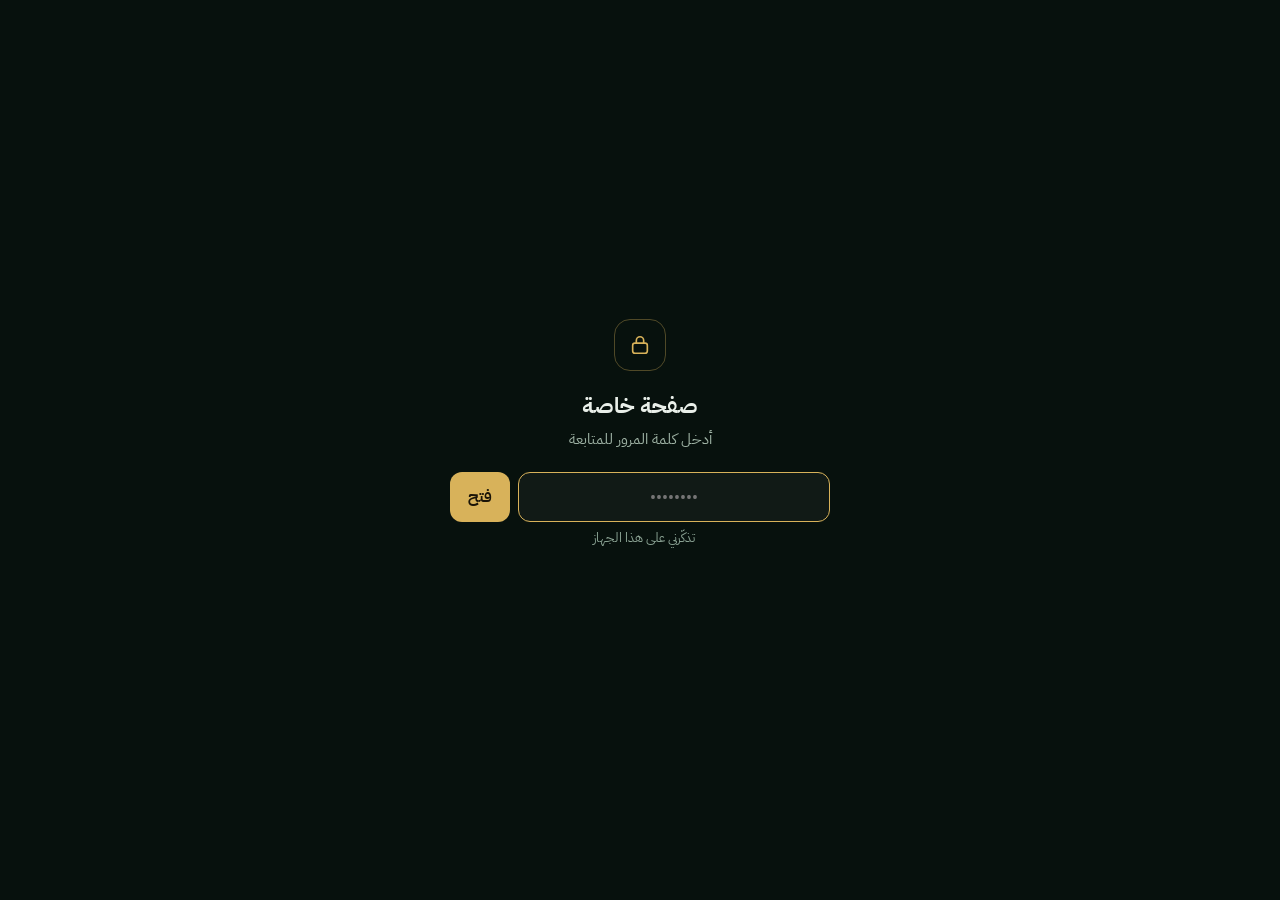
==== commit eccab91f: "Add files via upload" ====
--- a/b2-7f3a9c2e/index.html
+++ b/b2-7f3a9c2e/index.html
@@ -29,7 +29,6 @@
   <div class="lock"><svg width="22" height="22" viewBox="0 0 24 24" fill="none" stroke="currentColor" stroke-width="1.8"><rect x="4" y="10" width="16" height="11" rx="2.5"/><path d="M8 10V7a4 4 0 0 1 8 0v3"/></svg></div>
   <h1>صفحة خاصة</h1>
   <p>أدخل كلمة المرور للمتابعة</p>
-  <p class="hint">تلميح: <span dir="ltr">wifi</span></p>
   <form id="f" autocomplete="off">
     <input id="pw" type="password" placeholder="••••••••" aria-label="كلمة المرور" autofocus>
     <button type="submit">فتح</button>
@@ -38,7 +37,7 @@
   <div class="err" id="err"></div>
 </main>
 <script>
-const D={"s": "Pd7AN624TXwdhHJUNtWssA==", "v": "sfuctVl5wvJ0e0+G", "c": "fESg5/6HXttzeYZTi5WwxEMxfPbxED3VVWZMlFS4X4jQ0q8JLh7qHwNS3HH2mcGAlBg6zb3xv/qBVou1wxgpBqbfh38pxPeGos9CSVzLfOAQbbZrkQ/8VRNTRhN4pZMQo+M96A0ClgU2Pnd+sOziNpUz5nCWgz+zB/tcQ6D/c1pm9QEsO640gy74TDHUTLoElFF7ulVkGZmQBO+Tv+H/RKxVHX6cB6GOLeH/P91QpsOQVSbxTWsK/e/Zh0qCFSQrl/KnNXMSYuG0XXlPM+ogUV4GkW6bivgjJDYAJU2P4JnQL1fj9Vh0nxMax0Sq+KQDwRaDVC/ZfdeBAAk+suUqOWvc7i5yVI8HCqqPyG5D+p/Nq9ilL4agGILEwqrJdCkrOmhPX1SBynjh9aKkgpmQf7rFRwoXH3uYjlnnVIVZ1oTKMlHiLetVA8uQSO1F+z/[base64]/3AQPhnhhkT9Z+XwZ33F/fCTU/1VYnmR0oViURLyZcEG4udoK04xzxUU9V4rBfza8dqkNCo/wtWXBq93bdp9zE8Y3e1GCDLJnViYCKMWgh63WKxPbDoYOk0Tz182L1zf+zuKLapd0HVieCAx5VQSfpZlzumG2FYRI4kTsD956oTDeMNhPhnk6+1ZRZFNK2CZE+6MRJDHgX4Kfz6usAaWsWmMecKijreW0Vil7ih2oHB5797Wl8wSWL5sh7LWlHKiqDylY4r8K/uthhZMViRyIfkF1PLPSdB7zCrQTRpX6D+d3zxUDC5pHzm+6kXzRABOABEAy+usNVLRkp1ZKBDbTfw0qYMxR1WiM6yni5UULEgnP9KIE+k7it9sBAeQpY7EvcJABTBkP2eaRbI93ItYIkpWpGxHgj0qF22bimsrbs/t4HGk+4ZcAOR6xzMvw2EiIBl7m1cg4h2MRYtai+PfK4D03njk1X1I/8/DqFbcNQEH8YVFZ9a+xraDIvNVUWB4vNOI5/Ky8LnclZK0fV4l+xiBCW5M2DKMNf1D5twHkxkdajiO/[base64]/ChF3mAsrMghtDLteVHYD46YZUO+zd1dPePaIZGewJzaxifP2op4vleGKnXcIj54t32r/7b0n6sDNoY9SgrUY6swlogQFm0mF653jlHk0BWLLGtVPlYg2s45K5+j2X0pQzlS5ts3+om/QMAwHRbGc+Mw+y4yvdTlfC2r1D8r3a0DIXb+AGeomlb/D1t26dApUNkNGmf5dONia/wfWmttDq/d6hxPBXvUi090HK0bq2mIT0l/f2+dvB9zIoUxwMLbZFcnveUeIf4KuYo6hCTFNDQOXfK1uopgvCP6MIs3hncsJSjPdNKuvRrBx1ywScaPJxnJhzMnlmF1sP9bMYlKapm4Omk688rcEvRtcErvBJpBZ0cXi3S74rpuxJfe5lXhC+pNMKh2odOAnZSxK/tvYhvQETfH8g009aQdjp6SHevbPG+lZtD3w4HNYXWmSBVtNyQhT9CFFo9wdvuUJbRj1GGKbMcfLOUtmpDU3t5CUUa8NI+1CIt6ui6Z1m3neBEdRQ9IvLRFGQhJJ//XpWH5qQE5RiM5pxm8wDGBGn1+8YcJGlpZFSDDeiedekWAY/3365txbaZLjKx90EX5LIlHHY3TFGOFsQEyEZnvFHVOwb+SUuE9WNk9LnxcTm59fCDr+zZt/5eP/LJMrGlf5y9AVdQ6DO08ahUnpyE7UbdkCLBV4DrpdTV3mLr0jcA2AMhXWAX8peeTWfTwW/usrpb5KoEjBHOCo4UnjvXFMmPtBVr/6sm2ORPzxDOyqY7Ke/To4XcB40z1ASBHuRqA8fIpy0/xnJWK+OoDojV+5g4LuHmpxiir/S27A6KXzWVvtMYT3Nxe3H4bQgR2w6bYaYCCOb+Rsk/ia6N+UzLr0Yad6CaQNphji2xHls7gglGmlcHEgpfcYaiScqIIhspMneIjzuVs0cwCoiSHb/3DFPwnjKn3AioA45RJ1hpdHET80H2EBOuR5Tt5hFA8dsGfukFgiC08yQJHtkaVa0jML/0wfafH6QpWmvt5EQIvqFx7ZYnJAZzzzG6cPFYRA145HqQZedQGRvzLuWuoNmsxWEP0P0FPQiy0ed/jdnWf1e9XS+KGSCc0A+bA2hyxS5xWUudMILqEtwI1ePwFBTZ7oIk6TB5CQgef65GRgZZw/+r9WvfrxPWPequ3jFF5/SjdSluOGnPOBxak+/WvIvG21U5qi6Fv+7lbfIWlgYe7n4uJgFtymU+bmqaSipVH6rdvBHoWm98T4jOmNxpqpmmULkq0b/fmJAaeRkR/uwDqRUEhCn06Tt/uBKcUt2OL0a+HvDP0tUX7nlXwVFlxHEv0fSq3Vq++YwcwDLNmyyGhD2knlzFv8hOLeGsnVG3xPdVUTAlc/Zqy9YsIUC25XRgniT+xf/4Yvk1ov4Hq5k1f50SwzgDgImZx/J4kUQ962emvKeVnVKbQWVH0IGWvXMDJfknAijvu5ZNiKyHeYneR6KkucL0IFaOpiZS2H/9gXVMTh9xZjDgDJ7o0yFfS5YR+JpDOchCqNbNQy4HEksPBb90V++EGgi5TwzvMntAGwzgsMF2PTfrg7ryyCPRxP5IPHDwiav7ovFIHzbByBTFHs9zG64k0frelgZeyoL1qIrXB9wA3rpO8Eh4mjCFOLS5AUhInhWtYr8JKj2ogFpf/AfdBVSNcrKeeRLsukOu5UtRWkm74l+/0KMqq5HlOjbviG88MhtCnJGupwolv+0Uqfx7betfBSnmWjdsUTvpQxaRhm+OShgoaKU+Rm//dNEeZP1Ym3E8Krdo1jnfmFG2726RuDOj5a/gdYXXHWVS4Z5NbgGJD35Dd3uGRqdiy9FrPeOC+8doswdAv11mXJmaA86GKcgvtSDjFg+NQ+VFBZw295HB6njqUTJ2TV75fngJAJ6wdilQlBFZ0/fKYqJ0+fggeOOA4Igq3Fqv2Dkg68aZbq5zKnVMUqLYV0XIvNSVT3PqffFCF3+ucmGOy0N3TPGz3z6xEMCTV6lSUi+FUQCiYFrzsQGbZqNpKjbtws4hEyyklcT3K/+5X8Gj9ZRomJBk82jpRvBRPTOsNYzqiw5bnwsFdyWJhaXYKKJaOL9etuYPqH8z55sJ2gIQQwz+FFFCTO2R7MNW4LTDgZwm42u4A+nra6K5lgqt1Pvu9qbiTUVAg6ZeBOu6YrwVUkjjLDXfDzeB+clNC/unMMJh7zuisbxmJ4CHO4WmOQBhAf9eh+w05ExYISR/lLsC0oOXFzDqbMYyHSojzt8ejaWn/zDU47L7TExHIPile6Xy2eZZteIxuG/KSiZYBonHQfPvk7CHfTiqpwocS2lr2/dCNqFixegFqwBWJG6du3haDoDzXlXf1jIdSIc4VvkEcGOX8stV71ZsaFiMKYqEnazzROkUQNCKT+Dvyp4Qkvk9WHabEhsop366NbW8ri+dMlwrcoCuJ+L37QQQ5/Ztx0yMrX9iCbCWe/[base64]/h+cQjeauIsMosl7v1UZFFwatt4uBeLr6umo6rh2tR1NXBMAEtuCDkOKm6HzjGf1PATPf4/SsXJ3oGG7x3Jd9QmY5tx0eoxVWBqDfQ9pJ4x6djnYblF8zY01iTiCLAeOBBp/[base64]/aVL5owJ3eQSXtjEb69ShRLhTVC6QiQyLKrPzY5jU+fjtUUxjQ++v9PRBZ/[base64]/3LVXZ+O5Ubbxj4j08OUru2w1IjHUcuONETqHkGH93WfqbL+6Cgg5KNIm6tZk5j1CQlxnOviGUAUDFAR7S1oFbQrhas3u3COEuWtTedoml0Cj8jUBevrEboPB5c52s/NlKbGUTweyGytf+LJGyWLQwgrPicJUMj+7AcvSBzhezt93eG9tKlBoldKbvo+5R15JBoBhxOG8absabl5nH0ViYyFDPkEZYHwJzeQIRDgbzBRGeIUeXFsMwHqqvLiJ5fTRMhE2P+8jnbAd2u65mIiJ8FXRuBHQfnbwkOfqZtrJSy/wGRfXKAPOzrnuSpMrqDOGNDf8xogVnYb0JaZ7WabEEfuoCBDLL/DoSK6lMOFtf/3WyhVteEdJyw0j+V49PxN84Y/WbbAHBLXJnb9MVG/6a5gPFnbhgWrsKUSxQrkRkozq1lJve28CRpZuQi5/DSl/K6ZV+i4rAobRzDgNxVHjZhUUl4FqxLeAQM8RWAjiecFKFrjCeNloMgeR3qdI2EkC/7oMwIDWw8VYbr0uzTqd5eUxW6Oe+o+IJcl34/bOkmRq3UhyopHBEH+GAEvQmohqjEn8PpBMHT56g6V5zLO3I5YLD5mwQh07rxVzkuSChea1jg0mq/i6Ha2tqc7+oCq7I3xF7wfLOiyFH8GeHOx4hYzFU05ZMCNQTL98CsHoqmvbU0L9dsOAz6HI7xf7rnM1TMCEs6dHk/M+2cJv3xE+Ge95rBD4JskbmUD3YvdytBBYyo4JPtuB+RKDMFlB5NxXxjg9yHCgLzXUddDRdLQOmdOt4VqmZ5EQzVfi4SaZSYH4CcvzqX4S5mFGzRuXYtHFdlesrtJ5OQmBy8QhSwSA09zu5b+BNkh/60b+jnHiJC/CNKOTQ8i+5NoKtjG7eFn5OI6dR/QBh+dNXcCgkSJcmeiJdcn3R+uBXrcanA7oq5RLCaIQH1qSFeIPQL/NVQ8xXOLW9ZLsBaqQvakq4hmViRyCKmaGsnNf8KDZGtVB5apGUN0NwoY4ojaJCcVR0W9BnqHwUKsTkaVc6Wvjs/BN2BUYH8CQfNf66r8g9VoRSJPuOh6xQP4DgHWy3zM1o8I/8DiCK3zsJuBjQ2JLLIJzMsjN0LRSEMynCl1PGCfRBxvBQDRfhA0oEzZ6P2W/g7Nd/97FxoOc+K78C9mnCe7AVqFGebiqEoqd4w2x2u5T1EKV4EkOsoY9K21jDm2468AiB/kzOAHB05BfHi8kCQefHnKYjoR6+yFK3Xil7MuD9oj0elN1NC++3QePvywpNOIo4hGR7v5GIfKOZfQ51hjpzJ216gxp623Tp1iw0uSJ/CssakDGcBwpe71EptSl9SdAzDOcVLDw2JSBHlSwT0TFLFmuOE6XZLmSm+9ANgGK6Xz2iHNRwEg4Bk+6mYdFl0H/OafKBLReXyj8ULoa3Kl7FO8bu6fk5bRmBWwsosnyVTKLe4l2nYhdcrlIXHELYloeVPSA7KphliTcqdX1IAQaSDgUr6f5CACvFNJqDNTCWfkoJJjrRAvIzqgexz3tZRhRN5CtskdA+VNEPDDxuRgb1OV8aMTiPGPxbjJtUWVT4fx2Q8apn5/8RgobqHiOlzoYCyoTewsi3ZJM+V6yqOcwgnNY4N4cq/qXfN3Xe1dT1Uyi4Vmnp4TWFgK614dF7gHD8vnJceOvMtFGTfz4wLtJf5zaYsgKOE4Z1/dRiG49bpW67A0Ak8BSiTZtYfTb41wXrDhoQA2a2P3/N2LpzUfuD0yunUJVpeWj5S2luQ8KYWTR8fbCBklFKhjMfPN573J+LgeUtGF63yRvvWCGAizzbaga/BwwSzuO3UOuYY11kM86yz2Ox/6bRPMIlpxyUZWSqEcGxhpnzHbbGmqoBNHXUDpRreyxAjDQtzFzpJiDTl4LHiXq5lMSIPZLKTWA+LgVpytd6AAsrA6sMSQjFhQ/e+/gh0e/XdlsxUvKy0H7qOGTo7qr2vdlmQafwsgz9tH61givxLcZHdstJkI7LJKKOY0pbxHNuZORP0kvEVj3ccF/cgQfkGhJPyV7lxuDtoi+AUBGfZ0O3R+l11PQ/nDUChrQT5we9A112SCv9ReHh7gu8/D4VAYqSODWc5pZzjryH9LU/qfO+Zt/Agxddl5MdMIXp72RlFkbwuyWGmOyXETC1XnXMcEe65EFMrCT+MJA5gNt7ijteywipo1TDWxGnYUfzgJaiErgDvH0Sywj3YmsWiPI2Dt123iQk0AGbDZ8OfWFiah9CEnVjOu1O7MH9ViaNwMBSGgvF4/nAeOku2iG4KB0+nbL5TDVQHUWLQVEug248nm07v03SlSjz/lWZ+2dtG7HrlTZMtEFpRXL5ntb1dJBBmq4Pv/SS1L9zne3GLbrWAigv3dZINsPXOSWFdMNPIRFOW5x7I3go0LkvV76eOazOL9Q3i3CVb1uiKn+WW1mow4r/MqLcHfTXIH2RY1JAe0eMZ5pptBQY21DlsVjy8n72swNa0pyiJEB2Ujm41rhDPqeGe0rjv0tNmp5ZUgQpuvblsjkH8AJWP+8v7yvbJVhuciSNWrS3Zr3MZFxVNQpHxNqXafX2g73b34PNgCaSWi5z1JiQga+Y0HkZ4L58/vMSIwTcZ/5yEIK1oWGZgHUNipGnMrfVFo8nWUJOTzR+SGDFBXhXgnBMHitIySSxcffyzonlpCFv4G6YKsn2ce8kSi+l1c9rmFq24MyzUOPMHRTTWG7oGEKdjMfcQAT950DBR/Qdo9nGEnyad6V4G4Scd7E1Q73c4EH4w8X+H+GlX7uKIQURfdpDN3A2UNT7lCKL/6lG9VuhiepFTGaOJ+c/q3L4psAxZTgeerKcm61+nk9XPyCLNyMRRTX45sPRSM/JJVCodSPfmyPkRmhRI0s9hMCsCoxTCdobilb5hw3lg3zH64EaVBNjoES/[base64]/UkBrriHqv5Usjtb4+S2C3JRsfN5EVB5KH9YIvo8wKIxXsC2g3K4VmOgZQ4rLijtdWqTC54b3uIG1HiVeIB39/3GxRM6eN2B2kkuO0V2L5b9DnSfUeOyiUm2VKxaOY7RbcZM9Kegbv64H/2+1Z98Fy44b04fXAJM6sqIOoE+hlIztOAt8b0W5e6Ji6NR5iwJvArxQ30GoKR9EUXqDV8Db00F3DA00r4OF/hO+HGKRw8AnFcS3Y5zu28np0yZluHpf6O4tURWNKuxnSe8mLCzSzlw7EUNyc87lweJHfHdrH2C0laXTlOMlMYlaG+gOZRJJzGWii845zV66QjGXgJxtalvLICa5iD06u7XJAsvnpizZSv6+6fSpCMHKOQnTocy6aJmH9RCMH8BLVPcUzuDxtevdwGjcmTE/qdjpJnqUZkEzy8vvQMNUUHlybGCM4NUZ0O6xDZ1T9ChQPwTtRs3LsWuiR53o8PLAy/op69KNpiLow+gyNUnrI/mp9CW7NZOm2I7Xet8TErEpwoD5TOt4yL/H8U/xKng+Et9/iXhSP4gYy9KzYmFH6mUJZl0SqI8qfsBKggNB/Wn7vl4xD1uWd0fspWwBJRrbU+GFhRJj68VZotqSyJNNZI0YJpIPMxRZGFmQLTcb/Gxqfsr6sRwnxtm6h1jcOALzLmvI/GOSeSZNo9A7rdQoVSQkNoyHZaUTasb8Y2G9MgWJZ9DQf0rItOPy11XQNr+hvRM32yK+2rowLCVLLuw74cRqjaBeG8jhV954YqHcRwEzo8yZoGWE+W1m36eeux4PSf1xf/s1zo6FYLmZHGbo6BBBzSCi8vYky5mkxnwnHx0SY+h6X8nY2/iaD4CnZPV3fLCeftj4OMlX1AJcixlx03y6xkkfi5PG6A8mMKnP9yMT4wMbL2wrY1IwPZjq6RFvWNbKJBdchgnAJ6CUM5PMpdT4gb5b7kGAy7Y1f5iroOhR02S4kjve5RQshWsvadWW59zZ1PrIWgWe4bjqIdNIU/0aVXliNGIpHsHTNV47fIszMrWKvY9RyWBj8U1PgGU5B438XE0sq1oh6w24WSK745iN4pRwq5IK0+3IOz4jg6xFJW6KimWjGqakGS7tz51PzKHm717+g0iWZ4ARhjgUzrwG2tDwES6EU1daFcUpVIEur5HEMDDrgDOFzDqM+zPW/4LCXBfcCu0vJrGlzbQA+VMCtTyiIHFTBcDIA9FGMZ2QOSZEzTzln4pURtyAdKoB9U/jT40yTgdX/RiGo2shdAly8DaUWlISuvFwSW7Dq22ZvSXqY1+CCEI+iVU61YGnRZ67LbJ4JqZubf/RsIF+pz0k3BOf9HJP8MfpIF3RshyOy4XpKZLg4CDmBWtz1wlsP2PPKa5qgGiiXRCa96KKEP3arww9wywcZZvAEHGi8pO7b2+atZE2OZUcxoKoxx1cfJUJNFOTWZk9dVnBPkppybwCcZxiE/PcIM7m8ifayKCKvEjhrK65jUBe3glPji/uEqPOVJW5jx1mXYS+NtJGMBtlv9jei5DUP5YixEreUHPKMkEU7DFmoD8gtX2RnyXR+PtfSoQCAkIEOMAuuumTs7MLghO9Et2iJ7FNG0eu66vdhN+dXw5rs+TmnxsHLEVGwRCfZ+sFhwP+pk/quFR2CiWr7lm0t40NrVZFqLzbp+0M1Gw1s3D8XDX/96KNZQcMp2QNtvEH4xcjAmB8Kur9Vu2H/ybpXao2+hi1hVEkWMmiL09XHt3rw3ZGFXgFp/FCjcXvMJVZK8RyDnK1zdVtMGciQ3R8WWi8mWxVibze37vdNWGUg3T6s/v/TIPyxFDga1h0aKjb+4l7/RpwSK70TvAHzDMhfuGWp9NfBrWd5hWSYp/[base64]/0chVgNBejKSITo2ByutFQypE2siYb3pW++/iKG6cIeUIzq693plmdGTEdG5POts4V96pIFlJtFz/x7AEDpQbEqCB2Mv43ZWSx735ehpYxTzTTpRehxu/7xiWa4aii4Hr60q8CWnESrq8wyMUY0t2Th2ic5g9LUo1H+xm4YKGi1qovATk5unPiKXtIubg81qR+xEEv1UK6nGGlnQmA49dmhIaB7h7qTkR9eUnGPVa+rJdupQURJK39Yd0z1c2MwXclXhV9qG0RzwY+mFCL1ldNZH9k+SAglJFfW3dTcMheTlXOn9qXQ2gGVOK/FTxGHIbO5C5yENHgNavmqXfV9dHv7+NCVSi0k3G77st7d5vX0xtTKQan67K7M690K9hMxZi0Zs9HNzR747d7qrwQqtJcU2U1NMc1mNKoGpamK8vUgrSGSY1eHAWmXcOf2fKoPBzJJXMiUzN6lf/FADwGKJQO9gXm+7b1h7pJUQaOWXnadlwwILDXoMevEL98QOaAswcb7LQJ5GMOF7PvVZGNr2Jz2zkr1yQqO1trqjiQ1y/Ge4Fgg8YeScwMXr8TN+wRbCAatZeIoCCx5SUdnGYzuvfWUqqDjRFqVckPDT7QyBSJvsxbW+k+57XwPVMJWJQaIZkGIjNqj7X6HWdf7kuDp65F1JsUI/h1nJHIb22vhugHcGC47uOSraf0r4qk3Ze983qjToFL0ipUtDrpirHx4Py8wDESqKL1J9LMoZrPh69da7p7FrPZh30JplLyE4X5koNBzZOyhfBzPQnJz469bbyC+2TrsvWV2t4jtyoa3egrL+gpP/FB5ZBUhjW5E5XIVhV9MCbUoSYePpQsZxzrOtiulm/[base64]/L4sTVHHjXoo/oKddyWi1X8lpxcS4P3UQMfFnDGveSYYcOCnn+V6oNDyj9E6M8lno3ijpcT24Z+5PRG4Noacngf6HE6rgKzWBkxy57nSuXzNj6gyVNvrzOMLo89cAEsqHqSbCPmhtMhRezTypqnZirsF/MoUFWXQHX5N7JXRSqXf0v1C8YYYUK8cu5EJWAfexOA1zQS/Sccnpg2h052Lpna5tfD0y5U2JHKYEmckEKieMDdIo21gky1hJaf45zUAaeZfkE9XETbiEwLzZ/lQCec9ktkieYd3KAJ/7Gk6qowUQizdBM7Ar9FUlO58ngSPWIkAdF7PDack7Z6FncB9mIBeK2WJRdcQ/rh+w9L/V5B8LQtMn2dUfx6cZspXz/2q9mzBL0dPaxH5PtJDkwsaXKT82Fg6dnT3/dHzrutrAotBawHpldJi0hR2YR2GX5THam3nBmUodzOJAsFp317t7N41AzZg6KdY2pBPPVetmAMDveTGUb7nrXrQL/cI1IGNR9xDsFssezdXQIeIy36sKLGIM7moUfz69h+i1i5iHJKDMfc+ixH6vE0PjlXg8JNZuqBcZUcXA/W6CJ2sVtMZDcHRApLZkRff3lzpuOJg10dl9hBWYceZoPfrbVqn3Rb/Zxr5xSnEfS6IKgR9Wsqt1obDQGFD9t+l9G1AyPOxlkJW43p131jStK6GgQV/os2AASOYOII2ePO4yeStJ4LtzeC/M5gpCO8BNY+16p+PkFRcrVsRY2meohPanZXypzrRNpHS7F2jwX0e/oNJz1Mtca/WcKyFknANv2rt5wR3RDTwjJK12uSmTMXSWlwsEImg5fTEn4iOKuxe8WFoncbg6oM7p/lpppM/CI7hs5hs48r+i6Ib+1fKFks4tL1GL+lHXOvQC8sfQLaBLF8UhzRSQ0c6xwYzKG6Nj1TOAwdTAzOtlSgi3/X1oT0QkfsHIE7OCed+uUiF/[base64]//CrN+mcZwrrQnyggGg5f++jLhMLoPNZmsR/eedCYUSKUmFmp6m9l6fol/eqeKYLApVdRx+xCaY5z+q+XwdEsHjhfMC5AUQdGO16FZ/up1nxd7HZhp10eoE9peHE7iD2zbJ1yGWALEJBJRiKHRMUNREKH/diDCJ82GARugps039rPJRXTCFG9HTOSfbN9tiJV6BA/JdwBsicQbaRlYvLietzE2jZScsj6BDzE614V1S60KNHByRtFTNu6bTobUGQ7ewhaHecQN1dM1FVSZN3ce/[base64]/jX/a6VyO88N4J9BA4UkSfJCFNfJZIP2tZol4WLuxCE4AMT4Ja5iGfOsDdngc3rPY9VT6xIl4n/DxhWhk5sA7Ea0rzNtq5XDIDVaMGlisKyaa4aSAA9vtk0bWrysvyzd6otsjdtn6vU5Jy7FptjEtLxn8f86//0ejML7zfiW2om8+/aH8DfdMrwd3mZZlnIN1PCE7/[base64]/bee529KBNPZI08+QXksweH2RFOwqvmkO69A+DqlZaHA9qTrxh+fzhuqhRDg+E12iLbE4AeGjYnOrvuw/pnyf+VWwI+DntfEFy3ItntKZxQc4RetcPapGlRQ0gxv2Z9z4K8DgGW0bJM60QiW4eNCNsK7x146Kq7ZGytGjcDDG1tpesxvzJLTBIilLqX+ttrbe79GVGqB666G5YsuH74cXS+yKDsOZFLxt7Cwt2A/vHVqCcmLTlYoDdYwUPr31c59BSRWcWsXgR6qjFoJhGBw+WY0TvZGJvjR5k/BI3gDF2ZO4ESPqTTwJACMctF4+wM2RakOmArlnIS/B/+rjWjzrAitHJstplWB6F5fO0nywR2u1PlRtMCyX8kN24t2OQYwQbzAteSKrvro98u72oijXJWBucCwSjIMP+X3Esm997Lr93QvmaRcOSul+J0ad5oC4bu9XMvYXaY+Vs9vu0gDQxUkfRyXUPqZdjKmGlWU8fGoxlwthymcgxe+AnGp+C/Asbd7vrgz8r3o/wmNZKCPc2aZ0LKs1gzm6NpJ3tvNbN2mJZP2xUVAE0yQ+FnVvdypOo1rtqILqHC/BI762RY8evXEaP80IOm6DIwwDvosbbi8dyNjXoq+O2vsZYHxXnGEI4tiE6Y43BxQjqY8Lx/Odc1Dm/[base64]/bkz9cKO4xjuocUs9bh9yo9fI/vvqsFat3Y9/Jse6ZN+/o1skmbpgqOhh7cd+jyJCmsWYp9aVKerC3q8Ve3jjUMOP7LD9z3/97fUBPmvq3mynrobS/JzaHysSxtj8Ro6dJtPPtRRXyivNED9WXnZ7ZZEgh1mWu8oIMUummnnRxgVEdBv7Omoc+zIwaT28hdrn1CHhDu2SEKT3NYhKMiM3ngnup98SvXNC/O4wzJrGIHI3+qY+xYvdmDZlA7rgzhIlQ2GuxuUyQnD5Db+7RHDYmu1JLgRvG0giQUDjWF8hHzMQNr0KrcXF98rq7veHO1713yGtZRtgH1EQFf/dMCjNgboCdRZybRzMBi7XnQGIOLR52WCcOjDWrCDdIv+Y7PmFHYOnrTO+8Slfe5VubGIvgOT46GMtbHwgWa7WUWViMI/uTV2uIz6OcEWbP33aw78U6OJupyN5BT/yL/CH53t425DNQKPSgmLfWlWRP9i8nXw14lN0TR1Hz7aSYcdZzHxfM0Siu+rpWeogFVllaUC6x+ZvA8b/p/l2SFU8Y0Z9eiPmmGshhbWTW9STr5baEl3ejEpSCCPn8iz9PUrX8Tkd7q0EqfubSjlP26reONUB74bp7j0RrrHiYJZWDGuSKwn6iggzzHq63pBntQJEgffT5J1H5g8J3/CcU8C65x0ojso6NF1um1OHzck91mJuB96P2HhF1WLZnU4BzJRz/2mZfUBL2XNyII6ZESDpkN28BMXJ7mvQeDU+0BZdMMkmDgknCdeiXc8Z37Sie0CHuDzyzSTrFOP76pvFEfy9bYnhT0SZgGn1ClliQLfRjg2Wlid7y9c7jle4n9lqLFYWGQ3LlCWcqj4wC/FjYAI1dijlww/WFsRpRStpgxW5795cGE3O6/iMjCaI1VapgwV4KeP6YaFdaiCpWSdyj8EVSOzvCw2NX7S3SavLu4DUpcHZv7YxF9wxDT3GScAmuqxp487j/WUFd6YD2cj3EtrI6ug9XcXwwVYEj+opKLozqMetKM/ncp90hnD/8m5LImg6yqeYEp0iryxDsfxdWOB6qX+RELlp35t8vt2uiqDL6c2njl18OjdmNlaDJ/4SCuGAqOAg6w56C8bYciGdVYz43Zy/[base64]/CW0sfTfzATSwEtv30AK+S/qCUIow2qkftuMeEIdZ/Gro5MsUa4BmQcJNwL4AVgUzZIWnch4xz2CTCezTHLhaA3cqYyikQzKvh4la5+u3HG1Lt3U0QIJ6sNTcq7Vpw4ZrHAaL4gwwVxV/i+b/g8HrgoJAMiqv8mW7c/XK8hv6lh6etsu85OAo/PzXEtFqH//WYohC67MNTOMjeGUUb3qYlWkNPxfda5qQhK4WPSfXcKofxslK0/6DqqM8leFf6sfwZDIHetp9TQrqJHgpvojAQXnvmmElzssgG7gqXwgAdyG6IwAINj+UslUzy8nOUjF7NFcKwTy4pYOlQg2mgHpR5ZX4QryU3Mku3RVEWQ9Yi9G4vb1irKSSfiPNhe+0nqnTAaa8mVWVr9ebMMVDVjViuVZRxOEeqajfZFz+K0oZoG9GSKuuBuEoTu/NOhn+o1YCQPMevgEgy7tWG+7zHMdxist6IlS62yLrzPjSIitEQSURPFpx/0QjTndZAcpUxt8+4ZFX2fRddjKovpD7yBTyyCvB/VED+hYmirqsS8Scqc7T6Tmqcu+Gf/JQb+xgET/ALav8uJ0jQG8aLWskNYoYwwRJsnTzb0cmIgzUMtQEL8M+e7hm56LTgS/bXht/9TRhmanEjf2nuxZiTW0nxdBD4s63FwqD/vouypnMpuTKQATV9N4AfXVj6Fkdw/NJMUC8K4PpQr7hqwGp3DlXP2MeP+4hTYWbFuFNr/yAkq8IfCKlnXdo2p2kbQUGbvMPHjyWIrXLUqkjsq7Y/as46F/osXp9s41uruKMiIhFd4Xj1ThDU3xndjV27g34W/Mw7rDurlvKfmEIKPaEAXvCOHJbPvWUnPpBa3lvxp+O7Hxyg/glmrJPPklQnWV7i02DWaAjBC4RczsCf7QzIZoCKCKEkgB7Pqn6Jmn110v7nhaYEr8e84afWfINUggjsVpoWmfzAkHv3XaqkoWXoO50AiffK/DDS8vvlfVGwdwJKFJmZDqAZJBAWYJg0e/x2klShbhe43JdorbHGtvnZwqzFXY92mrPu/XizpL4RQXSKWulKbgU1sHuU6Q/k+B9v/fqkTmbEBVGilmN/IXtQZltxGYmT+QcqosEzc4XwDTkSsrG7jCzhuHWruA/CffZHJSAX4m5bWcmty0Sb6HW4NP2ukGcDlAEj02THj1y6nvHTjS7X1QtqeOHkIyHKQkG5G+I43RONvcxtcmiRKXUMEyVe7NUYM2V7kYA8QEzf+RInOd2aE6OdZ8EgNMZgXn1pf64/[base64]/GtVfJGR12R4Y+UEoxsEbZP3o2p5oj+tFVYVt50w07IvNUNJXiTPfm4z2nCiX/Mwa12Sd87KgZTcJGgaqeqLEIweRFG0ikUlKeTdoJvBsjhrjExGUAJRILTXysyrKIOf5biS1MBk6W7NB6Djpc4T8e2vhNJso1WktNmbkgC7TwfzGSbhDRrf10xF0gt7HnmcqWCH/b+1MlzNvkWIhJ0TV+JC6e9Hax/XvkRorM86i6KRRXA7BIM7VvmjYIPhM17+FLljc/boYm6NCnqXJjHTbDUFP99lbdN1At1+in3FhjM679nsD4qtjdhGT1unIeBTuj55h3RDlPbk3Yg7a2NNI0NsTy7Th0Nv7p+evOGMqpzdRlNhe6uBTvNRbVkZ0+SgqECMuga67CgnywBT3Hn4FlejFgvDz6GWwceIGvEg6sBTGd80/PS93AuYeQ74g85m7gHNkiTVZ/QkonJyxsPaHNtOi+Us0DmaInffE9zamcPfaTnfaA4Erzahs2agpRS10RQNihwaGg7q8pdjHz0kQ2G0fu0bWkA4bZp+gl19xUXWxFLW/LlNasOZFQWvseHdIL2fpzVbXWOTdotiTr3KoEIzh5aQ9cc1/dU/grCnhf3vRbNJ3/BAw+P8Doz2MCny6JgSlYIqS/y2n4mu/fOOLYPlfD+0QgPQL1kYubE6lMukSnRHSrYRwQJIGHdjgBGV8leBLBc35PuqcCRbPV0qhjU/zTlXbuSj8M3dnMpp0obLh1h6q2cFwR1kkhvs0r0EvHXbZDQ92dOJugJjhGzoZPz2rc0A7p4l1XXsZpKI2CsB0iMBMOKUyU4TxYhIaZgp7805qq64oVUWkDd3U/M0SYwIeZBa6LVGpMrc5MCHYvmHXjxQ7TXxO3Rj089BPa7UIt72TnLAnyMnMMXgChPOjZsIzyEIU+W5KozkN4a/JHMuhgtl8iiK5OYVKKuOChMO2q1va0FTh1FcC+D+iHoTU4BVx8VYWIz9D8Rp+MM0K3E86yJ45j7sBbtZpzQ+6Jzb/shsXY4VD6bkrobf69XXa5Z5axnl9gbdmlslTGJdFcG6REuCp3y8L3v1SvHdyemGBcK/jkWc/SZTnYN19Ny43PPWcD05uj0TIdwaPPi5obKnpNLvgDPNLCSj7iw2TZoiyzmhKb/oAxFgEpta0lLFelzdHfhlrtJs36tlAudVkxXNk7v0QL+3WnHv6DrWHICHXrbhPTBcUEXY5jqys8KbdceBuwCK9cTDfb93liSZDvR6i9lVKcum8yg9UjYJ4613CbQocu7FWubM/s0KpLdzjRIq9ddK1S8AaHrr7W+LHdrtj2Uei19WT06zr8BTd6pqO2meb8vCJJGuw21/meT72fcEMLQdPK6L3CgoxDFRPV/7OJq+s+41PFKAGlwnkCQQwb2+SW5jlowC/TdTCDMb3XiKB4e9YLah+cp1g98eYAuw9Dg4scisihvkERdbfNd2/q643Eow1Vbilwdi4TXkUaoAuxHcvQaKzbj6sh4L42u9uhWOL8C+U9e71Wzrvl4xqaFGWhSo+jZ4RzbyFklcdwj9xnp5BygUollTxE/MUpLHNGOEBq9kTBg6XTCMIfVBnTD8VZHkzoSPrHvwi6KtW85wk/en9+L8ertvv6o6Q5X6Y9cGzZ5oh7T+r0UpjiFMDPFQOjd7/2H9W/aRr9qUZTnleCYS8pQS/[base64]/6dTVhwa81px0S+MiLpW5l6tfmKM2HEYPi2cCqEuT14KZHizGcRAfROP2pJHeAcmOrppBsUX/umIGyd0S2wGEhMR12g4KnT5771HL68r+rjvGVcJKMp5RESaWDzre+WQSmotTg8HS2J2RPDjOdkWeG4bwG9A+bM5ZCKxvH941fMe3/ZQZ8Jby+pKFkGxxpOjxZRMGv0M61LslK0cIRaNEweKuWQaPmRp9RdZQNmwklsxgb+zfgvjm4w8m2nm6NcN0er62aT1wU7mociDwt2rCHnwWD7pWxhLzDGMB+tcmaYPQdJlOzFtGIV2q31bNNl7fSPcB7bnmwloPR3UEOjeX5tFxwK+ELY/mhbfnqxcQPj7GNIA1XMn9oJrYYeofTITSDLsJnFrrvfmXD1cf7tQHvotoUhsmkjMy+i1fsB5CHFzlb6MYcMHxuiDj2HRPYMLBFPUM2RwjWAZvdNj1Jzrx3Qk330yhcKGiAJzTJlo6LVbOPPiRZ43SzOaEv9ppRPhdrFRrYTCZxQws/tMLEtoWBEm5A6QRx08j79W5baKBVvqbx6HhEXH8BGJplLGTjOGSr5XdQ34pO47iTSrg/zEvoQBz4fhHaKkEve0ObYXw65M/tk1hOk0cTUjIMsSY4Xus255CFBhbOCuelJQW3ptNPIIVq9Tc8bLU3lGnHxU9e3feVeqG2UHP1QwvwoB3O4JRzeptqy8ETF46OQYQCZo8oFRpaM8MZg/YVE6Gzc7ARgwncEbBQ+y1QQbEiyhq1fabTwkB6/3htYiYD0HgiTrUl2NeRWFBXTwUpoefnve7YvTnXIp/+58/AC4x2tDJqE3rb7NcAN6pdb0+8kB3vqI9WXw/cPNtP7VEyxzIYGVIzV+p0hiUjm7whhHXTA+zOrV39R5TrgcufMd83A73GWV9UZMohDVkMDEp4+/aNHX3oQUzGMPXBq/M8lig1d7fA8nXy1E3W2zpj0BkV7DBREQEoPormziUJmluuuQBfzhgIe2Ew7VUC+K1+oFvUAQUsZfE4FQSJ5h7qIgev3J92RIVwug9FJ36qkCPiITy0y9vHqdBIZl5pOmhmn++bz1u/Nu1ksg4WdA+0kSmq2z396Xz3L++tlG/ijOKmMHeSG+R5jA+zpCdtKo6oQWYWMSBcLMAUpeX5K99NJR9lVEkMx8XVgurXdny9J8A4ma0V8sdluZSpuGzxbfpRDmYTkwlqKC33fzQ2ifxjv8gR/K9GOLArKkIrCQLxS8W81r3DXAFzNC6ZCIOptYnuhtSSJYNIg+KVJyVwqlTNOh3yXDRr8fqDjH4nPbKvOePpVskUYhBprRrbiwWf/0vC4bSNOpSwGrEUvSjKZCtU/[base64]/WkcKc1QAJHuOWvtitntR+OlMYyy6wlBFAv3fa6MgDRCmqTK6lQxnaTToljPwpkjRVnN36R3P38Z3jxvelAHH8ADzcsbcSmKfS6xr/8ys+epBX8gwUBP3s16mfDA5PHgNkGveo99EZMB1rnIhSEw/ZNA8n908Vq0f3FAg56c1saWDjcWRizjzwpvJAgaFBug4yfFHHTm5iSMrxwVjvnDTfUKgy0n0WxMhV9j6a3ETse7cRw5UboZR4IHj6D9OTxSEvq3YoqnZ0EVTGsTjCcTm6+vtcwls3WQ17vix27vlHNckcgHOJD3gDlrjwqxr5vzSnHnGf/p5tVNDuMaHTPapM54YEj11hEXZ+e+lA2A3Uf9DTcr2VLm9O9OtrnQdOrHdCg/35df4GRnKh54oYCbIpfr6zUzbjqlHOvBvODo/li56O2C3OTwX3biVXuFz2gjLFMlmSiK2dHamG1yiHy2lgt40QUBNvBEMHG/SWBGvLgEbyi40Uy1YZbC8E5CoUCbJbm2mVSO+uBSzv00oLfsKJGPAc0gaP5xZq8k9IL03kaMdaPBwBFNeplcnZ+Lx3+MwdcXBjNqUJeOKW7kAEoTjwie/EO8L/[base64]/cL5b1zZHIwbVviqUeXhLI8ZFuxJbXOvPNrrOIbPsIFgXCWkM3B6tcOn5gb/Ko8tF7ImSPQFtnA6ceReI7/6e6pDdsOFvUSPKpuk6oa7e3BXLcUxx4VL+7t0b99EnNOHrnG/YNc/QFB7cQX2/qsT33cVi+4yG1ausEicqZFU24r1ev66lFXEVPwRvAfrMdr34xT8u95aLXeZ3V9tfOVQPmPtGx35A+IzAhzHilKdkubUOXg53BvNg45paHRMIS/hlg3ihFBfff/x9kjIfexw51k0YhdyAyTt5cwhDXM0GcN4UDS66XqEt27dhel0tc2+yCLQ/vuK/hdJpkp8Frwg8odwBBzeJKXkKEE9dOdZdHPquoXjoJpNk3XiC3RZQT5IDTsreOtdKWbydNhvzQdX+oqT9MShhpcQ7Qem/jdUtP/pi54fSKKw321rqYpHF31PRB4Aq1Yxid7rSOVm0HkyJQBKQRO6/GOExOXGbljhxy3Z8rYX+0RIZ58vYQql2cDYJiTQb7OnUU+cA34jqMHzzMRj+sgu7EwFZVDjzgV9IAcY6mGPsLhCBH2TsvdEBZzSrYlo1WFPJkfVnRgaFngsoziQOlir7W6htq8hUNBTLJ99hF0q6ob+ydchbc4qqvCykRKdiY59/K5aNVAH0I4HeozNn7wWXvQG9mBMtGbOdleulYqWO3TTRFMh6JmpofBEQYWNJNibI6JXsE1bIqHc3CrrJo2NU7p3zhhdnPl73s6C5IYycZhX952jYAA3ekTdkuQBHj4H3lvqn06x8xolgPYXTTtdazwVEf+hQ9G6YFXmeP7xu+VL3nIbR/z4J/N71IN0RvjzoO+t4+w4CHwYUAqzBR4fMvZhO3mSyQ3Ttr27lB3eDxe0NteD6Bl1iqbi976E7Odasfr/8oG5aLNcugLy6DIjHA5Y2vnzT8x6x6b7LWiVJrv6A4zLjsKfTouqzG+Ec5O4XfSLgIP8BUreux1nxljGUVYnuBZvSM0HkkELZkVBxARw5/0tS0+PraYrz38B8rVaNXRQhmH+JyCC7iuEEtG+oVfgIDvKaBjGB1fDA4qcRUGcbzJCKlnbiqjlowqcbQxHBczYCZ6JcwHGXNCgbwhN7e/h+oNHS0OzxUSxF3jbw717A1avUSLeYgZw0+4f3xyqBIRcFRT9WPW3rEyhd9nu68u+7Dw3egvSm4e2D95agbYgW+qJ+/2dMdICky3Rd0xlvR5brPhEsbf0fAf+H7NwNX0xcZJXx98ZlnwUCc/VPwNtPWsnBIDaIOvkjgIuiYz4rWzfzqsAq68WncWN+3r3fAPIrrSF5xNk5awsFJWYE9w2IeKCjDFsNymRKoRua2cVYS/mpSHvllz8ZfPu0IIL1EK4X5PPZ4RU3Ai4Y/nedBcZHESow2R2xGP1SNp2Zkw30NJvVzZYY8GGLmJ42XmTT6CKUeCENcpxPsK8AI5ffOaZIE5LJ/1dToN89lmmRYuPlEF9Ey6xNam0Ab3jmBZQd6lhwfS8TshNAeEuPbtSZPcsO+lgdfFjMY/Tla9Bcrz9m2O3c5XGpRy8kHznVMk5tWKecOdyvSmKTR9Cf49Vz3Lq3WBIAV12bDbivyp+3zpgVwqfug6S1VlNVjJsieJUsF5xfiyAqU0K4hBITjHPglbapfKvRuW87/VGf4I0aXha31WDtFWQH6zMo+bJA+z09zhBQEnlPuAKorJge6lGFngtB+34oRNNrJ0pCHmQHSoWk8TU0msqHqNuDIoCNwAX0Cr6yyWWl/cvNJk5pEFe2TD2nle0PJzYg9xlE+qSXvcWWnGsYpGl8WGfieg2ssiYMO9/zXTlF8pK4O+/VTS93Fw+hWk3bIKIJl1y7Q5+O+64/ar7hXJSfAf7tzsk6fJe6qf3rNK6LL8qnemMpovztV3VEOrAhKAxX/vHww0LEpSwrMbwuntv4kU8hdeT0OD28CdTvkhw9GIt3w4bFwcrh1ID8HCAOyqACgGOCwinxZZ9FkdQSaBl7Q38nOQtPgB/fcT79a5zKf+iE9J9v4hl6NN93Ip1PWJJQYHSeoGxTmwN+/1SQhz/tyPaKfFR962s/EWl8O+n6xMdXfTiU4IbpcQvFVye3Q2P4Fewu+w0OL4YaTrgDkqvsW1GI87MiFDIy7bb4M+w8S3hbEIKPtSKhZW252rbXzmIhhAcmNZGGzf4j34DB3or1RfJTumax4P+k3fnId/X2GI25640f8/PAiE+YHO0zI/l2TjDkoZSJin20ngNWhFrGe3omDm/9ED8QB4uoEPERK9JEzZ30yX9olhJLrXlt0Eulzgqfdwq8tktJeBn/NQ9I0r0GHqOt4/5J8bGbffpzwuwl82zg0hjpowd6f7H3GUtceHFzkjxFOigFXH7FJzwyz6vGjUyguknRd/T9v4D8EaOeiAMhAcJEQfJ6XWwV8YNDUStLkUFQztUziwQKcIFMZ1lCam5mZkZfY2HyiyvksYth75O76y47lUczL1O+XQPZpJq53UrxXt813ZS+41ude750I2+m1ZwU9b1Iu/Ejs0nHAIMUpCqrB5sZ9n/WynRpQdue0pvshiAWu7t2CZRGgBnPKzirTfzcHLqbkDEBibzjEJK5VqZXGSArQHyeLHhAAjJhsrLKdwSu1UWo/a84kpdw7evUNAA4J2IJ1iICakO38nb5EnVKPQNeAA/DN4v9T1ifYUbVqUfc6bCqhetXNR+lFMIJZQ5dHLaqQMf7I1Nu1PYYg8VPBfjqjDaAf6iEAq7zCA6xwoWVXih4o0H5xoMoJc6vwhjjkG6NrJStfqz0BZIK58SppjqKvT1AXCfAWGvHgLzuMei6rslSPMaJ4Wpyl/GHNqh3uz64rfEB2kFZ5kaU9YlSnQT1x9kMtOrmhFDKqcIuMsDc2kE4gN35b1cAEBtxXP2hFW9uwvGedpmGAIR/Oi47PynW0uIxVwk3KXcP54+CyEfcNNUYM1JLSdAmFs1B5d8ybrheOOqU0G0x7WBewDw3/jfVf1Xy/jF/0pKAEWNhRp2JfMZQYkRAK98O8ct1ruUGIs53K8AcgcvTREH7vB5DEhTw7Drzd+H70SI1kEpl/nnlFGjq6hjip3/ARVVXOKiy2LPmJ+AsWVTG+XtaikuEPV6qEiQ7rjQsNssgFnxQU3sH99kQNg7Cho0A6mnDfaV1FU7p/K/KD9jcxgUa9cal5DeSDuLg/DZ5MGQDXI7C5HGktutJafeohg5nkFA1RIIuBGa+XXc1RDMMMea9jg+XxwyuaHYdcdBr/ZWZoRaigKTFTegwhiDzTfj6R58ICJ0uJmVLtMOk48RefOdFL8QyRdo7jeZ4B4EGXUNnlahjocx/1DykJb78ye9kPy6PyHEGGaH1YVsO+Ln867KPhLGMAg/g/+bLZI1kYwH9/lD4A2pCWd6kYAjq1xOb/I6IogJJEm/UELPKY0HjXI6MFTub6yXxTY2D+LZr4fIMax3iK6fywDEstRrcZQT092RBRRG/GM6A9qm6kNaGQDEmkjnr4uGgBgJfCvtghXbTMAgTXPwSy/uG+n92wRJ/PzZrH9z2LBKZNWePnhF8wOJ+v0G1yWtZZS9CQ/Sm7z2BbsC10+gM/XKNp3MWDELBLnDk76wNDO/Bre2Ax5KtNNS127wciDsJ6R2uAmy/RKF0gKj9eCFuEtDUNFabSgwgkvVSVP500eQc4tNW7lb2AUFqvC2W9UGv8e55tZrZ91LDc2B6HPjNQjRUJT0Pr0FYJ1cEfVvShAK4KztmXxLtejYlh5BSqnmEGBr+96Yc7YU2Y7k7N68g4f9Cjeo5/Qsg5YpKxHMlep4qePth9o2ZWwD4QNNO4hNzlEUJguKOjABtfJdj/N8cOzei5oNJclpb4pJw0agAEeakgvCWWOZZC+St78TwanKjvqw80uSdWVJVuOeXn+chPX23V53B/7aRe8yvt4eoT7rM9Mvu1YH2j0nTEG1Jv5LpZkykwSRJ1XrqmFfLGsDZ+cENDuFvklwNewjjLgg0FUKFUDhKj4YZKfVCGKhawBWRQyVKHj+AQl1qYCCvQY/b0/K11WPYPpFFmi9bihtQlu6bN+R80xOkzXI79Y96F4wABwBQiZxKj/9U3NFQ0YbKFhlXha8swzsW3mxMOR51J/4+YW82amDl2VK6AedzYDQWMtMCDhjp1zvdYvyHO5aNSSNESryflTKUIFql9Irb2VRFETVYnoAiVVyWL311rSwIoxAlahbx3eqiiKh6QI6sKCUwGQqhygvkdGLyGmw/5tD7U52hJTjWpOyy6Ozu0VU/w6pLhQnAZwkZOF5zbeHs8yAPak10A0ELEItPDMOXNVMNlPXY4AKtjiWQ0pA0o5Icpq3BdAa0/UIe4Tq0Ixd9MAc8+uDNI4/yQpCt9sDklIRr9vilIuLeN2p12ktH9sJbyMdcIO0N/q9xpNLQXZb2B+yHIyNS6+BnOSu1SbFEVQn9VS9HzhII34xUbqm92FqOl6YHFASUa7Mzyd8Qi82r3uRqV0Xw8x268gqsshDWwgbIxd5ImubV1zGrbMFChKN/XsKzYyjA7xe3gtl5+cogntXL3Ro5Lnc9aLo/+44738BsryPTb8v234ItzRI+Q9Sg2UIzann2VrgX8GdcXxGsBvDBbjt149R6I4BQ0psG1RV/Q5zqQwPpFv5qv6cwztIBOl3y6fktPN/2EcCAc2FkzlVnnR0gcfjhp/ynARnJcl7eKoDjCuZ5Qf4GZMoZpVWmCNwW9K3egKgoNe9JLjiOsVxvPynRb0iZMyINvE2GRe6NKSEODHy7uMlMBt/yviHmZ/oh8cx4WkG+t3d5nYPPiXS5g5GENbRT8DXc08H/[base64]/2cJzA0srE4XgmyIGDXsgZaXNtS11dyyv8H2YV+CAWhQ728tygH6GbYVa2t9hp0T5stoJ+rDqOg3AD3dpufbP/szlvPXWI584XOnJOWEtkpli36EHCwVVl7MXKPBskYyBuVb3ZpuoDmXXiSlLMcb5PszAV5KLOnX3QPX8PGNSUm4XMnnXNTWjlX6Hco7+8psQkwjvqb6Zy4aUgSLwSb7ZbMP+wHAZFM1j08mUXE+44ISw482JWIuZmViuWmHCz/ZNVbVWbhG7CXtXCJjT7c/g2swV/VFdurAV/9dgDMDYXyyroHC8OFqiHSFcizAXKiN9LEnvOv8zhx39v+rPEIxjcWzXsB4HcANehaCscQqXaFAE6lfoZAyGakvLoOqDuBHDkzHM1yP8sGYx0t02ZN21ZJ8pRzivKYqBrTsKGzeeBT8JfTO3MARem1t6kHEDOsbuQj8S8aiH+0A6noZmtQJ/ZWIUFJS2BBDJgrKJCK3ECXWoFhEsuv2Tji6p6fD3jcup01O3mfiYHKE/0IWsYo4Oq8Ny97fUfhP1QdCdkZhRyvte+Lfd5HigZUw6gP5qYE3WJgdvku+WeCfbAykZTOu5oH6p5RPrT8tsyRQ+H7/YMcEkJmVKlihWrLWgL+cpSPcO0xAS2omrRCAcaFhf3uLXpGmjhxI6ySRqNdA+H+mAIYO+xel0VHjJ2kUKADUpi0piCt2sinehWupx+D44MbwW9EwBQ+ejtc6pvQmAIjxmNlybGay+qGr3j7uNmSRTDSw8u8KoGSgVQ/irQh8WGzLSGTpq/Bw0hovy533oZ/KhH/IC6ukLelxn0OcKbXSGCA9770dl9IUvSkvAOYhfbXMh24Yh6QjCHhyAuFupmHpXnkTDT8s2qhxsYYWtgdxEp2ZMprvtwGwq8dyic6ciikGhvwj2QRWhB7WjAxLpoTs2n9n/rM/Qf10oxqOO5iPKQfEkce4IDeVvhbMoHqgqTPv60pcrSSKq8FjKuArcVhWFVeCoy4vtBAMg013/lsEagUBcnjF9OzcmqCO4Q2228LCvOJtaLeAMBgrkR5YFWUEIYkANu+a+yCoHQZGcw9FZucD6AzTbdBPTMDOVeEcs1q77CGZXl7PzTljwSNtWszwY7kOj3Z3br91ekib36Oxt9v77lCwVNU5Nf1D7bXNZPGtts9P6rd/Jf7CgIEf6Ct3SeXSkAJQTI6nGfyTKGs49AfXH1Zmr77A5e0cN7w7nxAc1AG5Kfs5mvK5dhmkoCFjlGcbYKMBi4xL0PEYpFAXZUSth7194c+YUrJ7cg56pGZAzYB7XV0Ykriya/zDcu7I0eFHV0op/xeb2f4QcVOUqhteAGJ7IfKMOdg2jd9VbdtVxO88I0+ObDXyITQg6xJVo9OsF2l4J+Itjz/tQ/ZKhrjRKWNAHxt/1SCzmgjhm04jWoBBI1eZtFSz4voEH9y4ziS9Kr3wfeH20893EHNxaPSDbBPX7oAlyQXd/7Fz3kIaXUAL6aaya/wV2OnI0uFL/OB2VsTZFdGV50/rZDoLo30AyWzicnYI5N9q2WItx3qfSnq7+87HrgcMp8dEvbh4jM42NHKFvwp2qm4p572eGskS2XqflOGTupw1PEPfWeE27zQlLfzU08d9Qaf5dhM7J8O6VWKqb/A2hy3ZGbYWrQWp+cV5xUiQdUYoCIeseOFwlhM44e27VWlz1lxTFor2cSRI09UNuXvEYNSxV/SyGV9lLlYQkyc4/2oS4L2OEVdf1KJnA3psCKB9aIF4YSnicrNQHX3xVx1qQNaFtD+4GyOTR/D+c+JKPUMMBh8tNVXPtdGp/0RXkLQjcdRJPXzTAxjJwt/hWC7nLhA0/69XU/KFjavuslDOxnu3IY+ryjNl7sPnxYm8NhokIKUj7rdbE8nSQ0cRx467p7Tkp1V0b/Nhyeu5SAUa/+cSV8TVtkDZUeGN7ooGCzQbnLig0H/wcWWmRHlmRXiTPQolDUrKB87y54wrtDKwzIN5DoCyD1Y/YlKcZ4tKTWXM9PG+Sk4MKB/Su75Vnzoe0dpjiyFv9ETYatK5pz0tXj+SwQg79YTSAPbnzCR4yws5N8T9rQ0u1Pl8pERppbjW390qrZAqkVwQCrDNnqrLRxVQDy0pwi9nmdJ4BTjQAEMorGXB57ebTOtCpLMUA68RtXG94X6IUgfUUR4t63ykHy/0poYamu429xU1B30/JBirNDwONG4MafcHFKnqouJQJuG5/HwL5sv36md6gSIjd3hiE7HZaJR2Z+7sgFfOuPO31JIEVGaj4uq7/SzNpzQd0Zg9vQAbCv8VUbuLRGySyF9ChkZXWdx6zTqGkuqg1flNDSAvS5jmQRNZEeS9OGlFTx9bsnemf78NYz3DI+/Eh3uK6fCnMuC/X20784QrCvkWDyDAf0qfKV/hwyEKwIxXgIOufiKGCWHfdP5YKv9lpYoZlcOHnbZJDS/MEZVORCA3nc1BcQQucsS4AHaQtJE74y4Ua1z3jME5w1V18EM7VZF/[base64]/s3lTFLV/v10Gc4Gi9z/pj9hOFtQnyzXH3vkP0TRA1A0advhj08fx1CqSP5XJOrVj02PHe2WkXlnRzAQP82eXk1sypRgqnP+Kl/wlOPgaxrvpzckMO7bY/lHCb+Dq5cbIcllGhmzHB4A9bVVJkzQAOJ+TmHvADuWVOTHeOzwAKlRHG3zkIbCYVK0Ynbn0CzauSIetd3pxuK+4jpfywHZf5u85WoycHAStCl8t6kFEKVNyImcg5Nmc2Wqed8chPnjvzpGBNJAlmOv8+RBf7er55aNVDQ3IGALvT8WTIQEtTs/2E0Yvclk1lXe6CbZRUfjyal4mtGilMeZfjtVwaI5qgvDzsxbVOE0useEIqUrNVLy92GTL8gn4iDPve8KbzNltx+LD5nFDYzG5+gJTKbzCSHock5h2w8wrTCqiOzo/eBgFw/PjdGgY30sTT1BQDkZHV9vHB68FUWgIITWrb2FbP8bDsasnwftrMBqe6+/fK4tK58C0LnPseK5589YW1PvHXhA2CuK+VoPnUwtrZER4RT0Al1UisXlh7+Ouod8sjOMefkJ6x8Z68w3ZiTxcivbwzDFqOenbg60BZ/wN6kwaKqZBCMEuY4XEliVHzLNAvSGP/+1Dt/Z+XAXW8CEbgAGqL1gwf64XbXAhqUEz9axd13fupZ11BBkl2Jx1EsIpSK9/4eAuLHU7GgLDn+fH4W26XsAvi5p2WxzLoQKIipGVx0TJRy4wkjGbe3ESg5qLgMZcMmSQmhStxyjp8jI3QHOZCBAEFzj/[base64]/6cBcnYEBoKwXs2Xp8H3sEtMohV2lftxtN8PszjscrwIc8jR/AGgJ4JioSkUGAvoVAw+PujulmwHekx3S6afMZFAafWgsnWg2vSS8Qgl1r8nNlppRhzKXx+o/pS7PF2zd2BVDygcoUHDdx/OIbAJiJF8H7NKTIEG9WUrkinwxOdVPNvUmUiQEFDoRnj/oLQDnS10IZCx5h9V70cYZoWvXnR/I7PAqpfLZ3EsPXNoC03e4KW0YHSyy5kMZ9gJFgiV6asa4L4wlfqsufEiMx+V44/vETx8ycG7myni8+SzFOl1ZjdjZpJE+sOIdj4werLfcUjz1vq/[base64]/ORtyyW0gUMauj9BIVe2C/9VBf3d11Ch8lTfAiY1qV1lo+m09jG1zsb8wu4HBaUIQ4SACsbmqcUay87m6RdaqO/PKNJlJQA5Rl7wHkBbmhaI9wlkyd9ZdOJXVpJ4kdOQcZP16ssjDVM1QJPj/pNSUojNt0dqUlNUrpdtA3PUU6xu2hV/9JX1Xc96nEPhSxxIntk6YNnYx9F1PleyPxHcEryOJuAmlmGdgkrKUvrE9rDBQIWW1nh/tkFqnMFD1i7SN6LyZaa8SowXqOWCBXDoOO/BI9uxUspu8rrvasq2DWvkCGURmBTlXiESgvVbRnXl8oy6Owd4vi/b3AvrLbnZ81tn2GAFbwZ9VVjMYO/vs1lKqIFctGlg0HSPwcpgOGjVe2hZIgZdDTBXnxmrFFDRSnkB9gUq4Uht87335U9n6XIu3wPkScAAO7i6xucZdtZjXnquwDcpS2pD3RCGXTUq5ynYNg6Z1XGScqf/+WbJA/eCHOY6E4pYgbeXxOJaIjTLr1NXKuotWzBB5ZKmOaeufMSn4VnetUFZZRxGJCAG4Cz7nKIgNS+QNnZYhwPxeUOVy0nL/TeprBWF4SWEZT1rwjADPW6OJKGw6kgTCtjv2JlTJ8H0oknoJZ6SMXzLaSh7uDgCEKx8Dx1mZG6nNKcSPJ7h7ok70xJG6xS/HwPFDtLZ0NcV7P5leJSiTtxh2ld1kYFazAYE4CYnEywxPhGA6BFFU8iFr0nUMddieppT1i6iUtZ8r0gGeYV2DL7u+t1gRLU7U5u9PuePST/1xyTqiiExrRcTw2rX+ANioKAWxHNXu/gbIPoGGHe3ocu49/[base64]/HF4EmMmlMyu7FUlg0K+UFyqOsnXAyLvA/DjE/gPygb1mOnMNia+eSws7SYYzOUcRepEKjePStnioBpgjVfD6dmfwHO8dr9ox0Ho4ZRwmRAOudM9iLKN47gme46w3tP+uRgs/[base64]/bj4wKjxX5NJjoJezRrUHsk/JejzZxwM+RGPT7uTIpGRFyh69YE3HCNxjpisHDcFGGHN+XWP0mVNfKBQuv3zct3rhZ1xQ/fJv+IFqgY8coEAJ/A9iA/[base64]/AXHNdYKC/LK4Kh+Lvh/BvJKbrR4bMChzyPuNR9RMKtMclfpGrG8dhVXv8ciqiX2xBGbsTkHKosYjV0+tJqCr0aG41RwjZ/vVGdfhVKsF5qOm3o4XHt70HejGurstt5KiD/gH2KmpD66wWYLmrGArujcdMr19WnfvV27e0nkqoiETsmMQPrq9Ts/j428O9bBvEomT9fTngeHiF+6ePqzUtDNpcqMLla6O6TU/gAO+WmBYHizGLkgKg4X/9YWzNOp7TCrPJakTLTwnYlqwO9pMxjQR8q+zz5k7ls/gmeP+JGMjWNxQs7qNrCOD8Xh/wBwNaegZmNt76z/oaVeogOvmmj7N2Rne12Lxiaqsu8kWQAz22JOUacv1/ttpjcu5/YVVja+xVDMIwwBWrG2WbEiK3ZZBkQjSul/xds5WVhlV6CfcqfDHmI2asSf9kzTdJSrR/qHPpJ0Ed77p81TwXebK/m7L9DGKZZTjL0z9QVa/KnzCxPkIUWlZ/MAeJbcE/V+5u+2Ok0ejaupUrhdCU82MNUy42Rs+J3BUBziahnd1ITkeM22dCrmKDBOn2el8BgjKeNg17SZYdk+quTHbWDhyZZkvh1Rd/cfUSE4EklTD3EhMsDDgVwiW2wiPnLl+BZ+H/yLTmrZiLfSrycr2lkPJZ8OyMFXYnrMA9ZmLSu7t3aFPTN8GMQBRJiNCxbLiDuzhY+bdCeRqfh6gR0WiT/yd2Q9cxIqzP70x2/yZIt+blSbsWIX4zKKE3Ak8V2gtRq3kpLsBFD41COprkg1ekuyyc5g0CYq05ErM/gYFHQm0Ehn68FdbKU/609MZc/fvAqeYCUwq5ubeCs0nIyN0dIKSd/5zksyuOfewF1PAQgbYxFIvXxwRUhwhiG15pzlgvbsOdLovdpxe+Ec3gFIRLdXzBP6rz4ef+z+6x9n3Dzflqs/9mLY2mLRpnLxkA4RE4WXSbo0TcgptqAaG+nb26cWSx3KOQMb9UZd/cGZqc3xYW3oIXsc3QfSR1gwv+KDuUb3vXSYg5AP99lseCt4eKs5bBdbhBZg5KeKtOc2Avz6dB7gmAqMzSl5OrlBMKwx9sIpwcXu7LMr2zk15+L6dC4dezlNnVMNirEqYMUeo+gSSKuv/3OffESfN6tTsucGCMO5B1PBRJ2qMTj9B25YOnrE0x99jadXAFVfMr0AW9rpIkWHxrjWgWHwyUgNLSnStiLWpx0TRA4is3kuUCH+RBoS4+ibr/7J/MMJj6R804dD2gan8CtxA991p8cctXuxOafsf67oJnVJoC8TLswvJe/KjIVUfu/H/xxeFLAYoAO+MDIMSAtK/rjtJ7/I0BVx9kYHUZ/[base64]/v7D1t+6hbmqZu0v/+zWlA48nIndaGrbTdQTId3Nrpm3IF+nXAZ11iwbfDhKYkLsKcJKzWpML0MhO8c9v76IY6lOtkqSfJcpCj5bTg4evlFxs4VJ4TCS+Ws1M5t6LLXmwarlbShqL2e0sLsqB/gToA3icX1u/Qz5rBbSl9SEiyNM2G11/R9wjxLZDtIoMOt15adfrD9Mtt0jLE5UMR7+rA7XDsaRlTJSAGQQlS30U3EJdyovU4kwVSzedF5DWQlmVqbN+dVnMY/x63p3Lqmw6vl7+nZojnq2EUM4RFpL99kiHeSIDA4xiYqJahgyDiNW6gIRhM5CQZTPNDl9DZqz0L+5S7h+XaPWIl+22GgMXm0lfNsEJVf7vAfU/Hj0HbogzrwczFcvv7TPEJsyjceCzZmuozGIcEOPdWdqHfpVgmEUsVWp1i8FRo2SFZuj329A42aHZukvdKxb3zp4r3+mq8juiM77/sNmNyn5TMCCnskv7fKKFOHJdd4+snlne2KpwwKq30oFW27oE8fzf1YN+AMhoWe29+6YP0O+SqYdwOQtfnhQz9C31I5qOH8QEmRyFSbBr1q6MXqL20mTDEtFKNXgkyFNls4whQFR8STeeCIY4Sxk/Iwhest9EGoDTa5a9o76LW4uNGhzUdsUybtlu4OEtQm4dPnWD1D7IoTtcDjQfQE5RuMnCU3TDefr7+j8gzgyeVARNHAK7PPQQY/Ie0F0QR9vEb1KCSIoN5p0RLmS6eZF2ardSjMBRTjHufFW78Fn01+n6hHAgPJUN7r2KCk7LjZFxEWNlOTgQyfohqWJ+RmSfYfa4Wbv4zg2SLlz2puluPG6Vn3F3gAoi6kVvvsre3YFBHnzxSWgN/8JmJBpYtfzIAMBZ6Q6ywFUTyP84HoqrPyVLiM/SQGHlZNUVVQZ2jORzeayUk4v8ZBB5eemgVtVw29uEyIWHnfQmuoREk90VZtPbhwkdr9/Svp1Aj/T5CL4orQkoj1NRkZpxlsuVkWxigo89MmyGjJYBu5Ov28Sez2nbdXJBnG79kUwAW0MtUKY6eMWDAMGZx5CIrTvvv6gCLVoFxBlWoxkZ8uar7jX8JGYMbxjA1A2ZVZ7CriEE+XPwGjQfqcjLNwlnEFOPkgEbhH+lgMDD5VIZ14txC4ltRV/qpp9KCNL5FfLmfE8tvBpQxOb4dZOApV7qTWEXwpbqH+CSeRnzl3BjQIhE3aMWJTiSJD+jqDI2S8aTBsZtVWgLzpE8u+1qmE2xkVWjx83+719DVTG3zNV+s2XHye1l+SiW4rJX6xrKPf7W2lFXYIdPJncdOqPC3bXOZPCv/KYuRlXf/ZAW69e6Niwu4fDYM0Ux/6KSiWu9FKfYtRqGV8MGkuj7/RBqHLSRZK9QvApGdKf3Ydr6955A9UxQJtl8g42KQ9nA/ZpCcwxJa+AejXtnhGyd2sX+Bx1gntVlZz6ltPa6Kd/wF6spiG1vXC8mJoTD+umvmuaTVGMXSQfewgzOsbiFI5Bc0STM51L6e3ZaZ5lQFJQSKzLaMgX0yapldzQ7tPuV3jxH/STJQ0N1vLDfVYX8Zjee9VW3QiyG0NbmNYnkqrEeSm0McNi8+ragbIa2cdzcdNSV11mUusfqckQRg90L1Msq8fTEJm1AYns30oUwVNdMGWB/[base64]/j6DMOFe9EWWyjmYCqEW33+OrolNwxnUmk8QPIez6XnsANIzWeFbxZl1SNDnuLoo9RrqSzxYHXkKkNBZV/YIDNoiERPCOHmcLgS5Yj4B2TqYtwlpTKmPFsw1kPNVkvYqAI61iYQMyc/3tO+xUksEZuBdC9WbzyJzAOGvR2vNrX0Sh1xHmOG4V49ixn9XWWmK6LSt5xLquF4VupaJoZ3PWPq8sG0s1dW6NwcFaI7+rXbF9E7wWPkgmFaVU1jrzFmNiYvBDfwBsg/a6PcQIBOJ9YOWLMt8KAtLdoKuKWGfDT4rZw8GBsYL5SnnqWLXm8KAeN/gswfvXS1ERL1hzjChroriiFaZ/ac8BoqwN5R5rspbgkL4UbSALK7UP89s0gLWm/s3sfgRvBQtK6nv8w9tuGHUH+UqPGZVtI0sgPbzBjUu9oPs9pQiq/EgaGkoDIE2Zarng7d4USUurM3G6qjADnnnyWxAGNXExtiWVLmz/IMEfeTsdm3lMMUkP8dGFb2tpxP6uy7iSU0wo5gsSm+oJyt9t+I+Ud19+P23XQkckdPPGOSh/pp/GXzkFhmLfDtEFoZpt3W/KxWdY9/JePEnSuxOCGgFrlk2jn6EQlh7aBpgFskf3yewWtU7/T7+zMYpVOzRj1GZmwxLHKjzJ8KtfkufoAjV1fqht2+CNnop0/t/3gdl1AqRad6iiOKYp2bWpPJaAC7XjMqFQC8njBY7udOMW0aWy3blAIFlxNm/+tsYqDrqLnHftkBHqo6jfDK51onVFbrbzs3DtusDfjXscQ4V7EX2bzFLntQedRonT0DDrYqcSMqHLZg3E1G9ZLinRRTN+cco5YCoaWGNQUGIwdU1QgQVYgn4tdhTt0kv+B4WTmgdt7+sriHO/u0EDLXLTEAJ1QjLO5hrwwb/lVsii7YysVRS7dvtE9QQjTD37/AuHH3b8MygDHKgnyWIHbhaRMFHkpQGn6iDoE2kxzzrCcmlyv+Sol91W19F4GgHxJAwJRV3VIAq7X96Bg9uFMnZ94vXwNdX1hjEy4AFlzLVI4QzR+UhazG18O87codaW31Aje3WQIsFdLwH1penkoy7W1gXgKWMgZT3kT/JUwMnrx1AqecuwcPdxzwjS3xT8X/1M8d9LJO56BrLe3oSslIG/RsoCyj2K1pgJERLKouH0DVY4I5mmJsenkj2h1Q9nrVO5sVi5EIXI9EUFez+8mkXTX62WkzmTsJj5Yr5uoKLSRb6U/T0I8ruNPJmDfud8O1xj/DxU6fmpCzg9RZ/[base64]//8gAqYzTcDhMpHngDPHj9zDqxDXFkAIbuPWdHjzT9rxqJaIBWTmVVNmppHZNocnS1fgqL1/S/ds8Qe/f/s2cWZvnp1teHwj8iRA9lnC32xfExHsaQ65uHYSloxmDlRihS5fX7LfeYz9so4gy2knmpQQhq29hx8zkDVAlqFAKimItKIuX5HvJbPLjs9o58J/e3/7pR5qyDPZ65wMqECu6Uuljty6Ep3yQhsaQKCtvByQn2nbT7uT7tHfcSQYvgv+gLkuk3CQ1Of4bwSAwR8kBYXk4f2yh52lO+wHZv8yrbMj7sg1XMvs8QrX6wxV3KRTu+0HPzxf8xp/FTivcVI+ThMnQ/JR3KI+lH+AoVZi3UX6HDHnuhGFQqe2ASrH4HiPsxqQAEn3ssxvuJlRWKcRQ4YIDnA71gwXRg0x/+YyLA5B0LpJjodd50RlQOsCtsHvJPjz9p4BMqZbjggN3DwnQCLGS8AeIF5tsgdiq3W9UlXuOctqKRoviPEQx/+utrkRsGFEEelPnedxZOf7BaYPPelE/Ct6b4VI9DlAk0Nsy1Cj70A5/fDQJDBcqPNkK5DyccSKWDWMmr2Y3fJKt+RDwbYunESpksglNaTioUbXjVn+qYR9ln+UKcML8RF/[base64]/ThaZzPfB5jdMbCVFQmceIFV/RN/oYV5g/GeJRbUrNktlXFg2ZLHpzXQkGQ9I1ELw3X0DNNtdjGC+oyoFVSqfXSkJZJdmpQrcbTQJ+XNvTgZO+7KVMmIWlmVtM/l+Gouzixl8P2UW2NTkCHgqtq1sp550t6LVn/zT7VcYkes2sKlIGIuwNcz+QFNvQ31ATlRzR3ri8VSbkfy3yeket4rb0eXwlMK+oxEtBoak0sglI0cy/pP2fHhvgKo37SY9LudqBiYzxOvPD884IVfBY/nCe0pGcFW+pgo9nojKvmbhSRQz0KG5Mpkd4ieMy8nGSex8uWaQyiDa3VMiw9UxRXtg13gc++pyxVOmJWwZQv2oH53LXx7ee230ZoKJRe6JsEzyjl1kOkDQJoL0M2DoIxuuQBI5TaJcoWWJShi43LAa7Js0gKURR2iYRvfcHhQOhAMARp4kQU1Hp2T/EWNWIEQwExmbRYzDWPrrNMjuI0We7a5M7nys/fg2CXqZ19bFcvBBtsdwW2A6SXFi0qsrqD/eDssstXPk6fLi4MXo5+izkoHngZrSvurbxICYhUQ/W71FMbnoGyipstQK+5hbfx0Cgq8ogVGjdyhrJRsgZY7Aossnzc9qqfRwT3owIzzNtl93SlG2KYmu/[base64]/ICbl2ufJN3RRpeg6QAOE01i06Ve8CMEyazwiK5XUQtwzWtfevjypVSVy4tNNhIzuN9BVT3jvxUBXIjgXREvQ9sYTmWlMQh5ntN0GsWyEynjgBUNDU6OA6TKvwNHQHpnkauEdVcKMzcYlNm3fFruIAVvVHkwRHgj9DfpWNdUFaEktt9tZ9WH/Qb9kjNDhPRK35CBgo0cKS1dWiJ9Tc/CfiCN6PYt7dzcCSXj+YbEOXdY5Cyk8LcrTLVNcNRLPpaLPcpmCbhLXozwg8cWQ+/48FNYrzjWzAoMrMNWVVPD2YzYaFu7IiX8piM7eZN6WXmbNfzqrlzEp70pjfIa9Moe0WkixRnIxKuOMXn1P1Z3u1yzqZV7/hA18aZGNSTcErh2eirCKIQGpx3qBUA9hAbgLZsTro+s/DyYEKrJSOyy22smiehJone2/rtOF8ohEVqqYl3P68ougjoexhw0YPMw9zPnpBDBgdRBQqv2RH1gWI6cd5743h508QOCQaRLtBJGNPWBMP/el9deVuFmaUw6xSYuARnD+8Vz8kOZtP7Lt5q+IsrPxYvKup4in1qlbVbVXDl8NRB6hywtxIIYEq3otEpCU6sjIJXNE6xW6xDhIczCr86iVBo+lW5z/YNvBNQ4VqvSzcIa+qEaW4Hij5mNQbiTi01K7YwB3UpJpNh9+ENSRwE1hgDysvoeFO0TjD6odp5n395n02j92wBgzzrSN8Y2bo12k+A7sGK9u53X5tnJT9wE+jHaFYgj0Su5vOG86cZRhHvViJFy1MEp4JQkkQ1p/[base64]/NBeTLHp7tzilu/uHMIBo1dFJLMVxoukONfTATFHaRlbyOqkfOgoA0/JHR7lLPyrhOzqWtqjj171rkYEKMxT8bpMk+ue3BgFWg66mrvRk8aT3UqmNhLeqs7Ykms7v1pcE5NIbVx0xlT0qM1g/f2NRPe1URRPu+cgezBDl8+GA1dbfbAetJx1fbR6Z0zDl5Hg+EO+q+fw8SuLWWppienNDjh77T4xj39/5nOr4165oOBBvWhCq9QAWFtZBWN/s2XS3EEW/537mLGCSguGsbyQ3jPNvE9piQ4GDwKz11sfGan5l9vOVIlgBFEVXWha4pK/bjBLZ74qUWixqAsGx95KSo6iPtQEicOWzki8azsK9KYesjLsSjZ0qeBGkeCd67BgOT5XGAs7rJ/hryNO/KWcgfu2MOl2eFPvpMXGdssQfLCP5OWeypkKHvl09hiUE0W1yvIjDawDTRBLs9Q0LMeqMwIZDjUgBSZQOYCzd0JJ6UUXKMB9/THxdeB0bwVjH6CT2rFCDYGp8aV/MjG+V5hsGxyRqnlth9zxPtbA/qsaGQfwFIJYmKiISaQ4+M/w8tteaSWOxP6EQgcg+b/pKv+BsBC51rlX+BBhhRoMrp0/w1ajvSJoWkSUdzawC9ab34DjtOjVJ0NQ/pPA4QY2V/lVYSI0TqIe6+JH5U+eogPPm7mX0ITp2cxGycEOS9BXjzMyjIwDdBZ3K6xFj1aOd2xmd7cTFL81sVtOIxUtx12X6RmGfCig4uV4nV/31OD8v99O5KRMuVjizyrPkE92STUNeeoyFEMt8Xvr5Ye+khya965Rwtu4YkuYMeqWJBQOytZqBWQg5UE3fY1SDRh8EEa22nyQR2nCf9jqlvazrNG9ZHIc2UawdDXJkh1Uf6aGqlw/[base64]/RduNqnmmvJoXInxfMLgeg0POKO/MOx9W2Wt/Re/Exe8yhJkyhTZEOB/S2yhBk6D+SnGSYtv2gS5oMJdst+5Gvn3Fm0F+r5iZxdPVl3aBHdhDMmukukJRE96J+ps+Jk6juJ9bAuJ+GQchZAyM9UehWFQAgPwA0LYOeIb/adqT69J9gnLa67aODLlIhSD9E0pm3iuaNX+2zilehmiTmMNEDJPsv/jbnW0tSHRA5lz0ANneJpaVp772LldfXcTzfZjm5eegsLEbLGb5nCNXq2veXR/Z80gNN6fS9auP9fWzMTPnupSlSr41DWuTvWEU1RFHLqccpwGAmyG/sC03qJAztkUF6XloHgzwBnuGg4hzDGgQWg1/fi0OW5UwBlB/cO6cH5l86NyB7QWUvqoJMniBPPCmCK9M5sZGa4Mlaxl3IHUnVipepZb+3LiMHVwdeu/clgN9krPIaM3+JKQWtdBSw1bS6IUtrIo/eOMhMa2vgTn/qp3AI99t1oLg3g3pG+bb0ezQoUSG9UFtkArUcSqBTANmxcy9Um0bQMsP363tr8HhvDYO9bjSP7NI4XL5XXiML/DdCq3GGUslx+LYy4I87QEx/z4bUXRcNQ0RNinZ0q4unUMaM5Csw+hwJCVxTQPniwE29/G1iNRv81z/Png6729IhBT884DmJQuyG5p0jUgTDhQiA9HP0Yz9fr/i5vYTvpnHak07MfUalawyD2XNTHUgyAUPv34uPbQAt+kE4ritgI5DLdaP+UnsJpo9TUj7NMB+7R3R2/kRP1B7pVPqqZYJck0u78BI320bUF4cla+XynYEKVeW8elRfHgqOCSyZCG2eAC/1FbL72ppqk8rYJkKcZgvPudDfTZcM6RVD+5UvTLzprevhZ25u6Ac8uzkW8vOcZ/ubKi70Qu0vT1ZPh8RsNQCLy9+gzM1oUybx6MZmjKOkTrj3k/LuEpBvq8Vr+s34ysrLj/hd3L8HKqdmlWc60X4hNA48fX2UmJeaaR6g1SJEM6tr7maNu0obsj3fZQvnFwU0Q/Vw0Cs/CWZWz+StI0ZuqvYruHsADfCtEaqNzfvjRUGqu3txocvXhL1+vaqByZnQ9XgDyI0DOVi3dDMpC1Z2Nmdqw/SLNpZv+1M6ATa5jcWleF1ELjwD1e6ArTJYLX7xaoaFztyG9T4rLK7Ri16Wl5JjGy1z3hF9s5/4gi9Q1QBP+Qa6MXVR7nKuqmhsZfmfVEVka8A13l663QM39MXEKMt5D2N2oz7LoNhYjLIGd7SK8vpelkBft1+dihJi/Vs1X0y3/CMCyZ8VLr2MR88qdiSG2M7WweC9vL4MWBydZTHnLaMETfMeYdnwj1PPV1Z/Of0pwLgpHDKva4K4u/nITc5VwSNKwpmYJgPdgWRE+pX0BjZt33bN9GROT3boMntlNJJ2VJj2/XmgxNRaT5GO8AT1G6MgpolpLM0hHWjaGSZMqtx9616x9tWondBGOJ0VH1mj2nDmFZZ8XAtmKdVR1hfhAUIhP3+7GjHcHUylRlgFZU6N2f8VZuvnAOGnYkTQsr1p7sGY/UjvnlFWxn897fGJyy0zB2C+zgVKQdzUNLMH6se13ockUTQqEQLuRuhnIhEsxMyYZ81GRv8bcxX/yGNXq4AnpbsJfQDIPHTZZhbi5gT+sIJOPhqabhKgSE20syM1BxrRwqikaUzF/wcLwXbzXYJo/jN/K1ZZzgW+fOfs1DhcgoVsRkO/8XgEqPV3cFftfoZOgRR5dIDTLs3IWk3t9Vqnr4X6KfwICC/HiwKOr/oqB+Co92HnxtlxbZ0D7yBKhWDGbXznEp0H2e7PIwzs7CX6PwYZtbQa8vBHr66MUq/zkv5e34OM0wi75G4GngWDsSYwVFMeeYkW9tNuvmKePGwCYfh59TOT1IJBig0KQyGALhNlw47qNmCbTvoiQgLY8YcIclANJHhvOXVDUq/NFBLV/53N/YKjBs1a6lw0PSOD6D3mTHwzKdJsEIG7wYQFqKy4B3IbKPafzSeCaaigdXUHjxv6roM29lltofvWvlMntZ6/7av5f6ZP81s6bydssHwc8Mha+mjhgRwTOBNLHeXZqdyCDxZj++rStHzd4ypnzwI/N7KJ5AZLFpQuGBYZsopEyUVSRFDTIolxpdivQfbEdWfyVSwN2WJzgr4xAK5bdFMhRHaQzhWwk3wqs2lQKgDmwe5s740DbzCRMBeI5HR6SoYyZJXug91fKy/wOr/AjhFyjFJR/yDXqnDDCzg+5qrcuwUMidhomKf4rvBVBa0/[base64]/ytvN4u3I+oHS6dL6A8Qf9OetMX/tG5S/ce04joksYwdu64VEMZ/6Fja9hygo49quMi5PS9RFDrVEtzl5h6pnWqlNCy2uxGpbZ0zxjC5Eswc0WpZ9FDNA/flajD/lEdxsMeNcAi+TrYZEKDF5rznp/1x7lCjDGU9nEXq4Yj8/1wwikN2jplYHo8mGhRAOds/+0mB+bqxTIRKbS75oBXYIfmHR3lMypwRgZ0VIFjXTH9TpeCDvvnvsVcCiKvcodgNMeWJGuqdrHhqRylFt7APAXmymi3FP5zuMq+PMFbsqcNtz1FGAWPZvbmvywIqWtb1KoTPx/+TBFoc6P05JHEgYEUwOfWPbxJI1bG5HKM3GGqNoALD9aBHvOkpxMyaEpiXIfFqQJwhxkBY3k3J0e3FZq5FG3fMKr/kYbi14O9QEDjBRHTMeuWo65cWiGvgxyFtUyn0T8aFu8ZphZVwl4knuzRI6O+f/eRbdX2/kn7KILL5zvNIo68gf30rWOLcJJiUGdLEos/N6vquh5KNdn+VIYL00JwUaEUQP3MAxyBSTPM/BuFKy0MM7EZ7c+aNQmXETAmvo3Jv8ufplI2A40ZzjBtR/xWX4a3byqeebpKi6SSgGAx5jGvIUlhU01gCmGYYcArh/31425TA7Fv3uVr0EXrYCZfcV+XKSg8YDH6/dum8oNO9POpxcViKtEHGUnIjTzyTdE3CvOfKdfywnaSUXKy1OhE0m/RmVccy/goxDwBsEVY69lngd6w6G/aBrnuQOymRGnag7sHWLZwUf3nZIPUbQO1aihxvhN6dFYygBDM6v+hTfA/UfUC7dB4VZ90CcYbKdkjFcIL/yfJ/llvoihPf1rZC4FIPksmfoWgBKp28WK2npsNC69Dl/tHqX5cKIJnhtASbubQTb2BMs1IZfv/3mlcOqce6G2SLDRRkNrsNYtOt2Hp3FxTFE2oXzwo2SVYQ2H7fmuAF45aIM0Wce95hMxA/UoHjxcFkWB36vMxoG4KfMEC9MwG/uQcFbAUv9lFm83ZWbRMb2qMKFHQsE+XsLZEVCWPFoKdnkthAqZZBxbNSFSoViW248/VNcVExZO4rZsM28n0/EgLdgT+Ux9z72ce8hQmpiWzsycACFKqoSMq8X2wB8W3k+A0BELou0Dojywmw6eeBmnNlijyYPd5xBPmV+kprcanCWea/9d7RISjPjlLqbdJdLHlyvxLWGeBvylwxI5pSifbcIopUn6ggznvQ7a2cIHbrv9H6c8ILVsgRE0ZNaQ/[base64]/1nsD1Kaf0GJGiifmcqW7xerYn4EQgFFGNG0dlCr+zGxDaWOOwfpTVB+rm9PsVbRDri1fmt/MicYZcZDnzG0W1ZXY1gyD6oaVCTELVaxEV7lUqP1FjXwotzPC5rJdGkFQ0etK4yGXUZpdc4jpNmRKCt+bW9jGWSPoylsVrWQh/dpaEposULwADW7Lhgon9f8Myk+vhMt5MlnR5JNyHVB517Rkr39VGgRhCsWDPQeDy1o9a2tl3O+hGP6YJ90eoEiBbX5tgRaZgvJxNy+Uv/kmSe7MFihkLHISQgf7z5Gh4+HDVMyQu0+5J22GBwdgiBcT/hflNWfGVgqPsm1T7rRtLnjT36h+37EpQWBayt+Cfm76zryLeKNPrGHAVWi0kLYo3L7RvEVfgqhO+VNMfsV2oLLhVCas347WLzbAewYAlt2sG948gL3gPdQzT4yL9lyXbTz9Dc8xmmWfTrIApY6woBtw2Wa92YemyTM/lIBBSti4CnHS1XnzAGtQP1i1l3vwVCPj09745+ldcfguoGKDlsDodntIXU00t2gLNoVjeoR3+A6EwbnS6jQ039+iUvotD/FX+eEyfxYPWiN+PRhT7gBbAJ+GEx+DLiKC1/JVlZH0hpLJsQMJlshTkrLVsBw87S1jwz1EZ03VHMtlzkMmYDLyINsQ7fDV30xbVKeLftvS/ukMTvgKpF7sLGX78lRmU3xPFMbgVmxxq8Y7fgYay7lK0UjOBDWQJtE0YSTACwv7tRg70qZf1KqfGtQ6GM0TK6gbhCt2Ls5vka5I/vVBAi35aMEJpTYjltvgaJhVrRm7N1pGBuRfiCWpW4iBeRzdR4xBFFNuv+bZNUqPcLxrWWuHMPGHiAMSG8aozJBOgLrY2NRQhjpXSlz8At2/OwUnawdaNnAVX+aEznlcgAM9Y19k41HuovqDXgUigjk0KtrnHHvx2Z1Y3j33C3whoa/8I3Ce0ugRbINyEkDoPuM5GPUGs3nBZ1CB6CsGOWAaNWkm/Vd82aw3Z02Jo+ylkX871fSLZV9jbN+Z8XBaVfU6OIuo4xCeL/H3JPNBRAZhos1Mtu6CaBKCvOiDUW5dKWNXl+6pAQj5SxuGh4nBOK2/G9F7wRpOXk6sFJsW1tFypykDHx2bhHdT1BB9BCwfWV4HxXDgmYUt9yAJfzYStUVY0FGdScoT5ndR72dCqIKwraaDrx69//KacXYP39JNC5caflNWswJLIpDsg+0HfSYjjQ8eyzsCzIOeyfFQQoj6AWkucsPiwJWMJz+ThMSTcReDeVJPnh9RPmCdZ/70e0tPVMQB0TNdkG0pvAqsmoo45hZFueaMSO3jF+VQVqU4v0Od8c3r6dwvl6XEq28rIEhOCYuXJu8VtJVKPKoXpAi3i5Bud+hd4XHhmwqECB/38Csys+3JH97fK2wWwE4JF83kGxfnsoXprdwkDDrIe/8dInZfV4S8v5reRYVbv3meeuRelY4MyoWHAO6mprSLr/SBgTRGiAmoE/auCyetz1MX1OPpoo28b3XVb5HmS/UpYnib+mE9FjCIGY5wzKSPQ2LSbbu1wvXqseI3C+rc4mYVyvyCOexUMwQOZ4YkcA/RJbXuFrawra7Al9yVB1fyRYqO0EcyEayUNxzUrknX6WzyAUTwGXdXDiIUt9IY7E0WJkoTt5VhAXOgH6ddsTQdZOGI4lM6t/O11dJgc86JB0tUdlD9bTnc3gsMlBvv3dzd1KU96StqhK1KyaW5UcratxMwZ9nxCGgf1PpxUC4DiUi/f/KQag2zBl2BWyMhDrOKLipnDzPRUOGoLOAJAe2lhzfwKNdna1PM76hEbZ2Zy472mWfnGFxuPyMjLAoy6T7VpWaB5a7hxmXK74EMOLqgG2tAoivjTijRD5PLlVOhGiwoUl44kX6OekfwIHCwF1CEawr8iESb8PjSWeiP0GdOBhv/K291C76ftCssUTIvk9VJfHhwoI0FLnoM+YIsTWo4wgudIV2GgGKBx/SqE1XG8iNvqiuls81o2a/eaYc67bm8aaz05EssJRnZ8S/QiOfgPRikms7VPIWHssiH3HIQ/z/rjPoNsdobwa8MqNMjoIV9RWLT8lWHdC0QUBd3Vh/iQ0+U1/JlAlbD8gbXyiisvukhFCxn3YPFq+NJWlmcc0H0Tdk7CcEJjW6m3w6BKOpQghD2UpHTjrh+SP6AOY1XzMYN8FATXgIIriqtMXpR/rp/AAOfQeavHPX0GQANjTBalyRnh+2SPi4kEbdkr0fmyeZGhM2y3Hyhg7iE0layFJkynEC5BFXwGAUV0Zh7qdjyndy1kqXcIy4en6TZDyGWC0HqRpSPHD32o4xRac6+Zmwv1Btm3jcJd6SEmK9PWhHZ1C3rSEswN4o8O3O7leeMcAbNKTblcKx4f/6uOQULwgifD0Ww+UL7R+odyptHWXzmkfB6UOSy5xQGGQGjuncYyKuQNTCC5q2a3MDuBPyg2PqnJc2lFGCAmMffPQoeAwpzmwOpelwthOu5pJhckqT7LCJ3XK0auxGKAvKD/JFlvRHjrEM70v04fM8CN4hae9m+tyPimg5lroJ3BmPbt87/ILzlGOYKjXy4N6MFE8MzVqqwkJKu0YBSgur94oVTtR2VNha9qnyEl6dMxKf02eK7X/v0195fNzhLUaHuDKsmJK36zDvSUSUnIAJWscZ88KR4QjMtUE7kLSG/2HfbfUth/gngB3Jh2UlFUcdMZmYT95AbLUrs+B0xZBbVKlONKaHow+hM931y6LEYLyKkO/UoyPdAjPo2gLWJii45+onzW9k/QXhtaASAxhhicifmo9OnauBJ3p1PHE+icDJcC+STAcWO+7AjXTIg5WS+SmpjozoHexomFNE6/uxbmNCBf/AsyBuyJMXec3zENp0XBfly43LHxcjif8vZRsDFAABg54WKA9awyAH6chRYB4ifllqndsL0/A0A1hTORQN4hy30pIWVfY3vkMYc5Gm4F33v0w4Mh+j2S+CObAKXzjSA7ooDTrSjGOGE+ml2zZciFAvjThihDm+koU5YCuNo9qBSFoay8J523O1T8qJSCUnLczftmRtx/W4+zqFhUvcX9+pVNouHe5rLliEYIVCR2CefJRXiZlKtV5T3G8G56GdWlIFE3CdEGGYUbiiMiCqljlmcmRHsJ9rNWW5t/emFy4pxqPtzAwAuV2Z3mCZoO9+5R6Z36czQM4mA3CjjZ4YwfOaomS9v287tKNKRmF8PB5RZDc9dWW4Gh/SQD4mfydA6s2zL/qDyC8v+CK4evUgyrUOBNkeuIjcXX5D/AYMANvf8slnjsmAqeCfJqu8CRoVpxNL8XAyAwTts3V8cn+bShxrI4CEpWjX2xRSo7oE9BH/vAvIpWWAyrTncx2fF7ooCeMDf5U8r6GlMLMW+s8M6pVDr7nTryJc1/YW1pvGT3Vx/ZiYBs9i2kMCHZD2gZEnU3mTdIljq3PuGXiFQO8nd1IBaE5dIhUdhmr5HtT+/UE451iRalHPtmtQvWIWPaUt+1s5dMQNuZdH5oFFh9NOUYlm1oaF7bT3LloFvMZIBm1Tba3le6ArohKzEZBKbuAs9qVMuCLlDPoUMfWW/[base64]/Eo2GQM0lmbZLLEtaLzk7inAwmjRD2O1Qgp14N1tJanimgwpVu159YnkDsYQSaZjKYqQiv/fzv9hzjbb7ptt9OqgeBIdI5CExtYa75j0/r825sy66t7JmcC5dEM9ZiDhKC3KohReXkYq3g7RC+i/c6WQ7ERW5oDZtTc2wRSFPYjXRmswy1QzPyjuecwyZBwx/SmT5mjQiS89wRdEGDe+H8iEZfvBg+caqWuG8R0W8uYZ3oTim5OECtdkMX1ZOj7ICyKd0Sc5RYMLtVc0KOCP2zWaF3dYdDM/PLCst2ssF2rXQ1GdPMNejg9bJZD5yKFWZvJV+IFRIP8200S4aBxlenF3/[base64]/m+5WvDIDoUl2xFxHIJKNKjMi9hG0mteBbN4xj9eoBnqoVo2s1bCkwvdZZN0cSlR6kJy/SSo9HkLHtMC0JukFwyGRsOeFSzAsfHO5mQpGJxJyuCB2lK/YWP2vPaJ6pgWq7YkdYHDBs1hGQmqYMZwkRPuYHjQk0nTPHJ/HE67+Cl+zhEzSS1PyRs6zXSWBT1+IiDlfYcLPtfQrSNnUob4PS5wx9FSRfua/Dq/QqVxTwZWldAq4SfBx7YT3/tJYczp/pS6Q7SpW65SNlI5vOblqctDwXS4YA3gpZMdNTT5CtcNmdcqNJhVV/0laX0LT/Y94T9+r/quOGFT1/tDHbRGaIEWDkYi330QtC9ZDcSBUPvVYM4UMzF1qh0cnUyKwwd0lmummw+w2qJH9bQDI7Ar5eJOPSEvPSpdGafzQUm3C53Ssvq3B7LRRu8vIb6y59yTIUHmFc5ylWbStv8dGg+/phUzoJeZz1w3OMSaq4Jew42HpM96u/[base64]/6G/ie0oPxL2lf080j57OXXpbTzSl6+dWZOOgECH/AfvmgZQWlpa1nuVN7b6TlH40e8P+NKkStemhQN8/MyhgAvPqT1A6IgaUaQH/5+D/XB8Y/Xxa8971ZV6DvfrL/YJTnwX+ECQ2FhhAo1dx8tshLYzz9uPP2UrC/qZ7fhWEF/XLVkMXQ786yQeq2HVMbosUMuoBDJBmhVhoT6idrk6JEyvxEWa4JEgLphN1u9/Ga9yjMeHcKTbe9bWq+5stIO+QY0bsuEh++9LD4/FwYzqOvuNJyAw57bs+Yr9s3/6Mh+Bre6xSgVQq+oIbbTmEhCKugeIL3OKCRwo3T1A5DcZrcUlhbNQVO5QDYm/e6H9IQtuhEEsiBAiskJAzHr5aIugoWOVVn0Uz9+cprjaflbgifLqdXzWYUZ+bn5WrMoRGPU5FF4dPZ1T+UBSQHIDDdMfWnfg/WasjJIsgv3RyYUJ+FTdveWpe2xZPXuBdM4It8KOP4GIebH2cHJgK581XgpY/O//xwPU+NXYB5ubZwLGL46wc4i72ns1QV/GbAOpHm6Q0EJDNxZJODE3yq6wvhKzfVdfgwLnDJ7t0U8RhM96EG51iz6PlLBmecfmhRkdbwnZiWp+gPCAC9TmGNPizR6FgVllLEBSRkx5ixpwaSBq9pR/BywtZPH5Mh06i8IDd3t2rOwhToYeOg0NnlG1bTwuUo6Pr/A+3Ji3OwP9MxyP4QZcJxlgIeOV643RnD5YGa3DXAmvYkBzYv/HuIqR3yY4yInfzk962gps9pdz17pVhXlkInp+h+J9cA3DhXEiF+eLNFSgHC7CUk7JlNVDRFYGZGcrlM5I5Qz6aZmLB/iWQu0l9WqJ/8TytAKQoyTPGz1p3CW9Nwe3I5+eBDrQAd6prjv2QAtRmmiXdKn+D9fMLoSVF26gGNWAqm18sNQLpG6ev4n9jzTb41o+2ERO4nrZELN3Dd/XrCLszyMkCEy88X6OmxPHgPM+Ji94YjJ5HwupL9a844qnBct6fvIA02YS4LFnR6bHzqypZO9hUCXQ1qSLEoYPnmMhlRqWtmYYfc1/lDFh/cNKNM7uJyFIvjjr5ipY4CyZd9SjbYMzUxRRRuIoC2A94xYjQak+HAxliUxXO6nlNpwC8f11pC/O3rpzXQtXgM26OupkLaFt8ujqpkKd6p9olcmajjHHrDkzGxGTPp+kePIOEiQVg/ZaC79B+DgU5+ipZahTQg8xyNHPGsa+YcyudA+9MnKx9G8dxKcQWqbpfDcJp7oWsqtcUeScPOha5gc2/mK5rPcNjvn2RhJG1YISQQc4arBMdADe7a9h3kZua7MOyXOHSADeFBS8hv/THPt/84X2qIYdx8s/Vz0HguzRM5xvfMTUaZE6oqfYbJlhzSSDo2l3ji0y2kQNpDG/HW8VrdoEwd2euXocQDLiFzzfxYVwftVK5EVn3XgbMNhnrJOaDF+pQEPiZUDbPU9GJ8/2T7oqe1tbH1rXPgeFHtPBIe7+vv5LmCjHeMbYAYWMKA03jT/e6CU+vkgWwsA4rhVRLjc7UmeDsiaypMpDY7Dn+xUW//XmlQ/4nObuG9Fni2vrWxJ2Uanl0/EalXx6rms9/gCjTwp8tbVynz2qxLSz7YOO0FWr/FpIXMaMfh4H+dNGkZzCMMVojF/vepDVkU+/W5+wwu/X/8/hPVubE1P4KFUcHCVEV+pH5CqT3UHeJJR6qlb91KkWD/mQWQN6OmGDriWwy7ti8DnWPBEp+MaSDRiWqJLAyUDlXjZamNyIwxdxJy2qL8XCMM3D9rkUodXhk+pRNpR/X4FU26R/5UtcRoC+pKDCqi1/VrLDL8hCTjZwa/[base64]/9PPKdiWAuRZuV65zoM1PLrT8R19PTuv61A2ip7oPNV0ugwrZLmNwHSnAgYwEwBxaib29WXdiXrG3fJaSghK0jMnCJQg8+ti6NSTcUUZRMnZ8DAH6J5Wfsf7jvRhUfexRPcliZrrldp1Tgck2JDkV9//0ZJIrDTlPfLgvnELpYfGH9SIKfL/PtbW/6312Km3+Iy2UJ8y+5OyxEj4G6iZ83sEsLMgSRAKSK8kU7CGGXWheak3Csb+XG0NWwXKDPIS4FMzQMEOzqfVMiF0NMjFv4JNXsoezJJB3PRu+7Jpna8LSwfWQyrL1uY+rXilDB4hhMN90366Fih2QjjWY/urLkCVO6Fkljzhg2BcEq8gvZ9fCN57V8oNplXWI3tvMRtLXRpKp3iNgUs70Fdybnqcn6FZXIacmgbKc5uYkSLLpO3kmuFjPnso2IFnSlSG/lheUJEQH1IDqwkOG8gore5duJykVDtOUfw33fPxdJsLx/7BP8c1njeR2TC3RwaOtBR6Yq40xrMd/iD7sas5VHPYQgsn1seMiPhX5XLUiiwwUVlD856yR2Xyyajlaxwd27UyYUTjOAvFur2xgkZ1pHgyGp+T3lt04HTsr9dPQTW3mRnyhlbrYl9ZBO6SUwcIXfroUPvkg2U7ScRzBoMiikn3i6oVri/OohWHJoeVa5ccbzL6wBkw66B/Kn1t3vmgQWTq+pYmSWfl0TR/K5L45nRhxB8CozcA15lsZhUL7AlIM8FAx9nsoOstrCpr2F6bQf1RaRMVHrgku65Ve4Ks1OKK0U5LJp6ahsXDykYGdJfvK2zKW3s6hJfKiFoouKwPM5uaV4eLHKIgsvRKsZxaIVWs0b9kUCaeh7X4S/4fuQH70snZPJH2/rOXQUi70B9YQiy4Y5Bwd8IUYhxJP1FI3S+TKjkt+VqltpHF8AOggUTPu3QoYASEY0tfkX2HoN2H5rI80MSLGgZeSxobFnXDmhVVZtMMmqdTTgtLsLFRP2fl+4/EJUqTiiL7cCFThDgb0zaxnken3/X6xF74ZyzgFytH9rx4k32ivBkttURT2demnLBI+TT2RFnRppAG0YMktRguHsL5XLnuRr4SIVQYkP3DrBHU9393iQMnRaVqh8gWVE7Nx90iGtZa/plKwJZAS0N0/PzEezAErxlRPrlTxIgoRDnY6FMWLb3w0/P/seQFiOju0sgkRWGKqFT1GKE8f062O0PXGQvn+YBDCOkF4w1UkvXsrQRAi+08TsHSdjaCgXPg3ToqWuYz5JY0g7eg22z8kRoxl0fSyuWpiRhrMLpC63s9fsNlnVLw7/h/dRLoqCtr51wFeOYbJeKkmV2WcyymQ8/J4tlNJ33i91apWdXwRGbTRqUJXnjCeuSSbZITPYG8CF6Ks1PtvJgXCBpoNe6hHlSM+fJpyHcG/e3Vn9FYR1PEyiolFfsd35EVTQZx9ySJ+erID6kEjF0vNJHrep0Bg1wbqbmqwZx8U6GUr33QsZ+URdeBZYrLw2NgJ82+tUvjt0sMqTMOiFmc2WogEQUI45zRIp6CYc1CVnGXFltgddeIoWnilYVWTmP4AFGpW6ho8m6oSdjEpWZzaQR8FCX26GDX6u/NWnbcWn0B4zfnKinYBy+S7nXOisGxj1aTKUnNiQdv4eF8Y4Pu8YQyhx5Wh5eF9m6W7vFCZyegJtvp5kzDRhKQ8E6nIbSicdK79C1/IfZ8IHEplQJxPti/iC738PYsyiu5k/m2+4+Dw3njapIhtkDaL+yhjFmvAiMRv24Qmu9md6lFeiIQ7II/w6K7YAROxlv/0nyGjBjkMfKpBdhmq4FCYIPvtCGIQgYyxWxLdzNOjL/oX9i1Tes7tKi7jScowhFbmZZ9OKYXa3JdrH/oEZfP3KGl9U+GJDYlZh6xwu1BNXTzVE7vFhr9EeqZ6qH0PnfzgAuJkuamjsLMwKARSl+XPlCkgJVtyt4AUrIu04Xji8V29blFuUMYmFEFXnG1JGOI0Kkh3yJrj/kKhNOjRO11LMBuxLzolKqDfttMtcE9Ucxluz6Mqo5gsLdKXTGNVD8o1pn7/xnuqG0036jOuICGnWwE98kBAOB/[base64]/Ul8NylnELgHSo/[base64]/sikBPOPCal7LVSXCK7ypG52iXRhFAdi5Lu/[base64]/lKqwr1t7TSNBo4ToXR8CPo6DVqTbcyXB6nvleQIixPEQFhKcjL6vtP6VauGG+pHZUdGaZ4Gok0BW9iGn6/tUvURcGzVcdPrqdTqfGZEqhKDkAqczwZY077mVrmv6dJhGwL26C1Rz++Y8dTOesOceSJHUPUvZ/GMqLtlpgPv00Yh6bZudx6U+pNPDsHFYB6RPawZhrbY5hyzS7IIxh6rpTq+63876inU+ycVgj35GqHx55kdQ8QS7JdGB7tJutNDlcggvqNBgOu42XYgswlLhKjzX3Dgygbe8vmPJoApNKi/LykdldJ/Hlii07XaHQWWX565LYjr0y7rtNoo+DVZTCMoH7i3YZFwlGIhhTSTBlqAxS5WmSgJVlIZN+N3x7R+M03tw099f4YUwnDmpYTVfd9CtRv+QoxotjCjYURmFHPDiK2tUerQ//egQt/6lww9bUXtLlNjAoEhip7aBuJa8d9REBq3YknG696DajgjCK1Aby7DRyBmhHOJzBYpqjMOulF2zoCqEj70C5AYKTFvSMkbmOWmIOok/9UTgnKfdNpzigvfk0/[base64]/BcPWwDe8jq+FeTcgK3X0vGTvWMUgzrwQIx7HpN+UDwq/7E7/DRiSAsZjepd5ahyGpQumbuUrvlRpgy6Evg6PeQaznOJFebihSy40vrmJ4mMJ54THC/abAM2ToyALnmvGysaZsZMtAseoI3s5gZe/GEe73bIyjIrxcIiURHnppF4BWhehxt/OUcAPyNu2u8pgyLP/jCDKiiGjhvmkJeV1zMGubrgFgHpCIb4+bWNBV9Z0vEoP50/yczZDdUvZgyaHHKjRPh1g0biAogpvZ+AGi7iEfJz7GTIQfmHVYkB3eq5tJ8ls/Vcvn7bsWxcJPT+ms45nA8ucabA4e/zVMfqxjJnvVqYbAaX60I50HnlDXfSlfVIEzuKnF5W8KQ+pMMLOTIGivNbiCR96FWs0D6gkGdmF85monXmioVy6PCvdf0UnOrcHs1vP3djc9gcZeN/XL2UlTq+A2ferWNbQRe/qu6IrA8OUh7O/cVMkCORyPrzeacekVT/OaNdNxZvXtreabUpWdjyG6I4MOJxHm4X8utw6hjk4oqBjo+LMERD6mcF6K1G20k8MUOe7ZDM87Mv89MHAJUlXa2I9zk8lg/voL9fFu0yblbwl2XVxOp792dfAGIsIBszf/nvTZ0KWIOGppvsFO4ZC+pwCadiByJtauVS7+N+yxR9UguI+cYOutqS9y0NM8lRqh/gVqwsI2a3khxWxroqAykaOLdcD0cUjRR+Cox8UVwfWfaDVP/J6kD0cE9+uCZuL88fiFR7eV5oWgR7CsC2eLSEC1JxVKUl/V53b/gLL07D+5OFf5DVglVor93vswKvPA5rC+IP2JAvEeKudnw9eDzOrEDAb47WE2rsZ4a4pIjk7gpUXuKgsvgtBYr5Phnqf/[base64]/o+y2QBS5Flz415dSvF4v4GEabxkcPlKHBocItuelet1+0+lUoG9zu3ZflZRTtM/l+0VuFEGiwSMoAMiDCWlB0h76/0NR/byYjld+DX1+lsygLAXUmJ34z04lZ37TDZD1nQc77JFneso4xL9N9ffZhArgRfP0u8GxM6COPzt8sHvJobbLl8m+cZo2RlQfmku+EiNz2ze+UcaflR7ZMiuiTG2tab9I9HeaRF8KJeLqb/3r9hWgXPYm2nEzw90lckL6Z21xs7crztcbwhq5DYVJGeB7r03953yZC5rCKoT643DEbDq0mDo7Sc+wfvTZIiN29ffWx6xFnh99j1Kgdi8lfnepn1VGB1YsrUEaog0FGo/4ZJtVW/NYTzZKycpfGL9n+IAyqEXlPcA1cgEvLISlAuow8+ViKALVYHiue4TT6OTLN+34id0swmK+52VOgewB3NxZMAWO5ncsZkt7Qn2LBrSlrAPmKGXVHm64GzLENKCkOYL19CUFJTSn/iFH8Szz3BlTWWFAc+7qWisk+MXhO9uqZn5fxAE1NU37nqhv/4Wuf4K4wZuj6AiAms3Ujkh6X6PCbQt8P7EQN6yXBOUuTJ8mPur0ZfKCleZFa1Pwzb8fjCfaJX2h4SYfWacf9XpkK0Ay9dwNsTIjuWR7PlT/VTHdrYUTIqlVu4+dt0TA9t0GSA85shrhqlpLQ4Fkx4yjfAOL/AIIoRJn+I11uHd9m/5h+OYsS42doVFtbJuM/LrYEFKcn8KmIkNxF7Wayy97wvvC21bqWeHo/c+DqYguWX+/i6YR9BHpM4pLI6g4p1upcpHmV19g9fMKzU12qvwHj7+2VTsN9ZdlvYEC2QI9LaqDZ4fKj1sG5Go+ymcJaSt+w6OD3glZNlRK4cFWR+KDzChBojISy+UOHFpMyC8diaHAs7aFcHOVlUXE/3SL724ZKtS8vDuIjIm0wsfN4QzQtu4wHBRpCoG9OPm9JcfnSgTON2BVoStVGNjZhVE9HBwqiF17DUZNAb/pty6nRLTLlRm/mU8R/IDp/eT3MWnV4YqWRTJUf6e++PAXITFpZQV5r3pZbwM03sNteHNq0b64lxESSGf3kFEVhFd2Yv7V2x4HYvw8yK72dtK3VxpkpDGdESKmybUkIy1zx0+dUr9BXojrebh4c3YmS4jMAzpOUsHjRD5Ip1u54vpxK7V3lmedSjH+/J60BlXOen5oo9+AkT/GAqgFXbHTRxUTUDNxXditzdqoYXWygSofNDBKa8AvIg0w2Sz7wXMvN8L6qfu/XpjUQjdj/6uEnLbSJQ9V871l7jHkfZm/SsOqNpsr7/i9ABYVreWF3O6stmzuuYHyWbdpZ67nj+3sPJjItWxuD89yGFwG0kNsZkLi4xKZGDUv4x3XPYIzDJR/8fy3SJg5tgJUCzx6W+0A79+UdFRjmkpHZpODy/9u62jRFe8MC5SqgWm1jIHBLrfgd2CTIWImUUGDPm+Jzkb4x1n3fJwpbeBouAaKzwm8/26aQ7jXat19uznHSzkr+tZAvRKjJNOSP2CrQx1ZDuk+0b7ReiC75Jgnc37usq8x6SFhzwIy0z+oDoHEMbPtrIx55i4/LNzNvLEZyr1xgF4m20VNiIM8ApwhDTBTnWTKDpQXbkRpn3udExijKWNtdzf5OhVp+7L/rmt1c5E3w+cnOQ1hZkjgVG8jzhvSKgczFdPRSZ2/KgeOvan0noj3IoGdP6plA8JWw844OR99kfmo+bS+RM2cYiKrtJD6FEeGTtc1g0qZfeaLZVakPJf69MsALB9chdy7l/mLtlT0VMTmuqWme2jGcDUOpBu/pQ/Lkb5adVuKgB50+/yY6eQzOblcgol1LhTOLvhz/FbjURnBbIYRthjkYykihEfxVBdxcOmeanZLcLrwTcezycYk70CN6U6aiCdCIEGfLWSrtpJr8e7MnYtKI4kHU59WPGvinqsV39jluhyBK1u5VAUyxHKrDrkSV6zLF4bYy9JOFRyuBIELN+/Y7wSFJtReCzhLaxeV0z+3//s4E5DcATFA/Rr3Qu1P76TxmKCDq2dR5tzfpMu3O/dTHz7jLw+2/I62obhSRi6goXWmRdtqXhrTITY2WQe/Q9cJrACPt82KO4rUWMTVlRIXpVm+8uJnGZ7eY+ZXPGlydTxtIvZSFlj0xZNJGu3k8DqwKhZC6I5fEovuAZc2ZHq4XvMUTXGTvl4L6XiRPoqh56+K84BAkh9pPtM5gOk1zyoadyyizEfckeW5Y2WTBFd4L5DeI9bD5CbfZAMIn/[base64]/aCXMFPIz+RUZ2pMC7SZXR3857q4PAxqRSzTAtTcmYVcvD8IFxqxXAAcQRnIxVdSCNqZ4N1GbQPfLIVMDDRv5Cw2Gomm/RIYHBq+kEY1N3kUxMa9Mn8qw9V7Wj1qa1Cs06lnaJ7zmGRp83wolmSKKa+voWt/VffSsIRiMsXu6rdV3ROR0CLiOKegUDu1zogOpBDb3kDdmHc0prHZB7D+XaSZ2VqVCTcFfwe/df1jHDoLYyAG4DOOvcwn/YGpl7mBTok7l+8jkIIyoEOFfBBDCRu6Rsd9qUYzybkPZWDzXHLMxKvG2kTrHss8ueYeLp5hN0J0ooEefQegMkeoOdImwJ5YP6Ur5lAVFFfddd51NlJPOJcFZyELgyFubLMXoJ3mD3/YxHrlo7SdKQ8Y+hJx8yeZrdevPpsfmTYYhDl5z+tqJFCKv1V6bH9LHQ4cpTHep9WIfmgvmLgs2kuPYP94ssKB2CuQDSGhYcVNlMoTRkFLovRx3UaNtEIFtz38D2rsHoTy29dd0lcop6x3H/tCAPOFT0xXfpB6DwSpIoGgoSI3BFqQi8qEuz3XFm+QRAtJSzMQeWZ2/Zkrq4wlVxmr7GlFu+3MCzpKTxmHG6AFRe2LJVYYgvGqx5VK8AQbfBwTtzpiQul2DDl7n2XCkL1rHrhu+PGKh2VpcLRYXW7hp+A8JcjJO7cPG/ojKQ9ScQ41J2sNYSultmEbpcbWCal9VR0RPyMIk2WDd2BOpk0JjPa6X9xyv/+qZjL65wKvZRdxvcEen5xpSTQsIrR6QvToJ0R1nHKMXBdujAGLzwpRNScuzJDOHVo4RTNHdmqux9WSdxsf1bT71wu6HXjSpK8c+xZIjvFoq3mtVz0RGJubgoi56akcePftzs1AQoGiE336eM5B+3VcZmezLN4WP4E/rrnbBaL6aRC9+ioqsJyjE7VQmCUfFE70xJVR/T9fgx8qSYYuBRvkCpcgqPZ/EnQW9JCjf+U0QUdVfPe42kdTBZiOWDwv99ELgpADrkuncC8M0GfQBhbizYsPw2Zfxt/ZfBCHJqTtKh+vbVPzQMGEn1Q4MwYo6ofFTtOCpmSM5HlFYprBqd1c2OeMfWcf8L7EfmQQcPkYxLqR3cSmT0PCA878Z3VAaaQpTSYcxBm/LCT9S0HGGwevu/fpol1Xnh3YwoJiJsJyrjFXHTZyuSFGyIrBvYHTC+2KGFSD4H2PZBhE60DDkrEGx40i1+b1S7G+Tb7O4mlqGuNmbnc0SWFpjrgwDVHxZmMfCX33DBiQjzRwXulYS4/w0wm+9/WIvWHjwEv7EqYAgXz+GuarHqRMAnQItXXAmw7r09RcS4rL53lrH32fhk83P5aKfjx/312TXbZ+BJFhjn+k8bxEYU8x2se3QCy4S3kYg89GLwVF21NUh8wlIHm3XzK1aWWMN10VLSd5/aEhAQuDkctcI9mww71vT0c7cdlGR2JWkvtYDZAHZSG+htw4wUbSJ/6aWCA1XBBQbNxJP42jJxGMz2aWJfSqixvU52JEbuA/rauVKcnH2RZXgYv+S1gUEjqhRIF49wZt4mKBij6HPOtYtdsb4UF2kDzZexuOIjq8wGhZZ7V0UNR/M3UaEGp6njT2aayJbCrGnvrpmA/IaYCjFO+sMiIHiELfqbfp5W+43tCu38ItcYdGgIFtQaaocw9NoI370yKRB8vYl8GSobcLG/1BzYCdXc/hBawJEO6sWpQA45FHnba7a0w5wa6O2Z/K33xd3AgKQzHl9K6uot5xxSjUW6gsuKQ7tB+rfjmi/VK0fOwkfDBk6IZ4co0o1GX5GEcBIGiSdo8kXSNjq5czU2urKoWz8elMEBXtaVcyacsq2dV1fk15z5m1PBXPKuRt/9jf0mrfdOpXhw6zbu0rrtwTRT6FP1xza96KWDZIz/WCT9rkUnIZJ4ZILfptaIsiKrRCsoLcyBWcHeH2kDWB6BFE0CP7HRP1gKQRPOmTaaj/O6T1F3u5walaEF7zFcWZdoTsH4xHCOWLdjc2vfCyInYBEqjzKoGONp84SJJouQNzJZ/2TRnYktY2Ia/[base64]/mehhkrY0lDJNrv3Hy0njaqQe65c2AS+thE747/SxpITPSich92bcUXTDN+PnButb4+sO1ACih7rAjUzL6DsP2woR9lhnKHL+Tg+7nOrZWRqjSfVsmp8BMih76d6aKxd2tFlfniAwnwc81hIrF4j3Ve5C5pXbhuSxJKRqVSEzImzWXt1p9PSPUqwOLd47JEsRMfT+Hftzodcb8XQ9F5GiwMEl4clVMUfDchV6Kk/+M7o/KMhFTZ7kkrCKPQNEKHwuzej7WYiayJCW0v8xye6P7qMYrr0VJFvPyA2yiKwn2TU9sGRGPT77GVAYTKMLE1BCUMs7/XnUnyRyHLayAQSe4F8Wpya8pZIVDc7qvr438xvcSTUYeLRB+3/4BZBNd8r/3MoPxE9m6akb9mktBl8yNRL30JsdrdqNkyoULYtSXUt28VscqTj4kxPEj//QaFX2OGyeK1FgQ6jogSK1AskKBb96uWyMd7kGe11nPFfqO5oF++xopwzUn8R9Tz/14uTLkJwm1GjnWDnVKvsBFaUCq36QglZE5PvjGgIuKspnCZm2KBiZome/pBZNg6KriAZa5wLAIPv6mYXYyVQc0QFxuldNEC1L5PvH7k5B5GBC1wLWAjz9xTvvchsMAmRrrNjXbgaZeerU0KPNXu9frbQyDI1jAoGT5iMyPm5R2bGbmOsYKkB7Cfa2Gx+t08i/cMDApvXug2ffKWuN42/yr4Y9KOPAvF6kshJ/NTZbqUYiiFHQegTXZW1Ly5a/yD3ojwwINKOa8WyFu7Xr+/dGkxiTbJYKZYvIvltUyFxqBXtpWKbJ1qAcd9FVqvraQgAvMeBy4RJ0bQM+yMqPiIG8dwCZ85VOgbIkamt+X1s+Zaqr9e44s4ppAtlOj+xVnyacdvSclkCMCV8HMwFOmW/2vWDnj3rLRW9BMn/[base64]/qjO9oghlzml+bkxoOHDVdO/OKZgh0bY1/FPTVnTTnDZoIx7+csnrqC6snqWQGG6tJwXKGU7KIcnwDOVqk2QRtCSV/7gBh02nGFCvAOhmGy1MSDT3/+7D3i/qnIa4LAYKPZsExA6WODS9qmc/UyFOZpQ6j3QMnVVU6krcFXWVO2ohQxI+/vGWeOsDCgXqwjrEzXhyJeHyd59tIKQChonvD2DPC+Cb9luwUKPMlHVLlGlMI2GPJpQ/2UWExUNMLVt997J9nJY69eYEEhOJCsjP7qa6aAuxVtlqktN3tra7Em4OnZybh2NP+6/XAftzWV8JL0DkWvt9tCcZOz7gN2Q3I2D2qJfv7oXeaS2TxE+t99Vs7zl/WdCQErPVrIe63npu3oYPPPja+SAy+b4TsaVbkk8dLsU4KFUx1jTDx7tHk47EhY1la8Ipq8REQ6fmU83GdkB5kLd6b+crI8Fx4QKqiQF4l2lTqcVDymiXEzZ6kpVNBi+1se7jtIA74CXOo9w4vFvTJPnuFxpkUWAaViyfYQ/IbzMEAi/4Neswn+qp4oGYH/c8Z/J24/5oIzyL/UraGjN3mUrMpShnkOyG9Z7UFUap4Ik3VEUNjAPl6RvvDvmVuFCUn28L5cYTZivQI3nDi/chNEoAGR2FmQDjALCRdGvhJZBcv+8olp+zUB8mvSdKmTUWyoXSDwmLWesnYfjFttXeqjEzKpn3MzuNZrHsjikfi1blvwGHOYMBkXepPcI/NMp+egHYFyL9JcaPOkLxagOtwGgGtGK8veulW2BQw0WdeRPdi0cHGXQjApx8LF5YVP/BUZNXQ2a8yaW4eulUoj/PXGC/FNlkNPYSOe/70hfboWUQ+MjQQBrkEH5xT50ycYnzMvxWBzRkEntAPYOwJI5Ay83/e/mF0G3Y7JrUkpVmIGBKmrpwLMV6RWTHqqiJGiqvprydOO5/YU4Fn9V6XcMvs+Xd6/2B7c3sXWQ4BNOdGvh0WR6HR0bhtM+Gfm30RyQeQa2NqQNnJrzzJbRUBE2RiMO3EgsfRPBhipP5enrqtzFNCpvCwzLTiLIuLd44LLsF7Coe5VyPVqHX61LKDr7T0rfaP29a4XJxYTaMoeVo18RQX34ewOtYiTRciX/PVFn1bEfcB//WnX3Yv5CS4tnbD1+ifyNk7256cFbUMwdwPSinSESH4zw3uMqK8HHIv+rW8AdKehmhZZCj/pPxe9neVnjzxiczN5Nw7fz9VVoAxVFSMAFsxichlvfdbeY9xLm1LaLCZyFuI6QQksY788DpycJjv/gbGqgyxAKWFRqyzEaq4+8dDV0elRwU+uaarcES0QcTau+Gwt4ueDXo+IcZdLt7I6V63DoQ9I6ZClhA+u0cl3QpmPzmWf6zpC3zlWG9BzYha/s0Nmwf303zpfQo25gqnLqpLmqCC18vrqwJnM+jSbpZCdAQcjjQpYPdlxh4KfIppjEyxpcbvMsArlKJq4LGqBSrO7USS/muxmvkablXd6zAWCjAKTw/CX8OCRtE1FCVQJAXWRIL6tNXAFG8YBCHkwaF53ZsDiUjReZmS/JEEYnS8B3lx7FMLF/ACinGPD25mDMkH0degAIA7ApGjryWSx7wBZSkIV2Q8//MTZeCcm2ONbVVl5ApvyjXU3m1QIVFCy35mb+2rRu2n6sGG3pZwsbtPDy3nMog4cHhzoxNv1GcSo5aOxsi8D5gdeonzFD/l4+Smiib41n2djJU/U7ohxluplAHUNb55pjnVl2QrZLsFVGaqjKXfhem2h6lF2T4JEp1QSYRNYyUzMvBXGWevdmvK9/3XcMco98YrMtpSPNakUQ4tgP9s3fU5uqjTgy9A5w490tuiYbY/P8CwszjtjZBAorJ0+qgmJnydCbcjJlFUJr1SWinqQKU/kf10Qda8V+8c1VBmp/ieZ5f+ELRAdwvdQdsuKZGZ0xD3nVMAsMFC2H20G42z3IWA8DgbelemuN/fot1xTcK5iwJaydo9ooJIEZKwOtSWXX4c4W9XK2IFqQcRPnC1pSfhwwdc/0bC1J5py5OL5zb0fpFclmu8tpDiqBaRSQvlEm8u7srB1mVk8bqvmZruSoRqB4xHDod4UcNsDYuY49WxiL8ajRpa1nde5iv7I44Xum17CgJTfT92HRVao/iJFIZtvZmYHVUNKX8O07ZWDPvNH2IxCBZYY4kVWHYP69C2cx5IGBxV8up2ogTfk2nHEDW+VYLgcrJFABW8/vWG9gQeMcqXBaa39mg9zmizUR0Cm4zhUrmwYJ2j5UEFmly/vSyQArsCc/rfsLuxj7VRzbai0RXbz6V+S2+NIPOYbH4OR/IHEMEnTJPWwHUO2lcHcPK7h9bB1PYAYOJQThhJYAIEuNiIHFueiiDlxn86Xe6a8iqulsFtonpSon6loQLSmJ2iUWvrxew5HNU9KYRiDhK+DlFxMzSqqoLrwb7+lGZdmwaTQwcwzhu1SQi6RuQfRTUV4ezmc4jOYwnLzlioNwF/iZCSG16K01T15ZqO25ynFGNCn0A8/vz56MNs5lEHcy/OBGtigxn7FC6Xap51P6X57ItcFlRdE9bPFh+NIyP3sgfAi4DBI7njNxA/Sdpx5AAYAeggh52dOUpEIOdczozkt1rcx8+jl1OA9KtPKrXRjtkQPEEIVsXRcR1U6Ftv6WM8Zvbt81gVFDQsPTL9doD/qo9gvx4/H6voFJyvoNEqlnu5bAHEz2SoJmxBR2s79DB0ORjXN+u0mq5x3uk/O1uPlV8zIUHPRwo+YPNo0lBy3y9sjEEboozl24MXBbVbqvOvOkwEYdTDDsQ1DgLCnEQnOcFZ0HIoadyaml3pNo2/rIFUsVj5ur6v42+6tH4/4k5GV+ac7zUMJaYKGixxSsFGQOEeSkPwrcic7eG/FWN1FLBtsuQ2JiaEmcRFpC+ieKVgbCNI4vmjWe9ZsEtLGSmfx5jyCzVlDaisFxTthKiLxZuo0ZFypDXWkbic0OwCcyFeHhjnKVN8zxV8HCPYnLGULhUMNNvTFHl1/r0GIcXH9R2HxTCh3FucOGJohiPcbu59WhSy4met2WbkQ3hhHeMX7Mc1j7eNALDj6XOetZQSYiIHytF+ZFbR6j+y9fG+sbIXRVldRruhLncuvyd2ZmQZcPs8Js7pMPMbodujGymznpmAo3MQTb1Z4F5Mac0B1CJxOuXCOG3coewZovmeRdlfwVSnuOgfAld/NV7TluJ81D82L66Rbb7bjDWAXiIIIeTmmpdnFyrqLAin7xq8Yb+xrEn6OoMjQTUJrpbwy9ehbG2jH1lzIrJWDsutBpVuWmgqvBSsGedk2/iI5SdKB80gwa6zOvkhVPpBaVnbUEEatubJRf4HgNTROBf+Ri+ccsrsI3AlDSkelhL5jWiOZqdbqh2xRKvut/kbdFfc/[base64]/ajIRMCnigvA0GZ/TD4Nzqbby7PmB2Cf6evCL8LUQ6lqB3P+eUxpcgmKWHAebHTRj2ZeU91Uhm14+0yOc8Frf32Cfx8UJtPrIBoGf2h9dDp/jI+F3RkQ7lF04BVkFv1H+xqwEM+VsEHcZyo9QVZI11OW4ZfZh5C4VdsYofavfZeouxPNDrtyRoXUpzXezNqlnRNg0embNtsCBGy+V2FKUNbFL99g07xNWnxeBTn0GqTLbeQ5v4zbjJgggYde95/70Jrdz8EhsgYmuZc4/GFYQtn+se92ZyoPQMCFLqbODod2+HkjxgRMwjwQmlz8DGolEv3wTQlAqS6Rirwe6nfNXbZLDrO36qjK0vOCRvOfaA9wAw3TfKjCmv33xC0hI75hRKdi4ZCOBLTb9CqrOdCv3A/g7T5O8h6os3b/L/e2mZmjPPip0bpbXoo++kFHJAPqVMUVCaDoE0aHA4xlcSGjZ3Bnublk/onqwU7g1bp+yPOYNiimkfvdMGZG6leRjxLNzk9O/pTRfCOokV1rFzzI1aWyCNhTmJQ9u4F5v61hSmEMj4G1O8TsttOavRDiRgRyR3T/+sIlEzoFec4XfrrwNpfRY/Zfd4iqwFyPvWA/jueIDuKrSw7/cBiAm/obti940s+W1+zngXN/[base64]/lbxT8nSwFzddo3aAA43HOwsYGtQpBK2wfTpljghz0X7aHz6h1pjnEzzdHe/js32gLP8XfGIklEVWq/xFKvaIzVZh4FYLteD8BCAMYYC5aZGedRT+LHc6Q5TF0M1Wv+394RQBo23a33CfhXrInBqw4IJWsfpicYg9K8VdNx6gkmPOEtPEVEGss90bvvr4ddQ5addf9mZmvS8LtN2whgJtY/aabk7bh0D0e6AVVo8/sVn76NJ50TmYfIG+90k+rff+GLycf3cQqf75coEGE7EuPQsW4xXZvUrM+pmqEJhNiqNbRwoB5s08GGb7apLezWX/X1D5O2x3CD1cdz0SVBBWBOt8Sd0rXD0QjX50PYbv5rf8gaBtj/0DQRU3SWNCA/XgVAorJMbozw9yGvoPkNulaffdZB0SMAezdZt3XxbeqHjQXAxItn+xJIWiL1iJ8x69YcyAO74SQW3jsFIeR3g5NC1a1OneLqNapnbxlyCNYXeplCU/aAwqQyyi1dpdbd5i7Oo3aQu3fFaqQcpwdXXiZVA7M+WfcdvOuu0Nru9mG68trFLEbk1yZxP1m+uuA3JZeCf6z8tHM0VNwX0uGC+YlkDjoF0Z10eVILZ/BHjEqf9337Ewp+D7Y8zd39GkV7SPxDX2a54UBbIuoOp6RWzqcJihvR1KkNtiNj87ClcsimyM3EUucNKf0Xu8Bee/m8j97ML/z1zmewwRUOVxJX3VW7RQibL6bcN4s4gb1t0EKeZjRmAXjALsJL2DbZSfHriN9S3wqLKtvJA9piaAaK/I4fpvA9GFZJ4cKK1ErjR8QKmS613qs8pqnvfMYWP/vwajzJ9O7cpQIeI1OYvcNvCHKw6nDkNAFkp3pOcJ0PZ0bXIr745cafZUDvJW/tgIdUbirpV7e1lxi8W1q8s0cxO1lV/[base64]/dghdAeX6Ki7TgN8Qdd8qul3muLnemnAZM2RGvR3FHgkXDtNQZEY+TIcCZ5fBIrN6qe8yPyG60eFGjKqQ7fItn7JW6+L4/wz6hfFfoDa7IWRfuxNJ/MWIhYZ+7QlGiCw4N0o81/gPnvAVwavGUviKY3y/Xe+NF5LV08hzKy398OXD9AaxEw4R7ZVFvsekWTjML6uVNUNAm95Ica9vOgKWPWqpPU7WKp87TH03TmDEz192Ze2QF8ya42FtQJljaRtRV0rVse5uvqqBd9myTv8cL2NT/FizNKO4L7uZlgF0Ch3JALKjg+Pn9ZOZHOl4CjsTmmx1Cj8ckQ0FacZiQi5xT2T/8tUCZ9eqJrGWVtVAjB7Nx0Gwli24MdlEwo6Xjj86OWosXYL3AF8V9sZBCAkfmVd7O/9akhLbcwJNW0T6u3tRC13c5e3MJy06kOSu7KPID0+ew5gSPBXxyK0AGZQyAHmZvFX/j92/rxhorVXdF83mg1owmONrymqvdO9p5cNUuhzhr1o+TA+MB4zl+5fIQPDW0seqDccIbgd6rf32spdOOeC2Vw9w+cIsf9nUcSJUlAjfNLRZ/aLuK84QWNKIoEHghfEBXBmN2X1SBVw1T6sdNiMMgU+RDSFnuC4HAW8eU3MpHwFjz7DRIJm4XuFBch92gulnG4HmAlSs/wJooMKKV6hqvSySA7N3DXlC8lMJv5odCfbe9JJ7A/HYVW4+aY0P+c9C9B3r2dM0+FaKYkeNBvfaOx3pJwmnpEovI6T8X3CvaR2zDoiiJ/ifo+lOdZZ+EwSfYdBO9102O5ItY1Mp1nl4LYa/mfhgdf6K+fgeqXJtyT6+WgM5gUSYw1v32Y6Z2tTxs/4TDDBkswc/h1o/M0LdCxb9Ffs1M0TbzWu1syeU5j2xPHp6eoMoxtmgS0OSw0PqcB/pwJLrcz69k+KZfWvw0usvlbL5lO52RxRV7xGzYWy7uPhAPpekbVtHbqLmG8/vGn8oZjIE0dGRv0tvLegJrO+AQjXZZjDzsoxbPNaKTW55xg08IVQ47MN8jeqhGhW86IDzsIartMjrzyZUhekN/Iyo0sdWebxYdMFbY/ieWt0ommPp9w6R41Y5X1wKz5WmNmkuGIqQCPRkiSpSEyotwVICGRS/gaMofeY4Qq3ffAtqN2h1YDqq22qRT7vp/EiUNZFPQgiRtOrmuveVCWfKQmoUuuTrnU0FhhGrA7xjAPEacgF9zxszpenbCcya+YivkNWXxvJ2+sUmZHBBJf62cZKeo8m1LMrv6cGpsRgf7O8YMpIWz7tWt0yhQh7vG6WH7hQ5uklCu8l8VUj85RaAgbcbzxkPrrREAs530Q10ux6cThAKIVvXTE/+YJnr/sBQ1flicV40E+z/Ci0mekFoUcN/kojuxgWN5aoJj94wCIY0yrxBBP6hpiNVcRag2fbggurY5gaX8c3GSBZJkI9aw//QJCOloLbnEVhtrMnSKPwIr/kNcJT4/Y7rP8bFwOJv9A0Ku9fVeTmyxWHULod8Zrot+jY+VBiBQefytN5xzVN/fRC1PL1dj1zqDFzw+WzWMe5KnTbTs8STROGqUR3HdBHPpL3bQY4LEvpKX7nBH1cC/3QR/IovMHvljODnIMnZLaG6uYyECNO2F9/Ff0s/gDprvFFo7PMHsjyiUVlt0ISPMbP/Q3j/j8bGhuT9TW9clKT2T4SWYxx22md2xc7RO9yqt2v/aYDuHwutsfwTGdz2ToLZTfSejT43H3KPo4fyH2fFwP7B4CzxwI26aucZKa0P0JOjSnCVP45iyOQZW+07b2guEkdImgqcUyKypQ2RoGsKjDm93WI0JO3c1rkBqtdfg06gz9ZsBpt6zQaACyXrny/baeNh6A+68jWjBIyH0KFNLwEESn2ve/MUAGLQj/[base64]/dga31YVlcxDg0odUJcKvJO2eoAn09UwUphV1JZDlWTGqAdlCNg0QIr77EjtppCd35jYKOLBGvvqjl2HAtlrPTm4IaCrP+CmVHKE2oJazQwGrH4cNMBw8sjyVGid1+GFcBkFwF5w1xKi8ICAqUBro9TYHE+tLCxFDLixhddl4aZeEr1HDzAWfMfixHz64QyLSbhdLSY/TF4JpZnjUQbacgHQX9m6vfB1OGK65qUl6paigkdWCMkiz+u2mOlw89JvNMlZZmksleMhNxXjU/w5aRWqcGEO+7TOjuznM+s7jgEOl/[base64]/[base64]/7tjRZXOE0E7Vuoh5CIGXe6OSXgKgY72RXzkdvNEdnp4CaDAsjdiESoMAyOvbMAov/Yp7Z93dKyRrqqOWFeHJsvosc5rnTGTxEyV3X0h5cKCK3vk4uXJ5CTURNV71cY8HG8cUfmYeirrBfe05c8jovPb5RUY8tYgxiKJkA8LgR3uk1v6frHE+h+LDsjY7ZNtRE8rCrvSzeh/3umxwH5szQtGCq01SkQa0kQT5LbdpijnKp1btPYGRRqmswxlIqh1uVO/wC9KVZH+Kjf8jT3vAdN6tw/aqGLLWh86Msyx+PUX/NMmxUJR3Pt5zHEu0LllD6h+YZsCQw4EmWrtQeqhb6Gb33AeUboiOmPVlrfg1YOg6t+Fc2J2BNM+JlsGczxJpd7PUP1MkYSrOINSgrv61IVh9z1m6PyHzEFqEklzYm4LrRSfCvjLTSjrs8TUE95B5/sgG3lQHf6JkpbVLKKHkrQnr4KqRPmrHbZHExBS/l8chqQaDb/Bkacu1vXRiNrfYURKJyGxw8zKfQ2LcMuo8DcAtoUonQaHKGfBTAzlEbJEiUYJqVI69R5Is22uhNHq9migANghnjCzxzsRillwSfWmd/IAinbgLlvfhUSsfBd0n/1mRWdccO5F2wfd83/ofU9+NxS2A6/ZnIhzi8CxOEoIADlV/zegml7gh0tBjUu1FcVGp/JTA6PDeofESwj10DZAMqGU9of75UE6LcsMZqjCeksJX0DMCodYqWHKO54zUKdGABW4NXB3O7Qv+RsnBcEkumxUHMKYPZY9PAPLRIGxhE2C8+rzIX0biNwk7r/me05mR9bhTxOwpb68N/[base64]/o528fdJLBTxItUf+kXAMdrAN3zt67kyigWRDz1ms1nAca/+E2B+Gf6wPdUIVVS2Tnb77ZVkvjMleB+2CrdF/C3UP3YEiji3Nlturf8zCmbBHbSzvKdEjBNLUarfCM/h437xpXZte48Mxn1G16GBbJLPgpQbIiH1y+YkaEFXvZPz8ksJJQYphw3PsF8KWe8k5scZ3YfbY5gkJn1leR0UHZehYSG5ux6v2+D20IsVADWUWPinNomh4btpPkbKFk3/Sx5nxlRVyXdQWRJ5yGp3NXSsXtyQBNbcUtWlStcblWBCmlPmbZHwX57DBNztZsD8UPc1237/hAcyCxl+MtLq+0+E5eIzTLcU3se+5j5xA6K38F9ul05cP1qu7gUiYtfkdsvt4F/RhqB1cBJJ1WHE74iWrRXaWpfSepH90MV1zhoKD4MJqY0t1qazy3BWWO8GAaFRsczWZqCvGnNFjUM6IfQtaBryNtVKKWhspK7kogEpNJvyKtujH/1Cn7gPlVlts5SncMIGLtdy4viy4uee0Y86case+SK9dhB/ZgFKRrp1IOy+ajsoa+yEDKmLdT+6LcLLbunm90CpQVy5dGEZlUcNkVgHkpd6xxtVsl7e7NkcDx0g3X9cjyTml+aY4OMTkrDGinEh3uHq1vJm01gwlq4bWZ9el8ANNXC7jWTYPAlOPu/wYzVwq8EGaQEKuCx2jHut9TGXLW4I0xAfd/MXE11hE+/Or4GlQTJizRYZ3DMlXWI+UDTLEXdfZ9W0pFZzn2Ggt6ZH4vWnmnvy5+AMgLKipits+drU7jmrbr1uqBYbzmFM1UZhGXNoRCIPFdi1/[base64]/9FWFqbdaY4Qk1vj9AyegICI7p1IrNIpppIR3+6O5fswond52SbQ3hMPSpXJV2sagSaYdTRw5bapCQet3mGpRvSAPdZmd+6+nQ1fTr2TL8OAH9ToGwPpbubESzyNyrDQCxRUYx6ZuuCEnJiTLG/JyuDEqTl5QT9uZRT6LrJ4Dm3wlEpjhrpUY2NeDyar5r33S6t8VXPSoBs/zwthycHHXAS9i04DaMdToLBz6lyfB7zsH+BrRStnXR2HpFKLfz5Xd7zOX4BGwJv4zuZinklKbc5pGj1RGTtQBQaq2LKynHDtMsh4/12zns5vzuHx/IoMd/OE5ohOKAdYnXfFLEQwBLrTK/XXBzASnJm6vC3bsN7vucE6OQSUofe7Bnm2XX3296tMpRzarcfy/0t4LrZVVHU9MfRLPb/n51iVrhBAb4XczmJmRpRcMEpCaklUUaRdCMxaphZP2E+4d7xRERKhEBKL61AYDVL++FuHM/K1mIa6Ll5idv2n7AnyWVlC9swfwR0A2Ceda8DGDue32xUDlUFGdQP8DQrHvmXNGT+qWdaxBwVRe99/EsD0VeE4x5ZUyu4+na7pQhmztM/FPsT4z/d1iYos0BzFoo8cGeBBTL7UN/JQXGniM9HRrpwnHPtRsUW0isGWzfIaaAsshVq4f5oV/6L//oSP7Y6ohBdCodpRe2jbhpfSKrQAJJgTfRnGEh+QQDKQlst8zg9lDYNAJhkkUra0Mj6eKT5EDV/pukqya+V/[base64]/ofKXSgPZKKrNwuEai1cU744ISdYByvl2tl4V8KLItZAvqlNxykEO2urXnguYdCtTF9HYZTZWNtcv8HxdxlI1C6eAjrzcTdJAGtJcZQ0UTE4/IzjdDzqURHGJTe5eIBUnkO67c9I7v/A2JThXqBhcG9Ind46lUN/1qaXuR4GJmrDITm1hW0iMPs3vefU7hj7hu8fsV/[base64]/MNFgUlLvyajaWrOpoc+mMJ7w3GvZdg/z2sfq1X6DIGqlU1STzsf89ege3eXZoamAHyEco6QUSZGVJTAe9cnRO2i0HopjTv3+/iSowsfOmWFVWmsuLubfT8N/7D2FpIkiSfnnVGVThbaDNtn85AqkKvPf2Q5Yb8qZuc+6sC3vk1MUZrz24Fomv6PSU5gNy9HXvtjP2y4QuchrFk4T+ZBydJhp5VcV5EHGwiSj45EwNDuMvD/hOaiMmzFUPBH1YwjjViBqS+CyfGUHFOI6nvl3qTestqn4/se0FTRHMWHSlpAHukExuoXBjTHbTLdH9jYdcFQ49VVBcNV6I4LufkbB4GL3mrgsM62vNmqmvWKuYwRAjGZXhPnQyhqhxzuTc3hyYOar9YIm2oSjFnsbEOQztXzlak4/ytGYJhH0zW6sOgzKHPmI9OSRXoYyzvOx0f4XlpbIvF7oasPiAyJ+nq1Ql9CWX8gPb6QOZ5+h89C4tK8DF91dSoKoKm/DSFoux4nDJsbndiLBIwos0RItM+MD3VyQKp14KdrK2YdiGlPHwwit+w2ClyYsaSTBBVMDJaTng77pFuJL0z5HoOeQX2QsQBgPfvaLO3TnthWxKPhVV9wZoBdcPs6j0sgYHIbu3TEy9B1xmbwn4a3mJ4tpZYUkNwLqyBo5/o1InlgYufBW3DMeTmr/rjDWInqp0WZGr//rZzdI0kC83UTKr4Cyqid1wOvYYyEZ4xVAWTHqVs1jgFIHQWrO+fd/QuH4uENmPHFV1YEzbJ3zqcPfQV8dNytmAvAA79ezmqffqeCwPaUw4BFuOYhIR/mmAULvkGmMSX4Xu29btQ/QIZXloqrrkWDur7sYr4UQqr1uztxtCmYV4BEBLmWJtRIAXGKlhtCfXbtpeP1eJ/yS85E0lXQr5/zfpPbAtnr7uczh7I2jT18l9KqpmSh0zaQuNZU0o6wA2/lO5NOvfeGwCFkvh/bKI1oJf0MBtfoX36G22agoT3B2/P0KIVKnm4/Ad/PXeHXvgUNmvugtfDofITSsrbQV+BX8pTt7oRssfGrnav9UDJHmf+8PuuKuWDl2OYCxG4txbFpS1QkEZ6ymCxKTsLMNOp6X/jA/Z5QS5eCE8dNUlQvy+kyofhgOIPaxPWUgFN3SR2vugdPGvvoSBkkXYswPFkCPQDGDAwjjavzRkw9rPHLGvelKoTK3ZoZi8VcfXz2iUrEV5ZhYKXH2aQuWckJKYptAnULa/GxQiAKXrTX+pRSxZwWgf2vx2v58/ZE9qIpySfV/r8C21CFQoSfgi+G/UtgO6Ks7QXox+RYsBE8yF99Q5wyiq9F3xzJwVpN+9nGF2Q8036HQxSAkFKtFMTXRYcJV2aWONRlr8/ihA3RlJxTFteFhHuViDgQGtQMaGOuPAr9IoHycAbO62lI3UXKAyj9Oe/ByZoK56HEVDeRvG44xqMXVWx+qtofyKDVHtqP4V2VETP27QT9SSkxXIh489UrKsvSB14f71nZnBHXxBIbPtyz/9xHn5swso8MEC4F52tvCFhKw4W3ww5iAhGYIOuDr57pzIZybDul6mbVRvSHkkPLVq70UEuQiDWLRaIOGJxKX1NqV380Xqx+sNBSnOG1HP6pgTB1GWZgzBGK8QMXJs7fyKLJJFPXPqIM5LNOyDAw1C6eu2GeR/vNBuQSsyzvMc7tMarX4WXx+xBMnaBCo62eIjsemxEVNsyi4e4I8IA0m6Vpr4r0x1KJqC+fDU48i63Oq0NvtsHE3IBFM0n4cxyNhvn5CCwqSwy/BV7y73k9Jgjs3KYp3de6zeP6qiBzHoJ1n4yhE4MH75bMsv2eFzY2pRwSDCCSU+Ukq4m+wu3YKmiBa4J0I3Ja8v71lFPyhVwJ8I+jrZl2EHRapBxkhM4H1gbjabaIgydsQ/gRjDQOX6ObxMqZXYn28H9oypf7/H23vCJRdGAJDTdBwF5p3P7vTH3QQonRkITx8ox+q6ShEk9ju0K8iY5dDhBdJnA1JzmJieHfEtww4neS4TRx9AljIr6y1/E2JxAZkMWdI9rM7/Zmy1NDixTnv4DQaKElxPLuQLgKdvRzWjA3RNrLR/YcZQozLuGoX/9CQxFIzHNzTTh0f55evemUK/NeIHCaLe7jdtV/zs3SZFc9SeVlWAPNqyJ8Xwrcpyvu9VkAlA9vG+d5Dr/ul8ptYinaadwx3c2v/fZR2VtcgX3/wEWIRmx2FMHS3VgSluB0/jWzpCnq3ysUcU8luoKit4lrpnTK/cPEqOwXe0cAsOXcJLKUZRd8DKEyx3k1CrdpFpfPnH/[base64]/mIoZFA/Rey16p0IE8PY/VVnMum30anwvV1HjiUiht2muM3OBgAe/WF2SxTdmIoMGbRJi34YZpknWMh4VnNIF0rQlyKw7+JKKbg78aMF+/9DxVl/k2ECJuprpRKSpyNsKPEQKwQ1iZrWyGU625T4JGKpTkvKEZWCPoWYipnlpUZb1YqGljqdGc6gmse8zheGzg+B3RCofGTNnbAiGKSWTBO687mESvLQ/Tjf/ebl9ZIBPZeIhjkG/IfSres6cqDan0WjlNXvtneIMSQsKJKsWj+WGklig+q3ymRWOo3qrqsNHvoyfKZB6g7gcPKlyDyag66lNDyFZXIq1O89VLr+/g4RsJWxe5j5vbqxx/sI36jcwdXpjLI+pGt5424itNWxvWUeVKaLRidzPcbx6CkrNgXqRE0vYB6NuekSdlrKFENXyQES5O2SduAgJlDexNT18jmzA1PBCNTA8A1kkart0GzND4tFifrNsls3KSvzFLI9/pVYRw04mNLIpP5dvYwBycS6nMmcSs2nGPuvE9LvjXC3JccV+IjBynheU916UviXtLvbcvF8LHWjCv+WAAlYaVLlyAihwodY/uL18fn7PJJi1hhSnLV7VVZCmElrp9zdSJbljTGbD1WPMfFqD3rS+7VegXepaQE1UnUR4VpAKvkkgwqDy1WdBznCyD1d6mkVNxjaV1v8FL4Sy8QBlXu9Kue7SdKaaDMXlGEDyKu3Vpp7NCUoHenACws8qny57EY1mYeOKrifevxf3B2V/F13wJIey7dvXdUhakJGHBEkd1NzwiYxSEf27frzqU2FJM3FQpabPeJkAm3tQtiPEQYKYIz0/m9IcwpwidtgC3/[base64]/Xd94YCEa51C6mnL9cZ/w8kKKS1boGiAZukH701qiwfSCRaLFo6G1f76RYfFj+pXTVKItiyJohUUkIn4EiZd0r4I1/WURtSYIkJkAnMGGf4gkej0DsOmIMCsZYOv4CyM9An4G//mRxKA39CQ1gCxwxLy7yRqWjEYylISQ9+B1uVL8J6zl8muKnwEd/B5j/802gZ1MO2dOTlp8wn90Yoaum502/4duK6Pte5Pok5Sc0j3fOOt8Dzi6T5O7/MrhIEEDvlZN7yz94BdasujaSawSpi0CHWdmoC09UyvYfq6TFoVbBl/[base64]/18gzvQt0e+BUkc0bp4gPr51OWNxzvj2qwo1v7XCHzl+dYCaXU4cCtsJjCNcIyGFrkVNo0cKnZrsCz2FCgu8z9H89pZ5DH2iOg5BOFkBIn/A2SM+lHO3dPjCpO/uA4X5ySoITacYYhhZx3uEaylquLr+UgTNhdUJxZLUprxq9Ap01ioZxsJfzm1DDCXDsZRZWc3BldAVFDCH3xnS/NRW8DPr1YJ7LRSWmIpXWAZKbPj/ZtQkdaBuEEqZI2Ge7QVdebTUBhWn3t79lMr2cpa/dHrFmrHWdAJXYf6ajfFnrKqI+PyJaCSkeUneWXffUzFzVy+h4DFeDiYm065Q7/l84O23Ow3zja0+xDaTnQ+9DvfwQpjwNOXYHRBJNLSQ81tIJjCI9OjRzWIbtSxzABjCYho2yeWkBaDt90C5pBcfD3Z3/oxEQqArCp07vpRh7VEdyatFmpxGdQqfy/7BWyH75wjMNWFlxxRd3eQeh+o2m1Qxg8xoX3nrQNFAJP/EQj90UgSzuZroioOrrvfeeUw2W5XEwKY0ogVmpH1Xct8rRkmROqg2Foerusr6B7uoY553ut9ndSsJp+yphJkmcW0tRZTR5B0sePOAzAMBMxwtkdf4wTNG1jRh5nrFKArhCkN8eVp0M+FtM0MHdE8aC3jMbzoHE1rafMpPVOk9UwdJyx/PtMGd1wde1vnT+SUUltBx02hbKtLq2Rx4m1fo1qEKpBDLKynZqksMuQGXhXyGMWfJV4NGx+VR2+WSfPeOLznDj02eDTLs3LZZado5nA2CCkOvMedgYyY8tS4zZi3v93lGobZBLq3GLBfz0Olj4y2eI78MWo/ssuVxmOedv14CLXptKWJUkdWzJaYrua2arAqQ/z8t9ytSC59pgGX46Et+LmxZjYadrf3Lrqo98Vj9iqrEVRwbf+/JHMB4lkQkIMOhf+xMfDQgy6O4F2J+7rnt7q19Tkj0TD5oXT1mG4KRJ93KBV6TR4BR6hBqor6CwJyynXSM1QlRBw2/BYf1yxgbySjfXY8Qsz3t8eaxh9LlgzDR/o+mXFcoLT13eRCXZhFA9vmu2GLhntckQiHCLlJiv0bonNYpVX7uZN2OwPnZ09sNFtNayb35a0wAHYrZ/skkS+YihQeDf9+3szw3J5BuV0OSWqRSH7QNqcvGNYpT9nWVQDPYBTAwP9mJz5GwJQMKUB6z0e0qfjbnlTPrHO+3fSfzzr8VNlsuN916wdrxBhgAvxODFElzO6xHR7LzuiROdtOfPS6g/Tmcs/MGfcC8Al0fmFmAsgNT2hCDlEB4X/t7P1r957ZUGpm6wPSwOuowK/n9i7QIt3Wlgof1npG0R6yyl2U2lcOrcYA8Bk3KA4BGHHKPbWwD0cSDXSro8KE+jl+eovYB26RMK+ZXpuBuBdRO/0AlZcJImnqefA1cCSQ/XeKuChQcAK4XK8rzmDlceDC5ZEAamM3UpnYxz4RSqRhOyDZ7/GLpW17bE8D4PhLAtqpmf7NSkCS+9Ip14x3RLnm1gC6wZjtzdKxJXdtMfpTxtI3ECtHhkynWj7Va08UxvDMQEO1HWl+dU1uBuuqUJmgXqnHf/JA4GjNJzQpCtZvn1e3ra0TWaRiNRi6eMm7yEqFww8bglPmwtg628sGQBquNGKlVFv3S/5D4JLA2kHedvBjnyT2O4PMDaVJp5O01GCRIFVgiaHPHxpnYSMRfkxTv9arcF2Z3oK/wIMuNz6gJnQgw+Td7qKTh5DoqH//lOvWbfZFbsaHz7Ei80p+hITKWEx0b4zfAxFWPCtygPExRi+k5X/JWFey22eJG0T5mgqXZKccQbj+tGfaVMDcHSQPzhWpY40LrcD6MP6EbLc6Vh568ntuY/6BXcFb7e3YjKBX9TexVfsq2ndTgiKLL15/aR2rprxhrJpVshA22QfJF+p+BwHmIVSOgsm2UjuVPTaTsdNqNOW3UM8tc+4DEecupCU3gaYHrS19wPvy+gdR+QvDHr7kIowAzYBkP/3M0yIMW3tVh/DCCBUzBWliGHxe3nEft3A4ifmnqCN+V2A3D/KWcNYQ/1qN47YFJA/8sR592kQsIAB2EF1NKMUQx369WJlYPbgx93lwCb//truFXfxzm61x5CrRorEd9Hn2Pm17xQ+q53UZq0e8sh4hcpzHhWpmz/y8j+TQwO1qM+wHa/ALy51RmupQ5/L6wFzcxs7aK3bCdRSBBuLhtJCPDCmxBholAOSH41dXAHl+0erP/u9FpOznJRFbWMv8pZ7NV1ChgFrtj5sYdbwXTCYy0niygIdS144KDZdakJpo4NkUUC7Dihc5ngvG8VDDjmBE3JRXkm919lkyUsvadznlL3EmsR3Wbr6+dHuRR77LhiKPcJy8T/Sk3t+xglYSmvigYveKImeRyiP1mDyXMQ96U742CL/v6qGiWvc/XNht+tWFgjT68ao21Fs85i74jwZx3i+uHevkhW82H00o2ifmSrB5moJ0B4jrvz5CVw0KzqkeGhC8Qa9CP6g2xUciYOvm1L2DP+Rhw/EmJw54INKMmzYQ3/Xv5qsPfR3iZ5S7XlPXFJraSCDAbGuzkrenJvJCuUs5FctU8LDlKE3qOX1NSGztWkGUJsSeQfbbaEcTu3KS5MRdbkqfB5DzqFI9N3yxeDG6RudP7Rmj33EoIRJ5svrBvooHFEtCSU9KWQ0NVVRi03ud+DoxNON3G1R4t9/9fOY+enMgPzXgVwGltAXbaVUuPQ6x9gmrwzDIEoIET7i9K1j9QjZK54cG/WkebpeNVbLqzeWDPHSKgIKrLBsSGwWTd6QvMQ3wgfv7fxrVFdWsGMqD9hN/IEBFXFCkFE0IQM2MeGimEp2hg+zZZa1k83oPvSrFf9bFEIZskN9QiB/aqg1kH9WoSeVksmHOzoeG5SZRNvrAdlJyXUCl1lIcPz/[base64]/ZdIkHk+0P8F6RLo+MfJV97sPPtomVPA7f/4RkmbxvRj+HS1vIVnlbPCLqrC/ztrLas/x/rnfJ0Y19/HYcLcO/[base64]/+cvzepmAp86PbJSYD3QFQyaUy/gxUbu899IK7XXtua/YOxSrQI6dRAlYeylCrOoLKAdAa9jBCUqQVW6vJomilSvSWxrPxtWzIKgL8zX/UmBulgSJRHDzvfwX8Z8VcGxiomfVAObuQE+Kp5T+KF2pcCnC04Gefkzld452cOsOiE5iodmZPIf67kO/cBa7Xvi7iaKwNOqsqxuX7H73mmXazuhpxjtggnygRcuafYZBDR4IS0Eq052EBGqs8dB6ysK7OAJoUUE43PAM08jpBANSZBFL4tSPkXe+rUFNrmvfGYnJuLbk2LWnbhLDRDKWmPg0o10Z4giwdv0dQ1odLzAzScrq3PieQv+vbeJ/[base64]/MZNci8KcVkSyPcBB5LKGUWMtVbVAu4e6XCTX0wRxvwl6f6/gYMdkAfg1hy/9v6sB/tQNMHJ0k0U4b/hYf+1ctKJbPw3+o/jCzY2r0EkJDyO3lgPcECsKJ+1g4yGupMWIx2wdSwkZTLZvHoP51a4OsdA8yZBTyiK70OY7t87WtEstqSY/ta9mW+Ni3npTq9eQYS+NoCcSzQSQ4M307l6dWjcZCJfExG/[base64]/DCS58otQ0CyhUvgqtk2zUCvaV00wHj8iAPmds2JVjAiZ/ktPq4poE8muD3QQPrnqCKLWeXJU7PdEETrZZnkRXllmrF7LAPcx95lZOGtXusDKcoaimmMc+R1ErHSNKZ+JHEFERSe+TYo9lFk/2ngrRJ7ms65W3hs1Al1pbAA/DGEQQikEoP5fxPa2sh8UXE1cnNNjtyE5vzYJ7nnSMrcKrKzwyBYxqbB9h0jflMtMSwiDL9pMgk2aaeGcm5QfUG1JWOojWRoOy8h0VW/piVw29uFb4xZW8DI/K5+toZikCJi1MRCErRs5KHNLFR5sgbHIUrfcFA2CEBGzaK2EwAmgfmx8CtFDzHxE0yogo94gbzrISHCY6giuhgx45WXg49OaVLedDGG9aloZFxcbgwgcc6A2NFpQbuoUYQlCQhIBxVjEiKmELUbY9saW8P09e5MibVVZmyy/mNvlRCH3J0ktxu5b8C8ZZFeAF4bvb+gIhNEiCH7VcDLDVQzzb+bCIIM/X4Vlsc4UYC8rBKw3D5qDN1CupGy4Hy5tul3yZpN7PbNjomtD838vmqb50H5P3uJ8oCbM/[base64]/TfcVaPt5b2/NkguhxSyDDSFD3VGvOzRW1wMzLALuy5lFbdtTvOxFzJ6CQhgr375qYsnFDu6Wm9iJBqOoqtYUvRhKKqKnk3eUpZbgPxkMQj+QXRkHQAng96ZFIJawcKjIbpFSpbT4VR/Lt6U/7HttKOQewmd5Kffmfd1+ZkiFu+QL4gWmIzom4MRJ9ocdDUaDB5O1YX9wb8DNR2YxefgKDQO5jpv9jW7yXQaVQHfswkQ2BSVCvek9V73QZykN/Vde12lZxKevqTsSf2Bn6wtpJywTkHbKDZsb5Lsx2IFFOWabFjCN/O42s9QBHcGDrlCu7DCu3Me3u0cDPtf1lmlUwakv7JqT6E5mt9oaRCWqRgDHokgESBisWRWDuoDmpmTNu0vmkNXz7w08EIc44Je94lEaJjshLUspMitODzWQJ9ZSdxHh+Mz/IEu6vHTZDWh+rTIZCTuqfD3MdvJfA3Itqn+1/0EskwC+X6V9leHi3JG+124tkGqYjxnIzMPcyf31jVCHHniaZ9GkEWSeL2W2kMfYD/LdTavWUDVBAolJlWl2UxNuQtjOsWOvGdVTwV7Z6y2zDX2qDzK0e1YqHYsTbNpzLloUKUHmKAIAML9evlnejQNHcILzGRgbxTz746zkbkCho9J5WXfymhXD5+qOqXD8i/n2lYSs+SFNXzvmhPxCzKIDiiT0+dSx2MZfY/U/BYfgA/ugfCVvg90uM6osGSGNtXaoWugR9cb95lJJ6/ppblLa2VT78vu17COwr637mbwpLCL5rlww6kPGiknYrQTdeeidL3jS4kB3d+RBrx0/vNtcfKK4OmZQRC2EDTvu/wwTMt6LAfcNKePJ6oroa+Eqa3Iee1vO1IWfq6q90C5/lqHYwHgqqBsxQvlAsRGpU77mLVQ9+3HnfQTZIPu/o7N429/BSOqbuG/cFrTKCHbJNn1dGfA36Qg4TBx10UbSRfwSWrZYbfHkZnVtzkgM987OJYZ15G3/lBQkEjm9v13PpvOwV4D0dwFJ9LzOZf9wGjmiFuoIMkFqS96wSXadxjD1gX5HRcRKy1jJlYk+bfNsVX7pjjpSuA/AlCkEnOsHDpOH+dJQEkDabiHOaC62zfQ+FNvvr72P5IoHtUyrRanIoY5uhTzqNFqRgcWgXGulGTHz6zDFZj9eRN2pDC+CYbcj3p9qBv1SlhsREYqgk4wjbt2PeXFY+v88wkbwuLadRBExdQptsBXY3/2FeJcRIQxGmpy2MY4Sd325kVW9vOSZkyTbJjtiKNlF45HQ/JQqncat+t7riAljHbIU4DFk9VhOcClBC7aI00iJgFOCN2JN5SA0u/NYD4NnEwbVz02prje9hstrJKHBTYBFtY71hEvFGF9r6/TseE6eVP79f19KbQf5TTUGvG4AAF7B5oB6Iw17NH7zPzLepBGm8/5kT6jRsgpBAOsPV3QCuYB8GQYdrw383Wo/qgdF48hO/lPmMJEMOYaUkx1mA9ZeZXR+hxUzQ0UsMAfLm68dSx44iegTPHve6gSNHOe5Mil/rB2aBpi9GMi+YqukMPo3BG58AvSN1bdeSsV2dEgEU6Mr7FLd5Tie7ZrelHXv1TF6ZBP7+ucJ8liC6oE4Zochxy20VgEP1U6Dp6qHYRWGG86R0o/4n+vaO877JiEeexQl7wSCuSGFJaalUOOrWkqiGjdwAx/OahoV+8hvYlroAod8gN7RIO+HLyPFi1JWU1K6bLDHbcts+YVh2klrFB4ehBR923oUKSIkfEkQsL+vyI21gHd4hqTMIk2nDHRRyXePJA4u9js2Hqg1wsfJsFAB0pfLm3d+XgBsjX2LYGgNnN9ALf8aVzLWpgYXqyafep7Q+IWY5KubWYZw8IIArF8sjJE/[base64]/n3gxkz12syP7Zo0Wed0cl/AYu1VCraGGQXSocQI4f8YWlb05LCd7lBd3n9cwBc3X+lojnAqvUaPqVko+H0jHqmPCEHoPjrjgxsZCQ43IwwLWLa9w6eL/[base64]/MLxtwVwdfgJ/vAdUW6JiE5b+g8/cKBka2eFO2sB5aq7vr3Chulwaexsc2BK3jXWs0CD9eMrFD1obYWZHXEZworxVZ0XzCDRWEmP9d8LN6JYRMdskZbUnQ93Tqjx3gPepI8/8L7kaFWF5bGHfhPRgRJn697TwcNDB2nmo8FLdeTcRfO7F+hWaOZ1MkJVewHBLrnJ64eU9+YWP8Aj4fd+dAAdn26oP54S0m+RynHy5yw7JWRTWJV/7Tw8vhjAUz2fpHux059Nk+Es+6/OZZWyfGqcbcSBAlEgz9UASIb89DeIm0Q3VdCRKKtLsnL46sCLqqub+k8cSxJ4FWPYquNgXpot5iuIAEGniGSmWAk5V95hKVdiDOa/xCdaJqT7GvpGwW0CICswZ2jGgUXhpKFiWgFfHJe/NC5MdglnE5PHlgB2U5A054byQwYEkVzypWqXMWL4WGncpYXsHFVJagywx7LWk2nyksxAEiAXdm4avNM5dLXVXtosQuVj3Wl60XX91RpIIp+DXvg94545C84zb/BVkXPVEwqIgB9KYGl5rKoGgk5MUINBWgUzsTwhsW6TVR5K5JgdD4HLioT6brRgKe2kMhuOyi6piMEnPWUSQ4rWn8QHo0lBLys03WnFw+LLAWTa6LMyxni67jlEZKJ2SIBFi4GC017psHDThfxgJZhkZvZjolHwL5pbuViAUm4ITc6xa//[base64]/4IC1RmwXssnJaG6DXBmYkjhRIl3mRZKbGm4wjnSzqzsLsVqNsGhJyebVvVcZcxhdlLwGc5A9znyIVEUuhlwnx6WqGCfTDEEGtNt+hD+Nfvnlqr06tQoQM+foRV842uA5EzXTanMFW6RJm/vFvxdvb7wBX4XhWSTsvsiV+GSCXTpKkYs3owNDU0MP0OBaDvSh4WTH+CZg8pi/uzjpilqr7KI6UtVb94QGEIFAyNcsBNBkD75SmSoVkDplqeHb+r9OgHWI1owh+XzGrduskrA7Rmw+ipIarc+BrOA0Z8BirN423G2o32V5gK2x6uFWLPYecHHz2tTwR//FDW8BMaqVIpGiuJT7eF+i+OV5OtxwsSt/QeAJgY+Gm8+zGECctAmjV02CAkxGppARbmuGureisXOvhExoNT34s2xZZ879MpnudnuM/C3NzPaz6OCRxhHKQPWhZhoPW6QZLQW7ZiynERuz5NAFMXxs04NmQHJVdD+swiMxEMpGVM6NR+vwZA196oiUxmgsGCaWm/1u3TG8ZrbgHxQbZc20iV6kDGAQgjDnH1P1q3oEYn45gXZPMmi6lQj7skGlVCZKCHFuNsR6IU2Uhepfk+PIcsDaK1uu04k46AWUYvMIeUXRp5O6C2rzWufhcrjo/MYZMo8aqtHCwI628JHpNSo6UN0vgwj5xniXS1gZ+ipVznqvCA4YA9Yz15X1dYSOk+qVHT9PdaOQj/aC3XhN8TZ7yDadZyFBPQ34CHWkpwfK2lirzDC2pG7XbF1V1aqMGgk9o8wu7Z8t6NXrrshGl5ggjMPGci6bp6ZJ/sYuuQYy+AgYKrW0zxwAWGxpk4Utulkh77hIN9oQCmh0BraXACGM0EWVNHBukv5lUx7gtJJEp543e5yU4DZXUlTlB+vRd50nsu83+sFvS7ljV0Gg7vw4NSz6jp97jQcrxZ8boRTzf1xaSymIXCC3aM5AGIRzKGuV6bsDWjYXFARTA2e7M+/kiVRWddNtJYK47pPdIesSYWPMFQSoWdCB61Eaz+VmWlY3lAhf4lyWxUFFSY/qgf+ZcTo6U4hMX5zYCMJd2s1HSOCmEynkIcAiR68C3D3AXEHRv/3Yb/6X2Vm45ZODgvI1RhzTREsq3RNITC/Km8wZJvRx3pcbyjhxsuoyke8p0emdHUImPgQxtAto2XIHigAwrXI7x7sP/i6ZCJ+JAGUFoeiIKoHoXKXUTcyOE0vqNoJWkchAjpL6qr/tjFvMgH/rMoRBnONFwmOGmjq3Qb2YsNcwuqXE5fCquFTUNCq9Taegf3FqdvDdgOAFGKVQDjzIxTcDmBlYeX/cRVhyLJJkPQJaF/QgTQ1/y0juuKw5+uqVu4GwspxAY2+UghEhdPF/[base64]/0PjnqjDjLR3a+GPPoa177+kW26TK5+1SnEyAbtrmwry2M44j1RssUALgeEbtnY2EI81+kecLcMGd+WxTWo3JdDF9jvLmKEtI5JJJZuyuhwCJ5ILZk73OfykjVLXAzPxEevtVIpLE86bCN+XMybj/iawUbZQCtStxHgXYrDXWlbtj/7bqLJhW73P6bGIFxsTxY7y6JrXHuMAWTt38fQ9ak2xRKKtezZCqPWqoboNTIwuh16dXrvZyQldXfxJTjTMiBiUGzFPLfHRZtvhV6M5mwuZAo9vsmNUkzGP73/qIuP1TY/fDThX3ZmFxY875sW+eTVdmqSRswJf/71wT+fGriIuBVXcVfEcRDAYHQz0tVG9n6nrn2tpaijclXJuo6B7NSsje7ng5LpTmAjSm49FNcq9Vu9Oxn9hpQQyP1qsYra/KCUvzH3flxKGV3qZQqaSNcCuGIERFXJeAhyWgwiAXQU5adOXZOFuL4gDPp1a2+SMSbc+B5gwm+qw6r+Pvirjfn6FsEoi9vaAyvMcPz4RT27/VBZjNpMfHjNlUzjxgTzuq4cyoQEBaPBHljpdHM75F1SO8v61+dpTVumEK/pelfSg8Fw5MSA3caq+5ZOQ76HR7IR3DlEXgHJgGUmSe5PluhDZamITt0O7PD8qkGuuWEjq18q8gt/KcSIw1pvLFBxeDWcESwYWdzmXjZO9yS3mZzmZrFsqWjBWSJZm6DMXThhXoYNzojduvyI++i2gOLcQYgQWTrFSNzCdKYRdtK9kcK74Xb2pF3Dj/OlScZxuWLm2YLcXt2qO/ND2uiMXCihWcXGOWtfyTMy5dpWXNPXZLuNK/bfQa9k+rvFT7+tNMatIc1LlfeT4AUdDmQA6hPfClxK/0n7DKyr/Zcz68Y9yryL7/u1MQiS30bDL5whFlZErDICjzjh1G++Pnrua5j35iACXrTsog+8xeK5q00HtrtgJv+tOzTgPFHbrL0IK+nEHIJNMTxpiVekpVfRDOWEDii0jwdKGv3JomSzeRJGKLSdLHJB5/7LJrr9tAnH70o496Z2nhoL+8BDj2E/tgKZeU7QJtCfmaVFQum4XdfcbI1CyEeSaoJbhZgrYLtNzFSWe6r96m+As28Xpja3knnKHhXs/khv+6HThmr5veYes+thZh386oO3xkzKZOT6MJBuYq5xKeqNMUHoi3A8M+HTeO3V3PxCVjVblr+vh84irYmIPYSSDXQm42PHLiNw3IdJTmM1PivBVj3MxlNrsyVw8k+b1OYT8vhiQJ+S0moVc6SI5hU5bHYdpWd13GXroo56i4DA7/IBw9mMXCYx1ZSdr/MLUOGPMv6H5l1d1lw+oEC45+sCvDNx16NvEsMQ8CAZcT4E87PkvLu4jIsbAzkuwHVxTdVrYPE7dep9RvLX4PHya+w/k1Q40qmfOhWXOrb2tzINMoeGfUY0Q7OHCJZ2Fuwk/g3cfmByplbIiFYIsZnxV/78tdRpOj6yOnSBk4QxBrwbUouJwgBShmyZ0yRzJ8i7VHsR2jsB4anUxKaTQkeHJQOhq7P3EDgfxttl+2N6cHddG8/DBKfTYnEAPoU8uKkm1aJUDQ7Gr24MH9NYqDRs3DrfjpCxC1m5+nAfaVB7ClgLt09rAe5rVnhK2DdNUAoXN9eWjX6ydfncB5N3rLNcdepeTATlc47dbcJMVj7UslQ86vH7FYXn/QoVYEyUEErb3cLTpEoIq4kzztTERmeWVS8+e3V/IshCuF3z16vd0AwfKj3UTBbUqEQ7Z/KsJOx/shJgG8GCi/HSIEye3Zn/hM6lHtW9HYVg99XsariQJmApuHdTcm2xc05MsMfuozFjzjA8IF5GdqR8Fi3Q4Z/2xVXD3//57kdEpbrkS+nSIvcLlV399jEMI0BKdbkCYQ/BHsI59g78xpxNpQRBQBTBLUrnBbSy+4oHQe3hpSmZM2rLMoie8uQhaaSazmKYO7Da9+P/PXAU8uQ21DH8YQvW+w5rq5+SF6LFepqTip8OckLzZm3ZhVQL+4ZeM3CI0naEQ3J0zTdA6YeYX+PK13ad4jOneZKmnXFbkRWrAgNV6POj2vyETmZJ8wQyr2KO95nXOdBoR8vim8deE83QCgQIGjLG/KsB4KZRn3dZvnhlMS8fJoS3j+dlJmC3a0Ups21vPPuWZjFH6dtYnsuoBqC8jQQd8lQMx387vQCklU2tb63lv1OhZN9bF/E9+szWQAWFiLqi2krqDQmYvl7wUhE9L6lexDGjn/tUcW7L2q7MUFhwVD2NGWrAPYzyLAusL4syrJhtWcxXeOSw2CxCyNjkLfqn1RrAgbXrTmEAwk1uSpaI1HaNJrHdjTBQBwaHbs2XqEwaXLq7KDc/m95327Yf997KywCkoL3WC+3f84PE3YfU2uCgP5x3c2MebmxUtEaAxsk9edMNjoIKS83bSA82WITRjfRSwSSyJvGCsJ4JEpKW5CQ01LH9rP9hjGaGk7tv4iNq3Y3V2WIiO3KjwkKNmDFAsEJrdDgyI8ViuFM4Om2Udt1CvPxlwGMQx5CASXkrDQ7c+dofQG6y95SS8r/9/dWSk0AgjuP38NJSuueZLBRrMmAcUNq0i5FoJUbPtEi2dix+pzeAom3rM4ACk/IU+lF9+Qrz38xP7qYiXndOgeuCXszosCOC6YzOy1wm8RyKBTZ/WucWjjl02NA4DcnJEIzR9cih79VA7v5CK2pOF+/NdFdQIixy2GS+5r3I/YBiC1GSaHzLf7rIB60Y1A0iRG7BeDNi2SJLDEms1KuAd17KUP485FPNLkDCN86cAEgfPIuzJ9G2n4BwSJPcf2kkQXbWZrD/murzEwxwX4/1gG1DVpQZqqxSL8rFCHr3gIrZWMlna29LhpV5MUcyxJaolVRJTAKdAe+a3EVk7gYUU8wHNiI8f3C4eFi/9CfNukCxZFxRwkdvFDLoD2JoTV8aFDQRce99FeOYABuC5yDyabMSIs4eACjHsYoEpINGdodmhgkt2D7jjq2u1azZRH0RLEXwEElMCoahck3LDC2fjwPTlPBBSD7JKRUcgPK/AoxY1I6SRlsPMKt3tQsNm/KWJ9hmLBuAD0KvaAojPtEoqwhhZKafhieolizyfYcJuwbCF3oYmfjmhtf+aUj7vPfSikHAY1aibukXblH6w8R+uzve/gMLi+gYsC5T2jaiVAYc6MgjIoXgvXLKXCZqggzSAC0UNyEtEwwCGGk6PItsh8iVxp89LIBfJl6AIPSgpnI5kh7fLjEZhi/C9gFG43jv7KsVtGNmCxUrhbFpmdfHPyv3BnNR93FsMq7FACUVdCy51se6F/8g/FSz2Vrd5MCjGzZ7NK+zO185k9twkuALWx7uyVNMD4gcpeQBWLPeEQvrvA4D8E78p9LN4Qj0eXOJ9jUiuojPWwq9hTkcEqUok5vpvBj0QsS3XazZkyou0khrBYfU6XLC9hFZmz4W9xJ6Lw0ZP+CXecJKRGBTNucFZBD5ahOX/9eOJXbaiUvgil5QmWNV0XEHrPOYSg4qUWYOIrAD7mXrqWXUniL9d1NgygMkVNxRB6CNuk+mFmGixsQ1gBzz94BixopzF+megCk9avh4cd5fNh8iPhB/xanTUwXqZkr8SHZzfGTNzElM0h0rdWaXTzo1/a5C59GNOsM37ZSNGdDarivfbYY25f4FXt+4NajOk4Vl3OHUsmc/[base64]/8gNgXLfpT8EC2bP2RlztDGVX4JeFXH+EC4UOx43xiYVA03V+YBEGW6J7Xkb4p5gfdjza0MIu19U5dovrR0ricgeQUIKfix2CMFd+Dia0Umqb65IcQZtBglfAt/WTl4NfaAKFYDAbRtuZa3h/KgI1RgBqmbE3lvFg0Mhqi0R8S6aulfXC0/F0FapF29eJpV8WDLDpTgJY6vQOTQPbb3qGBv/yrDxsegcYPx3l4dfg+hAm5+MwubySByWaIOvrR/8QIWULVJk64UZ7MaVfhgrSaWfiRMPN8zGlF/k2XpoCyg7gV6sKQ2SwC/mCdMWcNWPLzQDV3Ht9MFn+qmJxlZa+EeK1xh+9DIp0RLey6mAWrxYK7XH1+2emnkVIK8/[base64]/RnGW7Cf9jAzC42MRc2AJl2ssN0pnwr+H7Jt6R388F7F9esrV36Au49zo8/ShIDxd/SnUB6qOc3dLJMZOW1c5XB7WlOFcXcPAaDVphgRynDAButOHnrvFjzwFtgJN41dxknEROnf220kAnBC0T5B3/8E91zqB4Qawtv+JCXc/[base64]/8SyYkcI4gOyfQL+DyWy0WNf73Rt0hzw6NZUyjoakKQKoUgCEdoNBI3vEB9WFrFym3OrlmuZY4vcivmh8Q2w5qYi9YUd+rCJ29MOBaXeAxRP+7B2CEjgwhO/rQuMQflby8BskLFoOBhM/F4WlBuURVA32t8soH516/[base64]/wC/RgXyCDOAo6hW9YQbxLZ+URZfgRu29ytWgm4S+jFy5aXxpWUZTLo6+ADPhgypMf89x+Juvu+0JNVGODivJIG0Pnz8MIk4LwnGvEdKCgLBDjR5JeMDHDf+umOfAZxARaJy9WId8OnGSc67SDxyv7a3AwMmAY0pwtX8hw7dOQPD+aia5evbDgD439yysNrEm/cQN6zTH/wKPrrrgrh4CN0VQd2e7LC+xFegATYxLb4o4Dw12VFe0M067tEfeyvr9XjgVHA34VJcbCuzg/zA3Z782VbfM/HKv2CdyVrE5UtkV2lXedmPlF9xFs9rKG9AxTE65J6paenNB9inVRf7kEaZm/XFHHZmFyzP8tlfHwXYS3Pdg+zUL4I93rKkb2+uXPWX4hIjzxKD8k/JjFEfp4IizzhlD98ydspObPyG8655TfTo3vb9xFY2/QiQfzj40LDJ7JnxVZjXhtnd4XeDDcCc2hymKGYi+oy+bWxlase7qNB2WRJnSsZ0MXnr7/[base64]/Mis57aLicAIcdr4z5O7WgRdFpem4WclkyF756/e7qCEvh+o/QAWr2UuMr8ZS0QK3apHE6CVEKrB4kHMe6jUVH6J9n4vc/Sn/WIZA0T7d1p5HCjyz8j0jxaGfxqv2bIfAV4UE8/HmcAHd+imDJIiXGbAu/nvyT/PVSSdve9e68QZG/Z6CJz1qhxczJUkBCQMiIWL8AFMJQ+yU5pCvaA4qG9Dh/xQZbzjors6Xr5mb1+53QNw0q7AuPDoINLm8TmINQcHTDNro0GW0f0iWJVoAmOQ32Jb/LdQlM1svjPKjdP2LIHPrzGSgxjm3971kN0klVL3xpkoK305IHWASacEk3WTW0+EfPJ0BP9KZ+O4SvFBSwgd9F59qNwFAZ4qzHUJ1HIiiiN1/2KmwL14dW3TWLu0edK5ua2ae7vaHVac673DexTJPX/hy/2+szGSAD117QVCNkg/h4MGzvvNDNlzM1hpOMsDMZwlnC2Ps1xTOIPBnA1yNaLuQBd7KlW1A+cgofg4R982iy1bH10jz//hJOVRSYX3oWY/kN4ooVK51BoFFiVskKpBFtvABovZl2xxTu6uLJ3/9z5qGXglVgk4ocMkr2mkffQfOi8Qcg889TLgHmd8e9cPbsNzvc0RKhSn9hRu3Oko8ANehJDxQR9+WSCXMdsPox0CIaJ25ho7FG4145Vsw8gUYlh2CVAVIj2pzieFz6SOhvQMoVJzmVxQ+8nrfzrR4oExoKoYgBYu7mqcC+AKMwqYI/ItA0Qz0F7LCniVfLZPOMks5hRuEM697XYDLQTKHKsRZ9Z+DBWuc1Il5HoukXM2itc4CAMl4ITNSHL+WkgJHU2Mc7cgtb4nLkdMnqUQUZxIwe0z6Tf+pXVT0uTIDR8X+vHId7JwsY3asT9r0A+Q0TYnPpTbi2GuLJv2MNVp/0X91cGnjBla+mvgrYfIBObo6NiDleog/00spgQgbo5vgQRa4ju+FNKs67ETfVRjuBDNFmglugRjbSPpIhGTdZe8ofzBcv8aiTcLghEMG8g0//7393IRsRGDU6N5bKFSpRgkTDPVNijGy3e6mUVhWS+qq/lIieyGBnKVROFyQeBJK1JcVNmuVAIPNzzwih+GYjgJJhIp0AkVVybhJgH/tqBmsoK5NsabQRkOAJbv6hHM2C+8k0Hp2Ldsl1fuozA44Zij7nv+yntgqIy+YGJQoIg2mIZZqEFZhbfPZD8SnNogZw2XNVjt8hs5RlDW5AeVFmVcMefpLQVM48/1/[base64]/mn35V/VmTkczeFaO4/Na0vRglDuxO9ZJJdF3SNHEm2MwqndA/1qUmF6Prnyi7UhkkoUBKNFtozPdkHJadJgviqvkjoasmaPXHDqZ2ONZkScnNF6c4gWUZte0RCflZgj7m5fCrrYH/zXZ1SRdfoN3LeLy+zBxG+Afl54/i3x92bt5OnX7Rh7oEFUBpWM6vOdTFZ+YYYrZYLvuOEtKb6sZJPocvMD4ML2/T2JT76Lk7nDA8qqx4sCSz484B6WJAfKpkwH3YnbmIejwIAt6sTu9Po+ARw1paxKIZQHCjq2h+7jsxF65auiFl2PiXF2JZB8SHvFeBj3Ran1RRT7vGXOhLayPXZCIVQm0LHjHBaQIz53HibzILYzMWDua45QzCHj3lwaFuRAHRy3S+Kz9cFj0qAf/2V/AFIk6XuQiurbHwsKjkNOP7/gqlkfN6noy89a+Q9plElHcbZM4Nx3LS/2V/3saRNCOus+tKlTU80DVZnxBEbuVdFbb2nhFNnuNCWPAp0KvVW9GB3BqboiwkIR0d6gNtNYnT2vukEk4KUCfdA9uHXpF7ImUhfAhOJB6Fbfp8zgrLqwKVO+dzKHLmXA7aGv1s6KmytnbPA6wpvF5s+PwUDspfj1g4uC/q7PO/nBTh9gqzqypRml2zS4yBstTafJBA6RJ5XHzB67iDecVQmlBJPn1x1eMbJzpuLxwx2We2lZ/gFxyFFJseoIY8fr6TPONJ27MxBKLkDZiVA58RETEqStmf/awYT8Oac4r0DPk72uu8pgjtwB3SP5UR6UFsS4zFL01/eEI8bdaXCqnOlwLnCyzlEW8bnLRYI7GdWQY1OMwRUw13oEQzyumcgJ2M7iHICYEhDFfQZlvfLU0lFRkr+7F+n3XEQUagRyTZ/z+wtiZIcO+DenyLxHX7wUl3VrFp6/H4CpkyIcq/yLt3C1dPnE8NuE/Si06txQP9yTe0w08PwLCHEqdYSrR2lgHjVTB00VLgY3GdCzsTpYEQc/TafZidR4ogqs1v9HvLFWtbQfqcPme16pni1gccjoJ98gL4TcuDsYOcLaxcihtId02Yz48BMtDRC4B+a+VZ1bSvEPj0DUsyvzUDSNUE7nGltVxvTeaeL5IBcuglinphzLLGd94/ADkJyYCDcUfFz5AATZnfnx9zsvFF8ApEAFZxcOoD1rnzhsCkV4JIzIpWgL4iTHIvjyGVeo+WdoTr+HVNbjUCrVR5uexBl+eZx1WdH+KzQqoU02ldC/LBfIZoqZi0DpVwAZsI0UyW0lLTiOG8sQdiVP0RBfhwywjrG9p/AzXI6Yetq6+wr4u0uSoHh+HutRPacmKHob9Oe4w+eMAqI1XEMu2c5orR3nuCy+Q2aA7kyYDdQtiX2YDdA/gAsOMTuJUKdzVz5ALrEPamaiRiTrWUJksTztJA1yxmGnOXhDQ6UQd+XKr+dZPAHja+opmwRbuocLL5dwgaGAGp0EPp1uAzCRRZPq/bHkxrkfERTidBBQLQzc8HbfLBd7ETPnsfB5kET/KHdCtatWByvY+qt1q3sE23Fdyd9Bn5mpE0FKga90dMvxNloBvfgsBb/WouBIyNZGDBlkm6bdSDswlPEGJ35q/PevPS/WEXCTRqxJWdo4T+lJcqVsNtVVSIBl0eYH7RliOnYBEdradvpKOfMJymLeUOzVjVEpp4b0Wna/KlYZjvLW7bj7DqQ8dDtGfhBpLOUuE2Hmn6IoHr3tlo7KUErO9pyCG+GB/bnwIGUwNMOzv3QOftkDxUtJcO+MHz6brAaVXrmd91xgDOlX9UY88X1dMvtKzE4hkvR/VEzOQ5P8zAn4oZW/XAQLpdPnnNBZsiU/i+VX8IYDKT2rSqhTazbkTdbQdATu29pnv+n1sOjfQV/GCY3uZSf99zx5OtSA8ugDcChpXVRD7EP56nxXkXIPnMt8JKJa8iwPmLNNpC7JyFP6sRvUnCp6A3ztRkt9CgnGLy8qV4/sp7ZmcJqy5P7yqrNHEsx6fsoW1CxcqIE9P7okpU/t0/[base64]/iVbDCUOh40E9SJc+jt+IcT9FpUariCHE5FFQaDNUKRJVlQkuyYcFjjfBkG7dbVErrq+mm3cnRwGq5H34VIvp+K2Z7A9DHG58FPAHwrS7HbsTL87vYTwXVfy9e68V2R1lj7Ko5j//qLAr70y/4qHEq1tYfGYTIRsqWGaZ1KGDCCiGpzbPjqDVFIdMVVNmUMHlWOZGCulbWLqaO6Cp3NFg6OfVWxy8aHBy0YyNAGgMrZoylU6bzlHoGZs8qfuUuVcGv6nfWEhw+l30+b+i0JY0skX2w7x4gISsgfT8JJifWHFA9d3Xu5VxogCezf6Pnk59qK8IWSc+LOzYxx79Xe/x14k37mUGis915+KaTpUdmgrWcMDEcdl81t66AEiD2ERVgBD+NVTG6vRa3kBe7UjQcKvB73/Zl1whIZuEcb7w5kth4qaBJn8QPBZA7EUAbkDjsPslJYYg4W74KOjownZtKWbQB7dXjKkMwac2Muoxflb4OBg3zkv/uP89oz/XcwzkxQKnvwP/DQguOR1nw8ebGDSjVCtacpZd0Q0oK8b8FAPBDcwzoqzOcoVQhnYDRyNOdhWsNFspLFYI7lMz/hPbrnc9sVVjoYI02A5kO8sTco3dXD6hT5i9HGnhezTYS2foaa/Ed+Jm4OFTNcwsPSL8yeUxTBMdmmDUjYffPsWYHdR8hCEc/jfKYQm3Lk/R8S/0CbWkNrg4HXjD9+7Lm+tydA/FM2K37eGFO6ylP8C78OYkCSlaztyp9Oib2lOeSb2qdbtrVcadHJo3r7K8TpQDCPJfv7W+NcF6wUN+9AVhBeLzbDMgN9fIvcZ6cxiz9OXwMlbEk/s7/1qxzeWzZcOde5KiE/hYJBfwdmDZ/akffLV7L3Uvp9gdJds8CIqahAJrMXtMrtcQYoIM2rKMdo+zmWNJMFflGnqxT1dcqjuD2Y80P+SVnOjeyKU3qjOW9/I1OWOc5xpKzUiveeGmnZ7UQQ6+XWWMCI7xIUMUwYkdHmuvgD1yBocwk4aI2Wx3zdAQBqlvXye4VkPoTqBL/BlNMjlOq4Z29Oox+VWG93JrGnnV8wQqZpC1GLEQh88CWOkWFLb2FB8nqQ0z1kSAcxP8Kze620A6Xj/o3oIRoABtfJULIFjMuBwgYmxHvZUZ+vMCMtls9+b/0p9rjxOBEGi9EFfFCuID4lyDQF7ZrTDk3bNTbA7Ak6TRio58xEVnDMrjce17HgoSdXHoX1D9UAOzntZjWZ/15CD2eciWmgmqwDqGtqnxcxt3TnNbn0FX/BCwZDcZuHCP7g1+f8cBV9RLLOWYYJq7ZUuGhT0i5QOjJSQv8zmoyKvHDbJh4DasQsm0iKddFuGOdydcgVI7qKX6uFbFmF1ToFtwKD0yZq0jwMepDnbGWeR/t9jeiyP7NbjssKx2F0CLoUflCAWtHsEQIZx4FZtl1kt5Vv9+/pMEAeaolSBi0hVbOk4cuREjxraGCPwj3fJQx9sVyqBoAFNPgO/ReQzeAVD0D7k2rChhvkEWhJH0mi5wJo5jjNTq9h/gJPERaqxrvY3tDvv/JsT8GNxlsLydC5bkruvw91SnF751v4wfhf7kgjogOYgudKWUMRyx5Zjl6pLHOOy6jGHVvxjuhq96FygXucKaVAE4qnl3mstIV0DeMfQ/mKbm/xVxue5EcxryAaKYGb/psTys3Nw1Gvz1b0Vw+bZFvnPKyAuB2qfnsZKqpKb7zKFNO79QOnKXg4TgsQIJAbABL1qq1o99f0I/1HNV5MLflG0z4ha/aRSruvxjQYfpsl0hAhPyX81jQOtEwF4XxqBhzMI849WiKGM2OX+vIV6ZcXSXV3emDYyvsNwodqApJE6P/1kbsoNajDwuQETJBeKgtb/aHluzvOlqzC4sOIx2mjds7/Jua9NpNgGSYu29saWkYybtMhgDjQCwb1WNESfooOWveeJ1xdq8iEYUkYTtrnAtZHMaG+3XegpE1u+2DWW2YOTwxQ/xnYB8QV0ZJeA4nBaEJ1LPSOU/U5wtQg+9ramOwbDI59DHhACzgqyJ7H9U/HjNKBxSnuwzfm17Bq1RC2Wr5+SOqXohAszljvl46p7yKWeO5IeSgVNj0pnb9fPnbI4bOE/WoScH82Jrp/iDRl0j8dtgEUi8eky5o6nQyjq/lvM/X7foH0V5ZxJY1LdJwRr9J+8ot2kf4mahyplPc52+yB+8hBJ+125P/[base64]/4bsy6XsQARQYbwp9wwd/56zqLGQEdPMSzuO3S8l1xb4suV7X5xYOwQzgx8S98vbRTIbgFaXdqjZ2E5D7s+BawK6gO25FeqGv0mRpVn5nL/[base64]/1HoLX8p2g+zrDZh4IYNMT4t36Z0G1SIKcur2H7n58NrLAyqFH6xK5pwaO4oIcCRK3xbwKn6jevrBZgEd+q6AmHU0cKVztM698RjW4Iq9etgAvaymnsc/yawEkt9PiiLQevf98o3KlWQoN5EzxKsGV7pUnCUHdAA9RB6/lEN/EKQQPp5oGCFdqbKZ/QMRz1bcE8m/vYZEe2rkWBAE7KWTl03mv9nT8k01jpW4P1C1DL5x/khQ5GHBDZUT7ik9UADfUQtwBQdJpjzn/q7aYZz0o7lqyGFy3eXLkA6pt4W897i8PLDC0gr8brzRsrfa2+t7ZRnMU7e4XnvlVuw8j8FfrMJunKHhcL++mDAc3mJvPWo3wmIiqOW8IPhCybfKANnREjV3+1rjIDZSVlawEQDwG7hGF265WG+99/HuSj7qg2WOwG78X8jlBS1FLGdsaEu5iMPpE/ud6q72KDPzzWMqWWHtTZQPkR9g/hxDV2gkYtSqlfxtBxopoaWoHNqmoQSfoRCaoIPdRfEDkIfAEDHBXrD9EFBaUXe0eY826Uiyp0EopN7kBzYWID8YGIihIrw15Xont+W8g77F5mKDlY0OmzCSsdcfb+5UZzxa30a8m3yGszPNMYOQEPrNArvM25XThNNfVX3jq+Q+A/8LOtlsnyy2hIv3uPoI/ji8VvHPQq+2fDMS4K8+FrwRMuWYRv0BRs0GmIuhc5bKH1+zpksCR6BXFQtakxILxnQH8RTLUBijIVI/V3cTkQyGgS63W22W/r28BYU1sexaYO6c4RkZjZznnkG9xGktQeF7b3/N81l4m2Ijl50dZ57N0yj33q5/jwyckwmFfEd/q3KIyluQ9T39qTvjShDP6rchBioxhVm6AcE7F6QKpASxTIBiD3q9PDohbzsk5cbG/oL2Kfr93QDQsPkgjkLyOJmGxwjhtil7OxvqwR7adiwaJ3B5khAO7dV9EU0ae3i8NAspqrNNa351g+1YBIwH7aLTFxKMCHJ1mLa6yVwSHmQz+wuVL9W76NufM3L8ZC5cyBPelHdqsY+n3ThAxgSj52GMCUM91YO7XvYFk4k/5k9S0QlexDCRKP4aVmAQL/DRjlZdNI8sOurNqxF15GTLZjao2FV38x80wX0vpJGbNuHuk6RlZXv0NDQGb1t5ALVHM8qC930wuS6Xa8HP3JeqP+feZyTIGO6JIMAgqdxVj7b3S4Ak6IyXjGtO2rrIh1SJXvBwYj5u/aFIvKJgoDsRHy/[base64]/tRg6sAD0E4AFXoCbmFPpcxYVP0xVhCWaFbv5w7MZTxevi3VRBTDOxZiEwYr6pt8+Nb8Tjo3eU0VoyELc/13453x89eztgZXQDj4BDXvVyLoQCj/uRBm0fSmfH35Q9RUH/qKdL3U270/Vy2EaXUk1Z0DcCurUhR4118ylkS63EWM6UMixb4mkmxDKWqYbXlg6sacZz1KIpcmhiueF9N9CwLoJxGPB4H84nxUkoKAGfjHaiC8tPZtRaruakEEWh7Rn1Cbg876kLGgnYelzZG4bvSKOoKbWN91MNmZ8o+b1da1jZpVJofTg3EKpq/yytvDa9WON5Fbu/44LMs6j1t7pcEkozqOAPoSKKNezsEU5LoqgupkS2UXYclDFRm9y0+rEiIqk7XwQjBLNDBgwngM9xXh/3kTWTvDQOx3g0VpBESqUt53IwtX5VFlDVjn/zoRkxdYWUK4r1IqfZ9BD4SeYVAGGu3E0/bRN2vw5J5hTIayor3VQNA00hX+sWcTxaNLiBaf6xExtJFcxgTc7JTSlo2PfSfvzNi5kPL1ew47uCRB48iaqpnUEBaxIV+PUpWaFqf4qBdQtzvC9ZQXA65xhbtx7mvhBNfWWbtylH2u77JVDFMi/RyRPEbiJQc3zFGfdYjCJrkLA7rpZ0LxhryVVAPnBheJXM2LxRDQPbDVP0BSf5lR6vFMrtDDyJsVA8tOodRGCNYS8wAg3irYks2b1WzMV0D8KFtqHVbquVHeYYw5C91vlm6ssVLGTTV4XTWU1lZuCjnFguBx370/QpPaNj5EoyjNBQBFR01DBnMpKVKY+xrZZXQWanuDDBdd5aNiovwgwtjbLsa9BKtN4rzTULpvDzYi/ODmLnHFgQ8kGb08E+jStI+y7NujhpZIZiXs0Sell/91NvPp1Scf9q8Mmh9P4+Qxyh80U40+LFsPr8T9hxDWI4NytsMaCzgi8KbdtyWP+B4/k0ufs2CuVGh8TZqJb+GKR4MDYKo5+EXPIA5min/KXuxub9qdMucCWSxaotaPAYdT4Wzjt1IH6o69hIzd8S6P2+qAe1afAYHkzK5NUpyi7Ro8EDmIgVSHqA0OsPzosQh9+XnE6vjTKFqIC9bKGyovkezc/7G4T8MQvbtwQvkort1S0mtA+lfnR+eylwLzVp/e5gCmEs1Lxebv7IpCh4CZyti7Jsdfp9bN3fLoNwE8y2GI8jioyMYWvLDR1byuOeKSA4qonQpb8L/63h/ALZWn3LBA10lV/[base64]/xLxZfsn/KnoS7jbjdLo6MTTdk6ReKlyo3SN5D7alleyscj1LYZStVVaqbJ8JtdH0i61Edot4uIIvj+QSREMxc7OHYQ9BRYl1sRacPC8Um6cncgBw4NEY98UGN9ivHOM5F/W/KKJURdj1S4/Tkv+HIyM77abc1KDdZwz9XoMsPJJTPM89kaEESxIjqmkuaYyVBW2AVyv56Pe1BNfzJAMBrC5dQZnDubR2D51IrLOH67jeXib8u5kF/tkVhLw6wMuOEjxsfFbwLgSqEi5pHu2nE5pYBlNNRW6xR7cjTTxcuYUBPFDHKy7S+/bli8ky81OiCkuuSU8xyPqdzhbYvf8+W4Ff9SJJI0VVOdggoycEvbvRr/3u4+eiYyZiimqzIQ99UUOKefvBlxqlP3QyeZVcURjwXlhSxzg0C3nNaWOecaZRr7kFhiCUgo3jDRmdqthaXdbkrJJFaSuj1N9voLJi8LbLDINwrmnBU46RypP7HPAbPpqwD5lyMS/QoUsaGW9DzhWjU8QTBN402fW1pg/TsEhk7Ye8S//1UXQUEWRDRhqtSQ4VrZ+RrnVWh3heSSQ510D6//XAYqoRvwr4MYi/VkOpyHs5wryr+FUwd9QYYpDR2jeP7nsLDJHut9luGxVoxgtOzGX5+f3JFZJfLNXizlpIegUlYMmhrPIsHV2iI03sFF7Lmsjsn3EInlN0eKpgchW5fH4b3utgRRK56UEOpu/rf0QmjLlmNzJkghUJnLtZQ/FxMEFJgvw6JwaV0kbFoXYhhAlqbOx67q+ilVHchnyRfqS9/QX0+Hio+D9x3CFmYMwqLpmK12AJBGeIZ3CoavJGH55xcwQa270/UIkkDKspwMXLzX2AvbHjvZelFioAuvB6+YrYBLlaimS6lKUh6i8T22TCeT7Mfc4pSgeqDDk7WhFYKSLpckaS5OmiCUMReaQxzfvESUn4MYmEYPo0XJ1u5rfEmFUTyZULzWUCCBCLJE/QViTclVLUMpbxJnnfQtpQMSLH1gS++/UevUIi5lXvWZQw3D3cwk7Vn9oPK0Q84yGc2A2yZyDFVpLr5Dl0npGLTrMTZXsQ0F8GXfTd2rVwfWAkamH3PfE85B1zV1NuRLtP6smG0ETWWKB5suevpT+8+tjPB/tUw1r36Obdy+1x/nAouVNtGO1rQ3b7e3U2MSUqntuiRrCSRmiktUq7j6qPTAVtFPjVc/19ZwpEeNI7MC8B6v5Jqrl2t4BnEouZmyTdXtDDFJ2r2GyAldXWPQCHQDMxZj80qYiosm6kUd/q1nxgi8DvhHzPzYvhk92DEEmtN74wze6qcxp6uU6HlMcYmlCFQbH5UGzNZKU75RNyE98kOjT0NAXHBm7WOfCH3oHLE5dgEPonANeeQZa6CflW2qW0dmryM+GqQHDvKyG7nD0NzxNk89bl3wucxgTGub0OGaxB8N9Xc1hK5oD+sSfx08rWC5Y/t+c0u3iGZocheaWRmhQ0idn6JRyqzEGZkDu08StXfQjAFQn5CpbL/SY1k/CgavuRRrixzcwrIDlZBBYFNOvWxW8YLbL+pva7Qs/rAcSvzogsW2bMa3XdviSVDJUM/yzMjw190ZR04o8bk9QgeJZO25GeGjcE+mTAyMCanrzDq9SfN+M257vo53s9ogFlxJQ3CNYw/me/IXu7Jn17GzUgjmu7hOqvKo4VaDukPF7WVBFP10JYdmRUAD+8RL9u3eRfur7Q34uIVk2gjQg4jQ7sXbXCRzOWDz2EsvtVoTuuyvaynTuG90kqRtINUe3owp9YB5FsTUD8YqcLIgvIU7AC/4vKBXNH1kkgB3LDsVs86dxsCI7beNQr5+ugvty0+20X4PeZGV2Q/[base64]/FTjXWz60A3U06ieQZe4JK66Weg3Evjtwtea6/vb4zxu7k7Hkru1VsFGJVtKbbiMm0I9NFCvdEfl2AWD2B63KBB8zG6YKigig8Zd44m3kD57Xkg3uwUbjljrarVjLY2GPklBA1NJkwfoLZ/ksBB2AdjVxT2zMMViKEb2TYiIt8UlQlkNjxPIWxJIYlfZQlCGdHBr9WcgNUVFrL1pEobubaO4qTVJZROpwk1eAb/UA7x2ZqwLhU4bASvcHSaTho8lTVS9P1yTKwQLOnbLFlHKF6Fp6SDx1W6Q170WoDVHgg6FkJwMv9I5r7nW1HriGn10tBrW+4gTDyKCXM8yBiLnRiN7j9Hy98G9Nc03D+2OknYSS/qsoK0BWDeZznte/IJ+9xhgUExUpdFFBK7h6k3G2LZZBTi3Rz6S8zPWzsKkfHZ0K02DmD+eKuR4dzacxKur4homBmcRRbf5iBzAWzXfD75gQJbs7N57tbo5eICJRaC7iH9enkeCndS2BFJJ1p/hmovecJA/AoQCNcSEWNdgNQNHi9cFFHBsXjXgY/nti4jgXYzdTqkLABehDxG3W+qZLunD/hkYKOmTIDnbN1DBcTi9VhScmNdNtQLm+sGUaFvAZ/pC22CTNzAb3cj5KnQ36l6g+YW4tB/hwsiBp8dcK1j45fcLKx7dESyhyTctPoePxmIltCeBFa36bAAP0x7488GBbh35j+XrSAuZ1AW+PUsZYGPbx4u2zt8nmLguLXyiiFqd4EYPVRJr8psMSC8tcBDstiKeaz1nzmYcmfiAS7eoMCXSHtuixE76xSlGhci3eD6QN5CNAap/f1dfyIdJsNvwqkIbYo+NRirOgKG1BT+27rVBION26cl7L2L3j6EMC6KeQSJWYFIfm4Cz5Jxe+bnkNJjFMhEfTQpgGspQHR2XRm8aig3hP/EvKZsya/YI7xozz66pYsJLr0GxJinALdgz/1fmcs+HoEEDLssZdk58iM7fdA2ypaZHckqDqU+3UFVsmM2aCA3ZXfwk9boY3nl5K4Tg7Ca5ZV2MxYKwWCEDGY7kMMR7SS79hHruJCz6dZTj/WddYvHj7EART15oMcdefKzQ4mMpTzn+7ZRkJJ/4/lQHi+y+vnwAKMBS36teteukt8W6odj5UVLJ9IK+KFp0m4w1vOk7OZ/c7AipcCtejHNLhfoLD1fmhfkxV+AzJPGxL/SOTaspwE2QS/s++RV8n/qv6OvooljI7OM6tOdg6c/[base64]/BfzAsuy7W2EU2wNkLvaCzzB0wKMxuA6h1cky0KhiSXXoB1p9V5TNYAwo4oyw4WTKfSdapEYeNhP4zBNZRiaX9WEKToFImz3dt3nKcK2ebCjxfpRx3TcLEIdWw3FyIyu4NOdrI38OAUpAHHKgPyjChnokyZOQunzwzaz+ItxDte96J36eG2sEH/DVOTakjRIPYvh7GucXoRycYqUrWrjqmTh3jxNnftHKkuj5NgetCm/O1fKeCnX5Nawj1gvBMki87wGmaprr1pg2yrFEtn+NjXHyb05JDW2ZTVlMnuzLt5RJ84Wc7Xtj9V55ogpiPPQKHg2fPEJTR54TP5R1o49YIH4TQS+iFZ2fDgbTEXZxyK12f6W6ewu+p5xV6S4P8laUaWfogfdSfc08aYhuZztU7KH6jTlzk/FOKknqJMccrJvtUa75ACjciN800OsnawBvRjkvkSf2eknR5Ccq3c2at1cpaIjMjcmmgKqO+nXdHZG+aI/WsNEOoi+8Ip6VUPiVK8MgtlyLDH9F1MhmtrhzIXrGdExbAi1xRImSqbwzjw0qWrjC7lv7BfRif/kx+LaVVztep2tOKURBD/iC5l7WbH6df+UNgqFXvX1sHaaXhl4nr8TsnyHEfGXn90WJ2MJrmZ+iFoum2tbG7iAChaQafezZLJPHZ7keMsE6vOjvSoO2zTV/qvLJ+iyawqehF8Cn9zWXmVXyTcH4AL7ZGAR0NezzhwY/0LvBOuF7fqvbkHGHUeyoW2wZb55fphXKnLZmGI4MvJI308W6qvsY4X8nEGm6t57Kd4ofGNhOrso/lvV0bgGYkWTdljtmQCrOT3EwpKtXoqPEMqReFsnr/Z0MRZWTmDCXWTDaZmGnLsMq3bS8f0Ggksf/Szt8gYCU940ej6bXiR8vPlYdjRC0benM++t9+qUUgYCn6vHB3ajv8T9g6RV74TlwNA43kFGMZTiJJhbNP4HZ1RiC+PqMsPzVDjaXAFw0RZx035GeHOYNwsfqp/0AHtVun1yCKYmjNRLwmRzxBTwT4k/erceGaunwXz5Ll02SSGTr4aPbmhcHkDWKXcs1DZm44mXFWh962SPbO14hsWpkjqUwRfZbQT4Xhk1I08IUwjAKa1RPbYsreIwCTL1IWTmOLlCVDPAK6mrB2Lqgu59h1FdnUzljuV4GiP29SK/YkREYhwSchh+3lhn/h8i4m5daKZZPd28aTyrn2+FtoQk9gC0wqxtOlWIv4Xr9sDDGjUfe6UBxxdrnrrDYII4v14TrYvdfIN+bs2xeXcgiOdsJJjMgjDMp6lUosyts+q3vVtuAdn/jYTKKZv8guM+KAiPjam5MKhbHOIfr70i1Xc1DjKSRfVToU5Qgxk+balVMAd5EQ3o3x/J1kJ/OHNPfQe+0bWSwLQH2pMuKK+pSxGYM+HtBPZaXbZJ8ZEHhhr2jpzrT265exRGcxEcBAUkzKVkKv+jByjzkHbTZVar8o0pOMk7qsCKk28iKBKrkpOyavUBzm0sIccwemCD2/d6NaU2jJ35VFyoKqX6JO/LcOMucE98KMa5qUfZhewiIpSloHxJGehY0n2wrfyloWOM/UjE9sWQLUcV8PEdlkYOiNZMOCeZ9kL5wNgltt355gKzb6jtEKUPqYNvYygD0pn9RbMJIwIvA7n02wb0yyZCBXwneQZ6zM0bG+zuav4co1XfWXgg1iopA2fr9WVBWM9hPLs/Ex6i1okDlGbUlpoGQJ+1MR5HLuCTcnA+wNPoCgAMGUkn64D8CZvjWnEorq4hL8BvGtRxSKDwIu1rdVGRbYQc0K62RM2r55MT62X647lF8AzhJ0hBy7wA0lk9XedaQhlXN2MO58Soy6/FH6hOSLb5ahCSGgYZ6dsLgo0N62xlYl7EvjOyhXBdMzm7Bi7UprL9IaDItPEZ+uUXMkA3MtRuDAL+64gKNlS+K8tmnLpKNezCefkpQp6Kf29omefh39EuTaW2Wo1NWjneoMAwj5mgFQRHCPazAm/wp1Tlx99AdYwoQn9QK5Og0paoTV9We4NjPPoKTWhJx6yZ4BjqxKtHBKJ+GOAVO79KiN1c1QgG1eAwqvaKOPdY3/Zg3qmeKWNoY1Kigi8yhMUwj+RSWp0wREA/79P5PIF37wGjapi4ylWyxBYiOWxulE9O3Earzan5gL1uSi7dXr8nbE0dkFoboN7RCgNyXMiANfVFWcrV1YcfzPTn7Dg1D8bsxdUmQ0G5Aeia8FNel40A41GsNIGQu1ymk1NcMuGiUIZz896Oz3O8tK+I8thUUZRBak6p/qhuxh7/T8Wlb5iTzdtgfQ3WWmWCkOSrqPQcKYJwWJ6p2z1GEYnOvHfScXn+2vQu/zet0j7L3xoOaKP5iPHY4O0MHBL+wwe345jiDqiHTQ7o+fj99rFDni3+jwT0xlGLmRte83ar3lY8CDQI/iSpmH0rYUeFe72TAP56uuvQSfLIyJ1Ck07BpnlyzghsXe1bxyFJsX4dvhEPHjRHTdrBX0Z0auylhcw2/GBAagAEsIwXbKKJw4ncT8tC6v+owb+VNA6suyYpp9b9bvMkBf2yxRN8ruh/Q3nizCnbECiLn4nlNPmzrWxeqCYoZfM/huStaErZ2mNWrNBLfcBQO5gTn5K/20wuibaThVWLAFKmNg0M/7RXoXgnGaqJT7LGlydM94CTYxOf1bErLA7oiA+Sa5rOEA+jg6iqpzVA/kWAKHs1mCDvGZXL6rziRlcr+3xt/deor41DNx/6LLYh1epPqSsQPp9dqdQVEcZYaci1b/7Uv6ZosWID3CVeBTA9tfNCm95IRm8e/lfqND+d5CwRz6Gv2NISH9YCK7EcLTJCi9wS6nvkloo/F5tmH6ZymImqM3TGf9ll+PJyrLQyZp7I8pZHX59AfCOFKFU8kiYzW7DsyP6aEQd20ZEj0ZTAWxmapTSnxotuGi5WaEp6B6/pqhRrzhs6gqUWwBFjmxmSIFIawTgp9VwLqh2HA+69fnUEkyJWFv7GadoDOrUHqcppo3JZ8nUjLpY58IU83sZvk8LI59fIjCR/QMxI8mrUPG+XvNVB59/7JsTAKd0yCUOD9kTq/ocohF+GaTScgVXZuDVEQY/nUImW0dCK4NvkRUaJG2zVXUBBq1LfEkgJPnl9auaVytpsfKSlVx3sF17Dtr/XAZWUpX+WCkWWaJYKwARIeUaMqBZyEoJxdwPIb9lpbXcRYJTPdOrPRzKkyCteUbog9BmgIHCMkxv2Pqb99qiEoIorKknG0HDQN8x9jB6EuKIQ7u04yFb9puI79sovv1PsMy6zUT2RwPLlKf+y9X5RdOlpJYYanXWLoiN+vgG/gU/0RT2EOBpjdIXpXwRe3J7fDJ/2Rjkgito1l3jooxBFMNnvAhCU2i4qWNcRhs9xrMtBb8kXsLwDIWCpwWNv6mYEeqk2a3bQv2Jbyhp+knLxwEBU2FNHjSR7OTS6vSZHpD40KZ2+KztyhPamccGccUPfcVHKIq5YKBz2yP5VK6iLkOOGds9aPIRrxlhmnvN8jeYluiy2p1oh//BghDV9monmN0I2twjJrIyyVoe7ZGWQSfV8QnxlS2Dn3rsB36PvYV4Ju00Bljqa7L2P3py7elUe/81dP7cwV7NH1re3joCYwL38wl0tfq21OSt+6XsR3sWEKDe4ZBoBStUhQZAIKgS4J8buKmj83efVqOLOspFGtOUeecgOSvK1Uc+TwaC+Ckfe1GpvjW36k+hVROpP/yWODxZdXzu9ZB5+8P3ukfXC7RsFbdp2QRMTXZ+SBl9Tjj15kibkIOiriw6zF/rGGUZiyVRA8pt3RuyCCTWm9m5kQhjr9wkT7303MJAn0YJeIhtQIakPsUL9tHboXYNUsmniXeNKphD/DukJw/OFCg1HP/yvFCkfOolN4TjUlm55v+gAM5oY8+arSuV0Nc/arT3n1b4Xr1YH1cSHrvHabGfczgUolEBuGaBiOTJwpEkNTnc7cPiKo1PlB2g0yAOLgKDhYbXVYs2dtLR2JbvW3m6kUuNL9f+SGUs5T9Kxk6SipA/7LnoC1NZsbNC+XkevJYV26hK/QjA4GklnikLibVMW66CigHAZIOcYhJXcKhOLEvVd6zcVpr263vJxIyW9t1h/L8dN92NTTdgdSGZNHTR6v5PQVfgjLTg910WscAbOgbRDfKDMM1j88WldTJnVxvbo4FKJ5KxExpEVnJQx+S1YkPfQTfWUpU1mcXV0cXyZi4G5H7U9LAcr3IU9yMV2Ht73vm5oOACfMhkUBsq+R/3TvSriVVnvkOrRNG1KtjDwjBiuQ77dbHFRzeXO/WM+T6FXFKAo1FpCjKW7ZqWp8SO64zTiZz9S7CVtDIjKyhP+z72xvZPh8lNvmWU2R4BKh0SGH817POaFRS569LfWi+H7T15/lNSkxQTgIi0Ry8QjyLBVxSwthpPEyGJuJS+2dfZ5DMqvzwtlajTPe39DmR63LZaYTOiSjFSYas5eXA6WV5f28j45Z8QJWhpqxqoHnWgqynO1LTvY7K88C40JrANfzgOuNd9uhmp28F5GiYdlLdPNyNKWxYGI/XBRecc/8nkGiLd0Fu0OAWCrfNNicRKKjsUvRd0MgAuGwkjy94suKv7FKWA836A0TngAvxZrCjSsVp3Q3XayOvfhkFJUVESQ01hwzQzKtx944Q9XU++vIjiN5hH1YNE0X9TxMGB19LlANyUQeIThGCKbLDoXfLYutKxA1TjQbXv8SLpu/t9GsCIIQct1J7uuRWnUJACUXVG64fqSx4SN1WXGCYg86L+VEVg2rvHe1xMg8dQV5ET0x0G3ro6IFaDbxHRtbqQRCwGkazCreaYYIMscwJzTEraw4VAt12TerDpj/Y9yuqhkYhdv5wxdaDjw1ifUztuY+nWIICN074mGiywWCmGBIDJx0oQBaDw5ffy6WQGEKoRVikJRE9mHEGjw+0vpmKdLr1Geniwc3KLiMYcAjXEwkpiogVsdxJ6O33FYagNooAJhrYzqS/QtPuSJXd5KFI8ckGMD0g8qlFvxsMTfzCUcRflPUrJ+uR5O7P5veu+69vyERk6VRDFEP0KMwrJGTFYKvO/[base64]/pAbByqyGsNmxPoErBHBIY+2Tn9Bu92sp8LZ6psQ/9YvTXigl6OOYcTZ+Phy/vGz/55pzf1JfX7vvH51R6CQ5oGEi8VzC/O0BeqhjLY25VezTvqTux3oz49cFCeU9kjh+yndg7D+bFq/qTlfbzaQPB+0N30dPO5/HRJRSflv+7BJQzG9aCy4MqP05MnfAiC2sYqtuX7h/2GaB1aORPq6VsSsFBiqHAYKKJN8koSo8MeYveQcdqK/tjgcsMRrvg+gZFOrnbRWPE5BSAPpWEL/6uqTrv9igc3LXpMYnZJe/JM1v/eNpWoteKdDmFhzZcdkO+LEHhhKuDigamQfG8ZIfQVDcXljLf2sYJ5UW/tlSJwe/QM9jaAnuIWJLscdJTYgnGgI8PRbvRNjoLnUbuHezfnBpcqOBdkGwxt7e+YubQhIksmi1K0iSPbNsyg7PQGjWmjquB848UCjkiNjyAdC/mc3PRsIzsku77+9m20LqgakNkufFuzHWjZ/9BtmjzX8XMWuK01SlhYuw+LsnZmGH4fTlyleyBC73S/[base64]/rF7WEOMxTWjNHG4FIHuQQrP1YjizA1fMuuMH3HZt+XiQrAsg9FrqWnRcvObElKca0NnLTm1IWe7wHrenpA4/gCZfdDFGQrF3tvbazF9RnEETR2vSNof/8b2b/zrzxetSh+OYFKgTkdZNC7OasW/j1eHGmtDyLIn7ABZoFQGsGJ/w7z81U7JUHewZcSUYhxpBwfyeO7EGEzWOO35qqb12mXHXbkyZpzXk9nuZmM4THwhd0naZZyIdTU0FabpWGiUBSr2P/lYFLzf3bQMSAmBwICj6naVG8xCstaKa+zBMXMS7tp6QweD5wI/ILUkGKJ3oDdqbDskO+b5pKxpulRz991bL8VxPcD/7NSrJFDK3EA/V6WD+atq4oxwk/TsXOsw/gvwqElDlbRNQcWhzyyvqHuAczZf2ML3ZvWQpf5OBQ2AOT/BZ/PGxD8HeYwI6/rwTry/gmwBiZMBDzfxOXJFGZPias2Z9exCg5kyTl9vnfItumFLS7nyxQe+J2oL5RCPswJF3bvGF8/jX6QtCnTsoNycvFiNBxPfqGNHd3/FLQUceRlYYw/TWqNwAVfDgsElzjdHQG6PFFYELukEjppwzKK/ux+5TtlDmd73JlTFQLccpc3AwWyRfzzTbvNADiFA7Vn0HQDm9WbGIWAIqquYYJA+BlanoSi/[base64]/oN07rEQMyAeMd7s/id4PZfCOi18KpapVxTcRebrmvAsK/hd6ZkwlsTdCO7CNMXT1Zm/Q5sfQ33/cSakWF0dff0gzzz2BIXU1lA/zBiMkifx9pSJJbVymCabtFp+QjIQYVmuFiXJYUOeUn+gSU9DQ/y5XMsgLYyQUVwFq7BoXiNX9jwWtUPKDwWmz+xlyZmCUXSnkAquD/xCKWH95fQReLnvQEHE0oD2mqBspzj+jLIH3srLH/zwH/jOIJSzdtWhzAr4ssVe7bUTO4tajXmJoUm394879QUY8cxAMMYcXJt1HdWC9XkSAEWvzXpEK47WmUZh0G3HbxfSYCWPiw0EU08qQd2qKFvqpEtZ7IGPaiNGc3lXIaLojbMBk0/9hSPtjoWqTbq20hZ/WLYgL7bEYSlcAJLceAgE0TspRHKA8nMTVQi/n4F/NUM/h0Z8/Zlx0tPZNqIpG3GiAAihbvU2SY0LeJrGJVBOFIyRKB9Iu4M2pPLZbfdGwEx8n5hYT28nJOVbScP8axT5h5M3fVGkJwRIgtZQiOiOpfF8XnLI8KAyMAcAOKpp5p5iSEp9fkebJclslUFNL2jGgIKRhz79RZk4in/dimt4I64/c+Ta2vUy+lx2is5kFUj6pz68mYSLHAYLhcbDcBhOWWvj+jYwouANJEGUvMkDG/Ks0ck1Z5gWrbA4hTLe5Z0XsXduXRa+nAJ0D4CVanDD5zcpA2p0EoIuoEPBNh/oKagigOFtTTyCQFsFEMRluc7acS9hg5XHWqWuLxm/DZfuGI7I/9Z6ELnD9TmGeR5HzHSav1YNH0x7pE6wzCJsDCd6SMdOn1ZYFHt98OruDRXzlsR0yb3rrKx+kJNrhRjK7UR+Sre60aRRhbST6HqbUYXbxT6/lnO87bd/e1Dx6qzJN9S+IyXXyUyDZvjvczDqBqQ54JI+32JV/5JK0mKgUw+f58EzhWzX55vTbVSsVfcveDRYt46WAY/9prbOmZQk86ratD9vbuyW54qBr5/bbsdgPY/oMcG2ffhgHf8KY9dqU9pDmsSXtdFsuFGJXFqBEiYMQFQQ7FgypNNQzX6e3TPtunEjC8/rOWIehZ3zOuLgKO4vHwXXQ8aDDNl8wBAxos6W3GDQjxxAfQdwTpxEDSfprGby2850PdL0yOKreZ6C3rJ9uGKp47VluhK2KZMp4wyZJydHgBn2y2nWVKF36R2VQBnJQKtW8/OCPLjX7zBGe8ssstGw9T30W5KAsxwoSIFuH1I0177jKY45bNJ8MVqOL6iTDH5Zu9+Bo/kTbMF7XDhPVSmOQrmRyFlii91POh+oppXTn+2a8JQP4r2wp38qr5fg4KaOMrkC9dG6kkbTgZ7qjgkJIwkPizKDSM0wE61MqjGXSWCUs3xgFFCfS1+kEJL0d1RngKTEm79bMEZxz7AAJlAu28/bDDmzDfuTXZAYFqh7nO5s10HUmg937HUUiOfMRbakbGUCjLEp6USuLXcRYDwNKSuN6Al3Mib3+l+9Ab4DyWHS/ehuAA63TLxgnqgPCLuuLCgLCJ6B5AgIMdEuhY5laBQaexsebTRas1Gn9gdgVIwWjoFYFFB17WHeF0fVAy/p7vAUwy7Z6YfVA/bTYofaAR1KIQdy3vcRTXpE5BtsvtjkSHPyJvNeG/MpGhKihmv/B5/O1+BNcBd+6rhvwPxm/dVJ4N4d+CVvOQO6t1QeJpedeacu9jnf8jytqPeptqo5Xg4hgtYwatCt++aNmLpsLCVIdQJAu231Yyu0Ld/LugcmpXWUBmnyicutsf99gmOL5sRcmf8ePCkdUb8IKHXYLI8IQSuMGgo5iyJSiB8XspbA9x4E2wGWZUM5ECmAkmysYY0NWiM4/iQZVA6ZPvztM5DxxcmmxxYcERNb9oFiuTOkDNfILm7NVv+yBlqTHZF+gf4tba9THG/ppLj0PpX+nFgPAizSDgxk/611z2jHrQOwsnif4zEOiyYOk5DrgxTjUNU6K4I4zj9LYtzT/0H7zqoP3l7kY9B6hSsCDrG0YZcBUMYSUS+5ryWTvgqHVcuzrXKILK7M0aVTJe7jgGeDqjEphFyVO21ZoLUE+XA7qTv0lJ+BbUSx+DqHDdEAO7w8SP355r6Znug+Kd1NryDU7hX1wWNJPaKsyAFnxz8krUBh3EXJCqQp1odct9hi/afxhT788831KVYcT0bdB4nGXxCzlG2qaHNi42M9YrIuOYQNPk3iNzezmlDqTVRUjBkc3VNl2N0jKZwYiaE/24jaF+3u7TwaAu3Sc9q6q5grxbohhx/ERZSAmnsSDYabGeXkboRKnVR2Wl1+nMevPnvffou+l+nxQnSFiVh5I7vZyNVMrM6oJSdlDOArwTnPwKy9zqZDsLH+9tQZfCMK0QhbC6at4/BEsIkmJnj7HejMrxi/9TWdF+YJ7YmyRyAMRcTZaMk++P02MkHqv7R8NVXvDpcy8kwOH8Ugnzq0O8wFU8yzkU540q56LmqGbPh1TArOvivmFqf/mt9GX/QZtVpyD+rhCXrdkf6cr/dSfmtiu/Holxr2XrXjLbkavV07wsloqFjzskm2ryjAu417E3t2DJxMD+zjhCicHsuMjZeqiANvopwvSAKKRngcy11IGXShwk4hqdM64cJySmbi509+usvmETGuHtk0Ydx73KaQnoOHMzbNWp4HB1SedZPA5OeehR7mfe8Tm+TfuZX7RJBY/ir0nAg2soM/UTlj9vgTvoYflzyRxTpGjbXORhxtsU8CIEvRenf8p5OjHVgdGstwb7rlIgUzvEF1m4xEt7nu1Ts81MtsWCCE0+z4oMJlerU1rimqTkCvLN5R5KHPgc5ZWAwEGFg37TRN+YAIhFMK1cdG+BJy8MsoVX9Eh/ETMFVq9VBYfRu6x0eDAq2zqjKi4ExYrPcEnmImFafhDzV4zvSM1BS5a6uUWC4zPzXf4i2ziILJ8+CdQSSTm1fAaaiZ0awkRKSHKcR8Hsff8pFaPxiErDkB2hZpdd2Ia9mtO/fuqd18DbpCSityClmt8Xpsj56jyLmP287L4EUckm655KikvtGP4KpPNDfN4L5bBHeiAJHDA4+JtZgdCLUV/a76rYDQgUD+Vh0RrRs6/[base64]//ViyXIz42yzFEOYYKaWEp1WD5/bUFdFCIa+srOy0YEI8+uoDPmoE5v1TsNTfxoEbA+cmlgyHxsOA0FSH7x/sH7U4ZZK/[base64]/[base64]/VdW5TCdqC+5NDDSRG1opbDZKMoHUwcgRJKv13tohtqoE+ovo65QfunjvC3heVmooJTSK8v5Yf5KZ0m8Dt6xs93kNCi8qyod9FMmoVKlk/1i4OYmnF3o/2fNCN7pH7pZBPIZs0rygqIqhUQDl5Wyx1oIkvUHMQ0xXVps1mKbot00Phdu87otni7WqMvS1z8Sc/Awbs8Gma0FI3qlpbeLyS6hZ8U3qq06PnzU8Vogoe1/NdkjqUJP009lCt3CfxNI0z3o7URkFfqZlKKVG/ImuFnw+cFXhUW6bL6fxEcZ/b+Vj5MSPexK0+lga3oID0ly8jEj63nFY2NAPh1LcmggzJHPKqCS1XXn/Pj02z4Zn/[base64]/4q7OPMcALLAVfsM5CNthwYtkke0XUqcsjvfAtTuDw/02BK17uoknFICXNIe/IwRHE4wIhaKfmwWqxhqnlR7+2rW3T5WkJ2UDArBdVKzkT8qG/yMpUOYHT3gwmqQdQ9QdK/qy+MPz3MDqY/bywkCPoZHJSKr0lzAzO/4ZcAsdmH0emENvXQjHzxDkHYpBwdEouz4K3MyOMM8n4VvPLsF3VY6pBHdrvzSRRMHKRKccUnrwbGsGcqFvXu1leW3aV0cNfqIxIZJ3S7qZAuMOBNGwFOSxct4ufhVI+vsIDQXiMgXs9D/h3C7X3D9OLoklEm1X6Bdk5A5uGiLq8M0CGMxGPPdjJjNWSvbPZNahaoB6cpV6xLaDm1ZLBuUejHU24BmYrEQgGslCLhFW4QgCzS789z6ZVpyia3xvMl0WTiS4Qs82vZkMOUEEM6PYLkRv8a/U5owTspB/NMQ5FDlzpG29mN7MhLGbc8dhgr8xTRKVjzsMhfbZ1FPZj3hC6IRsjYAvGwsmUFHs8XDR1VtAbTjqjO74IT2BOam2wiYUkTbgWRgCA/iqdyHisFXaWEpeQV+pXqbD0X+h/42aa6etKobU+iti9q/DxUilp8iwAxVsbCH/K2/XEb6M0rwNRAsplvh9gwfG6uilzLs1HolbXb/pqXolYwHh2mo10rlBL5mn6jakxNFhzyLrnfK/PnwVc2jPfWru7pxz+hQgtrgJ92444LgPztpCePJLbu5VYZXk738Ych1wQ+/gB+RddCcW1ooyFfBUctx7nyxMFElRpSy0WRma1mTvTQ/DMVScwF42hXIevFf/5xf9SMSbUAHY6n53C/Qv/fqE6/+ApkGksaqhU89do6q7ADpBFQFd/2SdIrremH9qBqeyeY8WmkTbCp5bMJxRhIKRNl2lSx6kevqoE7rfmAWSGNvloFr9nieEErZNRrSZnGgy9Lm3rb+sd7yaKUkKYmlbOWWqCtjFtf6v83Uv7CuCOhc5RQpGINqZM99fTobalkpB1pUXX2oiid0HCdLkJCbqUT2FHi4pGD9CvzbUZAG5SV/5tmreAIYeI/86ys2A1h1t6kk07Bp7N0mfpYWq2a3bf7JaPYSaYUSUK0MDbxUsr32gRTrDOQKhobZhW7lBHFjf4LBgEb5Fz5w7MbDVVjPezoWV6z8VdBRPeVnCFQHPaqz0a7L1Jw/5AV/cRMWlSt2JmHe+sBKX8sOxN9f2FY7Cl3vyC1yLf3sIJLgibbpajO8Rf9s6W+ixtfgOy0kYbe/5ynQ8meg7pqcaQNXLRxuOJ8AcjBLwvBSmMP8gUnnHkf94xbUKFUOHlaiD/szujRmz3VRlFJDi8HyZno/PLlCeQVswx9Kk4GwO+7LhLzpkpve/OeSBVBMdlVI5nyoM9xIWnxvAXpN7u0QOQtCO98S8rf8Fsx+4K+ajrV01eMtavcEX1wPs/Lbn32PJ5hJFjWz5VAvQd0GXG69ZdprYjvhHizEct0rYBfz+V2nJmn9y/lQuf17JIxlNkJg9hVofEcEDFHONkUMAXieYiG19mYspFU0lzhJng5HjNd6OcJBXHnhGALBHtl55QDD2IolNCeRpLx67ZK7CnxCqbJXLvHxYAeCUfLGEsfgpagLHGbA+xkPNNyChEfIJoXtUL49a4qZAPKykNOWp89asQOhUj5UJpO2R4UGyp34Q11Tf/zJ09Okz7uwodnsPkwhcLK55B6UCd35dVR8tFLTkjA/uUYb/HZsVMnVEF/EoRrNNvgwjZIIILwz8qZpgeM7D0AQUwmdJ8bHh2/qPoULmpcXY+aHE8fIFGS4p58Fg1KX0fTtNhYCEfhG707MX+crFyNVil1wkY1hLO2fYNulJNsccYGBS5zZIOm9ruPrBl7/0Umqa06pDw2fVSS+xMzUw9zkCK4UgpXpJllvg/7m5UH0J+hacgdMYfXmamb8CotiVdaDRom43V1T+p4nUNdw+f+N694MTvb++/Hp/qK+U/okyYHXXwqwNhHERek6l3rF51l2bj4HkfF0D8uGfea2+o9Sh6COnAKKNeU6Q5Qk2ey6B76UV+zQV0/5aySFicaTDxdiGlTA7PQr0Q6Rsiw/xVBMH6LPpGuAkDaHePVRJD1dxuFH5i547/uZvTaYRJnWyAmiqWwLtiMJJbAA4NxZyRTOKVLgTCl3OFb1v3s4LPOCtLphcOx0ykrwzoMAA0yusqmwgeSqzotcuCqb8g4fGuEwoFS204weQuIpoHRYJ6gsWuRN5WGa2n22rwc4rwQh2wYUyBRpi6xzqmlsXOXTf4zh2wbZIjrCTtoqJ+WU0rddUCug/SfmKaSe//56G41anhGXG79AFNic6D1DpfGxQweYHwPsZOH2klRW5rXNG7Ns7vPKMBXPZ81QIMN9F6sz39p2EpylAaijhsToc1De/OGd087OxZkF6XMub0L6CyajXGPDphFPjy7gAZMMKbiqRmOPKkaqL299KKmav/ii2h6ixiS5UZ0RawYRVr21PnwQisXRWNSF3hQcjuNzPm5Ch3QNesPByR5uDlXn5KSfNvsd2i2Vw4InJF9AZz3NVT2hk6Zo6DLUPFcUTPNBHMUegZF+pGsop4KeX9jvJX3mgRuk+/8qI3t9vFktT/7Zh9oPkG+2rN6tb/eupkg/[base64]/rrhWF7k2WowgMqR+RYSLIXuYezleWK5hc1V2H6CS0cq/nV+FOmY0aDJH893ALVhrEGuUlvo/QpZmsOPI85Wg4Bvmc+hEAJ1/hBneblFAC/oqJ9bdAADX6PRlDWL/PktgB6qOe+UlOubrRHyM4KC5fJJyxhn/SLe3/[base64]/WNtdrV334U/RnR0sUjzkzwkDpKJr2eU2gg999yjvUEgvQhr9JdSHr5kKeMPM8PgjJfrUhiYDvt5lI7laveGTSh5etIOM09nbNyPXPu+GZrCy3g7n9J089hjaHzU7f0TqdQxsrzxBRikqlgKkWmCf/q5g037wWic7RAQCdy8Qpm8sp+WifuGb4lngW+jVTWHp/0CTOwaHMlXeTnY+5uEOIUKQ7mlxkesWO496RZzqPk12jnEv5reRubT1/Pv6wqvD4mpD+uBOEC5Uk4YBAtxplpPxAzlv2p+O8yDc/QoaNKEDXxh0RTUaneliV6Fr/8IrEQGNdlWPQAukgGbsJjqy5To8kQVK44vIG63xtFU+UuJI+7o3c7A7i6fqCLSC3u062uIj9pPlWFOrjSxveuDxve7M+qAhwcd+N/QQEqvG4TDJPbi0tjWzbYf0vpC6zLniLD8Oi7PScfoScADqO6e+dUDi++GqSCAqUho9cinbAm5Ik1NSfdoHbinIvk9mNeTflfUBoYlVakJzCIGtSR2aaue/e4B2L2Z1A8YsjPTWdXAdYi3kzGtK2nZwK3/NjGeFviFCdqpYjSa1jUCBSNVKai9GqCOdFzjmhZT9dhTZrcmI4RJSB4rka4but5lOFD+Q43Enzi+OmO4322S06s4SIZ8069pLEiaX/+8Vp9qNVUFDrf/[base64]/YQOpC8WskfZrWTDqLzMmY/aQ8fZparKj2HVtSONjrTchR0dmvPgcJlW4LIy+ya0WsEo7axJEWTvxQgPZgdKIl76w000WPmwftO57EDzwShbsv6Mctwv6QNASRneFVMwfygbHOK7bjq6hTBWApOQelbAKuDC625VInuqS3wlPO47iPQZuRsj2f6WTT/u3CUcnoSogVQOHtapKltLiEtou2U6v/HXPGAqXqoswB5aAvB6S7uGbTFuT9LuVwo0LuxZOkn4xebiT2fIQe5hBIkc2Gb9gpHHQBL4Tzt9QrYB05AMZMyvz/qZBTxhQFRy4pOP3aHsFv6sIlU+l0xP54aDLzoFXFVpvrm/rDrYMLxxN+TSFDmRza3lkLn7dFRHX6XqgJLNE1Fk3s2ZbJItp2oG7YwNRPXX5mdqL2k83hz8JA5RrW7Xflz5fekL04zsa1TUcBlCvN6pED6CK+IJj5xfs7J8Fc9B4KpXfkbKKly1KzkXgKk5fO8QpD5+K1F0M8aMRKQMlBDjOsiXanErq2ONcF/siIO7maizPf8wBOaABF0s1KGgAJDMD2Va4P7uN89h7SCTrgyzVdjl85N5Oqi3ZIdF28IB41xEQQNEn8QQeCMnSt0PdDr8qb6y5sqBinjhL45+envAH5cAkqBOcWT+AhLcNFuxBJCHBo0XCJ+PmryJ2OLmwxZz4dXsJPEVonYx2QOOe+46r/TuWg97JeXj2IKL0uBzZGJtgrx53UTD6BRaK1AOz8GaPwLfYEAvPNWrI57evKSBtafJ+1z/BrLgGiw9IJRCMSrqAVmLwazICXiLMdl0Q/YnW8AXoYQbSyWXDsFGcsk0DbiIC8+swXDopbbIgGJH4c83QJEZ6ZStwGq6dJwdSfXn3KZ1TsemGGzzwMjxigOKK8Hr8Ob8HkY+QSVwqOTDRg+o+o6pOc4gexUJMZLpL5Q5OjZi30aP45BEbm+sKdwokAfFxgr5sqqrn+TnrBQftWold3gXw/3rgXrDt7raXtgYVX8yWqScDASK7aJ0SRDikmB4dlE9a4zzZ8eAgECuD/WOsXL+h8UcMAWlV46+inLxGNMF6SGZPAQT3uiQiuQyl8viVh5voALlsK9gALMh/wkBb1jWrZoSgQ95KBwY/I/EHOTbi1dsM8VmrzdcVVNc/oW88QwgH5UOHNQE1TsSqp+y19CBw+Hbe8JEyzLw/VhuymBoJxpxXclEPozfy7R9W6rPVFH5yBHweDyEt4NHvFrpmtDVahgFXrLAz+1U11TG7YoE7tPDt1KEqD4uHHmStHHakTt4fANrGnFq4v40K8Stgr3v0Cu9wjSyxUVjwVYCe+NtG8Etudj/ovh0XhSZCOT13WUxZXPR93Qtr6diS9zHNpqSnGryJvIfuOvMepsIXh98E71JZslLQQovw66Dn405aIGmbZ5t4Id+0kHRAcjzM4Z9rc2Buaxt78wc0RdPINopvDNvBhzApON6JtbQwJ4Uqj28dVC+3eDQxzc38TqcWMJZIiQ/lrvutuZVuYMJDZuj1rhZiMHimJwC1mQHdv3PXWiD3FTPhQOeBXRWHtL74WjFIomEHU7/[base64]/pI1QG7pkFNrl05T6pbVqLlr/Y1FGILjcyT6TGZfzEiOF0ZEEEPMOm8PchvRnfQZGC02VCGBm3GybVRtAQuhbgJpy/ISScE32IkUezaBY5dngn5XfplVgs4RLng1sAeYVI+Bol1aON4/uWt8ld6Zhl4tkXx5TpufUJp20zEGRyEfBzEtvBsCPYR3MaDFGNfs6a+ecbG0n7W4sLQxaGYPAd1ycoUGQKtd9JuLt3FGf3psdboKMKBYw08KbjUZnuL5iKATbs7b//PPg2XHQvvPLegxvXr19jnWFVHoT8F4AaTquNjMiZYXbDP6Sbc9tw+Y/0m+liD5FLYb2Ug5BA9rpeyhy1hIQudhuTD/lCRWbHQx/NjbeGVXarN29TAW/M9u3Lnr69fQZgSfWlIM5sXEKqpLQp8XTvS0fW2aIYgBsyl8Qc3o+pF+rDhqSsdKaC9U0UNxwWnOZlFPMhHSBqyuIb0dAT4OKj0yTcmBQiTrJwoV1L8kYyESyOB5EUlCUFfKEa6VU4t4YfkyQ/RVnOrfkk8EmQhzYNgiWXuf6NNzaD9HByG2DYYa9dUkhTIVJu89bzN0RtVYMgar/EUW3pkiIc8qud3z9GV82/[base64]/8ahNlDBO9vyVYh8psYwNbN/I90RtiHHYQA8ONn0sTPyAXljuLeiku9z5h2/DS8XxZ2HS/wH7UthnFxkHK6guQ/y6akCuzSN/PRJePW/P9TwLfZGRpLtpeezKUwClsTX8D64tMQnceRvdhJQSufubuM3hU9y6E9QxFtnojUP3tsSkvyNh/1ddxAuGgkkXAMwTDCtkDmuSJk166OBGLvfOIaZ03VZgFEUAeDe36L0xKrgjNZsJ8UA3mkBKYwtNzqAvcVvvcZ4C1TeQzlCbanmceZxXioylHXtVLBHm0u/y6LmQiy8ZTuEW5tAFWcusEFjFsSvvOV1Vamt16AmO22UX/titE3HZp/8nLO6JAOWdfEPYDrDGCeF0PqlXnRD/Av5zdTUfRyp25tDs9fuLKi2MIZNeNl/yQV4v/[base64]/11XKsmoVGBqNIh1xOLAFQpwmJ28y2Ef9Za9JZiyoROq0uR+gMPWOLrKBn2Nd8mTykpJg6zE2XG+cqs8LNe6ths+ATb3naKbNQuRkoSehRUolnj+d9y/b8Aq33ypgJS5TIYzGICL89Wc2CEAdB7Fd1Ut3KvoUqJ3AA5gF+8R7H8Nxiz+ntTn6BHDcynBeeGtqRmb0w1rRVIJDiVD/rinhVXiT/HQ6Ma50zG+oHT1ArYMP2kDBUZ8fSahTVbwCzQO4x8/SbfcGK6HtIUm7aWARZS292PhgWfzRZP/qZnqYQKbv0NHF3cWSRoMN+UmnWZiJ44lpoQ+1xvUk29Xx1FumKeEPVnfBGSe8IEOwGrHcocnUvlNAyuIoyJ7gWbO4tT6G1+UGIAldd+GfoQVvNQyE9Yb6L8NELnXczAhoRoF1fLxHUzdZgOPhuMBXkCn7v6By/xragVXIYo5VnApZK5sFlh7HgkxHIgG+eRfraaEM9cnw/bE58GxYCUI3z/vg/9FtUI+UE2L5LVJjZrI/1NSfl+rbD4mVF+yCAPrQTJf9GFziBzYs/0y8TSZoQhxbV/[base64]/WoeHsaYZdO1iG2GyWL/INxU8gFKABri3xVXEhpSIYGemWBXf3k04m17W6GlLWcGa/0wiYblyI/8Es1+7LUiviS/[base64]/l3U424gzGZNDjIigcH33xj69TR6vpPjjAk9R5cuITit+h2axSTZbUwXSqzSwZSCABaKsyvDXn9tnG8oaEVR5x2KnqbBZfx+7nMt8PZWKHpkZkT+Qgri6ikkAsaxhjV678csT/QrTiChpIS+Ws15ymjOhK0CFbKlGL1Uw9G5NdYX/4FVQIqFF2Y5naUcGcPVMXfGsrRrcVY2iR7QgpoVvrxisrmImdT5HHPEoSnhBGp2T9hehsfqrptb+Uda9vdjMgjRDiAQxccQJFg4vMB9UQABZAMbbrvgf+crVTNciUHC7dMXYn+L/q/APtfniD9gJ0lve50FmmhxdSEjutrME6+WmrYyRwY1Rrj/mwDzjtlOPJpmh+lr4oMGW+KGtJn30L2q4MiD+uKPTJ4yAeMcW1kFik9oZkMuVCMrtGtw1h/U2SBzfBteZSsz+3a1hbI1CU31Z21cuQ29zdG23mnLtWjFNlM7qGvbpCCHwwd8un8h5E6MFmvsx6gAOnFH2t2nHkdBZeOurQ+YQayYK2+olLToka7Dv437ELQ/g845q7snSSE8TC/l2s6jz2JEYP0j3p4LsRly7Is2nVU/XIyolOzIiJmwcK70FNawrpURZUqhGdEtEs7VhYKG6yoHG1jYrNx1IuHRN/QcBm9lF0HIolV2tuHS0gobjC3G/trKawPTiLyjbH6bkd6fTigF0yi2NOl0c1ij4Xwp7xh6vjjkrcsd41Qd2oVAMbr+IeEnMF7ubMBscb9a5o5jQn3ujz1cr4XmrRO43v5sZtTtLYSnM4ZEIFH6+0bNCDwKmZkbBBymDmccgjxDBt8oWqrtiUJfGDDs74jrB7NMA0fZtBcrQ9e/ZIIY8/FF1SaDouynOMxLwWJwCdGnbLkD5QZCIJoYisRgr2LiOl88ctn1KWMZnzyRF95sp3pep/kSrTgCLo9wcPhHSQ3wIiEPjVXCLM/DRZUL6HlF64VbAcpkX9aSrYyfSeJ3hxZziWGVCXouVx6BvpLD/4N59Wm2PgitZ8e8oKD8CJQG5Ng/W9Ru9mKEmBqad6tO+5Toszx2qN127DnGnMgXy9jZj4+q6E2tTaaxL3qAy3eDVTPm/mDMw2aCpWX/XU8CZ4rRwxyXsoAjFbdc/sdOdqm/w2SZd37PHHfRH6sg66T29wwot4eXriy2DRCSkm6wPZE0/4TsXxZqZDYnrl8DRe0ayt4GxMZbRZfDldX5UAFhob/a8arF1ohjFmFWQvwLvrFLT2Nqf5/RpH9BIRBsoUWpHTRCOXCc0qNmG8cXjrPrPSIHAUai+EG1luWND2TIvxOhwP/yCrXE/fsY/ZBAxjs/Pmkl/IspVGDiM5zao2pRjjP6TgBcIvsN+PBF+ump7HDzmf7xqPZZscaGfoaNGggyUTrNCNCXEv6FubH5jTu/QbSm0qpvxaBg/LIM5QDRYWVLF033FTtMfM2EI8+7LGth+d24rvdCjS5GxmUgut7muvvUYKRjvgJn4QyhEL4RU4pAZZVF7fyUS9r/[base64]/y22lYCxFi9ET5/qGzHTqHocrfQffM2eORZdpHDY1M/wTk5mKu+YKgHsN+hXtTcggcBKeEW4lRl2Wpp6zQUKerKcIqhTI+H5T+8EGVOslseeQzdCbdGL+18av7XY/apqLNOX/YbY1XI53JTNXSLxP1n41FhIOpoXLVgPfW452KkRg7yvldzevHgmQvqBIdUmgmUNHy+1KDlfq0AIeOkOfeiaDk8ecgHupRK7ixPPHXD5QDC6b4bJRhNxAGehvb+v5fWlsjTScCKVjid2TYSXokNZQ0qnPOjFFpypLzG+hnzdzNl36LDU54L1nb/A3oRD1Zu0fNXKcCPugRkFVabdW7ywwe1Ho2LyXC32O6irO5tOarccxALaG6SHGzDNhkYeoxEFKClBzV1Fq44Uggwwt9qcGI53mqYO7I4BrXGJ36EwDniq0yjs1tR0I1U2gIvebNlU2oEaF44zrY/kWY3LP3wQMdO96BjGcEoANYm2LDFDVmN0SbTt3fHhoU2mfFWwOFrJQHhKletHZPhn7e5CrmOVsoKXc70USeWZFb6H9Kjtwc5DYj+VMphQiPhjXQ8rU9rYWyqTjP/qaKlabwBNj1sosR3xeiGOva2q2tP/ULtuYHaEDyRS60I2AEO1ppnkHh9EcGuZ0ub8/pjAmIZlYQUDGjdlD0ERwDDq3uYBtXr0P7cGmaZK2bovRcbUZ1TvLSlQUtOSHjwpV98pVEiCA+N4PJLhpdT0ZNsFQZodlv5puf6EAG/uoYe5Mzt+RRHS96imLU5zWc6U7BYZHy+jgVDq6zAMxJYKkGLm0t2zbLEgQG+egAT0+crncEMx0ETWZBVE1cKSlYwpHHgOMFYOK1G49oHPcO9lFVaSKI4OMmbC5C8jWoBXSHqKuHREyrURNRty3C5SWTFy25Z/Y1+MOqYjTeDJ/QsgdmcGCy+emeSSPQqVvbNKAfY8WtrQ7aH236PDhF+FJkwlIiFRKzekLxTgYG1qYIUgUNx4Ws5blBPcFfMXieDkqAYsBQnC/Q0N1Y/8XGMqj8aRYHYydlQk1mZI2B4/SLSoTpBtvhZ2V6p2FYO4/8I18WvsK485ddgMrYqQeCZ7FpOVUpx+oKqAvRadvnfUJlMYJwFgw07s6OoYoNrMivEVow3D3ZyVHRAfIyWhLDdiMBxiPg+a9UYkZBK9bAL5+/Vqp5lLmJxMoo3xgs0zc7cDVlZjUxe2bHamJmBXXnNG7c8UY7TVlyKz6DfvfcpBflaaRwfwFUsuv2ylL5Co//WKjSiaCXe8e7JuTF0gV4XvWOPKEKbTeAiZPeT+YGuN7pBSSNz/RnvSiMBaGbaWQ/QapXM0BLOwOuBxyCRWwd0fNt05gLJq3boiontm4AFtKlbk2AfO8m87D3CT+h1uyw3XzF1ENPlIdUZ2B2vl5stB27/medHpVK8UuqWa8E/ydZV1DZGtgI7xNEX5R5wufqVkKGgc4SAhOkDI5SKLWvVmFXDdCogJckvf/8FKR+zts0ZyjjlC+w5iZNKacVcjdwMKF6adalEkJ4Q0qfWV99TQdHJFyqAODqBViy9LshuyOEZe4qH2QHRslCCdE6jn57xYMs9BKqT3QpHrN1MDSVYiQBqcmRvOKCtFT6uMvyO1lQNm/hugv0PUBjthS8Tp0RjxDoi9u46CgF9rYzmC1L6htDSzk7J/QdIvZ+8jzjiCl+BAF9mzp9PPHFUy2Czghd0FVUXCCG8JuG7E6Ve82pGP/rMbwsPgov2LsDQZF2uGYdwYy1cpSorsCSmrOOb7E/VpQdwp+LxMBtnRtoenxLoSSzJn/[base64]/[base64]/J0dDVS4clWOB0RqmoqoBNuXVZYdqGXuStioXCozrnO72jA7N3pgSgaHIFE6do5mQ7Fl8EM4xL0PzMfo8ha/Qs5vepCwQu2YxhquwHMLYQgw9EJazwjNofmxXPzdCdcIv4oleX901sLzs8fYbLBTvfVRtZTsKjqX1RdsPMcSxtoB88kJ6oNHVisblzJDOvYEA9Py/nyycohcEZuud36ayXmOcIcQS/R6GCjS80iaKvxOduPRFf7YIWBbmWe9vjinvh7L8IBL/TdUbMiHfNsPM/HuRP19Jv7b6b2rGLdqHyf3ttniFvFHw53xa76W+DeI65BnoEbeCe0Py6QClUOB8psqat4E/LTSjCzp+N/5qW2fNQpbYj77lVDYw+pqQeNXHzmc284Ttv402hqHaBkl/kHCoPpZWhu8H5KbCydgVY1qsvTLTN4fFESKRRlge2kY790rBxoNflG57yaguvXsrGntFBZEH1sYrzuar71F3XkXNgV8tOmejDWtXCgPD5KGK0WAqZGVRI/w8yV9GD3W2uILFO4j2KEbgmyMS6zL870/u4Rkf1kjO0o29guUzVcDVcuI/FPKUHqIJB7QjcsYy76rQERKBB+9YrXMAC7EKkEeyU/ZkMTfATWJms/WWvJKThHEoFwJTTjf/0Z8CTzT/nrs683hGLGArDHFPGveKFWRP+iDB/soEuVl2ETlmmpW8o37Vr5esdxyAQ+KfucyWlrjUUhGOg1/gthzoyu6dQnOCWYR1R1/EUUcmrE4zqmgA4JKhnVRNt6LJ8asEoQa5NF7+BTTIwjMmw7xQQ1Exr7eikjkMoyoZcU5CXpKU1kXtaMzqK4bbBlbFsLV6yypP9incj7MWH2hAgVagig748ujPoOKYFDim0IfTZjtvr9s/sgjeKazv+xuI7OG6EfGyPeGe7ibaeO4HTo1dKoOGDM5hzWeEqmHTwKJlzFggx+TGpDqj36DX2pNCwX1IwupBig6iN0gYP7aaQfjovwsBjh1bjd64nUfih5X0OfWVK5d2al03OvmLgCTHts9SAdMX4LueSRW0ixngR+tWtf/0M2SBHYO3tW9mnlLbN02tslhM+aVShenDgSCvcwT+4v+mLvJKSkx/vMEXvj5XfFKydvc8fcsb6K05lfvLxPo05J9cYCkotXmIaXng5fWimn4eTVxUjeu/ZNW7YPzx3Q1h1wjKvytQ1MvZxI897Ja936GHESGH+T59vrDxL032FYYja+xySWoclmx2nf7OMYl3tq9r3bOCLB+Cv/3++s7VR/Mzt2Y60CQzyVJB7/velXj7lRD5UNAjTBG1c47S5ts6/dc/a08z/RpMWz3RwQpv8uMvWm8R6HN171a5se/c2q6ihD9ZnDjOqFL0S/nWssX9HErrNYekEhBloPEunOmWswUTSjrTwoXpE4hoSLnEtocs7/5TmKo41OlCPHHEZ7uz8aejxPm8Kp7wMsu1xbg7BdSKNMlt03rrRFCD3oVBfRMyqnrLC+LjJZ6AOsiDLY7iV8tqo6kHJ575HwHljw5sXF672N5d54gC8omvpfVMTbFDbo5DACqhuB4Tub7wgyA4RszClxfSFfqaYbUahcgg7KPk5SxXcJVhT0+UfaMyJzU/WvpxP+lgUlFYhB6d+mzptGZG3ZJlxr07QrMP0uwJ91raed3wCYvVM8GUITKipwH6bWkv3MVvb9C90vTR0nkCUGbZvah9cjkWEBzLtosOgSZyQagUW4DsQgWw7Mzn1desK4i64Z+orZdXalLudVWCHV5eXX/g8D4Cq2Djfi7UrdSDPRi1+zoSCeBdS45vcLfDiADAfN3ahBMywvDsbHfTzqqEo0E9FWHL+aw2622zOoXvE9jbyjIM7nRlEAL9R15OarryI59d1hwVYrVSgvWqIT8dpN9kO73h/lwhxSsFD2GrNrvSA9zgkVTomKBzuTJSGApSEBk77Jxfoj4fqBuWHG7zJkAqGOLHZJXPfLRvfhM1nUJrGWkuwdj2rEQYdpiZx33Q36cTMznfP2Ck/ZJ6eFzRPfEe2oPopsS2ZDPeTXJxVoFoGlZAodftlIdQwjLMOmGxTlajhyWMP0K5JM4J/BJZlEIaXMePC7jDWLf/CDsbDfNdDUQ2nY3UzQ8YFebqmMBjmbV6xGEfUMjqYpDqvJPb85yqJwPr3Bbq8TiRm1CImMLXwTiE1kLGJ8zfw3g/vaQIjfakjLqunF3FWxdYuWb01ltdIYPM+cUhpYiE3gHHxLRJvY9tFQl0uAlAHUFRdeInEGWUXLrJ1OT7Cpmb28Kn7Q0x9FoLkNTo9lsPzjvRd9m/LiVN/GbEethb2uyn6YO7ytjco7TAoUS0AC91SkgGH9rgpoJsq0EOCK0RmX8Q9BxK4BMKPuOfy7w3zyJOKgflzLOZzusIf2OhBXnpolrhCPqM9SAvLjtaA/EmhqhL+dWCeFFwtpyXaVKU2o8AtFqhrAq+TqFFdYnxcuEd/5os4igGiJqE0jz7vhpxN79Bo6nuPr/CzD3RS6M+B1NN7isk3HT9yMhUkn+qpTXkpBmSgcNy94FBZgOJ0WWWt0bq+1kzfOnmJATtrmV8lb455rpxdcnJeIZSmY/F0SkP9KIqc4cqVgbw62RvJtx7zOzbOhuNFB/OXtnAO6YIY1EGMV88Xp5s63m7HMAJqPy3uSo8MZY+43L9/xwIWEdvcdy/V2PigPknZHaok/4+gSWCBXxav1xw1zjkd4rNeMW0cNDEwbQ3ONypGYzG4TSg2SAq2X1fK93j/KRDZ0DliH4X8yeBQi4+r7bk+nLnBNWjQhhrMcXzISk/y2l2h9XQEfmCtr9XJo2TooXsCVLozzWBhy76tQxdsIWXhBfhm7oNKrDVlhHR8SYWq9scdSPyXL50SKRXFoCfaTIh0q77eB26lUW/RbDLcuuKseTtZ3Sbq7ZgTtpph1WIjc/Et0MfJN2So+XkDf1Jla3H4IzLWTRXYQhFxx42d+GRxwTW0g+Eyo81TOJ+FYzy3VsMDYEVU9Dohzd0/8Iev/PXgK4tb3Lm7Qu8vR2yyfhlsclGbvppvgJA0J0MUZ3az2jA9Iw/tmQJGfbhgGGPiND4M/[base64]/NDlT5I7ywfwtWFlHecCEIzzbW/y3hzv9TRpyw5DaopPrFRSWxqSi+8zNFfT0+vohKml4mqGLDdlck6490SJRJm1cwW9SoVn5GDOEt/24DKr7fwFTO+NUnMSzN1mHhnDxZFKMEaYvDAKM8RbwPea8A9JtnZ/sspfFCbPd0rM9krw82gn2tNLFVA5r9jPB+r/FM/n4aRo9uNureBnNa9dGYwW+wEcUPGnOYZXLrj25V1jhFmLyg+9rBjyCyC6Xn+3TAjaavTHv6/zildgGkojUnGfROJr9FK9QkfCAA+o+fk6PgCbHaS021m2kBVXfiKQDDz0MvkA+c30GSTxRlOhn2G1BMx7FrYcCEg6oiHd8DK+tSHHHNssmH3+FBLHpDZJL2vW+YUYR68y4IuSEtL21G/xnpLr9Yn/ukmmxFacw+1I/3viIDoT/sCjDfEG0gCrfNyHcao23VXc01yGKehFYAyWwUbtwesNLyQpKElLjlqsskAH48wUtSM0SpJfjBANQRAehXF7kDYZ46rAsTmtrWtW0948HUNmFbfZU2TUcOxGKi2YctH476ehCPM2fF3f0tV/Nea3ajjawWqHnM4tCwJyhDbOK99wbyFJ00gHy7po40TWPDyv6moIIGRjZEZ/mloELMBT8aew5EMaQd63AJDgYxI2Yyg5KT/VYn3q6Opmo+wU55eZH8fhWsijJgSFWrPXVMo+9Wj/tz/7vAO6LBlJRR6blD60EqdU0Cc7aZ1VnelZtdblZzlnQF19EugnKgxcveTdxkg5ua+1hNBxLsaQFlGTNaNXYDarMWoDlYhkrrmL+1BELlDEaTLLHNue4VeOaNFdo8ml6Recpz9lLyW5QLgjqX/Z9/vakZ5lMpNdfxwQ28pNwTfwiWGO8Xcbpc6Do8A6YRl39jf0R5vLvZmtaak6+Loqil7kNeNsryV4thvEfWR/uPVY8c/v9/+Mutv7I8+RdLDc3uKZoD1GXl0AKIaeoDVfSjxXGY92EdZ6tugrJVkMQNdN99xgZ906AZ4HXtgaX3ctyKyaR/Llai1GI5iKqDw6cpmqcQ/mb71iFBSVc2NEfJDmyGGkxp6LwqCsCVFTYYsy3yBc6j0h1QniFU+Dcp6tQoas2S1rZVEZRG/JF8r8AQTvACdgr5t3FsblK+fOmQcL0YJO/asZ7GxvWDD2jX9zXK+O32IqilSAuY9XGy5RlhLmAPRlWBar2s3pHKE3aHHirT/UYUuofXAqim0aPjZSjIDquleK/+ycPIgAF+Ie2CeuCiWhFKU9oTGfdELDgbrWShMeKLUUBY+xJhmezPGdZTzYAKveeIEIJfegQaUIewm873WC/F7lxSvYpohddrLGJeFrYSrs9ZnOl6I1s4EDWL4uBwxZB3WwxVK8JYcveilwMhE48XAO26Vprxio+uiwvxKNkNaHJ1YxFZYdOgQzc7VVsQ2G8yrpz7ZfeR5NiLJKpnX3UJKp6g1RFnmgcG8VMVbv/ZK2t8sczMTgaIXJvEa4F0YfC6X+tN9l5jAEoYaCRS/+WgqgsGcyC3KHzZnepHsCN76vfZEGXblyQe8ngfyrWECsGJySX3R1+mqYlrW+XtMe06+Y5OJuA6MMAL8UcKR+EzppKeSyW2m+xFRx3ht4Z2D2cYPn91ohCbnbOqqCtM3t8Os4Uga4/0IYQo+kDEblIpqtidu6L+BxdRU2qPHOLAqssjhZOFfXY0omFn+dFMcjMhW5KKZ88k6QjmQpxhbpkqMM40Z64A6066N1DPf/kDFZMeCP8dAXCorEAKPSxp7iSkPKYw+/JU2hEsRhr0flGTBN4lQdTMTLfSnq64b1COb7NX9te9nV1X4v5N/EtofSQfo7meriSODkl1TKvwzVVgqBOnigrYUxHXoTdkjKk/ILQ6cGvlsVuGVnOxqOj3rtHtXkp2frA72vfYJniMDyIRSg3D2gLZDIEL8daPX6lQBWKhp6fL7lGuU9XDFXC1nLffjx34Z53b+dioURn0tVCi1X1e8wGezkrElun4FRHtRK24yxqF2LxJBF2uU8rXz4hdtqVJz4kWHtTQYt/dNQMKZsE7PHwWUGmO0zkxfmMgbZ5BH2G9rrTFiymCJ7pSGCU8rZ/fRmeYShHraxFy6IrPE4nPoG/I9ovzh4+qeuAr8gdgOq87DFgGgG24LZNQ9Bn659iatkDrvOG3oAKY6lKFvlh1rYsAS2RsI0RGJZ521ousj61181BC7KwZPjPvuF47NbKQUDGqtta+pMY4hWPXaaAjGxcVLIxlR3jREDUdSbycqkh3IkLMaAZs5oLDaszB99WjbHz7/sendbbtejS36VYCVhzrKToEdtwTHlNVo2HH1sHYhF+OSn4/J1vIM07Gu9wZwHYTBrckf5HeJ4I3fkH4wEcegrq7bf+a7HP3+Xp+/T/K/5PPx1FB2IZgrEn+lbsxBvySyknSraO3aAvOYQdM6sKG8+w/JFQ3CvrviLp9vIowoJX1rWhAjKRaPMq+S28gSO/uFFtd+zNDzuYPzWHgdR9euT4qi+HsE1aDNmeQ2zb4KJM7vFmX20aFBRfLFgjbDVlXOcOFoYga2ux+rM5oQ+NthaHEz8Az57NUgyBKb9gvx93jJ9F1lgX45TOty5vq4kgLX0CMzCI2rP6quo9C28Yn87g15oyiLXFF2lDfuw+y/yMLxu+JilddkPTmatBjtQV7IqRrkANy70DHdAtwg9qrkNr1v7ETg6+kTXWCsReE1UANeuLwTG5UImmA93gBymlheHkdgM3Bagv2NNSnhn+q7kpIlsqp9T8AugdQSjP7bxDFbfJTyiHQqfyI5tgvx1CaAEiXOPc1tIdsY4/LUEyaO+rooOKAeV1tPcHdJkSXm5/Wx/XajcDmvS+t/hN6brZYr5xu0M3YLQVcCIj2UR0ZaKqwXEzaS3FZ8/GRXBJVXatrAh09orBpaDk34B8mhV3AYZJkPBKOf6a02mrc/moF01SHQAY/eNhtlJqot1kcptbXc9vr8B/kSazv1XHnrVsoSnZRN6B3LtUYe6KbJ+vSDJUhBUui67J17bGYXQAUwNMkTceg6caaG2hVTwIh5mTqq/ucf+0gOytCM6SgghRN8uw1bJnwWKrlrIN4r1WHn079bSa7TSdys7642GILOX/FyAKxDgSPLLEKLESql2AQmjhideSCbo1bn0lKYUqAlmU0baOfyEpoaDRhlPZ54/dobvM9F4AS7Da6IN4wZjhTzgXe677mR7k4jmS3YBd09wQ3uc6RpImgdEuvjvg/Oclo2tULpbvUlpco5FBV1a4H3xhX74tFgjTolFK82pq4gFodJs6iOpvN/+rcllTZyGO3gOXIWlCgFCv7PYUKg05lPz2YA/G/QViXQUdg+iCORWqRzpjYMHDynw4lqRkhfJiVQzjYtVVJh6MCE62BKnJd+Uu7vJ3/X0fyb6K+sS16+XVPQeWUR3xz0pBNAOOO+hxTUGsF0uARD7c1u9q42rsjuLj0e0m1+YJ0l8ElkV5o3rOULfRk3X0iOAAmisc+hbr6wrvslgFabMh3CPRlaHEli6d1i7V5rlLubrfepOLvzjZPQe9OJQ+7x1KJK2REWguOiPCOgwzXDOx/[base64]/ZZmqCydTBDNL2b1O9Xxh0hUs1pmcgV+f5Tddy5IuxtFziag1vIQNQw3+BxKPOxWZF/ZdEnCr/Yr71Me2jlqT5bcE0yVxFsSOUqEwV+8WII4eFnAFCGiAizyLN+jAnjpFZAwOt61T51msT6KawATCb9b88TA5iVGF3LMBEyCtP/XwqxoAFVWhu4w5ewj5T+glVSZ/Wi7ZrQhaToPOrEBjVYSTO/D3dlIbd6hdxW8GsAoCWof7yZMfMq5fdKn08cP8+cFHRWTxmJKOdW4Ik/SNKI5vXKPCT2czEZe6ExpNbVh4638Wbnw59aWPJAEKDWXhrcTgRemxGfmC6flq5Zd1o3FpgJadWIQQ3cnnaRSDGIPVBOSKHCFHQ1JUUcLyGlac/QE5GYvANZ/2vxGbbdGE3kZEgZmFoISa60QmoX7bAMfhelGf/qK8LMm4dlqQXbZz1HG8S4JLg1ctq/[base64]/LNTIpkYyexPeIJ7FA/cQiUJAMQe3O6lqVdst89UepUlmz4I5tHD8fbQ0vy1DKE/4b+vuxYHGkbppzFamON4clEFWe58pDuzP/kKUNnM/yvmpzEcyROskJeqwuTqvjh39D0vZ5sT5fuPVJbiHrDet6BP2hD7XSoy3OoHwQBrSWi5s7YAUx8lxzk/Ia9pwvtpEaE/ZQtzV1xRdq29T3bwpUfoWslzPZpkQDSUhgm4H+gl1Oy3MDRoEbSBdLAWhM5vNYBheEtEaKeAcbIrRRaTCS4O3IcCI1mgtxyej9AZcsbTO28S3DA89rj6artOThQYmECqKaM2LBwBLjt6ficT1Z65v9tML+exSKC/53jgIdI8iUXtl5i+pAvKJEbZxJ9+tg9djbeU80+OvtmBwEsWpNG7Xcol6kX6KFTYLX8/l3am07YQr6ZKS39GqqxCdVchOk6sk+WmJBVgj9d2lQOWRGYOCwbn6wqNSpmQv3v0ZIVVvjHEPuV8p/asC3ErZ7Fj3qy+kDDUdKziGfs+Dln3+Jj69BwbG2re9VzfL3pQH9aGCeGRJ4KJ7B9iSwfv/VpiRjrxfarAbvYBJasQgq+skEmruICXSjU3eGmJP1adXg8IrJTAw6YCalU4jjqMoo2tvnuriTFVMHrne5/[base64]/+xODq0nHRK8htpoa9i8LxxNJeWzSXl8FIsw8gY+IZJ4UOPPto29tIkddcu5DL7uC6RssJQeyGpHwejYGhaeQr74lGrfvKXJV5gdwEEwf63qxhvjQwu4Y+fOgJSXYD/jxDGcBfTSc+LhRdGbGpHxEgM+KrXZJ+U1rncghTbhTd+yO8sVrGELMB8xJcjCWkZZWdxfTCh1yyLqSLrN5aFG8rPx7JeusaPdvzwrQplK213oAI3PgnrO+wG4qmAIJrYfHax0Z3lB18UMUGpHHLn6TVjYwTJ+ZoZOvt/STR9l+bEGagrmo2bA8iVVG+PaW5URl9/5j8hNjmD4Y2WhyVMi0br8sIJrSNkAvlNOYcj736p+9LQhmOiBSy9GMlnX4MER7dz3ho5xYcEKVoUXG5tqONjspx6hQY4mQ6cTIqjW2ilyi+mJkVtLgChv1OfLNs+AMXXGLswQm5BIapG9Xiy2Bu/[base64]/O22Qe/[base64]/72CCozzKSUC8vOqQR1YixhxnPuqwFwad22x0g2zLYFQUaV5yBzetouRjCWrR5c1t7TvGrQKGPpFdtWyYNGMY+OI2s5WVUcBXUsBWndp80zKzV9rV2IXhKOBJSYitiXjGNxr4CHLZLoS8YpR3AYesrPekGeD+9eFrr2aubHU+JM6nr7Ua/ukL7clI7FULch8BAd24l9z5+dnFryVY5l7RXX1I4EirNp2WGCvirGruJYzXlqX7V8tySEDmWyA8cAD8Y5kt7fcmOMYlM4kGcEG8ijvuLNm93lOqOUC0eQVbpSG6O3i9pVa2A6NnNtVmmmFKIgwDQIon5ino/YXxyu+2FlP+G5bOJHBnOTssNvyL+MYQhrvUNgpWBF/i/942fAdbnteEjaaFZ8OeXHgWuO4O7KTY7e6rMxy6TOVHlafxY0XKEznSGSy7jfg8W3/TjimJR5hA6QRMuU+KRln/PFams4Mg5BjEi9//b21QA5Z88k+tK6OpacLOG0OtDG0sz+NiWNfDJ3W//9P5QBxhdXGlvrlFEBqZLuVNb7TSUwC5+df71hzRT4Y7/6mI9FjyNBTN4nI3qnPzq9DD+9d4arDZk7XSwEWsSYZCWRVP1ceY1VShI7n+XY9kPj9+8otI4yUuw33WTnHl2QsCAM/5LGMQvOeCc5eK/Gj2ubBz8p/Y2iqKxzZPmS02RDGrynTVxBPz6Io8E3ctRDUUu8k+L74ZsaxbjJf7qJnT5D+UwOvtEpjQE45QE9jjejq06scx9ZZOs49i/qpNhUG/u4vGT6LkVUfnX77hnYc+LLArpZGOa/mpUx+/i/FfSRGHEe1lFeeHTs3eJPIXF3xKYy7QcKXuu9htZc4F2PWADLHUwfMckpq0AWJ+hg/7ruJr5ky4c2+xoU670TYcE1qpdMfkKddenUBMCP7kPx3OlQr6WdLMAe2Fx29sqj2B/WKbRbBG9QuEsVJDZMxWSNOR5T1+X17sz3GI4fcf6sRDpeAyvr+4g1T5f19M7k8wU+b/Qf9GqgeXZpeLVFA0ejBxG9CGJu++wYHIsz+Ed8ZOiNW+y7w9SU54h+3i3Nk0MYnRzsyZppFihyGyZllaUQXKtS/kGegTslXlg22WFB7HvBNpnUX+ec2g2oVpfM7TAMoJQg9YhpAiPKRqw9IqghTgSO+1W99k0c4wacen5BjjYB06JLJmZ/etSTTd8liEAAh1qnzKhFw0eoD/wiBo9Z5EXVFDm2hBomEDGPvdW+IVSTMS0quD6TVXvC3Exa3qlk7e+D1Au+DGEMJYJ6Rr5Qe0pM4yoSXG5gfxBf+k88un3v50X3vCKSyBnv9abBCxSqsrBBRbNNbKcFI3DLmSBFMjhRq9+LPVuiTEbLvqByLWx0Jymizm/qNBwXLq+0aFYWdH7UVzogke9gzMnfNao2CBTBiJAphdMiqLYf1PKP/H95NWaB2racq5G+QGLkcnHXYqpjF0tg7qY43le57SjjOxJuQyYZSaVvYqqPke8DG3ckBpM3WMY2uwlzheZoHWIp87bhTVKkmIxjCZhgSE5n+y905xON9pB/hlbeBvW81q5n3m3K/e9qllKyYOvsxDBWyF3HWO+GRBcMYcHG7QcTVtm4DZ3kJP7aGpyswgED5MjNtFpGSlR/bmWNPN2qUOjlIqtmeDgrNkc74ZS/xt5y6fNxGh8RtH2c+4fZlY3hGcNgswDJZx2Bh9mAn2ipo4XsXry/nbDXaXdX0FkucFBinmncyG/6aXFWG5m4OorK4SypAWg19fd7sqEluSgyBV/XnYR4JmFVySUBGL1cG80xJPi86/UxKAS+G55scFvUOvf9Atpo7vyzYVa4Mrc9kJ2RQtiRPdS2DejEUI2dgNVqzoJOJO+eH6MGeSCGtOMXsVBnU643ucV2w+KDe6aT1jWJhkXDJmv1edlk+7+XE/[base64]/VDYuzJg8HRXazTNESA9RlXyJMKcyL9+MuBk/[base64]/onMP6967oBGlIPxp0oyKO+oFKUg4SF+cWsD10BaIEbsJw77mmMcufdeEI5R1ZsJtJLUhnTlyX3csRoj10LwFbC3zwcpRdkGqIUVJF8aflgeVcAdkfDEX1NLgoXQauTKH/fuB8WZEoqLesDGtMzzuYH9qYpJVRZqgHBsLw4vfmYeIhJfawwL/tsD2c9Bs2KraO/9oVu8V6tSAGDWv2Ram9w8VyyLT7AYkQaazjnmlBGA1O/f3DGE2/TXwNrnwagqkFrNyDm9yssa0akTIRsvrNFWbit+HJx4olClo14ENjThYkfES/xre16x2RYVHrikR5W+U2xLX6Gnxu+AYiuAj6T6WtUekJRouIngU2aLBZvJ8hIxnGya+O6cEWN0x+RBMxSF8CIL0HAdSldUZfv3Z4EqM1PAjken3cLIp24hmaAD8AfM1YDd/[base64]/E/y6A9MdeP5rvmI2eeA9czf9R3QlkzI862FdlN0FTcXC3a2MYKkJ8WIgbv9OyatAEQciTPGj3QzYcJjhEoNruqt8guj4Z1zICsN8tQ7fLJdU1LrSO1TS9NQnhhlw+M4qtIrVuc9/yqEnbFp1aUQVxY+IyO7/[base64]/ILzSudl5tMLXpPWq8RlPVpDeGvl4IAWyx5tmfF4sVx6QJ2+xfRmFzO7XwtinhSVGm5Gkv7KFRXxe5HYx1O/okAqlEUOwx7K27sKzLTAgctyJ7Ru07siL8Oteu5287wrOOHCxwcj/lxq50AnZYR7rfLhRGfBmpHjiiP7VhmY2vS3VkxZBOObDTeruL6oZiRKsNwT72YqHWbbuDyyVgAbexCgnuza91L7h/X+HBc0YMsjUFbxr7K4Fwv3ZrritD/QsB4ImYjUpxwn0BPRDRf4EUfM2kQS4b6oQ0fMNUuE1BHgDuTWnozBeDbvhVoefhIFOAERJtifLBFxsOtUL7aiqzHeKFY5DYju28QsCqt7Br6+osPN+unr7mta+PZolbm2TXcXFBBkdn7wTnDyQKBuVLeIQubqX1irTlojz/wLHd9BVT1aiCV5wnZ2KvRXNk51Q4HTwag1XcqPUW8NLzcsjii05gtZ8TkrEHCAa617wJT+3StrTRZS3GeFJ0Ltti8m4bXLJXVIa9LbEIruiHQWFtPdv8bnzR30z52IB7kc5Y9T7MhG5CoypVx1rvXRKdqTGixt/Ti33lJ2IsJgArs62ojYw9f3Cgv6R31zl2o2nXwfDAuhddrMG9eX2rEwEbII9W+QHZH8/Ing1F28Qw/9dKmIG0DOEtsqcFIq+R3xsrLe5oWYJ3kqluFPYbihV+/[base64]/l8LezVAg3E9Y0m4BJSbGx0SR2SNh6tCJ4hotl0KLkWxNZstQXYHzoszXld4FXgi9wiuCUeq52kU72uhkcIqcG5r9GxMP4wjxag/+GMv3mXMoCmyJkK23nAt9zXaQStTnNl/ep1CaNgR3Q41WpxN4pL2M47VOyyzi1Yz7fH9i6SxldIKACgX8ha5XGbMoJBZlqa754LEgmVEhu/4kKIQeiJS39K5iqQX31hWh+dNZVq/WhcolMo+fRSA6tbyC9fkWjs1kakEcCz6ZDyk4giZV6NyQwVO60K2n9cS9+7xHgR7/dMWtbe/4d8TP/YLKUXV/oyjtIav/a5FsIAZvoxwgOuBlm6SULwsKtqZc3RCqD/sNPpSi+7p4e057vtY9QuhyQmSKT6Ctrtr/DzJvapH6c65h/TqT0iJxzhF4PJrk3IwuTgiCoDNLCH5v18/xlJ1sr3gr3OSr6QsLA0DjWIdsc/nr6TJiq0pyIuLHpDT8qxuLdPDwmWannXf0ieYkXzoV7nhQlGczCbf64LP9JXM0tIfvNf97/XQrwb/[base64]/hvtvDWIFlp4G9baKCBXHsuU902A99tJtbLoARqLlQmoW+FAAaxzqimTPzk1HkR4II5BT5nCo4OiLWoNDiyVU2rG8OzwR09rLBEVuMOv0YYzw5CQY69cSjFhbooOTRaFMKiWToZDH36smgKBsQE/K73VuKHL8Tu82h+VoIQI9A6iOKBa3KGk95kUDpml", "i": 600000};
+const D={"s": "JowuAT0jq1UqVBJNHG9eKQ==", "v": "vdqwQmhka4OqsGwi", "c": "0rgtjvn3oADKMKrkl8XP7byVU3CaSboZ8X8Q/kAyPEnzcpDpENFYSH874oTyQypMuObdjXey42jzUdY1bnCynoSgxnGyG/HUg4v/ne2KLxmfgQwtMFIvOcPcFTI+Cpv2/9A8RAq6yA7lKj3EN5kwQ6wYDRp0mbjA3WMBmeMW0LWIlxhUqdToH6cEIZ43ixoQa8Ds4ngTP082Qkdald1qrcEpkHm7fV5v6p7RfrsV+AWq8dX+V1QjHsqWZhS/Ip7cjXXiz7/7Mm6FQyfkqxvxtXOSOemkJ33cdgAWN7XPQ+8L8hUrU31muuHUMIt7uA8GySyzU38Dm7dqjzsaazACyZDNOSi2nLQbP0agQ+RpZvjcUes9em9ni4VOe6Ig0rt/bxXWd8TsBzpHnEkpL3FJZV780eRPjtk01cvuBisXf36sN5TgyGAx74GtP9+G4PocQO1y8J/LscROYhaFyuEBIsfdsJkXLpXK4pgBzWDPZqruMFcttHScNpJdzEwjjZ5aGy9zbNlg5loSbnxla48IiwEX0Q2vfnw61/xdi3YtQSVIxQIims8748raRKcWLJp1uK1omwUHeYIw6urEhVFiomhnT/su0jeOoWImaoBftGZuAzWZBRpq1OuP8RSvMkI+5c9HuyJhbW4ukh3mnptNYhbPVWtzhpZpZzym2X381+fT6uv/h5PzNHa9qTwBsGOVLULzBnT9HFosezErlzZHRKeHUxvxsyAhkXxBiFnPfypBfoxWBqhu985EbKcleXPKzaRakvPnBn5zqNuFEecYnQf+Y+HeOqTF/Lw1ZFpsdGeQUegkMyrBqAM8O/7tMeYKH/AnoE9qm4fd2Q/Kcti+TB2EI6/OwiEHMHlpikwWvkfXK102wa+T3iGOgSZwL2ugVUa1bZHZ4cmy/gEQpdeNadTgoBNdr/2ea7/fusQlrs7Ky2eAP7NWJVVffNOQx+Z5ybXdD6BfeiCmdy1ShgW8liSz0+f8nSGcLFGP9lt3sbuePggReTH2iMT1fTkS0VP/TTrTlTEOTwjIA9pO3j9z4XsUSuuofEVnX18w2bUMclRCVn5G1EBZltv5Hk3Kw9XVvri0ZZliHnFiDGIwm/UCFBLVBYfk+RJ8uYEuuXqA5GJW4VH3koeZ1nrJ+nxAqZBofiwavAOx9m9/xXDfWk62UzTkD7HpftuJQborXO3xHqQpCI24Xkp4lACbAZzmEaGkT9HSP0Qxoz5rqDCYwm23L1OJCiZFiq2/[base64]/+8P3apt1jZljHYW6zP2eF++nzxtdK82i/ArCGAiZA1UXnt/6F7AEsFaJR9BYNX/3LtF/gKgHzC96SJtH1Y4dmOA/faGceYKOejZhZcA/zKSzLHDHYhfQz1NZ7Tzu//nKGmEIg9ODy3c49lUMhxGlT8+qd3RVVuFDesvSA5dliGN1W8/oA/[base64]/5U2Ir46j0YL4L9XSFJD1VDSw0gszTkczVW+ZQUb59GZQmxWB9pghj6VmAHkLKj5P5h1fk/a08W6h9wE+2hZfXrj1kXkC56mV6M/YiovPmTASZhnP8ZxmX5KSbHkEX/wufHj6vZCs02juvxN2mxBxzmYY7kuJUfC4ZfMCarFgk6xRm/OE7ifPtRI536Tew+HUpcIyXwla6PJz8QHUo9wvv6RtNTlnR1NG/gGOTnwOTAW+M3RCH0Wy020ZrZG+vOpi67V+BQwBIJkrIEGgQ1PtmBRBhYh50PUsMhs8kJshH2Wyxbjrh2N8ExNu9ZphKVcqfua2gbJ79sv2/[base64]/nT5iU45A1zMvu7s/DIMt25p5bw+NhG7P0kmo/1Ig1ycq1uKaT2AweLXEmUfA00eXHZp3w7z5NETK3MX9FC/by6hRpL/1YDEDExtB4r05gshVi13S//xBqZRrY1TD7PYuqJBibZ6rWICA7y5ymuDE9+fnRNsZA6iKvHrDpfXt4beqj17jmMWucXgT+hI28kbg4DdI3kgiWfxKSx+S/61NSK5AJ3fkI/eWG0YRtfQSupbOGNUp5qssiHFSA6EU8z0EhMMzKB8ojskRoU957Zs890Wz5fA640ih7TElWvmQ0037fUzgKi5CALPF6AuuT5tcXR5xdww4BY241+j/[base64]/53GcjMWvVY5TJVuE2Yq6rSZ/MOtTL2xDhgv296qQ4zhOFfwU2bJZq5gWSro0c7BJDkHctuvdnF2nBJcE6YfvFyeNTLqdNcnn+pb9mMKLrEf0KeRp2bx+2IeIQF0bKXDpI8P+w7XNFeGrHf0SbVBF313MwC/r9fqx2RcAFLErV4qTceVncmnT3lQknXTXhcUiQiI09QJklSNcVZjIP4io1a9G54mdRFpzARG1e/hqh6bIGtzFy4PQueNJTZrUqHBH1XxFRm/xspEaga3HS7ftLqF2bK1tKyJflwLMwUnzbVj5HiXt2hPGSsc0usocO9fJRAu0Y//gBR4/unv3Eqx7Z9kbxWxqHQG3ATZdz4oguTKyjGM8RYMZC0QEmIYnKpDmeomgZytovakmeTl5TljLn+MW3+IXptNTZ4Ww6dUHeIq1GSuIAq3kq93/GY1Ra+YMyloTBR6v8prQkPgu65bal3aLZUlHTI/jfGM9zJ6sju3q5A5qCX/zUJjOb/Hhz/4sMcljWVmxSlEIiW9gFB/4lqMOoMkna8FBjEnHyB0SaRN8ZTw/AnZNla8hZN2yogmMYrZD/TegujqWu9a8d9NrQ5BpIcY8xJlcPMSUDpmuJDn4beNRaP8lFDpwIo11SfdUmcYxVuj3oW5WGgVwheybzRFZrFdCRZlsGqmnEiTszKzmuzSAbOBspGVVr9AmyUU1lvwOUQ5FbBIOe2ooFgMrRMVc8Q5FPjTWNluajlZ8B99f/NaHQHGxgtmkwg8qW7ngQda2hseM+ZGSbIfoVlX3nMB5HNK3RYzzuQ9Z2drxY7xm0QgAK+lW4qgySrhE9Be/X+l/l0QO8ULqq1WDNw/duGzSsKnS6bFyPAH23O+pINa+6dgFM4bItnL0PCU8qcnbUNXg6tW5fN9teCoNPFvoLXGqcUvMIDmYTKEX3lCk8e5NmgdwTCqqqr3EuJEjN65eclulT6qf+rzlDNNyN7oIjuDiaLa/5Ao2xPD3nOUTMw47KtCnI2dFnRByrffgmctu4NUekeDUDTAliBLtxyTlStJasG1CFXI5g87/p6yu/SGbDg0L/eGUgHoHqvq5CUzNxViM0j2d9Sl2LIrCC6WyOND19HCM/lZ7VqSDJZ5JglK3+BF92UNhu4ujVaeUd6Y5kWOCYZ5cijZMoR4JInVaPLdIb2sqgyQC8H7F/X21GY1CSzvfgJ5X5c2vAgPVjlbrSB9vyeNIV94TGKoVVEmK5cBAJX7iRQH8fIYeDUx/hsWaGfT4aPIVDebfHMKMmjUkTDIrPIU44kwhMNtELcSAHQsVaMp2CBW3AnOgWHSUz5gZtBXSEBdTxHEFk/UcQ0jR1xSQxcy44mwc76BAjWDyPpsXAObf1HZJXXTESJUdDpdFwai+OZRIYhcHaRM/IyN99SzFuxAJtnhpE7T9oAWSNAjbLGyrRrUDiX75zDNneQXilkQtXt3TiwhjXII85Dqo82wcWd+UYsANE8Kmtjc5cgGVd2So1qv8WuA6LWkN/2N/RQ51c92acoOJ+ut/j9EUQjvM2w3d16ekxEN85pQ/IAKorikH+3iOM70xTIkBDZCXxCNmmzXqJYq9h8v2/J4eDK4QxtCYfsLl6/PrNb2CvpT2sFTUhJ7BkRl6pvbI0Gav5kbRiBrw2xXHFlIzp5ZPFQTyprIyIYAQjWX3k4FGJy9NSmY7wPjIMjckDwJNAaB1vX5bMeCFKXyyoIOjLEgPTDJFt7RR/iuyBmcoaGPS0EO2H0MNWyXwpZosqcVrsuJpBY83A4cHaQvDVDeFwvVEHW2NGMzvrcjlcS25B+/Y08cBbSt/ePce1YCL5ISA04IOKl/QxfRD6T1wJTGYio39OCtyPInGUvqQhi45J/xobk6NQ1cB4B40tQiWE6Xo8lsRLIughQXH2yDu9fPLMFCZlQh3jMjSuUvXxHHRxJZ7qdxA/fmULirD4N7UwAVMUFdmadaIN/JzkJsXHp591nSJQw4l07wqPk6CHEl/fDadBkAnQFQ86LY8rVl5Bb1OQtS08HFjkxZRbS70W2jUZFgPfKH5X5CugI9/[base64]/Rlg5KRoIxAaBpf5XAT5yJeTL+fgoXkLAj0Fs2k9ALvQ49aToeO/Qxkhtb2L0deXzbbxFgHjFOWwY2Q/3Nfq/5uzgqj5V6bZ4GlE6PmyGm3SvqfhnZkCQzCg2ryD6g3d8baYe9/[base64]/ifkzul4XTFcG2UbIv4JOyHz5KiQm/65gnEWKJP0XryioN7kJnS1++6kdIBpVuvn2s8fEnH7bOAZ496x8JKI0oxmBnHRIWAaR8f8D8ZkZbktAL0qtpizDPS7zSSnHpUhMMi+RMoTgenG8bDE57KDVT8gx0XwGNN5HCKXCNm+30s+++yJjuyO2RAfzbApqr+dlg5M0okPU4/qYjvMTbPIftCSDEE4PFYGIcVKe0mYR2ae8w2YjCRDOMtX2zpchAAeoVdNobOpuqchtDyPVNbfNFdTrGtecPDLPdjCOERvENuAThit2R4di2XEXnEaYY4451T3a0shoDtLE4ztr+DZPs7Tgtqe/c+GhYR1sbfdz8FGLNHYWskANYX7gg0sp716Ovz6VIlQY4SzsjAakGF0jmKLJoO3rUXFsz0yE3mjV1mEW0aRZyHFLCZIEJuTwKpmMH1DHITsjDoefhGng5hcZhYKbv9i1tZxCqWKLugzV3835xgVhIuxDwNNplUQe4/mWNsy7FJQPBwDK9TFdy9zNHckILaPC1HoITu+ZbLQvNBOBkkJ+zqzqZIMs9HY8vvtCwA6GF7VMxFZyR+3fwL/Lz1YvkyAh3ArmNDS4Dze02rDZZ34dcf1jrAcrPwyRoMYHQhJbxQBDR5iJKHBDsQ/7q/NvopnrNrHSKHKb4GKsiU4L8Id/ca3USy2FSNRGxPUUTTwh4UsMMes2/C4pxYsEZCojjfar5ZNNYTSFtc/bvNJ+KdQsP//14BRVlSV9RJ4Iiw1tJKzz/6N8TY9g7XVhD8k9slDkI/+3n+E318MmJNO+zjgpgtydD7RQVlUVLY/lIulqYnOvW/wS2O+3aYXPD2b5c5RN3MS3PJvaWLaZqfRfSB1TaVBzsVYioM56tbZGqD24cM9Y8bHNfidO7jRCsJbWS7ucrwE4s9qsJrF5Lgdxn5sTQ9r9cWypfFdJ+ScXEs0EP4yraM9PsLpa8EHqETrWBlrnucr6rC+OtjCpBHUBlzoTs/KhIPrPx/kQuKk5kTEbBsOgUVDaNGB6l/wCdciCIsbyYr6LZYTh2PyTQj+807zHLTfkoRgM3TNOrVQ2S6uzTuWvtSXLLWKn3J+jEPrKk8cMbteqMkavOzmEWRHBDz4u0fyjg6MHxZ0thXPBUpuwv893alR3BtA25qW/[base64]/stHTrvKPY2/W9RfOuA5tekW1E5WVMSgM1mR2M74WMIIIujPyqBBkJ9wu7O7dNRq3pon1ua6hdHaDatEBN20+xKN5OHHGuF3Ppa0HGGGmZrhhzGfvFQUsqdr7FmYQpIns+xksX0SZDKpgdG7DRalzrasnH1XLB7LdvS501P8emyhaTpUWXNa6HHoh1YjC0V9SRtV/eA9X7p1lTT51R1gpeOHfXqIpgKgMdT0vTxZd0kK7Gl/iXgeZAk6bavNqzESYs351eA5bnHNwBD8K/MaoctDv5Ov6LkDGAIR/[base64]/0tp5MWTGU6AzhrudEhICwwwjk+4T2ZC8rJr2zf5+VOP4LRNO24IDrDExcrRnjyrLMHpJjoHuRzFYyx8MdeansXFD5a/BJZ5E22cXuF/Qo8sjW6tRiB1j619w9ljudeaJAOlVURHNl/qORBtAN6Z6fYgJLORXobLzj722DeuJaiV/UHqD/WhafEPHdErnLQEZRlHom6E9JQIfPf+OlUB28yLQIp0fQhejtVN8/ifpCyBtWjlI2fQftLN8EhgFMH1iVUb80v/LfVBMVwhYplnIaWSxiVCz3VHrMgFLp9rKKpJQaiedI1aEbMz2Ur7JsmgfAyaP1IjOXEvt4ScAkhdEvp8VFmgdb1HcIa16aS8IHaAdAqpA3nBiCVXLwTyF4jPRW4loq2ho+c2D8lG6hscEaHr7JPMFahdVWvFsULGV7J3czb93M4wCz/xxiW9Lh21bloFTRrtiCNNyvz2OTJfBKHwOUEMmFjnoks20iry1bIHpjoNJzKihu2cA8qK3UqIKMYf19rS3wWowjP//4Axf7ZuvNTuayaMtflRSsF90y+6dEuy5ahjUQ8reNcS+3OSAsnYX3huerVmUp6Gtxn4TQiud/a+mB8LB6lFViRlMMvx0O2F6Q383Y6lPBMuZN9wSspOaQgRTmQvbbkv35WrUi0YHrtjs2ifnLCw2WYc/A+o7s4KhEVEK3vWafhJa0TQoDbEmnwjF2RVnjXs60TE87MYVvBtk/8PD0lRMq4xaQgS3aDff2gKi96Q2lxDjxiA1GEFXED1dXE/h4Nof0HMPyNgYqT0J4he1DJ+5x6rrMhVJ4aTJ+EVVEAr6/iwfVK7I+zxJXOsdoC1jBpwvPJB9S+Nf8dWgI7t+yf/T30q5f74EE8qjnK4KyvrI+VeMdtFCKiF1670WvIN9nYLRN9n8fN8PEvU4mG3zAo5q/Y8YEwkRIHtCHT+3/yj48rG4KSItPwFKC2rbYDciardsXntseOTeEmbsDpx9PmQmHUg5ZuKU5uYeap4b6NjDRmW0BO7e4vXo3MktlbKvlEQ6DyaGnN36OwHtUZXPdqeuj95avyxOoplMvB7PpfQ5pZgnWB+xw7V+3ECZFxDAPYWBjDxZo8j3xi7Dkk9dKyMDbcoF/[base64]/2UqRNbXiD0B6LrRTS16IfTeedxPKXA9zIWCQ7+PkgJ1OmyI00u79nKna+9xdkoEZ7IS+Ncwe8M3DtM4BiI1XfQMe/sq2j0Kk3FTbte4jlWmwVA7Bl2ovyQaML3ulD/[base64]/oRByByrKGQS6ejAmMzRPFOfp9yF5OOp2icyX7EiKXaJ7swWWQH8KHDHTA2WHuAK05J7AOdkhStPmOdTZnsbvz0NJgfLXtsPaCY9KzY7fZPlDAsSqwBf4TLl4pJ3+Ogz4LiBceC06GcdywXAp5UDzRG5E/xAKt3aowV7gKFhWkYgpI56/gBm9Lnrs7R5W6013Ek4lHJ9JYr4zn8OQ2w1rhV5Fj/qJOVhqj9JxMWMDm6UX4pZFBxFWKy87uKvnuNhssbEECTloVuMOccmwnPR2MIuiavCf/vdpe0udyY8Ja0P/J3o0ewV7CnSTwSBXdCepSs0z1ZWqmM3/wYEV5L0IYCmFcxeT5rU7AUx72u6OYKBk9wPU2Tc6JDjChaa+NJJPkLPSEZvyEV4PoxXQ3LvmMD+8/vM40fnSRzoH7BxCM3NpoEqZ8C1sJr117+PSqqY4xn6vNRd79GUFud2Xf4cysytkDbL+SfeJ4EZVc6/RFk+FW8a2263KJaFNWLhoJVaN6fYNmtqRV9kUKG4TN4mSUskiAmIPNkxGLDvwPuRlVGZfCCAvPLNC4vh/Bs7kz9dudeps46Rxb6GBhJVOq4zZXP27pMFXgmzQFbSa10Rcv5d2m2pU5QZxupJGusJZNznVobQn4kp7epPEVydTmTomcZCqJgBKZcTTcfonA0Xqf/rYLMip2OdrL75s5akeaWzmwYAIFTT2sMYQUiMmqwDnktDK3zNNyXnhrofIt7E0rtMHqMjMmWZmKXnTZBtEPLvCDaRy01RG+8qCw6oSsV7NdkVfalsEU1xZSj692ZG1DQBunXwryQ4TBhfM8Vp87LWiX/88LFsQ/B6OLsrsBCv5J2ht96fgkTZE8jhKXTkirmTHZ367QbIvgAmnPya+tJo82CclkjFiRqB/Ccuaucw8bL1jwJScxefbBJwpcv2U7boPS7T9PrErWdQJW5oZUlVcGDBawtgpNeU07G/[base64]/YHMXauSEEYt86R4nyln9TVS02lYJW8rtVadrwUeo5/Kua0aDQJEPPy1q/Ju5zYtnktps3SFsZIFyc+v6wI675NVQsdY9q8HXa5lbW4VKCiJqVIcUjaqvdYQcLBz9aQ/+AvURKwWQn5Axak3D2bgFhpxuatLRTkJAdPuyI8lac+GzZ14ZSQw/FtYjd3IqikIfwzehbTN5NC/kVimcNCRMZMHbcgHjZyTWTkbjqrynCw6kZcLjD2aW2M81p2NAIqC2Gz6AUELgTR6r6moov6FGo5rAXNIHfs+ZukALPKCvn5hSJlva8Mn/[base64]/YErn3V1t+UV217Yxjul2quWEsJNnDgrVT0X3bwmYF3qq9HYU+j4fspEioNUgxu5YWScoRCAZ9UWhOoJy32lDEQQN3gvctShTE/p188ek2XSwvLvUN3Gw1GDa7DG0as109f36h6XKcCVk+vsK6Ew3nFtra9wZdvvLDHxReC1BLJhCn1zeprA9yEPSjjQVaBFoMuhRCdHmOJlr4lnfOX5TuA7sNUAvyFCshZsK/[base64]/CY+QRMIB0XLq62twTac1MH00kdyrzRqtl3GPkEAgkYxLtiewEnDCN8sZ30latVYjVbFtMVQM59IUA/OoD3ghFdxtIXKZvmcA743FzQmraBRCqT1sTu6wwDQE4NG27i4/0l4eWA1dmezxkZB9DRRtP01SiPgrrGAdYE2MbRZYa175IxovE6MozCwFGC+rUaacpBdm4gscrsZabfmGpUq+2VLfdTA7V4F1/iuMFTzGAehZ+fy3Gvx6G5IicgBPHHZZjo6AjCDcIED8StzQ4A5vBrYIbJ8WRDUtX2FiTw1DfIxb4jH/eI4VryqXN3m6uQEycw7TktGm/Zv6GTb4CXNZoMgEzc3tND6XLxziOyTQw3A4FwQ6Maudggw2kbIqRefA0DXrhrSOBiR5IgvYd3uQAsd9BOXy9Sk1kEyouY/xuh/YpbGDQimfmykJpVmu0yyLxELAWhoZK7V95RFSusKNLpKu0bdvHpPNsejmFOkmE6KSLycOGo+ruoOTKnjIot9PovWmqkC4JS2rzAjESwYGoiuKxXtuZKKSnqpCWUTr3TQAXTe6JstgWCj+Ks7Q6UqFaSZJBdPyt/4g9JpkLxKTqhdApgRh4jbdJwWGhgEPg/+Nb7sNEKmxlCDwZvU2kE05Dn2IvF53YwVvsUkDxhKDWsxoSFofw9nbXJWsLwA03dmTKifQ+GBL1eM7yANsU5ed+d+LfW+yZPR6Ra0IFyNWPD8rf7pzdkrylGMcnMs8obc0oIETYEwipFQWLR4O4Q9A/g8DuO0M2vStRkXOQXDlYtnmWzqI8U69M9uJcKtqLjuZyRvCVDUTY6yqIKPt297phP4SOwCK4dqeG0oE8ilow/QCupcG8Y5mjAeVdAIYUsCI427UrOCI8x84ggS6DlRrFlbAoU25ooLsguwLh/mIfLGtx3zTpjNzWLmMHLlcOV6YzEM4teHNLbpddn3FEfx/0arNSZmIOHUHgk3J78GnC0buxtBioeBuiqvO9Wy5KTUgP6zfUl575QFooG7vvFbhmz0G9q4slne7hzU5d0WX9AwiGdYzgI42XpgkkAUspGRDehhAmi4LybwTeS6Tv8L/KBk2mCXDNhgNJBC/0HAhV64tMM9mv4tgNAdVSYxiFkyi2TnFEWmtVdJn6MQ3RbZ3ck7gTiKWtsUh5BenDqHmxjVxGOLhrTV2Z1mbpbHK44VxXwh1yQpaDNYzQvWvmEiQi06hofXFG1t0hCgwHEXXA1tV0XIpvQREtq/zOg1tS6z2hEp1Wk7eqoPzNkgAJLk+lR3/Uc4zAEhXiUhs3w1tpbfoPUs4uxt9r2S1ll3fkMvQx5b0HZESuZqCeOsKUXs+A/dJB8MrH2FbNNRXU2EcGXAb6bdGoVkV/7ywKVDYDhllCfCGiQZJUn4ERNtEexJdcjiFXvXPZrs9hmghy2iHe2WIqLHD8cd6HHxHo7C/d/Sff/H5DEpNNu24vg5Dgq0IhJcke1r4gFt7yQzxW3Vr9gYVeUGIM9iHb53RomqhcLwfTUAO63cqllbbv9ADFJoRBEnVaWxUvxKlVwJg5nRSQRmZGzJESPGZNy24V9eUl75cCrIdCgheo09mvOYpNYUXpeMBg0LpiBFZZe6HHN1jM5pMtd5h94r4/YWbUQs5eakkMhCiyHmn5hZxtwZoYDRLklUdJL1Sbp9Yn10brCdoQ3j5gWaHaWyxrcMu/4P81JZdkupu2doN+vUJD7pFHBN7+Hg4AyS9pHF0pvt49WibarQozp41WImXFPMahFJZ66Gk3KUb63CtMyz+NVFzJLyytVlzT6BQPz3jXQ/hXH3SZIKFlsULOA/JaHNnE+DAtJLij2tC9TKPAnckW3J8K5L7TZIo4tALxH68olMqhQX3WPN3WKso4kUEHLiu4iFAspMv93VK/0DANXC8mOkLviBeYEexsD4OXuOhoGAzscC20bhUtM84DH+lRhVsmZV5YOtkY2l5zng1P/WMZpipF9hBmF125ksNxyrswyeTkK2/FfvU+NpWZYgMjS26w9aB4XWgVV4kg/H1vljzXb4/m+W5xxdKEfAPXmXTvv/hx9Ox0rA3m8wg+iMh3VSxhGZIFwZnmXePlIzWkZI4Yoi2NZTVD1a5BWj/uhKw+hS2IW8fM06QGm20wUfdE7JTfy7xofarXIfGLRg7JZRHmU8zyzZj0a7SXQAVnLHluobjK7D1dEmIj9W83EM6JUJ3tLurbIw8w0qghH1wu5Hukt6L0XfknOTFxWfI4jpmk9WlUrYtbpinkQ45rn2ato9lajSV7hwxLQ6K0S/Va71cIr+4jML4TbJDkOGWOFe/QADwDaIIikEklOCbLM5ViZTBqMYmok9SuH9eyGRgDTYpxmsHvOfYB27K1HJ/sUxO3PnBJpWr2ecMjPmNVVrq4trZxtEawVw2reCzaDN4xz4pvMN5aYlFB/9TiAJFqBibX7gAvxlQsxMPpE/Vhrn6Vp6S/b1gl4WVJcNbX2I2N6pgMGf25rIwGSP2DMOUDjE+e1JMsOOzl+oMO6vBlOeOu63RGuUGUZGHAPzPFQ21rdn6E35+2M2MK2xkSSoeRyQkz/WzasnyVxuczlJm9D7LWdApTEZ0w7pLCkSXCsNV3tQO4kZL7k9oHysORrE9Ij2goyHaZm0AkXhI3PnQd5iVTbCGHo33qDzSuNcH7NEv3UuLoQef7ac46a0TPHqxgurabNOGc4l3N9s4QQw5289ClNgc6wUXfezWWhP1rnkNA3XVMF6W+UEjGaE20M/RPZg9Yz4/2+7WO3/J84qOHC4u7Qk1L8T5fgjO3TsYzfTxTv4k/YIl4gLfhdL6AouSMIK8JU69bu1BrjfmWzmI5osfTpAmZHkJRM3u0a2A69tRyYNohkEnHIDL+nNP83ETr4LMTR0XUdwVk3PLhaJ/IqXuKjfF1r2Y4GXzYvzP2sfApunQdskiQxSAfNfBljsEI0d0nFfNvG/QJQ3jYVAXxsKtUffd4bCuQX1reZ0gcf2HDWueJwQ3vq2lAoay6nvFon0wSyDtMQZgxIi/3oezoYTJ4twDvD5x+XpHoR8Q0rnZgWFbeksQxQPrNZXTPcrMFtoh8TklERB1GGZDYjV5miDF4bUCTikmC7GXKA11LvtKww1S8vLC5J88OeeW6MUs0N/8dhJTshwUYqh+/mFCggcklkQrtcMsboIU5UVFoSBNvshWLYYzuvsb8Gk55Sl7nB9m23ShCqi1UCEcqaNJOLv8aDEURKoJsjmBAmNojmGkVPTYoL727lW1QVZGzR7vITzZfGvRhuXrZ+q31thqAwfWriEyh0NnmMo5RWe6jORcWqXJ/Tf9HT4hEPQX5OcCAiull0v1Pc3F71SDBAYHfg/ODpwDOgNOrIDe2GA10XzZ6pLqR/VtbYIwUJfi8RZgtJ/FJuC2DrrDPhrra2U8soCSgV63y875oUyKj1wFkWrqiQIjeF29F08rzswj/sZR4l4Ja09Hho7H6NZQ9DSKIX34iXncbTx8gbVp+Jc5AFKSiU8kbThlp4g2NZV1D21ckVczq6MlMiIhyJWx8WsYkUHZW2omcjJ3X484HlfzU7PUACpDz7/uck0s63Sj5/l4Nw9K+sB+nz/H6HVyWcyQMy2N6ZFjszVxRJ2zYoyNh772quW0EwWfTOfR5Txmfl7bTtJh/[base64]/ERtoWsiq/ikG69z1Nw9qBDd354gAbZgPKCkMnXDLBlkFVvzqUHkee3wAMMZXmmDRzD9sUA91rknpE8yIB6itWNitTALqnCdHRdUPjmI/a/3+/T5YWyHXbfIW+uKFV49vot5APXtwF0x3i0vFqDWMsdBeTSbAJPSvIoDXix3I6hxgyfUi1V4SYzlArYPDYgJUPYw/e1asm0xnvAl3TO6P270hdDK4JtdSZicioAU+VE5Igil+nBo2+2aHXfDDDRUJZEoOG5H7JrzY2fkoT34yikgQujM4HHF2u9yMfgpgA+KTtvEp0W2WDpsmRFYoGadAHO61HIhWLjNp43GzLkykEIxHg+g9Bm5f7wxSNE2kQOiRy+oSKFKQq/0NF6MElptWB+SCbc/i6n/kjKGQ/yBiqtEEDKfJQLMuCn10zSAL8pfOkcfjpXi8nqcviQIcywwFSm3kZ9gVBF9GHE93ef1WcAUcAIA6feo8yh5Eh5K3zyieppQ1O/qYSX0fHoLJJFjEwa2ORFS4sEBXdsPEHtNEFQNVy/MSk+3cU3ZRfsOhMZG+lfKl+kX3lQZSCvF1bdN6tRePxpEscEnOtsMhlJg8HczCvqhpJdsIe396jLAJlvOVmo5xp2PCwhhN2HS6LMBLGM+iwj2zZT/sQFuC8Sd9ON0davm1rIMR39d4VrFlxEwFqGh5H+vK6nCxN5OJvcGN/EeNLTQMbwehsssf5HPPthoxexVODu1EZfkdkP/sWdw2fR/VAaNXrAK1C69PWMfUYKprdDmcDGXaIICacl+znwDAq2ZcIMZ+J/ugflh8reXwSzEFoNELttZJpACdZ+M2eB1qMzT1ThiORH2u9u8Uy84AVJ3ZfRNJEceGituJAORXICzDv0tZh3OF2Gc/CT5NLLJcIKDV4JxuD7rHJEEZTjIbaW9RAENj/Tw3lGG5Hd2lL8P6WuoUhfvysmTYU71eM3uFKQmC/oZw5PhmWhwtC2p7gnbLrvkNcoDXk/[base64]/I10UgAFrkoVszwqwpUyHGgzTAF1pFrspP3dXu3FlM5cyR6whDpFNUG12zjDtE8LE6OPS0E0GCIZVEQDVI0gqswjLVkMDY4ZnV3azapPgjXHy9nkytJoAo0HkQNGPibJmID3KBtqMIsdgj5zfWVrXDWd9QhUaAK8TjqbTrgMRwSk8g5W4CZfuczgu3/nEhsU9+sEHcLCw6k6+QarFzOTxhKNJxO1lBV9lmTotG7oSiykfIg7gxAk2+bq1V7/[base64]/A2QrcLiih5SwFRTbccLV1SME0ym4cF9+K6984tm0Whn+CG+31lGqXz338E7xXwyvoMApe2cpTkQVkqfRdVYjpEwfuxtWKNTTOIEcuNQIQITFyGnxlTsjuqMju0QmwIJ32C4elFXzaF7Wp58p26BcoNN5Ya/tLzu/oGdZ1xKc7GFyGlxurx0T2UASC0eBtKYtumddqErKsoKP+N7fD4Mzgve9DDmTK9jsOajsfKru1RlJaaiv1SG1Nyc63xzvZ993ROZXnJB5AtJsch5fByHZwNmdfyECZHmsP8ukFWKFlNOy5/mc/Tz2xS7B8x8TTAzRM3MlotBp+q78oQhySTDKjrYWF21VmbmgZqozfblm1g1XnS/MB7lb/ytivQI31cFnMDF99lApNNgZnNCikbTJ/Rh74ioDnYj+d1fUSIBcXx6Iut9dmfDyCVRcecam89apWau/o6PR/iOw9bLOn0j1A/Jl+be0dnThy0rKsIcocP4JRMD5oUZGAIMkwCfYUO7i6LwgjPAaVKg82y4a55MsrUW+qmg7GJlOcbDuWo2bAwpcoiy9BWAKSmu/w6WJ+srsCH+Isuqtl+Z46F/RbyQQaEhx74KJ7jm5FG8YhDfbGtiH62u/+Q430dUBNmjqt3F68h5Lv8ovbL5fAoGAgNrrs6SS9bIlwhJqEauqX1hxk0nHrAwIxLhGLsLWjQbsWTLoXKQR22VUINlV3XyNCpaJ/8XWZyI0I9NyckIXoPBI7qDh+r2NdzhkPWQfTrztrq+gBguVFSD0SANHOnN6UiPhedMflZ1hBwSzg4P5RC1dqLfhbikgr9k2YRvQj+sX/1QWzHO7Am6EQZyaTsnXNnqgpJTVYSotefhVz/hoflnDhpyEZEjh/sWcfw3rTnCgGco/[base64]/KSeyZpdn8X+jZtKwaRJ599aHJePmXGI1QZEMFFlfsivZoPGDmzFBOzaFl8+HWvYT5/[base64]/Zw75bdMR4QfdKz+VEIVIaFDt1wkC+r65HYX04LBFD/I+NVfmXAkY25RXB6G0bTdTegsuCyWFSz6/mSOrMrAAZNM1RPrt65LudXuz7R7z/ay2bjuzbtwQKyCo6JBeQ6tkKJXoFH0fsDpRWSQIGDn/2Rdt+nUCi6nVdbmSaFfmp63SrRaywjlcqLaYALol8Su2U58KPxBlkBO1+WfrJ/H/[base64]/vWmdBSUZI5I834UBd+1F81+NlWI2lGThuKzgVYaXxvsmtCxyENV4aZRAKp4HW3dIQlgIOx35crk9Qtkyd8U0sZn/CFLuoxY4NNcyb636c/vQRWuIHoZRK9/6K1TuX6140mVsUP8n6VNGJTykJe275DCJQ9y0PQb07fW6nI2ylXpb/8fPSZnjLQz77CBDUfA2RL1rf/rnLZ8Ji5XJA/RdOmG8If9F4eZJQBq0wA9KDNlNn8fIWbQEUepGlcqNkjPwfT9byuMGFKkXNwDWUiAzOCed07fQ3+FgTn7AEYvP1En6BwXwZbXRyLmTbb6RI391Pxe+nZPexA4ZqNQSeg8P3BIXtN8NQb9xXiHf3kNqbupRqNwNMSWsC/XB7/r4CM0hC1JHCTyQAf8Ud/A4xBuE27bRrBTb1bW6CYuac80cRCEGJO8G1sjCuCr3nKeV60c+TaI1BZevpNCE19ejmKxzu7MuoLJNpHQC0UUo2AH7Z+NZArJMfWXSSTuf+17nWrqJiBOYgTDtr7vLS5hkU39Mz3FiQeOVDJjgZ03seMWHuD1vf3lyvcDDrOJMpzIo2LtE/Okjp/af7MaZRVAoiSUrSEMK5QXv7YeuUh74v9UiTS6zItcsrq2eSR2u/GRJFGCA9KRVr0mz+ZPypOrx2pUtgvPaGyYr4ncpYh+lTdOR4XSyH3yQaC48j64dN5GrMONrlRRRbntOD1OPhtdrWKtTEq7IpL17owgW03UL1WtTQylTzB3Dp23/[base64]/xQRlZOkS0bLoRbgdf73qKXROlPFlFtcjykWxVfhOlGRHEsi5qusCF611/7VdeQyiPUfq8rVzn3wHa+v5mvJdlZ6mNhX6piHwRR5FonC0DRH6IhdiKqeVtcYonRcWtDjyhg9ex3W2qxXdlGnFcfn1W6xDMbZoMfg8SuURXQreE9RApJNM6FNacn2Lzcc9Ap+q0SKuqHdTah95Kc8DPxV3TGNpPyyvGAjE/m2jR51DM5/hgbYkVm3Vw/WI2cUMJ+g5ZKFSG8h/Zqx8RZmKMTLMmakApX5frRbkBrWDMd8nV/OeZa/RFtUxTzyWWVv5ZcTYPXmxDE4mycUET5S38WmhY7xYk3hZQ1bxHHXE4KPag1DCEXk454DvG31Ci/XOOfJyfq9tAIeT6Dax0SYQSjXcmpi3x3Slc/A0yQs+/G7n+ycHnXEILOiGDyrg/qarRI2MIYP/b5+QSEVznLvgoPUwvtSWfYSZ+XY1mHw/108v73x8NOFIylTbJ4/1foPWzlvp0dGqg3fof3QLwuUjQZXE6kAxjMbooXguaCCONXbt3WyYlSjAviT7JhGZ/6WfJKalKzij0zcLuoBkABSVFjtBVuOIJ1Gi6y0fcJ+GvZYzVw5Ue+jl95h1vPle66z9Y5LS38BLu4nXD7ekwCTsyU68Zm4dIwAmRVaNgN2S51H7/7GZQWlPnaeg48re3pTfAF/[base64]/NP/q0AUnabmGz/o/j97OaYmPwMVhQWQNPU271LOkDhX9+zHLDXIOebeQWFnoHXBuig0FLk2uWLXzpmd+baTc6ZRA+adLf+/gcVN2ho1jXkKd22H5TH7BcmhCKqW/S2Q49KddCvxb1VBYe/3iV2edBFAgd8ndibJz9ijzOgHzlhY45EUNwBSg5LnAfk8RGfabexa1liMOTTzwke/2tlyivY0rnGLrLJ7ZlhII9qmALd+f0nvrUgnOxjufZGzZJeFFrLChlkSZR82O7HrneTQDRY7M8juvgGDKB/zI2rY06tG8Pk8NZx1P9GBGgqL800G5XBmwra9a+yXLRIa50HrJggiiATc4N+Ws1tokPYD8qScGWXK3LTEiztwAuEGRVfoHSIigPjrtBOICHNZp6YprpwrgOSRJBtF5VJ07zG/CVOOEHGLKGXtTClgXTQ5jn3hgzfX8opp6jQOq2glJVaoQ0zniVjqhVYlOPHWOth2GbESrsppp25ZdN7VtAJ+CpVzewcKSFPX2QN5nC0ariG2SYl8EzC+O+AhZXMt5J/aml3zdxXI8o2J+Oonw0/d2Ds1ami6wHnJO41wlrGuM9OU2EKjYIC0U2EV0vC4gOwwItJRoUZy/gsGwSzCYbPnsuQOBR7CCNzqEaO3nlOAyQDRcMKx+55XduxPqNSPXHXGuEAUBIu/UqETbTUozU8UaE9s6b0/0SZJKEvdBG10ca3VG9kSnMIY0sEvBbXlMeunK2Z6irc2NbhcdRQRf/OYJ9yS/hgzncO/a43znIMzEYREhroxjYI+jB3b7ZKrjwSaOb5Y1uyAWEjck43eDvtxatsyk5eJUzYPjWigh66cMfQ0ErtEyySinjwBa0o8y0T5BcoJdT7RblSeQD84OdVkN95QbDN/sCkXR+fbq8QB0NHXk8uVeEzYCoasQ/EH3IGTBftMru9vL6ThdQtAfGHPw/6KyflHHvT7GvDB0vw+vD1lV7JIJzQDMoBJqinGTAgLR+dZ1WPp/q+xjHZRm/3/h5bQTFSDoU+VasOMkyGAtuQuF1/luYlSXg4DUTgzG6vW5vcXDKNiD3QtKEGzkUUYYhgDYAgwwdwTI/yju6lxKi3f8p9YOxyzkjKjI36wIV3JsBuyML2p68O5IAqnZLv8kA9QWHVcV+sbSAhKCx81HPnF0WQM5IPYKyAacJ0vRKAyQ7LoA3AyfwJFMS1e0xGyKjDGiP5VCn0/nTw2bZFtQVAzm+eUunMWkj/4TTnECY8gxd3kfyc+ndVZn36ITVzxAXHyfGr15yTa7XfQJPU50gEgUg04DtgIdS+baiixKLT3eVka0+0xsk979luDRmgD7+9756JIZeaZTGiq9afm/AphQr9UD2B/AaMuXMnjosIphaz8PizTPvbaB4FlSFcDDORrEGadyniuOirJqV0gdU+rZuFKr7j45TltyYAmO4lIY3GOpTkDCN40xbUaPJqeeczjUkMIdvrmMmP6J1I2rFfYyqVnAQ7iIqIWuz4jyeOHsbrTtymxu1VIVJOwTJ6alF7ZCoRk1sC8J7kGtRTvAAj7emN6xvk41/26ENmuJRVSe7ompTOSQw5ADZm35NUPM6hb4dSg4gbyuL5eXLW50IwTBYXtnniik3Ql26HtpgYzXuLMdsEx3PU+MWZrs7/GPy+dwjLaN0KvOPo0Yq/siKAXQ1njzl9ZO4m8UVXaLSziQKoO35E9KWk2t/BIEDd0Bli/6ggWNAnDoLvWCa6tojFnnAduwsmtac5KW4FCWj0xyom6QYVUz1aDHZRB8akVuwsybFAXYSg+IHXcGdJz6RNS7iTw1D7VkjKjyJpN1LmAvyJzX73NJNWzNmAMboarWyiRt+RERuCfEyo7hR/GP/40aha9B+oFueqzOWXXzl5NkdBIGzb5gIgp662ZQcJa/ANXP5W2MUbn9pG2Gg7/jWyFYX4CahzNn/QRrdK7p5wCyIRyL7bTeSCjrTiOGlYDusdqMrnSQ2kn52fQYzLNanw89/[base64]/CN6Sgtt0zCVB81GKYlW2kTYjoZhkpwtRZ+nv+nyoDvuPpNw1HRkCVn+/Po0TsVWondOamk4RLUu3WzcMtlZ9Ojckq1Q1aeqLiwlNLcmmbJB9tT1pp1jf4Im+YyY76MWOuA3pdCNHzMAZSQegkR+w723nvox0mj0/mkGFEjLVJpjgTbNNQAEodlWElEv/gHMuUhzI2OqnZpnXPNcY0OW9C3TAwbBBfbqPg5FwscEzpCiQfqyACjGeE4nnQvYsi6epA1LpKAUOLoaI4BlkYBgJw57Q3k9qhtldfRhHRD4BJ3DPEC9FNvFSkC8dNPkurkwvryBqFA0MZLETPIl3RuGTVLLCZeY7yo/9rRLcYenf7+WHvwfeq4xqqpZB8Pk0AwaXN3eXFJk6Nawf/S1+21EHw6F0OWCc/Q5a/dQ4vRzn7ZSoXAm8aMJhSyiE4gF6EwaKfoZllUFOwCOWEh88C4VhzjDc8PfNFKepGp1JNGyzqwVveeWmnyu/O8FpIjx+loQ4nihFlvdYXAf+MF5W0Unhk0/gWQampX+e76s2u+klBDOgSG/wjf1wxF5r/N9r1TkI+By6aJU29CQ8rvf4nK63xGnsnUcN4mxXYgbURNLA6M6CcgGUa9Ek9DJmYEy87YHEXPTi30ubgdjc7UMUWNPGZi8K98lXh3VUna7U+TXTpQTdaQ933CnkWhWD0R4iZBWiBdoCOyKfMsdyrAR/gXjug8O16U0+YhEHoz7s5tJSQYXERSuYfL738eC50YQHig6CLiyRhW2izNlOhEO3cNo2MJjalpNom3a/E2V5RwoRLw4t17IJ8dkO7KpK+y9xbk/vo8TkoQ+WNZCCpzm8R2KW43QI3jKpLZ5FEzmfBFfn/WKrET31xz4SeUgfr3jGtMYa50EWDq/PVrFSzVhXWynuDdSGucPCNFONDtN/H/0q2/JBUXuHXxltmr4JSg0BbC9mUtDA5Q0KNRvNyOT0BdflpLKW2BrQ8vfC9vUYJZSlEfuf/1uzawB0AvZy/xLHuAptGOh+pjypC3Xenl+2yFQYNqwTjD0h1mt+XvTd3OEkLd81NGqJyu9H5C4gltkxRjXY4NP1w7URflSbJhQcy+KpZ5qnKKSv2Q2tdyOw8DqanLlqzI1JFeE/6p3lrvmV81fz0oRJDQvhu+jN4g7ykXTn/RZ0rckm2B+2TJB5G2CFIiT/Biwhot3uNmGZuiWUn58j/yKlVUoIQ78PXhYgiJzHo5MYe+zQ34Mbe3c5gDLB3tcBRFUYHNNADArDoskSF0rlShC3zKHI0FXUVaLMrOhrS9sP5yAf4tfcFUxi9EhIy6O+sKQaQXxyuY05DY39vGqo0zKh9dEAl7YfC5gFQeZ88dGpoxDfRc227BF7QRcreKvM2bYzkyUvVRIPeb4917aEzY/fD2gfwgmkJfaSgavD1ZWaAQ0gOcV7/607nklMP00GtE6XN21cpOE3laQvokfRA1Vwkim3UqT0UNgvtSFy4xE3p/UOf9OpUST+CXcmyCf3OPwGAX65s2IFWVuP+ApY38Lw5QQur/hK7x5UC7ONehgrwad0lfnNVPJdtMFpASCFQDR2mANclzhIYwU+0r/IhkuK0g88ot8mpT4ovPU8yZSYzbxMcl+Nt6u7mPcFZGlQGz+3K08hobZlv/89hJLH3EhRVmYFSkVTd3t43rU3dzoQV25GTfppGSbHUckxy2NyA5Rr4nAzxHngK1/nFZe8YdVIycKYsLRWJJxUr1YBwq7EXFUt6WdUSlLcLsLuO8GzKyrK61HSLDIAC1qLd6hBwT55UE/nnPh3WTE5/mPorpV8dcKV96Nt2apxvlwjlOkYcBaJlqBZDgJuW/J/TwFbXjxAZWJKg5F4UKzKtiYbRYslBSJJPQIF/sFy0QfBeplJEWuRQhSM3sec0b1ShOOWTU2gDUFvaLO1kkO7VNCsWUSVjl5WAazW/HoUaLf7tGbAaYqdT1WeLpjeRcxIhlgjp5QBlV9Hay72HG13lAwsYl43uj761gwMaPte+uolcGQM62ZxltK3bKcYstNuLq+/+Zw/4hMtXzwUrVCLS4UGYEzRaf5Pxm6bikwV19efDNBgUP7BCoKCopmNtQAaZXirOMob+dB9U1xkOfyvi3Ys/98o2zGpDGDcIUv7oQNMYKNbWAp0mRs144SBRupnD5ehjWpRoX4i2bvqqdTQ5yppIPCUFKg0do3DE744kcDKS3rF9go1DaaW4mkdbPXaMQIoa/G48aCIpaG7/JhXS+6OGzn7lrSkQthIm+ivAj1IooSaWgpOWAOXB2QTbTf+HclG+AawiShZ1baSfCJLm6DO1ujxlnoDfbZ44JvV5u0Q+vmKXZRbahZFV2mQAqhMW2AFaCwl6pzRbtwftw1vaqT40D/sQLuMVcJVZ0RdOyhuoK+Z0FXHQO/PNFtkWnvVL2JtHZvPiVErZOvXxFQLKb++nKYX7H5WX+LrTKjMX1EIsHdbyYJEI+0dN6d8V6v+adckRdllwlQXezXxj1ms/[base64]/3ST/vyOhcbH1hK2YBhO6TyTDoRoRplQ0gTSv0QSuDr1Sp7D0O3uLZR5rhaHg6oWOwgHM9Ics0k1tsgXWdiuFW3Kfdx4Al61wlqD4Tx9HYx4ADfgyGBj6TjumH2/nW/XK5WNHaHyGlagiiloQgokt5V13e9BQwN0SpCOICJU0q9qQgx826JU/s8LjwWAIUSc9IzJrxe0zNCLEdMv4lBs/GB9enNK6eMUFEAglWK+I1IRGYJ6tprnFnjH8DQSgV2Zx7wlp2XgZDP8NpQd5krXzZt6ODbDfoh/Twt1zUklZMuEYu6/jjvLqFuToz/8U10upYu2AZbrufhJx6NtnA6zRjuud6+8oBN2ajN+5GJDkjj5QhXJbOjGn0Y9Z+iEyGPSXHLY9jsIBWebRV0HQZIj1uma3p2hnaIzDhLW2OifRh+uOmvf/[base64]/EcbPjfZUBajKhLSaYos0lCFP/HTkN25U5EfAnjxlx6Em2JDQzi5JGh2EhnGrFCwv0z63iJbWOU4RQZVoQ44uEvVboUT/2utrcIy+NcGaRNbuCBOTlHSesFOz0dbQ87RLfHSgPeEZCMaB6fjGFZ9SKYBuIwSpYXvFoE5/rmGJ5k6TbCPuibG7WVl2dU1SX5GJQ530Dj5TRJKmPSEw7/j+M9tv4olq6ytVAneNCZ/YdJBxFzs6M3I2dkKbZCsknel+Wl/tJtsK2cXil0etMM8D/mzrR3um9LrYX1yU0nxSd0bA2jbrn8CraP+xORLpwP0ri+NPs6KxbVsePUTexDeG3d0kOnaP5F86oHd9ifN1GO3WnbQkPJTOeU6iZlBw43LuSO7DRA5Fv1GkYYqJE7HtmewsCdnuCmz9jg+Sulz7RFdrSMq9A2Jh2RmoGa4ChE2975DUu0AaoLJiS5Rf/[base64]/uO+3ZIUqL1EbJJE/I3TrsKCkuAxV3IOiMWedX58RVYnNo5uh7PV9jxN/2tYBPl0S/19hbqIOPFS+s4S4ds9W77+B5cApHo9bWLoBoP6mgd2w/DDBc1bHObzmsxNYbTlSZp10DTNVCvBaUTJ/SQcALRbD0SAKvWG3O2LlHubYfnYrVy4fFULJoUE+WC23yuHVua8Entx4k35upcQbUfl0nvotexxFb7+E6PMvfVsM3VwpmliiPx1uEtiWSEzBz66RZv3iOIeaazY2iGQr15NAORdeZF50MoZCCYF1ENswHHtfD4op5TuZv9rUGh9lbKU/VhlFa2nv4R5/8cz6Cy08SXVxKWlyEo3r4ODDxSCnpbe3/0vFD/5qW3535pRwz/vPBDS7MjJ7HEYQQsFXdVYvS/zneNsrieBTPyqsXZQYqgqyvVgXjh0CRJ/Fsapl6izoq/L9cNUEX80ag/SLS0H5nuZlgtgZXNF+a6leG6AxW5ZtQq/lcuyJLH3s0klKXZh+w0lmVzMqj7yNQE/r/jkZuow4bC+KWmfBAP8qNig4G6hl8uANUHgflKj2smX/cDtCNS734Xh9aRA0ntpTU/gaqFOkf5h9pX43z9sImJYftX5qsOxajZvO8vrRfDuT3qNoCOPSzxPDaFKJvPJ0B42bP5v9FlclEE1c6L2l3RQr0/flijwBlWDD5G1/IRwsq5hPKXQcDIr1gDU9sIWRHIaZKWV2t/TAqO+8zy4dMsBSQrPH8vXbmvdZ4sE9U5W0M4l3JnZ8tzHvuEWOKVgAPppa0ZW9Hjp0rbuZahRlwtLsRjIHFof/YuCQJcx4keWbZngVyBrpEK9zmZgHu8G+Fsf5OroCU2HXi6wFlMm81EYHkXhACpHbYRICSQpMqB3/00/RYIqwz9Hirsb2MoyqqkiHoUhThvlIoqs2W2+cCnHW1O3VZjHKHVGvqk/LTIkGWuVxSHOzvUxnETYq9nWnlG+3tvXZXBQzk9awse7oBSMc8WPwcB3h3kgw1ZSkiypI2Js7aSyxHZ+mNyjE/CVEKvS/ObRBiyJkzdBJHjl52zloHhPydqe+/[base64]/lDhk3SHxaBUfXjXtri8YWGRy3UsGtsyMlvHF0812XfpY8dRmGvd8XpCciMVJk6ncseg0D5UZgnyxP9FNQCy/PGXO//VlPL6gScJcgpVvLePBDETFseWi8WhM37JqTmB4xj2mqVA8qPyI7LIObu0yv8hnSGSxcLgEfT4BCldThWKohLOTnMPDRjQblV0S8aL614iBgN9DSSWLjtl68iZ5PP/Jj2KprffTwazZ8UaDeBVq2ajr6PvIBu6vNecSZHMayIGjS+rWBpKBXqT3oVO1oikLZYs7kcxdyRAlLuuWvJqUk+hnNrJSlaqDY6ocijqDlkQGf3W+i8Ej7iQ3KbOfmnwZyu5fubgyZna5wfR1Q/[base64]/6VIdgNzdfoVocaSix/[base64]/6isFxGvyC9UFHAXaMR353ZEndmwe1IVmDxkD+IyaqnF2NbTIYXkzLcIzEAfNpAduaxJ8qgnHQn1j2LOee7UHpxyisyHzH9Bo40IWUJtyxBoi2M0olNLiWZEVV9Gw0NMWRM63/RRXxdOP6bqoMDhdPJ7xw23k2RuqPdcJQZZW7s/mCvqgrSgU+Ys2LxQDgrCTiDLlc60eC3mJCRs7oB8RtljCAb0/HSpVx6z9FNlQsCucO/[base64]/9NlcouTQnU3zqHx7zClhS2HwlXywMtTDwCOkpUJGdscDv2BdwW+rIX3zNb55TE/MM9Txc9CSLsU12ZZvbqvrLsAejX9Twc/UhSU3HC2s0VCxCqNK81TMijcQajblPiqFwcNtO7pneA5pOYY3PIUfqnfnYiIX6uXKXMw/u2fhj+G7k0JMofXIjR1Tm3B+3DupZgPW3Bqht8lTUW6yfFkd03yfrGVvdRdkuFa4Az3ENjeIFh9K4k/0+sn3cSYz04rAY5TcsoJsUyKrSoIabbDU8MLqy74VvgZ5qnbGxqj1NH2pL4r3CTsUFPj/ewGtpQUa3hHjU2BvStnlbx28w7bfczXi5OBRhHqki1QoTELPilzna+z1Ra/sjFZ8RPRrt5wp8DPJ8SCjq8YzEB9U30fuXs2EOfUlc0VO8Vjq7prmFiewvhdFwemvn5BzFmgsE32TT82NATMgeyO2fpmMqYU5gA9FNL1KJbyTuhNWmgHfTWqKUjtlweb0V6ocyctaBsBUhk9jK7KWSkZjMm8p5seTzmzYL3CYGF1KL11aAA/jOsWx5360Kw2lscL9fJIXvntie0b4d8v+3ksfzJsB0+6N2et7ISoHIwLSBkXfElkc5Q6n6unqUnQtUs42ATBCFBea57lMZO9e9TsF+mMp7O82AHEc+8Qk8LAF20RAJ4HOeZp2xAAQirBL9qDiNzV/+loME7eOACmoRS8sOG5Zsb44TuOQFo6EFwJf6/[base64]/aPaxj+9Spxi68E+irBlJBa2/Af9B2GwFa2SNf4oSGH52UuuuShKn6erAtXxugu8S4G1mlCTn1qwVmLMcMqzRUYBXwV/E35+2lG12ahYHv6owMb1MW5DI1mGJCkGphrnXUopM5kS9Xp97Yqt7bFQl3Yt97Ho//sk/JuBa2uFMe5DH2CEZPI4FBuJWZKjlrV0t+P3wZnupi6JUOCy3VjcdHDBIGuA3uN6k9TspioxQrbdLmPJhY+Vh9PJ4A3O3ub8ImWrt2Lpfo1fgAZmRLL8EXaVV2HOj3EZxEcrQBhJHmu0XkOBi+YEioY0BTwrEIvuGJVbZHcvJDcFBAwfLf1GybDKtb+kTetOlzmf4AoU/KrZ503Qzcgp/WVFsOqiB/Tp2rK1Ltn25KOZE8HHt1RjKkJDrsvs7Qj51gl68j9dF/pEDt1cdH8R4KO3VdalDlzuNzkyfMU8ZGv5A0bQOdot1Daml0jihzqXuAOMGLmYAMbc3Ywv1RzYo8XsGZ6fMFCngPHIPnCOz8AVxDv6BHgExnxFBA7vU6vy+Ek5hmYHro2/5DM6UtumOL3DXpWI4KM8pynXmjAzuKiKpEtaI1lJDJUu/p3NyOLQn7Kl8frdYe64Al6bspv1V4bXEh2LTx5OCO1z899X2SxEveeBK0gtR7Q9ZYLg2y+S639MV3V/[base64]/88Gb9zj9hf+KykMzY1d4LKfCS6HjDfvdUpMhY4n0KAoi1O5b1QEChGVuQMi9fMEt3ARglwOg/nj6Btx3eOkrvphgEsVzpjvZdS/j+We6m625pVUQjEIKRFIJpEjz/Q4U08VVmwHKVWc37hI/dZ89X3Tk9LyNAvavBicLHWYUEPooNLOHFmzFBvvPv02KfLhHzP9jNj0H4OcMZPr4Ss5Hg1z7AKSbVEyYlkinQUNOVq5lL37qwgdOiIZPtrpJPHPA3DD0MGUsJOWrn887PYpVNKXs3Srzr/TIJDtiw0eXooMZizrKNKfAzYxayV23I8cluIWgoJ1u5qIVs/iPbmYVrkNv97sM6K6mUm4AdWm22/7q/4fLAfIdnk3ZgQ4mXINDMw6GKEBdVfbiJ9F0IE3YVzMrtxaDuHu0dfmMY4JJwYhDOHDVO9Ch0KHbK7qBfx51w99hd2ltScYCVu5xt+l0UD+tS3zEaOWv/AdhcCX4L1BH2LDD7cesj0oE3Sbmz5wGanRIvc/hAOKCPEgCFtsgKTO94VApsYJAH3PQbD+mSRu4TUq34mDlmV7DIX+Hna/ZPEDLzUm/G10MT97jdxsNn2niFeFf1RW7vvBxBxZZhwKE8Gek/S2HvXQeT3yH7JrL7zPzIXNY+9Q3o3Wp14JmmxbGBA+zNrrwheG0r8UhUxt1p/1kJDc1YO1A5c6GiPs5g7XaEjoFXGifV1xz4qGK5Lfu8jm2o951WKF60R1mYizpqkBL22j/z2p7eOCMAP5E+MIdNxA9StpdqM7mHqaOErkY1oO9idtrZePVkR74+ZyN24ueyKbBFhcXuUDOsASeapFEyffL3DnfYapkt8v6YSHLwp6Oe6g+ds/YSvJcQWy75EFeAkGTwk7yMoARTsK/FXPkVZEXsm/fbwjfot/xuLYYT6tlgxYgidkKSjMuJeRhS7iXMoxQ/[base64]/HuecC2sWlp143kPSSIx/EUW+6HfJfstvpNeu5+GCKjXlvB4DTvUzrDxSixlXKgNglj6KidYrRjrHnmEnNLgfI/aFHRERBzCVPQGVwbFmb8QODnh+Or7IPi67ivHrlPzVte20bYOAIIgzUeQZTejHwK+4aYJXGOz8lZXFMTaI8kRpUNZWDba69qVEKS7qXPqQ+2utR/TOQqRxAcxHw/Um250t05M5Cw4h69CL0uaglIke4rvvJpvtqagXDJHfIQeVxcM/Lf2kPSm7kVs+U7Vhv9GzwDBX/xXenDRs6Jbe2w8bgAjNYTGDCcSx7CNIsGk/KzJMr9qXgKfKFVd6nE3wH6V4XCUq2E9CL5m0P32xmA1xCADSP6xfABhLnX3DKmnAfz0TcTWHqMia281t50yYPKPJuGzrRoVaVbz8xhnSYCrAjl1mPoeneLHxRTZCus1y5crjtyVogfUuDWCrsahn/TryluZP3YR68V9sWRJ+eWXSluGJUeJiI+UBLW+hL6B+xfEQor23GwVSWg1iOWw5tG4ir1pUKqAULMswLAwkzlyR1JmsviIOwkhlNYozJ0vT0iA8pTcYyyVI0A9rYW65lu0bizeuQ+2VvZ0/Qw/5cjdTCGsXA6LWoqBWuWuvUrkRqpUGkAb47ajWZq0ePy0vuF1gI+mPAvbMBCrWVqCfgD+9L9JgyOdlA1BdKXa9EYuCTqIHpiQC4nnqf3J/UYjLOFWTN/pRhjX4j8VO2SorNG6EUsbcgeynqMZAF0U+twcubVop0gLe2k2DkQZ7WoY37/1mKsVF/elMOZmCBkZ879aNVQyZpQ7cJs9M9pIz+IEEgtcWvo4hjprVVn7pPTEVvaE5/72ToKOwxK1JToU6wDTvCuoWhfCwiHIACYyqO31WyntEmAjJNnVyVt6Xhlsx+rjpGYxwbyQzDbeYUxXC85NMlnZRhZDncWrxRtLPu9XwERMW3w+Yf2Fui0FyRXmq1a88IhZSrR+iebwMsQB4WngjKYyn/wvXNuGlx/JeI1Xr7QgJ71suxeunpsls40HBuOhSbk+5SUaVz8KLXXPmT6FUbeNj1HzzdKe5ZaCFV/3kRjzGJm/cNDbyNVGlh3WihiogCY664/O69VA6eHOY8Xf9R+z+mU/XRAaO85BSRwbS6zBoV94Qwgtv5E7o3SdihfcIn8Zf4e3/TWa+9uk0oDMIzGU3C76agQ1SCcrllRoy0wy+THsyIQeHhAF8e0S5ZmXKrJ9DZYZL2vpJpwXaADvilzb95LD4z4lwU+IryyVQze2Y5rvwrQCgfFcbY0qcKUYRWXuURtPIAxB2KEv5/HJqRZyzFIe2bZLyt2BPrmI0sSprV9QkABsmle4IT6h6p5Lf8GMy/9XVpLl3s6LF0t0WMD2Ql9mZy3fNuDu4bonSLX526bzw6+6cmrdmRQ+V9QlLO329wF96DnvJ6N4hE+RO5v1Kyyi1oJhT0rIVqXxseVAaPkOeNXqvR7m4bIwjemSaz9s+a9dCI9S+6uQlN/AX2uz54kscHJcw3SqwieQbCu27Jo84Z1UJQvFCGi9IkJ90S4FQPi61R1YKpHtEOpCm60f+y5jMa3GGEU5yv/[base64]/FpluDXZvBIWNrdy2hQHF1qH6fj2vFGmYdiI75YGF6ftUkQTDuJ0iv7/377X+rZTNOIIBWnvdyV0wFIpEs1jhaRpozNeRKtuH06qbqitm9p1KbyvJwJX+MASBVK1eW9/7M/o8svzIG6aPZ06X0PW4yBvkAX77F4iKgZXUb3dOKxtR+IIhWfT0sPiPSQJAQCeOgpdrQrycoJyPYb4o2nJUML38uGUR98Wj9N4am7/N8muBDBqgJxAzmCwFsshs0wNslf5PY+CdQeUlOfD57opLco8Vqk7XoiK0HfGBLXHjnAxDw4ZstsoWfYdVn0AswNUu4+WOVie5uh8roNJWQuCWfpQhZhVuTU/6LLYMGuc4jXtF9hNPAlXknU02z/lCggQ1Zgd08BWlArVcR90E9iTMqh6zYafmjp4gaISdYbtV+xNBf17iQw/KnIv00s+l7dZSY4qr0+f/Z4UXRtuBxAwH/ZFZxTpbJh79OmQggwLsGJc3xNYZGOlFhxx5sNF/BSUBb2KSwzAwlgwwhvHRIpl0mlS/G2zJUM7SfXP2FgWB608I5BVyaX1NpjpiuGM/ktbpVG8fRlg+KZR0V19qkf1I+4TKbg3H065G362bG7gt26hqXtD5MeR5BSkaSFFlF6KkVkyGiqPi/SGsuD5oi/q0GOkh9zsW7fysJnEc7QmJAaYI8gT8D5i/URbgHVmsrN3JJsp1WroBCCaAyX9vd/XnijuUBEyJwlrDerLYC7FZT/8XRIiPiTKZ/xzoRUL4FXH99XPim2/[base64]/78PHxKeEmtjU3msV/I29Q9tEMh9mpa76ccPDCBQFIHVrwhTkG6TC8c/zZIWSNQKojBIKoUgxxJ7oEpFZmxsK3Jw7nwyqzgNOPFiVK+xPWaEWzYsvf9mnC8gnzaK7P0CtCSj7tTsNiCaX0ElHLhlMVg7auJeRBoRrXnnKOD0M4aUx9rdtTXGmFKxJoOzVEM9h+hblEuPvKEXdqyHchHUfiiQh3m06vP0TUZexkKUbuzABJJ7gsNuklsnw9/2xpDiLR7MnBDEjLPoEUp2N1pyQRGSbKsiUmvPlRZl2MrGki8t0MgiqSQS5D4ukddlhLVZyY6SQb7hV6ZAPmk98+Np0zMwh0U6ojIjf2QabuSmr++ByCIvKwepVPd4p7R8w0xP/1gyvpv0YmDO6nf2CyARO/ufkED8J6b0ntewSKFujeHO0LiLLGHVg710LUDHLFHh/TJDqscIez1V/enrJkvcRqog/[base64]/97SCUJMeGGI4lU/1jMFmwlwX6ikZEy8GSGIYrIzZYU4AEhRVojVPm+oOPYV/gzSouaX2GsyhDI+sn8VIYppG9UGVt8+235SyvyA9wiOBnFLoESfpC8E/fEqxr4UKln7IYpXO9ysiFqBcqm5yfrYmHr5yFrKmg16sOhpVjJUSpjfVoyZ5CzEl2z7L8ScYMpAcjDF7l6aemFv1Av/3o9Viw/QPVc8r3mojKbAMGO45QX3n/lNz8ROTw/qM98o4J/[base64]/Ay6MiC6biVgX63Aa9LA9dMrU3hUoRMTiQTC5tj2ljsGGIuWUW9gjsketw5PFzh5yUcS+j8IzSJmk3UXjotv6sFvWj7ToDtN4YLNNh5KrT9GeoUG2DksbPeij4FImZW9bCMpKf7xZFMdfZdxuadb88I1oKvuW00F//3Ihzf8M5S8qMASG4wlVBW9OPrE4zqFo6OaqRfnyd8sMJ3lh+1k2ejM9YkmWx7uRewcW73SHWd4BPEoGSoXgBtqFLyKqNaJhGMc14Z7jnCkAGvWkVdbdBvQUKhujOCDc7cCCkwBCOOVtczIgo7B/2qaBaWPv/[base64]/nPxZeKW6cDQJrT7O2FycajimdFOXsmRHCRsBAPnWiIXnrAu3x5OZ0eMG3CV/NZgRSiASrAL95bEGTho4XijY6JW4Fz2q80iaf1WZf4hBhZZQEjaUdJUO/B9Uh92PCsoqPP8Wm50GTr8/4wpe3gx1WcE7KOz0kPDxioVDHbdP2xb8obyUtDS27u0Ofb3IMltrDSvQhPZmCWC+8LCpPvb98xyblG/8Y372UlqipjP2flA7TVFV9kGfkL8i/+4E8VsqSU1ANuA+azNYtyscZ2CZIFSK3ujpiT7IQ7gkcS77H3ts/RxyO3MC7LZirrfYl/4PSIY52IrT/sdXQJCMO+3kQMnH6MNrDeBmKSgs8Igr9qNRKaak/AQP57/xuvzbA2Z1FMaH/mn11UJ7WCARR/mIEOlqolRwnG532MDRWZfx7iTVgEbXRavMVD/b84ThNfZq+VXjnYzgouQEAeRS4wpm72k+fDd1tCqmB3dHkljvpQNCB6251vC2UNsIrNMrDlCzs9O0DSCkOfg1Lemmba4yF9JcEvZL0A+c6dx3/8tVLmwNiNs0rk+Yd5AKiVNYarSgIobjvg9O2NxgyckTrY3UllUO8mbaf2AEYI1UZb2ViczvIQwLoczmQHnSjeaZHMoTUgbpC2Harw6osyKMkIMJKZmUfuOv8U5ocFGFR7gQ87KeHRMFLDj81Vw0bzY3e10CIXTaO7794A47Z3PECKfDF+wP89XQ1cDaBk5I/9KaoBPOv7vTMXmxy8Rqhd0wwot9wruj2A6up5jz56TdALFwbsq6TNwv0TInA0RvoJtECfg5coUzevEQKwrR+LgpWKtNPZQse075wkb551yypuYm9HxNJmFUA5+htz0wJDMdUTZxM/bNqEc0/BSRfQdM+kU2Mkv+GAa3m4E+QPl3V8tj/uWBPuwg9b7t+W983y5OnkVCcZvvUVNLfu4gn+qxBxsSh1oMQYPiB/P+69pTYJC9rkxvfhAtsgacuZwUsmfux8Uop1gXJA5/iMDDXypXd2ZGoyySsKNZ1D1PgM7XFo/z4kJxlIqzYhTNoNIMWblB2mf7LVVlKRUEoIWkLeFe2EgulRAJjAv20xmpF+Ht6dSA9OQPQbrBu39gJdGnk6a1dveI86d2tSa4oOyVTZi/KasFZuGa9WQRt0C0tr5lHWHfgs9AYY3RDLe/cqA1v1HK88mP3warMQfLBn+yTpTElVp66W3To6VyqkdMaS8pVZTh/vjnhl9HbOhb4+M9UQovhmiw5A6bEFG386+QY8jEg8S4pfVfXhoA+JeSarM0L7/87hUHtxcn9NKsg53hUfDnIoGqbtQfuFMGEEcr1OqB0yHR2OejaNiR44tkps6amB2M4ep9meovJUsnhn++Tv+AEokFp0LTd6cu8aKED34OQfJDmWPfzQWCC2Gg9hr8cRHhAqnMlnOU/yh5CCK/GSfBMjVFocy3YWg119eXVDdBvu9qWO1BmIJWV+eLU0nyrm2jLu8DvAiGtv7peCWgsumjG+NGItiFy81J2WwYdQZelpjAiE2bX0BRh9Dgf4rjx3hZk8V8kjjQ8MGBxyKtOm4EXWRzD1XPKMR2ln+3ZUaiN/JQCapLlqPp9GDTNXC88mHSxghnzxIKhMG0uBMlijJ+Mr3DlAwL6sFw4j8vVcQ8I50Wf3IQpTaqDh3SFmKQE3avo0rcGt0V2LNExyxcl0kEZoqVnfWJyi8taOY0/MB+HiayN8XaVzHKge3ssktkkkYRO4oRO0SlcxXjdRfDH3DlXbnZaQgbEdGSg9OkEF4Q2oLy0tN1yV/lrEhUpiH3uoT7QhSIYHhG+ZV4aERaI5TIuy/P47e0bgyRQJawiag+ZmSNTn0YPybentFXN2VKTQvFOMJS38LuKiyBnHHcZFBs+pvgyWPX2jQdyTwaJZZFvKPPbbmDP4mnz8TpKYBpnOFXa+yKefSH1sl476iHEdPH0PC46mLWFyjLaiMREjFDhcMBucN7rbbUnMGeobauVb+OeU/dZ2OewF8BLEd/ib0RFUstZFRuXR/6Dh6431iX5M2q1hdyxAprGbnM72qgDHmaKvQXz91hOgcs/auHtknGz9y4Mdcnya/izphCPAB48g+odGfFq9C74O4moxiAmxdiDxz2HvXwsKgGO1Coh0sGHhg866X0QZXWgtW1mWz2x/NuoAmTEbZanpx3ywmkYNJqQeFCPqbx/OrmWjOyj8Vxy0ZWxCE5Pp2kSu3PSAGKg1afK5ITywmMRwn02p2Cq1eHpsRELUOCCbfAvMPz6ZIBppt55evRlzafAZ4KPqDhou4BBnxh2gINBuT0ZgXckcYLYuLOgcxC8UCZ6vUkfMy3WT+60xSGbS9CfjIMl9MDZTp/BK9rs0S3l+c9dt0VjGxk6MfAbtyroZioixfDTdZxZLxY5WGkrRNgaJpt7DrA1kQ07L0xpGaa0fKFDfeOfowizPgo6RRFVKMILojgXtLYR1h/x0PuOBnTc2W/+ujxWkxAXYKDhsg89Lm+AMFXqqxNpUlB9mFqtfUKvsGqfN9G5BgnxxADk8ZUVk7PlhNnOdgxD0aTl7ogEDJ9bxrXLzC1D6CIxXe/i5XmDWLGFViVD1ov5GqhTSMdUXJ7ziQKxdBrm8M1yeA8vD2loHWs9YMIUgMOPvzRZMMNAHilwOib2VSS4sP1q2/C6GCL2p21TUiOGvWLrsfTYY5Qgyqlm/yWrBTiayU5kKVW0U7F10nEk/QtcC6BiBXiaitJhiVokrs63HWG5OISMyZrpxEhRMuX/4l53DjeK8dy82IncqqA7afiPCMbG39Hu1RazkS0Bu89d+FIodOPofvNeLbCCFlN+BVnhjBKXIpDIjX6/zxDW4aBQnlqm6JVPPRKS2g3SI10sucD1KUh/GRlfNTHHXCd0JG6WT7PuipzCMdVyhuPsdME7UVv2q9747UvVdzKC+PvCB08KcVsdK/8Qnb8IGARqPtWPGHanYNq+jiN4Zv1fkIBRH+nLTV+543d98eLBiw6S2OmXJ2KV/rL3yu+De8u8TThxfNAzb6ZPyPdhKNIIPyvzp7fmpsIM08FiYjriR3fJ19yf6lWi3ctWkhxnebA7pnJQ4Kb3fJZer7gVALrLHMJYMQmZpWnABFs7RwU/UiUBPUH1PqRgp/kx4W9tv9cjzf1dtupiIUNbMiYvmB82N4t49r4BTBq6vioSZdWs/AeQ4IqHe1Z0qm6KtZe78pQVHhZJ01Z684tasM7d17XoHK2chLpICCtAyfSr4fERapQ4v/u61dGb79szx/TIqaWvyTSH8FaxTKllO7zIleuKsIqDvAR+qIC4dtAvOpYGqL7SzauGi+FrVivXbN3CkfHOUzem7qSO/9RwS60twZVX+tPB0omYDg79kgbwquciyWOtrx1kQXaUVpFlZmRLtmZ9Z10YxKtkCrTspM9dnWlosZbvcImfoNKmfLjB9Z8lgs4CXZ3iMGnt6+fxemO+16uZQvBAqfsRzWi1EPAN60qtn4nANYiHC+crz1/IpzRI+LwlieaS3+FCANe4sj4OnDUfyztl3CzMIBEN8WN9+9FhcOw1CGDburacHfp3M947JgVAKC2UJwtKwxFByIztD3KHu3yH3iN8OhW3xrCPndBZH3v8KrhA2m6Txm/[base64]/hZmP3a4bkRSBLiXpHTd0sCLaYu2lHCAoWGsgR11ctNa46G1DJI2Da9tok+3O3PxTk4EQWkP2MZ5qrRm6J8fJnyGR28aeM18WSxPjCh88D/PlUxxHsNpHvMnQ9jSVxH47jHYn5kkh/34eyhE09sdY9DD6QjZf7TQtYBAxLe4Vw8Y7xWWwlutSq9Uss2JgJ55k2zwvH4lv4PU/KWe6yIHjnHiw/8j7llGGg9Z9mGrBsX2GWR5uGb8oX3mq8DYVlb7bnbj9TysYrZc0pFCmZPwVqEqvf5LyV0BXuhRUCpyILG0QT2xWMGUkbmtOsrWXefjcFs2OYqh19HJx6dHcKL8CZ6ZeQZWIdsXjJ4EGJO6OG1gmDaM3xpYEbDA+rv6dRpn/+6GXApGTS/YKMFwaCVFQqTvKKrNcLAM779mvjvV47TDlJxXiiboXvKkKp6xMpvTc16W2Cwdv1BA8IfVsqwP3aNva3SGiWlL/gXs2z8ZmZuVxUAsVbHCQfWv3fcH4RJOIiksDOzYiDrQinQOsPFrPJnuLYW3ylj+I+WMGnxC7iKVGkhDaTMQD2aUrYhwpXGpsL6FMz84XKOACCKLtlwciUg/vL70mTFbZRoXiL+GHa/Nnxy1L5sm8MP2TmrmQzDaxhFNXEtDgf/Bbr0fD4K5op+4WKJiXoK3xIlvdka3SHl1yAAtNsNqqER7OCwFfVqranmVSn3RqpfMj0tqsdIelhP4W5vcQ+ZzxdV/Q9vMGUVuCv5+FPwX3AmVprBYqYuoyvYpqKQh8qh10aULlh9a6BRbzxGjhy7w01FEbL68WOBukL3ib729vV3TG2k2lP2xRVzMJ/DHtkpJ22vqp6HWc/+9iEn3GSmGj7FAJ/B1kWy028XPj1wKa6l+yvFySlKBsLA+ZzMFyQNZnBOdt7Uz5kb/LWJE0EwV3eT61LE7XtQ1+HYj8o8/95BnaaJ5xMmHzFulEWE1/3NIYh4I8jYeH7XFshJPx8YkZ/[base64]/vDfNSBZdcy/1PfHkxmGAUNDlJgynMHUC62+N4pD9vSe1NMo9fnQCFlOcjxqDYReLtHo05Gg0Lza18q7/+aj1jMjmI/xKEpct0JWE8JRlAAs/SwNZnXfU+7FrbBfmkeZlMydewROrzDyzBaxBB4tZLgjh9RDjw0w+VtLcwxFe1dzppKNlOz84K2OcGh4uUVC83L3HH2JawdN0GqVE9rRrZgpKkfAkUUI5mM5F9fGWJyd/W4WSFY3lLnuOo8Of/FWstmIewet56rhE4eVG7y7pXQfm/L7u3X4bF74z4J/sX9i8IHz+hN09U5sIQ+G/ipChPkMV69cmxVmooiZCxY9buLLFXPs6Hpdjgo1SQpndLIPIp8df3jUmSEwEJU8LMKJL5fqwaFSqId6wRVkYXYIwxO/qqj96Ix3CcKoIVOAE/UWvit8OTlcpZhDkIEv6/DMlLmjoA/WKKG8HEfnfwhMyDhBsZcb4rmz32jiXjqVxuYRV3pSAKXsiXkRcB0xhOtXiKtBQiIm8N9dQffZVsqB+DVfhgvGugCiWzRL8fwQAa60EVETTJQCGbvlOQSKr5zfNv4ZrhRlIeAMpWgj1ALrR8nAykuGfXAy/ri09Z/3+H+oZn4WPLk5f0fOImjkZa6KSZgtcxn98wAN7TpozT6CeZ36Sl1hAwAxHE3zjqCy6LUYWlhMIOWi6bhqOxcZtBoXtdhCSovid5p0hZrAJ9xmLwhSYJcZxgUOstx34gHoaOdABoXj8gsM5viX7tvH2ik/xJXP6+eh8vJZKLulyC/w2AzZoHlZctb5EMcV8ShB7ybQGMYErpiHGKIM+eGSjyuN3447TbckQeNVD+izPypiP/iYSWD2MRA3pu5QjaAdQ5ZrcI9q+umLP++vLpKEse7BRHG16QWZu48VtV4FUL/MjIXLLnZEnKLKM9no9kciEvIxXr6RVPif4+2e4VJEuN1eTZDX8XTj9879eGU3mX0azSyBOHhOP6dawe11pB4ofBWEB/3fLJjtrR628t0oP/zeockD6WEPIQlvtyCa1s2ERnDyBN/bDkSAaEjbofsSy3i+b5gi2SS6NuQ27Ox8zLM+p0IAUPU49SKLLfycfCDmkqlCfYHeEFlw7kv3+3G9F47L8CmP2kXcALufSdXUeUqKLZl1BHP648VZcwC1WMjH6hRl2NjMW88IeD/UC36lrLs6XL+nlRfVAA53zQoKVlQ8eqnZDL4SYZZMrCbmUXqk3ONN4xXqZKeQlOfm6Rk+ij1BlwwQVbUzOa7yvNxY3+xrXFdNoqXXW+kEp6+lAA80G1lic+wo+HMUb2gAlv+16BQxMOZj1CXxJwON/hfBHLL6N/6eyYJzK6aOQ1+h6gUT//rUkJyKaMDsh7p3uJBYQo71S7SYczUxmV288NUnp8XbJUJvFbXDYyNKchTDPeewHwLk5Ip8Zo6TwDjrat8ExrA2WS7FZbGY682Ry9NBRmAbo9Q0yt8ojsvMyAQfBBh3YDmZXA3xFTPOYmD8RXxODVV71N/dYB/qW1CEgaZ+2GcJrvcrsGNHnvxILSihqTtEW+6Q7tX3OJixlIQEoANU6QXz853k/913ntcEB8BaDsoLzSAcHBDFAqF4YdQcl3b1L0e9E7UsC/gcYODW7YzL7IHEYNQdBKBYWhsg7A7hLd9Jn0j8gxejj3cLKtTqKmIy9xJy7721JXauJZKMxvu1aPXWeCE7MSz7f4ZPrhfd1SWF4q7BkVqSbJxw03e5er2BeXmlXLz8rP8EGMm5ezBqyBBLfw04Aprq4eDd16vTd4ZF/T/zXfZz72bT2nbXEZVmPcaAF7p4Eq6LE7fAthPUb2xtx+XV5DWqIWLbuBsW0Z+UHCoXxDR9a3UWMRXnz7FgCT2uvqBf/ZBoCftMhCtHS3woh3oMbJQNsHI916RH1coMyKiWa1m2+pzLzZZC20xjlNRUe09LxhZksOM1C+hph4XnvxWRSgZDhlf5B5Msp9hEjDoWgyUEn3zxRp5kZxMdFPpFNBXsemM3Pi1IXfh9/nceGx8W+kyZXQteW6/BgjJKJNLOPLHlPZxgoo2ZtgkKEp0VRJEZRJaJcb1b/7/C/P8/TwoMbm24NW/8niXkZaOGaHLhKgcGoKDFibomFUe2eAD2VRldqfblAtFPnSm0AUF54WM8OI6XiAr/HYNwdkX4RfycX6c89cfdsZEqn4os5mkM7Kbor2f2pybTTRSK0MpLvipEXHX6kl/ia7lKDGPFKh5+etnMm7ypOcoO7QVprMHZEj/OgYHPK2QZnFJpms673KIXMwYxz1OOQE3IYFiMowR7hokStoGmB62CGs56HmGuV8IkTsLOtOXLy5zPtjE08dDdMR2s8KneP79zJdCT4k1X8s+L6GqDw2qbW2PZ90wp34rnHsTABNf1SkCDLfQ/kKnxJy1sRJm8BpbxWNPj1yBJTnuOBhI42sZ1tkPmV7YKWhIw/epIXN1wHhBf6WKfS/9ZFEUeYVtZg/OIyq6i6kLgbg2/yTe8o59V8wEq1Mt4mw43i5rd6p2C5WyK3CP+JfeynaDWX/yhqs8e/Q2CM+aJq9zCHwOgNJPOfAxJO7zoVeRvRS9Xycc9Dy89HSqvVGNddwOxrXdX4Y3LsixYl0x87qXtd6xVnfkz1ajeYngy5Cbo6cN8cuBwP+gGAHtN59J4OtOznXQRV0vunMK28PSCSShi6bQI+U0lADE8SmXNBOY5an/urJgDyodVLIlbe7ofB4ESVPUQCmWBFM4XDkl/A6cQ5mLDr63d6LoLWOGI7O61T1DRC+QzJ70VcRJKAvsi8JXpClLvX6EsrSTIl7SVA0egUUKTuLskGHVGTtKg0ZRz5IFPZt7pok/[base64]/AbfjnexClsi2YnL53AsiaAPanS8aOOhvC6v16zcnksot8hP0hkhtAhJ2n8ZDBSV3pkhETPCyRF3djWTZsrqz1jMED/ZUWJnWBLBB3Xz51AsiFByp8yM9J7AbYpJKia50NMB8z8axPRREuLFW8SassznE+f1hhsoywY5pbD7phfMJ4ysssUzZYiVu9GbTOkEAQpKa5sLyMAlJ/dDN7FR9ELa0AHGyxv3yQrPKqmYSjU/xTbA3L8LgB0SqnCFumOr5Cx/gS8NZs5SO5RbBteN6pgXentNMTH0jmn7Ww82X+1+U7yiQxuiIN0YfeMuBtG/sd5rAWI9l4w3sQlymCxO1RhYvzbnzTC2HRotDX/86X37krBtlh2ihvKYoRT0lYXjGmp3SARdZCwhNpVOTEADU6s6Kuv5zjH/GNIaFXuQ3/[base64]/hloKdal/KYm7Lu9i99cJ8NqDVjti4foPpP84vp1CX8yQwMzyWL3DHemxAhc5jGbAVupwMTfnFay7QZ6F8vIUGq541uZidkry/na0Ipb7mviJ3jjd2VPZcnL/ZZhKZHhJwSTNllOmVABSEVDxMITemt7lTrYwjTIVcWYd3fmlj6wUBn4VI3a5t0wW43LPIr8sV6xKGgYEbeJBQoJNWag/TwHmN6G7Q7bh27dDD/f/GMCnfOM9W9oqJEPQUzBqj8k/yIREHTHGb0FRfaR3jKfqzU6oY6rSqPEBxoT8OJ2x6A+P11ZUcXJY36WRthZKdH+myG9pGZvAdKNjFP37aUMyszLmzZLK5x5jRL1sXFHzYyq2hcbYhP8ItvCaWJbKrmOk2fMEuKpi/PFKT8iwJLDESR+Y7LufoSkZ440ww2lI0rrZKBZF67+3GU1D5WYerGwl1ldK7cmuFfUxAFC6T35egZO2faPmDCPJVD9yBzNW3uTJexpgLkAEYMLszcoGR/tckVwi+s1jxwU1ihkhhpZZfng62woi+yHVYKG4KMDAsmcTCY26inyJhFYVTLsUnBIoshk2bYOzGNkQpPbEA8cx0og6OM0XhfQkzzmCFPplZUkVGXUgb4QRptXEK5JqDvU/BdrY2qEix6THvNYV2XTfxfIxZP7XdSl1oj+qhzg2rj0yFrZPJSOJc2xIqIROkcZaTVkhXj1Wyj8CcgxOP/XiwidCK/zvmKPOnI9QTrTW7gK30yES2ZFKik4u9vK8XSYoM6pon0RFlsKiSjt3WCWmOdkMlxe2kD3zt9ItuE8tdIlGPm01WJQbtQEaycApv/SlDqmIAejFiRVnhUCgEKFjHkDSG3rlgo0REUUzpme0NSeqDuIlMrCTSe71YkJ+gqh22eH81pSwsvqCQCOsS/C/PoNoB2P2dyQCUzEqvlDHSefNOQhZ9Ty/Jq/QMuAcknJPapqcb01XpGlCIyC/aWxiB+sfmV8j+3b/KN/IWS2U7a/wG4obvjmqoD/krBffa2pQbW49shl8aKKk4SyFnoLXQhCfXjq1oMfRcKEhYc+xgvFfb+Lkx27ef8wocviqNmyxqIB0v9GO/Au3VmJncuwMylnc5eWPKY1ilOnaU2sAylT22x2ET3D4qRNRTVsQaDe3zZszSU66xrOq4SuY7O112/P+tPNd/M6dezv79TyHi6nZRxk2qsxF8aMUEGF0nL2UnJTjoK2+i1mdYCYa9bus7ledaXN9fmM7p0ba2051dB0AYCw9/gA6osgiyaFCp9TWvRlkfyO1ILSeVkaA2fK2iKnf8s6zWdeyMBNw5D/jBQDlVhwYsJLorZaJi6F6hxnEmgZAjY33WY8g3XxE5xkzio3bR2xNe2aFYN1J6cFDLi327vb/K2nGQJj4ZMu9dBFxtjvJoRJJpqqMmDn0rEneNa21psjVo/E4TZ8aTubEC0Kdlh/bVSwTIuIM+zA2w11S0hUE5jIgR09+YxtVZElFLByT+s7ekph7vxdZw1XAsitu+8US8eJuONoJl5xJMEx/JONCKgeVF9Jju2UtuhRwX6Q67cZJz7iZAEpFyPaGenR6wIzKxDNx2nQwhgXBpDopQXfscKLWTxKn2igZwkbk6ku+GjFnWiFrlS0jbVMAcrEsK8B8Ix+X/RoHjf/BXWnd54zHmnTtPiTZuu2eqnQ1kOKwmnPB19nHYXW6q1BwA0K+L/jgkkDYA4RptV/[base64]/4BtlEv7ADDeWyWa+ILARUMqpSgmatf09qAiP7g7s2R496m3roeisKPaDW65EWZFP69p945c9NtFNMU4JiVz2t+qRDvgK7fuVrErjAAcezhROwzynRFtrp4twlcNy1gjIfGH9j51jAYfYCxqd+I1vW3T+BrkO78adpjUf7CmQjIucYh8i4rOMT3/GSJHpXkmnE4PIRl6874Q4b0Upp9DoPpT8mofsxyEPHsXB7KuPosucbQ0pXH4LhqG7cJvH/FTDBIM4oGwfFIoRRESIGzwssAPxqfLu4xW4NF4xVrB62m+OC9Xw1IXJjubhhy/UThrdQ+Nn3KxFJwU/X3fk9F21AkFG9rQdsrm+xpkZv1Y9yYoYXM3OzTWhEG4orNTjKZqaGBgDuVnz0Wh2vTFrYrtaca0576fHKK+stuWn/D9AQQSvDj5bb27ARqKPivXmPhTJre1YAFN6TjeANldFHlgk/eRK1xHHLU6+8Qpx4RCTD5TwLo/ZdcSsBQn69IsNqyo2DXw1lqqiuXAdpz/G6AWsLECgu/sRqCqQBAeN8vC9mckcKeSTb/K/8BY0A3TMYYWfIwVrZ2mY7OEToR3x2Ax+SniufjFeWjJrYhdX6cDbsPm2qNseCsw/OBPHZDJ7uOdHu2D1FzwH1z1BP1PcgcaGEce0PPqEepJWfHoGDk4Z8yd1lQmWDAi+0zneomqOoR2Hl/Hn2q6TFW4IRrdRNL9JdTrPSev/oeOVy82CxYScHeyRfjBBPyCYvNOzN8Cmqpt8ZjBKfUppDK6A0XRhJ3+BmES9fS3hHfQ1k0F+IsdY4dBu9BPFizNCsnTY0lVzRIZFvicvDCWIA5LICmaIWYTGBNclwIwRpxMceL/PjK9+HS6FXkQsfwRf1f4jM+aIkD3P075QjX213Ug0o+GFA1tNMXuDe/6F91wPrVMUO6GMsjjGr43c675MhHq3ePDlHCGtszVRkOU06qLGojzHyRGFB9JcguJNW5BGXVk4RT4NLu7Aq++IkPS0YNEAZP88hsk7DDuAatDGXaDSyo6ynrVgg1mHzxxOcdCL2WtvbtL87Py3TST9taTqu/nDqA2PvnH1sDMPdbuuMnE1tzcjuOKiH8oM2iettKnzxrQ4IGk2vzscr6KbYKQpXbBLUNGwTB8Bvg6TxRTA/Ug3t6HIn3dZmdALUm5MVEEbHdvC7IZVbpt6+C5op3x4TovRCBNAI0Wxw0NQEeNAVy3SCGcVSuXF79iRc+G3HcfATjWtDlDpEvxM/KvesLQfxeL6tFYSZsEgSJ/yyzSdtSNbpJfAN/eIFJsLtjbeOKAjwyhP4l5DoXLaPl6ZEyWm01IIXKs+DfFvYPOooEXoFz73pI0mHz/YadsghRvOqN6CeHWLDDrvW6MlkTPzPUOsoGBVUs3qdGng+b0aL0RsXJABcM419vxfenA41EX/0Dr9sm6SiCwTSrmBUoXmBvY/uJd4CUN7BgmegYWECNLMGf1CRfIGikFL1kXZotKEsOhGlSwkYY3oHpBIrANqz6BYevtQgAcLBRY6DXXxaGQ5e2qQYgpqI71WI+WTw7Lm/X5msNL8ZtA05K7tILyT0k0HTtycpCmKaR1Xsu2c74St8vTwBqWwM1rAd3BZ1NTLKu9L67ONVXZ78Eqde8pUj1VjR+fD25Gdy8SbPUJ/t39RgyAdJ4XQQs4hfRTPkUtKUXY68Kr61P+uZ2up2/DflU5ttq/4tkmcs52wfCWXBAXvI74Tj0C58c5qj1VU7o7Frn2enzgs3QkKFt3eI9sIU7ziwi0lKlWLiu0qzbucn9TcZ2vlNZH/XVdfEJQnJZ7vT8d8aTKxgSTHJ5MB+HDl5Z7x7Dsz1G0KWz+IILyAaMYjKEQ3/7/SSiPp/TD2zWiM512+qgobH1lsiENIM5/3x+9mJUeFg6a+MUL8Ohd2L70c68tQj4B5PgKtNaWVd1p5Q+xcy5QFb4+NmrAWIfK3iHnTp2UZULJBv37kn8NCdEwY/WH7pdViXQeM2qNrOeeOb2CAAXHxSG6pUxCZsdmt7dhlLeN3XPIqMngAk4LGSZhLH4kCYZUAlQA3bgSK3HDZD0jlaUdXfQLDSMToiKa4ABzJqrO8resgg/utkkZ7oDC1dF3s5a864FT3Ez/[base64]/fwR85il2r0II/h/OrWyhPC/AG39degpAxaLy2dNy5OnPMoJUaW8uHTo/yaYLFyg8bIy/LKNuiV09TQSMryDpDpIfSjRpMAA6TY53QieIAy5ImjHb6IPvkLfm1hxLnbbf5t7ZscPS4MfqeAMPAZPhxGUB+4Muh15YmVseD5GT4GMDzgAizjgaa5vX78W7VKRDzuRCTZ+mK7QtsSEXhlSdClZ9wjRz2RQPPrcZ10/gZ0P/wB2qMhEGyez8IXtL3ZDhcM+ZUVC/5//mk8oG5ENPmGQPK08JJzctGYVW3EnfmWloo1jexwWfQDW+iFN4LNfUTCH1eJ767l25xdUjvRH9QfRh5CWTNNfXSj8OZCq0lE8qAE8spQ65rpmyrNGHESZPZeS7QQJ97rQNb8BmgpYekLsvAa8BBlUGhjtC/lOWyHb8T1Gmh8SUfC3yF2gUj7pTLM5yeCuAFAfOmWnwEuw7LR3+vpvulb+JqtyG/[base64]/KQ+cTCRU81Ix1Q6ZyqpJBZT/ppbBWFByEs58AdiougAG5J/sSrKCap64R1iVdaLNMjVaTvR4kxjQAi7PNNxevlbMb0gRVpjJqDsk9IxNlXUCiLCAauIAgSZtihNGcr4PVDQumM2akWV9YfYJXH5Fzsn+HTfnfKQ3WCTx3mAXQlZ4Rd9SA9w2lWolvW36/iRW3BEdj01iBafHaLmq0A9N7dxUvnJ+yBnwfPl4+Uu2n5ql9SYeKokvLybmlk/hvImEeoavWrRH43Se5rXnYCglKfHPYHhg4nwg3itSZ7sYqpWDXl/[base64]/cA7CKXFBFvFKiOPJqnouUt33SMNfDKv2pZRerCueBM5tggltG+bbsAcbO0msitp3RDvr4Y22HAx96tyXRFI1fKeLo0pqk3yajHcuG0PvodVD65+ZKOnlgGR7UAknfc38fC7YMTGbp3je/Xq1gwid3uiknnXLf/f70gVJgId/[base64]//vX/5LfjabB+ZtIPcn/2VZhcGJc6eeWeNQVo2WKXXTkN2sunA0tsT2O6vSMbnnCwNCoNvxoTkE5bhLcGTxs8Bpf46g+U5qGrh6PsagC1XnBQ/c8zHjL86fvSqRglLCmr+Me0TPS0pPcFwqC7rVjB4Vaun5q1eMZQeF2i/A57j+DG1mO9IPM5UNQonpoZk6DUs1hWH1df+6kkHSi3UFkVJOd0PDSyt/KH5ui/ZpmMh2Snz9spXU8NZm9qZ1ibEvBoEeMNFTe6YZE+t5qp4ncrC1chhilfROSdt/QA3VGVC3vd/QsCSsyoNKk/z3Ll9mgnCanvfyZUUslTmGF8KWACWz3lrlgEMdeh7fPB+rmPNhzhi2kDtZI94QpfgyTUXwZQKcWaiE1WQmCSje4hmTwlZRlwDWyyEwINiceNikYTNdMEkf2KrTWAfDZsj1zIIW4Z8ilJzhMIOR6HUXVFXdjB2FAKkKxz3v8UzJvIdpV2Y/w8aV6Y5ENZknwjt52qwVJEt3yRQKMVnIilG2dAsyBc4TWCjSUfCBxQ1GCLw05vGVe5zq248drf9hvpXARQ95EZQUIbOIh2W9iSqQVoDt5ws8PXWBhhaaN9Z6m1WRdOuk0THzJFuCCzkc+Gh7/M8rFpDPZorMCVGvwP1GETDynSp23C/XxGzycWFItoP97SKZDaXEbMrfRVvawXjEM5dmeckvzVoub2TFiYKdTy99QhKl/kBcv3TkBr8hdd8dgEvTivAru8tjYkvpA25f5JuV8pcWVTFpzGn3n8ftaYkUKgKzSr4JtwSleMN0shXjJuHGEWtoCA4sawwvnNxzj64S8F/NHVF1KGgnY7/9K2ZYdw0LHSMAFXwb/daEwsG1Of4XtsJLZ7XD62LOk8224X6SE862JGLSUQUhmPUEdWnsx4eO36rmg5SgzBxvhe2gcqQZbAr19jBcUJcQ2aG+qhSxdjPKl6YCdlmgapK1qX5XKw8ZuBK8/5qWKWr7rj1dm43xOzrp6hO+808SE+V+ij+7ikAVvQlWSumgF50Bm6XWOcHWjvIGASTBQLcaJ6GV5WaxywECe/3NmKmbVYCVC2o1QuZuFVrHnCPxLP9hbO+ZLDn9GaRS1VMtiYuIcJoKHFBPUu01JrsMWWqo9oVDyUBecn2EG1o+nfzKVPuYm4BSbRiHHY2mRmcoShRoRJ+QvEX7u/dFopwvz08KF2+XeCGG1DlXh469xQCE28MSJTdOm3I03R9g+I32wSUaGG9HRdkAR593LtnKLtw/ivD7BzZ+k7jOfhl4eU33keLOkNsh8GtJ4GY71DWOPq/rUJ2Q7lSvEJp2F0+jH1rFKFTwHMgoFUTBNd3fItIaxPYVUIkKsrgEh9Bq4jYkLNdWsJJbLeJkDT/[base64]///2GsdyRNOXxT6ZJd76vj89tQmniI5HL38aY/w9+NZ+qjxWX9BaWC46krExcIB1r3fBDb1ld8uMDvKWgSiEItSP/CyyUGmEs2BUM/Ml1UO64NVGxhUAe4BzeW3lKqY8/I52ncqjCUWKk9x9RzwDoiWP4YHhcxGVoCt1jM8JsXP2+JQcSi+LvX7LKnNY9/7cThRBMoqAxGAucxvuME80xVPTtMqXLK41TJvJOG83SK20TsCHE1guk38S/5VgjVibT0JWyZ8XuBL2iaCZrykm4if/Q0oS0h3I3pKoFc7UZQMbfmx/HxZFgvpbwycF++AfQvoZyJBVynNKE2j/khmGxlZfFazfI0bB4TuQTzdDQLkedW+ptk6Rb6a+WpVtL3zTWIq01xq735lHUtsMC0gdK+8nT01lnMPNWoec3xUKC/qIZKqSBNtwfLR7HXBtkml4QrUCV6D+gZh1CyBHqRiijwGZhv+NjaI+CPGE1sxio4eCGcDk/CPzRsqPsFVlLwGpp/R6CdPlc7eqxVDBgrSRjA7FIw3I2+zSU8nMihF1LzXPFjLKOuZWRItlhqkjdySyzwaPNsf5iWUjoiPcq83p5mqwEyZB57m3lD6yx+LPxNMsO6hk78xEWVDsxpRggyR6MKgmy3Oraf8PEbfRWrS3X5REeYSDrqDY+ErZeCCKUmynibPS8OiRMjhNmh/FQBhWT2fNQuiAb14KvphHhoesbKbFUwOdFVXOQSGGKU4/IedrLH9rxKMBB5GerdERASDQNh180Bgszx/wFbTBSJrnb0AqNUHKbLNYg+BoH7wZmLKy0GAzG58XtF1vHjXWEzj4GwhCpTMlj1dTKIU4z03i2L+eQ/M92jiJB0d8Mz8EQ2Tl32UP//STx6G3otottOGvAbpI6rZnUH8zdDI1N/Bwo/QH75GXmSc36L7Uc9nDbu0hTFc1Omd6/W+0IQ/XfgiLfJpdF8y43HOqDVNlIfamwRt04ldxlhBvfUtRx5x/1JGju5bhpDFuu7u8j5cjNHCByC9q2AsmYD9IaNtLyTzzBK1NA00Sg+L3O9sgrxCuFl6dOMoZTkLh/B3vUFBODjsGfi3LCRFdKS0sx7RybrlXbqzGJfidglI1YONESM8c8DpRgeJ4Ica1VNbq7vNDc9lVahgMTcgrXlF9qxl5rGSnqk/sZgRUmhaby5A+AuPUOZtwnurlo76hAjYTzaCsGDAptwBWJWdtnT3UUWXIJ8bGpr5b7Cnqa6pjIcLNL7n1cO5hZysD6Kc8mRmmKnvOqkCeZa5RDYJlSCzq7iEg94wTf/rXOi4zONGLR2KvnzPiYkphZzO/4Ln9zH9rGFfYrYXKntGiGg/BLzE/CmlpD/qd4UBrxdEtCwEmDuoymP7bnBBSW4dBA0iGpSPkUjxzi/o4lvp/N8gMGlu67Ec6AdTWBy0TMYI/bTrEfQ3ivl4JLW9bkWWfW2PC+fmhvFfDeiKAH7c4OaVusNJPyihM2c7WkztHNarTqBcf5gWr1Q9wh3g0Vd4fCxJ+IMD/fkpdZzwrCP3NOY2J40/GXVzeAFNQnuZP1/SiKkCJfmzyQx7eLC/h02sP70ZJD3zVLiw4s6hdbFnrSLquJo0flA/sNbbqorirPfHEqXzZ0cGWWB549Hp2DNowgF0Mp25ndADyu0CmEwyNZUD3klMZBsPUBkFhKtzdkjrIOux27uyOAjzLhbPXFKPB+ZmtobCrpheEd5YOPkQXzbTPjtdgjpqMXrmgo41Q9lM7R0v/jGYjLIUTw1Ws+Yy9DKM1KgmkojYK7bu6C3NVIHEHaAJvM5SU2U/KFx6NtvHv6YhAVsFnUy5qKKhRpmVkd5oKZRRy+X2IH7Oz1RIMUtTxK+KMuHFQJ/v36Qg9uLttRf54NHuPyfRQpiald/ZHMUlPqlMt0By/XtC9gvOY2lSFlKfQGfdjiUkmY35WCAELZnYzwmx6f40URcDe+T7Sg6SFCJY+TcWJAlInrug7VlWM2xehgn7fvaYph+0vNcDQdddtyL1KGlLOodIb4+X/MdXmAc4kw/5s1fHWpRYC3+V7jyokry0RkKw9JduQipq0BfXr/bks9v8MWHEp+kSNDJpuomUIwWsO+kH3pkfrgn6F97sKX8yFDp5kwT2qMgC2DcUmbh3A3s1wcfOKWX8WxSmnqRzJ8uQalBT4oEzvjRHtpKlkXLMuxVGV1ILIZcfdtsnSqIgoIGtp4F7VKCbOTYVlnEcZIL/HhuIsQ5uR2OYyo5lTBfEbaZlSJYSqr23VLS7yoTiGjLDeFLVK6ddRjqM5sNgYKR3QdkP39YO/nJDfuRWs0V6LZ2ukJSJ+oenOTVBEpUa3J3tcoz10iU+hXqAxgav0sJkCTvY38S+x7tk2RX8UaUE8I9JMk9Eaib9+aQ0NHQWGBvldy0G7HHwl/jf30rBeBV0Et0gNpNGbvpJasa3XxIDkfUmKgcgLE5GEAt0Dqhz70nfXBE1k3r/cAjSdfUHgtJ+XYcthrqNKy6qgMorNRWV+S74IfRrwUpg2YUkRHmghRZ4PaOnSQOQEbVk4/m8XYSJB4Hmaqa3ue3J9wNgLv0fmcxF5f1o0l2Rkjak05vdATZkm5E/ZgThMW6zvPWwV5RZr96MwiPc6YrajNMwMaxercEnzcKE58m8FubS/UjtD4zMr+O1F4qHOCvcjrzzRRHJYBnh885Fccbs8EICC0RCUHtgf5EuJ4NEULwr81sxN34sAtwmqgzUxsePPtx/55f6vE6BPVnOjJLkR/+bSTnPBXqOoTvD07om23756908jN/Yvdl44YL3tFE7U1Aau9sz37+wQEWW3u/uDXEolIFawyyLBK6txTnP7bLmXvi7Q1nq696JyKCB8Cnhub3rMO+EAQYw5Ap4mJLIlEH/FsnNFr5mIZfsCJ2v4WYMZ3dlIT+DJG8ctBFknNJyqhOV7eCEz+3HrJpOk+hhnbmPvEkoK+DZ5tEitd60J9B/VNxQBjHzFOrkaL/cr4IzGXpKO8u3kbzaRxXck2ehKfHpMG7FWoMEezMy0xhIKbw0sQWRFfmI+bf1W/IY87ocm/ExsI1rCVpcXodHgsx4LD31MT7LGslvu6Xg2fdLq6pD0SlYtXXRxI9qqvXplfZI4gZG5YoZZJd20pJ9Et5ceEKbGBMs/WYAa4Atk23m72SFHQS0F9OGuauh0QL6Hd1LZEVUJNS0m4nF3EAPfgTLFI8T36pC/R7nErhSC8mQHDd2wagYAgCkGJweTm/5J2KRdfo5LZbytb3hM3gDUrBlWymvzvv2fbsJtKLa9d/5cominjV2dsbMIaf368zR6ENTgmszxlGBAcln3YbQHQZGhrH0Yi5UK+6kDJ1rictXgXSukFPriyrYiE8oSDEnhthuUV4WRwEkjpxBxpZLJWVkbalQaZ1/NPfuRo4p7qYxU6B9A896GzBfPhLM9oQbfVoU4lMyAloVSlNAcgPfwEJI0HGxBR2jbyaOpLiuyYvcuAb08GbptdqY3Cw4c8rXJ4VWq/LleRcpqO6rsMeCiKeiPT8Tlq1/j4rMQQTnwh3wsSHNoJvMPekq4V5/Fn7hBjlouVxoiFsz/+IRmBc9X9kLS1gE/bxDqt1xjUBo/Z1AwvHdnMU8nyjGPje81O4AOzn3uKS8YL+YeOjoN5G5Z1Y0IbjU1H6Jkq+gaNoB9xngI0z21BjlEDVRymBGGxTLsXgzJzU09cZxeb7pb5Z6IsILlTV39zx+yM3kHj//wE/gjOXkfvpA0EE9XXD850kYA0D2oFB0KHoNudP3vordzpmsERwY0YHBrvdG1b0hVbIsGEF1NZljx/HtzG2vY4HZfOcivhBN5IM1/q1KyWuj6ZgF13Dr2nxMHGD2OdmG6mDqYlHbVRmzBwo9HFU/5KRj+2P+iWA2zOgkE0TU5xm3WJwIXuJOVg4hvThyu0H2DAILua/CPiFuC6yxtQGL5LL0QJYDVoh0yg69Ycb7CnZvmOUwfPJPpDsyFrr3YG6NIcvue72gADg3/2Er1lIZpsyv54Cs50RhDWu2u/gi13F4eTSVO1qSAcbkygu3ioVKkbsucvqI6/7AKxHbsWnSfyxU94qzua+xFG+w7mJjB7u7OX8FpXhWGo9S+YUb85dcM5IplApnoOA9YnVDsXUaU9u8uOXIZBgBItgPYYvlCQ/[base64]/UGJOf5Byl4FatUOfv0coG+BV2cZGRAfL7j6Bmrpp+IdRUFa4jaP057otrwDntcY29LqjEZjAuGzqvD+40qp8PvKOtBUpQ8RV+5u6iX9BK5te9eRj/ekiunKFSCgUAuZ2XLd507aUO7upUApmR5MqlxouVZ1NVDXqBiGeyWo7EEl/97vuCXoj9Q6YwjOy+m3lDApt8+qDybQ7tCBInfMdLgzZXv3ylEms3MrRBpbk/+CvQTXaqK68T2qhNu8O1eJMpAfOyShX1CN5gwYpsjAvyBuzcyunmt5MpmCZEgKy83HRF9BHH0QQCI/4Lz/RI7yUtYpxMQucTS/z9cEltYwGTWHRZvQET+ZAzhMFJve67vHPYWRfiBEOTSt6NCKDIdLPGlzMtCoVMpeSzU3RMq2tiJb9vEGdeYUWEFeKELKvziJ3Gm00vLrFv0IOiHuRaAOQmZT/6FqSS9/7t9hg2UskpGh8ZMXpnCd8gHh60HNkEpYzUP9/izZvFEB50tFf/Klddjni5SBt/daXHbPY+VyKNZ9UAvcV+dcsaDrF4Xmj4lMD2GdAGa6n5OXxVVU/3jhqSz9kzi/Ij2VA9r574qbQEaUY9Pm5/0vE1F8r2rKYPfsSzq9JFreGHB5SODEM8TxVPZWokKIQTErxW6evbPBMI35n/ZDyP22O0Oian+Qu7nrSfWMsJX0yXGZgKYe0XO8fSwKNwyaSoblOnCyAmtuZRwMYD0w+jdLaSzap/[base64]/kSuFad8yQBk2VV5GO47V8ac3OQs2qCeEXlqGcsFGH6pqk2OYtag/KPOXYx0g+lCic9cp6BjSRfU8kDmPO9ahX44HiQ4q0+7hzpKCPTfYIf7gL9DsJmTpA7ASGsNYF8EBNhBDj+7bu3GNe9cvz+y83h+RutzthjMSkLIb98Kn7PsDuz6GIVmgf6WDfEw0irAMgrTmWxo1PN7Jh60Hv8ymaJNU96rt7YHpBfN1/[base64]/ewBjEoD5PwyX01ub+FG5xt8EU7EhUjTzUkTdyv4PbrbP8WjI+6S8ILKSx5QO6kAOXwvOarkxDZ/38fq4vJhB7hMpm5Emfly+6vCFvlDfhkpdDPsf3+58VDnZt7fULxQI23Ck8N3LHMfUsxLnqG54RJZLKVpgSCZ/oqdzoVa8sfo8CJ6BP3YGcSbKIAq6+TTbahspJRi+EldJxkFS/40QCcr+7GaQoBGj5aB9DxlOe44ThM16S4pb+fOw5CGTZaF1lO72omNDohbjduY8t1fHXjABmLyf5OGFiA/A9MXFDOLaUj0C0B7Gbs4chKbhPmKroyxs4QtUiSBohkDJiv+xrNOAqAuNyvueFsDFVqDb3me65aIILa8ieHJ6XQeZTZQ0CR0HyvkEZXOs9u7f5tn/8E9MtQrPYro4WDiPcWbFBe4d+rn4W/YONL35PJlmgtsjQeBHNBXaZ1QUlU/N5TALgqx1RWdhRBfj7WOMYdiH/s2mcXHVVdotqQJOBh8vOfs8x9RNKzhp2589VP1L9NRGaUoQ7NNH5eRrlQI2ghvtvvM6mI77KYuSmwfxypP7TiVt0mqPLz0QfuvC2U4ZbZxKlZrmN5BdQ6JhDGkuSV+h0wpxexjH8A/vaIYoIbR9GRSbet5aujO6IvR0hT27TlLVwnI8B5/[base64]/VJCAk57ocenWE9WbyAAJFBbCjmhpaULOlFyzEyaj5w3QUFDfVGpMZWtoKb4S4kyQ8MyMIfxm3DTjR9jk6S1ePDrY5H4quqFxJTAeDfeJAI6Tv/a3CxmqVkOXf5AESi+7BGiHBD8WTN5FHii9vXyeS+vtFNVj1ldzlR1G8/h5tiYohHjEvioB/1i8Kw5FhE2/jAlI3+VsMiAR3eJGXsf/BjPMIkpba7asdrYmdQq2pmfo28xsWDxcL7LdeHqKjvUOnsSBhaI3C6joJGZIUux/kqjvQ6JX14S51bGaecigm6/WltBN+ewjrEv9BhS9kf0LwKXwVvHLWVr56C0apnz3EcgQ1DZx0f0s8QFaQIaIm5yUnCptMz1mcust4qIWv1VLJgdU47pqFuS0tWPlbzfu6eKBhRCImmh8PBOIf9KaHeAl83ULLNquvSxlF+3Fr7HWoDQ28xSaOAKEva8YagjUqT3n67w9455Ra2DprM/jV2V8X2Uwiyz3doCrginqmwomhnFTk41ATbEStOCKKd1qSJ80K+HJfudVIcw+1Zo+7SqGkBddMn0E9Hab1FYP/bbDtBi6laXETmWZf3V9tQ32IcfK5NGuePyk6SdrDlD6hwTdAARQx6DtXVgiW7s9ZJEF2t4ZUToWLF/0dZpzyV+VWutqx6UyRGVag95XbR7QuUqlLL7YPKfWQBDss6TCBGwNR/ZGwVoOWxmoZfHTOwDC5GOXkbAQLzHfiYWrvlkYID2ecPZkGByaXMYZwfZZpT6opCHsYQ8uMBHvYAHoK3ltYGmhFvuW2sD08+ij+XlV6Ld3kWfIBl50nO5qL0Viu1ukzTQrxe6BMNl5P8V6YPsd2bjbpJoOJBZ6P9UD8j+uIY57EgWKqnI4Ki0iuVZV/D65EKKcWHZ2UQD7MR/jeizTlZMAqR2irPISPGAUtyKm8ZiFqsimuhrveaRhTCvYB9wDeavDfoSYs4PnSemyv3Quf9uZbahaCvgFC6c1F1YMIEnSrtxI5x5SyFAgo3IOwUTMzK1RwaRj9f/39czT7wupSGvXiZ6JmbcOXxgbIqjl1Zfs3eVsUZ5oC0F0py+C0GZgwVj2xQHy+bGNd+3S58Lg8WV2iGJDEzj/qRXi9yTYlx2Ih06A466LXJwcWiO2dyUnvF1OoYOdA4oTy7CpMIvgA3e4C7JGPh2BwfVzb2rzoLTkIgngDrF0YxQbT/dNluPzvMbvRZ9NQk7G2V2TBHzxJhXsHMpbiU7Ty8ym2epZHg2fsoLVXeP0FuO7AtjXG/EXyvk6ECFcWw0lEdidUD4E6J0o+xukywUx5XJaUo4Nkj2rIKmJTiRGf3nQ7hkDyAOYe44VWWtrPrc3jg+HyNwe8fMhODgVSX14r0E+8BGhNXDV5+V+o1Aym31giT2hnZZcAX6Pn/skIaQKbKtKzhLqDRVIi6vxzA5A0nu0kW2Uz62n11qvp6RR4VipGPXace6DxRtPa72i9rY0ANkELFaBohYs76Hgi/vZZtd4/dEvM+aorgBGcfgggj/pt2f7m3g7dnHNTfj7WyFcqxSN9KnoxEmaO4v0OKBL5cx7DeGM7qgVq3YzstgyMM56KL/uMnZ02gPVfSIiUmbwX4J80TK5X67+K0kYTluwtkjUrGmy/fazEhiN0YAztw+/ZW0Tlkvbx6tp7RkigzbS3Earvb4tK11tFn2MKJibzwmSAi5GPgySBH+bkY4gQjGJG5qcsA2kPJpkOUDdeNtXiFJyfHtEb1hRPNkpuH4WgNu36+/Kg0mQy2k0vqtVjY+EmPTJuWV0KGa+/nZ8thzbGTGJYqYYzMhcODKWVB587vxWO3TtD2RjLfRFVv2meDqHLXz3y7WAPfbWkltiWs84AJC2EAqEKntLeQGHn7gYxntgGfOY8vvsZOIRjWzapw/NEetMJmO9w3PwUM9RO1gZ8+pxoabzZlCDaaRTlfc8jk4uwG5oBD4447IECL8YZU8H1kmHTN6i4g9+OyoBdQwapGxL0L00Xp5LnoRw87iGfHOtNGixi/3TAo7Pqw+63o9nSQF8Peh0Nq8TmWkqekTtQmY2XStlTVonVH7DrQX7TicnuzNaESUHR+m1DIg2S1NPlqAa4jwj+Oq9wgnkPYTuqk05XIkku720kwO7sW9V1x6flR/zGaN8BxHkWwEbfBDENdc7buS0eBMAN3Rznsx3J9gisyBbJiMqiopOxqMs2B1XLYrdMCbTgPN2gfiXdf/q3qCd/veTKBvJ0P5HN2B+ht3KrzoUI09T1bfcb0kmMdNL0VpH+SJl1nkWm03iTilFro8eOk/d37CDtSL9g51xlCMlQ5GOjZKiShvoEhIgAXPDWPSg7KQL9utg+4q2nfOnlVl8HDJTzdMPWrx8Q1YwptOGFiu/Nl0hFhsgeKpAfqXs56MNnn6ogby1pi8GMBhx9MPKxdAz90JWHIFoG9hYssyabPbVUIWkh2u+mL9AC0DJHfo+mgv7PpBGGpvjERalap6DRs8G7Ljif2k6MSR8oLuFmIc96MBKk+4vjG42xO3rRAuPPNRmrVn/81/EnluRP01eN51NPmd86KXA2sPBzEFDwfA5/aTsJt70ugEK2gl+MhgWaKrwAWqjyimzOCPm3vnKtxUW/vEjeC9LcoImW5L+5loc97iuKmJQ+pGHF31sH+CR/i5OSXKPz18/m7G1iiwR24VLXd3PgPLIZJmLyE6NYvpD3raMfIRGItPDYLXP07nIX6ngSxqFZObylmAVGzxl2wHVx0oubG/jikjHYItaNFHEib6wrj+hdCOTpoB5+IGtxGV6BOIDGXy+WI1oseYzPsLPt8k4zKHUkd2LB3hilLU/qxqVzb/qpEKHgsq7koTVQluWQg9JI69nrQhHi/RyPFdwJDZmZskvn5YGp4d9BSiF/pduOTJOEQxCbhHXlUKAb79LdkpIg+xlf3CNZnn506RVl7b4GokmhaWvIuhyb1rmdM58/q8dgLR7LYd5DMOpsfbphF8iq417q0M98Rnw7fe7MSZWAs4oBuLEGuds/rqjPk58FGSNb9ui5ggfoPk5EI6hy2aUUfv7G+KDua9Z1jG769yHYe/tBLTjDJz4gOf25ERhEbkSvymvj8Hetv3Bsyygqo8NjU43ARl8V/XgwqYgvoDeRPaFZBlkRrSrhbt8t1LzKlt36jbecfJzi7up2GW1iEuPNt4h7W+Jvdfm+wCOcnTYTYxJq/vRKhiXN7Wjuzo14HR6g2om3cQrfEgWPs+sbJDOA8RGSOy8m3nMfsr8b/XshYwew3I/[base64]/KQ9qFZsQngYu/YSVZ4wr4WYhd3yJZEOKI1p90fGiv354L8m3N07tdUSjafsOo3NDU15NlCCGn63gX16HlBojmHtji0hD2d+ADeG5QU5u7dir+Ps1g14FNuW3EAYLEns3b/U8SAzv1AIIL0T+HJzpoWSH1sTQY7E8sL18flFGd++PgxuAPi+Wb/x76tb6c1abK4V7Wx7DhX48r1RnfCIKQRc+yNWdIwiQemxYsSWJOen51uyFhyO11p0Xbca1jgZgRHEmSvGXGDT/k/2hRruAL7sGgXKO0bKDCo0mlFs7TJF4PqIcLB9KJUkIxUtQTGTLmdQwhOQOTW1vcPwkBbKgBnWZ/3sM7znCWgrX9wtfHFakIe6Vwl9LuJKQilKjDP6zgQcS424oTyeml3Y3ADlXM/[base64]/fjPcqRgfxTYhGtwT9eqOKFkJGnXAYCtG/AsnXiYx8h0GRLVViWlCGA8gETx5LH8uukBcbAB+vZUh01SJQadYilH1XMG+NCG7cM0V3Xc5p2eA9LEdsTUWBiA04hB5DoNfO63l+/UzEyVw9n/m6C6nTiURfzvbMqdT0/GVeg9AmFWxQk51dAbl+PVxBokfOUdKKqtredeYx0WbNehClOop6E/tFm3ta36HUGiJo83Q2BJqunmZBNffDZUhmaMs4bJmfguQoUgMXC+Rrfx0OT+QZLoCJuwu+AUsAdg3VzOPBv3UTZysLMiTTQg3EmFCiBhawPOl2c2Xe4k9IeRDln9CwCw3+5nNONrFFUyrsIBzL/lJZiT42VFNdloY0KgCWTfQm6f94UdOzUworKk8bFxRT1u3lcMPN1ImIBG4gQ/XVEy2kEL90Y2+oPxB67idv9qZcyzHUG639LZOQOgPBddVl/mje5DNnF668HyuY5NZto/MNxXV9Zy2c46a3ei9yXv5wzF5yPHWqXPQrgoz2BcCyGZZ8t9GfFu1F5YYBYaizuuxqL/WRggO7gSPLYcAqjCkF/38OhNPogTUs3FngHmrDDmf/JMKFXpoPZefTZ7GHrzVMSzOu0hVTNqVIGivE+WjnQa2NC1P/pUCJoyWyTckY94mM9cvDJ9AHo4RYLkaPA9lb4Ya+XiF4bQgKSQq+Jx5GICaYtjvpEQ9Hpjy16k/QmaRKMN7eZY67cCXukAoDpOa6iURqnQhmQsRzgY4cIhmSwqElZgqEBl+lAgb4K2FcBNPTTycp/gxsfu5a8kClYG2y3hQaW/dOd9gnPGZPDiO+y/opJ9LuBvXiZqLFGRJZjhGIaJdTdJWzMIfYrKkuIWvFX9SedqtDQ7WzwzmvVyWGRE5jkvwvimL/EbOsME2JMHAqS4Dbr/erghjKtwZrrMy5K4r4E4QK+l/II6WKEprXMy+W25Fn3HB/kqIJe6TvgXG4NDwmp8aDn+/R9sA6+/AgaA3c1MEsuuBWgrXpBTn54Sx+JCnQmncK/qJY4zHhDX1HxuqU6jMW7otbrwTJ21MwAduYt4hQazIj892BtfTMpP3Uh2aZs6nB9jlpa1Q1LspwnLdSlRa+9D0RBJsovTv/eg9Ad76mRPT06woS37Ks1fEKUkBJyOLEkoUmIArpt/maUbBbDarEk/wChMVTpY0DuP9kfEibNXiCxdXQP6KLa7sYX5ptzILEKKQpeGolF8wNw2ZRVQpv9L8V1lodgfvbe8WzkGBsmjfekI/09yjAHQMDNH3WIS7r1CxUt4XqS+UHo5r72z+6YAXnSEA7LTEPEtdUVUrIDkukw8wX3e58dsfjnTlqQFzbbE37sujrG3ONAFk+gA36uI/S6BC0iSBGIYkWtwh+Q1wbOKDeowxRSSGvJ5OfibBd2oANemVtXjaqkbiwi+OOmo66ddSSsqmHuuKdXP0J0lUNXu6CFDrkOsbJ00QEO+eWfm6YomvPzxJP2eZ2dTRNUk9KeRoPnTVyuWuQfZ1SbgVFuDZqg7evFrAhu5HyTmuZJD0Y23MNg9tXDGXyGbwCsiTBxJs/aCV4X8RGqhjAzJ7vVbCCDHkUdzqTqvOxBe8z3zNRt/cQtQXNcvV+5C4AIn8/wLkNw5VtYpFkPSAYCXv3RtdVpTnA9/XOQkChzrnkWWPtoMw0poLS0W+85v4Xs2MBSGmAlC9SFChB17qnchvsdS+hggktLyP//mb69VmTP5srt73IWehwBNCaPAKv8faqlJ78VQJ1XorlgkdXnoHufldCLw9J01lTX+wIpPOwwcdus6KTpBwxoCNHv8LOUkmQcxRgTS9sa7Q6Jw3TBoNvZRVn7/C0aUFjvWbs4Gsee+58UxQsTW4r5+2uW6t6IekDAeIZNKTgJXyWFivLu3cXN6aHweWFqBZ1M6ChC2wj4P4ZWMF1wfD3uhH2D0SbPtq/+gjLTlznfnhUE1dCJ+nkU3QfQjnsIliBjj+T5PIrWARkPOQ5Qr72/1ttyqbAOvmmN50CWHp06bYLUxTRQoIU6N2kNfLxZcH7tiekAOUVfCojkkE2SXuR9KlQcaTFnumF/mWOkTxbrrA486iR8H37a/bRiO+GBEsew3lleCduHX4NaN55h6Y4bArtT+LIyshxkHozaj8KmjpDjRASAHbknoigmgSiat3LEkHRCN/863g1WWqCIrkijNGs28bpFDjfz9sp9LsbS+WZ24Y5evCa5u6zesoxV7VX9/Fcg+fiZt3022FnnhDjeNeS4TaZaog0sC9DdLx2G6WPldMNiDYUyVCobMzLrfiV3x00/+fMMySI8gWhe17XT4GJGb2JnlHYO+6TzkTJ2jdCXSBEtSj65DJFdLOeoIq56uGTTe++DPMG/[base64]/PVitbCZJJbB/PvEHXPf4AFPYNkBqxnt85mnrcunCs5GmqzcBgJwokBHG6au//ZbPkf9tSGRk9aPTLiY1dY7TLeABkWsrlpONAzuFOwJZbY9FWhHWVekR4DJD1hNAjSn5vY+jiGCEp4bT1a4EaKYuqfUuMgf3jT5OkUiF2ZX/jovj2P5Y5C1P5WWP0pQYPBYkxaaNGKJ2fYXui8rC/A6orDQB1d9N3KQFZTm3Ok+OF2qrkNNePcthdHuPEY75g0zCLFaaoDBlaY4INEbpHorR7b9vuS6CUyiDw39TzhaNmROqoF21riyT2DgusHGK/mYVBw6IsyKYmDbWZ9W/zCRLH7Tr/L4MeYUEoMQVTcThBS8cFDR0ZUSlx5t1oCwKIpQhlf96F5hDNwDF/UtLLvgRTnClNeYJwOg2k81NNMHTntztpRk62xStfr04yI8DDORf101OoHopNMrAcavOiceCZ/dhAQ4kR+FvhtnHe4pC/[base64]/2oJ+CFEpxxU8x+6fqDdh6shVfhJEUmnQpb1/3Ws0zIkbpekLgsdzmctwO3G2+S3DFBlGFIoLvedeKECAq7daE6Izh/l9lctrXCU7BJBko+ZTWdygm/vbarHeTwmOsITVue8sgMhViFQAokKZtxJx4JlTVAjtnOKq3ksjZm9F8f2AUiM0WJpRR+d8//D8paMzCnEQGEMITYC0sS6PJ32JEC7/[base64]/vLUNbqE9hfGT/i3Bey1f1YgGCrs+4OUfumZz0/Cb8t0za93J5PYJIz5w+8QdkMqM7yJcpV/Vm8nA+GG/eCwDG0MO6f5sfJz7Scv/LPvgdBEdKgJLL/lnubRQsL40kNybB7UYjTqfeFwofO+V2/5l/HXqTjyOFTHuDR0hFNPyNJQ9YQM4yA6IKofutjhMD6+3Vl+CMexS7Jr5TQYi8RjAEZUiHJEXKw/De2VNGtXE6BpwH6zZX8J2i1Gnug1kyprnvKIOSORMBUQ25a40yvdPo8s2Kx/zSc82TxFHxEAW18sti7/Bqi2cSmVKKf5xpRMJXFydORwI/Ltuj5nr3fkV3gVO+oQjwwChSxLl6u6HN5H9lAHSoTkXNx4VLZWtRWekqKi/454J6myig9nkeC5z9Yv/hWA9woYQLDUP3E+kmGuP2IS7B78D8SmEvn5xbcGo65XAH2OK/E8EYNM8VoxBDUYN2srhq2lBVwlrI65RnaIUdQai9B6I1MW2Vj9kdW8lCUKqvjUP1obsh91CF6WuhYFUKGnqyOL12qFl/f+3Y5Q0EmQBrZGb7hxk2Di9biHNXNcHnVaviHgXgbKSfmG4c9M+JKmjVVWPlQIx1OzvSu1m+BPHVOg8Op4numXqQHIGspjM1qnCWqfOKaw2+RWxGhqjP904pUknwUJPPUSc/cBt3TIwu4C62ZKbkY22rOms9b7lTX9B1rIwfquAGJvm/HNF+65zfRbAC3KHM/aSUOj5GOwLyrYCUsGnA4qLC/kMdJjGSDZPnPBPewsILUxRZb75em1YQHarh4e3VGUU5ivb+HfLJJL2EEec+eawUfwIFw/nEZianxca0GfYBYWsl0Pc840ne1pZXaF+x0+3qt/ST3pAmrX2Ysmu6RTgDPvmm8HVnrkGOxTsStHiD0814xhwZhYxxEfqlhq0T30c/zRJkIImxpU2B2SHbmB8aDRAQqdrVq/N+zYYI85zryyQjCwB6uqPSjbfqSgwXqnTZlVIIYIF96oEuap2xB7gC2j+Mz7lvxX7x+3vE/3DfruoG260Ty+m/[base64]/[base64]/Vu/GtB7O5YAYM1uzkbR9Pdw6wpsIjLJf8DgCJK1B8grlSWj8OYQdjjkgsoDFoRq9R7bQ7HGfmHxh5L75zdgyHdgAvqpks2lFTPdefP2JAgGVVDLcp+jGZmSaXCciUNF3WSJSBhGnx/yIWbTCD3wiU8DOlrxzuAdpmpE5uPTBda145gtORj7gGaB77IX2JOF93aJcR6xqSFm7YorASItsbT5brHs9hYzcCjCoRUPF9Xapmvoot5BBNmmDFt+xlYbc3h+GFv1FifAywV8+A8ajxhf0jBlHoVttm7xy8aaKW5J5FqDRJfpe50rI26fRLxQezDxiFB7hE7l5Kb7Gm/c8pFlMFvF5IVbL3hXIKpPM5GM+NLPkpcjrWSX++fcx/PrMPv8z5j2bRveFc8VG1OfVGXKKle2e8V26NLlPEWuyvtTpC8wMYhxgJk5gRIv6rZF9xySnpvP2TVS2MjIAI17XKc+0WuJbcmzA7i8BFdfRO9754fNniIQA7zAKkWH9Tq74N8SDnZw1DAM9nJw4ZWd+lLv/f90dxMj20H6ddUOyUtKoReLciqI4lpJYR890ZioIxDSBSlO0v2vouKhfkbfxBiJFDLwK0jzJJsrdUo+1Vs2O5/mbBbfdgv0b3OW0J6OvQvQDgWMGCslVm6jaL5gwX1q6uIlHjmza/39NeDuwhdPfK/LyyW0IASFtSfyuuwmM7qEt8MV/gpeNDTesQ1MscmV5Q/Ip6ALvybUPkd1ZNkDo+jMzTbOq47txNsaZ5jo2l/nIIx+5OabEwj4cs/t4hcTlViCHq11DpNms/ixqlnNSh/RRjrb7w85tmCKY1mLd558azVyOh11PwBpsQcLllwTfUmosTbfajAGGANtC2Vmvlf5Fv03soUTgRVQxccRmvFHylUANUYD2/ksg70li0LZ8gvGhbUVLDcWylarXKvwYDtM7Xof/GO6mQcEwx6gogh300BVPeNv/N5Z+ZmwhTccTwfBJvzBA/BtkGE/G9phgwta+Hg/7Mi4vmAtnfe+DhKQnNUU+XnFkATm4m6ndvECN7P9Lt9qP0HsVw7OikRG8aBoQB256rFOcLbT3wvg9F/8YXOBoMxEOluMpa1VwsQKqjg5cvlBI2MItVbAPK6aDkHpBOtpXl7fEaGt09SkaUPres50GzY4fbq/3xq3QsivxkvTLciRItoP9hxIkHFwgj078D+wcyAhZGCGKYfwog9BPkYGEDuARQvG8i6Yywl2RlywtiwNm4W8ItblwG7gx9JtM2OrAlMUVwJ3wY3MaX55eE9FnZbAuo5lpzZ9iFp/vrEoNxnrC9tiAEtvole+kmowYeXC2w9YM6qSUV10v7Sy36jW6uvnjtC3x4Zvu41uQ2KnBErWbvjqwgnIbMGrCwVkfLTrvS/JwoSjQPlNNPrJlNNyY7Sd9n93l9A42hK/bPyukjwggebazBueAOn20k+Ct2kdLQZAOivRu+SztCwPfNmeFMk8CBC82DjUhUFrXY60g75/t/G7MZEuAUGuDMqw/a+oVZn+LfXK90+grMlFoked1q7CFyjD7CGa1EHL7YPcltxlCI3D0MNv90hSSupo/5jvzBCukiiUg2dumwBwyu0QWzzKrMWU7HxGzdiIPRNJbwzEk6DM2ua+zL8riw2EpJ6pNQa6QQD5pN5bNx1usEm6vipfxFDaOj3IsmCg+SYKWBpMPIOo6QkGybO+nrxRsT8o+xHzyc+k00elLAJFG/siqQi3M72bSERd71i5DXy5CTw8hT1hKU9/vYjYeEf+y57MoyXPyJLkeZL5etSJ7tKZGyLMABNQVRTzEzUbzQGK2PvM7KBLSihri6+dqcf78toyJiQRFg4NdW023gPNGVWXu4P2MrEX55Ou45FziwHqjMNwWHnushnVmdU1iRf6/Frkc1gTRjnJq0wM/3buX1rGPB2o46AHGKBo0OPwUBoNT1S3KLWR38CEFmbGUbULob7AgM8wXT4VevcWmFOHs6ewO5rqD/SBJeHwW8g+0oBuKdha46ekRHaJYucMQ6YDmBgHtTvoYMSEz79ZQFLVZYb6AK8Y8AGtuueyq3gB/5mHqv+d7FHbdsVW0WwWYGDUmBHrnoL0tU4RVVz5XQ0hjRAiH77WgfUUU9FyEgH/IEJG2Wgylzy6zDliZW3s3xIz+juie7xW/usdUgYmUqmyZdMn14uGO+oMFADihYcY6+4JtXLM1kfkYwJ/+PWSVpYWn+bCOkkQ1X3nP/d1rzekZbgmsRBItu/0bDkep0EOTyAOTqZV4HtLxVwZmqdcsBNfJcXuWOm0OhEettDH4/T5JL3LVfT/E4SbRdmloOb6Kd5CttZZJMQmUGnd37m+RYQZ9riZzbCpzX23TupLKbQ1HeRUyln+V1lYc6RxdRtVtP2cHxZVs0LB1R3zwp9zr9b60ZrEidd20603ycbGUz/Q6I9TDaOGyEoj2f5eBMmb61M7FO9OLBzbyRqOyQSvnpRTqiO2wxWmn+2pe4JgHTlfFiaYPV5fNXUFlWWqKxr5mCFBcP0V/hjKxzu1SznfhaKfnlGUnAbhHNmP2JYscEY+GH4q/+gzBdTyWunRgaOJyuD1jIZnRdsilKtFsOksYqGXkjB733IroO06RvBCxf9B7mARYfdz06UzIa9HvTnyZOpzjZurJStjEtL6rk+ViXwAK5STDYQlVd/b6PXo62NpgaQNKVizJVHkMxVH/NsG7RtEip8xQfPyyNNMjC5+XTozIMy7Z6DFWn9jSiyb3ClG1VfaZK0lTiGfBPtBN5o5W1K28eLFtXjG045GUbBCQ/r8SS212X1Qu6aN+mrYjMf2bQEf8CjpDsYxzbUjhmVGUkaMHyiB+c+5p3fLj8tKxBIARwVDaenxg0jc7okd46LXWjfJQ1/s3x52vPdA0hOs1MQhfm9WTHIaj15BdkOPthyw6zxihAUpxSLI3sK6s+vDyNhG7iuxgZxhZpq+zjHt7kmCMdhipPAdtyb9hV0g6IXt0Z0abRyLUXdKJkbR61a45YTZl8F8PIhV/otgkgFupYNg6bidNe6nKsSVktF1/AERimJHOF74P/Q2L0QhG1+AsCNrQItBgO9RkOzhddaQTUJ2340rX9rQLZudg4kvS7Jz2U2kmMtSLUjS1LQ0p13BKi8ISwJZMKSGS/[base64]/nVMdVTSGjnFFMjuY1XvbdnEW28xZ8i6kqDCQKp9uqS2YYEdfR7+0PTadr90i13LmO8K9M3K+HezfaNd2rO/B+h3YE/ixnY06vNN26p+aWnzquA3cOVj/32VBjVzi5e6gskKL40mGTOGSFqZlmYrmVl2dNbZfFaVjhw9QkSy3sy5sO+C2WdKVHY9lrH8wMQeQwQIjAeHSLpnlwxF/GA7xfizqHzzL+0WwI/jr27ZiDmSDxmbJRLOpArjnf2MXo9sTDJr4oAAUQheYBN0eH2w4oIfYq/FCd0qwmuSUVYfu8u/e2G3QMGEFJMn4gCqRMPo6SUnVWXaKjGu/Kj5HKmvi+q7DGXUkkejztDWcxFInKLLP0rdzQKzowp3I5jnUyh3jsSfrxNm4+5/9C+ayeausszYMVXjVVMtXQSJCN4DX8Yt9sBzV0esUJHLSC+q0YBCiDJDXHN17tVYlMmfLFqaddBZNBGhxp82Y5fI2vn+UfAIH/lzBiKzHa59/1HnKn0yI02Xi6P2+Pcdc1Zmpv9HlOD6OSrpLf5mch+GL1n7q0Yntm1eiNM5oB2k+BIN0A9Z+F7BEA3sSaOnJQ411YXvOYsYclD6fmheU/Mp67siUSnGwC2FkZ/8TZbLTuRMpdMfHNK6FCUnNXzgpukoGSPpZtzAp7p2l8sQdqVC4lvvMVpzP9ALVgkHs4EnjE9uUAnVu9DytYNN811FTx8BnZIOVL9OkXMEuLlsxC/FHxsATOtpZENIe5JeExgjvUsJWFKpLk8vI7bPESo22yhme93rYrqlFAA0nQU7F+Xyw8N2IKL8Pt0lGZPGxWHBcaYFF7B9e/6HIeaZA0+Wa2Vx/ik8K2geoThu7TPH2T1nV2L01I7qtCdRMC2Haw6eB74VUEh2X0Kk7+XljPhaDIJ0qls3W+//xaYaJX2zYfqpEOqFP62YgxcaeG8xIe1jADOG5XpLk85itb6/yMcu33mT4AFnIYCRJl1ZFNjE21K12wb8Lu4YqbcEEw0B3ImmrRG0HLNNEQZbYNKv6KzI10XKi8emXTOIV04Iicn0efu2d8LPdSGGEH2G9tJYxevEkW7MpYLuD/[base64]/jgVXluYsFBbIDuONZAZSR+xePlKMeYwdQ+Ksb0MtwJFo7f5Pdjhql7/Nbc0jzYlBBttwIfUglLioT/A5Wc9wyUidYmZhaUCXrxRQoZetDnu9xaInK4OY3DM7bpGx4g/174OCVKWaMSxN73hOOijPW47rQSC805Rw4qpPpvMkGLi/jNFUx4M2WnX3u/H5fvW4j9iFTpeCKbwX6I/Pnr6YnAVuzQbDTVNHFs+l08Bm9o010bXbjBubDQPkN3NFwZs9uZDtZXbPt1U7PrkItHD/WVZ/0XVXXpx417DdWKVaBvfV9r69qTdzD+lPP7lBOkPCiBnYxWchy1+b70f8fze/ha2A3+C+Y/a4mhOFZgDbK4wjBJD7nZZI3yzUY9ns6UEF4KzFE3TFAkDCAP2gmPQpNUQ9Ciitq/KOWGU6ym5AawcrgJqnAuQWDuOlYAm+WfM5k3U8Fg4bE61RgbnpgIpsjZs18l2t8A+o1aEiNvRYcTTK1sqEvTiIjQKVeRmJ7HRFclKY9/JVwjDgtf8AeqObjm1mKOW+vAtkgbq8k53jReNFVX+ctj/lW6T3yJTi9dDsulwVrPTL6WtZ3el5mpWd4PNTDndbjPgUgzsHR0KQrZJ9w/[base64]/[base64]/rDb/bJtrjLSYqeLH9KuIT7m+hpQYPjRE9y1sLcuJL58SQ05q9jh/qv7tKA0azLwx7EsJuU7dvQzTlH5djl2Kh7Zc3QXNa2LOjmuLoJNqovBtasskRLiXRh3gNt+Mz+R4xEMUZVUtiO76vv/V4kECPXTU4Xq6RZwg6GTj9pZ8pqDj0hATErRAxS7NEnEmg58W7tEOImCllyy5nHEXUWlIW9qGD1n1nPwUFuRm0vChJKVnRSLXPZhL/LBKcxctVhz/9nRKZUv8m3+d2Hf1OzvOTP6jfUc9y7vxxERLbsd2+PlaBhtRCdc5OqOilZB8dBMD0JN8XFe3tbImE6k6OCHpuk3EBNXnxmyUCD7zRDYkdf3VqqoKh1go8EY/MC6tI+oXxX+176ODcwfWEHz6ptpaHOPiLs2KWziOhFpOEh6Ak22v6oln9VDuMSDI1Y5mZtiuDerw/FwADo2T+rPCzLLNi4iVFh+Yc36TneIWhijsAP9QIPSXNDe0cqxQqpQOrPgDaslssCKgComeb/pQcIIeBnamA2IAn6DQow/ZC6odhq8ry3uGJ8yP/8cvaAIEMRIK4BDONYwrQfSXWaEsecn+usNjEvjRiAsp4CkTnTu0twdd33/Q3ycXY2Tz+6OmKIwRPtV5cHdWl9Xtsgz3Y2QKdDmBRZFVipnRaW22DyvYb/mtiWKIg6MbWAUrEwXq47YYEolHWN0guL9oz2lnV6hMXL7T00CdZMelE++4i5opHzaQLaX9S0wWhkFOls0a6IxXDfD4vIj/UtfFRBDgnxh1eGVpY7+4fHkvXhzOFEUC88tRQce3/1K/bqmfGvC035a6dATVNB9q4yRWG7dHRRrUevNVOPjBrZd8b07Mog0TtBP9FtRNnCv8WXHoyEPyWPo1XWyIt/e+N9KSi88wze6uiJjCaXiywCryatduK/km5GFAB7oQhcNJ+d8mLCFxlCSO+mMP1lwYEd/5NFnamYRY8mAuYWIbwWFd3FJADqhiyB8MxGTl7bRInStZLqCU3hDQwZNst7KEifXEAMKsXHgXfe6g64rsMN0XARvDm4jhR2fu+gX/KgK+xziEEEb0W+ZyMNuhD+neVZsJfRjypFn4kkbrMlznbiufLLKKyoZABcN8YNKQepX2faXjEJQI5FGXdJbC+Wli7fIQ+fJXGsi1TKnC3kdOdSg0vBKx9t7qRF+7sgaiGlgX/kDabE3QzfvkEE7cLLbpe5evdwa+q+PknXxndErO+3hotWzyAwRMD1df8KQ0c2MESr5OXuPok4jJFjKzAckJC72o1FupsDKheFqyQM1WZCCEevg3nlHWtdTFMLFstOvXyfJ/189AtceT15uYTr6UbLGyiwIbHTa+26mehh57/Bg5cKeWE2LpjA5K2Da+C7PEgatlzAg2JCEx2qmEG7TDB5JRpkuNePFocpziW9GlY3zLmWsX4XW3Lp5zAokrglbGofQnRHEB4VJzBF6muKNG/f5OLpOcPoEgLp9qVF4Ox8XcAV9Xh2dcAmqX7w0AAw5dq+6Va3AyqCHx3+103c3xeWZEu9R18cHOGf3BdrM2t5HcJOeLhn8mEOIsZN0XVzWLgcP/nwLYchOY9on7NQ/7wLZqDiPwM/E6LFyRnPEO+Qd71suBodxdfuKOGjZYgfOz5I9sQbtmzTPTSkphwzIwXjl1UM1tzftGJ9gtY/XiX1kUpw66Dt0VASZlOyHpwzAccb3vapv0IKW36ZXYhE2WHnMk27Hpejlg6DGzt/yQSeTozvEDViGkIXQuz6bqOq0myK9A6tblOx8K0kA4Z2pOqsgtr6R3S9z8KmkBBDeBpLg5AQfZcQP1f3x6Kzg6cC0m2ce/XjkWZRb/a7jnHMf6f59v+eWkj8taVizgwbEfQLQ2nYKRgX+ZRstnHxYq9HRiQo2jVrdg9/IbrGxv96eIexPSGUXqdxlyPMmRdEQ1VEhkQaatYSEk2L/wSK4m0KXnvLSNweJOANnIugvfh7k+5yPlT9Gte8Xv5S0LMcm+P1Y4Xhu5fhzdqDf9ZSBr0ifZHR4GmLl8RPZqpy95y2erdTMh5goT86oDXxOjRRIOwAb0RO1I3RbViF0i2EDirJhT/827cIsCgTi5FvJYWjmYsON+/6jFXc+ruqNwWVXlnD6zJV/drmTXv1AOJXYYTNEc8+vWOMYhtiSNwdhQeJubixEx44HX4jUOd+s/OsMoeTd1n/u56RmW8CnSYssWUGfS82vpb0NhqZbNUzBOAInywBqXdMVGaZJLCCyQR/7rZsvf+obnf0KZkN2NL5pM4Hds9gV2PZv6hdMP/In8KYQSpJWFhToHasG8LtTyo7kp8oPFlAN9MxVPUPlvmCvASpqO1aDMcmF5LyCKtC4SLahcmqAJMS12JQm1STPfUl0bMBndcowpg/eZ3lhwRpDzk9+d0PL0gdOnQ2AZsdPDBfx9xGQ8CekGU99S7XywL9x5mFVcNxV0awOM1SrfgLp158ynRg4QIPBEyYwBjYmLV9HBZbkjIUw72ltUb5WcZ3rfxh00BlnuA/WnU0DPR6vurpj8yBfFcrat/gJRxUqDYG5WWBMe5h1exfpzhrgZkUMtgyC9SDsssPy9/goJl7ayFWumTKoOdFHgcxvo3E6BF1JEXgOGjSyj7801JAuAHJDzTrOPdVMVMc1M24zCBuA5MZ1Gl9LLJHvNSI1i4+N/aSRboXITvxEGVh04utKfSD9jAd93qPvze7CCcplrwU2kjlgL1MskpwWs8vBL38I3iiR+IamwfuqHL1fZuuSIQ3Eg2jagm+mb4/to57oOhbbBKKJFhIy+gnAJvNAIsIek7kGuuAEbBXBoW8Xsf0CquS6XFZj8xvf2tE9/S37NZ6qziL+4pfpqC4qaJyrfvTuubwE+8a0z8a7jtmq87MzYLKaJ6AK4FT6jlAe+gZDnK7zWGRs0DN+mZmFuYBASIQylaA9mukO0afZiOcHFlAff+RE+mYwphfz9Y5VfWXuMcmRV/FO2b4HLtAczVRN7WIrPvWErBfNbGMRnKFmhEkVQ3ZlspyRQAEz40XjUh5A8wg0Obt7Q/hV1pv+MTu8It0Y3b5G2hWky8qBHtyO7xplos8bg+PxLrrXqXVHlFikzle6b7o/keBOjTmrc8glHKYUtBamdNResdRyETyB2Ig6FFw1mEiO89uxuqngNkMzcxRENgfG2K8+IfB5RTznN4oTiKKQBXvCHzlfFldyg3yH03xgoreBKb3+uDs9+eWztOxd9ecEG/1E6CjX4dqfLrvxPag52E+AAJMhHjp2XbSaRC4aN9rZ/DXwTnbIt6etItz79CLRExiuNxMkg2+EJ+DCmCuux4jQthg7b0RuDPtpnjuZeSBE7M8jTV8uPwz3FwM5yFR6+/KPLmnXtYGlDT1NdRaYO2Iaxc0aeA21N0E150JDyb86ZH4TWoEULNERMBPRooUnA2wuA6Uqk1rUbKvTyLtA/dpMVi0OGDsBkXM8YVDAMXanlO++sV1hnQsKFKqItp/[base64]/XekiM0vdpUJPv8+mjXnhVTPk+t2tbLIiLQi0bV1G1pMwCzmylBCcgO2IktALJOoecXV4mG7zDbzQlP4kvaC4+wYeSETh6B4kpihzemeG91hhEaOVM3ZbP6FaPiM8/tq13ym12iAv3MzJl9LiY9Mq/bC33CZQ35jgPiWTki+QPtPaj7MeUxBaZTUaWL5q2vfEEza4adrczaKdnFPJjxWu8pbZRgyvtpaRXwh71u1U7+rVU1xobJxYjqgNOzDhhnM184vVFlky6HoaTdOYSslHkT3rxjEheVMGtomo4p10iIUGYor0YJojl/Rk+ZaxR5Is0z/83NQrP2qodQ/++91ZdF3lXsrSG8nuYp3tZsPdZvAtWWuXKIkoYwz7NWNn0lXtttphnZZn5YYInpfY/J+heHKwBggFdhqacPZAiVu9K79wxvc73kh6Usz0M5btSsvrR+x9D+JCyjfm1ky5YtQ+pNSMqfgvkwJvo7s73wdPwskz1VhN90KTS10HATTrstQcBfFoYNP3SbKAWFeyVhVYKAsrkPwLaSyjpY4tOYxf3r62GS8ZbJsHNq5uAnfnCajnEoB4dXB+hsLNpi4t/3zIj3IuZ5AmuP0aSAKmDDzeG5qoVQxvNCsou+opXiC+pFJULgwp/N4UZX58chgM2QldqHwRSJU65zB7b7/rbttlYDU6HiuTzX6M8IAlwPM3eYOKWtPrCXlY+yh2QH1/qamslNTbD8TynYPvF0XE7XmqpCYayHRxgqjYJx5U2FyRNhj/1FBmuwQ6CZWvErBS2JtcxtYQdq+0qh6PjgXo3WPYX+/X+aJ8zAZdhJSoJAlni1sVU8OnGmjXWHc6qdL0tU+dyWzlPGSW2kyMXDKzuI69+v0/AyMmmzMtxJv7bgNAzhfTs9B0EQWa4hmQscmFTRr4I0Z8jqFXM/5wZyg+/AQgsf6NGeUA14LTvTdUZ5cRQPzGzcFfeIWng0ePgSoZAObB5HBuS4uSYzoWw0QpqjuASysDIkCISWbNbLnLqAeBgevXcVwpDCw5Cpr7lgKtxsNcXJpFrFAOzeVEdCIp37Pk7uP3w5NgpdlXJQFDBE7aX/[base64]/qK6zAIdAF9nJ+LgQHZlzfDqK1ahXC8iODGrMmwibgwQ2WycNvn70J25+oEDLPPKMt2rwCxILylrOfB6QM5YJ/[base64]/0gAR3j0NxnBGKbAwXAs2F/SPGfzpFnAlwNLD2d1G8axvJTaK+7yVh9I0zeI8X5hfRBdFQGJqNugkOm0+w4Q+I2gN4sg+gO80DLFhC+tVeKcVYS2MbGjnctJYFrB1P3v58wAM9ML7qMR1zejYV5+TWCPgMSTrBuJ1GTmGrsm4mkRM/ZuGKSZOWIWLa7FSYK8lVnQdQPEfbv0Hnq1/fxGdEm2OcUqtL40it63daa9/fp3x7OH0mKLMVpsmskTXmD0Li1lVzw6eQ1IQVU5cqEUIFQFHA+hJfwIxD/[base64]/3abrgcdBE/+4pIzdlSWp2uOQBvlWBck2S3cE//D4lCfVgu+HCzfyg4KLplZvzwQukWaxw5tqV79BwaKT8XcUm1EjAESRhXUBsVIgnb0DeSLUSAX3D+Q1t4qLM53BQfU+H5BaSiRLcbfouN8c8FQo0zuGcEObq/du4Ld5815tDddPkx15s8R6Pm7GVghN5ku5TS9o3/DkCEI5p0H1eK7fJmEqzbDmgH1egroVqPfHjvcHZKGf38WWmbHt0UNQzb6a0M/leZCD2SR1ZRfguplaKxPO/e6K7+rvYHXCi/70tGRMrjUtwm5N9d9DIC3jSkvvgjepBl6EFCRCU3z8WZFWjck1tbDmtHRO0aqrZxd/9b9jCnU96b3gm+gDwad00weW8S9IK3UTS+GYHzRCmMNp3B6U2zBsbXuFT4JqJKIXXhNtc49yOwSvv2y4wDTIZoO7kXIR1BJqH16iNDSV0Y6R3EgfJi55tKZS6voARyg9OTMKvHhPK/RA5wTgXL6CgH8lbXXmb+3C4BSY2zTnyeBaRA8/MBaIdTIJU3AjoHE9H2PuaDYYVXuk63QnRmOQFxTGyaQdxE27trK7SxYEvDzOE7SenY03kcDnNkTY9b0A9407wv86aCKuIbxUcOZoMzl4cFFz69HSb8SA+cMAWs6uCoovSoED0JlpNqCtHZ1Nv3Jkhm58QxDVbc2gQP4l/vfVnrwtw/+yoGZvAgbGdgfu5HgfaXpPwNDZ7sMD+dU4zRn/z+aK8blBAifLs5epHh9SfdPStJSnI7OzOLd9WKF7mtSJnUU6Ax+VsVuzwPOcDQS7ryAOaKaH+hY3kpC8bBu3PpylVWs4BfNushIcRdhFnaXDMAtPew4eFpZ9lmQqKA4fpG4JKrr5I03p/A0gvnaUgu1KjVSweX4lqQsKlbppm6HFR75BC7EdoxiH91QeVzoA0Y7n8/JTbMWFH1nD7A8vMmLhraJnCOpmePch7ftVxUydOUWio9P5jOpYVeekd7QWj6vSLsfye7T0hF4ZsXoZiLR6FfYy5mTggRlYxlbBO+mQI+cuRptgf5XejR/e5/xofIN6yyIO3q32Qut965+foGRE2N3fVPO75d7D+dEnw1xpQj+yBp7vwYYLoPd/wq4IAD9xw0gzSFXU7XpZybznM8QzbaPC6or2RI6LraGjTMnj5FTd/DeC+GMWneDN2sWJC3tSLxG/kUeUSvtNHB1Ud488CHMGXSDe3wNOSq4PHBgX0UiDCXszux1iARWSQd2khMaCEaR0pw7scmxpcSDr0/AM7MeH0mubGaCsnYppvMTLdAq+3fyUhCor+VIZKA2PEDvHJuuHpG6P6+nqcxnf9xvUibV34ZQXKz/G8OvS/1hq/[base64]/SQB2f4fwQ+LOl3RU6ePwpj+By9cgP2IrO+NuC71McTBk46KkGQMxXCjTjI5wTBTH7n/iZ3OeFV6gSnpJVB4QTc0Mn+AN34+6EJQOKfy1Ls5jPVF0Q0YfrMDGKDtWNQ0lqc1ToWAEtHpJf+NIFxu7bfjY+Uhy0c7AmtWXyAOZ9UGv6m5XuAht8zrqOzX78+X814wJlxpK6VkdbYI/[base64]/[base64]/HTxbdmzIGwDzSRbaKheKzkdqOGRDNzqrHQVPcmnSNaOIBe3XGSNw2s3S/[base64]/FucNSd5IxRg3XZtu0PlrKrDFzWO3n8UgYmsgEu9TMJqRD72aHlfdt9D9GA2SP+MsXNEFas8xIh6NoaxV5uX4WT2aYGl9xf9Ea6IxJ0JV/kBLxpOWy9Udkjw19AIoQGI9ltn1m9M56xQUCeTJ+/DOPwZBW6w5xJTgamaLakgUOY+4ejhCK0oLs0aViQPhL0et4tq4YLsFSuYOQI9r6ueioT4B4gzgQ13WNkoCa2JmnT9tYHor4qp+lkf1x3+ku8bVoRX61eGZElf067fhbsDQWeSPdNVG9l/esjFlDT0v3cVA3nBUZBTq2qt7cJWbjigcSRvxs9Y+bLXhHHg2dOl6XuuHmIhNFSQTrb1o2FsRapozLSb94Wl86kzjI/Rg0POFTKnc7hrAFGv8xOrNbxrrRfpUNgjyivW9QCT5Gq2yc6IYAbHqmcylin8Nk6gFTTS73LZfuwf16K713m+YEoLCXvEwkQop7fgZXIxwcuE8zywZjqH2JGawR18G9SBZDKySrP/5g/Td8XS4WfECVUZMv/zCt6Gym2KTFlV+cI88YaPBJiJizKiHyyyS6Fbr/nSB2bRK4o7TFLjiuR0UaamWBAERXP5i9QlWnTAvoE65swGRJ3ocKy3nZivHVRYeOWruzbmMva6SvYUIOVLqP1tlyMEX/aQz8Ze0dv3hmDC533tPvIUq7vii8sbQYGchspS2YM7KWGo2pv7GDu+4ral6K/w7XAQQ/EcmVnsRap+bz+Tktoj0l2GhS3vPL0Xm+2bsUUggUEnI+wbaOiQYa7NRlMB/R+wbrofksbzmetEPbhkMB8+61hpA7bcUn2JxOFn2F0N6zf4LMUplO/4RxJ/[base64]/dYRYfF/nNkstU0drpg1tZYhcyCmlteI3T616HeYC0tuPhIiePR8/SRimc8WOUnUocHrtJ+Lq7MBQHkSmHNGPETIJaGd2STnACRvCDvwRz1j5cS9aFKo9MThmwdqCe2O9ITj0ZW3HG1zyNaoCK0mm3JYDo94VquZykxqEMyhyBOzvh73yzkj83AbIQA/uRQScwnKa//bWb7XnO4Z6b9XHZgjVOx6BkYJvLsQZ1G0IQtAFrwpSHCkfciLA++CV3a8hVNrmad5DgvXooANcJpfHPoG9nJCoSDj0irIZsay/RrBTKebgZfq+YR1ikLWAxJc8Dtq4tnj2UnLOGxXVqE+5kOgmH2T4Ve1SQk3ub+m4VbDYRWzOSXUXfGcEXBTvnmOSsgXF2cnW8/xx7e0aT9jv4D3Vv3tpMJs12aZtYtMvHSv4i/lGE18DbBLgP+6YGobk9x+tIc86QI3wIbB49m6GOEa3WL5iTdwg05B1sS3SqgZ8r8m288lKj6Dp7Y8/OvsoONYX2RlTS9R0IxZuxhFdRx0WxEzHkiCQHar97DlxjcDJtFHa/JczjwG+DPynzRd6tIs45RYtmuauV0ngc6zZM6EHC95t6Cbt9wdG+uY7w2ige0Jw2RyNzYEDo56HmxhpdrgFgEiY7521LWzxy3vNcRt+kvwD217bQeL8r6AgHhJaqSnGZvgeOVW6slb62Sh5T0yFYaTqC0DP4F/97U/Z2OPjQwu68SbjX544lPb4RSm0YnqnZPnD/WwW6mwxQV401lxEcJBrDpNbXcFdfPEwpJ85Ye8HqlcAwDNvDBJSoWKrZcjY2ilqnNHe/+dQhJNPEFsKtUkKvlldPZ7wCRYcjf8o7Ny3aHRbjirll4kxz0RkHoZBTKTITai5s49L2v8oQ2H8EAkyXVrcbpYEnU3J530+u4DVX6MXokNeKHNMjTetOIA/92GUGWwIclUal2VhxILgxehTIztEQmm/G/L45SYgBhckUuI8Z0uxCdnDwvhOHAbp3dM+YBbQsx3U4JrtfN4r7Pw7MvVxgGWtCVX2UcIBkg51e9tIybMNrtbr+NFp0JfN43Ev/5hoIqKbY//zO/LRIWv4OwpGqHFSwHnO5U4m5T1orYHfhHBd8S4B+qW9hVrurXD+4dld2nDoSFdxy4X+htJA8EqfMOcCqboe3lQLt05VdayMSxTp8B7ZxOO3Vhv1l0XaRSUUU8N48x0hQ6YLd/hH+HGJKbcJD2wqaFHLgVgKf+tcXSKLagT+Y29hxSYslkJsCSLHkxpFxxu7hBzmsmkDAwxMTsy8Mv8qyD8faXpgE6eyB2qvhj62BSTtx//YeKkbEZz4FvJouLp7PcdxKZchsPUIdhuJlbaDXKKTsG5MAK8vxrDJPdyypBtXHXKxbNJ5o47HM/74AwQ4dT5SkbpKAz3dDnCoRzbBsna6o3KuFUNCaRAlBzY6N4JF3rM5mUlswacPiO2VPNUCGvAkl9ZLM6nGQrM5jA8HWP8lghJrzuY0Mb6Cbcgn+8/br4dpdgAcmC3UwY/46cRKhASs4McEsq8z+ZIK85UEbvgCk1A9gSqqk/[base64]/hsbaKS7zmYlxnGk/F1hzgcrt9Zun+vBjPaqNQKWhniOPvq/[base64]/[base64]/7SQRSuSaMGr3KaMO3ja0MCozxqxvtPMzzlcnu7tmwKZIphuQ33S9Km9GJMJ7G347RFyNCG1KlDQxy5PxFjpxEiNXfDTDS9iBphYTRWUgxWhBsne9pTO7jGtSujzz5rVtA7nNKppeeQP+usbxVG94iy6C5xbQm6vWni1n0fxBGuJzLhftab0Kva2F/aVRMgy3lSRdYVgZJp1VepIrDK0A0HmGpv8x2FpfNLxzbMFp0YRsoyOGpSsrh4qrR5q9z5XrGrmi49PrR4sETpuxkYL+pQajTDC+W+cBBQmYD1CxGRbOh9wyo6XmGQrYyOYzKPm7BF9WzB9MaNb0rSkF0miBNhU1XZy2ZrRwEVr8mN2kUn7cCEPhT2/nwxjo//dh3KO93GgoQ14Dg8hNFqLVEw1ZaeoBufNv8rDpt5In8W3t2NViTc0YiTe+6oOPmv31tPFIGypBfyUb0rvcsBSdY0ZaybaTVSpbT2Gf/5iD19oqrWHqu89uzJMqVir+Sh7sNH5lft9GNvbCK7uqDZLw4GyLJDBpylCu4gx90cTgrc78OkDtULGoUMPp/C9LUUrxxazl86CGwa1pIjeGUpP1GS7qv2Ls3rMNHgwccbtmb0MH8YrzDyyUPM7XZ441yCDbom7rFUY+72WVt0BSN2JN6bXjgDqQ61klujYSFixCE5t+atFu2a0N0vPrfRIY9QLel65lxMlM6F0YEvlzz0p85Z/v523DKqO5wqj2lKA3LP3Qtqihh4pN1f7az80p82CngBhp11wMCDXC2MPOd8uFga9QnUIqOrBzWxF2JbUwJRv3I/7/X85zOd/nxvVdth6ir+tnHlPOUPFlSB1W5A4AJ3RVxE9l/hPR+VdT3tYkvtfdZHVVGWU7kZX5Ajz/VlNo7VAazid2bqJ2/S2Cun58n1DM0/SMho+4zuD+OrnOCXNwRsMoFvSp0CVEXsMTh+UX9NGlIPZw4nPhb1tKKLB0HpsFAnJO5zEXFeGFUV9tvpPtKre0pz8YhQHMsYuf+1n5JJ+9V+pRwv4iKytISLsHiLhhOQCGsN4E4/JmPPw2htZ53Z90KnlsMPpcuobFKvgUrHkS/U1KKqVg5EISUquJZJM6ih56Ct/nd2VtWZLc2SFUecHlEmxBH4FJlHxPIl/tmdt4zgPe4YoElt8vCtsxBvRUrzQfoYKCrSXcCGUgRhYc+nOxC05HIJax3sR9FUpY+AsYDkgf8lLsSKYM25XViiHwDNeX8vnjh4Sb8aU/nJUkrMsG/W7Qs89pIpQhY1CSvZiPrYy67dHsoCgyZrpjPI8H7DB2+lwjpZl7Km1JyxYE0dA9tnBRRFfLV41nBTnXiWt48G7V0sVee6DZYTijS0UWL2Xk5/DhcdOsUXgMZ3aqc/w0dbBm9rWNQD/qscSoMyyz+jrHKXT7b3b+pYg64GHc7Eh+1dk1oefGLRewKDGjyCUi/SOyDPqzZk6QxxYZeD/9dZ1oXmuYG2q5NyD+8kbtO0XuJqXCc/RDrS2HEwQehwXRpZY5k75XdERAeD9abkkEawVuVUsSrgMrA0Qef4CbatyJoQe+ripE266d1d1P9ECn8pJ83Hj3HFzItVawvIwZ6xTlovmD5P6QazJ5N2c3ZILuI/YlrxdVZu+0Zdr3da05B5082jbqZcnpK4is6O744CxINMSYi7I3i8x9t1NKFW8n3lk+BuYhz7xVzK9fVv2fA9gjVvTaGGoY/7NjVFLFSche5HYOGHZVeL2YRa5J6/VnJimjcO1l3dJKhulT6cYgFhsQWCaXN4esW8AjHQ3c69JKKfT59gll6hTZEtq/cElpiYNhyEqAh89ePmHALoOVbOixD+X0EtZT5uP+J4Q5O2k2BBz1bD86+qGJ0EFOsHac/GSnFNU8e+m1hnK7QF65MdUrHftChXsmvosDP5NbnETZfBIJE/wliudr/C1v3c7gL/[base64]/+phPYlmkBVgkMFh1PwvrChDp2LDq7GpwhEmCzbUQLqHklBhdXKtECyxxHJ9iHpV0Th17OJwB1y2y2mVTCac8cvd/rEsAZOAJrJkpo/yXu4V8c9WGNhkBjJG7pPNaJGkFXkPX9mpdqsj+//AHQlGgXkpPconGQOoU5bbyD/dsYDvAhv35veKGCAqvdOIyBDYWe9Pud09vYfn4T4ebVlNwITpdqhHoMyGqsogDSYqupMecanhwz0zXVDVvHHJGDS+nxAUVQXFx/f5awebljB35Ne9tlywqwqV7r8g+LVM9Glt6NCYI0625LrNI6Rspas3VnFG/eKnYS/Z0stZHCa7VOF8wGxhmdpEwEfroGXN3NJWW3aoefpyj/BoFR2LI5+/CezMRbvz3isrpi/jKd3PvRpk6/w1IPPAhsEgelsZgAF46h0XPB73MDSQbtdbT+R7hEQHSPD7qGOGilig/BRgOgHGCVT9FsGnCafp/qxlBBRChiWOro2+U9NkkOdLvreVGNUiDL/jSJc5D4P1wJfgpKipy2IkvAIyP2i1DJmVowqWsp9ijP8s2RTdLqlkDGmDFTD2EcdGsxe7qGO6DeBU2ICja921D13bFfv0I3BwoHh9f9cepBVQlv+LH4FzRv7g1Xju/fDOEF9Yekm/YGyQ5DEyr5m41cxaOG8Q+6CZSPjPMKRZp+qSIUw8/w8cEQqKTINbZAg4yaJT1uwrKLfxLNpRrbQXcqPxD51aFprULe8j+UP6qOx6es+LlirOc4vxrgrCz0NMpWV5Z1KXyEScmNgqOPq+HGNYwFgBDoRvElbraw/8eECmZ737ggGB+xvlRyXthooDxQz18DycHYJrAcd9CotcII3PKYRlH8tCl2k079WAmmLnil6r/[base64]/m1oIuEdB4XhDBKxFzpTcjxMj9xeiWXTszSpkLBdJTXCY3OEnRHiEHjp8/mDFGXLmXFwkdbh/UP/[base64]/a2j8UsldGMrrcXD9Vlas+JlX/ZbVKBR6uXchb5knK1bUWVuR6iMnS8PD4MDqxI666KrXdcAK1eteDvED9j5ctvMyLx5ig81NN08A2hFgw7EOlDAOD85P8X/s0co+l8o1wMFILav+0hDD8CHrH4IOAqNfsMc+J7yL483Pb3KtD1rlT2OMQLaV0SQB9cv/clLyGGFeCXHbYbCkHm+ipYL6/Ulh0z5iPTAl/kYjCAV+6uhFi/BlSW9jiD+NuQzOwNxzEsTeRyCSKiQA5xaxXEn1gYB908zhPxnSWiLlphJNp+edFNlWZM34pegq0e1uwb3vqvHcpYO7EDbyzVCAAvWLLNAFZjOA5aAbSmjVa72B/HV3RNMXCD7FwFEJ5ZMo3+jszpwpt519MXf+JVjx08r1ziwubDwvqN1RREWBxzgoh/2Xib54uyfp19TsRjd9sWpzJ4KCxvlkCDLyGVE8GQkX+U2T0GJXZd7PSn9ErA8b3PGDaCqHClTn6WGHSvwlWkS262QMEmb5OlhX08PwbmZ2afAadMf58pg1u8+CRMHwr7lJDowv50Rws+R1OwQ3NsN9m+9a/0otP6KeoV30A5WkL6GUllJT87ECVusP2UfzCncO7sOuCt0LKZa/RIfV+zTnZKWpvcskvRaFt+wlH8zsSk3BJCOzCbCZkwtAGISNOK1ci8o9AGgZZqUlD25VKpBlApOyV0p2rnWT9QU+TyBKKlNyhazIXJcnZQRV2RlToMxpEUeRLwe/Kt4FHKlBOSry9Lt7DakwP4HseehlMnpOX7PwtWLdIi//M+3N5hZHxZZc+QDrmHf4oHV61MNd2rJ253zjxn9hG0RqCluHGfzx9ApgXxq8X4lTDn9ZaA6dR9kII/u2gfxU2G7iZuO47Dx2xKMxSEjino1rRmqCstaQf8k+dD3Q2B5T2Ug08ifI1VdzVl3wTWjmgT/9tPE2ZUr+Y4CgaqPCZVCgMsrh/saHxA9PV/AvsjYDfMfcSNiKHvoh3o0czEEBlf9nCD4aP3xrPweFf1fHzBgfhlqDGGMYiU4DDegE16Jmr43d4rqp3+Hcw/V/IGOlBtAd2peGYxklz6dba4loxiVbdRwuTM6VOddFOZivEm09U1JyW3ornXv9Jdsgg1wZa1nXE/Qgk0iqiBS4vOOWMXX9GngLgnIU24ba8u7qyFi9SMXdHIKoBmpeGI10J3yq2MZW0v0a11mvfrnlymvf/CqJLUYl2u1T21AyUgPpPeyEz8ogjokVxkBvWjSBgQ1bV+jrTD0iJxz79lxlQ+taYPFI2Kd4Y1SolTCNGdRzfIeuUK6w/+ZO5ZV/4pIGfLW+UDNVusJC9j6shrXYh8AFMU+J8ge93vOskdKBlnpaANpRTliLmcTVbAouJ2SPT7tH+ZNibhvEhWDnlfMee1h3ZZVIGLafOUXkxeV73koo7W8+nm+/UOrPprCypdwRLHr3dCyWdsD5j71unn8g0DtDlHKSUH4cKEU9PbMgkUd5B6hADl7KAgXuktjW5llJcEtNP8/5CK1UQ82Md3murocxTd7tO2KNfCUek4sd/9wvfX32+274tZhKh3/kDgTk5SA8Ce0dYTw8qJ0ly/Dr56Xq7QNb6Nz0GKzUc2HcYoAs9mmn+mojDSdpEZG/KXJbTa7diFeqJ4YpdCKX+5I+rqDToD8n34eucQzss3NS8256WX7noMn84W+6EUbkYN03ypH7yC7ixFk/bO/efJ68klwXYNm+vAivzTjhfXpfGDOrO5VoOvw2W0xDQttISrAnP5k8fpTaPgYIuJ/bU7h2DAVB87TBHt8aWYg3skrx1XXlCHG3Z3dcHNQuYE7CTB3aq4UTq4Ar+mAdZXZN5kQp017tnHrZQxb1i7GJgHGaNRE2aDUE7N9HgtqbdudqVulHugHWM/ti8W9TQdaY4ex3BaofflFJR6QpLgTVdSiYzUG5dMHP1xPgApuiR0+8JWSVd4MBUKvvcpwOCRzQnancqCj/9XBg4iXl2oyHqcfIX9q2uxKCqHYDrpJxX/qZCX0E/LU4vRhH3PdmTnVzGG4jKypZkYQRlf9eeDtEWOU9bZ+t/37DEfGlm68kv5UpTh4OGdsdo6UJ7YBIDK/+th7eqth1ZijhxaueeCKMN3zEc331wIhRc4+DhlUk31DnbdGBMAcL+XZ9HJkveJiTvf8w8EmepMaEvKkG9HQUnNaU4lIo4chsfMV3ThSuqfLlE++7fCIvQYDKQCalCNEt/8qoNCHkJniLgmjZEBAhO8QnHINUixN/EPB9O7Hty8zekeVfgEqEhoY5zsdvJVXHL/rpy0Nhdzy/IqCbWClhImjJjwzUam2OACQsAHHw5aq+eWXVMFHIR77KFhFHM/NyMa1Q8jG7qVHZGhrjwWyUhnAmyjjVpaT6dk1ysrJA/nnRi1c/aMrRqXybQ+h/WoluDChQ5AcFRh+F9DOWOeHzC+Lwb3zSl2wR7ycS3ycOFUsL+Plg90Urao9ZJIZiWlT4PZXUP90dbbIFbITacRFgq/2iwhhzbdOB7mmuoLjb0MWwCZ35/fyV04bR0irK6JWejeNTT/0yMfeKJy/[base64]/Y1oX0mdRzHCrCU+df5iFswb3K3MsfxJ08CEtQIc0aGBLF8vyI0bIYqmuMAkaJzC23PLXlHdDQNJbVOjr5Kffn+cGPowYYGoA0Xl8kMSqXM/miESiS+72+w1XfRh4TPoq3zdZc6YMRaRLJ+3cHZhK/2Y2bnn89PPgRRg6bB8fl1TdKcPXqxY6foDTisfxWOI1Ft9ybKUIV7I1kjepM7VPBVw9AzCKVfT+j3nDaFmMpaLBUpIWyCxZ3IefUdew6PgnIcp6Cf/3ZLUT6EM0kQFlyZqDZ+QzqbRpJfoSH9+sHQ/kN/uS6j+nB+aFUNV5Q8CX/jjRQSpeZmu02t2yQPuMAR+bBD5IxoFdlQw23w4OMum1u6qfQMfTHgpzGw1X95o3uf2eoSJd+kNnkKPnbY0lzBRwocZS6HnsXf95U1eRf+IG9hoP97qBKAmXVnwITnxGH9+FS7nF/hMZOJmhLtoVpg1ktMlxPC28dWh5Q9I/MaUCp/sYo83myV59Cqoes9uPJ0W6V64aah6jLuaiD6AGOuWIwm49LSQLWJfDZ+923GFtEbVnmMqFO6pWYmjXfbIrOsJn1eqz+TUAw599QLM9CjfqxL6a8xi+S4rpUX0qa2k/TopXtA+PRxGciqYerluku/6jWBmDQK8Af/+EYPDvdOXf+J/8GeXDONmlfRSJ6GBZw9OpvK5NrixYUjcB3Q85gQCjbuX+oniZnQdl0qG4NVacqPsUMt2d5cCOqlbIeloxxkCYSPo3aEil88ij3AyiyqAdd2r8jlHWcHDnuHyo7dfnf4M7UIfxJYfSODdnOpYK6AyYXmkdQsaR+oAaUa1WoJhEjGgmg520ll/X0izaf60WikR13Z0fF4juObaAZgAoZeKlCvcMP6DsSiLL+9E3YMe3YmpOeLWKxu2TpGAtSW55WDUHNOXHxgkh4yOIAbh5G7cW3L82yTp9GQjvIxAxcLFEATQUwdCPaTa/PfEWhyfQ7/HLSLDDGr/ol6lVQwUSva+XWUhY3CSOotpXcYvej4ZouYHhxLOsjcpf5zGVUfzdtcecGKqjZnUy3NvwjILfAfS/hCDqYY0LZiluYGtw+YHGFX3S9lgtqKR+ekL07R2wxQd5GR5J2yABpXrjiZMjo7L/qSDB3MgeCCG3TWU/8c9FeGR5QDPXZ4gUFUlO8Fen9heZqt3mxbwRrmXHiZFEU9onZM1POG328okfy5VKcmcuohVA9X4i/PwVSg1y6kIkrXw+1KBV/76DWBsbzGYPVK199cPPPw1r/thI6UaGRyfidirvKDAJ0NTBLIa6+ITaZobkb7+kKRRPksBQEnKDci3UFgyL9yvp2rvXwn2pdv/E9dOOLFvBNa0FQ25jJfff6AO87/CaH0UMhPxADZRSErQ1ZhZFD92ou7qUpy+iGSTSW1JKxaFI6oFPYfI5/3L8WANWnMe+p2IluIC/QjbCb0i703mDbrZZZ1DSjKFoj1Q7ZrbDq72oI2R2gATDJ5ih7vAVa8mgM13dFEUITQ+MUVaYfnc1ReNlhTEzid0aNgXWLd7DvrmteaAjl9AAOSKdu/tE1M5r9Rg0S3Sm6pvCmNzWfqe3ZNbI0kWyAfjFxj0sSqwPIoR+scNvyU0W5mrHrMeaYRT5UnZD4iGpRbtHWgg0WJsbJnFj3490rm0emYVwSaIfOmLrdZmpC7WoT2QzgcRyfgGEjfXMDfDEM7BPftLljj3kWKN+h1UTLhfIjYuZlogYdyGodTSgV9w//+Br5RsNSJMWDtMOO6h4AuuVeKl+kx5dWdyTv0tuUd0/s99xhU5Co8z9irEozu/y0Unw9MLGeFEMo3SLHGaJ7tZ/CXqGSfMmbisL5tcNtIiwPGDpr6U6263qBpttdsTviGwrsaRgg2kat/hSx0fMYAEQXtMIIat1+jU/7+GttHZ4B3VeG7KlatbYJTD405IlbwWKJoFfQ9+hJtiIWOrHChdPD8eOH4MHaNfe2eIIDHZbeL5ShXnGHUJPmtKUb8gpWPphbKxfDvhUADbAueh5n0NBR0iXfmQ/[base64]/[base64]/VLuiuX0Zd4CdPnxCjcsirPceL/YrN4OaeivJrji7v53Vc9v8STMvVuhNf7SS4ftMaxKzs5fXpMy0guQ5fFh5Efh1DRQRetUsTYq1jO0OoYBiZ1IIOWsuDOhOCVMI6FsChHsv5ecoHv6O3I3tOICI4BWMDVHccp/EYBxcgC7vY4a996VmY6eXKO4EEzLcEVJREeGjMD6eLE8oGw9oSYjWGYLKbFc5nryCEuqRL4N8qTxOGcyyKsx+ASYUgVbLplMQM9Hj+EmfINkt3oFVc8r/4IM8LsOISBnL89zhm+kSuZE91+Yi0djvZxtdcyHEz2gYNv1myy4UNh24VL0oWVIK1z0D867Q69OV2kPTfn5zByliK4z0p4Rvk2rGT1jHOdCyqrimKeTjvUr2ROLuaPnzQ9q9vTwCMs4bRpdR55julA/cv8XQpPNpcN+AoZSix05B747lTpu3+KHg6rStfzNh2fvJsPH8uAQvvrmoDFdBlW7HdX3e5Cnz6dMfYcolnsveFJfuQWMQNtQBFKCanNGdj0VPmuxr1YY///w5uaca+lJOHFiVe64genEE/mKmdtEUtd6kJxTMvxiDv0YzDQoMjbKUKXEvW2yW0Fqjtg8aSQ7yKXLaS2R5kMj0PoftHUEU90i66K2hI10gYZ8dlCBoYGPm4IjYKg3WPeAoVhG81X9LK5CfzFx89I5foSu3UI/H9Ml/Ujp8G/o6p+K9dkKH4JBi68z6OeXVC+xwGnGTlEBThgygOalY8wHB0fibWm5Zu5ZvB9bEcZ9k2CTh308ewChOl7vifKzIq7pw4bqyr2y1EM/lPSdXi8wEv98ExJuK93+w6sGACfrQBXHrSdbCU6hR4VWsGbZyJe1MJWGe+cFA4CI+YcH5WxXVLK76u/BVF0mOZDu5mBf+i63GHz8QroXSA0xKP4+BoHtq9wIh1tmKr4jC0xMbkbaZ593G1GRYMroucaQubISYSrMzo4jgRGsg9fkzJF+mg5oBDqqTi/qPiAyyB7JQN1npYe03ILJ5T+upDa7lruIcZiWUseVGAjday19EF3RG0kOrysJdcA0Aq2fcg3amm/y/wlj/Nb9YplPYrd9lJa5qiT7of6tY/xpFzHq76ml+Hnr/71myuqiBzJccGcd9v+gM1hDIgKiNJ1/+kHzdME8YmngWDcZLoFUtIXOMTuDibJSKOep3N4wAP1jLsYitTRNGmR2cvBI4hs3c9UuojZ6KyD/HR81GV7w0vw5IF+JdQGeMPfSCyfJZDval/YIQup3Rn7bomocxHS4QU/ml9H4S1H42Q2M9lYJ+gK0In7tVC0wTAC0j7wdZ9+kBUCxeEUIYE5Nuhf+dwnzaefQT701eBu/rJyn2TrJ0xhn6c/MJoa68Kh6G4NNiyfggCpQpRt6xQAtqIxYYrWkNiF5HRCbUnV+ALvfaxysylnSjlegg6RpwPdldnn2ws3moRLmmcCfPNJ+YaF+I7H5LR00ScFvoL4RlPMv6SKCdfEzraTJCmMcr8PEcxl/k0oCwBys1ZQP5Pkjjlrwck8cxQbxJEIsE8LSM5Ou2HMkOlN/PyP+VpUrPP7452TyphrGpG93GQssPHsfDABigDV12bFccsyEABwUw7RjDmOUAbkCSOgJZedw4xDvYhFI0Vg6UFuYCO0+9q2r9HBeL1aPxSTTKgOzMqzlozlEBP10RNcsom/k3/ylBrHnF3jQ4ILk5qAtnv6QJClifMM4ANKBfC266qG92VDPxQX7qFzaXK2khWkVZJ7aD1oZgj0VhTbp4jw7gEL4/vnlk2BHKX3r5LVG0+uj2irnsJ2ntdZmyEg7ye+tAL3z6c8ZO5GHuMNUWB0Q4PaORtlHnHBgWZYd2v+GGEV3hkp2opqzi4UTjEaEirq3SY/rxJP4jS3FxOw7axqhUHUMHoHUKR/mjWYNsYNkTve88sybbYS1+GtCnx/PBniVAMljxC9V+8tdWl8tWn+mSvw7hv4mXbxGkLDf8D+hTtUrkPhfWFaNGTML7+oUpWC+YzH6G9+JtJ5FQbvL+DN7kj8xToZLzVqEPzk1pVPI7lFzdNOBVx9q/PSh1cvUMTg0SjXSJ6lItVo5XSDBq/cl47w3vEbu04ZPktuc6ZT8CSxPhnk3UF42AiXjwGuh0BhkXzwMSaDqSHxM0POhejIfJCW0j90SBZdhcQtWO6g2kNv63m8OfeRIh/Q8+WnySou9R5dfCnyG8AqphEK592hTDLutPhk/VUqwIBmr05lOoVKNlDEZ+LNhvr861irnxI270Oc2DsY9k+iYHFRYKvpcIEbAJ44XSXyyWIAxBVrgi2+HEDAZNd6RWLPCjsqq92gzQVNFhIYNH0CF3b4BAkKExL0OfW8i7R5cYe+0rz47zuVSzJklxj+5rpWc8Hyctx0gKe3jxYWE+cng6PeAOUHiYqW1aHzFmDBq/8ykg3IY6tXq9DLVq7TJNbXkuhpEuYuEcccEvKu3Ktv3g7MM/eMxb9gaKDHK2k/Ky8tqRtrCaRNdqsQqYKrP5ZScfEdg2MrkA826acrK612HvRR1kkNgXmXvuKAcJte6ze4ywEsEBzRHZRoejStiPtecz8KrICPT8+VUaJjmiF7DTZKwfDvJqcJPmkW8euLD7DY/SPVnN9EASMu1Ri2jjVfOVuLd/YfsUY6TohtYZvnLM+okva8fyfxNG7269Wv5UjfLJ9mPJV+ihAsjXGb8wxcaC6XWhBadoYHsPHolEcRm/nFTYjrg+Oc2cfnflu/qdSB/bqLxGDk9cyNHyYegmgukd3Yi8DcEIpV0O3m/suxRFqhwl69m9SVnJcwWJ8bmip20gA8K8qIw4DHbuIB7aNuV8TqmYBjHpQP27FSCfghBisd+sET4ArhPmxFGkRdpev7cviyUeXOyhUORCRyffLDwQkRe6VSUla+tQWg4/J4OmOo1vmcMfNrC2VrNRIko3bgcEQzg0+V4F3myG+0lr1HVOp8W5ksgJVdNIcPdSTI24g2Jc71W7YzoaymfSH7g/X9fm3gC8EOB8Ap/zx+32LxwAPduvNyLD9sm/qQu2ZM02NumLYEWYJFkqPf8D85GT6vNV+3F/I3rEz3va6hC/QjlXtWxux2qd8V1EG93uQ1/kzLk2dKy4pfAYhjoAP74+WSu+7b3fD0VfhTKqVinnvxtNUCG3NbQy1DE6RFFVlrxsXymqZFd8MQg1YBd7VfR+vp3fqqMN8YOY6d/bsE3jDKTk6xzPmmQ27FzGWFFv8OknxBWpsNUl8ns1ePcevBwggVAxg0kHgoUPyOJWHl2hitcj60EwtsBkxMy5IRw1APsPYtPtv7V7sm5Uvjv/xRqnegvOGr5uVZrG1JmdeM3afy0ZG1vImwJogKip3A8GT8jlhiX/nc5CpuJpK0t5GDJcKp6Ig1CVI7IrkCVxsJX56UijHTevHubGKTDPXiqJ+7fktTH9Ar71cKKPcL6xWh6tGwI7+rUJLXgaOtvk+rvuG6Pfh8iNsXzrLPMenOAEjgjkPyL6RV7KhNI3BbRhTWE2cubUffPbAKh+aV9sDoAzDJJ99Zlog/Vvh7a0YXP/wRIzGQpJ+Q987x0Owsu9SIwA1xn9Ry2v/vEtX0VqYFU6B/iNCsj1no4akd5x9sOnYk8wDzHwULc3ojHmi8sgwQAU5m7k192a/E046cK+1ZbEEJ/NINe77wUpbj/Pv9qn3qPpbbmSflUn/vRfEAZvmQwCggvfSXJ2U8UT7tv7DULznWEJW6S6e6bHT1rqC2oXBcCrLvR+c3uvLxqwq9ljJQCvFszsFslwqD11sJzFsYA7HUXxqLcQRpm9DS0SnO+IC54bGRXSCVTwhNFyC+UDH7LI/0SBTT9dTCOgLtUdwg8E1xkExReF6+fNQycgYsm35qNIE+zSTt5Jp5KZeRHbYDACKjTLmzvRrtF0OxSfdK6/NLzff0QkYoUJ8cc4sBJY6LD1w9wyybCq9Q8XoMcL+jvf+IjT9BYkQ40Q7IeQr5A3s7cl/F7a3P3c9bMr3/5VdJoJlQLXpNFEnVSh5Hs8Zvdhp6s6SSoa7IlkdB+VepkqvYvvkzoKn/hYIwXPWPu14Mg579YO/miBKv+ikAC06JPLYSYNsjWN49R/skyUsVKLG2PABd6rjymXJYn1C86IdyMC8IBispF7kg29njpGzFgsZIEP0fy4jYDVGwsX9OEvD4gsCWcodM9SZy1DcnKAC6v+zogc0NwH2EQGTv1244dv1Zoaj3OuSCWG9TzCNam/7nXWw8eWLqx1tkk4qWKsToxvvrJ1YO2DvSrIkPDkiuuykafVX3tzlpTNwaPMH19URCWS8eeh8WmRQL2SCleO8T+Wz+oa1KDGrDMhJI1BWjGAr3WJdYNfh/RPTS39JJcPSe5OCGUiP3gPEKZJSkdtXKY04fTYd4dRoHDcnM4R1hesFUHdctT7S0f/0aeJqV8PI24+yfs9sCc818j4whXyB6XfN94WwnKoDrB3N2bL7xoFXtl453l+/5ubuPo86Z0mWmmnPTFSf1oLKCTXHmhbe4hrSyXxLZB2oa6BSs6vYaqcz4NGS7AZBpyMPNaEciJmBhhxT8OyGO/1l1fL2/w+jB+O9gxZ7Ls7IGW8g0ficqkVhCovPF4eguOlNqzPEi4y3O303sp+mNzZwr/CQoRnRdcNcUp8tZynJwPDkB14n8+VdkiJtB+BUcXOzZgxGpzOesrOAGhsUQNO+vbS6pqdrnaxVpMUZOKfu4I7ZRSW9UqYMlbskWQ3naUfd4ekZ2oYTkLP49PobptwGjSp84hWT7vGMpDIV1GEKvsS1xzXhF2LMoa/i5VsRSDtVE13LZp1hkIkZ1ocmhyaT866pj4BhXZ41wsjyTRWR+53CjBFVnaHhd15q/ZiV7k3AGnZF1Qftix+MvuW8+u5rxd/YVJ1z7I93RM4WKyuE67d/zEkVDguBZhAbbd7Jh1NHRS8JXVU216Xvar/ezQekhoTgp8oUxbczFaY8SieXjAXe2cBTtrl4HAT4wjfEKeFl+gBFrT553QSpC6oft7x+zN7OUYbVUbRdgIo4O1oljI0z+OVsak85FWwExcnTL7Etzv43GF0wjqp3O4G3g9uyKohHagwzMzuqSSs8RFvQIdQFN/Rus5FRqGJmoHcfuoBDVUHPG0AuvtilC42zy/ekXlUwM6wZjEAWOtNb4tCWhRU3VXQhBkDMTUh5J2aDjK5jjqIdie2QZ1ON60o0RBaaEve7JITSxup4PiuLkYG50RmMI2s/cjxIb9uxBj5mz185tMLyIKoqdr6ZGKjC+5f84f1CBzSkuw4J4Ovpt/xYe7mkJ2Ro+ybfPP2FXMTP9aWrSSXPLZvcWylaE8XtaTLWVdpEZ8GA1j0X+CY6t0OkGLyjcoulysZ/kyLivWkE6L64Mf9WCsMTaFkdysQdUUDdsozO/MxTcUxgCAS1RIBLbUsBxuGR62ZUIat6/bapRX/JTslkTQT67FLe+rA0Yzl3z7DYnZnQ0jf4kk2yM+E4Y4P4PhW/TT18j+r30FiYxG8JcjdRUJD9xT/QRU+3d7UWQnlUW0jGMBJJPHOStMWAtIQu4w/EGYiuFUxxGrTZP8zHYaVsNR14OYi4qPtYapxsLh335AtJ3gQMaSuB6QhS7kBJGaQpqMJdQbkugV9q6FKkVg+LEJ2OaYCC7j2bbWhZZZPvKNQ9wdGoR6rjZy8g75LDg+bLfc6WxE0q8zp3Xc+/dXfM6857RRaADrSDc8FnJHm2KxjiBiS798L0fe58mJepM1z0eARLjfri4rCmJxErbOEvEy07Mor6gMUYiRv847eHqT5xZqyh5d5sOfycGnfwctHSJiDgV4dYIe8jIRcnDDovpEPoqbOh5DhjMZUVL6bRiPBgn3I8Mt9vA5aNlQQyrB3bjYt/QtVegVqT+qTz85k2Ck9ANo11CEdoyrsSHHGxzR0RThYVxVPSU4agHgrQhKZpfRAf1lj0klFGEvJN0TbD3HytKFKgwS62MUT0mURyh7mncYbwX7Qx4/GQ1FSWyPUJs4bCUGhBkq/[base64]/cvXFzCeFglw6kGdI5gHbL5b0LkWT99sDffA2mUZQmdrHaXkRxiup/xKxISW04BdZIsbufuaOOihoh6ChTvrtMbDtirInzLtcnNnVgp5XbZYCdMhJ13tvK+JKcpqo9q9beFEzBKn0nyGEoB9dgIpN1Hnc1yqXyoXjYw3NymIaFMKRkFGrur6uRQtskN9NfZMwhxqLQWUAiVdL7XweqdaUCMLf9YV9rcZIAp/rYuExvGexBWMBG61K/jniB8E2ZRvVRLSJJOOdqHC8ukh/kL8Lx18rVZXhxfvYGk0TwsE7WRZTAxDIKJ8BC1PqNL7LaPTgqvP4ah35pQsNAgVppMnoeRCK3GaZ3Y+HyMD8olA4qoesHqJCu9edlwE1VibAV08PcARktrITt9Qe3i/Y9jYVNgBqsQbprjYUMRlK8crP1vO01waMSH+j0WBc+qVAycDUauz524hLA5KghrL7UMRa+4tghN/[base64]/JrnqLKKtPtgcoxxMfGeWARvOOn9bERAfj4mII5ZjyLXXouzjupTY8x5IvNDu5X/8JBv+pDDiCHKNS2hh0IQGpbp9SiPWLwd3huK4opW/qgZcHM8Wy54pGrVT1nIdnLuOGu03rxHV38xCUtvWJnnTYPthiiq9/galMzST55caDh+QhuLJmwsGp4RnHr5k7ExEneB7CvXe3xUdcNdxyQs8kqVM/hEO6UJY178BoxO38NmqVQibtsCKRMLrTnBKUt/m81YnneBJrNX+BCWUQNiQUKkB3TMhESoGdbp+AGhu35P6k6rzFuzqNlfcrCP9YSRSdf0CaxdvVZFhnthzGao3XCRTyzL3b6qLAkA1J27W/YORdRjT3xcVb5Wu5mvN9ELb6fKdZ1AKKiKRCnMVpEZujCIVr0MDRsxQhGPpVad2ZtXGeTlgHs2bpSDHCjT3nZjhXdZIcftmGvh4XjAA/WAxVo//5msuSxT/s5+xOHNQqWeTj48LIwUG5D5k3favgCY2Pe8/Qu9Lce2BrHlx3zWt9rSoCB704JU0vKaCwi/piUm9cNaOgAjgqKfpNvT81B9YM0cyzm6pLOnwQYlw2FiFVDcYDjOXNipBevLcK/oF1TkQt0yvdQgdu59ZQy8K4gzCWbRT+/t+lZLOIKnnqxurAfNX23tpI3Z7RZl5D20zUfiezAUTJ9ckEmkZYeSDF7qN1Czj0eHDBOfDPsdIBAoY+EDSKtbX3s3Cy6hPRv3wJWIlHN86UUE/nFSwp/nraNn44RpjLhIXJbdqm7m5UZMHxK0eIP1jLvMvY3djbjo7vyK08A/GyKBchKQ7VGgGjDy00BjBrfi6s0cP8Y9BMAk+zp8DXqDf02oD/5+6sEDdlA+jFSERj5qucG6wuzUE+UVr2ie1PKLa/nvYzGUG3dCdjakgddpnTgnach5d1fqBw1iFZaRWfEG9RhbJaM+Af7kqwRVU6tOKdPyEJeY37uVPNYNL/Y5lG2TG98lIAc13Or2E8lcQwuHsWFzYuqpJF8Oy9zbmf1yr8EScJ943z8OUMii9XOoLryiyou7mVtwx4px6u8UBvj29W14o7yIaTYQLhv/[base64]/5yz2zDwv5rBcWt4+uViAvj6FAf3enUhWw+Lfj7kiuSNUWrOom2yRmtej7UZ3YUKNW+j0B7O07XaYeDjC3W8Y2+lc+rcDKPPJ8/CAYud/5PfkDOcr70WyA+8t7B7W6tH9h65PkD8HMO9XZn9/nbNYxdS8RRMon7MCmSLPSpJ30AzEpe1N5bqLEAKSQTAgn2iGVoClVewdh5nqmGDdqwN3ISUi5SPoDADgEleEcIjgm6O/QSi6lUbaOu268sJ+ug2v3uvhvD7H7R9PeC8R/sS75oYhGW0dmtI272w2W/v9PAF+S5iFj3p/VCAVboigQnRENIJIw2Wh6xNtU49NTYawjAR0AzaIE0DqpDnElK8oxEdSrtcSdoWa1r2BTvBTOBUqWtW9PnRRtvHxHiqLKJ89xhenHjseNHwdLuAgNNmb/YvsOt4poMEUEtkRkl4mlsJUZiSWHMzOackHJFGuEKKpl6svLlqajhoquj/EUcF96GHqqxxvFQicIQPFwhr02oelvsFiMxSWzR4uSL5eLhRgUR7hy7u/xnQ8Y/QhPEr/XkPsSr6LRHUMIfx4Stucvt+4QZ1OzECMCB7bsTrHzWm+/h/z/YayL0FU1UrWHS3H5NY7KZj2fWLqs4NaJEUVJt01tK2dwXkzm3Xpo7COjZYJstfQY9XPqBYLJDQQ36Aa91/x2DU/S9+LlRqtTrqVxFMOViIFIg4dJe0Gb0aHzBxYNetzQKz6tcak7eaCiMIBWGx+wpYg8T/uhQSZDViphKO1mW5qby5IrMr5aM7vliWIknYDneUsXCKG+2rkPFAfIbtt0aD4zn69eyM5AzwYZo1SbABsm8zPO3gt9ONIdvIFjngUPOVcGURih2GBEUXQs2ovuph4vTuznCOVhFAcibVaj8AsOi+6tAtH4IKVw3fqaO52Q/usURW2VhMPsaHvYSjDJemkzEUH6OlZOPRLEIVom/Szqwm+rmXxCNoQTTfGYQ9pQkLYxoBJ6otw8kmrZfzB6FHzl167AvAYZAvCMWqVA1P9XdROh0VajXvm+noVyI/0ZUHR4vXi0tbw8plXMgI0snGPMrVELRO2bhzp3vkB2fa0dwp5ld6K12fGJyCa86RsYREu09FT18xWcCb3Chn97BX1+CfXfr4xBMYZuvC4VZOlo8FUYkUHlrkzbHGQqvhOM8ygC34GFooLQj4p78Y2r7reIaBs0rLgVArRQalP44CZUyQ4EP/r8hoFEFAW0lJBluQU0puXPuYTXbgCJhL/Vr8pj9Zz46JAzzvoF6NhmDMdMcGfzV7+PijF/4Zq2kQXwFROWfJ80Wq3Spap0wx8lJb3aCzWMQmNCex3nWAYXGy4Y2pof9ghBxojM1oTqIvZryAt+saQxg6OZh1JQZDTXju3/UnbOpEj+gPCJW+fCdsR0ZbH87ilDE58gB9fBG0Hw1PaAnk6/OXG6LGN+OsTLcI1SObn/gn1aXrBoskQdKe4KUW8HoIhBQWe4COuSKu2S4SAQSRPW1aMoNkK10i4NfT+qaeNoM3FPkYblqD1ioJCVJywpfhGu4JYEnTqIM4rxfW9ME6kkgryFb8wxmSk7AptoVwFPxny90crBM5tsu2Rf4/yCQUtnSrGfDAYWV1JoVNXyxHbLCnAwG41z6A/SVE/[base64]/kvh0oXRHmFp2Glfg+rexII7GQ6DBJYLixPh513YQfnAfuyPVs6yhcJ00Pz3Jd5TFnAiBp1UNj2hdp9YOSgHvjIgQ6a0ds+8m0D0Axz91gSnsM8oE0zRhWqp19yYnD/LZNGw6N7UkGccYQ8bRZzPlQyoiOS40VcfcrJO/SbGYOoaYGGeDjS8Rbnsc25TDado+H8bfJFV0qOm1R1RvgRldt0luYBABNmLvD6RthhfdLlFswCT0JDz+OZKguPpx9z4qGx8mVscc/K2lt7VA9ThmO6KKKLxtyYpzFp3DKVwAfHDOSjBlhPJpOpFt6IoESBePGvpD41xmeRgYSA0EZga4EvQWheSTlTDcelPit2e/Jj6CCUSMsKVPJivBDnz8k7nza84v2u3IbhcQW/knB5ouSM6D4eunpqHmHcSqE7DWw1SuFf9BngkoHnC+O6SGYqfsBf95j83gPSzLWygNsnZCIy4F3HZ+bPLJwpTNfsnhq/1wrGBecIAh8q/7BfDM49yAmvHbTinekubooDPOwIOFG9IpbwFDV+SkYZOvXgv/rLgEkUtcShDSXxLVe7BRIfeLtKCdgy/kVMR+QTi8DP73ZnZpfTka3JfRccmdl+NbE2BY83m2kNbD3CZpc4QISPtevPKDGk+9sC+r1w8pmOyk6QXw63Q9gsbiJR67zjXSSwM5BigxxUkbz7YGpAJT7ed1TVLKvhoLyJwQLOFoCNIZlk4B0QNxNPzBFJob4uDMVUv/U417/n55PxuNJTQRJ1GAjPFTzNYhaWIwdISHZi1C/SSI3KMbFTPbQ9UcjrVXsxwuoiFpghLE9A1uC5Mu5GAUSlyLIAfXcByCmbNsg+y42P2837wPT2Y8uN27qV+5NIpbiiw0854R50uDGMN04zSYJUw0lhChLFF4OX/wvJ0OtDuXZb230qTRyVtPMAM84TkzZL5CQzmb5DxyAmGT8xKRguC2cFT/xwr867BM0LlKKTCBdZktbG2eJuvxhSVBYvMCrqLLeGTWCT/pjww/w73hf2WSgzGw03LPZV/VODZWmFZTCMkAszURvQ6DPkPydA4/rkF2nrLFJZ3aXK2r39piJBSJdAEAD974BWkMkLnD2Kmii+aC4jPilNZbY+c0d6TBM8xBFz+7yjXp0UE2p+iSovhiwZ37OwhGv0Wm1ZCPwu0maFRQDhyIi88fPvOieosoo+SyeFivHhWp/Iy4V0sNrNztZVrNeOh5FCQ8CP+WIXMOcKAFcEd6dn9bNu3R79j4JUeGVsUaKne7L/yjjiOmReA0f98NxcdMuu+rkcbBOToB/41HW10HNqQqIs2cqFQNTH28Yx239lkrClDD/ZHL0H4ZeuAyCKkJjqdG7CW4hNn+m2GqVHpYTqLzacpRgzBGDM3TKfOcT1kGrt0IWNw/Q+UCW0jQCXqALsxc8SKxdbJWvsunOP6JWTTVMxfrmWT/lyhCIgHHYim3nvoJ00rMtlZxZoOdmr5foFJB/iBGyiyXyzRlcyQDil231rxbfCFUP5chLgQc+Muf5bsZwxBeoXx6ZYUdCW60C8L+GZGMoo1vGnI8FNXN14uDd38fAUpOvwHwmm+Vrt36T0k8eEdJa47kt1z/JoEeUqK4Ap0jr59osyhisGTTfYqo2zl55xLhFbgZHMDYLDZIbXkW7UgYI/PE5mtWPTaax4D5rOckiC4cC0Oh/QF2b3bpeSAb6q4+cdxzE4nWSm4/KorGfFsyU1NqscqOhVnhYEBSrDt1nPDfxwFQ8//P5AuIQu4GRrlC/jiFeSRBdt2EE1n5w5v7r5ZbD6tagTtZ8LRA0lMSZC1XMeDRIuSVC/IID3AotXgHqy3eHOP5aE79jIPi+krUEu4BmU4F6o8qs4cyBxhakoNrlqMZM+tQ8/YHj6zpD1YQGOT60Goe4rX8QXrUAJMGUmLJwPotRZfdgJaMnWXKtUetoh5NyDadNzYH0h78isIWxNurGpCNXhAwN1CnYscEwrzC4Gfl0DySoaMKIz6Uha+wJ0sm+xvXm4DVgaONqQTpqVTHz/axplmpYY5M3j05GNlKXL7NEq1j8VisSLwyglilTsSu6iDh1b7KicDKEUh5GzctQbSBeb/o+HnB7CnUE2krh0Ce92uvjG5e/[base64]/iZqDEDUEHrt+vdGPXXctgu+vP5ZjPM54gTg18QjGMl7SPlAo/[base64]/ZqFzeH0ipsHuOpPycQxDiAr+ZnfbzkjxojRtEAvI6DhIUzzEI8jtGr7PfYT4NT6SxGFd1g1n8A5vkHFnrwvLxDXm6HbLO7338LD3HSjlfLUsSD4sbRUHTxFF0AhYeogxOfIWXaM+XFuEh7dd6A+1UVAMXdq8L4dinV2U/[base64]/hCAfjbYpXQ6Zow1A/1zgCU57QfCxx8sig2oNm2RaE4Ok2V3SJAubSukM2I7LN67B3RUNS5WFIu4VWlQqsW6wE/4dWLcydYgynwiDzVozXbwKgPNR6mOubbeN6NYNLO/NNbdUxokm+IurrePdj4aAl2njBZj7nSoMSou+aegHauaE6+2pBJR/pTrpX1osW3FfY+8NEAE38L9WPGFM1WifH3jz2gZEK2ZXaQJeFP88GmxNT9npnlc8F6yg2Ms/qZPX3L5jiuq6AJbXOD9viTootpnyR6Wnz79T9WW93TYkt8jMkKw/viJYpkB96jGqq86kJK4UBnPwJqHZOUieTakHAXSjXeAYma3ZSMKJOcG++yubrgFucc9+Sd8q2jqEQOjdhRz3I3j4ReAlrER6AvKL7azowYidvzcorusMXJJcKnRj1bjowNRKviQrzyVDG07hzRA+ys0/ndcY4Z+b/6DN1ada4GpsoKqFRU9wXaiKHwqYi/hDYmJRYqM4zLzOmpNf9Xn7vJI80/LfJKSgUpUaWyOKXw1cSJVAWxQOWEL1P0d55EncfUAwvhbaYFe/nF7XrOETSSlPgu966a8xe66C5pXzSC2WSMN7EKZgc3IZKIHyXaHhtJcgE/tFS8IB+GJ9DAERMRjkFcLtMFRiEWFFWd2vB14OpJZ+0OgNUUTlnkDrydsT76BVmTs4rxGwtLZg3wUHJO5IkvDfAQHHHqAySKDAPgRRZr7pGFMtHxJq9VY0pwb+j9mFo81LDjGXtTS2DBqRTMiYZHZg7iloS/Dysmzg/vdycHPbBWZDfHWOq33tGdJbeHZoNgTFlQ9/ln987DfY5V+ALTYamLitFgPBDdd+dxqX2tdtmjHoko4IJcDmyHGahMM62O5eRj34ioXj/TBKpUvFyzU+qmU8+tg20DQNHXoz8/[base64]/FenBQSu5A4FCEyuXnxHPNDV02/rPvsbEqndYev718upebtvcrzR9Mld/rUYSlCMs9nTQ3qjTFcEkkgEvydin3mMaqit0MD4Ng8zB84wpcYmM96i7tjBbrBEcWRUY060okK8SUXFaKNvi8M2ztVs2sk1G0wZfWzLLG/nkffgNHG7osCVcy3ckBYE1etAX8msM/pQmuNXOJK2DObTy88gruleZt8qbSs5d7VElmpo4QvLgv/OgudhXMKXyq+B8nTkh0RoFCr76/Ot57qYMMRipoETBvC7s+s/[base64]/M2tW4HgY/5jzfHAOn6SIDYDOOzoNSilKZNVX/qVEIt5jnkb7KDQOK5ZIt0/nbYCJAvOF8ugjRz260fMseqZRCi9ftqHsKSIIP1t8zj4nlwjk9v3BbFhZdkdVhkLcZ4Lx50mdqG4ua/OYaofk9UKgJVOeCw1TDxdX/zBJqq4StMbTljnNd7f6yP7tGcqB825n4c7Wf6/CKWWH2xva2c/O/Vp/Trhe0RKnrfsoCG0GolNLgje7aKNxNK4b+4opwZusNBzu/nYZ8J8zOMNHcuvFIuCfev/YBAjVHaLVPJocXS1/LDj2kn8GDHSGmxDxC/dVWh0vLye61VgUSsueLZnMiqpOIUBR0Pru1aOMiYQcRwAJ/[base64]/FN5BbI7zcBqze70FdAeah4gF6q09PsclpjT/g6aqkvwNdp9AlE8//nKcZuZUcjJrRTDOaFurvkzV8qV4sv9GwNapWOJzM9HefkB5dRh0LzJiwcqcvU26t+mwNppg6p2qlrY5XJ6WEMJx/iUsGqCWA/3Zf2O81wnx/I3piu5+guwSZBkl23u0Jg8XxDRBq+jsPfTX/+ZCyTV9rBESdZUQXCuv5odlOhV4D5vlG5/[base64]/rQFopdhvU3mP0N4qu51Ag1JNnbyvb0SFX1sfu1tctk2lK8CK6vYly7IdI4APgq1EzqyOpFQplHbUWqJgZx8WsC3hnUs2tlW5jh+UZOXDk8hNhrk/8hcgmxfsQMbRvBAcrYrjKYPbQG7zBG/IuBeSWtPg8DpG3B+xuSXSWyDDHOeU/d0wUHrI5jA3f8eE6TomME1V4GPgsMHDQjyREiZwogomiwECKueQ4XbdIL9Vq7agAtU5ECnfP6ViBlPRkn7sWLG6o5qOtDj4shFa8BU6Iq8ajs+UNVu34na3LRMprjywTAOZaGuqCDbaDWoFIoS/xUHraLUOHbuhoB/33jpgNnZTqRcdPzeKS0SvaLa1CkegtxIarUtzn/wrhgF84WximmrJlB1Ruyv9sV/spJ0nQ6TTWigh4/TLPO1fiYjlehGqSZFIuoHk+h/tx4YuKoT8MPQSyktD/T9azDiUfl/V5xdhpSQGoRE3WiBqjCbM8OWnMyOKiT1XyzLfNM92jB6mgcqfErXnsMV25ed3BAA3rCCy5cQZBFb4FIWMI445NUBK9xPfx1s5m2HvGteEgkgVG3h6C0zGOFzt1ZjdL/RUBqNIGb2qHUNq7AZpdDF9TUGcyZ1MtAjE/[base64]/wxRR9dbkv60nYmtjsjEPdoFFq6HWxxrDkCa4E/R+WW5Nhmgsk0gW9HcXlwBAyVl7HTM/dwHBuZJctr+p9Dt2nHHRoFWnWrOAFQbvvMpLKugbDdb/RvJvsGGHLllbD2aAmisV90c2UBX5VYmtjCctmpev8trvBlx2T7JKh4PNs4rS1vhNeHPpAyUkvTQcM2dg2WIcjA3sBYksHY0PHwB8gRJFOcdJhgroNnEl14AIoVWmeJrgO9CcMJsIMM/c3ootp0rQ//faoKrU7ZrI5FZUnBslJ6kVtw1vkTbG28mrOReDU6Q5dEdZHT8obiGvAIIBt7enF/xNakzRLXCa+h2a70EuMSFcPUOSEYY5r4SikEGRJz3EigSft/ARUsj2aRnSz+lhMT8cd5z/35YWFy/qLxiug7UBBuZZyU6h9gdkc378c6inE0SbGwjMF1FC+M0cUxA9qspTdurm0RfSa5NQmSB3t7PPib06GMOuV2/XPliyiAuzjYlz/s2djG/whNzfcLoLpxksjCKZu90eTlTjlPu5EeAxRHopIqRjFoTP+4oZYJ0OWamnBe8qJxmp9XxsJjb/ME64O+BRcUvXT5ME5BVZLCUB4noE9uB4qzldK5dbYVZhCatiARKcPFFLRyiOT7lS1jibTWuoMBf1jMmS6ESd1wSeCnxP9wlHcJwVJCrLO7uceSvNv0r0q6B5xZqMea9j75oOQbCKJw5/IQDUUR/tPwkuMtqDdgLd0tM5BP6+48j/ld9Ly8FAlcnRaA8H5Mluo6j9aUlH7OZcBSdK3Yj31NGOM0SbrrSv6yvOseqmWWdqq9bpvtHsBOuVAxnow88yBvxxwXpg8+Qv6ICP8ByAMTZ1es6nD5y6vxNMo5JxYUdtkfPQucO7PZ1Pk1Rhu10hxAIJj6xUNEBuNx7vjaYjlWxf+QBe165fs8AQYrGQaAYiv6z2/Vk72nys55b9OOcdoz+ucVZ6Sbn/X1tuZ691iX0NDaCAEj6P5Xfq2cH1MXjGAi4VSmMzp/WiZwo5ksfDgJw5D3ie8p3QM3JpQCnpNlc8OYAWwppCQ4SUR3G4SU9w5qypww55QAw99ZVEjzqGJ528oN06PZZbbk1b1DsZBNkS6MoDuENCaiFmOeuLnJEdkrkZUi1njDGHq8rzShyTBrQFPnMZGC2SxsPSWB5s4dcVBe+WbOWwm/xVTjwr8mqtUvKH2bh89MEBqTUiBChoBmXoSqeuuvBRjOBJt7soTiR62EuBDZKGQyBvhU6dTMFOr38G5tTtQmtHLJdN5vBkM8+MGAkurJj56eSDe5dFPTw5q0nETqDQ6BTJN390dNhp7FPeBLAyE+RBIa99BnGtyWongFNDnlb/9+ZEcOVLGqK0hz53x3mYPsLdNEAdP5IHGDGCdk7NaAc4D8SnaHKqlNAPxbp5rN9F/Z6kifDCXAGMsT/dH1/ffgUrb95efK/LavsY57r2OqEz6DsVbaaeE5aIPwoI8dLxGcrDhaVv2aaau8roAKhS7/q6WytgaWLXvhgdNqyUPPwmBZQOjNBIWQAxT1mTcDzzZ7lYmWsG26//ltKjOZ9uajCipdk4ti+CMWvTyUTULPBDU/lEEWmYwr9JzCgcLaGTunzlw/37ZbnKtKuBNXNEBtvoyOMIQsYXT4j9UJlG40p6DEkokWkh0Qe/KDzm8xlR70JUO6ZhqxQ9DbE0r0UR3wCMOiRlJn0FvPNlJ5dXojsgjQJqYbEOHX8dCgXL6IJmZoDw6ElHohHtez/XG8Wt43G5tBwaC/JH45l4tTPXDRLToEFr3WdYqnmsxocSguMx/qrsLnmrFDg7Jb/nzEkhIdTOgYM/AfhXGRMZhcMJiOcuQsYOISyA5OXmoKcfozLbAejQG6Vw97cm5a45QFgh2rt00o3EkwbISmAR5XkGJ4Z/0s/+Btl5pcATtLo7b1HCYr72QILs/X0w1OoapnLmVI4/XK2XTuC/kl/4jNpdM614/HSN/FgRJLwehlT17RzmXpblaN9ytsJDDpUovK3Ghe6kGCtpTyae6BpsIgiqWKa81p+y5C1p5AKBcrynCWICPz/3ueh+AZJ/bZjDQlTxA75A9RLdx/BRrkm/tm43DYcxOndZDykOm7IWukAbQUTKEichUEmRna0Y9pkTQlaD4Rim2A31jJV0gPyLekFp82ZsZpN34f8+84SnQ7TNriEFkSqDi8ULNaQTyIEjPMk002SaKL0/w2Rb2xclW/c2RfHYCiyEYi786hMO0tXQ4o4ese7HUaz7J6wtWHZHCVkVa55MKXdX+Rbeu8TjKoUueVQ3KzlRkMoxJoYmXSdsfwy7y4XWmixt976penZyVfQ7H0m7/g76hFqJAchJr6Qej6YRBmhEs491OISB0ExksYG6PQx5hRuf1aLzI2SplCWt/ku4AC6tyZTAqyGUkfw6WcKl21Fjj9EM61o6MHX/[base64]/T849mF1dANHgEF61x5w2mPn+Xo/YPJG0HohAvFy6m0m2Uv+rEv2rg7qBdk4KoYH0wd7KQk10L3REpu5nfxOwizmt4vZesgrznkUwIbxVezaIQw01IIV3t6b8LsnM4VJU2xBlOtX4wadF1JhZArDG9p3FITfsbue6ZtoNCh4DjDvB+NYqUJcZVMkffwV9/W80zUkxtWozVDFDVe/WX/Tv4mHD+CH628xgtTxm5OhUkIOwr/I5/MkDRK4AydGAkwPPdDJTS2YbL/6Indd0HfF2vr4qTFd/aPj+/HbmprkKz2fOB/YsnWNcolVBFNrXyx1UZaPS14d9XJGzkG3c2+XO5QdhYBVNkyByi01n2opTDBiiOD03q04J5qSD5SJg9ckeHPej+0Rb53MPVUQt7gNuxMn7HxGSJaTgdmlJ3vJWMArRvub3B7IeKzHZWoPjzNkkZ/W3thUa4BLh2AdJL2WrEk+9kLG41BmcE4VydWQ0vETCfYnqQEht6H42m7usOhsJd6Dx3941WcAvrZnor/eD4tfNVkjzMCFAJ9KwaUOILhWdsBsC8PBaktmhZtqBiCqqUofl5CW4PTeUoH98GOIIpFzMxsLZiQ+dMSAbANt1Ehcg1rV+R52fkSQ9UWg7vN5SmsrYkqOIqjazX5eLSW9i/RMq3Azzhgi00lp/91+EHikoApURIz57moJrI2c64LYO4TH1hT1OCKr4gjj78R8smE685FScBkPrd30Y3FW2b7EzA9itCqzEnPneaSPCqEiwCr98n6dh42YFWrXc3+Kep0XrSTWZcU+/crIPbBb3dXMQCdH3CL6UtxuFmNmPCrMHvPtvJkQU+aj0CkGso9dws1TjVStLoOPGENe9k9W6bPR6LKELkRqwZjffw539UhBg50P2HJLAjvn98IN3/[base64]/8dbKahdFQ00jSlwBRc+wZC5NSASCl4PxkuBM0eO+RmpBJm/JhSUGFtmGUS//vJ8kD8c6JBs34LA4HYt/9r6Dzw2h6KJsxWprjf+6ItlMZhQR6FjPL9nBFlhWkewiSVJW5OXdrs+6YqNHIMiV7yd4+6Ir/CdBV1Z0t0MEEOz6ZIU2QcGAQpjZsoKN+cXe5qrnM3WllQyXdr0X1C3thH/xz9wTF/nBxKPBGyE4hwxgvi9YDV6nUH/06u1n879RgknbLJDYg4mOpUSXiS5RBmW2cOqECSBqDygUZlcQgTDSQ7kJPSJa76OhqMbvXhklKf+V8nk93bQxcP4J6ZI7oGqkIK83GrViRtZ6l0M1UhNyLNQso8FP4m7vb9Cx0lW/2eRMJu/dJnWxbNkszNmrlBT8Bxo2nBmMpBlZ159erNk9iwTay7MOGyc228VCIi6LwKGR87kcwyHSm6XX5MIoRVnUBeqVE+ImhspZ2fKYW3dnwQTBIRfteWRhesVE1EtBAnBDlGcLD5zgqgIHRqDBshCuCYiEFV3gfbtQ54m2jhA5r4HNy4IFTXO5Btgvpc609Fzz/HubPRYR2CM5w1ZjxJt7YSVgV7BgBu5+sLkuE/VkB324DjK6doMemebhrtm/DROb9VVnSggU0PLh8M6tIbklV3xgjQ83YM3x6yBRRd7PUYPPkhBIEmiIEY4uzDvmR7kMhJVq6xKJ50O/J/5g7z2o3/wpDAwwW72MEM26Rnn9k/C8NTgO5D6fasTHh56MzMcpoQdJ6qiG5hOhTbGk+B7RQ2XhUtcmc/VEprODzv5W7ulnpFX05gaqS+iz3lb+iOaGrlm0hvWZYMk9oatg0Two/pVXIvZ+SBorO8bWta9uHbIyUkxDOtkGs44wFDRU1x9bZlZQpReMNA7Eef6Y/s4ZpHLuwtEftBSVGZE8nPwxV7p14R1vMSUC/P7TZeaKcBACnH3J+idd6VXhU9aauGNtjaADLgV19DNg7Lnl/KEHpne9E3LSkuWZ05SuzUPGI63yrQhAZ9frAJwERxKkbQV5e/B3/[base64]/g8bMJT9M5jZ8BKUmLsZ59GTsIr/aE0+12ELjjO6A5eVgiYxqfTwhpJLs8FO3/BADZ/5+RTz21WHdudzB+U0ZseWJpuRdZTa2rM3iyavCZ86fkoDd0+nrZkP9M5SeYOjKmsvg210grSHcSj030AEEmH9/tpGMgzWotgNve4anzbkKxCnSX4PH0q1QrulSRpBTC9nPxH7GMhHlwNPpPiSMxQ4sSSkc2a4HpGmePkqFp9N7BSUyC6ydAdN1x4ninMJSOmMwYbyqasFrVVFski/+B7wab0G3wCWbcwTExoqqmADxpDj/zyDNNj5MiTz2+1RF+fsuRFQ1jpuyQDk/[base64]/DbnMV5im+IDV7HZzdKDgM3xLU3rt4NLzs3UWDqXijcb4cvCDY2tstOT42CmaCbbvZ1FYW/TbRzza9+oHSHhffkzDqEn7EFibb8jQhgj7W1cVy9b6stlj9r640CsbArMZrosItCzwg8Yj2KcIwr2BJzr+OYcUDCvYMOAX87hmCLkcIomJp3Ie/SVF7qCoNFg6dXNqnDhLTCWpljEfY6XxnxHE+5m9tTv7TKZwE8fb2zSQWl1E4qhirppXNXaA5VAkzW0bFjsW6C5zragNFJei9uahp4FLq209WPbuXZP5cVCCBxwDZ4g4VoHLWPCijIhQVdLhjD+7s27VGNbSDvl+G7KrA52AgmpdogTQzdH01GopAsjx/liMBurGVXX3QzYz4SH9d24HXGNS6/HXrypccw37VamWbAp9OGW47NydcuKMH63+qieZg3rP3T7C9C3h+JrVK/osb0Afo4C7ygToHHS4T7VwtkUp8hi1+LvAsbpq1J+g5Qp/u0AKzLJnLAiW382cWj86EUktVhIzuS8sN7UjIZKoleVKmVkISCBMMIS6/LGZqXCDi99w3dMFpX1b9YFKJeo+JFe4XG2qfiYE6oVtnQ+X1LdHXsqSegIV9yleTNckW8BxVQT4joBYAb/V1e9x35BIqGK6Ks0lKxcEnynwz1OVREXFupwxrL7J2rVcY0VykW380UTOx4NhkPLv6NGapSB+4cm7KDzmH+HWGJ5WftjtUmrQ+sO7EnroPWbKaQUV9cpW4PxZMRGZ8ZqJThgE/9Y7qFbbdqTiTxWw9NW8RZgwsXzri5GpTHSHXLHVBr4zH3GjZ+hIo/goKGzjMGkveqkmRsiJEnnLX8VkyA3HKfgvdJM8DUO8l9au3BNV0JoP0ND2fP4ImjdOqDa/M/11kXw4IzuqhcdFHa3PtA3Se5UY+9GNCC01IcdSyZsOERvDvW9dpWByxnaAq5U2L8HtPh3kKX9r/sJ9hirlFT8384fQqEZ0nu9SZCnd+Sm4A4cD95PlyOWhERfS5/QJDOJCh7KQuaqHVp3UCfaE9D7MFwPPnlp3AmPX9zYJUaE6JglqQ9a1pmOq5u4NjfHaZJI/42H9Fupz6bgz/qvQ4JKGfxl0cUwS58oAs4nz+7H9QWS+3WCCa1qHrOTYnA9leBgMTtH7WjvDizVbUMJfI8b2LupEk78ef/mFXhagD8VA7Mx8iZkvGZQhAkbKbueQUmOyR50jcDrRZF+ucqLwNjTwgwfZjWnGWNSizl6f67cxCJUJs10etFA+SGfTkvfmZNF2WgkNhxiUVkZdGVMySPVSD6zuWP/jG3WZfda1EIb5CIf3LXS9xAcFU2DExMCJm+D/iLob5c0not5FZdfPS6X56GXDpvPWE9GpurCsPU2vcu4qOq9igQrZy7aWhhz2rGT5jd286iwaKbzwA+m4KJ5BjJkPzeowyyezOo7krMVe2H7LAiC1bhk+zvwypKZt5kfzHonJOu8dZTIdmnmgSJJWdQxdMJUtX54IE6IQiu8urch9SvfhAF8i2TdcH8oIcwgMZ/N0/EhYFQhGF6Gi8LH4PwJv20oNwO+3u1aak9FYPSmqBcldZYXhcEqERH0JU65LeyO+Ahlx78oAPrgBWCNEtdJ6ZHZRdEtRLDrBbN50oS6WMPj+SmJW4yrC+qIPjZIYQBmBk/J5phWoOijEMGXbKR+RL9Ztfo307noiaAi5WmxY0jLk/+b+trfRyvpIqniHwcD9csfVcnVDCrFA5zmYMOd1giT4jRgjeU3U9OM7+A2FKnTPvB0BS/sMPAq3/7owfdRm4ly4WMhftkLPPZrdApG0MTWnwGaICb3JgziGEa/+UGVPKph7O5pOzd878aR8Z7l9l1mCMRlsCpYOSJyhZ2txK8/pXJHwu4uO+Q4NxUmyxMETEEQzIKZZKbj8uJjTBnm70z2OTp1J2mFBJTiT/StnNnAY4/xluwViDECF6BLmcvzQelEYvJhqqGeV/4ujhQ3/7hFmkQ1o1MfgcdnyRdW6R/NueqPFpgm16iznA05ppiKHMrTVb9kFtKnjYgvwLPOhZ95V/1we8u+c5Uyr0dEtYM7PMQX664Xnz0wrNk/AgjXHubsAVNcPvBHAhcbWAV14nwT7CENkjM0UeQaa9tjglt6rMDC1AMgzB3S1aPwBZzxyxCauOU7PRSb15PcS330MI8C63k2gJwWq1BU0eLRcsKIEBsUWCZjJgIXu5NkKmNxflPdZrGpvNmq3DONSzEF5SZpunk7U7hw6kjCBpvIEO+A/hXGwUim8z3dqRvwYcNMYqhoTN+9EQrljjXdkb6UgYjjiHDWDAH8l1PDrOHNKn3rKn78qmW+ab2ZKlN7EKCUiJ/d5E6tSReyyfUMWAVb+aAz+fteDZuPE1vg42HHSSXvQG6y4O+URZ+Iuhq8MB57sMwlAc97YNWKNCiOWOWFCiEYHgjoNdurRTrqZDXI3/zrNptSYrthJkoAtXjPc5R83X52xm3mnJRn3belLNMaMqhENvatuLEU+bx19uMlFPBMGmENdGYPFpGywcbrKf+VJ6C/eZKPmb6n7ImQRG7v8prvJbN6sCCdRAbCwlG9Ejh7UFUjHoSdDTVyLjhDHlMXgHKlL8aXnDO+sX4vUq1DQirLwDi5qMDxpoCl9yT5XX0mYiZ4gOTxt9Co6Ttqqry2i+yfmY4m1AjW11fik2w337xMqa5hpyEkxs6Sdqn/sfeZXhXdfsPb79PWnaKU6UFKUoKQOATuQ1xu9t+cJzJ2Xej2h31fRmirkHNbRghGHto9a8ED5fdPK43PqAOskiCX3L+o9OO+gs/t0HC7G8Ub3G3rzrSZZyNmpmxGurpGvEqawNm3D66oGAW5tQ3xdtpnMOP0C5odiIIsBycKHZ92pOYiHEX+owSA9ERMuzA+GS6Azc4A2Toq/dh9+NjtWqS4+0jfw9GF04yeBkGOOwRpBL0KHktEUtG3oFiYF11gRwJVjGShSQTDNIaF4EC0i3k4gh9Mt+4B9ClqSjQHvoApNuRSwVrf0eRKJZfee/hrr7eRZLWx/GQTRq9wplVGv1rurbb8avas/J+iyJ54czlzXNEGdX8hEX0sqrJv2LG4SaJBWWWu6wMazdlW34wR6YJepQVd3gmYlJ6n33o0UTGlhwieKJw3p3WDQ1p/xYI5cY1/5/lsoYeEcJc+GPm3pGABndrn07As1S5UQwnj2QV+iS8lDU7VBkf4XNn2CZa6qYcBpWV2WkXAzoFxCBcm8R7CPm+7pkahwarzHrmDG7ZoHILMGRC9+1B8Rk/Jko2wRq1m/ct0bb0i6u4q0BS4fy3hpbDUsZuwyw9F86f9jqo0W0nKBj52JkdFn+MRStZnHpKyCKr55jqGbT/hIGXEfRMBrQrLxHmFjn1mxU110sex8tnx5JHB0YnyxXYYixRgTASgK/Z8L+m8dpySrqDHUDEP7Y/v+OZPq5Wm0lqqHOOPt0/IMxLuzP2UK+kPN6L+oJo8yv7WORhxXUKyqw0QC0AjvT3LMgLP8qNiQiqiMD2cnKCQFFU5CFllcQk7QJ8cxDww+5Qm+O+mPhQkF0hFZPszZkTxWJjJqQW4A4jj7XmMb2gZjlApGJKX2mNwoOQLsaUXtMPewNmMqfqpG/v6p1SwZyCEmfo6wRbfys2NErX3qyFq20nHJRGxVGR25BQuShchQRZYhi0qUD8BoOMnmRBPKzlGSH1Dok3/[base64]/55WzYkiu0MlNGE1fB/nSnP6A5jZZXtc/ZjhbJ1rENDRKhA4ks4x75Y84Q+l0qrfNRH2YF1jcJ97ifcBPwySRnHHuUGR8efVx+xy8wgUtD7Na91wgWYOIAA4/vWia4hjXF/MsRbINnbrrBDfqz4Mk1LB/xgp29D136a2hhYV2qCtbSSS5+Eom7RKCXtZb9Yl43G/0ic9GdLtdrcAj3nVA6wsuvkz+Hi4Ha7RB6Jk/kirO6emnIGH0HJRqOZ40O/1bIjz8iaSgbnRZrzkbgbdgwByIt35xMpLpg/PuR/M8a73Km04FQzzrAMp3Co8s02rDUl7KdRUim9TpSbYkiGQEu67KSaOijqu8228VeqsRdoWkoU3o4f0R/aAckXIfMydcorX3eMrjkTmQh+5HhHS/oCIJjcN1+juynztw+5ka8SsqHKlrT/Fqw3hT+WrweUVFto9qVTPifnR9XFswY+0kgSghn0rCQT7RgNqdHdhLxagMtyK6AqYA5FUu+kqDUGyOp5uMGnrRNXmb4q3NvoZPommjPJjHsP5GGvbK4vIqsk9Yc6qiXu5ABZKrdM9jUCJT1W+QUQK/3ptz/51LqQRqtpQDsbCcvZ7lRj4jh65/8fqBQLMA9nef2uUy5rtmaiuMQOpHg6hXsKfoC7axbrwRK6bywxeuAMveKxvog6QA/CtLfBK3Zv9dPZdYR17KdleSSw2lY3Cfv1XjnCkSKukjrCVzjwDH1GuX/IxOV+LTztKAAjVN8RwOhPUTCryedxHJAiUq22FJiFWhQTIUxabRAGbZatn3WpCshYs0aqXi3/77i7A1sqK2NOFomLHYENE9IUPNpaXuFuhpMWzgcOaq+n6MdYxamWfy5G21l3u3cIl/KUOWE21xCKJEI6FP0Is8180AZAJD9VjSJsE+/tbAGnnyYVBIA9NbChgIV0Pwt3klumiSXkS/uyd428T2WEDQSa7lC4XGShCqNllz/A5rllSBlmIO6K/NYyMcCDQ9ZtzWU8J4D1FJROeawlKToBg+60h8cBvCf3yCg7mZ48gt8cy0tZa03oY0g852/y5N1GEpz42HCEV3BHYCeQp9YXzvVM2mpNBp74nFYuao2r75wa6NnAJj2/gKqpWcFlw2MmXQdeapgoadFS2I6PHb/EBKHJDeIyREMSsTygA+IqH1TQdC+BSlijivtRm6lvwHfBmDp5EpiiyqZ1SBs123wdpVowSGlYY1W1AoOL9PfLVK7x65mvzeqKQj1kOy4qTmi+MGjbp8vTzjU7pxUpzykg/Ov4iy5AeY9/ioKr7+apvWhsRrGf4fS4A/mbVD2q4xbgpZo/mAKybY6inZ4xxNHLwKytyx1W1QMgagjW5bpYmRNG7EspUIq/5O/RXKzCK5mX63Znau9OQ0GGHgUBpijyim68NPWfvrBWx5bS/WAnG6AEy0Rbbdr5C8PTu1wN3Vq0eh/R4Dtwud4KvzY8e/v0M04U5ccGamQQvtvrv7GI5XfVbiXbWdClz5zj0sxKQ5719gqtgelbFUw9R8y/lXGYc8Z2bteMy5MlIIWpJ1qpnQpEF1Bh9PnB93asPC13bdEbGqmJB9AGqxdYKmSDvzRBpKr45/CuVyal8l+ZaPlYj8Y39/SzF7R8h3OxaDKbHMLmpAbe2OwwxSx52yYZ6HoxHTZcaMVwKgHQHNOfY7UMSWRdAeHNkWBGmZ1zBwB86glZpfHtYf/e+RSbj0b4mrJbNZz9/qdu5eD1Pl29sULtAiRUh679l4uEeyryP8KFkIpH9a5aY3hyakBgUS6rALyD2ov7ZoSDu/voPM//omT9evJ/SesXjRuM/5uZueGIGBqHxvabPV3HK8VromeuVpPCOheKfFdPvY31hbEvbaKfs1lMWRnYJRK1X1SwR2NgalPaIuD7kwafCcADDF6kwbU86F7eZ342uknRVL/NLhHpUf6Ic70a46oPEYbLO6t42bD+tacsDEKdfSHeBRyJeL6w3HgXbosHpMwb8zazO6QpqmuqfSY3AsnSmWlBMTgl/Omxw5ZNVVwmxoFVlcCefQNOb0LpJ2KEso29H9QciEu5Zy9/8GJn5ki2wjB0OUF8wq39xou/dJ0zyiYDMa0rjyt3Hn017jAFuZ8MOhT/btpEwPjcWKMOLVIu8LJOoS0uqKonP8BpHfDfibfU3KpwxwUVB+MYwpMf8oRPbR7hLHoQzSE65AQT/MNYIJ3qbsjvo+8BC+axbPyL3gVmFUvJMk3QWFOX0TKgNwpql5kLFF/[base64]/JzbxeGHa+Gls2q0rEERIifLOmsF9xdg2c1EK0rFgh9gxtOwxNKmUMTDT0qsVpGPBqU+bs/cb2W19iFOgdghZuOj8kicRJ+rJCm+mYrO7ByknwJp0L/c9lwCv8veMyRjLqBOf2E9B1s1wIY/WjXzAAjfdpg4OKevk+rrwX60hWaTmCJhzpcpbuqpps5uGDgwb5ImoUxnMC0Hm4YQBc+lu1G8QxKjxS6RuPtMTheBvyrnWAPEoXn0ab0lqV036NNyWSdAbi2+NyeyVy4P48agFWxaGvgtHss7IgOREmT8wk5i2e42ZkztOVPUqTzEOK+xEkDUBr/1kvnVTzbMDkKBmMs8iqUpmkzM8+WeEwWs1saeL5kJJiSkgBDgUMwRYvwEs7lYB/tS6jerr6h+yz5lBmWRIRaCYfnvK3vL/7UnsIXpBiSZtqYIlzIeySiHa9qG85q3dx/+EGByi4QgMKVqjGMZnTuYFUdLuwxJupYHnfKNF8zO8Ts27Gv90RX60kOTOVvHEqFnUM1wogKTVddy/5t5YDqL0yUe2Sqkv3XQdAgcApdkQUoEOW9wWKjQMfLxEid3tlxKYFss/QQR8QvdWJ79YORbHPVjXHLFWoDKhzIFngaM0tHnAl9XGbYmEnaOmlIBW6WqS5NKXLnif46eKQxWMQ7mimThVeujfn+0ffHOiBtUjy0cdYuBpkPOSv390jtw0PdVVWITVO6M8UQFdOOGnKhxO92vC3I51ixu8nlBmjb9BbtivVy/r4VE28Z/xjl+dtVCMywiDjvYK8id6NyGQNyaHXfBhWPWQH7P3aFEDZ5niItAefXbCHE7Zop6OCVwAbxzvLBZ1wU52BdghJBIlim/lmmE8HIsLM8aIShAnv9rh14t8A6DMvCkIGtR1EA5IvDaFb4MGyqMp8MTlK3KjDGDqx3QCqj4cWKqNBDsd0YLiYTsLmsVPpkQ6+Xe9KmxvBgihnkond7Oo+M0vtg8g9eMIr9tuBqPvH3dXsXb9zf0LcNuHw4nPt+fdiJaYE43heZwTGHLSoLTUur/QwYgUFkLoTVve/THMEAHGSU21IbhWUMfJYWtv/[base64]/N8GfNcnBEdAoPiKN0v6/N5ga3KEy6TjcLMP4p2VLKmTteQ/aY21AWVSFdhgaXoG+zaYRpnhW7a82xixpiH9UBYXdUT0T8X8kRjOfbTZMnQwJ3/rMfbmiUIRINCZDhF2x+YLVWA8o5l8BpTlp9SozgWSs1JWS/mJuan7XjNhB2U5ugazS3Ee76NrW17u9RtvuvPG5BTldfZKCO3Ennauc4JGix4M8hzsSFZ6zOyJ2JXKZadHbGs+Qxy6DTJhJLcHm6phlHD9ehtn/r04WjcJP20wVEGGJ+KckIOd8xdvh1qmVQ4YHaZyxAKeBeMCBl+ev/ZtePKpgiXFd9shcMP96Ygd0g6itnimifNYZg1ODH3YoHecyc0z1kPOnpqnXbn9N00fR1PfRrFp+SLx4wCYReiZ7uYGZuZpjLGWDpgKOE1CHJCUofompYdG2f+sceIslNheoO6BiJn8XfWEOk1e563o9AySND5zmK+5dwJ5iP2QHq7/j4TvcCgHZljEOWT/CITeA8pMMm9PgVAB3TVZmIj5rVF/uvIsqCUNXiBbg1l+aM+lnasLfclETOiX5/4NSND+suR+ygVksCG96ozL8zjtBCOq+FuDS5CuBfpZTm0g3D8k4trzzdqeAjgLpCmJzdpIrLpn3Qi/TwGNw+1frrGEqgLY8d9LrepwrXFkF7NcMtiMsiz39ebUIm7MrK/JoAHK2SRmTnN6RcUuL6jLxQFGFRXcCppp4RHqBDttiuYEZxLpwlJQ1rVKPBRLmAqZyIfZK+Op6YL7h9PImxed04dDgqOtmOj/sP/mTaGySJxAIx9daDuMbamE5qy29rgMk8Opq9nycOsZW7fs7UCfAp0HiUfnwb46XmZ2TLsyH3NnH4rnZGah1s8yODFXfDJQmQ1twLhz/1jgkWgLyrWu7TDFTJZ4UyTmjnkz/bNvP1iKa4Ak6lqby0lU6l0tiC84nRTqHfbCcQAKkQ2gOOrfNMkbA//3xhIGOQTRmmZgLWDR2jRIFvnQcjRW9zSRYeMeHFVNlY6wtrphoUO4TU31WaalusnAb4B2az8Mpp4eCZTT2/oU/0aB4pL5ZRQDsgaip1wRv+WcZY3l2Um5Lg4DQI/KJWu1rUKTBdyjxgLE36DCFe/fQ/zaweHXDjFXW4XzAUbGJCIlJsmW53r52H08beVo/n5vcFFFHM+B0FLyFkQNUB2B/s5wjidBBimUGV0kf6jm+GmV1ldRcZCKXgwSnEDatznAP+0E9I6//[base64]/AwY1PqBtD7eoOTG8DSUiy+CjGxGcMGmmgi6M82AXda89E7G2dHsHpZCOOSa8psG2/q7UQvAbwtrODHqJeAArjKmGrxpxfhICggHkgK/MW4bo/+K8ShX+rxFM0qqfmq4e6mkLPPWm6+2EdzlYVtvPlZwy08KJaGjmPMr3lENp/1f3yKb5e3JVuF3/pu8ArtsRdomqf2XXlf5w5YM6y8KHcksvXqeF1+/SNIluzz8CtvzmGTKr1okwWlh/fsA8BoG2XUKxV4cLANMqwKIsU5VrGAq/1YhWUTxLghl5BU3SViXCJclYDUiVRFQ9M5cnSw3/5UR1ZmfL1pmqsbso74R38t6+wgmx1kpIVD4SZgNw6oE8SHUpPXB8F/ugznHBzVEdY3dniEE0jLDUiY0CmqTZCdZuu5hgkhlywO9ZsNDsRmOuEqWDI0IPfabR2sgWQJi71gdxlI3rgOI5Vy2G4ryoadWu5zxUN00hEmJNpyy3WB4S8ADZxqQrEc+00Etn3b/cH31Tzbhvq0J8i6LnPcA4eDt4kdwuHlkc0exKEef1J7OBYb2aTMLRPygOHMUfULvXmCIKt9PT85/M1sQBOG4z5gXW4XzHZtfZ53bE9E5WlCRUqUgSzlqxwrdrzxDVGOzJoLkoXfQT0Pe6UWP+lpJzyRVQNTJwpAvzuXFyiceUi2zI6LYS+zmAQ85q5T5pazGGKDV0hVev+mc1FAjflPTNox3hd+PTHTX9881aZnPEAvgdUblzwLmvvzgC7ByBkiVcQei645zkikCr/b1MrDaGULh7mcM9RLfb6ZYwO4Uqls3SXUV06teUAOITYQe/wR498I7LO8fVytDr0hwBeIv5FKiY4YJ788sdc/JOYxoy952SlQNj2Q/4rZSNAgzKoUiBjzF23hLb6JUeW0PYqkSnGwnf0CCz/b40GX5Mg+JdeUVXeG85jLf5KiotvVsOzxuZJud0d/7TGVQtPFwCILJd5PLiBVuiv7Z+B/+rzraSHIiqQBBq7/zDh4H8rCFESx6wCQzd3gD9CRw4tzhpIkFtVRFTCj6abJErqROCwHj5/RBhwQ/jfPXeNMrMhO0SwmymaAOV6lgNJUTJFn8FNit0CvyAAkLr46/+SP1w68qWfK/y3Z/Sf4qphvnUlDbLFUA2JtpQQpyra9iBb87/BwHFBMN3lDQPIeh392CJbyA+gqKB8czjDwlg9pLz/Pc/KEcEEnpojXKTAL61KK8KY3sbE0ryzorqjwCmQwT9NcYOLXcroWgZ/RxYndayFo6cyR7Evswao/lVRu2hYYDNDcL78NUEW+4UDhx/5gCuuac/Q4e1r80U3NvvttfMUwERoMvC07C41GhxNE/vJh/9ATb3Bw298/x5WE1RKOsm6wr9QmYOvnzKKpD5eY+VoGEV9Mkb3Z0LHR3RqPtgcLqaOSIojodt/v40gGqU9s0Gut2BdnrG/NeUYtbQ6gNussJamFUEEcZLnWDf108HOoJ/gewjCAqIEIsx6wyBSdIMqgQAB6e9q53/5EVnsnNEZkyVEJ/aekBg2o6FAVEdvkLwpfgYC+P+125lIH+bRbxuo/[base64]/3fbkuSceVR3bYT2qBTH1AfnNma3oT26v54D1ezpRpT4SZiQnCrMmVJcDf2H8xkmlyMV1C2FkElrEq5MIz6VF/zPKt3RtrFh/4QSKWaRZvt10Fsv3fFrP3m9H3s6wzyNCjxHZWjzVnJE1iKnA/eETcgHvO5/Bg4CBCgx0e6Ts1LuCOZvoxfbElFTOrs8eNXS2MAS74/1U3VKy7SMi0U+2avj6L9m3DreNIUz/JlGsqx+/NPw/F1Tc/fXCeu6pwMSVOEx1bJQmHRS1RkC/XE1WPy2CQ5ZgbKfkzqr8qce2RFpeberJd5qrrr3MSf/2/jF4++EY/FOzaXQSZU0k4QEmGI+89o6+j+OgdI9girVvuEZ/PgEsgZpjxU8rhO0TU1rWMOtaO3bQ1wZbbyl4R9DVMydL9WECB9cKwhMONmxY6FUDR0UW/1oP5kTa1bTsQaY37UScNGdcqGxxWLD0B2WGmxvfF3P3dMCicSteIC+WFr7ZI7XE9igEfQv5ww/jzHg5yZJTlBHSuYV90Si8M9TGvY9t9BXNnNJYG6RdM9N3d0qKevspHP+V8fWKNGumtW82pCMfsvTX9jL0rMybRXps+BzOvX5HwamskntDGl1eoi6IETmkbIeseZksQVxBndApuBITxu3nlGpHuBBDZ+zinmumIyic2P9yRQz1hQu/rBt3v4VtfjCoFDZ+lQWibdRP7GIC/Kbreqf/0noiC1ehRMKXYvXZdpcsGZTIOrFNRqTT+BFfkAo7xKeOmv11mroWz5o2kP+KbijueDxIBN9v93wQsslc1J+gn/94lAjRchtOMweebK89I8WLE2+/FeRJ7bBixXZDVQ1G9BsQhkQgaJ/gq6FKRzKURKXRiq3ZZ0CKdpTHmlsXjGzLfW4bd5i99j5Dw4UrbN0ZP0XJOgSrorKb1NW26xWQ4eW6mastdX7jiGHRLXwQzyuU626ctjZ4bvKQ4ssxvxk/55dYbJ5hMoENhxh9ZwX8Ldd4WilTTUuu+jBwRAzi8Dy2Wr1S4A00ayogZuAu6DB5ltXs6qwhMMm5HQTJeEL0yReubYpr/eALKaFQt+8QdmN2p3ErG0Hpl9DQ1wDWbCIf1qR7Ys1R2b2QGbL+ugcONxlmgBFWmagP+s3+Vr8Gxc7Kw9f7PCaKRgjQS+/B2qD3VzM/lXDcKPKpoRIlI3tW0ERu35CvFPtt6VNrtYOOCMUX+vc1FC86ome7AHahux3zUN4XiORyPmZz9QI/B0o+nciYSawznZQB/KxfF1uxn09q9avK3r+cn4TJj4zSaN24zxAUYN2Vvr5BJPh6Pr2pceBnKjMNHtkA8rqxI+zf72LIB0E/imbkrqx1MBv8ltknMeQgTfeWvNCAvOpA5EgLzV+OLvZOi24sADvqG3E/[base64]/Bzl8/kvGeXmzfGznGvbqNwrkTpVi+mr2l22Fow+PXLgvBwXfsKrppWzBrRXa9oyktm+jGlOqPjAvP82iYrOPI0PY2fgO7UAbeGJWdfisAUDB515NXHFf9rz8msQj23c2QN0R+pwdrL6XU7LM/GesMfqFZfV16PB+TD7nnTyi0DbkJhjPw47t4NGT3VTUUNV2g8ewQ8PtcLDpYHt7z/1qXu5HqUJ2F0ZzhVZCHFx5U+80NFlQhek72IHshyuYCir5Mxibu7ahwTJLKZW5sRb3SRQItlpnZ3ZqqwLbiDGXyorwcjYeu29Q6zM0qne13CetR+xoBHG44gMhtVrAX4KpYvndqbQXqZX6HkPF41MTVsyqG3qwG+vM2qG72r6RJmEoynJq0H7/4DDncasgvpRn5bcMzrZaRGEMDKMHD7nzg7ddwA42iMWmmfNBLVB8wHtqPhtXpgFyYBw+3D6KCqBbrEY8CTgO1z6sfTZPZ2pSjQGGrXr8vxCzuicbzt4URMNVEcDBQDNWsAykIdKa3bG7W09hArvKqyZWMTU3SV1xoCUbYoHtN6nHvME6ri5WJGs68Y4Wti4Ny2S7/vaeRJZuhAThtQLs+tEhw9uLHmyfL/retjSTxMZP8LwAKU2xhHRzl+cGP/Mfwh/GMmudmST5Y/VY0f1+Wwpa2rk8oh95I9ibXdk1Oama4TeGD81+fSbEN0oX4dks+f6tv4v0Q3tPTDquHa7FU6Mi2JmZWuJF55KbFEOVmi/8lSyk/aIP9Qr//0u+ArJOTuJv7OTjuy/+nUmHK8XehjvP+zqNH0SxxNrKGJzduEIqO+Nnp38uPBJzRrfvnCh/g8HMHUTC0rcOxhd8Hl9UFWSGuH05svp6yi/5fMBjcwbsT2wHvQi3XKcHCfPNMK+CfmJoH8qjPUPgYJuibnHVND8AdRuN0Urij3oZuJIel/+gdsdJdK6visSk2ufVNMeWLM76FaNo095ybf5jH2aHnG9FpG+TaJUELwROLpTzj7nAttXmcQO1SPLNf5fvGVXeh5xOEYYZTOPLj6bo/Gj3KdkxifrVjWx8o6O9TYIMK8vBsd16tjVRlQeRrF89p56+KjrgGLliy3Co2pzcXJwqY2nAI0rCmOWdc/1Lxqp6chzER6A/3gtdWPNDo2vq780XgCYkAAh1bf0A4kmqBrpqFNPRjdgEpVq/jQuAnx6kJWLY7oBfufa+MEETqie/tjD5jBlM3czE/Tjp0GiuErYDazPeBzMrAq1auq9lu9SqAh2gy9R3fX0iqK2IYKIBCooBX6fOGIFZGBT6ARItjJ+Ae9P1QEJCoSz3Riqf34zgzOWk5kP4KOxNdKR2yuo29cmC/aQFnu1UpQ42Ro60K3qf1KkbdGdGN/H/wj0uetpazkhfhn+d2beevCb82JKvTOpQmARDPfSW9FY10/N+71wgE0NWLuJL7Apv3ATcUpxFVu3jD1Q5TH/4qpMoJYt3cAABfE1dUR06f61Nz3hCtOx6b9QHggMePR/XFqFMcqASC1MJF4RZpiE7iky8w5mSk609YU2qQBffOZKSzcZlJw3HqFYrl2YuISRtpaGEaa37R0MeYgYeJ76bojBSPQTQoIJcxt4xsBNrtYdNr5aCHUJ48xEHz99BzR75/rs20UNklmFT2skoIi3l9AGkxJD8a1ty6JEdiPlANP+MJPVSZaTqqt4ma/pV1BIpPigZ9JA542nHFkMJq0C93gs03s0ktvdDp1ye6H+CGjRr4zWJksbeQzFtGoDB8OhxH9U7eHOpTPMx0ymUVdnYgKCvz8Y8PobtcxA43wXBB3J7ncx//yThv3lfGVI+V9ej6YICoNwQVs2NaQPElH2gNSLgX9PkYVrr42EyOQXZwy9sSHY4hr/BJgnjIUKO3IjNFyCwfw0YgsJsN97F3TQAlDoatKqQTp8EnKa10N61cdXXzr61xbEooUv2GJ8o0CGfeD9w8eZwJCeAsd3JYo57rCO34IN+d8HIkkJ7Oh1J28pvFEyG+Cl1LhwLp+nPyHPYwC/IdJURNwtzqG721AgBiRM5L/Pamzum/dYRASWuCsfhZK6t8P0tPI2/bS2QBfgvudxzZXRzldthEpssDJ4HGzolhrZHvEBOexYduHTEbfvzUB5XuEsVYhC5DfC+qLJU8SPAt4yZSFqPRnBjNDIcFIWG5YwgWZPcIChSPSLOHLEFNRDjIrc3zb30QYuUi8NNqSfaaw7wnU2W5PgfMjj+9ekSEu0tz6WEtAirkj0cI9Jn5K4Pmg/jgVENnjqPa55GdDDCkXduhGPcu+qJt8hWhrvLeWg+eDouOztQVnh5eByqMS1AEn5xJJXE1qfGpewO1MmRpP81FpYjzjEZZLzGSR9VIO1IFHVJwPCzwDemShBgYduvxFwMVWamFoDUxKtHrztzR51aKN/tdhgi+CMGynrly6Vl8trDrNKODZl9iK1uxPxMJMSRyP1JR4LDnhq7dxZ5Rf6Vaz7OoymapZ6PSesuqG1gcZqf3RmYKO0zu1S97fRsKRgPeRQ24uiqg/bsJbI8aIdjgZ9lcCLRV+fMVd92/c2aUTKBpbe0INRGtkdeSPC2CkL6EJXXTmV3r77OIcB54QdiXBLCi4u79IlJzA//1rG80tNuXqq17ufOk9Dv1WU96MnyeIOuPC3jWk7xp8+NHdpW9cXpc41Yv522UlKrxGY1Tuyt7C+gFWoKRh8i/ZE6fyDkRn2nqTzAony78N2+OYF7SdZiD9YiCsvSRN/DOu9b6QIDscJ3OokkgNt5SFKYW0+wDp2ZwOoISIsqKM0ojzVVcPxkshrZi3hUiSMRlhpqAN4WBKizE7F32qHyJ0anATqb5KWOE0KXI63T0axcR8Zfd9rYNG7jRSqlAq9ug7/hed+X5zPi54fHVb5sl/1HF+kma8wCMRjIgGR9rUl8eenuhsI1kSfto9i9b+BBlY27zVOKUirxmdK3XWyaAdeHxgJT26aXAW8wFplgLLhOmMVVGM06rY8ghJQRYmcFGb1yZ1Z1teY9xlmxYMhruI6UVD2Uu+S/4YZjj3CpKbjnLiep/1idH83SC2F4QT408npnkzZ9wyggiRa/takswhCJllyZbP/PdbFNQaUkH8OUKlB1A2kO+p9sUd5r7PYcdzui8P3mLJeXmhFtrdWdg2KdhghcjRljFZlxJd27R1splWlOgXpBALTkR5LScFrM+obTBHXqHwilBnCu2NAP//bW9FMK3ij9vDoAVTjx+xwH6CavrGW+0k0gwGaESyOnndskjTDcjjWnuWCmEga8numc+BM57F+dXr8Qz+Wv6vAA/NmbK0ypi2FQAc+XjrCPc9PKTc9YH5OlOmDCDifO5y2Do6/rwy4hjR5FuOUHGBJ1iM9cFQfxZhkRwo63XZ/usTKk+ZqEZiib7BDYz1yvP081tT1UVYWnoAOwnhFjM0hT7jVsSbV3WVsEGqkFrurbfAjLebT8MXus8o37BUedZIxvslynzpI/N+yqmhteXzgtTldDR8woBBUuaxZjfjcWnCvq6tg+EK/jNUSIOnu3rXq4LX04UiSF+RJ+0Wge7+LxETltSREB1gkX1xdOKMeLlYeX1ji5zXZTx0UKTUWIQc74893KT7m9Xf7d2GDoJQwxQa2Q9Rcdg/IdjCKUAv9npj/T5w4LjszuNCMndLTWTy7BzJcjsO58M/RmVKG77/YFcSIYbQP9SuBHeRGpVUgBthCh/mj/Y5PM+WcN6rGj6SQTWeiE0MMFlX0qld8W6Ql3EwB8o13PEx2eF/libr8fRWoeHpNblwWUKMdTGtPIpSW63bfYtl3ZZc5WfLZjR/4uwycDDYfoqQW5rkcmz5TRuP/EhLGRaqaW3M0hXRPTLkZIk+ltjEldTVDS9YJBcM9nmU2Hhg36P2wZfen1TSrxn8oaMo66CcegV7chCgilpJoo1Tb8zxVI2NvhsfTnW7TH7ZB2/Ve4sw3vouGDYSh17bS/KzPJEsXtnoGtWEZPm+efaTpz/2MYX0Czeg7DolBFAuZaqlcJwvI8fh2IthFHglqjwmp+/Ot5fMWiETGlIq2Nxp7Q/bGdNjoXxUfBnBpoPWpYiLQAYAkJQM2PyPlItkxqyPq/sAPwnEqGQ9I9p2Tji9/U8kGsBEtZcskEahLWvmvow3GWVFY0kpSKH5UjNXDf7V80Zh6y6x/Lp4+5zZsV173jwVxf+/oNjSjIKtusk2mP+pQxpSfiBncqjyKXS79shMMwitIxOq1y6a6i6n4Wh/qWObTIwHYJHmPzNJyqRYRet9ui2cjOgdPUAgviKYkDbcIeV7t4EHSQYvZTEveHFiltKVSTtYmKuER3c69XEIjsgJ4sbXeXWxHe0N6sW1S/kFMEKvxBqn2J3oGAG97+gvRMP3Xj6Z0ePt/ifGBHoHjv+OkHPl56BdpTqNRHOTd2JOtanGEZDa857idxavxBAiFYtHU5Oa5C0jR65c+78ITLwklfQ+YrkW3E15+Ast9uc2osIE56+KrudpoRhe0c2r8bR1wanWdXGCk38k1jKN4ZXZ6OW9AnhX4l5eP+a/gj7VBfk2nI2K3JFQI78zXrJFCH/tlUOEsrz3HqQbBwENnGt+IoPuDFNzteHRNQWvZNYLTQZJu3M04ABBhIk8fwRrVX1Nh9INNzHBtexMRqz8qtU7qy1EXlofBuGj6bNP+2OEJjaoYERFyIN9Ur6L6ncLND7EsrOSXcez5zTQuy/R/CWfRwDDNRRpv8HKKTc/l4BFmQ3ezvUUsH/[base64]/D5DjSIFpkPd/B6DaCSX6/3BaI+TjDJwva0akfPtFwBY+9KbZF2GdYCzQJNc83EAaON2vAa+EXOZdf/pJ53xOP/Xl/UlxflB1qIcKUjd8xcVc6Mr4Qsu5wZGv3JNwa/jDZdwIfCPjuSwNfJxMqfoP6qV4L1XCESAiu/vMVZCaVngwYBqoru/Xb/sO5eDvCid6qRayukLmMTq7wthw8MvNJwK56BfmBYguE+ZWtdeQWH9eZO/7tAyLiMiS+vZLFS80NmxpNnAr2e0nCK1TYBzRRYaP5w7uodnAGnwIh8LXUbthFLr07Tb8Sk2mCYs6p1Ck5cKRYzKaY6FtU/dTz4v/C510bSj1HXNsOrTTa56uroqVTQ5WNasJr5D5YulYcdKM+Fs+d/HzIpGGpHlEsaLwuaP0hgMsbxtxy9KpXX5zzain1bNPY9lcbOE8V9geK5szJsTww0b+ZtwyMYCcYyvd91j2BuxU0i0YbuyO/+Y1cytzk1eW3GuWIdc0b8weyRwz7XFtBzfSmZWPJuD8tr1ErEmL5xh9OdG7Pu4HnF6UGyeoL2hfZ8YuAkV1byngomjeaiU/jg84JyY6uHCk1aCHgTr6as35hjSydge0e8uTy/UGMFykrxgXFVDqGp/4Ioyq2X8Zxjp/hKuwcp9iECI6Hej6GZR8dQDWB33+w/lHh/Xd+fQm3GktoW66MefFFcThwefIMa5H2HpWlQakWJqMP4AMsv/gfLlFCgrqb88aZx9NkrvH/KVan8g7L+c9saAicT5v9M8sCawGXlp3WeP66AWcDB2pCg+wTUUdVv9vCDtR1c1xW1CcplqWEUdIm5qOOxnlyqGSqurErdoAXPOYD+pLhsI6uZ+rUYFKfaD8FAABngF6eJpc1/AIiOGhiQzId2nuLnTMreLNQqE1QZ9MSQKN45u6qmjkpo7ep+twPmx4e1Mfqn5CgVwrAxc0ccbVm/IKakENWL03q0TAV8WqOJJFjPZm7scyvyD9CYDq7lhkTxihK2qIZqEKR0gTjkEnSts8bDaas13F5zj7+iXtKADcPUCpWaPuFA3uvxzVHPuUwecKQy1EA1+4D68kGjs5TYuaEx/zn7BeUxGhTcNks4KKC9And9spem1cx5pChpyO7paKwUoWAR8zalHMgDDUUjO7SuyURkSukTGoWVG/pAoHFnghf28DeRqQvKYQOgkQb1qIKWw1U5oiYzek4+BCT5hY7A0UZXq/bkib6isMQXCf8YVxUWsxAGlOQvOKTRhLjBVWqVRxMssJqlMDtW3NWlA5a5I2Se3kg4dttKD23IxG+tTqrWW7ZkZ9FfiXA7KQqsijfYvIbigQBMEilE7HelM6N91Cg1UBL4BT4P4jk4xfaGAbt0Dl9SdAV9fY6qwMRa25pGRCVog5TStxCiyGk1qF0GLTDUNT/3Wdz0Ls3jfPJ1RJmEyKLN1uw+Zn7i46xEOjrdF6CvgmazbCiozkFD/[base64]/U9T1Bm1827EHvJQqYIn8K8/SB9mrwDp4UGfg47R4zbm3igIIqD8tAPN2U9RAACHND4LneiFjvi54PbEdVO+MvVokbKfBLZyIVh1wdFxUdjNm/EE2p74Paiimz+MpC5/WC8TfQJO4F/gb8Hp0nAWWeUImiruktE9WBUmhR7hZfRgxLLMMOV+DeZGtsm6wuTDdmSZbGLBj1CKej9F6Db9oLdCR/M3fq4UHaGQVcUUlCMbsa/S7iExelMoheBAa0bxzgBEfubPQ/hzIKhQMsM33xNm7vnjjhlXNMH1KL7YrG8GRPtYw9nEm8Ku5Md9RzQm9LphDkAiK/EGdSNLjoJbMBnOk30lLgAiRGUBp3PnAyah5Ucw5WXdnBNFIMhnQTXq5d7lUbyuejtK2Iz07P+JbFMr4jpQtC7JyPjFL5iTgoYu/sAGh3btjN7TIh11++7/ioO3EUZ6ZD9eYL0hV24SDbYvJ7sWb+s3yE6lZrVOFYYPy7o69HfrxVX2aH+cAZt/7NlGGccyjq5vWPTCq99RGeWkOGdw/kthCzKVmzMrfFP3J3+s0wkJQKYiUOHkR4JZbBbnawQTkbC7j3ZuGJKhHldFVrdy9idHOezcat9UZBqvIF9xXDzv4qcmvFATwEJ71CZePqNcJ+YFg/l2uURJmh2vnpQ3KIFyrkdAIUkUo3b5HwmV/4jvIsjTpOor3reZfgXEF5GfWa9lwDj25sC8u+yXya6l8DEiNEb8GDoAYw5iBJCY3xPvllOUq9exDJPmnMwQkUXL7zbrLHCLHSjbidDaHAHa5Vn0VuhqovWBqsoJGY4lRyS0Tz6nJHLU9LgaFTs2WObdTDaQfE0GOUwV/GAPWCOafYlbMMKqQxyJ29xNlwPlsazsB2X1p9vTJgor0D1CksheUF4r3VWuQdxWK0TZADstYvyjeGHBV6NXmOfkZVY58XQuOCREuzjgnvP50cJjTEOwow1o8FsQDIEfxbGf5LTqSF3G+YyYzR+m4G+FJgTTWPmfbjfA5z0aXxn/Hck7UdItNn95mxeihhcrnm7EPwTgo1Lo6betJjK/[base64]/jGiwavuAdp/pq68chn7ExBuSt61/0VnTHVuDyOzjB8BINGQsPJjpItKMumjAXxfrLpAOR3LGHF06JGDH6kptDC6WxNshRU6MhYjzFjvW6M+mBb/OWiiDqTvArADPPNA7EJX63gGZhv4v8mKs55OUl+hOitkWInjvol5EfR2BHlQ59BwQ5G9WGdynej9/KJbFYVJu3kG8e02xQvyyj6Y0HtpMR01kA+ccfEhRVGJlS3cLS+BKWwlXIjVZXXNdRhCr8ZaML/TjL7llFWISIdYe0Vb5Gawqx8lAts0jW5ejwYgQ1DWr07jFD+m9eTc5Rf7Fm9p+tHG7ZvzpSzOJoH9fRetQHVMzQXGLjNOE+2ZuGOpQ6Z2agRLhcqPR0iH0AeHi5/F81KukBqIfWE3pRg5u/wrjY5rA+E1epB/xqjtKkFcXzJ4CzyI0RDWtvS/PZVC4I+MuCMjWAfynVIx8qBxSxO8l/xIrAJnOnDPwOUVP0lp85GoiW9B3r38Foa8cpbfUdnQkddgf3MHzAvBtN+IJag5c2mSXT7shi05p2R3WV21MdnVnf8NqnCL6kwmaZiluFBQ07ZJv2mKoUasqufQkD/gikPo5HkRD4UIK45iMhz/m0XlkxwypOneeuR2K7BEJTV8viYKJDoBW0T4J9nqLFUkWsVf+r8W5pi1wBG3UWfpztHclyYEdiHumnwUPZ9ODudekQ2POrEB/XiasAxnoJoiLWFfAVVHrwjURmK6wpOf1jGAZwkKyGanmQbgAl0kJK9TyzQeYSf990/S2cdfqEIlTFqwLJ0xTj2YJNXWm3TOtbEUWYF2vby9HnlUc4yRaVDgjF8qXtZgdq3cqEzpTRhHz9rB7ky5u5WzDIqZkzGCZDRe0ZB0wbMb12PWu2ThF0XDr7tHXT1IxJeYwKBMe15OsF1D2E39+vYkdfseqQ9hooIsCoETR7lr+AsZMejKMcFJVB3B3Zt1Krm7kQyt2S/[base64]/rz6yfnYw4yplTkdvC8sYvJDF+IZc9XxQXLEIr8Ws/j6UHrNuMzY3g16ukaTKS4jyGRuoKLZvnJn5rS31YwDx3c10wXSkGkGQ2/KXlpAa3jx04ahg9j9xXV+koIyENKthDD1nVsZ1F8KFNiwFmfmJaAa/kPvGdAc7wbeYk3flf3CuIZzUOdmo283KI7BfUiFcuza2lQ0B2hEwnmAZg57hd9RZ353vFcf11r3m5f3MntoelpZLIVFLEQHZcXLewLYWm3w1NeX+6P+FOcVLfa/HRVAIqw3u8fo2Zd5Byq1v4ysg1aXRc5Nzp9Ae6vZtmTq4WI1VRK35FxTvdEje30pdQMdLoIk8+2lvEMstPb1+F1p49ze8puG6TnkdHBVxxSfAfJi8Sm0zeXVnaA7O8UIgaiwAfevzkqKwd5tBU98MynLawEg1WYHkW/1pd4sv9oJMSwPGYkQg+F8Ep+1I3xBPAVkpnh0EGJGbJCe1m+YkrCtPSD4LOlHaYNE54VeuZ9CDjhK1xXZnMvQVbKmaRBDZD+oqIjcjKRmJZzanZKvIxFxH94vwLYKs6Nd6/wMElwUS8+9mV0njr8Bcq9qTqT3KWVQVxqXwvNfBEELOYPoKbasYgcHml8L5AKJx1gkOB3kglYNjgHp9opiaEmf98V2XxVEUlzkCcL1hwtDXms92L+kquQIiCP0PyvoLVnVthakieBsfqfIjJluyA/1+0aUYAhtiGosMt0CZbdm+0YR8l22kp7PoZUd1GSZaiianX4XdVhLHyTiLuen0mGHh24XsliIr5XtUegVhO5d+uecrpaCxts1V7kT5wnWe3c3KTSAhMLS0TDoX+ju019jBotNw2OHOaHUDd5h0uvWBjrtjGuUZzqIAioDnSgn/q41d0tb6E/E/6HGi4dwAxuPng9/keumhQVwHyVkWBB6p2f4dMsvyzEhbXLou/[base64]/NlQuG0hURz2YWxGOd3LXw1C9AHeC04JkfPqCjws7uyWolE37qlP1RAXHEtKu+5k+/yleAUpGGyomi0f2tP/dGfGsHssTQJ+ApYow8A79QTLNfea8QJM+ikC/SxzrGRLaoIVEWxq00/TZvSwEOGFkv+q/XO6VLHlDqHq8fISdaeYP+N4CZ29ZLrjbvtWznZwnBuLiGm0D/jVSC/OsStnFaLOnFqi0lY9Uv9qD4fvdSTJGNDdU8oL/Qoay5mYC67tkuPoir9+XnyzzNsdJL+WxwAoZxpsDtey5JQhE6SN1fknUHGgfnjLN6Dzgs+N6EK78pURHSqX2ZDi0S87GM6ZGHWIQDwoju64ewGIZtUfTX+EuxVKTJ6fGZP4tSMgny075DkF3Zpae5oyu+Ib3KLSphhEluNKd/r8zK9p8k+KIAf/NCUoimYRm2a6/Zgdc/nPYz3s+ZfLf1VxotmCEmx+0hrl8+EsiYFYirgSCBrLY8SFeAKlOcf/MwMpvbo7/dLP5v6ZTVPRbfahDxFu9V78/HeefbGQPEH2iFWJ1YuNTgk5qXeMFDzzQhWBLx0xbYsB6t/bjudi6DqxI2uoJWbIUnC3st1HJ4gEp9g1NZNd/LJSz47nYsM6RKDYA9STm5i8yS8h41cQt369aB0KK7jj1xMceaKh45WvCt4ieIuaNpPDsUs5SqwHeoTob0R12qQVlNzrynMLAOCTrVPWb123LoXxT/byvqrLjcgA4p/Eb4/Es2m3EmbSaeZKlmm2RsP8HOd+rtODe/Inm4z5Gm7clnrbaEs1iV9FKIi7kS0yuWeiHWPOPK+JlCO1DS+G6N4YWBoMp1uwgXpRT4FO6ov1MsVIowAitFehuWDntPo9psw/+2RXM